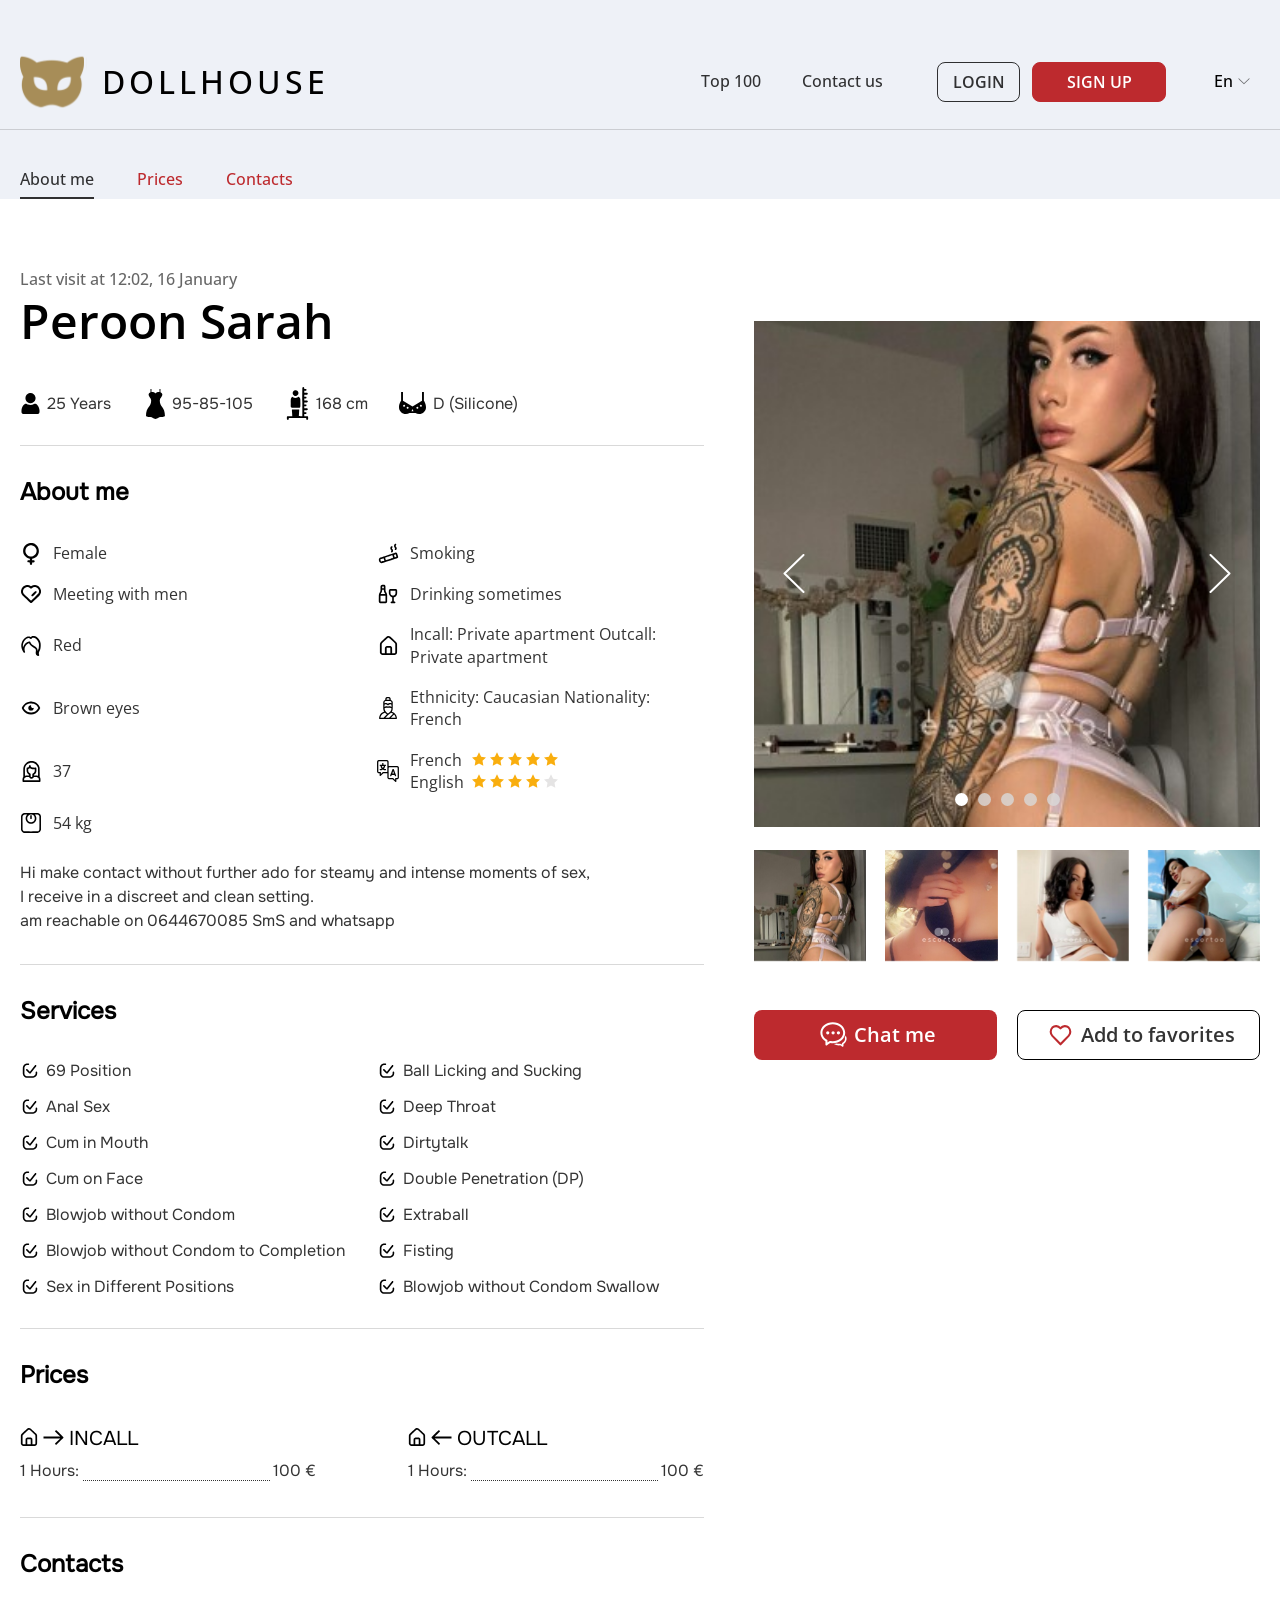
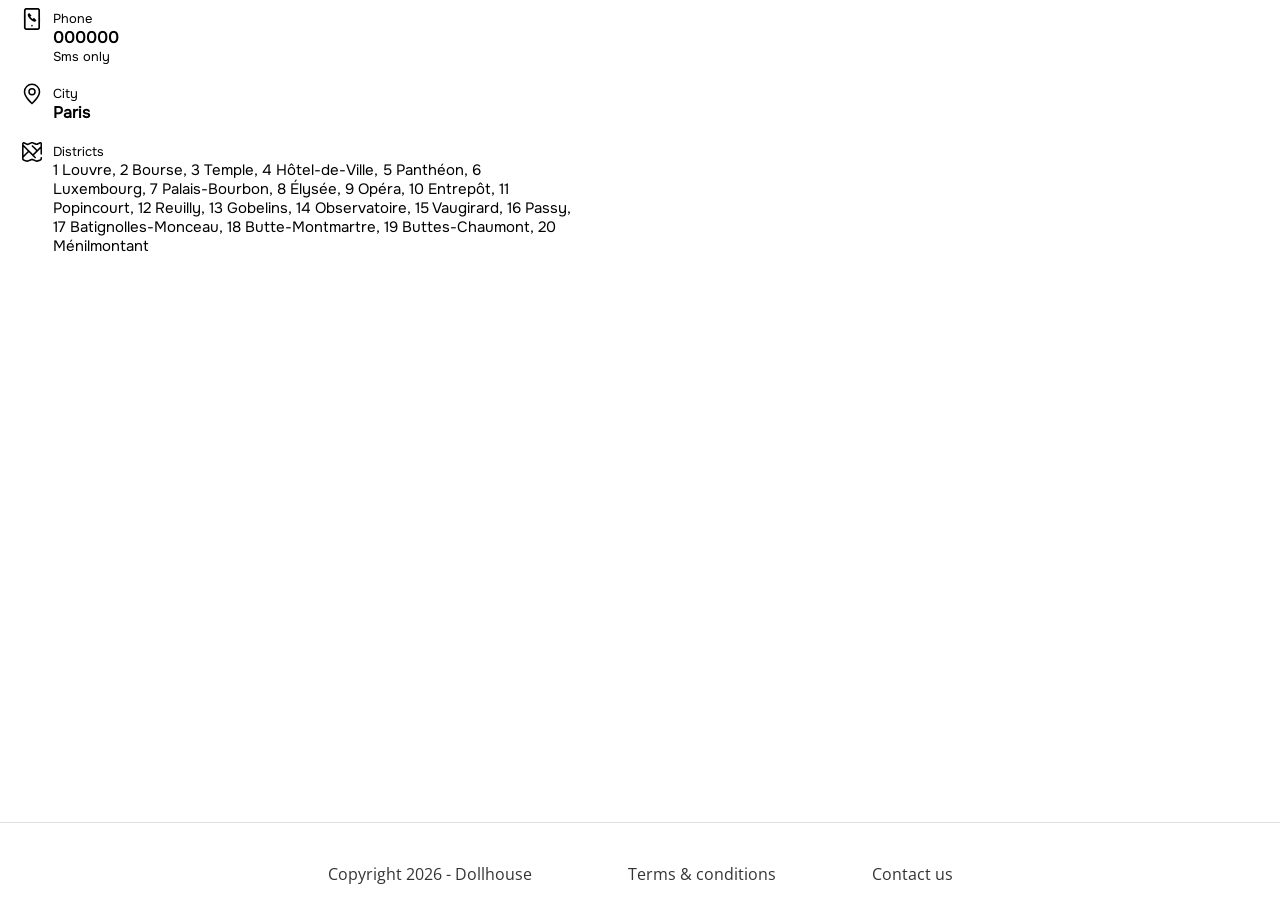
==== about-me.html @ db96c89e "Add files via upload" ====
<!DOCTYPE html>
<html lang="en">
<head>
   <meta charset="UTF-8">
   <meta http-equiv="X-UA-Compatible" content="IE=edge">
   <meta name="viewport" content="width=device-width, initial-scale=1.0">
   <link rel="stylesheet" href="files/noUiSlider/nouislider.min.css?_v=20260703215302">
   <link rel="stylesheet" href="files/swiper/css/swiper-bundle.min.css?_v=20260703215302">
   <link rel="stylesheet" href="files/fancybox/fancybox.css?_v=20260703215302">
   <link rel="stylesheet" href="css/style.min.css?_v=20260703215302">
   <!--<link rel="icon" type="image/svg+xml" href="favicon.svg">-->
   <title>About me - Doll House</title>
</head>

<body class="page-profile">
	<div class="wrapper">
		<header class="header">
	<div class="header__wrapper lock-padding">
		<div id="header-container" class="n_container header-container">
			<div class="header__blockLogo">
				<a href="/">
					<img src="images/svg/logo.svg" alt="Doll House">
				</a>
				<h1 class="name-site">Dollhouse</h1>
			</div>
			<div class="header__menu menu">
				<!--
					* повинен додаватися клас not-authorized якщо користувач не авторизований,
					* якщо авторизований блок з класом header__buttons повинен бути повністю відсутнім.
				-->
				<div class="menu__body not-authorized">
					<nav class="menu-topmenu-container">
						<ul class="menu__list">
							<li class="menu-item">
								<a href="#">Top 100</a>
							</li>
							<li class="menu-item">
								<a href="#">Contact us</a>
							</li>

							<!--
							<li class="menu-item menu-item-has-children">
								<a href="#">Demo</a>
								<span class="menu__arrow">
									<svg width="10" height="10" viewBox="0 0 24 24">
										<path d="M0 7.33l2.829-2.83 9.175 9.339 9.167-9.339 2.829 2.83-11.996 12.17z" fill="currentColor" />
									</svg>
								</span>
								<ul class="menu__sub-list">
									<li class="menu-item">
										<a href="#">Sub menu item 1</a>
									</li>
									<li class="menu-item current-menu-item current_page_item">
										<a href="#">Sub menu item 2</a>
									</li>
									<li class="menu-item">
										<a href="#">Sub menu item 3</a>
									</li>
									<li class="menu-item">
										<a href="#">Sub menu item 4</a>
									</li>
									<li class="menu-item">
										<a href="#">Sub menu item 5</a>
									</li>
									<li class="menu-item">
										<a href="#">Sub menu item - Dollhouse Dollhouse Dollhouse Dollhouse</a>
									</li>
								</ul>
							</li>
							-->
						
						</ul>
					</nav>
				</div>
			</div>
			<div class="header__right">
				<div data-da="menu__body, last, 1099" class="header__buttons hidden">
					<a href="#" class="header__btn login">Login</a>
					<a href="#" class="header__btn sing-up n_btn">SIGN UP</a>
				</div>
				<div class="language-selector">
					<button class="language-current" aria-haspopup="listbox">
						En
						<span class="arrow">
							<svg width="12" height="7" viewBox="0 0 12 7" fill="none" xmlns="http://www.w3.org/2000/svg">
								<path fill-rule="evenodd" clip-rule="evenodd" d="M12 0.833189L11.1564 0L5.9922 4.95143L5.4414 4.42319L5.4444 4.42611L0.856201 0.0269243L0 0.847529C1.2678 2.06362 4.8084 5.45835 5.9922 6.59293C6.8718 5.75023 6.0144 6.57204 12 0.833189Z" fill="black" fill-opacity="0.2"/>
								<path d="M11.2832 0.828125C6.69189 5.23018 6.42227 5.4874 5.99121 5.90039C4.70708 4.66948 2.06987 2.13969 0.72168 0.84668L0.855469 0.71875L5.09863 4.78711L5.64648 5.3125L5.99219 5.64453L6.33789 5.3125L11.1504 0.697266L11.2832 0.828125Z" stroke="black" stroke-opacity="0.2"/>
							</svg>
						</span>
					</button>
					<ul class="language-list" role="listbox">
						<li><a href="/en/" data-lang="en">En</a></li>
						<li><a href="/fr/" data-lang="fr">Fr</a></li>
						<li><a href="/uk/" data-lang="uk">Uk</a></li>
					</ul>
				</div>
				<button type="button" class="menu__icon">
					<span></span>
				</button>
			</div>
		</div>
	</div>
</header>
		<main class="main page-about-me">
         <div class="wrap-profile-menu">
   <div class="n_container full-hd">
      <nav class="profile-menu">
         <ul>
            <li class="menu-item current-menu-item current_page_item">
               <a href="#">About me</a>
            </li>
            <li class="menu-item">
               <a href="#">Prices</a>
            </li>
            <li class="menu-item">
               <a href="#">Contacts</a>
            </li>
         </ul>
      </nav>
   </div>
</div>

         <div class="n_container">

            <div class="about-me">
               <div class="about-me__items">
                  <div class="about-me__item">
                     <div class="about-me__wrap-slider">
                        <div id="big-slider" class="about-me__big-slider">
                           <div class="swiper-wrapper">
                              <a href="images/slide-1.jpg" class="swiper-slide fancybox-zoom-image">
                                 <img src="images/slide-1.jpg" loading="lazy" alt="">
                                 <div class="swiper-lazy-preloader"></div>
                              </a>
                              <a href="images/slide-2.jpg" class="swiper-slide fancybox-zoom-image">
                                 <img src="images/slide-2.jpg" loading="lazy" alt="">
                                 <div class="swiper-lazy-preloader"></div>
                              </a>
                              <a href="images/slide-3.jpg" class="swiper-slide fancybox-zoom-image">
                                 <img src="images/slide-3.jpg" loading="lazy" alt="">
                                 <div class="swiper-lazy-preloader"></div>
                              </a>
                              <a href="images/slide-4.jpg" class="swiper-slide fancybox-zoom-image">
                                 <img src="images/slide-4.jpg" loading="lazy" alt="">
                                 <div class="swiper-lazy-preloader"></div>
                              </a>
                              <a href="images/slide-5.jpg" class="swiper-slide fancybox-zoom-image">
                                 <img src="images/slide-5.jpg" loading="lazy" alt="">
                                 <div class="swiper-lazy-preloader"></div>
                              </a>
                           </div>
                           <div class="swiper-button-prev custom-swiper-btn">
                              <svg width="21" height="40" viewBox="0 0 21 40" fill="none" xmlns="http://www.w3.org/2000/svg">
                                 <path d="M20 1L1 19.5311L20 38.0623" stroke="white" stroke-width="2" stroke-linecap="round" stroke-linejoin="round"/>
                              </svg>
                           </div>
                           <div class="swiper-button-next custom-swiper-btn">
                              <svg width="21" height="40" viewBox="0 0 21 40" fill="none" xmlns="http://www.w3.org/2000/svg">
                                 <path d="M1 1L20 19.5311L1 38.0623" stroke="white" stroke-width="2" stroke-linecap="round" stroke-linejoin="round"/>
                              </svg>
                           </div>
                           <div id="swiper-pagination" class="swiper-pagination custom-swiper-pagination"></div>
                        </div>
                        <div id="small-slider" class="about-me__small-slider">
                           <div class="swiper-wrapper">
                              <div class="swiper-slide">
                                 <img src="images/slide-1.jpg" loading="lazy" alt="">
                                 <div class="swiper-lazy-preloader"></div>
                              </div>
                              <div class="swiper-slide">
                                 <img src="images/slide-2.jpg" loading="lazy" alt="">
                                 <div class="swiper-lazy-preloader"></div>
                              </div>
                              <div class="swiper-slide">
                                 <img src="images/slide-3.jpg" loading="lazy" alt="">
                                 <div class="swiper-lazy-preloader"></div>
                              </div>
                              <div class="swiper-slide">
                                 <img src="images/slide-4.jpg" loading="lazy" alt="">
                                 <div class="swiper-lazy-preloader"></div>
                              </div>
                              <div class="swiper-slide">
                                 <img src="images/slide-5.jpg" loading="lazy" alt="">
                                 <div class="swiper-lazy-preloader"></div>
                              </div>
                           </div>
                        </div>
                        <div class="about-me__wrap-buttons">
                           <a href="#" class="n_btn chat">
                              <div class="wrap-icon">
                                 <svg xmlns="http://www.w3.org/2000/svg" width="35" height="35" viewBox="0 0 24 24">
                                    <path d="M0 0h24v24H0z" fill="none" />
                                    <path fill="#FFFFFF" d="M12.252 18.506a10.4 10.4 0 0 0 1.875-.302a5.2 5.2 0 0 0 2.342.151a1 1 0 0 1 .094-.007c.279 0 .645.16 1.179.497v-.554a.54.54 0 0 1 .28-.472q.349-.197.645-.443c.778-.65 1.217-1.518 1.217-2.436c0-.303-.048-.605-.143-.893q.354-.651.564-1.359c.45.665.692 1.45.695 2.252c0 1.248-.588 2.412-1.607 3.263q-.256.213-.535.392v1.298c0 .446-.522.703-.89.437a14 14 0 0 0-1.08-.72a3 3 0 0 0-.332-.165a6.4 6.4 0 0 1-.935.069c-1.27 0-2.445-.377-3.37-1.008m-6.72-2.595C3.927 14.568 3 12.737 3 10.775c0-4.008 3.832-7.213 8.511-7.213c4.68 0 8.513 3.204 8.513 7.213c0 4.008-3.833 7.212-8.513 7.212q-.789 0-1.555-.12c-.22.051-1.102.568-2.372 1.483c-.46.332-1.112.012-1.112-.547V16.59a8 8 0 0 1-.94-.68m4.455.592q.058 0 .117.009q.69.114 1.407.115c3.953 0 7.116-2.645 7.116-5.852c0-3.206-3.163-5.851-7.115-5.851S4.395 7.57 4.395 10.775c0 1.55.74 3.01 2.046 4.103q.494.412 1.076.74a.68.68 0 0 1 .35.589v1.276c1.005-.665 1.666-.98 2.12-.98" />
                                    <path fill="#FFFFFF" d="M8.062 12a1.125 1.125 0 1 0 0-2.25a1.125 1.125 0 0 0 0 2.25m3.657 0a1.125 1.125 0 1 0 0-2.25a1.125 1.125 0 0 0 0 2.25m3.656 0a1.125 1.125 0 1 0 0-2.25a1.125 1.125 0 0 0 0 2.25" />
                                 </svg>
                              </div>
                              Chat me
                           </a>
                           <a href="#" class="favorites "><!-- favorites in-favorites -->
                              <div class="wrap-icon">
                                 <svg width="35" height="35" viewBox="0 -0.5 25 25" fill="none" xmlns="http://www.w3.org/2000/svg">
                                    <path fill-rule="evenodd" clip-rule="evenodd" d="M12.4997 18.9911L9.5767 15.9911L6.6767 12.9911C5.10777 11.3331 5.10777 8.73809 6.6767 7.08009C7.44494 6.34175 8.48548 5.95591 9.54937 6.01489C10.6133 6.07387 11.6048 6.57236 12.2867 7.39109L12.4997 7.60009L12.7107 7.38209C13.3926 6.56336 14.3841 6.06487 15.448 6.00589C16.5119 5.94691 17.5525 6.33275 18.3207 7.07109C19.8896 8.72909 19.8896 11.3241 18.3207 12.9821L15.4207 15.9821L12.4997 18.9911Z" stroke="#BD2A2E" stroke-width="1.5" stroke-linecap="round" stroke-linejoin="round"/>
                                 </svg>
                              </div>
                              <span class="add">Add to favorites</span>
                              <span class="in">In favorites</span>
                           </a>
                        </div>
                     </div>
                  </div>
                  <div class="about-me__item">
                     <time class="about-me__date" datetime="2026-01-16">Last visit at 12:02, 16 January</time>
                     <h2 class="about-me__title">Peroon Sarah</h2>
                     <ul class="about-me__parameters">
                        <li>
                           <span class="wrap-icon">
                              <svg xmlns="http://www.w3.org/2000/svg" width="21" height="21" viewBox="0 0 512.000000 512.000000" preserveAspectRatio="xMidYMid meet">
                                 <g transform="translate(0.000000,512.000000) scale(0.100000,-0.100000)" fill="#000000" stroke="none">
                                    <path d="M2375 5105 c-135 -21 -235 -53 -360 -115 -188 -94 -331 -212 -451 -375 -163 -221 -239 -457 -238 -740 1 -160 15 -248 61 -385 179 -539 718 -892 1281 -839 293 27 537 138 745 338 185 178 297 375 355 625 32 140 36 359 9 499 -116 588 -633 1012 -1227 1006 -52 -1 -131 -7 -175 -14z"/>
                                    <path d="M1315 2518 c-132 -25 -269 -128 -436 -327 -280 -334 -450 -724 -505 -1161 -20 -162 -19 -575 1 -655 34 -127 118 -237 238 -309 117 -70 3 -66 1949 -66 1928 0 1818 -3 1939 61 71 38 167 136 203 207 49 97 56 147 56 399 0 129 -5 277 -11 331 -54 505 -276 970 -634 1328 -127 127 -205 174 -326 194 -131 22 -240 -3 -384 -90 -428 -259 -994 -302 -1465 -113 -81 33 -110 47 -281 142 -115 62 -226 82 -344 59z"/>
                                 </g>
                              </svg>
                           </span>
                           25 Years
                        </li>
                        <li>
                           <span class="wrap-icon">
                              <svg width="19" height="30" viewBox="0 0 19 30" fill="none" xmlns="http://www.w3.org/2000/svg">
                                 <path d="M13.7729 11.4549C13.7729 9.27258 16.3638 7.49988 16.3638 5.79533C16.3638 4.73947 15.5931 3.82037 14.4549 3.34529V0H13.5005V3.06973C13.2365 3.02432 12.963 3.00006 12.6822 3.00006C11.3075 3.00006 10.1103 3.57228 9.47789 4.41908C8.84543 3.57234 7.64707 3.00006 6.27246 3.00006C5.99156 3.00006 5.71816 3.02432 5.4542 3.06973V0H4.49983V3.34523C3.36275 3.82031 2.5909 4.73941 2.5909 5.79527C2.5909 7.49982 5.18186 9.27252 5.18186 11.4548C5.18186 18.2727 0 17.5912 0 26.9999C0 26.9999 0.954434 28.0911 4.36359 28.0911C6.55014 28.0911 7.15934 29.9999 9.47789 29.9999C11.7954 29.9999 12.4045 28.0911 14.5911 28.0911C18.0003 28.0911 18.9547 26.9999 18.9547 26.9999C18.9547 17.5912 13.7729 18.2727 13.7729 11.4549Z" fill="black"/>
                              </svg>
                           </span>
                           95-85-105
                        </li>
                        <li>
                           <span class="wrap-icon">
                              <svg xmlns="http://www.w3.org/2000/svg" width="37" height="37" viewBox="0 0 512.000000 512.000000" preserveAspectRatio="xMidYMid meet">
                                 <g transform="translate(0.000000,512.000000) scale(0.100000,-0.100000)" fill="#000000" stroke="none">
                                    <path d="M3388 5099 c-23 -12 -46 -35 -58 -59 -20 -39 -20 -55 -20 -2240 l0 -2200 -270 0 c-254 0 -270 1 -270 18 0 10 14 231 30 492 17 261 30 482 30 492 0 17 -26 18 -570 18 -465 0 -570 -2 -570 -13 0 -7 13 -226 30 -487 16 -261 30 -484 30 -497 l0 -23 -360 0 c-342 0 -363 -1 -400 -20 -70 -36 -80 -70 -80 -280 0 -210 10 -244 80 -280 50 -25 90 -25 140 0 60 31 80 78 80 190 l0 90 1350 0 1350 0 0 -90 c0 -112 20 -159 80 -190 50 -25 90 -25 140 0 70 36 80 70 80 280 0 210 -10 244 -80 280 -36 18 -58 20 -280 20 l-240 0 0 160 0 160 118 0 c103 0 122 3 156 23 100 57 100 197 0 254 -34 20 -53 23 -156 23 l-118 0 0 150 0 150 218 0 c206 0 219 1 256 23 100 57 100 197 0 254 -37 22 -50 23 -256 23 l-218 0 0 150 0 150 118 0 c103 0 122 3 156 23 100 57 100 197 0 254 -34 20 -53 23 -156 23 l-118 0 0 150 0 150 218 0 c206 0 219 1 256 23 100 57 100 197 0 254 -37 22 -50 23 -256 23 l-218 0 0 150 0 150 118 0 c103 0 122 3 156 23 21 12 47 38 57 57 38 71 13 157 -57 197 -34 20 -53 23 -156 23 l-118 0 0 150 0 150 218 0 c206 0 219 1 256 23 100 57 100 197 0 254 -37 22 -50 23 -256 23 l-218 0 0 150 0 150 118 0 c103 0 122 3 156 23 21 12 47 38 57 57 38 71 13 157 -57 197 -34 20 -53 23 -156 23 l-118 0 0 90 c0 112 -20 159 -80 190 -49 25 -94 25 -142 -1z"/>
                                    <path d="M2155 4606 c-222 -55 -375 -283 -338 -501 33 -195 181 -344 372 -377 269 -46 521 168 521 442 0 288 -276 505 -555 436z"/>
                                    <path d="M1695 3557 c-34 -38 -74 -97 -101 -152 -81 -165 -78 -138 -82 -783 -3 -561 -2 -575 18 -616 13 -27 34 -50 59 -64 39 -22 39 -22 672 -22 l634 0 39 23 c79 45 76 22 76 645 0 604 -3 638 -59 772 -28 68 -85 156 -145 224 l-34 40 -34 -30 c-258 -226 -672 -229 -945 -8 l-41 34 -57 -63z"/>
                                 </g>
                              </svg>
                           </span>
                           168 cm
                        </li>
                        <li>
                           <span class="wrap-icon">
                              <svg width="27" height="23" viewBox="0 0 27 23" fill="none" xmlns="http://www.w3.org/2000/svg">
                                 <path d="M24.9552 8.73626L24.9071 8.66802V0H23.0233V8.87379L13.5 14.5282L3.97671 8.87379V0H2.09303V8.66797L2.04488 8.73621C1.96135 8.85465 0 11.676 0 15.2094C0 18.9987 3.08286 22.0815 6.87209 22.0815C8.20306 22.0815 9.4467 21.7007 10.5004 21.0429H16.4996C17.5533 21.7007 18.7969 22.0815 20.1279 22.0815C23.9172 22.0815 27 18.9986 27 15.2094C27.0001 11.676 25.0387 8.85465 24.9552 8.73626ZM6.02507 14.2731C5.74452 14.755 5.12342 14.9164 4.63779 14.6336C4.15215 14.3508 3.98594 13.731 4.26648 13.2491C4.54708 12.7672 5.16824 12.6058 5.65382 12.8886C6.13951 13.1714 6.30573 13.7913 6.02507 14.2731ZM9.5423 16.3212C9.2617 16.803 8.64054 16.9645 8.15497 16.6817C7.66933 16.3989 7.50311 15.7791 7.78377 15.2971C8.06437 14.8153 8.68542 14.6538 9.17111 14.9366C9.65668 15.2194 9.82285 15.8393 9.5423 16.3212ZM12.4924 19.1592C12.9434 18.5195 13.2877 17.7998 13.5 17.0259C13.7124 17.7998 14.0567 18.5195 14.5076 19.1592H12.4924ZM18.8451 16.6817C18.3595 16.9644 17.7383 16.8031 17.4577 16.3212C17.1771 15.8392 17.3434 15.2194 17.8289 14.9366C18.3145 14.6539 18.9357 14.8152 19.2163 15.2971C19.4969 15.779 19.3307 16.3988 18.8451 16.6817ZM22.3623 14.6337C21.8767 14.9164 21.2555 14.7551 20.975 14.2732C20.6943 13.7912 20.8606 13.1714 21.3462 12.8886C21.8318 12.6059 22.4529 12.7672 22.7335 13.2491C23.0141 13.7311 22.8479 14.351 22.3623 14.6337Z" fill="black"/>
                              </svg>
                           </span>
                           D (Silicone)
                        </li>
                     </ul>
                     <div class="about-me__block">
                        <h2 class="about-me__block-title">About me</h2>
                        <ul class="about-me__list">
                           <li>
                              <div class="wrap-icon">
                                 <svg xmlns="http://www.w3.org/2000/svg" width="22" height="22" viewBox="0 0 512.000000 512.000000" preserveAspectRatio="xMidYMid meet">
                                    <g transform="translate(0.000000,512.000000) scale(0.100000,-0.100000)" fill="#000000" stroke="none">
                                       <path d="M2360 5110 c-386 -48 -746 -210 -1023 -459 -180 -163 -311 -334 -417 -546 -312 -622 -253 -1337 157 -1907 116 -162 315 -350 489 -461 206 -133 418 -214 712 -273 22 -4 22 -6 22 -174 l0 -170 -178 0 c-225 0 -266 -10 -337 -83 -57 -58 -75 -105 -75 -189 0 -68 19 -116 67 -169 70 -78 91 -84 321 -87 l202 -3 0 -186 c0 -213 7 -245 63 -309 59 -67 107 -89 197 -89 90 0 138 22 197 89 56 64 63 96 63 309 l0 186 203 3 c231 3 251 9 324 92 44 50 63 101 63 171 0 77 -20 125 -75 182 -71 73 -112 83 -337 83 l-178 0 0 170 c0 168 0 170 23 174 299 60 510 142 719 279 293 191 538 477 674 786 339 773 131 1645 -521 2181 -228 187 -540 330 -833 381 -134 23 -404 33 -522 19z m480 -549 c455 -105 821 -437 964 -873 46 -143 60 -233 60 -398 1 -172 -11 -258 -56 -400 -65 -204 -163 -365 -323 -526 -150 -152 -300 -249 -493 -318 -264 -95 -600 -95 -864 0 -98 35 -217 96 -308 157 -94 63 -280 249 -343 344 -537 810 -63 1881 899 2033 96 15 366 4 464 -19z"/>
                                    </g>
                                 </svg>
                              </div>
                              Female
                           </li>
                           <li>
                              <div class="wrap-icon">
                                 <svg xmlns="http://www.w3.org/2000/svg" width="21" height="21" viewBox="0 0 512.000000 512.000000" preserveAspectRatio="xMidYMid meet">
                                    <g transform="translate(0.000000,512.000000) scale(0.100000,-0.100000)" fill="#000000" stroke="none">
                                       <path d="M4203 4911 c-121 -31 -236 -176 -278 -352 -17 -75 -20 -216 -4 -291 17 -85 83 -207 152 -285 73 -81 102 -125 110 -171 6 -27 2 -36 -20 -55 -43 -37 -61 -58 -78 -92 -37 -79 -4 -186 73 -240 38 -26 52 -30 110 -30 81 0 124 19 188 83 84 86 133 230 121 359 -13 136 -68 247 -193 390 -82 94 -98 149 -73 249 8 31 20 51 38 62 106 65 140 173 88 273 -40 76 -147 121 -234 100z"/>
                                       <path d="M3275 4338 c-162 -58 -289 -312 -271 -543 11 -151 61 -263 172 -386 69 -76 103 -136 104 -178 0 -16 -14 -36 -40 -59 -96 -81 -102 -201 -15 -288 73 -72 168 -79 269 -20 55 32 97 84 138 173 28 59 33 81 36 169 7 164 -40 284 -168 429 -86 98 -100 126 -100 204 0 72 20 126 48 135 33 11 90 82 102 127 14 52 6 101 -26 156 -43 75 -160 113 -249 81z"/>
                                       <path d="M4180 2756 c-58 -19 -890 -287 -1848 -596 -959 -308 -1769 -574 -1800 -589 -158 -80 -277 -233 -318 -408 -28 -120 -16 -241 40 -418 26 -82 64 -181 83 -218 113 -215 379 -352 618 -318 39 6 286 80 550 165 479 154 1691 544 2240 721 396 127 804 259 897 288 103 33 160 68 207 127 54 68 74 134 69 223 -3 59 -28 145 -132 462 -71 215 -136 406 -146 425 -26 51 -84 107 -143 137 -40 20 -70 27 -132 30 -70 3 -93 -1 -185 -31z m232 -682 c53 -164 97 -304 97 -310 1 -9 -417 -150 -424 -142 -5 6 -195 605 -195 616 0 6 44 25 98 42 53 16 144 46 202 65 58 19 109 33 115 31 5 -1 54 -137 107 -302z m-808 -246 c52 -161 96 -302 98 -313 3 -17 -86 -48 -872 -302 -481 -155 -880 -282 -886 -282 -9 -1 -205 588 -204 615 0 9 1724 572 1757 573 7 1 50 -117 107 -291z m-2164 -650 c45 -139 90 -280 100 -312 11 -33 19 -60 17 -61 -1 -1 -145 -48 -320 -104 -343 -109 -380 -116 -453 -80 -72 35 -98 74 -148 228 -25 77 -46 154 -46 172 0 77 49 163 113 196 31 16 620 210 644 212 7 1 45 -102 93 -251z"/>
                                    </g>
                                 </svg>
                              </div>
                              Smoking
                           </li>
                           <li>
                              <div class="wrap-icon">
                                 <svg xmlns="http://www.w3.org/2000/svg" width="20" height="20" viewBox="0 0 512.000000 512.000000" preserveAspectRatio="xMidYMid meet">
                                    <g transform="translate(0.000000,512.000000) scale(0.100000,-0.100000)" fill="#000000" stroke="none">
                                       <path d="M1489 4859 c-375 -31 -781 -239 -1043 -534 -214 -241 -342 -484 -412 -781 -26 -110 -28 -135 -29 -324 0 -224 9 -289 67 -465 55 -170 166 -367 298 -530 49 -60 2004 -1917 2054 -1951 86 -58 185 -58 272 0 42 29 1911 1774 2002 1870 194 205 327 444 393 705 28 109 29 122 29 357 0 205 -3 258 -19 332 -159 711 -776 1265 -1474 1321 -330 27 -679 -67 -971 -263 l-96 -64 -97 65 c-232 155 -474 241 -739 263 -70 5 -130 9 -133 9 -3 -1 -49 -5 -102 -10z m2189 -530 c439 -68 831 -450 924 -899 16 -77 19 -122 15 -235 -5 -169 -26 -257 -96 -400 -93 -190 -104 -202 -1066 -1108 -489 -460 -892 -837 -895 -837 -8 0 -1624 1520 -1726 1623 -146 149 -234 294 -290 483 -35 119 -44 308 -20 437 80 426 416 786 842 904 88 25 116 28 254 28 189 0 270 -19 435 -99 115 -56 201 -116 303 -210 74 -70 130 -96 202 -96 77 0 127 27 223 116 267 248 563 345 895 293z"/>
                                       <path d="M3651 3264 c-33 -12 -103 -73 -285 -243 -132 -125 -338 -318 -456 -429 -238 -224 -270 -265 -270 -354 0 -73 18 -123 63 -174 56 -64 107 -88 187 -89 51 0 76 5 112 25 28 15 231 198 507 458 510 481 506 477 506 592 -1 95 -40 161 -120 203 -54 27 -182 33 -244 11z"/>
                                    </g>
                                 </svg>
                              </div>
                              Meeting with men
                           </li>
                           <li>
                              <div class="wrap-icon">
                                 <svg xmlns="http://www.w3.org/2000/svg" width="20" height="20" viewBox="0 0 512.000000 512.000000" preserveAspectRatio="xMidYMid meet">
                                    <g transform="translate(0.000000,512.000000) scale(0.100000,-0.100000)" fill="#000000" stroke="none">
                                       <path d="M980 4896 c-145 -33 -257 -128 -312 -263 -22 -58 -23 -63 -28 -633 l-6 -575 -27 -98 c-28 -105 -84 -245 -128 -317 -15 -25 -50 -83 -77 -128 -95 -157 -160 -361 -182 -571 -13 -133 -14 -1653 0 -1735 30 -183 173 -326 356 -356 78 -13 1330 -13 1408 0 183 30 326 173 356 356 13 80 13 1587 0 1729 -6 61 -22 156 -35 212 -39 165 -83 262 -212 473 -54 89 -109 220 -140 337 l-27 98 -6 575 c-5 514 -8 580 -23 620 -58 149 -180 251 -331 279 -82 15 -516 13 -586 -3z m510 -631 l0 -215 -210 0 -210 0 0 215 0 215 210 0 210 0 0 -215z m8 -777 c24 -287 89 -471 255 -723 59 -90 97 -164 97 -191 0 -12 -85 -14 -570 -14 -314 0 -570 2 -570 4 0 14 90 192 120 236 139 208 210 417 232 688 l11 142 207 0 206 0 12 -142z m422 -2103 l0 -745 -640 0 -640 0 0 745 0 745 640 0 640 0 0 -745z"/>
                                       <path d="M3090 3824 c-157 -42 -279 -176 -309 -338 -14 -78 -14 -696 0 -823 27 -249 133 -467 310 -643 125 -124 290 -222 457 -270 l82 -24 0 -542 0 -542 -139 -4 c-137 -3 -140 -4 -182 -33 -24 -17 -57 -50 -74 -74 -63 -90 -28 -220 79 -286 l49 -30 477 0 477 0 49 30 c107 66 142 196 79 286 -17 24 -50 57 -74 74 -42 29 -45 30 -182 33 l-139 4 0 542 0 542 83 24 c288 82 548 305 673 575 90 195 107 328 102 815 -3 335 -5 358 -25 413 -43 115 -138 214 -250 258 l-58 24 -715 2 c-606 2 -723 0 -770 -13z m1390 -766 c0 -400 -5 -442 -69 -574 -72 -151 -206 -265 -376 -320 -101 -33 -253 -37 -355 -10 -229 62 -413 252 -464 483 -13 59 -16 137 -16 422 l0 351 640 0 640 0 0 -352z"/>
                                    </g>
                                 </svg>
                              </div>
                              Drinking sometimes
                           </li>
                           <li>
                              <div class="wrap-icon">
                                 <svg xmlns="http://www.w3.org/2000/svg" width="20" height="20" viewBox="0 0 512.000000 512.000000" preserveAspectRatio="xMidYMid meet">
                                    <g transform="translate(0.000000,512.000000) scale(0.100000,-0.100000)" fill="#000000" stroke="none">
                                       <path d="M2898 5109 c-77 -11 -142 -44 -179 -90 -16 -21 -66 -68 -110 -105 l-79 -66 -73 35 c-278 137 -605 153 -922 45 -226 -77 -448 -220 -668 -428 -414 -393 -672 -893 -769 -1492 -29 -180 -31 -555 -5 -728 50 -318 127 -555 278 -850 79 -155 279 -504 314 -547 54 -69 166 -93 244 -54 51 27 108 92 120 139 14 49 8 83 -36 202 -46 126 -79 277 -94 432 -42 418 110 863 410 1207 157 179 406 348 639 435 l92 34 46 -87 c216 -398 624 -777 1155 -1073 259 -144 451 -307 509 -429 59 -126 62 -268 14 -629 -30 -222 -28 -343 5 -472 89 -345 313 -564 596 -585 158 -11 249 42 276 161 12 54 11 60 -25 167 -52 159 -70 270 -63 404 9 170 40 272 146 484 154 305 237 543 270 771 68 464 77 946 25 1270 -104 640 -486 1246 -998 1579 -98 64 -275 150 -387 189 -216 76 -531 111 -731 81z m379 -433 c146 -26 339 -102 467 -184 407 -261 733 -772 820 -1287 25 -142 38 -377 32 -535 -9 -214 -35 -514 -52 -605 -17 -91 -77 -298 -124 -426 -25 -71 -132 -279 -174 -340 -8 -12 -11 24 -12 145 0 178 -13 252 -64 386 -93 239 -356 491 -692 661 -43 21 -124 69 -180 105 -459 295 -751 610 -888 953 -37 93 -75 143 -129 170 -65 33 -89 33 -226 -3 -740 -193 -1287 -716 -1501 -1435 -33 -109 -35 -107 -59 77 -71 538 97 1156 437 1605 90 119 268 298 381 383 116 88 288 175 403 203 242 61 460 23 655 -114 73 -52 89 -59 140 -63 92 -7 119 8 242 133 90 90 126 119 186 148 69 34 80 37 165 37 50 0 128 -6 173 -14z"/>
                                    </g>
                                 </svg>
                              </div>
                              Red
                           </li>
                           <li>
                              <div class="wrap-icon">
                                 <svg xmlns="http://www.w3.org/2000/svg" width="19" height="19" viewBox="0 0 512.000000 512.000000" preserveAspectRatio="xMidYMid meet">
                                    <g transform="translate(0.000000,512.000000) scale(0.100000,-0.100000)" fill="#000000" stroke="none">
                                       <path d="M2405 5105 c-133 -25 -274 -88 -375 -169 -120 -96 -1508 -1400 -1568 -1473 -97 -121 -167 -270 -204 -438 -10 -48 -13 -301 -13 -1230 l0 -1170 23 -79 c64 -222 228 -409 429 -491 142 -57 65 -55 1863 -55 1800 0 1721 -2 1864 56 153 62 295 194 370 344 86 171 81 92 81 1405 0 921 -3 1172 -13 1220 -38 171 -108 320 -210 444 -64 77 -1442 1372 -1562 1468 -186 147 -450 212 -685 168z m317 -513 c53 -26 181 -141 793 -712 402 -374 745 -699 764 -723 47 -59 79 -126 96 -202 13 -56 15 -216 13 -1177 l-3 -1113 -22 -41 c-28 -53 -91 -107 -142 -122 -25 -8 -145 -12 -359 -12 l-321 0 -4 717 c-4 794 -1 756 -71 898 -68 138 -195 247 -351 302 l-80 28 -435 3 c-292 2 -456 -1 -500 -8 -192 -33 -356 -152 -444 -319 -72 -138 -69 -106 -73 -904 l-4 -717 -321 0 c-214 0 -334 4 -359 12 -51 15 -114 69 -142 122 l-22 41 -3 1113 c-2 961 0 1121 13 1177 17 76 49 143 96 202 42 53 1460 1376 1512 1411 107 72 253 81 369 24z m266 -2662 c64 -39 62 -20 62 -765 l0 -675 -490 0 -490 0 0 675 c0 745 -2 726 62 765 32 19 49 20 428 20 379 0 396 -1 428 -20z"/>
                                    </g>
                                 </svg>
                              </div>
                              Incall: Private apartment Outcall: Private apartment
                           </li>
                           <li>
                              <div class="wrap-icon">
                                 <svg xmlns="http://www.w3.org/2000/svg" width="22" height="22" viewBox="0 0 512.000000 512.000000" preserveAspectRatio="xMidYMid meet">
                                    <g transform="translate(0.000000,512.000000) scale(0.100000,-0.100000)" fill="#000000" stroke="none">
                                       <path d="M2243 4034 c-659 -80 -1216 -429 -1593 -999 -79 -119 -189 -334 -217 -421 -16 -51 -16 -57 0 -108 28 -87 138 -302 217 -421 234 -354 538 -625 891 -794 316 -152 635 -221 1019 -221 387 0 700 68 1015 220 362 174 660 439 894 795 80 120 190 334 217 419 17 53 17 59 1 110 -28 87 -138 302 -217 421 -103 156 -201 274 -331 400 -355 343 -776 542 -1275 600 -158 18 -466 18 -621 -1z m477 -414 c156 -12 336 -46 471 -90 128 -41 354 -156 469 -237 221 -159 465 -452 567 -681 l23 -53 -29 -62 c-100 -208 -278 -438 -455 -585 -300 -249 -642 -383 -1059 -412 -665 -47 -1251 206 -1627 703 -63 83 -155 234 -186 304 l-24 53 24 53 c31 70 123 221 186 304 267 353 628 579 1068 669 195 39 365 49 572 34z"/>
                                       <path d="M2425 3184 c-306 -65 -524 -357 -502 -671 11 -153 74 -288 188 -402 77 -77 148 -122 251 -158 64 -23 89 -27 198 -27 109 0 134 4 198 27 103 36 174 81 251 158 116 116 177 251 188 412 3 48 3 87 0 87 -4 0 -40 -11 -81 -25 -152 -51 -302 -17 -423 97 -117 112 -162 292 -108 438 32 86 34 80 -31 79 -33 0 -90 -7 -129 -15z"/>
                                    </g>
                                 </svg>
                              </div>
                              Brown eyes
                           </li>
                           <li>
                              <div class="wrap-icon">
                                 <svg xmlns="http://www.w3.org/2000/svg" width="22" height="22" viewBox="0 0 512.000000 512.000000" preserveAspectRatio="xMidYMid meet">
                                    <g transform="translate(0.000000,512.000000) scale(0.100000,-0.100000)" fill="#000000" stroke="none">
                                       <path d="M2283 5105 c-165 -45 -295 -175 -339 -340 -8 -29 -14 -103 -14 -176 l0 -125 -72 -28 c-179 -70 -317 -213 -380 -395 l-23 -66 0 -820 c0 -820 0 -820 23 -925 33 -151 74 -268 143 -409 33 -67 59 -124 57 -125 -2 -1 -50 -17 -108 -35 -125 -40 -297 -126 -412 -207 -122 -85 -320 -288 -401 -409 -113 -172 -196 -365 -238 -555 -23 -110 -44 -317 -35 -364 8 -44 50 -94 93 -112 48 -21 3918 -21 3966 0 43 18 85 68 93 112 9 47 -12 254 -35 364 -105 478 -433 892 -874 1100 -99 46 -245 100 -273 100 -8 0 -14 2 -14 5 0 3 27 60 60 128 68 140 109 257 142 407 23 105 23 105 23 925 l0 820 -23 66 c-64 185 -209 333 -391 399 l-61 23 0 126 c0 73 -6 147 -14 176 -44 167 -175 296 -343 340 -78 20 -474 20 -550 0z m514 -306 c29 -14 52 -35 68 -63 22 -38 25 -54 25 -149 l0 -107 -330 0 -330 0 0 108 c0 129 18 171 89 209 42 22 54 23 239 23 178 0 200 -2 239 -21z m381 -653 c77 -36 143 -105 171 -182 17 -45 21 -78 21 -184 0 -72 -2 -130 -4 -130 -2 0 -23 7 -47 16 -124 44 -310 56 -444 29 -88 -19 -192 -59 -264 -104 l-52 -32 -27 19 c-47 34 -125 69 -212 97 -150 48 -359 45 -508 -6 -30 -10 -57 -19 -59 -19 -3 0 -3 66 -1 148 3 129 6 152 26 189 47 90 126 153 221 180 35 9 178 12 581 10 l535 -2 63 -29z m-986 -747 c81 -17 166 -60 237 -119 102 -85 160 -86 261 -1 172 143 399 172 593 75 93 -47 87 -25 87 -301 0 -133 -2 -243 -4 -243 -2 0 -46 20 -98 45 -134 63 -244 88 -393 87 -93 0 -138 -5 -200 -23 -100 -28 -130 -28 -230 0 -62 17 -108 23 -200 23 -149 1 -259 -23 -393 -87 -52 -25 -96 -45 -98 -45 -2 0 -4 110 -4 243 0 276 -6 254 88 301 105 53 237 70 354 45z m238 -791 c124 -44 137 -44 229 -9 196 76 318 64 557 -53 114 -55 154 -80 154 -93 0 -42 -31 -205 -55 -288 -35 -122 -131 -312 -209 -416 -95 -126 -232 -251 -386 -353 -74 -49 -142 -91 -152 -94 -19 -5 -164 85 -288 178 -41 32 -114 98 -162 148 -204 215 -330 485 -363 780 l-7 62 155 76 c231 113 346 126 527 62z m-514 -1209 c57 -61 211 -184 308 -247 l99 -64 -394 -394 -394 -394 -373 0 -372 0 6 42 c12 80 52 224 83 302 137 342 454 631 812 740 182 55 186 56 225 15z m1470 0 c86 -22 209 -73 300 -124 l67 -37 -469 -469 -469 -469 -430 0 -430 0 345 345 345 346 170 109 c159 101 320 225 390 299 33 36 43 36 181 0z m728 -524 c100 -149 161 -293 196 -464 11 -55 20 -102 20 -105 0 -3 -244 -6 -542 -6 l-543 0 370 370 370 371 38 -43 c20 -24 62 -79 91 -123z"/>
                                    </g>
                                 </svg>
                              </div>
                              Ethnicity: Caucasian Nationality: French
                           </li>
                           <li>
                              <div class="wrap-icon">
                                 <svg xmlns="http://www.w3.org/2000/svg" width="21" height="21" viewBox="0 0 512.000000 512.000000" preserveAspectRatio="xMidYMid meet">
                                    <g transform="translate(0.000000,512.000000) scale(0.100000,-0.100000)" fill="#000000" stroke="none">
                                       <path d="M2330 5106 c-457 -60 -860 -257 -1180 -577 -328 -327 -530 -752 -580 -1221 -6 -60 -10 -478 -10 -1102 l0 -1005 -46 -72 c-56 -85 -105 -205 -130 -314 -16 -69 -19 -123 -19 -380 0 -298 0 -300 24 -338 13 -21 42 -50 64 -65 l41 -27 2066 0 2066 0 41 27 c22 15 51 44 64 65 24 38 24 40 24 338 0 257 -3 312 -19 380 -24 105 -77 232 -131 317 l-44 67 -4 1073 c-3 1161 -1 1120 -58 1343 -174 682 -710 1237 -1377 1425 -246 70 -560 96 -792 66z m440 -400 c198 -27 349 -74 530 -167 401 -206 698 -580 811 -1021 46 -182 49 -241 49 -1147 0 -808 -1 -853 -17 -846 -172 66 -251 75 -644 75 l-339 0 0 73 0 73 85 58 c276 187 464 495 505 826 7 61 10 213 8 425 -3 327 -3 330 -27 368 -13 21 -42 50 -64 65 -39 26 -44 27 -151 22 -251 -11 -568 -4 -666 13 -206 38 -365 113 -430 203 -40 56 -48 81 -60 180 -11 99 -33 142 -93 182 -34 23 -52 27 -107 27 -55 0 -73 -4 -107 -27 -62 -41 -83 -83 -93 -185 -5 -49 -16 -108 -25 -133 -34 -96 -129 -191 -225 -225 -25 -9 -85 -20 -133 -25 -102 -10 -149 -34 -188 -97 -24 -37 -24 -42 -27 -343 -4 -331 4 -432 44 -582 69 -258 252 -518 472 -672 l82 -58 0 -84 0 -84 -339 0 c-393 0 -472 -9 -644 -75 -16 -7 -17 37 -17 831 0 508 4 874 10 929 43 374 198 694 464 961 357 356 846 525 1336 460z m-375 -1456 c211 -103 463 -150 806 -150 l159 0 0 -194 c0 -212 -11 -296 -54 -410 -70 -184 -228 -352 -402 -426 -27 -12 -62 -33 -77 -48 -61 -58 -62 -60 -67 -387 -5 -294 -5 -301 -29 -338 -13 -21 -42 -50 -64 -65 -34 -23 -52 -27 -107 -27 -55 0 -73 4 -107 27 -22 15 -51 44 -64 65 -24 37 -24 43 -29 349 l-5 311 -27 41 c-16 23 -49 53 -75 68 -27 15 -72 41 -102 58 -79 45 -220 188 -270 272 -54 92 -97 211 -111 309 -6 44 -10 160 -8 259 l3 178 55 17 c30 10 83 32 116 49 67 34 201 138 222 171 12 20 14 19 75 -30 34 -27 107 -72 162 -99z m-366 -2123 c47 -100 158 -210 261 -261 240 -117 504 -74 691 113 55 56 85 95 110 148 l34 72 351 0 c318 1 358 -1 428 -19 113 -29 190 -73 276 -160 134 -133 180 -258 180 -487 l0 -133 -1800 0 -1800 0 0 133 c0 229 46 354 180 487 85 86 163 131 272 160 65 17 111 19 428 19 l355 0 34 -72z"/>
                                    </g>
                                 </svg>
                              </div>
                              37
                           </li>
                           <li>
                              <div class="wrap-icon">
                                 <svg xmlns="http://www.w3.org/2000/svg" width="22" height="22" viewBox="0 0 512.000000 512.000000" preserveAspectRatio="xMidYMid meet">
                                    <g transform="translate(0.000000,512.000000) scale(0.100000,-0.100000)" fill="#000000" stroke="none">
                                       <path d="M355 5106 c-83 -20 -146 -56 -211 -120 -65 -66 -105 -137 -123 -224 -16 -75 -16 -2309 0 -2384 18 -87 58 -158 123 -223 99 -99 199 -135 371 -135 l95 0 0 -253 c0 -226 2 -256 19 -287 36 -69 132 -99 198 -63 17 10 178 149 358 308 l327 290 421 6 c232 3 434 9 449 14 l28 7 0 -505 c0 -334 4 -524 11 -559 36 -171 175 -310 347 -347 34 -7 192 -11 445 -11 l392 -1 335 -297 c184 -163 348 -303 363 -309 65 -30 154 2 188 67 17 31 19 61 19 287 l0 253 95 0 c172 0 271 36 370 135 65 65 105 136 124 223 16 74 16 2309 0 2384 -18 86 -58 158 -123 224 -68 68 -140 106 -231 124 -71 13 -1976 10 -2012 -4 l-23 -8 0 505 c0 334 -4 524 -11 559 -36 172 -181 316 -350 348 -80 15 -1931 12 -1994 -4z m1975 -306 c26 -13 47 -34 60 -60 20 -39 20 -56 20 -1170 0 -1114 0 -1131 -20 -1170 -13 -26 -34 -47 -60 -60 -37 -19 -58 -20 -470 -20 -378 0 -435 -2 -462 -16 -18 -9 -133 -106 -257 -216 l-226 -200 -5 163 c-6 188 -15 216 -80 249 -35 18 -59 20 -221 20 -169 0 -184 1 -221 22 -24 14 -48 38 -59 60 -18 36 -19 77 -19 1170 1 1274 -5 1175 76 1224 l39 24 933 0 c915 0 934 0 972 -20z m2400 -1400 c26 -13 47 -34 60 -60 20 -39 20 -56 20 -1171 l0 -1131 -22 -40 c-39 -70 -69 -78 -278 -78 -161 0 -185 -2 -220 -20 -65 -33 -74 -61 -80 -248 l-5 -164 -224 199 c-123 109 -237 206 -255 215 -28 15 -75 17 -465 18 -430 0 -434 0 -473 22 -24 14 -48 38 -59 60 -18 36 -19 77 -19 1170 1 1274 -5 1175 76 1224 l39 24 933 0 c915 0 934 0 972 -20z"/>
                                       <path d="M1288 4399 c-65 -34 -78 -75 -78 -239 l0 -140 -240 0 c-222 0 -244 -2 -280 -20 -45 -23 -80 -80 -80 -130 0 -82 74 -150 164 -150 44 0 45 -1 51 -37 31 -188 125 -393 252 -550 l34 -42 -80 -25 c-92 -29 -184 -46 -254 -46 -66 0 -122 -30 -147 -80 -56 -110 20 -220 152 -220 149 0 364 55 506 130 l74 38 71 -38 c137 -74 355 -130 505 -130 71 0 126 29 152 80 55 108 -20 220 -147 220 -71 0 -167 18 -255 47 l-78 26 33 41 c127 156 221 361 252 549 6 36 7 37 51 37 90 0 164 68 164 150 0 50 -35 107 -80 130 -36 18 -58 20 -280 20 l-240 0 0 140 c0 121 -3 146 -20 180 -37 73 -127 99 -202 59z m291 -748 c-34 -125 -104 -255 -189 -351 l-30 -34 -30 34 c-89 102 -154 222 -189 349 l-20 71 239 0 239 0 -20 -69z"/>
                                       <path d="M3682 2999 c-23 -12 -51 -34 -62 -49 -35 -49 -560 -1440 -560 -1483 0 -99 93 -167 189 -139 59 18 86 56 140 197 l49 130 322 0 323 0 49 -130 c28 -75 60 -141 75 -157 93 -97 253 -31 253 104 0 46 -532 1454 -562 1486 -30 33 -94 62 -138 62 -19 0 -54 -10 -78 -21z m274 -1016 l6 -23 -201 0 c-111 0 -201 3 -201 8 0 4 43 120 95 257 52 138 98 257 101 265 5 13 183 -440 200 -507z"/>
                                    </g>
                                 </svg>
                              </div>
                              French<br> English
                              <div class="wrap-block-stars">
                                 <div class="wrap-stars">
                                    <svg height="14" width="14" xmlns="http://www.w3.org/2000/svg" xmlns:xlink="http://www.w3.org/1999/xlink" viewBox="0 0 53.867 53.867" xml:space="preserve">
                                       <polygon style="fill:#F9AE0E;" points="26.934,1.318 35.256,18.182 53.867,20.887 40.4,34.013 43.579,52.549 26.934,43.798 10.288,52.549 13.467,34.013 0,20.887 18.611,18.182"/>
                                    </svg>
                                    <svg height="14" width="14" xmlns="http://www.w3.org/2000/svg" xmlns:xlink="http://www.w3.org/1999/xlink" viewBox="0 0 53.867 53.867" xml:space="preserve">
                                       <polygon style="fill:#F9AE0E;" points="26.934,1.318 35.256,18.182 53.867,20.887 40.4,34.013 43.579,52.549 26.934,43.798 10.288,52.549 13.467,34.013 0,20.887 18.611,18.182"/>
                                    </svg>
                                    <svg height="14" width="14" xmlns="http://www.w3.org/2000/svg" xmlns:xlink="http://www.w3.org/1999/xlink" viewBox="0 0 53.867 53.867" xml:space="preserve">
                                       <polygon style="fill:#F9AE0E;" points="26.934,1.318 35.256,18.182 53.867,20.887 40.4,34.013 43.579,52.549 26.934,43.798 10.288,52.549 13.467,34.013 0,20.887 18.611,18.182"/>
                                    </svg>
                                    <svg height="14" width="14" xmlns="http://www.w3.org/2000/svg" xmlns:xlink="http://www.w3.org/1999/xlink" viewBox="0 0 53.867 53.867" xml:space="preserve">
                                       <polygon style="fill:#F9AE0E;" points="26.934,1.318 35.256,18.182 53.867,20.887 40.4,34.013 43.579,52.549 26.934,43.798 10.288,52.549 13.467,34.013 0,20.887 18.611,18.182"/>
                                    </svg>
                                    <svg height="14" width="14" xmlns="http://www.w3.org/2000/svg" xmlns:xlink="http://www.w3.org/1999/xlink" viewBox="0 0 53.867 53.867" xml:space="preserve">
                                       <polygon style="fill:#F9AE0E;" points="26.934,1.318 35.256,18.182 53.867,20.887 40.4,34.013 43.579,52.549 26.934,43.798 10.288,52.549 13.467,34.013 0,20.887 18.611,18.182"/>
                                    </svg>
                                 </div>
                                 <div class="wrap-stars">
                                    <svg height="14" width="14" xmlns="http://www.w3.org/2000/svg" xmlns:xlink="http://www.w3.org/1999/xlink" viewBox="0 0 53.867 53.867" xml:space="preserve">
                                       <polygon style="fill:#F9AE0E;" points="26.934,1.318 35.256,18.182 53.867,20.887 40.4,34.013 43.579,52.549 26.934,43.798 10.288,52.549 13.467,34.013 0,20.887 18.611,18.182"/>
                                    </svg>
                                    <svg height="14" width="14" xmlns="http://www.w3.org/2000/svg" xmlns:xlink="http://www.w3.org/1999/xlink" viewBox="0 0 53.867 53.867" xml:space="preserve">
                                       <polygon style="fill:#F9AE0E;" points="26.934,1.318 35.256,18.182 53.867,20.887 40.4,34.013 43.579,52.549 26.934,43.798 10.288,52.549 13.467,34.013 0,20.887 18.611,18.182"/>
                                    </svg>
                                    <svg height="14" width="14" xmlns="http://www.w3.org/2000/svg" xmlns:xlink="http://www.w3.org/1999/xlink" viewBox="0 0 53.867 53.867" xml:space="preserve">
                                       <polygon style="fill:#F9AE0E;" points="26.934,1.318 35.256,18.182 53.867,20.887 40.4,34.013 43.579,52.549 26.934,43.798 10.288,52.549 13.467,34.013 0,20.887 18.611,18.182"/>
                                    </svg>
                                    <svg height="14" width="14" xmlns="http://www.w3.org/2000/svg" xmlns:xlink="http://www.w3.org/1999/xlink" viewBox="0 0 53.867 53.867" xml:space="preserve">
                                       <polygon style="fill:#F9AE0E;" points="26.934,1.318 35.256,18.182 53.867,20.887 40.4,34.013 43.579,52.549 26.934,43.798 10.288,52.549 13.467,34.013 0,20.887 18.611,18.182"/>
                                    </svg>
                                    <svg height="14" width="14" xmlns="http://www.w3.org/2000/svg" xmlns:xlink="http://www.w3.org/1999/xlink" viewBox="0 0 53.867 53.867" xml:space="preserve">
                                       <polygon style="fill:#E5E4E4" points="26.934,1.318 35.256,18.182 53.867,20.887 40.4,34.013 43.579,52.549 26.934,43.798 10.288,52.549 13.467,34.013 0,20.887 18.611,18.182"/>
                                    </svg>
                                 </div>
                              </div>
                           </li>
                           <li>
                              <div class="wrap-icon">
                                 <svg xmlns="http://www.w3.org/2000/svg" width="20" height="20" viewBox="0 0 512.000000 512.000000" preserveAspectRatio="xMidYMid meet">
                                    <g transform="translate(0.000000,512.000000) scale(0.100000,-0.100000)" fill="#000000" stroke="none">
                                       <path d="M845 5110 c-398 -61 -708 -343 -817 -741 l-23 -84 0 -1725 0 -1725 23 -85 c101 -365 361 -625 724 -722 l83 -23 1675 -3 c1190 -2 1698 0 1755 8 407 57 725 344 828 747 l22 88 0 1715 0 1715 -22 88 c-47 182 -139 345 -268 472 -125 124 -263 202 -450 257 l-80 23 -1700 1 c-935 1 -1722 -2 -1750 -6z m735 -395 c0 -2 -25 -33 -56 -67 -153 -171 -265 -395 -316 -631 -31 -146 -31 -408 0 -554 119 -551 544 -969 1099 -1080 132 -26 395 -24 530 5 551 118 969 544 1080 1099 24 121 24 385 0 506 -49 244 -165 481 -323 657 l-58 65 325 3 c367 3 416 -3 542 -65 90 -45 199 -152 245 -240 18 -34 41 -96 52 -139 20 -75 20 -117 20 -1714 0 -1597 0 -1639 -20 -1714 -28 -109 -74 -190 -155 -271 -81 -82 -160 -127 -271 -155 -75 -20 -117 -20 -1714 -20 -1597 0 -1639 0 -1714 20 -109 28 -190 74 -271 155 -82 81 -127 160 -155 271 -20 75 -20 117 -20 1714 0 1597 0 1639 20 1714 28 111 73 190 155 271 80 80 161 127 267 155 65 17 111 19 406 19 182 1 332 -1 332 -4z m1141 -10 c359 -63 649 -309 766 -650 176 -518 -110 -1083 -632 -1248 -347 -109 -714 -21 -975 233 -159 155 -247 322 -285 539 -74 418 145 846 530 1038 181 91 399 123 596 88z"/>
                                       <path d="M2475 4563 c-48 -25 -83 -63 -100 -107 -14 -35 -16 -95 -13 -411 3 -370 3 -370 27 -408 13 -21 42 -50 64 -65 34 -23 52 -27 107 -27 55 0 73 4 107 27 22 15 51 44 64 65 24 38 24 39 27 403 4 390 1 416 -45 470 -55 65 -167 91 -238 53z"/>
                                    </g>
                                 </svg>
                              </div>
                              54 kg
                           </li>
                        </ul>
                        <div class="about-me__text-under-list">
                           <p>Hi make contact without further ado for steamy and intense moments of sex,<br> I receive in a discreet and clean setting.<br> am reachable on 0644670085 SmS and whatsapp</p>
                        </div>
                     </div>
                     <div class="about-me__block">
                        <h2 class="about-me__block-title">Services</h2>
                        <ul class="about-me__list-services">
                           <li>69 Position</li>
                           <li>Ball Licking and Sucking</li>
                           <li>Anal Sex</li>
                           <li>Deep Throat</li>
                           <li>Cum in Mouth</li>
                           <li>Dirtytalk</li>
                           <li>Cum on Face</li>
                           <li>Double Penetration (DP)</li>
                           <li>Blowjob without Condom</li>
                           <li>Extraball</li>
                           <li>Blowjob without Condom to Completion</li>
                           <li>Fisting</li>
                           <li>Sex in Different Positions</li>
                           <li>Blowjob without Condom Swallow</li>
                        </ul>
                     </div>
                     <div class="about-me__block">
                        <h2 class="about-me__block-title">Prices</h2>
                        <div class="about-me__prices">
                           <div class="about-me__price">
                              <div class="about-me__price-top">
                                 <div class="wrap-icons">
                                    <div class="wrap-icon">
                                       <svg xmlns="http://www.w3.org/2000/svg" width="18" height="18" viewBox="0 0 512.000000 512.000000" preserveAspectRatio="xMidYMid meet">
                                          <g transform="translate(0.000000,512.000000) scale(0.100000,-0.100000)" fill="#000000" stroke="none">
                                             <path d="M2405 5105 c-133 -25 -274 -88 -375 -169 -120 -96 -1508 -1400 -1568 -1473 -97 -121 -167 -270 -204 -438 -10 -48 -13 -301 -13 -1230 l0 -1170 23 -79 c64 -222 228 -409 429 -491 142 -57 65 -55 1863 -55 1800 0 1721 -2 1864 56 153 62 295 194 370 344 86 171 81 92 81 1405 0 921 -3 1172 -13 1220 -38 171 -108 320 -210 444 -64 77 -1442 1372 -1562 1468 -186 147 -450 212 -685 168z m317 -513 c53 -26 181 -141 793 -712 402 -374 745 -699 764 -723 47 -59 79 -126 96 -202 13 -56 15 -216 13 -1177 l-3 -1113 -22 -41 c-28 -53 -91 -107 -142 -122 -25 -8 -145 -12 -359 -12 l-321 0 -4 717 c-4 794 -1 756 -71 898 -68 138 -195 247 -351 302 l-80 28 -435 3 c-292 2 -456 -1 -500 -8 -192 -33 -356 -152 -444 -319 -72 -138 -69 -106 -73 -904 l-4 -717 -321 0 c-214 0 -334 4 -359 12 -51 15 -114 69 -142 122 l-22 41 -3 1113 c-2 961 0 1121 13 1177 17 76 49 143 96 202 42 53 1460 1376 1512 1411 107 72 253 81 369 24z m266 -2662 c64 -39 62 -20 62 -765 l0 -675 -490 0 -490 0 0 675 c0 745 -2 726 62 765 32 19 49 20 428 20 379 0 396 -1 428 -20z"/>
                                          </g>
                                       </svg>
                                    </div>
                                    <div class="wrap-icon arrow">
                                       <svg xmlns="http://www.w3.org/2000/svg" width="25" height="25" viewBox="0 0 200.000000 200.000000" preserveAspectRatio="xMidYMid meet">
                                          <g transform="translate(0.000000,200.000000) scale(0.100000,-0.100000)" fill="#000000" stroke="none">
                                             <path d="M1156 1546 l-46 -54 215 -204 216 -203 -671 -3 -670 -2 0 -75 0 -75 672 -2 672 -3 -216 -205 c-165 -157 -213 -209 -207 -220 5 -8 26 -34 46 -57 l38 -41 290 275 c160 151 294 285 299 297 5 13 6 34 3 47 -5 20 -320 329 -548 537 l-46 42 -47 -54z"/>
                                          </g>
                                       </svg>
                                    </div>
                                 </div>
                                 Incall
                              </div>
                              <p>
                                 <span>1 Hours:</span>
                                 <span>100 €</span>
                              </p>
                           </div>
                           <div class="about-me__price">
                              <div class="about-me__price-top">
                                 <div class="wrap-icons">
                                    <div class="wrap-icon">
                                       <svg xmlns="http://www.w3.org/2000/svg" width="18" height="18" viewBox="0 0 512.000000 512.000000" preserveAspectRatio="xMidYMid meet">
                                          <g transform="translate(0.000000,512.000000) scale(0.100000,-0.100000)" fill="#000000" stroke="none">
                                             <path d="M2405 5105 c-133 -25 -274 -88 -375 -169 -120 -96 -1508 -1400 -1568 -1473 -97 -121 -167 -270 -204 -438 -10 -48 -13 -301 -13 -1230 l0 -1170 23 -79 c64 -222 228 -409 429 -491 142 -57 65 -55 1863 -55 1800 0 1721 -2 1864 56 153 62 295 194 370 344 86 171 81 92 81 1405 0 921 -3 1172 -13 1220 -38 171 -108 320 -210 444 -64 77 -1442 1372 -1562 1468 -186 147 -450 212 -685 168z m317 -513 c53 -26 181 -141 793 -712 402 -374 745 -699 764 -723 47 -59 79 -126 96 -202 13 -56 15 -216 13 -1177 l-3 -1113 -22 -41 c-28 -53 -91 -107 -142 -122 -25 -8 -145 -12 -359 -12 l-321 0 -4 717 c-4 794 -1 756 -71 898 -68 138 -195 247 -351 302 l-80 28 -435 3 c-292 2 -456 -1 -500 -8 -192 -33 -356 -152 -444 -319 -72 -138 -69 -106 -73 -904 l-4 -717 -321 0 c-214 0 -334 4 -359 12 -51 15 -114 69 -142 122 l-22 41 -3 1113 c-2 961 0 1121 13 1177 17 76 49 143 96 202 42 53 1460 1376 1512 1411 107 72 253 81 369 24z m266 -2662 c64 -39 62 -20 62 -765 l0 -675 -490 0 -490 0 0 675 c0 745 -2 726 62 765 32 19 49 20 428 20 379 0 396 -1 428 -20z"/>
                                          </g>
                                       </svg>
                                    </div>
                                    <div class="wrap-icon arrow">
                                       <svg style="transform:scale(-1,1);" xmlns="http://www.w3.org/2000/svg" width="25" height="25" viewBox="0 0 200.000000 200.000000" preserveAspectRatio="xMidYMid meet">
                                          <g transform="translate(0.000000,200.000000) scale(0.100000,-0.100000)" fill="#000000" stroke="none">
                                             <path d="M1156 1546 l-46 -54 215 -204 216 -203 -671 -3 -670 -2 0 -75 0 -75 672 -2 672 -3 -216 -205 c-165 -157 -213 -209 -207 -220 5 -8 26 -34 46 -57 l38 -41 290 275 c160 151 294 285 299 297 5 13 6 34 3 47 -5 20 -320 329 -548 537 l-46 42 -47 -54z"/>
                                          </g>
                                       </svg>
                                    </div>
                                 </div>
                                 outcall
                              </div>
                              <p>
                                 <span>1 Hours:</span>
                                 <span>100 €</span>
                              </p>
                           </div>
                        </div>
                     </div>
                     <div class="about-me__block block-contacts">
                        <h2 class="about-me__block-title">Contacts</h2>
                        <div class="about-me__contacts-columns">
                           <div class="about-me__contacts-column">
                              <div class="about-me__contacts-column-wrap-icon">
                                 <svg xmlns="http://www.w3.org/2000/svg" width="22" height="22" viewBox="0 0 512.000000 512.000000" preserveAspectRatio="xMidYMid meet">
                                    <g transform="translate(0.000000,512.000000) scale(0.100000,-0.100000)" fill="#000000" stroke="none">
                                       <path d="M1150 5104 c-221 -47 -408 -236 -455 -459 -22 -105 -22 -4065 0 -4170 47 -225 235 -413 460 -460 105 -22 2705 -22 2810 0 225 47 413 235 460 460 22 105 22 4065 0 4170 -47 225 -235 413 -460 460 -102 21 -2716 21 -2815 -1z m2796 -416 c21 -15 50 -44 64 -65 l25 -37 0 -2026 0 -2026 -25 -37 c-14 -21 -43 -50 -64 -65 l-39 -27 -1347 0 -1347 0 -39 27 c-21 15 -50 44 -64 65 l-25 37 -3 2004 c-1 1338 1 2017 8 2042 12 46 80 116 124 129 18 6 581 9 1362 8 l1331 -2 39 -27z"/>
                                       <path d="M1738 3813 c-159 -163 -173 -189 -172 -323 0 -70 7 -104 37 -192 88 -259 215 -451 485 -730 296 -306 507 -453 839 -585 107 -42 126 -47 203 -47 120 -1 153 18 323 183 l138 135 -293 293 -293 293 -95 -93 c-52 -51 -120 -116 -151 -145 l-55 -53 -65 51 c-85 67 -324 304 -412 408 l-70 83 146 147 147 147 -283 283 c-155 155 -285 282 -288 282 -2 0 -66 -62 -141 -137z"/>
                                       <path d="M2469 1172 c-43 -22 -59 -38 -82 -82 -25 -47 -28 -63 -23 -109 6 -6 45 -126 105 -158 124 -65 273 17 287 158 5 46 2 62 -23 109 -23 44 -39 60 -82 82 -68 36 -114 36 -182 0z"/>
                                    </g>
                                 </svg>
                              </div>
                              <div class="about-me__contacts-column-wrap-info">
                                 <p>Phone</p>
                                 <p><strong><a href="tel:000000">000000</a></strong></p>
                                 <p>Sms only</p>
                              </div>
                           </div>
                           <div class="about-me__contacts-column">
                              <div class="about-me__contacts-column-wrap-icon">
                                 <svg width="24" height="24" viewBox="0 0 1024 1024" xmlns="http://www.w3.org/2000/svg"><path fill="#000000" d="M800 416a288 288 0 1 0-576 0c0 118.144 94.528 272.128 288 456.576C705.472 688.128 800 534.144 800 416zM512 960C277.312 746.688 160 565.312 160 416a352 352 0 0 1 704 0c0 149.312-117.312 330.688-352 544z"/><path fill="#000000" d="M512 512a96 96 0 1 0 0-192 96 96 0 0 0 0 192zm0 64a160 160 0 1 1 0-320 160 160 0 0 1 0 320z"/></svg>
                              </div>
                              <div class="about-me__contacts-column-wrap-info">
                                 <p>City</p>
                                 <p><strong>Paris</strong></p>
                              </div>
                           </div>
                           <div class="about-me__contacts-column">
                              <div class="about-me__contacts-column-wrap-icon">
                                 <svg xmlns="http://www.w3.org/2000/svg" width="20" height="20" viewBox="0 0 512.000000 512.000000" preserveAspectRatio="xMidYMid meet">
                                    <g transform="translate(0.000000,512.000000) scale(0.100000,-0.100000)" fill="#000000" stroke="none">
                                       <path d="M254 5086 c-117 -56 -205 -164 -233 -287 -7 -29 -11 -724 -11 -2019 0 -2189 -4 -2044 67 -2189 49 -99 150 -202 248 -252 85 -44 863 -303 959 -320 78 -13 176 -7 255 17 30 9 262 102 515 207 327 135 476 192 511 195 47 4 80 -8 529 -198 274 -115 506 -207 545 -216 80 -17 147 -18 227 -3 67 12 835 285 933 331 78 37 192 143 241 224 68 113 79 166 80 372 0 164 -2 187 -20 222 -54 105 -207 132 -302 52 -54 -46 -68 -91 -68 -233 0 -69 -5 -141 -11 -160 -16 -47 -54 -96 -88 -114 -16 -8 -206 -79 -422 -157 -327 -118 -403 -143 -449 -143 -49 0 -105 21 -521 197 -257 109 -495 204 -530 213 -80 18 -174 19 -259 1 -36 -8 -279 -103 -540 -212 -440 -183 -479 -197 -535 -197 -86 1 -850 255 -897 299 -59 56 -68 91 -68 274 l0 165 670 670 670 670 762 -762 c420 -418 777 -768 795 -777 79 -40 202 -7 251 66 34 52 43 148 17 199 -10 19 -128 145 -263 282 l-247 247 833 833 832 832 0 -696 0 -696 23 -44 c31 -59 88 -98 154 -106 73 -8 152 30 188 91 l25 43 -2 1409 -3 1409 -27 58 c-35 75 -113 156 -191 198 -61 34 -63 34 -192 34 l-130 0 -385 -189 c-303 -148 -396 -190 -435 -193 -47 -5 -84 8 -516 180 -256 102 -483 190 -505 196 -50 14 -257 14 -309 0 -22 -6 -247 -99 -500 -207 -426 -182 -464 -197 -520 -197 -58 0 -68 4 -370 164 -171 90 -350 184 -399 208 -89 43 -90 43 -201 43 -105 0 -114 -2 -181 -34z m549 -546 c199 -104 389 -199 422 -211 49 -18 82 -22 180 -23 147 0 118 -10 690 235 384 164 436 184 485 184 48 0 109 -22 475 -169 531 -213 540 -216 650 -223 147 -9 199 9 626 217 205 99 378 179 386 176 10 -4 13 -76 13 -373 l0 -368 -418 -418 -417 -417 -545 546 c-300 300 -565 559 -589 575 -72 47 -179 38 -245 -20 -55 -48 -76 -163 -41 -231 9 -19 268 -287 576 -595 l559 -560 -415 -415 -415 -415 -1185 1185 -1185 1185 0 156 c0 149 3 169 22 169 5 0 172 -85 371 -190z m134 -2287 l-527 -528 0 1055 0 1055 527 -528 528 -527 -528 -527z"/>
                                    </g>
                                 </svg>
                              </div>
                              <div class="about-me__contacts-column-wrap-info">
                                 <p>Districts</p>
                                 <address>1 Louvre, 2 Bourse, 3 Temple, 4 Hôtel-de-Ville, 5 Panthéon, 6 Luxembourg, 7 Palais-Bourbon, 8 Élysée, 9 Opéra, 10 Entrepôt, 11 Popincourt, 12 Reuilly, 13 Gobelins, 14 Observatoire, 15 Vaugirard, 16 Passy, 17 Batignolles-Monceau, 18 Butte-Montmartre, 19 Buttes-Chaumont, 20 Ménilmontant</address>
                              </div>
                           </div>
                        </div>
                        <iframe src="https://www.google.com/maps/embed?pb=!1m18!1m12!1m3!1d42017.38560830729!2d2.2016606339219242!3d48.83748681006052!2m3!1f0!2f0!3f0!3m2!1i1024!2i768!4f13.1!3m3!1m2!1s0x47e67ae810af4761%3A0x40b82c3688b3e90!2zOTIxMDAg0JHRg9C70L7QvdGMLdCR0LjQudCw0L3QutGD0YAsINCk0YDQsNC90YbQuNGP!5e0!3m2!1sen!2sen!4v1782905865787!5m2!1sen!2sen" width="600" height="450" allowfullscreen="" loading="lazy" referrerpolicy="strict-origin-when-cross-origin"></iframe>
                     </div>
                  </div>
               </div>
            </div>

         </div>

		</main>
		<footer class="footer">
   <div class="n_container full-hd">
      <nav class="footer__nav first-no-link">
         <ul>
            <li class="menu-item no-link">Copyright 2026 - Dollhouse</li>
            <li class="menu-item">
               <a href="#">Terms & conditions</a>
            </li>
            <li class="menu-item">
               <a href="#">Contact us</a>
            </li>
         </ul>
      </nav>
   </div>
</footer>
	</div>

	<script src="files/swiper/js/swiper-bundle.min.js?_v=20260703215302"></script>
   <script src="files/swiper/js/init.js?_v=20260703215302"></script>
	
   <script src="js/script.min.js?_v=20260703215302"></script>

   <script src="files/fancybox/fancybox.umd.js?_v=20260703215302"></script>
   <script src="files/fancybox/fancybox.init.js?_v=20260703215302"></script>

</body>
</html>
---- files/noUiSlider/nouislider.min.css ----
.noUi-target,.noUi-target *{-webkit-touch-callout:none;-webkit-tap-highlight-color:transparent;-webkit-user-select:none;-ms-touch-action:none;touch-action:none;-ms-user-select:none;-moz-user-select:none;user-select:none;-moz-box-sizing:border-box;box-sizing:border-box}.noUi-target{position:relative}.noUi-base,.noUi-connects{width:100%;height:100%;position:relative;z-index:1}.noUi-connects{overflow:hidden;z-index:0}.noUi-connect,.noUi-origin{will-change:transform;position:absolute;z-index:1;top:0;right:0;height:100%;width:100%;-ms-transform-origin:0 0;-webkit-transform-origin:0 0;-webkit-transform-style:preserve-3d;transform-origin:0 0;transform-style:flat}.noUi-txt-dir-rtl.noUi-horizontal .noUi-origin{left:0;right:auto}.noUi-vertical .noUi-origin{top:-100%;width:0}.noUi-horizontal .noUi-origin{height:0}.noUi-handle{-webkit-backface-visibility:hidden;backface-visibility:hidden;position:absolute}.noUi-touch-area{height:100%;width:100%}.noUi-state-tap .noUi-connect,.noUi-state-tap .noUi-origin{-webkit-transition:transform .3s;transition:transform .3s}.noUi-state-drag *{cursor:inherit!important}.noUi-horizontal{height:18px}.noUi-horizontal .noUi-handle{width:34px;height:28px;right:-17px;top:-6px}.noUi-vertical{width:18px}.noUi-vertical .noUi-handle{width:28px;height:34px;right:-6px;bottom:-17px}.noUi-txt-dir-rtl.noUi-horizontal .noUi-handle{left:-17px;right:auto}.noUi-target{background:#FAFAFA;border-radius:4px;border:1px solid #D3D3D3;box-shadow:inset 0 1px 1px #F0F0F0,0 3px 6px -5px #BBB}.noUi-connects{border-radius:3px}.noUi-connect{background:#3FB8AF}.noUi-draggable{cursor:ew-resize}.noUi-vertical .noUi-draggable{cursor:ns-resize}.noUi-handle{border:1px solid #D9D9D9;border-radius:3px;background:#FFF;cursor:default;box-shadow:inset 0 0 1px #FFF,inset 0 1px 7px #EBEBEB,0 3px 6px -3px #BBB}.noUi-active{box-shadow:inset 0 0 1px #FFF,inset 0 1px 7px #DDD,0 3px 6px -3px #BBB}.noUi-handle:after,.noUi-handle:before{content:"";display:block;position:absolute;height:14px;width:1px;background:#E8E7E6;left:14px;top:6px}.noUi-handle:after{left:17px}.noUi-vertical .noUi-handle:after,.noUi-vertical .noUi-handle:before{width:14px;height:1px;left:6px;top:14px}.noUi-vertical .noUi-handle:after{top:17px}[disabled] .noUi-connect{background:#B8B8B8}[disabled] .noUi-handle,[disabled].noUi-handle,[disabled].noUi-target{cursor:not-allowed}.noUi-pips,.noUi-pips *{-moz-box-sizing:border-box;box-sizing:border-box}.noUi-pips{position:absolute;color:#999}.noUi-value{position:absolute;white-space:nowrap;text-align:center}.noUi-value-sub{color:#ccc;font-size:10px}.noUi-marker{position:absolute;background:#CCC}.noUi-marker-sub{background:#AAA}.noUi-marker-large{background:#AAA}.noUi-pips-horizontal{padding:10px 0;height:80px;top:100%;left:0;width:100%}.noUi-value-horizontal{-webkit-transform:translate(-50%,50%);transform:translate(-50%,50%)}.noUi-rtl .noUi-value-horizontal{-webkit-transform:translate(50%,50%);transform:translate(50%,50%)}.noUi-marker-horizontal.noUi-marker{margin-left:-1px;width:2px;height:5px}.noUi-marker-horizontal.noUi-marker-sub{height:10px}.noUi-marker-horizontal.noUi-marker-large{height:15px}.noUi-pips-vertical{padding:0 10px;height:100%;top:0;left:100%}.noUi-value-vertical{-webkit-transform:translate(0,-50%);transform:translate(0,-50%);padding-left:25px}.noUi-rtl .noUi-value-vertical{-webkit-transform:translate(0,50%);transform:translate(0,50%)}.noUi-marker-vertical.noUi-marker{width:5px;height:2px;margin-top:-1px}.noUi-marker-vertical.noUi-marker-sub{width:10px}.noUi-marker-vertical.noUi-marker-large{width:15px}.noUi-tooltip{display:block;position:absolute;border:1px solid #D9D9D9;border-radius:3px;background:#fff;color:#000;padding:5px;text-align:center;white-space:nowrap}.noUi-horizontal .noUi-tooltip{-webkit-transform:translate(-50%,0);transform:translate(-50%,0);left:50%;bottom:120%}.noUi-vertical .noUi-tooltip{-webkit-transform:translate(0,-50%);transform:translate(0,-50%);top:50%;right:120%}.noUi-horizontal .noUi-origin>.noUi-tooltip{-webkit-transform:translate(50%,0);transform:translate(50%,0);left:auto;bottom:10px}.noUi-vertical .noUi-origin>.noUi-tooltip{-webkit-transform:translate(0,-18px);transform:translate(0,-18px);top:auto;right:28px}
---- css/style.min.css ----
@charset "UTF-8";@font-face{font-family:"Open Sans";font-style:normal;font-weight:400;font-stretch:100%;font-display:swap;src:url(../files/fonts/OpenSans/400/cyrillic-ext.woff2) format("woff2");unicode-range:U+0460-052F,U+1C80-1C8A,U+20B4,U+2DE0-2DFF,U+A640-A69F,U+FE2E-FE2F}@font-face{font-family:"Open Sans";font-style:normal;font-weight:400;font-stretch:100%;font-display:swap;src:url(../files/fonts/OpenSans/400/cyrillic.woff2) format("woff2");unicode-range:U+0301,U+0400-045F,U+0490-0491,U+04B0-04B1,U+2116}@font-face{font-family:"Open Sans";font-style:normal;font-weight:400;font-stretch:100%;font-display:swap;src:url(../files/fonts/OpenSans/400/greek-ext.woff2) format("woff2");unicode-range:U+1F00-1FFF}@font-face{font-family:"Open Sans";font-style:normal;font-weight:400;font-stretch:100%;font-display:swap;src:url(../files/fonts/OpenSans/400/greek.woff2) format("woff2");unicode-range:U+0370-0377,U+037A-037F,U+0384-038A,U+038C,U+038E-03A1,U+03A3-03FF}@font-face{font-family:"Open Sans";font-style:normal;font-weight:400;font-stretch:100%;font-display:swap;src:url(../files/fonts/OpenSans/400/hebrew.woff2) format("woff2");unicode-range:U+0307-0308,U+0590-05FF,U+200C-2010,U+20AA,U+25CC,U+FB1D-FB4F}@font-face{font-family:"Open Sans";font-style:normal;font-weight:400;font-stretch:100%;font-display:swap;src:url(../files/fonts/OpenSans/400/math.woff2) format("woff2");unicode-range:U+0302-0303,U+0305,U+0307-0308,U+0310,U+0312,U+0315,U+031A,U+0326-0327,U+032C,U+032F-0330,U+0332-0333,U+0338,U+033A,U+0346,U+034D,U+0391-03A1,U+03A3-03A9,U+03B1-03C9,U+03D1,U+03D5-03D6,U+03F0-03F1,U+03F4-03F5,U+2016-2017,U+2034-2038,U+203C,U+2040,U+2043,U+2047,U+2050,U+2057,U+205F,U+2070-2071,U+2074-208E,U+2090-209C,U+20D0-20DC,U+20E1,U+20E5-20EF,U+2100-2112,U+2114-2115,U+2117-2121,U+2123-214F,U+2190,U+2192,U+2194-21AE,U+21B0-21E5,U+21F1-21F2,U+21F4-2211,U+2213-2214,U+2216-22FF,U+2308-230B,U+2310,U+2319,U+231C-2321,U+2336-237A,U+237C,U+2395,U+239B-23B7,U+23D0,U+23DC-23E1,U+2474-2475,U+25AF,U+25B3,U+25B7,U+25BD,U+25C1,U+25CA,U+25CC,U+25FB,U+266D-266F,U+27C0-27FF,U+2900-2AFF,U+2B0E-2B11,U+2B30-2B4C,U+2BFE,U+3030,U+FF5B,U+FF5D,U+1D400-1D7FF,U+1EE00-1EEFF}@font-face{font-family:"Open Sans";font-style:normal;font-weight:400;font-stretch:100%;font-display:swap;src:url(../files/fonts/OpenSans/400/symbols.woff2) format("woff2");unicode-range:U+0001-000C,U+000E-001F,U+007F-009F,U+20DD-20E0,U+20E2-20E4,U+2150-218F,U+2190,U+2192,U+2194-2199,U+21AF,U+21E6-21F0,U+21F3,U+2218-2219,U+2299,U+22C4-22C6,U+2300-243F,U+2440-244A,U+2460-24FF,U+25A0-27BF,U+2800-28FF,U+2921-2922,U+2981,U+29BF,U+29EB,U+2B00-2BFF,U+4DC0-4DFF,U+FFF9-FFFB,U+10140-1018E,U+10190-1019C,U+101A0,U+101D0-101FD,U+102E0-102FB,U+10E60-10E7E,U+1D2C0-1D2D3,U+1D2E0-1D37F,U+1F000-1F0FF,U+1F100-1F1AD,U+1F1E6-1F1FF,U+1F30D-1F30F,U+1F315,U+1F31C,U+1F31E,U+1F320-1F32C,U+1F336,U+1F378,U+1F37D,U+1F382,U+1F393-1F39F,U+1F3A7-1F3A8,U+1F3AC-1F3AF,U+1F3C2,U+1F3C4-1F3C6,U+1F3CA-1F3CE,U+1F3D4-1F3E0,U+1F3ED,U+1F3F1-1F3F3,U+1F3F5-1F3F7,U+1F408,U+1F415,U+1F41F,U+1F426,U+1F43F,U+1F441-1F442,U+1F444,U+1F446-1F449,U+1F44C-1F44E,U+1F453,U+1F46A,U+1F47D,U+1F4A3,U+1F4B0,U+1F4B3,U+1F4B9,U+1F4BB,U+1F4BF,U+1F4C8-1F4CB,U+1F4D6,U+1F4DA,U+1F4DF,U+1F4E3-1F4E6,U+1F4EA-1F4ED,U+1F4F7,U+1F4F9-1F4FB,U+1F4FD-1F4FE,U+1F503,U+1F507-1F50B,U+1F50D,U+1F512-1F513,U+1F53E-1F54A,U+1F54F-1F5FA,U+1F610,U+1F650-1F67F,U+1F687,U+1F68D,U+1F691,U+1F694,U+1F698,U+1F6AD,U+1F6B2,U+1F6B9-1F6BA,U+1F6BC,U+1F6C6-1F6CF,U+1F6D3-1F6D7,U+1F6E0-1F6EA,U+1F6F0-1F6F3,U+1F6F7-1F6FC,U+1F700-1F7FF,U+1F800-1F80B,U+1F810-1F847,U+1F850-1F859,U+1F860-1F887,U+1F890-1F8AD,U+1F8B0-1F8BB,U+1F8C0-1F8C1,U+1F900-1F90B,U+1F93B,U+1F946,U+1F984,U+1F996,U+1F9E9,U+1FA00-1FA6F,U+1FA70-1FA7C,U+1FA80-1FA89,U+1FA8F-1FAC6,U+1FACE-1FADC,U+1FADF-1FAE9,U+1FAF0-1FAF8,U+1FB00-1FBFF}@font-face{font-family:"Open Sans";font-style:normal;font-weight:400;font-stretch:100%;font-display:swap;src:url(../files/fonts/OpenSans/400/vietnamese.woff2) format("woff2");unicode-range:U+0102-0103,U+0110-0111,U+0128-0129,U+0168-0169,U+01A0-01A1,U+01AF-01B0,U+0300-0301,U+0303-0304,U+0308-0309,U+0323,U+0329,U+1EA0-1EF9,U+20AB}@font-face{font-family:"Open Sans";font-style:normal;font-weight:400;font-stretch:100%;font-display:swap;src:url(../files/fonts/OpenSans/400/latin-ext.woff2) format("woff2");unicode-range:U+0100-02BA,U+02BD-02C5,U+02C7-02CC,U+02CE-02D7,U+02DD-02FF,U+0304,U+0308,U+0329,U+1D00-1DBF,U+1E00-1E9F,U+1EF2-1EFF,U+2020,U+20A0-20AB,U+20AD-20C0,U+2113,U+2C60-2C7F,U+A720-A7FF}@font-face{font-family:"Open Sans";font-style:normal;font-weight:400;font-stretch:100%;font-display:swap;src:url(../files/fonts/OpenSans/400/latin.woff2) format("woff2");unicode-range:U+0000-00FF,U+0131,U+0152-0153,U+02BB-02BC,U+02C6,U+02DA,U+02DC,U+0304,U+0308,U+0329,U+2000-206F,U+20AC,U+2122,U+2191,U+2193,U+2212,U+2215,U+FEFF,U+FFFD}@font-face{font-family:"Open Sans";font-style:normal;font-weight:500;font-stretch:100%;font-display:swap;src:url(../files/fonts/OpenSans/500/cyrillic-ext.woff2) format("woff2");unicode-range:U+0460-052F,U+1C80-1C8A,U+20B4,U+2DE0-2DFF,U+A640-A69F,U+FE2E-FE2F}@font-face{font-family:"Open Sans";font-style:normal;font-weight:500;font-stretch:100%;font-display:swap;src:url(../files/fonts/OpenSans/500/cyrillic.woff2) format("woff2");unicode-range:U+0301,U+0400-045F,U+0490-0491,U+04B0-04B1,U+2116}@font-face{font-family:"Open Sans";font-style:normal;font-weight:500;font-stretch:100%;font-display:swap;src:url(../files/fonts/OpenSans/500/greek-ext.woff2) format("woff2");unicode-range:U+1F00-1FFF}@font-face{font-family:"Open Sans";font-style:normal;font-weight:500;font-stretch:100%;font-display:swap;src:url(../files/fonts/OpenSans/500/greek.woff2) format("woff2");unicode-range:U+0370-0377,U+037A-037F,U+0384-038A,U+038C,U+038E-03A1,U+03A3-03FF}@font-face{font-family:"Open Sans";font-style:normal;font-weight:500;font-stretch:100%;font-display:swap;src:url(../files/fonts/OpenSans/500/hebrew.woff2) format("woff2");unicode-range:U+0307-0308,U+0590-05FF,U+200C-2010,U+20AA,U+25CC,U+FB1D-FB4F}@font-face{font-family:"Open Sans";font-style:normal;font-weight:500;font-stretch:100%;font-display:swap;src:url(../files/fonts/OpenSans/500/math.woff2) format("woff2");unicode-range:U+0302-0303,U+0305,U+0307-0308,U+0310,U+0312,U+0315,U+031A,U+0326-0327,U+032C,U+032F-0330,U+0332-0333,U+0338,U+033A,U+0346,U+034D,U+0391-03A1,U+03A3-03A9,U+03B1-03C9,U+03D1,U+03D5-03D6,U+03F0-03F1,U+03F4-03F5,U+2016-2017,U+2034-2038,U+203C,U+2040,U+2043,U+2047,U+2050,U+2057,U+205F,U+2070-2071,U+2074-208E,U+2090-209C,U+20D0-20DC,U+20E1,U+20E5-20EF,U+2100-2112,U+2114-2115,U+2117-2121,U+2123-214F,U+2190,U+2192,U+2194-21AE,U+21B0-21E5,U+21F1-21F2,U+21F4-2211,U+2213-2214,U+2216-22FF,U+2308-230B,U+2310,U+2319,U+231C-2321,U+2336-237A,U+237C,U+2395,U+239B-23B7,U+23D0,U+23DC-23E1,U+2474-2475,U+25AF,U+25B3,U+25B7,U+25BD,U+25C1,U+25CA,U+25CC,U+25FB,U+266D-266F,U+27C0-27FF,U+2900-2AFF,U+2B0E-2B11,U+2B30-2B4C,U+2BFE,U+3030,U+FF5B,U+FF5D,U+1D400-1D7FF,U+1EE00-1EEFF}@font-face{font-family:"Open Sans";font-style:normal;font-weight:500;font-stretch:100%;font-display:swap;src:url(../files/fonts/OpenSans/500/symbols.woff2) format("woff2");unicode-range:U+0001-000C,U+000E-001F,U+007F-009F,U+20DD-20E0,U+20E2-20E4,U+2150-218F,U+2190,U+2192,U+2194-2199,U+21AF,U+21E6-21F0,U+21F3,U+2218-2219,U+2299,U+22C4-22C6,U+2300-243F,U+2440-244A,U+2460-24FF,U+25A0-27BF,U+2800-28FF,U+2921-2922,U+2981,U+29BF,U+29EB,U+2B00-2BFF,U+4DC0-4DFF,U+FFF9-FFFB,U+10140-1018E,U+10190-1019C,U+101A0,U+101D0-101FD,U+102E0-102FB,U+10E60-10E7E,U+1D2C0-1D2D3,U+1D2E0-1D37F,U+1F000-1F0FF,U+1F100-1F1AD,U+1F1E6-1F1FF,U+1F30D-1F30F,U+1F315,U+1F31C,U+1F31E,U+1F320-1F32C,U+1F336,U+1F378,U+1F37D,U+1F382,U+1F393-1F39F,U+1F3A7-1F3A8,U+1F3AC-1F3AF,U+1F3C2,U+1F3C4-1F3C6,U+1F3CA-1F3CE,U+1F3D4-1F3E0,U+1F3ED,U+1F3F1-1F3F3,U+1F3F5-1F3F7,U+1F408,U+1F415,U+1F41F,U+1F426,U+1F43F,U+1F441-1F442,U+1F444,U+1F446-1F449,U+1F44C-1F44E,U+1F453,U+1F46A,U+1F47D,U+1F4A3,U+1F4B0,U+1F4B3,U+1F4B9,U+1F4BB,U+1F4BF,U+1F4C8-1F4CB,U+1F4D6,U+1F4DA,U+1F4DF,U+1F4E3-1F4E6,U+1F4EA-1F4ED,U+1F4F7,U+1F4F9-1F4FB,U+1F4FD-1F4FE,U+1F503,U+1F507-1F50B,U+1F50D,U+1F512-1F513,U+1F53E-1F54A,U+1F54F-1F5FA,U+1F610,U+1F650-1F67F,U+1F687,U+1F68D,U+1F691,U+1F694,U+1F698,U+1F6AD,U+1F6B2,U+1F6B9-1F6BA,U+1F6BC,U+1F6C6-1F6CF,U+1F6D3-1F6D7,U+1F6E0-1F6EA,U+1F6F0-1F6F3,U+1F6F7-1F6FC,U+1F700-1F7FF,U+1F800-1F80B,U+1F810-1F847,U+1F850-1F859,U+1F860-1F887,U+1F890-1F8AD,U+1F8B0-1F8BB,U+1F8C0-1F8C1,U+1F900-1F90B,U+1F93B,U+1F946,U+1F984,U+1F996,U+1F9E9,U+1FA00-1FA6F,U+1FA70-1FA7C,U+1FA80-1FA89,U+1FA8F-1FAC6,U+1FACE-1FADC,U+1FADF-1FAE9,U+1FAF0-1FAF8,U+1FB00-1FBFF}@font-face{font-family:"Open Sans";font-style:normal;font-weight:500;font-stretch:100%;font-display:swap;src:url(../files/fonts/OpenSans/500/vietnamese.woff2) format("woff2");unicode-range:U+0102-0103,U+0110-0111,U+0128-0129,U+0168-0169,U+01A0-01A1,U+01AF-01B0,U+0300-0301,U+0303-0304,U+0308-0309,U+0323,U+0329,U+1EA0-1EF9,U+20AB}@font-face{font-family:"Open Sans";font-style:normal;font-weight:500;font-stretch:100%;font-display:swap;src:url(../files/fonts/OpenSans/500/latin-ext.woff2) format("woff2");unicode-range:U+0100-02BA,U+02BD-02C5,U+02C7-02CC,U+02CE-02D7,U+02DD-02FF,U+0304,U+0308,U+0329,U+1D00-1DBF,U+1E00-1E9F,U+1EF2-1EFF,U+2020,U+20A0-20AB,U+20AD-20C0,U+2113,U+2C60-2C7F,U+A720-A7FF}@font-face{font-family:"Open Sans";font-style:normal;font-weight:500;font-stretch:100%;font-display:swap;src:url(../files/fonts/OpenSans/500/latin.woff2) format("woff2");unicode-range:U+0000-00FF,U+0131,U+0152-0153,U+02BB-02BC,U+02C6,U+02DA,U+02DC,U+0304,U+0308,U+0329,U+2000-206F,U+20AC,U+2122,U+2191,U+2193,U+2212,U+2215,U+FEFF,U+FFFD}@font-face{font-family:"Open Sans";font-style:normal;font-weight:600;font-stretch:100%;font-display:swap;src:url(../files/fonts/OpenSans/600/cyrillic-ext.woff2) format("woff2");unicode-range:U+0460-052F,U+1C80-1C8A,U+20B4,U+2DE0-2DFF,U+A640-A69F,U+FE2E-FE2F}@font-face{font-family:"Open Sans";font-style:normal;font-weight:600;font-stretch:100%;font-display:swap;src:url(../files/fonts/OpenSans/600/cyrillic.woff2) format("woff2");unicode-range:U+0301,U+0400-045F,U+0490-0491,U+04B0-04B1,U+2116}@font-face{font-family:"Open Sans";font-style:normal;font-weight:600;font-stretch:100%;font-display:swap;src:url(../files/fonts/OpenSans/600/greek-ext.woff2) format("woff2");unicode-range:U+1F00-1FFF}@font-face{font-family:"Open Sans";font-style:normal;font-weight:600;font-stretch:100%;font-display:swap;src:url(../files/fonts/OpenSans/600/greek.woff2) format("woff2");unicode-range:U+0370-0377,U+037A-037F,U+0384-038A,U+038C,U+038E-03A1,U+03A3-03FF}@font-face{font-family:"Open Sans";font-style:normal;font-weight:600;font-stretch:100%;font-display:swap;src:url(../files/fonts/OpenSans/600/hebrew.woff2) format("woff2");unicode-range:U+0307-0308,U+0590-05FF,U+200C-2010,U+20AA,U+25CC,U+FB1D-FB4F}@font-face{font-family:"Open Sans";font-style:normal;font-weight:600;font-stretch:100%;font-display:swap;src:url(../files/fonts/OpenSans/600/math.woff2) format("woff2");unicode-range:U+0302-0303,U+0305,U+0307-0308,U+0310,U+0312,U+0315,U+031A,U+0326-0327,U+032C,U+032F-0330,U+0332-0333,U+0338,U+033A,U+0346,U+034D,U+0391-03A1,U+03A3-03A9,U+03B1-03C9,U+03D1,U+03D5-03D6,U+03F0-03F1,U+03F4-03F5,U+2016-2017,U+2034-2038,U+203C,U+2040,U+2043,U+2047,U+2050,U+2057,U+205F,U+2070-2071,U+2074-208E,U+2090-209C,U+20D0-20DC,U+20E1,U+20E5-20EF,U+2100-2112,U+2114-2115,U+2117-2121,U+2123-214F,U+2190,U+2192,U+2194-21AE,U+21B0-21E5,U+21F1-21F2,U+21F4-2211,U+2213-2214,U+2216-22FF,U+2308-230B,U+2310,U+2319,U+231C-2321,U+2336-237A,U+237C,U+2395,U+239B-23B7,U+23D0,U+23DC-23E1,U+2474-2475,U+25AF,U+25B3,U+25B7,U+25BD,U+25C1,U+25CA,U+25CC,U+25FB,U+266D-266F,U+27C0-27FF,U+2900-2AFF,U+2B0E-2B11,U+2B30-2B4C,U+2BFE,U+3030,U+FF5B,U+FF5D,U+1D400-1D7FF,U+1EE00-1EEFF}@font-face{font-family:"Open Sans";font-style:normal;font-weight:600;font-stretch:100%;font-display:swap;src:url(../files/fonts/OpenSans/600/symbols.woff2) format("woff2");unicode-range:U+0001-000C,U+000E-001F,U+007F-009F,U+20DD-20E0,U+20E2-20E4,U+2150-218F,U+2190,U+2192,U+2194-2199,U+21AF,U+21E6-21F0,U+21F3,U+2218-2219,U+2299,U+22C4-22C6,U+2300-243F,U+2440-244A,U+2460-24FF,U+25A0-27BF,U+2800-28FF,U+2921-2922,U+2981,U+29BF,U+29EB,U+2B00-2BFF,U+4DC0-4DFF,U+FFF9-FFFB,U+10140-1018E,U+10190-1019C,U+101A0,U+101D0-101FD,U+102E0-102FB,U+10E60-10E7E,U+1D2C0-1D2D3,U+1D2E0-1D37F,U+1F000-1F0FF,U+1F100-1F1AD,U+1F1E6-1F1FF,U+1F30D-1F30F,U+1F315,U+1F31C,U+1F31E,U+1F320-1F32C,U+1F336,U+1F378,U+1F37D,U+1F382,U+1F393-1F39F,U+1F3A7-1F3A8,U+1F3AC-1F3AF,U+1F3C2,U+1F3C4-1F3C6,U+1F3CA-1F3CE,U+1F3D4-1F3E0,U+1F3ED,U+1F3F1-1F3F3,U+1F3F5-1F3F7,U+1F408,U+1F415,U+1F41F,U+1F426,U+1F43F,U+1F441-1F442,U+1F444,U+1F446-1F449,U+1F44C-1F44E,U+1F453,U+1F46A,U+1F47D,U+1F4A3,U+1F4B0,U+1F4B3,U+1F4B9,U+1F4BB,U+1F4BF,U+1F4C8-1F4CB,U+1F4D6,U+1F4DA,U+1F4DF,U+1F4E3-1F4E6,U+1F4EA-1F4ED,U+1F4F7,U+1F4F9-1F4FB,U+1F4FD-1F4FE,U+1F503,U+1F507-1F50B,U+1F50D,U+1F512-1F513,U+1F53E-1F54A,U+1F54F-1F5FA,U+1F610,U+1F650-1F67F,U+1F687,U+1F68D,U+1F691,U+1F694,U+1F698,U+1F6AD,U+1F6B2,U+1F6B9-1F6BA,U+1F6BC,U+1F6C6-1F6CF,U+1F6D3-1F6D7,U+1F6E0-1F6EA,U+1F6F0-1F6F3,U+1F6F7-1F6FC,U+1F700-1F7FF,U+1F800-1F80B,U+1F810-1F847,U+1F850-1F859,U+1F860-1F887,U+1F890-1F8AD,U+1F8B0-1F8BB,U+1F8C0-1F8C1,U+1F900-1F90B,U+1F93B,U+1F946,U+1F984,U+1F996,U+1F9E9,U+1FA00-1FA6F,U+1FA70-1FA7C,U+1FA80-1FA89,U+1FA8F-1FAC6,U+1FACE-1FADC,U+1FADF-1FAE9,U+1FAF0-1FAF8,U+1FB00-1FBFF}@font-face{font-family:"Open Sans";font-style:normal;font-weight:600;font-stretch:100%;font-display:swap;src:url(../files/fonts/OpenSans/600/vietnamese.woff2) format("woff2");unicode-range:U+0102-0103,U+0110-0111,U+0128-0129,U+0168-0169,U+01A0-01A1,U+01AF-01B0,U+0300-0301,U+0303-0304,U+0308-0309,U+0323,U+0329,U+1EA0-1EF9,U+20AB}@font-face{font-family:"Open Sans";font-style:normal;font-weight:600;font-stretch:100%;font-display:swap;src:url(../files/fonts/OpenSans/600/latin-ext.woff2) format("woff2");unicode-range:U+0100-02BA,U+02BD-02C5,U+02C7-02CC,U+02CE-02D7,U+02DD-02FF,U+0304,U+0308,U+0329,U+1D00-1DBF,U+1E00-1E9F,U+1EF2-1EFF,U+2020,U+20A0-20AB,U+20AD-20C0,U+2113,U+2C60-2C7F,U+A720-A7FF}@font-face{font-family:"Open Sans";font-style:normal;font-weight:600;font-stretch:100%;font-display:swap;src:url(../files/fonts/OpenSans/600/latin.woff2) format("woff2");unicode-range:U+0000-00FF,U+0131,U+0152-0153,U+02BB-02BC,U+02C6,U+02DA,U+02DC,U+0304,U+0308,U+0329,U+2000-206F,U+20AC,U+2122,U+2191,U+2193,U+2212,U+2215,U+FEFF,U+FFFD}@font-face{font-family:"Open Sans";font-style:normal;font-weight:700;font-stretch:100%;font-display:swap;src:url(../files/fonts/OpenSans/700/cyrillic-ext.woff2) format("woff2");unicode-range:U+0460-052F,U+1C80-1C8A,U+20B4,U+2DE0-2DFF,U+A640-A69F,U+FE2E-FE2F}@font-face{font-family:"Open Sans";font-style:normal;font-weight:700;font-stretch:100%;font-display:swap;src:url(../files/fonts/OpenSans/700/cyrillic.woff2) format("woff2");unicode-range:U+0301,U+0400-045F,U+0490-0491,U+04B0-04B1,U+2116}@font-face{font-family:"Open Sans";font-style:normal;font-weight:700;font-stretch:100%;font-display:swap;src:url(../files/fonts/OpenSans/700/greek-ext.woff2) format("woff2");unicode-range:U+1F00-1FFF}@font-face{font-family:"Open Sans";font-style:normal;font-weight:700;font-stretch:100%;font-display:swap;src:url(../files/fonts/OpenSans/700/greek.woff2) format("woff2");unicode-range:U+0370-0377,U+037A-037F,U+0384-038A,U+038C,U+038E-03A1,U+03A3-03FF}@font-face{font-family:"Open Sans";font-style:normal;font-weight:700;font-stretch:100%;font-display:swap;src:url(../files/fonts/OpenSans/700/hebrew.woff2) format("woff2");unicode-range:U+0307-0308,U+0590-05FF,U+200C-2010,U+20AA,U+25CC,U+FB1D-FB4F}@font-face{font-family:"Open Sans";font-style:normal;font-weight:700;font-stretch:100%;font-display:swap;src:url(../files/fonts/OpenSans/700/math.woff2) format("woff2");unicode-range:U+0302-0303,U+0305,U+0307-0308,U+0310,U+0312,U+0315,U+031A,U+0326-0327,U+032C,U+032F-0330,U+0332-0333,U+0338,U+033A,U+0346,U+034D,U+0391-03A1,U+03A3-03A9,U+03B1-03C9,U+03D1,U+03D5-03D6,U+03F0-03F1,U+03F4-03F5,U+2016-2017,U+2034-2038,U+203C,U+2040,U+2043,U+2047,U+2050,U+2057,U+205F,U+2070-2071,U+2074-208E,U+2090-209C,U+20D0-20DC,U+20E1,U+20E5-20EF,U+2100-2112,U+2114-2115,U+2117-2121,U+2123-214F,U+2190,U+2192,U+2194-21AE,U+21B0-21E5,U+21F1-21F2,U+21F4-2211,U+2213-2214,U+2216-22FF,U+2308-230B,U+2310,U+2319,U+231C-2321,U+2336-237A,U+237C,U+2395,U+239B-23B7,U+23D0,U+23DC-23E1,U+2474-2475,U+25AF,U+25B3,U+25B7,U+25BD,U+25C1,U+25CA,U+25CC,U+25FB,U+266D-266F,U+27C0-27FF,U+2900-2AFF,U+2B0E-2B11,U+2B30-2B4C,U+2BFE,U+3030,U+FF5B,U+FF5D,U+1D400-1D7FF,U+1EE00-1EEFF}@font-face{font-family:"Open Sans";font-style:normal;font-weight:700;font-stretch:100%;font-display:swap;src:url(../files/fonts/OpenSans/700/symbols.woff2) format("woff2");unicode-range:U+0001-000C,U+000E-001F,U+007F-009F,U+20DD-20E0,U+20E2-20E4,U+2150-218F,U+2190,U+2192,U+2194-2199,U+21AF,U+21E6-21F0,U+21F3,U+2218-2219,U+2299,U+22C4-22C6,U+2300-243F,U+2440-244A,U+2460-24FF,U+25A0-27BF,U+2800-28FF,U+2921-2922,U+2981,U+29BF,U+29EB,U+2B00-2BFF,U+4DC0-4DFF,U+FFF9-FFFB,U+10140-1018E,U+10190-1019C,U+101A0,U+101D0-101FD,U+102E0-102FB,U+10E60-10E7E,U+1D2C0-1D2D3,U+1D2E0-1D37F,U+1F000-1F0FF,U+1F100-1F1AD,U+1F1E6-1F1FF,U+1F30D-1F30F,U+1F315,U+1F31C,U+1F31E,U+1F320-1F32C,U+1F336,U+1F378,U+1F37D,U+1F382,U+1F393-1F39F,U+1F3A7-1F3A8,U+1F3AC-1F3AF,U+1F3C2,U+1F3C4-1F3C6,U+1F3CA-1F3CE,U+1F3D4-1F3E0,U+1F3ED,U+1F3F1-1F3F3,U+1F3F5-1F3F7,U+1F408,U+1F415,U+1F41F,U+1F426,U+1F43F,U+1F441-1F442,U+1F444,U+1F446-1F449,U+1F44C-1F44E,U+1F453,U+1F46A,U+1F47D,U+1F4A3,U+1F4B0,U+1F4B3,U+1F4B9,U+1F4BB,U+1F4BF,U+1F4C8-1F4CB,U+1F4D6,U+1F4DA,U+1F4DF,U+1F4E3-1F4E6,U+1F4EA-1F4ED,U+1F4F7,U+1F4F9-1F4FB,U+1F4FD-1F4FE,U+1F503,U+1F507-1F50B,U+1F50D,U+1F512-1F513,U+1F53E-1F54A,U+1F54F-1F5FA,U+1F610,U+1F650-1F67F,U+1F687,U+1F68D,U+1F691,U+1F694,U+1F698,U+1F6AD,U+1F6B2,U+1F6B9-1F6BA,U+1F6BC,U+1F6C6-1F6CF,U+1F6D3-1F6D7,U+1F6E0-1F6EA,U+1F6F0-1F6F3,U+1F6F7-1F6FC,U+1F700-1F7FF,U+1F800-1F80B,U+1F810-1F847,U+1F850-1F859,U+1F860-1F887,U+1F890-1F8AD,U+1F8B0-1F8BB,U+1F8C0-1F8C1,U+1F900-1F90B,U+1F93B,U+1F946,U+1F984,U+1F996,U+1F9E9,U+1FA00-1FA6F,U+1FA70-1FA7C,U+1FA80-1FA89,U+1FA8F-1FAC6,U+1FACE-1FADC,U+1FADF-1FAE9,U+1FAF0-1FAF8,U+1FB00-1FBFF}@font-face{font-family:"Open Sans";font-style:normal;font-weight:700;font-stretch:100%;font-display:swap;src:url(../files/fonts/OpenSans/700/vietnamese.woff2) format("woff2");unicode-range:U+0102-0103,U+0110-0111,U+0128-0129,U+0168-0169,U+01A0-01A1,U+01AF-01B0,U+0300-0301,U+0303-0304,U+0308-0309,U+0323,U+0329,U+1EA0-1EF9,U+20AB}@font-face{font-family:"Open Sans";font-style:normal;font-weight:700;font-stretch:100%;font-display:swap;src:url(../files/fonts/OpenSans/700/latin-ext.woff2) format("woff2");unicode-range:U+0100-02BA,U+02BD-02C5,U+02C7-02CC,U+02CE-02D7,U+02DD-02FF,U+0304,U+0308,U+0329,U+1D00-1DBF,U+1E00-1E9F,U+1EF2-1EFF,U+2020,U+20A0-20AB,U+20AD-20C0,U+2113,U+2C60-2C7F,U+A720-A7FF}@font-face{font-family:"Open Sans";font-style:normal;font-weight:700;font-stretch:100%;font-display:swap;src:url(../files/fonts/OpenSans/700/latin.woff2) format("woff2");unicode-range:U+0000-00FF,U+0131,U+0152-0153,U+02BB-02BC,U+02C6,U+02DA,U+02DC,U+0304,U+0308,U+0329,U+2000-206F,U+20AC,U+2122,U+2191,U+2193,U+2212,U+2215,U+FEFF,U+FFFD}@font-face{font-family:"Open Sans";font-style:normal;font-weight:800;font-stretch:100%;font-display:swap;src:url(../files/fonts/OpenSans/800/cyrillic-ext.woff2) format("woff2");unicode-range:U+0460-052F,U+1C80-1C8A,U+20B4,U+2DE0-2DFF,U+A640-A69F,U+FE2E-FE2F}@font-face{font-family:"Open Sans";font-style:normal;font-weight:800;font-stretch:100%;font-display:swap;src:url(../files/fonts/OpenSans/800/cyrillic.woff2) format("woff2");unicode-range:U+0301,U+0400-045F,U+0490-0491,U+04B0-04B1,U+2116}@font-face{font-family:"Open Sans";font-style:normal;font-weight:800;font-stretch:100%;font-display:swap;src:url(../files/fonts/OpenSans/800/greek-ext.woff2) format("woff2");unicode-range:U+1F00-1FFF}@font-face{font-family:"Open Sans";font-style:normal;font-weight:800;font-stretch:100%;font-display:swap;src:url(../files/fonts/OpenSans/800/greek.woff2) format("woff2");unicode-range:U+0370-0377,U+037A-037F,U+0384-038A,U+038C,U+038E-03A1,U+03A3-03FF}@font-face{font-family:"Open Sans";font-style:normal;font-weight:800;font-stretch:100%;font-display:swap;src:url(../files/fonts/OpenSans/800/hebrew.woff2) format("woff2");unicode-range:U+0307-0308,U+0590-05FF,U+200C-2010,U+20AA,U+25CC,U+FB1D-FB4F}@font-face{font-family:"Open Sans";font-style:normal;font-weight:800;font-stretch:100%;font-display:swap;src:url(../files/fonts/OpenSans/800/math.woff2) format("woff2");unicode-range:U+0302-0303,U+0305,U+0307-0308,U+0310,U+0312,U+0315,U+031A,U+0326-0327,U+032C,U+032F-0330,U+0332-0333,U+0338,U+033A,U+0346,U+034D,U+0391-03A1,U+03A3-03A9,U+03B1-03C9,U+03D1,U+03D5-03D6,U+03F0-03F1,U+03F4-03F5,U+2016-2017,U+2034-2038,U+203C,U+2040,U+2043,U+2047,U+2050,U+2057,U+205F,U+2070-2071,U+2074-208E,U+2090-209C,U+20D0-20DC,U+20E1,U+20E5-20EF,U+2100-2112,U+2114-2115,U+2117-2121,U+2123-214F,U+2190,U+2192,U+2194-21AE,U+21B0-21E5,U+21F1-21F2,U+21F4-2211,U+2213-2214,U+2216-22FF,U+2308-230B,U+2310,U+2319,U+231C-2321,U+2336-237A,U+237C,U+2395,U+239B-23B7,U+23D0,U+23DC-23E1,U+2474-2475,U+25AF,U+25B3,U+25B7,U+25BD,U+25C1,U+25CA,U+25CC,U+25FB,U+266D-266F,U+27C0-27FF,U+2900-2AFF,U+2B0E-2B11,U+2B30-2B4C,U+2BFE,U+3030,U+FF5B,U+FF5D,U+1D400-1D7FF,U+1EE00-1EEFF}@font-face{font-family:"Open Sans";font-style:normal;font-weight:800;font-stretch:100%;font-display:swap;src:url(../files/fonts/OpenSans/800/symbols.woff2) format("woff2");unicode-range:U+0001-000C,U+000E-001F,U+007F-009F,U+20DD-20E0,U+20E2-20E4,U+2150-218F,U+2190,U+2192,U+2194-2199,U+21AF,U+21E6-21F0,U+21F3,U+2218-2219,U+2299,U+22C4-22C6,U+2300-243F,U+2440-244A,U+2460-24FF,U+25A0-27BF,U+2800-28FF,U+2921-2922,U+2981,U+29BF,U+29EB,U+2B00-2BFF,U+4DC0-4DFF,U+FFF9-FFFB,U+10140-1018E,U+10190-1019C,U+101A0,U+101D0-101FD,U+102E0-102FB,U+10E60-10E7E,U+1D2C0-1D2D3,U+1D2E0-1D37F,U+1F000-1F0FF,U+1F100-1F1AD,U+1F1E6-1F1FF,U+1F30D-1F30F,U+1F315,U+1F31C,U+1F31E,U+1F320-1F32C,U+1F336,U+1F378,U+1F37D,U+1F382,U+1F393-1F39F,U+1F3A7-1F3A8,U+1F3AC-1F3AF,U+1F3C2,U+1F3C4-1F3C6,U+1F3CA-1F3CE,U+1F3D4-1F3E0,U+1F3ED,U+1F3F1-1F3F3,U+1F3F5-1F3F7,U+1F408,U+1F415,U+1F41F,U+1F426,U+1F43F,U+1F441-1F442,U+1F444,U+1F446-1F449,U+1F44C-1F44E,U+1F453,U+1F46A,U+1F47D,U+1F4A3,U+1F4B0,U+1F4B3,U+1F4B9,U+1F4BB,U+1F4BF,U+1F4C8-1F4CB,U+1F4D6,U+1F4DA,U+1F4DF,U+1F4E3-1F4E6,U+1F4EA-1F4ED,U+1F4F7,U+1F4F9-1F4FB,U+1F4FD-1F4FE,U+1F503,U+1F507-1F50B,U+1F50D,U+1F512-1F513,U+1F53E-1F54A,U+1F54F-1F5FA,U+1F610,U+1F650-1F67F,U+1F687,U+1F68D,U+1F691,U+1F694,U+1F698,U+1F6AD,U+1F6B2,U+1F6B9-1F6BA,U+1F6BC,U+1F6C6-1F6CF,U+1F6D3-1F6D7,U+1F6E0-1F6EA,U+1F6F0-1F6F3,U+1F6F7-1F6FC,U+1F700-1F7FF,U+1F800-1F80B,U+1F810-1F847,U+1F850-1F859,U+1F860-1F887,U+1F890-1F8AD,U+1F8B0-1F8BB,U+1F8C0-1F8C1,U+1F900-1F90B,U+1F93B,U+1F946,U+1F984,U+1F996,U+1F9E9,U+1FA00-1FA6F,U+1FA70-1FA7C,U+1FA80-1FA89,U+1FA8F-1FAC6,U+1FACE-1FADC,U+1FADF-1FAE9,U+1FAF0-1FAF8,U+1FB00-1FBFF}@font-face{font-family:"Open Sans";font-style:normal;font-weight:800;font-stretch:100%;font-display:swap;src:url(../files/fonts/OpenSans/800/vietnamese.woff2) format("woff2");unicode-range:U+0102-0103,U+0110-0111,U+0128-0129,U+0168-0169,U+01A0-01A1,U+01AF-01B0,U+0300-0301,U+0303-0304,U+0308-0309,U+0323,U+0329,U+1EA0-1EF9,U+20AB}@font-face{font-family:"Open Sans";font-style:normal;font-weight:800;font-stretch:100%;font-display:swap;src:url(../files/fonts/OpenSans/800/latin-ext.woff2) format("woff2");unicode-range:U+0100-02BA,U+02BD-02C5,U+02C7-02CC,U+02CE-02D7,U+02DD-02FF,U+0304,U+0308,U+0329,U+1D00-1DBF,U+1E00-1E9F,U+1EF2-1EFF,U+2020,U+20A0-20AB,U+20AD-20C0,U+2113,U+2C60-2C7F,U+A720-A7FF}@font-face{font-family:"Open Sans";font-style:normal;font-weight:800;font-stretch:100%;font-display:swap;src:url(../files/fonts/OpenSans/800/latin.woff2) format("woff2");unicode-range:U+0000-00FF,U+0131,U+0152-0153,U+02BB-02BC,U+02C6,U+02DA,U+02DC,U+0304,U+0308,U+0329,U+2000-206F,U+20AC,U+2122,U+2191,U+2193,U+2212,U+2215,U+FEFF,U+FFFD}@font-face{font-family:Onest;font-style:normal;font-weight:400;font-display:swap;src:url(../files/fonts/Onest/400/cyrillic-ext.woff2) format("woff2");unicode-range:U+0460-052F,U+1C80-1C8A,U+20B4,U+2DE0-2DFF,U+A640-A69F,U+FE2E-FE2F}@font-face{font-family:Onest;font-style:normal;font-weight:400;font-display:swap;src:url(../files/fonts/Onest/400/cyrillic.woff2) format("woff2");unicode-range:U+0301,U+0400-045F,U+0490-0491,U+04B0-04B1,U+2116}@font-face{font-family:Onest;font-style:normal;font-weight:400;font-display:swap;src:url(../files/fonts/Onest/400/latin-ext.woff2) format("woff2");unicode-range:U+0100-02BA,U+02BD-02C5,U+02C7-02CC,U+02CE-02D7,U+02DD-02FF,U+0304,U+0308,U+0329,U+1D00-1DBF,U+1E00-1E9F,U+1EF2-1EFF,U+2020,U+20A0-20AB,U+20AD-20C0,U+2113,U+2C60-2C7F,U+A720-A7FF}@font-face{font-family:Onest;font-style:normal;font-weight:400;font-display:swap;src:url(../files/fonts/Onest/400/latin.woff2) format("woff2");unicode-range:U+0000-00FF,U+0131,U+0152-0153,U+02BB-02BC,U+02C6,U+02DA,U+02DC,U+0304,U+0308,U+0329,U+2000-206F,U+20AC,U+2122,U+2191,U+2193,U+2212,U+2215,U+FEFF,U+FFFD}*,::after,::before{box-sizing:border-box;margin:0;padding:0}button{background:0 0;border:none;cursor:pointer}img,picture{height:auto;max-width:100%;vertical-align:top}/*! normalize.css v8.0.1 | MIT License | github.com/necolas/normalize.css */html{line-height:1.15;-webkit-text-size-adjust:100%}body{margin:0}main{display:block}h1{font-size:2em;margin:.67em 0}hr{box-sizing:content-box;height:0;overflow:visible}pre{font-family:monospace,monospace;font-size:1em}a{background-color:transparent}abbr[title]{border-bottom:none;text-decoration:underline;-webkit-text-decoration:underline dotted;text-decoration:underline dotted}b,strong{font-weight:700}code,kbd,samp{font-family:monospace,monospace;font-size:1em}small{font-size:80%}sub,sup{font-size:75%;line-height:0;position:relative;vertical-align:baseline}sub{bottom:-.25em}sup{top:-.5em}img{border-style:none}button,input,optgroup,select,textarea{font-family:inherit;font-size:100%;line-height:1.15;margin:0}button,input{overflow:visible}button,select{text-transform:none}[type=button],[type=reset],[type=submit],button{-webkit-appearance:button}[type=button]::-moz-focus-inner,[type=reset]::-moz-focus-inner,[type=submit]::-moz-focus-inner,button::-moz-focus-inner{border-style:none;padding:0}[type=button]:-moz-focusring,[type=reset]:-moz-focusring,[type=submit]:-moz-focusring,button:-moz-focusring{outline:1px dotted ButtonText}fieldset{padding:.35em .75em .625em}legend{box-sizing:border-box;color:inherit;display:table;max-width:100%;padding:0;white-space:normal}progress{vertical-align:baseline}textarea{overflow:auto}[type=checkbox],[type=radio]{box-sizing:border-box;padding:0}[type=number]::-webkit-inner-spin-button,[type=number]::-webkit-outer-spin-button{height:auto}[type=search]{-webkit-appearance:textfield;outline-offset:-2px}[type=search]::-webkit-search-decoration{-webkit-appearance:none}::-webkit-file-upload-button{-webkit-appearance:button;font:inherit}details{display:block}summary{display:list-item}template{display:none}[hidden]{display:none}body,html{height:100%}html{scroll-behavior:smooth}.wrapper{display:flex;flex-direction:column;min-height:100vh;overflow:hidden}main.main{flex:1}body{background-color:#eef1f7;color:rgba(0,0,0,.8);font-family:"Open Sans",sans-serif;font-optical-sizing:auto;font-size:16px;font-weight:400;font-style:normal;font-variation-settings:"wdth" 100;line-height:140%;margin:0}body._lock{overflow:hidden}body ol li,body ul li{font-size:inherit;line-height:inherit}body strong{font-weight:700}.n_container,.n_container-no-sidebar{margin-left:auto;margin-right:auto;max-width:1528px;padding-left:20px;padding-right:20px}.n_container-no-sidebar.full-hd,.n_container.full-hd{max-width:1920px}h1,h2,h3,h4,h5,h6{color:#000;font-weight:700}a{color:#2d37ab}.n_sec-title{font-size:52px;font-weight:800;line-height:82px;margin:0;text-align:center}.n_btn{align-items:center;background-color:#bd2a2e;border-radius:8px;color:#f9f9f9;font-size:20px;font-weight:500;line-height:100%;height:50px;display:inline-flex;justify-content:center;padding:8px 12px;vertical-align:middle;text-decoration:none;transition:.3s ease 0s;text-align:center;width:157px}.n_btn:hover{background-color:#a22226}.custom-checkbox{display:block;margin-bottom:1em;padding-left:35px;position:relative;-webkit-user-select:none;-moz-user-select:none;user-select:none}.custom-checkbox__input{height:1px;position:absolute;overflow:hidden;width:1px}.custom-checkbox__box{background-color:#fff;border:1px solid #ccc;border-radius:5px;height:18px;margin-left:-35px;margin-top:1px;position:absolute;top:-2px;width:18px}.custom-checkbox__input:checked+.custom-checkbox__box{background-color:#e8a961;border:1px solid #e8a961;background-image:url("data:image/svg+xml;charset=UTF-8,%3csvg version='1.0' xmlns='http://www.w3.org/2000/svg' viewBox='0 0 1280.000000 1253.000000' preserveAspectRatio='xMidYMid meet'%3e%3cg transform='translate(0.000000,1253.000000) scale(0.100000,-0.100000)' fill='%23fff' stroke='none'%3e%3cpath d='M12000 12520 c-192 -27 -395 -98 -655 -230 -446 -225 -961 -590 -1620 -1149 -926 -785 -2158 -2000 -3466 -3416 -661 -717 -1389 -1537 -1913 -2157 -87 -104 -159 -188 -160 -188 -1 0 -67 34 -146 76 -255 134 -875 442 -1078 536 -849 391 -1441 595 -1912 659 -134 18 -368 13 -479 -10 -224 -48 -405 -181 -495 -366 -52 -104 -69 -183 -70 -310 -1 -105 1 -113 32 -177 29 -59 55 -87 235 -254 438 -407 919 -904 1273 -1315 792 -921 1625 -2167 2579 -3858 168 -297 234 -355 405 -355 66 0 96 5 132 21 113 51 158 111 238 313 135 341 398 964 565 1335 1285 2866 2820 5295 4654 7365 520 587 971 1049 1821 1866 665 640 790 788 844 1005 81 328 -187 601 -604 614 -63 2 -144 0 -180 -5z'/%3e%3c/g%3e%3c/svg%3e");background-size:65%;background-repeat:no-repeat;background-position:3px 3px}.language-selector{display:inline-block;position:relative;margin:0 0 0 38px}.language-current{align-items:center;background:0 0;border:none;cursor:pointer;display:flex;gap:4px;font-size:16px;font-weight:500;line-height:21px;padding:6px 10px;text-align:center;vertical-align:bottom}.language-current .arrow{align-items:center;display:flex;justify-content:center;height:8px;transition:transform .2s;width:13px}.language-current .arrow img,.language-current .arrow svg{max-height:100%;max-width:100%}.language-selector.active .arrow{transform:rotate(180deg)}.language-list{background-color:#fff;box-shadow:0 0 6px 0 rgba(0,0,0,.05);border-radius:8px;position:absolute;top:100%;left:50%;list-style:none;margin:6px 0 0 0;padding:12px 0;opacity:0;visibility:hidden;transform:translate(-50%,10px)!important;transition:all .2s;width:70px;z-index:100}.language-selector.active .language-list{opacity:1;visibility:visible;transform:translateY(0)}.language-list a{color:rgba(0,0,0,.8);display:block;font-size:16px;font-weight:500;line-height:21px;padding:8px 16px;text-decoration:none;text-align:center}.language-list a:hover{background-color:#f5f5f5}.hidden-native-select{display:none!important}.custom-select-wrapper{position:relative;-webkit-user-select:none;-moz-user-select:none;user-select:none;width:100%}.custom-select-trigger{align-items:center;background-color:#fff;border:1px solid #e7e7e7;border-radius:3px;cursor:pointer;color:rgba(0,0,0,.8);display:flex;height:27px;font-family:Onest,sans-serif;font-size:14px;font-weight:400;line-height:normal;padding:4px 35px 5px 19px;position:relative;overflow:hidden;text-overflow:ellipsis;display:-moz-box;display:-webkit-box;-webkit-line-clamp:1;-webkit-box-orient:vertical}.custom-select-trigger::after{background:url("data:image/svg+xml;charset=UTF-8,%3csvg width='11' height='7' viewBox='0 0 11 7' fill='none' xmlns='http://www.w3.org/2000/svg'%3e%3cpath fill-rule='evenodd' clip-rule='evenodd' d='M11 0.764575L10.2267 0L5.49285 4.54368L4.98795 4.05894L4.9907 4.06162L0.784851 0.024707L0 0.777734C1.16215 1.89368 4.4077 5.00885 5.49285 6.05C6.29915 5.2767 5.5132 6.03082 11 0.764575Z' fill='black' fill-opacity='0.8'/%3e%3c/svg%3e");background-repeat:no-repeat;background-position:center;background-size:cover;content:"";right:13px;height:7px;position:absolute;pointer-events:none;top:10px;width:11px;z-index:0}.custom-select-trigger.active{border-bottom-left-radius:0;border-bottom-right-radius:0}.custom-select-trigger.active::after{transform:scale(1,-1)}.custom-select-options{background-color:#fff;border:1px solid #e7e7e7;border-top:none;border-radius:0 0 3px 3px;color:#8e8585;display:none;left:0;list-style:none;position:absolute;top:100%;right:0;margin:0;padding:0;z-index:99}.custom-select-options li{color:rgba(0,0,0,.8);cursor:pointer;font-family:Onest,sans-serif;font-size:14px;font-weight:400;line-height:normal;margin:0!important;padding:6px 19px;transition:background .2s}.custom-select-options li.is-placeholder{display:none}.custom-select-options li:last-child{border-bottom-left-radius:3px;border-bottom-right-radius:3px}.custom-select-options li.is-selected,.custom-select-options li:hover{background-color:#f2f2f5}.wrap-lazy-load-image{position:relative}.wrap-lazy-load-image img,.wrap-lazy-load-image.img-loaded .sk-spinner-pulse{opacity:0}.wrap-lazy-load-image.img-loaded .sk-spinner-pulse{pointer-events:none}.wrap-lazy-load-image img{transition:.3s ease 0s}.wrap-lazy-load-image.img-loaded img{opacity:1}.sk-spinner-pulse{animation:sk-spinner-pulse 1s infinite ease-in-out;background-color:#7e7e7e;border-radius:100%;left:50%;height:50px;margin-left:-25px;margin-top:-25px;position:absolute;top:50%;width:50px}@keyframes sk-spinner-pulse{0%{transform:scale(0)}100%{opacity:0;transform:scale(1)}}.header{left:0;position:absolute;right:0;top:0;width:100%;z-index:102}.header .n_container{display:flex;justify-content:space-between;max-width:1920px}.header__wrapper{background-color:#eef1f7;left:0;padding-top:34px;position:absolute;top:0;width:100%;z-index:50}.header__wrapper::after{background-color:rgba(0,0,0,.15);content:"";display:block;height:1px;width:100%}.header-container{align-items:center;display:flex;height:95px;position:relative}.header__blockLogo,.header__btn-menu{position:relative;z-index:6}.header__blockLogo{align-items:center;display:flex}.header__blockLogo a{height:64px;min-width:70px;max-width:70px;z-index:11}.header__blockLogo img{max-height:100%;max-width:100%}.header__blockLogo .name-site{font-size:32px;font-weight:500;line-height:82px;letter-spacing:4px;margin:0 0 0 12px;text-align:left;text-transform:uppercase}.header__right{align-items:center;display:flex;padding-left:39px}.header__buttons{align-items:center;display:flex}.header__btn{align-items:center;border:1px solid rgba(0,0,0,.8);border-radius:8px;color:rgba(0,0,0,.8);display:flex;justify-content:center;height:40px;font-size:16px;font-weight:600;line-height:21px;padding:7px 12px 6px;text-align:center;text-transform:uppercase;text-decoration:none;transition:.3s ease 0s;width:83px}.header__btn:hover{background-color:#bd2a2e;border-color:#bd2a2e;color:#fff}.header__btn.sing-up{border:1px solid #bd2a2e;color:#fff;width:134px}.header__btn.sing-up:hover{border-color:#bd2a2e}.header__btn:not(:first-child){margin-left:12px}.header .menu{padding:0 15px 5px}.header .menu li{font-weight:500}.header .menu__icon{display:none;font-size:0}.header .menu__list>li{position:relative}.header .menu-item{position:relative}.header .menu__link,.header .menu__sub-link{transition:all .3s ease 0s}.header .menu__sub-list li{list-style:none}.header .menu__arrow{bottom:0;display:block;height:10px;font-size:0;overflow:hidden;margin-left:8px;position:relative;transition:.3s ease 0s;width:10px}body._touch .header .menu__list>li._active .menu__sub-list{top:calc(100% - 0px)}body._pc .header .menu__list>li:hover .menu__sub-list{opacity:1;pointer-events:all;transform:translate(-50%,0);visibility:visible}body._touch .header .menu__list{flex:1 1 auto}body._touch .header .menu__list>li._active .menu__arrow{transform:scale(1,-1)}.main.page-home{padding-top:100px}.filter-block{padding-bottom:79px;padding-top:51px}.filter-block__wrap-filter{align-items:center;display:flex;flex-wrap:wrap;justify-content:space-between}.filter-block .n_container{max-width:1920px}.filter-block__right{align-items:center;display:flex;margin-left:auto;padding-left:16px}.filter-block__right .filter-block__el:not(:first-child){margin-left:37px}.filter-block__right .filter-block__el.other-filters{padding-top:10px}.filter-block__filter{display:flex;margin-left:-7.5px;margin-right:-7.5px}.filter-block__filter li{align-items:center;cursor:pointer;display:flex;list-style:none;margin:0 7.5px;width:auto}.filter-block__filter li.selected .filter-block__block{opacity:1;pointer-events:all;visibility:visible}.filter-block__filter li .filter-block__block{opacity:0;pointer-events:none;transition:.2s ease 0s;visibility:hidden}.filter-block__el{background-color:#eef1f7;border:1px solid rgba(0,0,0,.15);border-radius:8px;color:rgba(0,0,0,.8);font-size:16px;font-weight:500;line-height:17px;height:40px;padding:5px 25px 6px;position:relative;text-align:center;text-decoration:none;vertical-align:middle;white-space:nowrap}.filter-block__el-header{align-items:center;justify-content:center;display:flex}.filter-block__el.map{align-items:center;display:flex}.filter-block__el.map .filter-block__el-wrap-icon{height:19px;flex:0 0 19px;width:19px;margin-right:12px}.filter-block__el.selected{background-color:#fff;border-color:#fff;box-shadow:0 0 6px 0 rgba(0,0,0,.05)}.filter-block__el-wrap-icon{align-items:center;height:21px;display:flex;justify-content:center;flex:0 0 21px;margin-right:6px;width:21px}.filter-block__el-wrap-icon img,.filter-block__el-wrap-icon svg{max-height:100%;max-width:100%;position:relative}.filter-block__checkboxs.one-column{width:222px;max-width:100%}.filter-block__checkboxs.two-column{display:flex;flex-wrap:wrap;margin:0 -15px;padding-bottom:16px!important;width:416px;max-width:100%}.filter-block__checkboxs.two-column .filter-block__wrap-checkbox{margin:15px!important;width:calc(50% - 30px)!important}.filter-block__checkboxs.two-column .filter-block__wrap-checkbox:first-child,.filter-block__checkboxs.two-column .filter-block__wrap-checkbox:nth-child(2){margin-top:0!important}.filter-block__checkboxs.two-column .filter-block__wrap-checkbox:last-child{margin-bottom:0!important}.filter-block__checkboxs.four-columns{display:flex;flex-wrap:wrap;margin:0 -15px;width:728px;max-width:100%}.filter-block__checkboxs.four-columns .filter-block__wrap-checkbox{margin:15px!important;width:calc(25% - 30px)!important}.filter-block__checkboxs.four-columns .filter-block__wrap-checkbox:first-child,.filter-block__checkboxs.four-columns .filter-block__wrap-checkbox:nth-child(2),.filter-block__checkboxs.four-columns .filter-block__wrap-checkbox:nth-child(3),.filter-block__checkboxs.four-columns .filter-block__wrap-checkbox:nth-child(4){margin-top:0!important}.filter-block__checkboxs.four-columns .filter-block__wrap-checkbox:last-child{margin-bottom:0!important}.filter-block__checkboxs.custom-checkboxs{padding-bottom:31px;padding-top:20px}.filter-block__checkboxs.custom-checkboxs .filter-block__wrap-checkbox{display:block;margin:30px 0;padding-left:24px;position:relative;text-align:left;width:100%}.filter-block__checkboxs.custom-checkboxs .filter-block__wrap-checkbox:first-child{margin-top:0}.filter-block__checkboxs.custom-checkboxs .filter-block__wrap-checkbox:last-child{margin-bottom:0}.filter-block__checkboxs.custom-checkboxs input[type=checkbox]{cursor:pointer;height:14px;left:0;margin-right:6px;position:absolute;top:3px;width:14px}.filter-block__checkboxs.custom-checkboxs input[type=checkbox]:checked::before{background-color:#6b6b6b;border-color:#6b6b6b}.filter-block__checkboxs.custom-checkboxs input[type=checkbox]:checked::after{opacity:1}.filter-block__checkboxs.custom-checkboxs input[type=checkbox]::before{background-color:#fff;border:1px solid #e7e7e7;border-radius:3px;content:"";display:block;height:16px;left:-1px;position:relative;top:-1px;width:16px}.filter-block__checkboxs.custom-checkboxs input[type=checkbox]::after{background-image:url("data:image/svg+xml;charset=UTF-8,%3csvg width='11' height='8' viewBox='0 0 11 8' fill='none' xmlns='http://www.w3.org/2000/svg'%3e%3cpath d='M9.91672 0.75L3.50004 7.16667L0.75 4.41667' stroke='white' stroke-width='1.5' stroke-linecap='round' stroke-linejoin='round'/%3e%3c/svg%3e");background-repeat:no-repeat;background-position:center;border-radius:1px;content:"";display:block;height:10px;left:2px;opacity:0;position:absolute;top:2px;width:10px}.filter-block__checkboxs label{cursor:pointer;font-size:14px;font-weight:400;line-height:normal;white-space:normal}.filter-block__block{background-color:#fff;border-radius:8px;box-shadow:0 0 6px 0 rgba(0,0,0,.05);cursor:default;left:0;padding:36px 29px 33px;position:absolute;top:60px;z-index:10}.filter-block__block.parameters{width:464px}.filter-block__block.parameters .filter-block__block-top{margin-bottom:26px}.filter-block__block.parameters .filter-block__checkboxs{display:flex;flex-wrap:wrap;margin:-10px -15px 0}.filter-block__block.parameters .filter-block__checkboxs .filter-block__wrap-checkbox{margin:6px 15px!important;width:calc(25% - 30px)!important}.filter-block__block-top{border-bottom:1px solid rgba(0,0,0,.15);padding-bottom:14px}.filter-block__block-title{font-size:20px;line-height:normal;letter-spacing:1px;text-align:left}.filter-block__block-content{box-sizing:border-box;max-height:310px;overflow-y:auto;margin-right:-20px;padding-left:2px;padding-right:20px}.filter-block__block-label{background-color:#eef1f7;border-radius:8px;font-size:16px;font-weight:500;line-height:normal;letter-spacing:.5px;padding:7px 22px 8px;text-align:left}.filter-block__block-bottom{align-items:center;border-top:1px solid rgba(0,0,0,.15);display:flex;justify-content:flex-end;padding-top:23px}.filter-block__block-bottom .n_btn{border:1px solid #bd2a2e;cursor:pointer;font-size:16px;font-weight:600;line-height:17px;height:40px;padding-bottom:8px;width:116px}.filter-block__block-bottom .n_btn:hover{border-color:#a22226}.filter-block__block-bottom .n_btn:not(:first-child){margin-left:17px}.filter-block__block-bottom .n_btn.reset{background:0 0;border:1px solid #bd2a2e;color:rgba(0,0,0,.8);width:87px}.filter-block__block-bottom .n_btn.reset:hover{background-color:#a22226;border-color:#a22226;color:#fff}.noUi-target.noUi-horizontal{background-color:#eef1f7;border:none;height:3px;margin-bottom:35px;margin-top:35px}.noUi-target.noUi-horizontal .noUi-connect{background-color:rgba(0,0,0,.8)}.noUi-target.noUi-horizontal .noUi-handle{background:rgba(0,0,0,.8)!important;border:3px solid #eef1f7;border-radius:100px;box-shadow:none;cursor:pointer;height:15px!important;right:-9px;top:-6px;width:15px!important}.noUi-target.noUi-horizontal .noUi-tooltip{background:0 0;border:none;font-size:12px;font-weight:500;line-height:normal;bottom:7px;text-align:center}.noUi-target.noUi-horizontal .noUi-handle:after,.noUi-target.noUi-horizontal .noUi-handle:before{display:none}.auestions,.block_bg-white{background-color:#fff}.block_bg-white{background-color:#fff}.block_bg-white:not(.without-indents){margin-top:83px;padding-bottom:83px;padding-top:100px}.aeh_services{padding-bottom:100px;overflow:hidden}.aeh_services__desc{margin:18px auto 0;max-width:896px}.aeh_services__desc p{font-size:20px;line-height:140%;letter-spacing:0;margin:0;text-align:center}.aeh_services__desc p p:not(:last-child){margin-bottom:22px}.aeh_services__items{margin-top:27px}.aeh_services__item{margin-bottom:20px}.aeh_services__item-name{font-size:24px;line-height:143%}.aeh_services__item-desc{font-size:16px;line-height:24px;margin:9px 0 0}.aeh_services__bottom p{font-size:20px;line-height:143%;margin:0;text-align:center}.aeh_services__bottom .n_btn{display:flex;margin:13px auto 0}.ae_services{background-color:#eef1f7;padding-bottom:80px;padding-top:100px}.ae_services__desc{padding-top:18px;text-align:center}.ae_services__desc p:not(:last-child){margin-bottom:22px}.ae_services__items{margin-top:37px}.ae_services__item{background-color:#fff;border-radius:10px;box-shadow:0 0 6px 0 rgba(0,0,0,.05);margin-bottom:10px;padding:30px 30px 12px}.ae_services__item-name{font-size:22px;font-weight:600;line-height:150%;margin:0}.ae_services__item-desc{margin-top:13px}.auestions{margin-top:83px;padding-bottom:51px;padding-top:100px}.auestions .n_container{max-width:1315px}.auestions__desc{padding-top:3px}.auestions__desc p{font-size:24px;font-weight:400;line-height:100%;margin:0;text-align:center}.auestions__desc p p:not(:last-child){margin-bottom:22px}.auestions__items{margin-top:48px}.auestions__item{margin-bottom:41px}.auestions__item-name{font-size:24px;line-height:133%;margin:0 0 10px}.block-info{padding-bottom:100px;padding-top:83px}.block-info__desc{margin:18px auto 0;max-width:1380px}.block-info__desc p{text-align:center}.block-info__desc p p:not(:last-child){margin-bottom:22px}.section-cards{padding-left:12px;padding-right:12px}.cards{display:flex;flex-wrap:wrap;margin:0 -8.5px}.cards__card{margin:0 8.5px 17px;width:calc(14.2857% - 17px)}.cards__card-wrap-img{display:block;height:100%;padding-bottom:145%;position:relative;width:100%}.cards__card-wrap-img img{left:0;height:100%;-o-object-fit:cover;object-fit:cover;position:absolute;pointer-events:none;top:0;width:100%}.page-profile{padding-top:140px}.page-profile .language-selector{margin:0}.page-profile__tiles{margin:50px 0 79px}.page-profile__tile{background-color:#fff;border:1px solid rgba(0,0,0,.15)}.page-profile__tile:not(.post-a-profile){padding:41px 33px 31px;overflow:hidden}.page-profile__tile.post-a-profile{padding:50px;padding-bottom:calc(30% - 8px);position:relative;order:1}.page-profile__tile.post-a-profile .page-profile__tile-content{align-items:center;left:0;display:flex;flex-direction:column;justify-content:center;position:absolute;top:50%;transform:translateY(-50%);width:100%}.page-profile__tile.post-a-profile .page-profile__tile-link-icon{align-items:center;display:flex;justify-content:center;height:75px;margin:0 0 40px;width:85px}.page-profile__tile.post-a-profile span{color:#000;font-family:Onest,sans-serif;font-size:32px;font-weight:400;line-height:24px;margin:0;text-align:center}.page-profile__tile-column:first-child .page-profile__tile-table td:nth-child(2){text-align:right}.page-profile__tile-wrap-img{background-color:#f3f3f3;padding-bottom:119%;position:relative;width:100%}.page-profile__tile-wrap-img img{left:0;height:100%;-o-object-fit:cover;object-fit:cover;position:absolute;pointer-events:none;top:0;width:100%}.page-profile__tile-name{color:#000;font-family:Onest,sans-serif;font-size:24px;font-weight:400;line-height:24px;text-decoration:underline}.page-profile__tile-id{font-family:Onest,sans-serif;font-size:16px;font-weight:400;line-height:24px;margin:15px 0 0}.page-profile__tile-table{margin:13px 0 0 -2px}.page-profile__tile-table caption{font-family:Onest,sans-serif;font-size:20px;font-weight:500;line-height:24px;margin:20px 0 12px;text-align:left}.page-profile__tile-table td{font-family:Onest,sans-serif;font-size:16px;font-weight:400;line-height:25px}.page-profile__tile-table td:first-child{padding-right:14px}.page-profile__tile-table td strong{color:#000;font-weight:500}.page-profile__tile-table tfoot td{padding-top:23px}.page-profile__tile-table tfoot td strong{color:#000;font-family:Onest,sans-serif;font-size:20px;font-weight:500;line-height:24px}.page-profile__tile-buttons{display:block;margin-top:13px;width:100%}.page-profile__tile-buttons li{list-style:none}.page-profile__tile-buttons li:not(:last-child){margin-bottom:11px}.page-profile__tile-buttons li.active a{border-color:#a78d58}.page-profile__tile-buttons li.active a:hover{color:#a78d58!important}.page-profile__tile-buttons li.remove{margin-top:17px}.page-profile__tile-buttons li.remove a{align-items:center;background-color:#bd2a2e;border-color:#bd2a2e;color:#f9f9f9;text-align:left}.page-profile__tile-buttons li.remove a:hover{background-color:#a22226;border-color:#a22226;color:#f9f9f9}.page-profile__tile-buttons li a{align-items:center;background-color:#fff;border:1px solid rgba(0,0,0,.6);border-radius:8px;color:rgba(0,0,0,.8);display:flex;justify-content:flex-start;font-size:16px;font-weight:600;line-height:19px;height:45.22px;padding-left:11px;padding-right:11px;transition:.3s ease 0s;text-decoration:none;width:100%}.page-profile__tile-buttons li a:hover{border-color:rgba(0,0,0,.3);color:rgba(0,0,0,.6)}.page-profile__tile-buttons li a:hover svg.fill path{fill:rgba(0,0,0,.6)}.page-profile__tile-buttons li a:hover svg.stroke path{stroke:rgba(0,0,0,.6)}.page-profile__tile-buttons li a .wrap-icon{align-items:center;display:flex;justify-content:center;height:30px;margin-right:11px;flex:0 0 26px;width:26px}.page-profile__tile-buttons li a .wrap-icon img,.page-profile__tile-buttons li a .wrap-icon svg{max-height:100%;max-width:100%}.page-profile__tile-buttons li a .wrap-icon img path,.page-profile__tile-buttons li a .wrap-icon svg path{transition:.3s ease 0s}.page-profile .footer{background-color:#fff;border-top:1px solid rgba(0,0,0,.12);padding-bottom:15px;padding-top:22px}.page-profile .footer__nav.first-no-link{transform:translateX(0)}.page-profile .footer__nav ul{margin:0}.page-profile .footer__nav li{color:rgba(0,0,0,.8)}.page-profile .footer__nav li.menu-item.current-menu-item a,.page-profile .footer__nav li.menu-item.current_page_item a,.page-profile .footer__nav li:hover a{color:#000}.page-profile .footer__nav li a{color:inherit}.main.my-forms{background-color:#fff}.wrap-profile-menu{background-color:#eef1f7;padding-top:21px}.wrap-profile-menu .wrap-message-and-balance{align-items:center;display:flex;margin-left:auto}.wrap-profile-menu .wrap-message-and-balance .wrap-message{align-items:center;display:flex;font-size:16px;font-weight:500;line-height:normal;margin:0;text-align:left}.wrap-profile-menu .wrap-message-and-balance .wrap-icon{height:17px;flex:0 0 22px;margin-right:9px;width:22px}.wrap-profile-menu .wrap-message-and-balance .wrap-icon img,.wrap-profile-menu .wrap-message-and-balance .wrap-icon svg{max-height:100%;max-width:100%}.wrap-profile-menu .wrap-message-and-balance .wrap-balance{margin-left:37px}.wrap-profile-menu .wrap-message-and-balance .wrap-balance p{color:rgba(0,0,0,.5);font-size:16px;font-weight:400;line-height:normal;margin:0;text-align:left}.wrap-profile-menu .wrap-message-and-balance .wrap-balance p strong{color:#000;font-weight:500}.profile-menu ul{display:flex}.profile-menu li{list-style:none}.profile-menu li:not(.white-space-wrap){white-space:nowrap}.profile-menu li:not(:last-child){margin-right:43px}.profile-menu li.menu-item{border-bottom:2px solid transparent;color:#bd2a2e;font-size:16px;font-weight:500;line-height:24px;padding-bottom:6px;padding-top:6px;transition:.3s ease 0s}.profile-menu li.menu-item.current-menu-item,.profile-menu li.menu-item.current_page_item{border-color:#303031;color:rgba(0,0,0,.8)}.profile-menu li.menu-item a{color:inherit;text-decoration:none}.main.page-about-me{background-color:#fff;padding-bottom:53px}.main.page-about-me .n_container{max-width:1602px}.about-me__item{width:100%}.about-me__wrap-slider{position:relative;overflow:hidden}.about-me__wrap-slider .swiper-slide{position:relative}.about-me__wrap-slider .swiper-slide img{left:0;height:100%;-o-object-fit:cover;object-fit:cover;-o-object-position:0 5%;object-position:0 5%;position:absolute;top:0;width:100%}.about-me__big-slider{position:relative}.about-me__big-slider .swiper-slide{padding-bottom:100%}.about-me__small-slider{margin-top:23px}.about-me__small-slider .swiper-slide{cursor:pointer;padding-bottom:22%}.about-me__wrap-buttons a{align-items:center;border-radius:8px;color:#fff;display:flex;justify-content:center;font-size:20px;font-weight:600;line-height:21px;height:50px;margin-left:10px;margin-right:10px;padding:7px 12px 8px;text-align:center;transition:.3s ease 0s;text-decoration:none;width:calc(50% - 20px)}.about-me__wrap-buttons a:not(.n_btn){border:1px solid #000;color:rgba(0,0,0,.8)}.about-me__wrap-buttons a:not(.n_btn):hover{background-color:#a22226;border-color:#a22226;color:#fff}.about-me__wrap-buttons a:not(.n_btn):hover svg path{fill:#fff;stroke:#fff}.about-me__wrap-buttons a img,.about-me__wrap-buttons a svg{margin-right:3px;position:relative;top:1px}.about-me__wrap-buttons a svg path{transition:.3s ease 0s}.about-me__wrap-buttons a.in-favorites span.add{display:none}.about-me__wrap-buttons a.in-favorites svg path{fill:#bd2a2e}.about-me__wrap-buttons a:not(.in-favorites) span.in{display:none}.about-me__date{color:rgba(0,0,0,.6);font-size:16px;font-weight:500;line-height:normal;margin:0;text-align:left}.about-me__title{font-size:48px;font-weight:600;line-height:normal;margin:-2px 0 0;text-align:left}.about-me__block{border-top:1px solid rgba(0,0,0,.15);padding-bottom:23px;padding-top:31px;width:100%}.about-me__block-title{font-family:Onest,sans-serif;font-size:24px;font-weight:600;line-height:normal;margin:0 0 12px}.about-me__block iframe{border:none;height:455px;vertical-align:top;width:100%}.about-me__parameters{display:flex;flex-wrap:wrap;margin:0 0 25px;overflow:hidden}.about-me__parameters li{align-items:center;display:flex;list-style:none;font-family:Onest,sans-serif;font-size:16px;line-height:24px;margin:34px 0 0 -6px}.about-me__parameters li:last-child .wrap-icon{margin-right:4px}.about-me__parameters li:nth-last-child(2) .wrap-icon{margin-right:2px}.about-me__parameters li .wrap-icon{align-items:center;display:flex;justify-content:center;height:33px;flex:0 0 33px;width:33px}.about-me__parameters li .wrap-icon img,.about-me__parameters li .wrap-icon svg{max-height:100%;max-width:100%}.about-me__list{align-items:center;display:flex;flex-wrap:wrap;margin:26px -15px 15px}.about-me__list li{align-items:center;display:flex;list-style:none;margin:9px 15px;padding-left:33px;position:relative;width:calc(50% - 30px)}.about-me__list li .wrap-icon{align-items:center;display:flex;justify-content:center;height:22px;flex:0 0 22px;left:0;position:absolute;transform:translateY(-50%);top:50%;width:22px}.about-me__list li .wrap-block-stars{padding-left:8px}.about-me__list li .wrap-block-stars .wrap-stars{margin:-1px 0}.about-me__text-under-list{padding-bottom:8px;padding-top:3px}.about-me__text-under-list p{font-family:Onest,sans-serif;font-size:16px;font-weight:400;line-height:24px;margin:0}.about-me__list-services{margin-top:32px}.about-me__list-services li{align-items:center;display:flex;list-style:none;font-family:Onest,sans-serif;font-size:16px;line-height:24px;margin:12px 0 13px;padding-left:26px;position:relative;width:100%}.about-me__list-services li::before{background:url("data:image/svg+xml;charset=UTF-8,%3csvg version='1.0' xmlns='http://www.w3.org/2000/svg' width='20' height='20' viewBox='0 0 512.000000 512.000000' preserveAspectRatio='xMidYMid meet'%3e%3cg transform='translate(0.000000,512.000000) scale(0.100000,-0.100000)' fill='%23000000' stroke='none'%3e%3cpath d='M1682 4485 c-498 -90 -883 -486 -951 -979 -15 -105 -15 -1601 0 -1699 76 -511 469 -906 979 -983 121 -18 1540 -21 1685 -3 244 30 471 139 651 311 147 141 241 289 304 475 45 135 60 257 60 483 0 169 -3 200 -19 235 -61 131 -222 165 -324 67 -59 -55 -61 -68 -68 -317 -4 -168 -10 -247 -22 -291 -73 -269 -286 -477 -557 -545 -44 -11 -209 -14 -860 -14 -748 0 -810 1 -870 18 -257 72 -452 261 -532 517 l-23 75 0 820 0 820 23 75 c66 209 198 367 387 461 130 64 163 70 425 78 226 6 237 7 280 31 146 82 133 300 -22 365 -48 20 -435 20 -546 0z'/%3e%3cpath d='M3930 4075 c-27 -8 -60 -30 -81 -52 -20 -21 -319 -402 -664 -848 -345 -445 -632 -814 -637 -820 -5 -6 -141 123 -351 332 -188 187 -356 348 -374 357 -63 31 -167 14 -221 -37 -69 -64 -83 -187 -29 -264 44 -63 718 -728 767 -756 140 -81 318 -69 448 29 28 22 1302 1649 1375 1758 105 154 -53 357 -233 301z'/%3e%3c/g%3e%3c/svg%3e");content:"";display:block;height:20px;left:0;position:absolute;transform:translateY(-50%);top:50%;width:20px}.about-me__prices{margin:37px 0 -12px}.about-me__price{margin:30px 0;max-width:71%}.about-me__price-top{align-items:center;color:#000;display:flex;font-family:Onest,sans-serif;font-size:20px;font-weight:500;line-height:20px;margin:0 0 10px;text-transform:uppercase}.about-me__price-top .wrap-icons{align-items:center;display:flex}.about-me__price-top .wrap-icons .wrap-icon{align-items:center;bottom:2px;display:flex;justify-content:center;height:18px;flex:0 0 18px;margin-right:3px;position:relative;width:18px}.about-me__price-top .wrap-icons .wrap-icon img,.about-me__price-top .wrap-icons .wrap-icon svg{max-height:100%;max-width:100%}.about-me__price-top .wrap-icons .wrap-icon.arrow{height:25px;flex:0 0 25px;width:25px}.about-me__price p{align-items:center;border-bottom:1px dotted rgba(0,0,0,.8);display:flex;justify-content:space-between;font-family:Onest,sans-serif;font-size:16px;line-height:18px;margin:0}.about-me__price p span{background-color:#fff;margin:-3px;padding:3px}.about-me__contacts-columns{margin:31px 0 35px}.about-me__contacts-column{display:flex;margin-bottom:20px}.about-me__contacts-column-wrap-icon{align-items:center;display:flex;justify-content:center;height:24px;flex:0 0 24px;margin-right:9px;width:24px}.about-me__contacts-column-wrap-icon img,.about-me__contacts-column-wrap-icon svg{bottom:3px;max-height:100%;max-width:100%;position:relative}.about-me__contacts-column-wrap-info p{color:#000;font-family:Onest,sans-serif;font-size:13px;line-height:normal;margin:0}.about-me__contacts-column-wrap-info p strong{font-size:16px;font-weight:700}.about-me__contacts-column-wrap-info p a{color:inherit;text-decoration:none}.about-me__contacts-column-wrap-info address{color:#000;font-style:normal;font-family:Onest,sans-serif;font-size:15px;font-weight:400;line-height:19px;margin-top:1px;max-width:520px}.custom-swiper-btn{align-items:center;display:flex;justify-content:center;height:40px;width:22px}.custom-swiper-btn::after{display:none}.custom-swiper-btn.swiper-button-next,.custom-swiper-btn.swiper-button-prev{margin:0;top:50%;transform:translateY(-50%)}.custom-swiper-btn.swiper-button-prev{left:29px}.custom-swiper-btn.swiper-button-next{right:29px}.custom-swiper-btn img,.custom-swiper-btn svg{max-height:100%;max-width:100%}.custom-swiper-pagination{bottom:11px!important;margin:0!important}.custom-swiper-pagination .swiper-pagination-bullet{background:rgba(217,217,217,.8);height:13px;opacity:1;margin:5px!important;transition:.3s ease 0s;width:13px}.custom-swiper-pagination .swiper-pagination-bullet-active,.custom-swiper-pagination .swiper-pagination-bullet:hover{background-color:#fff}.page-place-form form .n_container{max-width:1285px}.place-form__items{margin-bottom:95px;margin-top:30px}.place-form__block{background-color:rgba(238,241,247,.5);border:1px solid rgba(0,0,0,.15);border-radius:8px;margin-top:20px;padding:32px 28px 13px 38px}.place-form__block.block-gallery{padding:23px 70px 22px 43px}.place-form__block.block-prices-and-checkboxs .filter-block__checkboxs{display:flex;flex-wrap:wrap;margin:0 -13px 13px}.place-form__block.block-prices-and-checkboxs .filter-block__checkboxs .filter-block__wrap-checkbox{margin:9px 13px!important;width:auto}.place-form__block.block-prices-and-checkboxs .filter-block__checkboxs input{top:1px!important}.place-form__block.block-prices-and-checkboxs .filter-block__checkboxs label{font-size:16px;line-height:24px}.place-form__block-top p{font-family:Onest,sans-serif;font-size:16px;font-weight:400;line-height:24px;margin:0}.place-form__block-photos{margin-top:7px}.place-form__block-photos .profile-picture .choose-a-photo{height:auto;margin-left:1px;padding-bottom:93%;width:100%}.place-form__block-photos .gallery .choose-a-photo{height:auto;padding-bottom:calc(45% - 14px)}.place-form__block-photos h2{color:rgba(0,0,0,.8);font-family:Onest,sans-serif;font-size:16px;font-weight:400;line-height:24px;margin:0 0 7px;width:100%}.place-form__block-photos .wrap-choose-a-photo{display:flex;flex-wrap:wrap;margin-left:-4.5px;margin-right:-4.5px}.place-form__block-photos .choose-a-photo{margin:0 4.5px 7px;width:calc(50% - 9px)}.place-form__block-title{display:table;font-family:Onest,sans-serif;font-size:24px;font-weight:400;line-height:27px;margin:0}.place-form__block-title:after{background-color:rgba(0,0,0,.4);content:"";display:block;height:1px;margin-top:-2px;width:100%}.place-form__block ol,.place-form__block ul{list-style:none}.place-form__block ol li,.place-form__block ul li{margin:12px 0}.place-form__block-list-name{font-family:Onest,sans-serif;font-size:14px;font-weight:400;line-height:normal}.place-form__block-label{display:table;font-family:Onest,sans-serif;font-size:14px;font-weight:400;line-height:36px;margin:0}.place-form__block .filter-block__checkboxs{margin-top:-3px;padding-bottom:0;padding-top:0}.place-form__block .filter-block__checkboxs.four-column{display:flex;flex-wrap:wrap;margin-left:-10px;margin-right:-10px}.place-form__block.bottom{padding:13px 24px 19px 30px}.place-form__block-info-title{display:table;font-family:Onest,sans-serif;font-size:24px;font-weight:400;line-height:27px;margin:0 0 18px}.place-form__block-info-title::after{background-color:rgba(0,0,0,.4);content:"";display:block;height:1px;margin-top:3px;width:100%}.place-form__block-info p{font-family:Onest,sans-serif;font-size:14px;line-height:20px;margin:0}.place-form__block-info p strong{font-size:16px;font-weight:600}.place-form__block-info .n_btn{width:175px}.place-form__block-examination{background-color:#f3eeee;height:168px;position:relative;width:139px}.place-form__block-examination img{left:0;height:100%;-o-object-fit:cover;object-fit:cover;position:absolute;pointer-events:none;top:0;width:100%}.place-form__block-wrap-fields{display:flex;flex-wrap:wrap;margin:0 -10px 11px}.place-form__block-wrap-fields .place-form__block-wrap-field{margin-left:10px;margin-right:10px;width:calc(50% - 20px)}.place-form__block-wrap-fields .place-form__block-wrap-field:not(.no-mar-top){margin-top:10px}.place-form__block-wrap-fields .place-form__block-wrap-field.full-width{margin-left:10px;margin-right:10px;width:100%}.place-form__block-wrap-fields .place-form__block-wrap-field.icons{align-items:flex-end;display:flex;justify-content:flex-end}.place-form__block-wrap-fields .place-form__block-wrap-field label{display:table;font-family:Onest,sans-serif;font-size:16px;font-weight:400;line-height:22px;margin:0 0 5px}.place-form__block input,.place-form__block textarea{transition:.3s ease 0s}.place-form__block input:not([type=checkbox]){background-color:#fff;height:34px;padding-left:14px;padding-right:14px;width:100%}.place-form__block textarea{height:98px;margin-bottom:4px;margin-top:21px;resize:none;padding:12px 14px;width:100%}.place-form__block-wrap-icon{align-items:center;display:flex;justify-content:center;height:31px;width:31px}.place-form__block-wrap-icon:not(:first-child){margin-left:11px}.place-form__block-wrap-icon img,.place-form__block-wrap-icon svg{max-height:100%;max-width:100%}.place-form__block-wrap-lists{display:flex;flex-wrap:wrap;margin:10px -15px 5px;width:calc(100% + 30px)}.place-form__block-wrap-list{margin:0 15px 33px;width:calc(33.3333% - 30px)}.place-form__block-wrap-list .filter-block__checkboxs.custom-checkboxs li{margin:8px 0}.place-form__block-wrap-list .filter-block__checkboxs.custom-checkboxs li input[type=checkbox]{top:5px}.place-form__block-list{align-items:center;display:flex;flex-wrap:wrap;margin:31px 0 11px}.place-form__block-list li{margin:5px 0!important}.place-form__block-list-title{color:rgba(0,0,0,.8);font-family:Onest,sans-serif;font-size:16px;font-weight:600;line-height:normal;margin:0 0 13px}.place-form__block-list-name{padding:0 8px 1px 0;width:146px}.place-form__block-list-value{width:calc(100% - 146px)}.place-form__block-list-value input:not([type=checkbox]){background-color:rgba(238,241,247,.5);border:1px solid #e7e7e7;border-radius:3px;height:27px;color:rgba(0,0,0,.8);font-family:Onest,sans-serif;font-size:14px;font-weight:400;line-height:normal;margin:0!important;padding:0 19px}.place-form__block iframe{border:none;height:260px;margin:19px 0 6px;width:100%}.place-form__block-table{margin:-8px 0 5px}.place-form__block-table-title{font-family:Onest,sans-serif;font-size:16px;font-weight:500;line-height:24px;margin:0 0 6px}.place-form__block-table-col:nth-child(1){flex:0 0 342px;width:342px}.place-form__block-table-col:nth-child(2){width:calc(50% - 171px)}.place-form__block-table-col:nth-child(3){width:calc(50% - 171px)}.place-form__block-table-row{align-items:center;display:flex;margin:12px 0}.place-form__block-table-row-name{font-family:Onest,sans-serif;font-size:16px;font-weight:400;line-height:24px;margin:0;padding-right:12px;flex:0 0 159px;width:159px}.place-form__block-table-row-wrap-field{align-items:center;color:rgba(0,0,0,.4);display:flex;white-space:nowrap;font-family:Onest,sans-serif;font-size:14px;font-weight:400;line-height:20px;margin:0}.place-form__block .filter-block__checkboxs.custom-checkboxs input{background:0 0;border:none}.place-form__field{background-color:#f7f8fb;border:1px solid rgba(0,0,0,.15);border-radius:3px;color:rgba(0,0,0,.8);font-size:16px;font-weight:400;line-height:100%;margin:0}.place-form__field.price{background-color:#f6f8fb!important;height:36px;margin-right:5px;padding-left:8px;padding-right:8px;text-align:center;width:76px!important}.place-form__field.price::-webkit-inner-spin-button,.place-form__field.price::-webkit-outer-spin-button{-webkit-appearance:none;margin:0}.place-form__field.price[type=number]{-moz-appearance:textfield}.place-form__field::-moz-placeholder{color:rgba(0,0,0,.5)}.place-form__field::placeholder{color:rgba(0,0,0,.5)}.filter-block__checkboxs.custom-checkboxs.big-checkbox{display:flex;flex-wrap:wrap}.filter-block__checkboxs.custom-checkboxs.big-checkbox .filter-block__wrap-checkbox{padding-left:38px}.filter-block__checkboxs.custom-checkboxs.big-checkbox input[type=checkbox]{height:25px;top:-1px;width:25px}.filter-block__checkboxs.custom-checkboxs.big-checkbox input[type=checkbox]:not(:checked)::before{background-color:#f6f8fb}.filter-block__checkboxs.custom-checkboxs.big-checkbox input[type=checkbox]::after{background-size:67%;height:26px;left:0;top:-1px;width:26px}.filter-block__checkboxs.custom-checkboxs.big-checkbox input[type=checkbox]::before{height:27px;left:-1px;top:-1px;width:27px}.filter-block__checkboxs.custom-checkboxs.big-checkbox.four-column .filter-block__wrap-checkbox{margin:9px 10px!important;width:calc(25% - 20px)!important}.wrap-select-and-checkbox{align-items:center;display:flex}.wrap-select-and-checkbox .filter-block__checkboxs.custom-checkboxs{margin:0 0 0 14px}.wrap-select-and-checkbox .custom-select-trigger{width:71px}.choose-a-photo{align-items:center;background-color:rgba(255,255,255,.5);border:1px dashed rgba(0,0,0,.2);cursor:pointer;display:flex;flex-direction:column;justify-content:center;height:168px;padding:20px;position:relative;width:168px}.choose-a-photo__content{left:0;min-width:100%;position:absolute;pointer-events:none;transform:translate(0,-50%);top:50%;z-index:0}.choose-a-photo input{bottom:0;cursor:pointer;left:0;height:100%!important;opacity:0;position:absolute;right:0;top:0;width:100%!important}.choose-a-photo__wrap-icon{display:table;margin-left:auto;margin-right:auto}.choose-a-photo p{color:rgba(0,0,0,.6);font-family:Onest,sans-serif;font-size:11px;font-weight:400;line-height:16px;margin:6px 0 0;text-align:center}.choose-a-photo .choose-a-photo__preview{background-size:cover;background-repeat:no-repeat;background-position:center;bottom:0;cursor:default;left:0;height:100%;position:absolute;right:0;top:0;width:100%;z-index:1}.choose-a-photo .remove-photo-btn{align-items:center;background-color:#fff;border-radius:100px;box-shadow:0 0 6px 0 rgba(0,0,0,.15);color:red;cursor:pointer;height:100%;height:23px;display:flex;justify-content:center;font-family:Onest,sans-serif;font-size:25px;position:absolute;padding-top:1px;right:-8px;top:-8px;width:23px;z-index:2}.wrap-list-rows.row-limit .list-rows li{display:none}.wrap-list-rows.row-limit .list-rows li:nth-child(1),.wrap-list-rows.row-limit .list-rows li:nth-child(2),.wrap-list-rows.row-limit .list-rows li:nth-child(3),.wrap-list-rows.row-limit .list-rows li:nth-child(4),.wrap-list-rows.row-limit .list-rows li:nth-child(5),.wrap-list-rows.row-limit .list-rows li:nth-child(6),.wrap-list-rows.row-limit .list-rows li:nth-child(7){display:block}.btn-readmore{color:#a78d58;display:table;font-size:14px;line-height:normal;margin:0 0 0 24px;text-decoration:none}.wrap-list-rows.row-limit .btn-readmore .readmore{display:table}.wrap-list-rows.row-limit .btn-readmore .close{display:none}.wrap-list-rows .btn-readmore .readmore{display:none}.wrap-list-rows .btn-readmore .close{display:table}.footer{background-color:#000;color:rgba(255,255,255,.8);padding-bottom:68px;padding-top:102px;overflow:hidden}.footer__blockLogo{align-items:center;display:flex;justify-content:center;height:64px;margin:0 auto 38px;width:67px}.footer__blockLogo img{height:auto;max-height:100%;max-width:100%}.footer__block-text{margin:0 auto;max-width:1280px}.footer__block-text p{text-align:center}.footer__block-text p:not(:last-child){margin-bottom:8px}.footer__nav ol,.footer__nav ul{list-style:none;display:flex;justify-content:center;flex-wrap:wrap;margin:23px -24px 0}.footer__nav li{margin:18px 48px}.footer__nav li.no-link{pointer-events:none}.footer__nav li.menu-item.current-menu-item a,.footer__nav li.menu-item.current_page_item a,.footer__nav li:hover a{color:#fff}.footer__nav a{color:rgba(255,255,255,.8);font-size:16px;font-weight:400;line-height:100%;transition:.3s ease 0s;text-decoration:none}html.dark .ae_services,html.dark .custom-select-options li.is-selected,html.dark .custom-select-options li:hover,html.dark .filter-block__checkboxs.custom-checkboxs.big-checkbox input[type=checkbox]:not(:checked)::before,html.dark .header .menu__body,html.dark .header__wrapper,html.dark .noUi-connects,html.dark .page-profile__tile,html.dark .page-profile__tile-buttons li a,html.dark .place-form__block,html.dark .place-form__block textarea,html.dark .place-form__block-list-value input:not([type=checkbox]),html.dark .place-form__field.price,html.dark .wrap-profile-menu,html.dark body{background-color:#333!important}html.dark .filter-block__el{background-color:#333;border-color:rgba(255,255,255,.25);color:rgba(255,255,255,.7)}html.dark .filter-block__el.selected{background-color:#414246;border-color:#414246;color:rgba(255,255,255,.8)}html.dark .filter-block__el .filter-block__el-wrap-icon svg path{fill:rgba(255,255,255,.7)}html.dark .filter-block__el .filter-block__el-wrap-icon.stroke svg path{stroke:rgba(255,255,255,.7);fill:#333}html.dark .filter-block__el.selected .filter-block__el-wrap-icon svg path{fill:rgba(255,255,255,.8)}html.dark .filter-block__el.selected .filter-block__el-wrap-icon.stroke svg path{stroke:rgba(255,255,255,.8);fill:#414246}html.dark .header .menu__icon span,html.dark .header .menu__icon::after,html.dark .header .menu__icon::before{background-color:rgba(255,255,255,.7)}html.dark .header__wrapper::after{background-color:rgba(255,255,255,.15)}html.dark .about-me__price p span,html.dark .auestions,html.dark .block_bg-white,html.dark .main.my-forms,html.dark .main.page-about-me,html.dark .page-profile .footer{background-color:#000}html.dark .language-list a:hover{background-color:#222}html.dark .about-me__contacts-column-wrap-info address,html.dark .about-me__contacts-column-wrap-info p,html.dark .about-me__list li,html.dark .about-me__list-services li,html.dark .about-me__parameters li,html.dark .about-me__price p span,html.dark .about-me__text-under-list p,html.dark .about-me__wrap-buttons a:not(.n_btn),html.dark .ae_language-currentlanguage-currentservices__item-desc,html.dark .ae_services__desc,html.dark .aeh_services__bottom p,html.dark .aeh_services__desc p,html.dark .aeh_services__item-desc,html.dark .auestions__desc p,html.dark .auestions__item-desc,html.dark .block-info__desc p,html.dark .custom-select-options li,html.dark .custom-select-trigger,html.dark .footer__nav li.no-link,html.dark .language-current,html.dark .language-list a,html.dark .menu-item:not(.current-menu-item)>a,html.dark .menu-item:not(.current_page_item)>a,html.dark .my-forms .filter-block__checkboxs label,html.dark .page-profile__tile-buttons li a,html.dark .page-profile__tile-id,html.dark .page-profile__tile-table td,html.dark .place-form__block-info p,html.dark .place-form__block-info-title,html.dark .place-form__block-label,html.dark .place-form__block-list-name,html.dark .place-form__block-photos h2,html.dark .place-form__block-table-row-name,html.dark .place-form__block-title,html.dark .place-form__block-top p,html.dark .place-form__block-wrap-fields .place-form__block-wrap-field label,html.dark .wrap-profile-menu .wrap-message-and-balance .wrap-message{color:rgba(255,255,255,.8)!important}html.dark .language-current .arrow svg path{fill:rgba(255,255,255,.8);stroke:rgba(255,255,255,.8)}html.dark .menu__arrow svg path{fill:rgba(255,255,255,.8)}html.dark .about-me__contacts-column-wrap-icon svg path,html.dark .menu-item.menu-item-has-children.current-menu-item .menu__arrow svg path,html.dark .menu-item.menu-item-has-children.current_page_item .menu__arrow svg path,html.dark .menu-item:hover .menu__arrow svg path{fill:#fff!important}html.dark .about-me__contacts-column-wrap-info p strong,html.dark .about-me__price-top,html.dark .filter-block__block-label,html.dark .footer__block-text p,html.dark .menu-item .menu__sub-list .menu-item:hover a,html.dark .menu-item.current-menu-item>a,html.dark .menu-item.current_page_item>a,html.dark .menu-item:hover>a,html.dark .page-profile__tile-table caption,html.dark .page-profile__tile-table td strong,html.dark .page-profile__tile.post-a-profile span,html.dark .place-form__block-info p strong,html.dark .wrap-profile-menu .wrap-message-and-balance .wrap-balance p strong,html.dark h1,html.dark h2,html.dark h3,html.dark h4,html.dark h5,html.dark h6{color:#fff!important}html.dark .ae_services__item{background-color:#414246;box-shadow:none}html.dark .header__btn.login{border-color:rgba(255,255,255,.6);box-shadow:0 0 6px 0 rgba(0,0,0,.05);color:rgba(255,255,255,.7)}html.dark .header__btn.login:hover{border-color:#bd2a2e;color:#fff}html.dark .filter-block__block-bottom .n_btn,html.dark .noUi-target.noUi-horizontal .noUi-tooltip{color:rgba(255,255,255,.7)}html.dark .filter-block__block-bottom .n_btn{border-color:#bd2a2e}html.dark .filter-block__block-bottom .n_btn:hover{border-color:#a22226;color:#fff}html.dark .choose-a-photo,html.dark .filter-block__block-bottom,html.dark .filter-block__block-top{border-color:rgba(255,255,255,.2)}html.dark .filter-block__checkboxs.custom-checkboxs input[type=checkbox]::before{border-color:rgba(231,231,231,.2);background-color:#171717}html.dark .filter-block__checkboxs.custom-checkboxs input[type=checkbox]:checked::before{border-color:#333}html.dark .filter-block__block-label,html.dark .filter-block__checkboxs.custom-checkboxs input[type=checkbox]:checked::before{background-color:#333}html.dark .filter-block__block,html.dark .header .menu__sub-list::before,html.dark .language-list{background-color:#171717;box-shadow:0 0 6px 0 rgba(0,0,0,.05)}html.dark .noUi-target.noUi-horizontal .noUi-connect{background-color:#e7e7e7}html.dark .noUi-target.noUi-horizontal .noUi-handle{background:#e7e7e7!important;border-color:#171717}html.dark .profile-menu li.menu-item a{color:inherit!important}html.dark .profile-menu li.menu-item.current-menu-item,html.dark .profile-menu li.menu-item.current_page_item{border-color:#fff;color:#fff}html.dark .page-profile .footer,html.dark .page-profile__tile,html.dark .place-form__block,html.dark .place-form__block textarea{border-color:rgba(255,255,255,.15)}html.dark .page-profile__tile-link-icon svg path{stroke:rgba(255,255,255,.8)}html.dark .page-profile__tile-buttons li a{border-color:rgba(255,255,255,.8)}html.dark .page-profile__tile-buttons li a:hover{border-color:#fff;color:#fff!important}html.dark .page-profile__tile-buttons li a .wrap-icon svg.fill path{fill:#fff}html.dark .page-profile__tile-buttons li a .wrap-icon svg.stroke path{stroke:#fff}html.dark .page-profile__tile-buttons li a .wrap-icon svg path{transition:.3s ease 0s}html.dark .page-profile__tile-buttons li.active a{border-color:#a78d58}html.dark .page-profile__tile-buttons li.remove a{background-color:#bd2a2e;border-color:#bd2a2e;color:#fff!important}html.dark .page-profile__tile-buttons li.remove a:hover{background-color:#a22226;border-color:#a22226}html.dark .place-form__block-info-title::after,html.dark .place-form__block-title:after{background-color:rgba(255,255,255,.4)}html.dark .filter-block__checkboxs.custom-checkboxs.big-checkbox input[type=checkbox]:not(:checked)::before,html.dark .place-form__block-list-value input:not([type=checkbox]){border-color:#565656}html.dark .place-form__block input:not([type=checkbox]),html.dark .place-form__block textarea,html.dark .wrap-profile-menu .wrap-message-and-balance .wrap-balance p{color:rgba(255,255,255,.5)}html.dark .place-form__block input:not([type=checkbox])::-moz-placeholder,html.dark .place-form__block textarea::-moz-placeholder,html.dark .wrap-profile-menu .wrap-message-and-balance .wrap-balance p::-moz-placeholder{color:inherit}html.dark .place-form__block input:not([type=checkbox])::placeholder,html.dark .place-form__block textarea::placeholder,html.dark .wrap-profile-menu .wrap-message-and-balance .wrap-balance p::placeholder{color:inherit}html.dark .choose-a-photo,html.dark .choose-a-photo .remove-photo-btn,html.dark .custom-select-options,html.dark .custom-select-trigger,html.dark .filter-block__checkboxs.custom-checkboxs.big-checkbox input:checked::before,html.dark .place-form__block input:not([type=checkbox]){background-color:#1a1a1a}html.dark .custom-select-options,html.dark .custom-select-trigger,html.dark .filter-block__checkboxs.custom-checkboxs:not(.big-checkbox) input::before{border-color:#1a1a1a!important}html.dark .place-form__block-wrap-fields .place-form__block-wrap-field input::before,html.dark .place-form__field.price{border-color:rgba(255,255,255,.15)}html.dark .about-me__date,html.dark .choose-a-photo p{color:rgba(255,255,255,.6)}html.dark .place-form__block-table-row-wrap-field{color:rgba(255,255,255,.4)}html.dark .choose-a-photo__wrap-icon svg path{stroke:rgba(255,255,255,.9)}html.dark .custom-select-trigger::after{background:url("data:image/svg+xml;charset=UTF-8,%3csvg width='11' height='7' viewBox='0 0 11 7' fill='none' xmlns='http://www.w3.org/2000/svg'%3e%3cpath fill-rule='evenodd' clip-rule='evenodd' d='M11 0.764575L10.2267 0L5.49285 4.54368L4.98795 4.05894L4.9907 4.06162L0.784851 0.024707L0 0.777734C1.16215 1.89368 4.4077 5.00885 5.49285 6.05C6.29915 5.2767 5.5132 6.03082 11 0.764575Z' fill='white' fill-opacity='0.8'/%3e%3c/svg%3e")}html.dark .about-me__parameters li .wrap-icon svg path,html.dark .about-me__price-top .wrap-icons svg path{fill:#fff}html.dark .about-me__list li svg path{fill:#fefefe}html.dark .about-me__block{border-color:rgba(255,255,255,.25)}html.dark .about-me__price p{border-color:rgba(255,255,255,.8)}html.dark .about-me__block::before{background-color:rgba(255,255,255,.25)}html.dark .about-me__list-services li::before{background:url("data:image/svg+xml;charset=UTF-8,%3csvg version='1.0' xmlns='http://www.w3.org/2000/svg' width='20' height='20' viewBox='0 0 512.000000 512.000000' preserveAspectRatio='xMidYMid meet'%3e%3cg transform='translate(0.000000,512.000000) scale(0.100000,-0.100000)' fill='%23FFFFFF' stroke='none'%3e%3cpath d='M1682 4485 c-498 -90 -883 -486 -951 -979 -15 -105 -15 -1601 0 -1699 76 -511 469 -906 979 -983 121 -18 1540 -21 1685 -3 244 30 471 139 651 311 147 141 241 289 304 475 45 135 60 257 60 483 0 169 -3 200 -19 235 -61 131 -222 165 -324 67 -59 -55 -61 -68 -68 -317 -4 -168 -10 -247 -22 -291 -73 -269 -286 -477 -557 -545 -44 -11 -209 -14 -860 -14 -748 0 -810 1 -870 18 -257 72 -452 261 -532 517 l-23 75 0 820 0 820 23 75 c66 209 198 367 387 461 130 64 163 70 425 78 226 6 237 7 280 31 146 82 133 300 -22 365 -48 20 -435 20 -546 0z'/%3e%3cpath d='M3930 4075 c-27 -8 -60 -30 -81 -52 -20 -21 -319 -402 -664 -848 -345 -445 -632 -814 -637 -820 -5 -6 -141 123 -351 332 -188 187 -356 348 -374 357 -63 31 -167 14 -221 -37 -69 -64 -83 -187 -29 -264 44 -63 718 -728 767 -756 140 -81 318 -69 448 29 28 22 1302 1649 1375 1758 105 154 -53 357 -233 301z'/%3e%3c/g%3e%3c/svg%3e")}html.dark .about-me__wrap-buttons a:not(.n_btn){background-color:#414246;border-color:#414246}@media screen and (min-width:481px){.about-me__list-services{display:flex;flex-wrap:wrap;margin:27px -15px 0}.about-me__list-services li{margin:6px 15px;width:calc(50% - 30px)}}@media screen and (min-width:541px){.page-profile__tile-columns{display:flex;margin-left:-15px;margin-right:-15px;width:calc(100% + 30px)}.page-profile__tile-column{margin-left:15px;margin-right:15px;width:calc(50% - 30px)}.page-profile__tile-table.mobile{display:none}}@media screen and (min-width:576px){.ae_services__items{display:flex;flex-wrap:wrap;justify-content:center;margin:40px -10px 0}.ae_services__item{margin:0 10px 20px;width:calc(50% - 20px)}.about-me__parameters li:not(:last-child){margin-right:34px}.about-me__prices{display:flex;flex-wrap:wrap;justify-content:space-between;margin:17px -20px -7px}.about-me__price{max-width:420px;margin:20px;width:calc(50% - 40px)}}@media screen and (min-width:721px){.auestions__items{display:flex;flex-wrap:wrap;margin:67px -15px 0}.auestions__item{margin:0 15px 49px;width:calc(50% - 30px)}.section-cards{margin:0 auto;max-width:1920px;padding-left:20px;padding-right:20px}.about-me__wrap-buttons{display:flex;margin:35px -10px 0}.place-form__block-top{align-items:center;display:flex;flex-wrap:wrap}.place-form__block-top .wrap-text{width:calc(100% - 160px)}.place-form__block-top .wrap-button{display:flex;width:160px}.place-form__block-top .wrap-button .n_btn{margin-left:auto;width:149px}.place-form__block-photos{display:flex;flex-wrap:wrap;margin-left:-22.5px;margin-right:-22.5px}.place-form__block-photos .profile-picture{margin-left:22.5px;margin-right:22.5px;width:calc(50% - 45px)}.place-form__block-photos .gallery{margin-left:22.5px;margin-right:22.5px;width:calc(50% - 45px)}.place-form__block.bottom{display:flex;flex-wrap:wrap}.place-form__block.bottom .place-form__block-info{padding-left:32px;padding-right:32px;width:calc(100% - 168px - 139px)}.place-form__block.bottom .place-form__block-columns{padding-top:21px}.place-form__block-table{align-items:flex-start;display:flex;flex-wrap:wrap}.place-form__block-table-col:not(:nth-child(1)) .place-form__block-table-row-name:not(.title){display:none}}@media screen and (min-width:901px){.aeh_services__items{display:flex;flex-wrap:wrap;margin:46px -25px 0}.aeh_services__item{margin:0 25px 30px;width:calc(33.3333% - 50px)}}@media screen and (min-width:961px){.ae_services__item{width:calc(33.3333% - 20px)}.place-form__block.bottom .place-form__block-columns{display:flex;width:100%}.place-form__block.bottom .place-form__block-column{display:flex;flex-wrap:wrap;width:50%}.place-form__block.bottom .place-form__block-column .n_btn{margin-left:auto;min-width:150px}}@media screen and (min-width:992px){.aeh_services__items{margin:46px -35px 0}.aeh_services__item{margin:0 35px 34px;width:calc(33.3333% - 70px)}.page-profile__tiles{display:flex;flex-wrap:wrap;margin-left:-10px;margin-right:-10px}.page-profile__tile{display:flex;flex-wrap:wrap;margin:0 10px 20px;width:calc(50% - 20px)}}@media screen and (min-width:1025px){body::-webkit-scrollbar{width:9px}body::-webkit-scrollbar-track{background-color:rgba(0,0,0,.2)}body::-webkit-scrollbar-thumb{background-color:#eef1f7}.filter-block__block-content::-webkit-scrollbar{width:9px}.filter-block__block-content::-webkit-scrollbar-track{background-color:rgba(0,0,0,.2);border-radius:8px}.filter-block__block-content::-webkit-scrollbar-thumb{background-color:#eef1f7;border-radius:8px}.about-me__items{display:flex;flex-wrap:wrap;margin:69px 0 0}.about-me__item:first-child{order:1;width:calc(40% + 10px)}.about-me__item:nth-child(2){padding-right:50px;width:calc(60% - 10px)}.about-me__wrap-slider{padding-top:53px}.about-me__wrap-buttons{margin-top:49px}.about-me__block{max-width:720px}.about-me__block iframe{width:853px}.about-me__price{max-width:296px}.place-form__items{display:flex;flex-wrap:wrap;margin-left:-10px;margin-right:-10px}.place-form__aside{margin-left:10px;margin-right:10px;width:calc(38% - 26px)}.place-form__content{margin-left:10px;margin-right:10px;width:calc(62% - 14px)}.place-form__block.bottom{margin-left:10px;margin-right:10px}html.dark .filter-block__block-content::-webkit-scrollbar-track,html.dark body::-webkit-scrollbar-track{background-color:#414246}html.dark .filter-block__block-content::-webkit-scrollbar-thumb,html.dark body::-webkit-scrollbar-thumb{background-color:rgba(255,255,255,.45)}}@media screen and (min-width:1100px){.header__buttons{margin-right:38px}body._touch .header .menu__list>li{align-items:center;display:flex}body._touch .header .menu__list>li._active .menu__sub-list{opacity:1;pointer-events:all;transform:translate(-50%,0);visibility:visible}body._touch .header .menu__list>li._active .menu__arrow{top:2px!important}.wrap-profile-menu .n_container{display:flex}.wrap-profile-menu .wrap-message-and-balance{bottom:7px;position:relative;order:1}.place-form__block.bottom .place-form__block-info{padding-left:48px;padding-right:100px}.footer__nav.first-no-link{transform:translateX(-60px)}}@media (min-width:1100px){.header .menu__body-bottom,.header .menu__body-close-menu-btn{display:none}.header .menu{margin:0 0 -4px auto}.header .menu__list{display:flex;flex-wrap:wrap;justify-content:flex-end;width:auto}.header .menu__list>li{position:relative}.header .menu__list li{color:rgba(0,0,0,.8)}.header .menu__list li.current-menu-item,.header .menu__list li.current_page_item,.header .menu__list li:hover{color:#000}.header .menu__list li a{color:inherit!important;text-decoration:none;transition:.3s ease 0s}.header .menu__list>li{align-items:center;display:flex;font-size:16px;line-height:24px;margin-left:21px;margin-right:20px}.header .menu__list>li:first-child{margin-left:0}.header .menu__list>li:last-child{margin-right:0}.header .menu__list>li .menu__arrow{top:-2px}.header .menu__sub-list{border-top:25px solid transparent;left:50%;position:absolute;left:50%;top:100%;z-index:50;margin:0;padding:20px 25px;min-width:220px;opacity:0;visibility:hidden;transition:.3s ease 0s;transform:translate(-50%,20px)}.header .menu__sub-list::before{background-color:#fff;border-radius:8px;box-shadow:0 0 6px 0 rgba(0,0,0,.05);bottom:0;left:0;content:"";height:100%;position:absolute;right:0;top:0}.header .menu__sub-list li:not(:last-child){margin-bottom:13px}.header .menu__sub-list li:hover a{color:#000!important}.header .menu__sub-list li:hover.current-menu-item a,.header .menu__sub-list li:hover.current_page_item a{color:#000!important}}@media (min-width:1100px) and (any-hover:hover){.header .menu__list li:hover{color:#000}.header .menu__list li:hover a{color:inherit}.header .menu__list li:hover .menu__arrow{color:inherit;top:3px;transform:scale(1,-1)}}@media screen and (min-width:1201px){.ae_services__item{width:calc(25% - 20px)}}@media screen and (min-width:1281px){.about-me__item:nth-child(2){padding-right:78px}}@media screen and (min-width:1501px){.page-profile__tile{width:calc(33.3333% - 20px)}}@media screen and (min-width:1601px){.page-profile__tile-columns{display:flex;margin-left:-25px;margin-right:-25px;width:calc(100% + 50px)}.page-profile__tile-column{margin-left:25px;margin-right:25px;width:calc(50% - 50px)}}@media screen and (max-width:1400px){.filter-block__checkboxs.four-columns{width:533px}.filter-block__checkboxs.four-columns .filter-block__wrap-checkbox{width:calc(50% - 30px)!important}.filter-block__checkboxs.four-columns .filter-block__wrap-checkbox:nth-child(3),.filter-block__checkboxs.four-columns .filter-block__wrap-checkbox:nth-child(4){margin-top:15px!important}}@media screen and (max-width:1280px){.place-form__block{padding:25px 25px 20px}.place-form__block.block-gallery{padding:25px 25px 20px}.filter-block__checkboxs.custom-checkboxs.big-checkbox.four-column .filter-block__wrap-checkbox{width:calc(33.3333% - 20px)!important}}@media screen and (max-width:1200px){.filter-block__wrap-filter{flex-wrap:nowrap;padding-bottom:10px;overflow-x:auto;margin-left:-20px;margin-right:-20px;padding-left:20px;padding-right:20px}.filter-block__right .filter-block__el:not(:first-child){margin-left:16px}.filter-block__el{position:static}.filter-block__checkboxs.one-column{display:flex;flex-wrap:wrap;margin-left:-15px;margin-right:-15px;width:100%}.filter-block__checkboxs.one-column .filter-block__wrap-checkbox{margin:15px!important;width:calc(16.6666% - 30px)!important}.filter-block__checkboxs.two-column{width:100%}.filter-block__checkboxs.two-column .filter-block__wrap-checkbox{width:calc(16.6666% - 30px)!important}.filter-block__checkboxs.two-column .filter-block__wrap-checkbox{width:calc(16.6666% - 30px)!important}.filter-block__checkboxs.two-column .filter-block__wrap-checkbox:first-child,.filter-block__checkboxs.two-column .filter-block__wrap-checkbox:nth-child(2),.filter-block__checkboxs.two-column .filter-block__wrap-checkbox:nth-child(3),.filter-block__checkboxs.two-column .filter-block__wrap-checkbox:nth-child(4),.filter-block__checkboxs.two-column .filter-block__wrap-checkbox:nth-child(5),.filter-block__checkboxs.two-column .filter-block__wrap-checkbox:nth-child(6){margin-top:0!important}.filter-block__checkboxs.four-columns{width:100%}.filter-block__checkboxs.four-columns .filter-block__wrap-checkbox{width:calc(25% - 30px)!important}.filter-block__checkboxs.four-columns .filter-block__wrap-checkbox:nth-child(3),.filter-block__checkboxs.four-columns .filter-block__wrap-checkbox:nth-child(4){margin-top:0!important}.filter-block__block{left:20px;top:240px;width:calc(100% - 40px)}.filter-block__block.parameters{width:calc(100% - 40px)}}@media screen and (max-width:1100px){.cards__card{width:calc(20% - 17px)}.place-form__block.bottom{padding:22px 24px}.place-form__block-list-name{width:120px}.place-form__block-list-value{width:calc(100% - 120px)}.place-form__block-table-col:nth-child(1){flex:0 0 300px;width:300px}.place-form__block-table-col:nth-child(2){width:calc(50% - 150px)}.place-form__block-table-col:nth-child(3){width:calc(50% - 150px)}.place-form__block-table-row-name{flex:0 0 148px;width:148px}}@media screen and (max-width:1099px){.header__buttons{justify-content:center;padding-top:20px}.header__buttons.hidden{display:none}.header__btn.desktop{display:none}body._touch .header .menu__list>li._active .menu__sub-list{display:block}.wrap-profile-menu .wrap-message-and-balance{justify-content:flex-end;margin:0 0 35px}}@media (max-width:1099.98px){.header .menu__icon{display:block;height:28px;margin-left:40px;position:relative;flex:0 0 32px;z-index:5}.header .menu__icon span,.header .menu__icon::after,.header .menu__icon::before{background-color:rgba(0,0,0,.8);left:0;height:3px;position:absolute;transition:.2s;width:100%}.header .menu__icon::after,.header .menu__icon::before{content:""}.header .menu__icon::before{top:0}.header .menu__icon::after{bottom:0;left:auto;right:0;width:50%}.header .menu__icon span{font-size:0;transform:scale(1) translate(0,-50%);top:50%}.header .menu__icon._active span,.header .menu__icon._active::after,.header .menu__icon._active::before{width:100%}.header .menu__icon._active span{transform:scale(0) translate(0,-50%)}.header .menu__icon._active::before{transform:rotate(-45deg) translate(0,-70%);top:50%}.header .menu__icon._active::after{bottom:50%;transform:rotate(45deg) translate(0,70%)}.header .menu__body{background-color:#eef1f7;left:auto;height:calc(100dvh - 132px);flex-wrap:nowrap;flex-direction:column;position:fixed;right:-100%;transition:.3s ease 0s;top:132px;width:100%;z-index:5}.header .menu__body._active{right:0}.header .menu__body.not-authorized .menu-topmenu-container{height:calc(100dvh - 232px)}.header .menu-topmenu-container{box-sizing:border-box;display:flex;flex-direction:column;height:calc(100dvh - 132px);padding:40px 15px;overflow:auto}.header .menu__list{padding:0 15px 26px}.header .menu__list .menu-item a{position:relative}.header .menu__list>li{display:flex;flex-wrap:wrap}.header .menu__list>li:not(:last-child){margin-bottom:25px}.header .menu__list>li.current-menu-item,.header .menu__list>li.current_page_item{color:#000}.header .menu__list>li._active .menu__arrow{top:15px}.header .menu__list>li a{color:inherit}.header .menu__list li{color:rgba(0,0,0,.8);font-size:20px;line-height:36px;letter-spacing:1px;width:100%}.header .menu__list li a{text-decoration:none}.header .menu__sub-list{align-items:center;display:none;flex:1 1 100%;margin-top:35px;padding-left:30px;position:relative}.header .menu__sub-list li{font-size:19px}.header .menu__sub-list li.current-menu-item,.header .menu__sub-list li.current_page_item{color:#000}.header .menu__sub-list li:not(:last-child){margin-bottom:20px}.header .menu__arrow{height:15px;margin-left:10px;top:7px;width:14px}.header .menu__arrow svg{height:13px;width:13px}}@media screen and (max-width:1099.98px) and (max-width:720.98px){.header .menu__icon{height:15px;flex:0 0 20px;margin-left:10px}.header .menu__icon span,.header .menu__icon::after,.header .menu__icon::before{height:2px}.header .menu__body{height:calc(100dvh - 95px)!important;top:95px!important}.header .menu__body.not-authorized .menu-topmenu-container{height:calc(100dvh - 190px)}.header .menu-topmenu-container{height:calc(100dvh - 95px)!important;padding:30px 0 20px}.header .menu__list>li:not(:last-child){margin-bottom:12px}.header .menu__list>li._active .menu__arrow{top:11px}.header .menu__list li{font-size:16px;line-height:32px}.header .menu__sub-list{margin-top:20px;padding-left:20px}.header .menu__sub-list li{font-size:14px;line-height:22px}.header .menu__sub-list li:not(:last-child){margin-bottom:15px}}@media screen and (max-width:1099.98px) and (max-width:1024px){.header .menu__body{height:calc(100dvh - 115px);top:115px}.header .menu-topmenu-container{height:calc(100dvh - 115px)}}@media screen and (max-width:1024px){.header__wrapper{padding-top:15px}.filter-block{padding-bottom:59px;padding-top:32px}.page-profile{padding-top:121px}.about-me__item:nth-child(2){padding-top:70px}.about-me__wrap-slider{margin-left:-20px;margin-right:-20px;width:calc(100% + 40px)}.about-me__small-slider{padding-left:19px;padding-right:19px}.about-me__wrap-buttons{padding-left:19px;padding-right:19px}.place-form__block-photos .gallery .choose-a-photo{padding-bottom:calc(46% - 3px - 14px)}.place-form__block-list-name{width:146px}.place-form__block-list-value{width:calc(100% - 146px)}.place-form__block-table-col:nth-child(1){flex:0 0 380px;width:380px}.place-form__block-table-col:nth-child(2){width:calc(50% - 190px)}.place-form__block-table-col:nth-child(3){width:calc(50% - 190px)}.place-form__block-table-row-name{flex:0 0 159px;width:159px}.filter-block__checkboxs.custom-checkboxs.big-checkbox.four-column .filter-block__wrap-checkbox{width:calc(20% - 20px)!important}}@media screen and (max-width:991px){.page-profile__tile{margin-bottom:20px}.page-profile__tile.post-a-profile{padding-bottom:60%}.footer__nav ol,.footer__nav ul{margin:23px -15px 0}.footer__nav li{margin:18px 30px}}@media screen and (max-width:960px){.place-form__submit{display:flex;margin:15px auto 0;width:175px}}@media screen and (max-width:860px){.filter-block__checkboxs.one-column .filter-block__wrap-checkbox{width:calc(20% - 30px)!important}.place-form__block-table-col:nth-child(1){flex:0 0 320px;width:320px}.place-form__block-table-col:nth-child(2){width:calc(50% - 160px)}.place-form__block-table-col:nth-child(3){width:calc(50% - 160px)}}@media screen and (max-width:800.98px){.filter-block__checkboxs.two-column .filter-block__wrap-checkbox{width:calc(33.3333% - 30px)!important}.filter-block__checkboxs.two-column .filter-block__wrap-checkbox:nth-child(4),.filter-block__checkboxs.two-column .filter-block__wrap-checkbox:nth-child(5),.filter-block__checkboxs.two-column .filter-block__wrap-checkbox:nth-child(6){margin-top:15px!important}.filter-block__checkboxs.four-columns .filter-block__wrap-checkbox{width:calc(33.3333% - 30px)!important}.filter-block__checkboxs.four-columns .filter-block__wrap-checkbox:nth-child(4){margin-top:15px!important}.cards__card{width:calc(25% - 17px)}}@media screen and (max-width:768.98px){.filter-block__checkboxs.one-column .filter-block__wrap-checkbox{width:calc(25% - 30px)!important}.aeh_services__desc p{font-size:18px}.aeh_services__bottom p{font-size:18px;margin:0 auto;max-width:300px}.auestions__desc{padding-top:26px}.auestions__desc p{font-size:20px;line-height:22px}}@media screen and (max-width:720.98px){.n_container,.n_container-no-sidebar{padding-left:12px;padding-right:12px}.n_sec-title{font-size:36px;line-height:48px;letter-spacing:1.5px}.language-selector{margin-left:0}.language-current{font-size:20px}.language-list a{font-size:18px;padding:12px}.custom-select-trigger{padding:4px 32px 5px 17px}.custom-select-trigger::after{right:11px}.custom-select-options li{padding:6px 17px}.header__wrapper{padding-top:10px}.header__wrapper::after{left:12px;right:12px;position:relative;width:calc(100% - 24px)}.header-container{height:80px}.header__blockLogo a{height:51px;min-width:53px;max-width:53px}.header__blockLogo .name-site{font-size:24px;margin:0 0 0 10px}.header__right{padding-left:0}.filter-block{padding-bottom:11px;padding-top:22px}.filter-block__right{padding-left:5px}.filter-block__right .filter-block__el:not(:first-child){margin-left:5px}.filter-block__filter{margin-left:-2.5px;margin-right:-2.5px}.filter-block__filter li{margin:0 2.5px}.filter-block__el{padding:5px 20px 6px 19px}.filter-block__block{left:12px;top:183px;width:calc(100% - 24px)}.filter-block__block.parameters{width:calc(100% - 24px)}.page-profile{padding-top:93px}.page-profile__tiles{margin:34px 0 59px}.page-profile__tile{margin-bottom:15px}.page-profile__tile:not(.post-a-profile){padding:31px 36px 31px}.page-profile__tile.post-a-profile{height:613px;padding-bottom:0}.page-profile__tile-wrap-img{padding-bottom:121%}.page-profile__tile-table{margin:9px 0 0 -2px}.page-profile__tile-table.mobile td:nth-child(2){text-align:right}.page-profile__tile-table caption{margin:6px 0 4px}.page-profile__tile-table tfoot td{padding-top:15px}.wrap-profile-menu .wrap-message-and-balance{margin:0 0 18px}.wrap-profile-menu .wrap-message-and-balance .wrap-message{font-size:14px}.wrap-profile-menu .wrap-message-and-balance .wrap-icon{position:relative;top:1px}.wrap-profile-menu .wrap-message-and-balance .wrap-balance{margin-left:30px}.wrap-profile-menu .wrap-message-and-balance .wrap-balance p{font-size:14px}.profile-menu li:not(:last-child){margin-right:17px}.profile-menu li.menu-item{font-size:14px;line-height:16px}.main.page-about-me{padding-bottom:41px}.about-me__item:nth-child(2){padding-top:16px}.about-me__wrap-slider{margin-left:-12px;margin-right:-12px;width:calc(100% + 24px)}.about-me__big-slider .swiper-slide{padding-bottom:96%}.about-me__big-slider .custom-swiper-pagination{display:none}.about-me__small-slider{display:none}.about-me__wrap-buttons a:not(.n_btn){background:0 0!important;border:none!important;font-size:0;height:auto;padding:0;position:absolute;right:8px;top:13px;z-index:1;width:auto}.about-me__wrap-buttons a:not(.n_btn) svg path{stroke:#fff}.about-me__wrap-buttons a.n_btn{margin-left:auto;margin-right:auto;position:relative;transform:translateY(-50%);width:200px;z-index:1}.about-me__wrap-buttons a.in-favorites svg path{fill:#fff}.about-me__title{font-size:40px;margin:-10px 0 0}.about-me__block{border:none;padding-bottom:19px;padding-top:26px;position:relative}.about-me__block::before{background-color:rgba(0,0,0,.15);content:"";display:block;height:1px;left:-12px;position:absolute;top:0;width:calc(100% + 24px)}.about-me__block iframe{height:450px;margin-top:5px}.about-me__parameters{margin:19px 0 32px}.about-me__list{margin:23px -10px 20px}.about-me__list li{margin:9px 10px}.about-me__list li:nth-child(odd){width:calc(45% - 20px)}.about-me__list li:nth-child(even){width:calc(55% - 20px)}.about-me__text-under-list{padding-bottom:14px;padding-top:10px}.about-me__text-under-list p{font-size:15px}.about-me__contacts-column-wrap-info p strong{display:table;margin-bottom:10px;margin-top:10px}.about-me__contacts-column-wrap-info address{color:rgba(0,0,0,.8);margin-top:11px}.custom-swiper-btn{height:28px;width:18px}.custom-swiper-btn.swiper-button-prev{left:25px}.custom-swiper-btn.swiper-button-next{right:25px}.place-form__items{margin-bottom:49px}.place-form__block{padding:32px 20px 19px}.place-form__block.block-about{padding:27px 29px 19px 30px}.place-form__block.block-fields{padding:36px 27px 13px 30px}.place-form__block.block-gallery{padding:34px 30px 25px 31px}.place-form__block.block-lists{padding:32px 28px 0}.place-form__block.block-prices-and-checkboxs{padding:41px 12px 42px 28px}.place-form__block.block-prices-and-checkboxs .filter-block__checkboxs{margin:22px -10px 0}.place-form__block.block-prices-and-checkboxs .filter-block__checkboxs .filter-block__wrap-checkbox{margin:9px 10px!important;width:calc(33.3333% - 20px)}.place-form__block-top .n_btn{height:51px;margin-top:13px;width:167px}.place-form__block-photos{margin-top:26px}.place-form__block-photos .profile-picture .choose-a-photo{padding-bottom:95%}.place-form__block-photos h2{margin:0 0 6px}.place-form__block.bottom .choose-a-photo{height:168px;width:129px}.place-form__block.bottom .place-form__block-columns{padding-top:9px}.place-form__block-info{padding-top:22px}.place-form__block-info p{line-height:24px}.place-form__block-info p strong{font-size:14px}.place-form__block-examination{margin-top:28px}.place-form__block-wrap-fields .place-form__block-wrap-field:nth-child(1){width:calc(65% - 22px)}.place-form__block-wrap-fields .place-form__block-wrap-field:nth-child(2){width:calc(35% - 18px)}.place-form__block input:not([type=checkbox]){height:36px}.place-form__block textarea{margin-top:23px}.place-form__block-wrap-list{margin-bottom:27px}.place-form__block-wrap-list .filter-block__checkboxs.custom-checkboxs li{margin:10px 0}.place-form__block-table{margin-top:-15px}.place-form__block-table-title{margin:-6px 0 1px}.place-form__block-table-col:not(:nth-child(1)) .place-form__block-table-row-name.title{margin:8px 0 0 159px}.place-form__block-table-col:nth-child(1){flex:0 0 100%;width:100%}.place-form__block-table-col:nth-child(2){width:100%}.place-form__block-table-col:nth-child(3){width:100%}.place-form__block-table-row-name{font-size:14px;line-height:20px;flex:0 0 119px;width:119px}.place-form__block-table-row-wrap-field{white-space:wrap}.place-form__field.price{width:99px!important}.filter-block__checkboxs.custom-checkboxs.big-checkbox.four-column .filter-block__wrap-checkbox{width:calc(25% - 20px)!important}}@media screen and (max-width:720.98px) and (max-width:720.98px){.about-me__wrap-buttons a.n_btn svg{top:2px}.place-form__block-table-col:not(:nth-child(1)) .place-form__block-table-row-name.title{margin:8px 0 0 119px}}@media screen and (max-width:660.98px){.header .menu .menu-topmenu-container{position:relative}.filter-block__checkboxs.one-column .filter-block__wrap-checkbox{width:calc(33.3333% - 30px)!important}.filter-block__checkboxs.two-column .filter-block__wrap-checkbox{width:calc(50% - 30px)!important}.filter-block__checkboxs.two-column .filter-block__wrap-checkbox:nth-child(3){margin-top:15px!important}.filter-block__checkboxs.four-columns .filter-block__wrap-checkbox{width:calc(50% - 30px)!important}.filter-block__checkboxs.four-columns .filter-block__wrap-checkbox:nth-child(3){margin-top:15px!important}.cards__card{width:calc(33.3333% - 17px)}}@media screen and (max-width:600.98px){.place-form__block-wrap-list{width:calc(50% - 30px)}}@media screen and (max-width:575.98px){.filter-block__block.parameters .filter-block__checkboxs .filter-block__wrap-checkbox{width:calc(33.3333% - 30px)!important}.block_bg-white:not(.without-indents){margin-top:49px;padding-bottom:49px;padding-top:109px}.aeh_services{padding-bottom:60px}.aeh_services__desc{margin-top:20px}.aeh_services__desc p{font-size:16px}.aeh_services__item-desc{font-size:14px;line-height:20px}.aeh_services__bottom{padding-top:10px}.aeh_services__bottom p{font-size:16px;font-weight:600}.aeh_services__bottom .n_btn{margin-top:19px}.ae_services{padding-bottom:50px;padding-top:59px}.ae_services__desc{font-size:14px}.ae_services__desc p:not(:last-child){margin-bottom:16px}.auestions{margin-top:49px;padding-bottom:17px;padding-top:78px}.auestions .n_sec-title{text-align:left}.auestions__desc p{font-size:16px;text-align:left}.auestions__desc p p:not(:last-child){margin-bottom:16px}.auestions__item-name{font-size:20px;margin:0 0 8px}.auestions__item-desc{font-size:14px}.block-info{padding-bottom:60px;padding-top:93px}.block-info .n_sec-title{line-height:45px}.block-info__desc{margin-top:20px}.block-info__desc p p:not(:last-child){margin-bottom:16px}.page-profile .footer{padding-bottom:26px;padding-top:26px}.page-profile .footer__nav li{font-size:14px;margin:6px 0}.page-profile .footer__nav li a{font-size:inherit}.about-me__parameters{margin:19px -14px 32px;max-width:280px}.about-me__parameters li{margin:6px 8px 5px;width:calc(50% - 16px)}.place-form__block.block-prices-and-checkboxs .filter-block__checkboxs .filter-block__wrap-checkbox:nth-child(odd){width:calc(58% - 20px)}.place-form__block.block-prices-and-checkboxs .filter-block__checkboxs .filter-block__wrap-checkbox:nth-child(even){width:calc(42% - 20px)}.footer{padding-bottom:37px;padding-top:51px}.footer__blockLogo{margin-bottom:27px}.footer__block-text p{font-size:14px}.footer__block-text p:not(:last-child){margin-bottom:5px}.footer__nav ol,.footer__nav ul{align-items:center;flex-direction:column;margin:9px 0 0}.footer__nav li{margin:9px 0}}@media screen and (max-width:540.98px){.page-profile__tile-column:nth-child(2){padding-top:17px}.page-profile__tile-table.no-mobile{display:none}.page-profile__tile-buttons{margin-top:26px;width:222px}.filter-block__checkboxs.custom-checkboxs.big-checkbox.four-column .filter-block__wrap-checkbox{width:calc(33.3333% - 20px)!important}}@media screen and (max-width:480.98px){.cards{margin:0 -5.5px}.cards__card{margin:0 5.5px 11px;width:calc(50% - 11px)}}@media screen and (max-width:460.98px){.filter-block__checkboxs.one-column .filter-block__wrap-checkbox{width:calc(50% - 30px)!important}.filter-block__checkboxs.four-columns .filter-block__wrap-checkbox{width:calc(100% - 30px)!important}.filter-block__checkboxs.four-columns .filter-block__wrap-checkbox:nth-child(2){margin-top:15px!important}.filter-block__block.parameters .filter-block__checkboxs .filter-block__wrap-checkbox{width:calc(50% - 30px)!important}}@media screen and (max-width:390.98px){.header__blockLogo a{height:45px;min-width:47px;max-width:47px}.header__blockLogo .name-site{font-size:18px}}@media (any-hover:hover){.profile-menu li.menu-item:hover{border-color:#303031;color:rgba(0,0,0,.8)}html.dark .profile-menu li.menu-item:hover{border-color:#fff;color:#fff}}
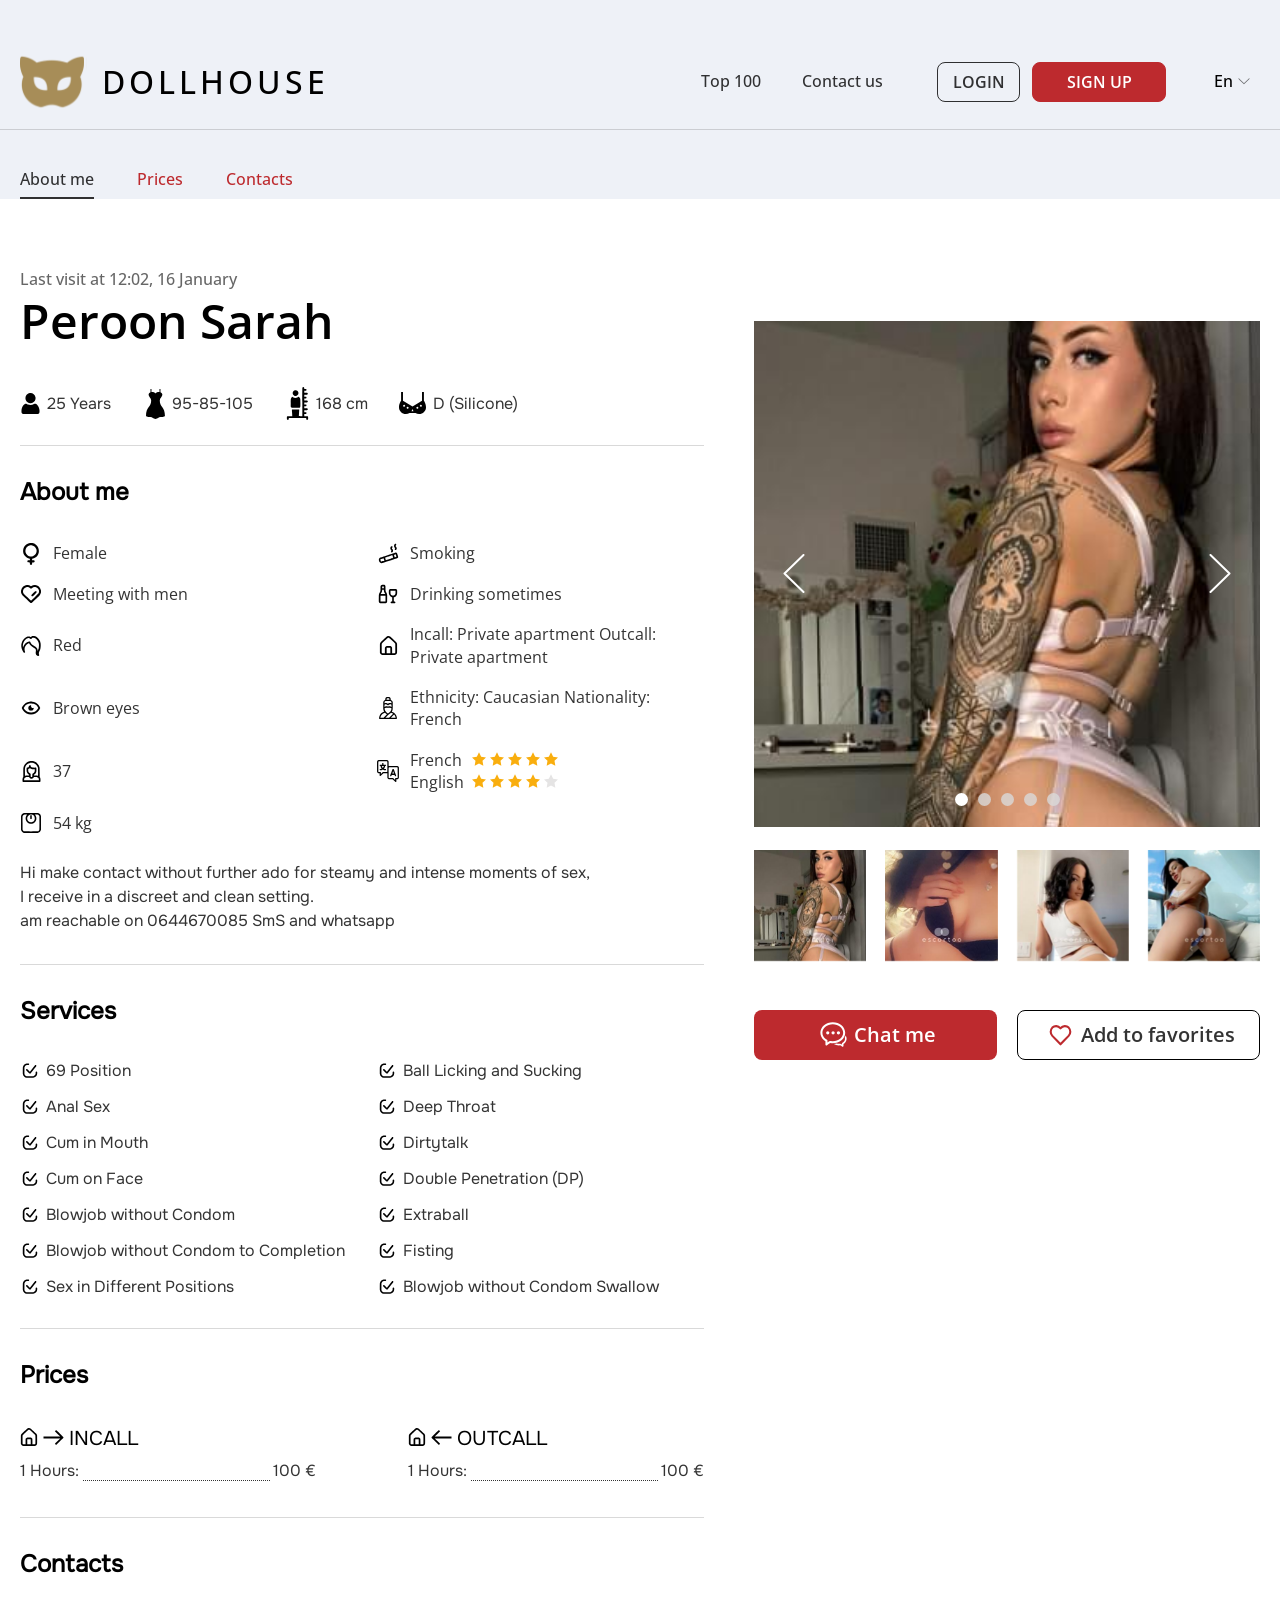
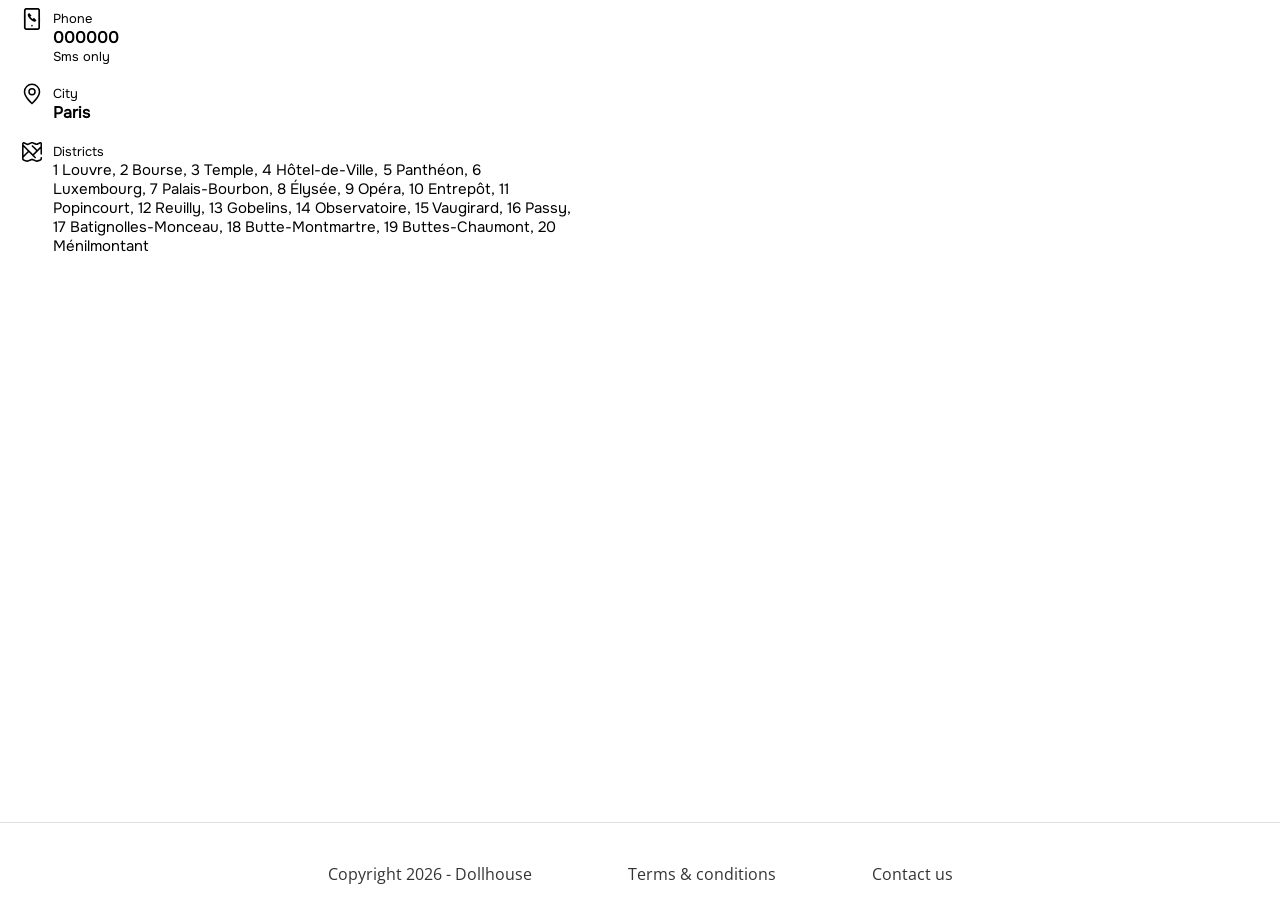
==== commit 61aa28ff: "Add files via upload" ====
--- a/about-me.html
+++ b/about-me.html
@@ -4,10 +4,10 @@
    <meta charset="UTF-8">
    <meta http-equiv="X-UA-Compatible" content="IE=edge">
    <meta name="viewport" content="width=device-width, initial-scale=1.0">
-   <link rel="stylesheet" href="files/noUiSlider/nouislider.min.css?_v=20260703215302">
-   <link rel="stylesheet" href="files/swiper/css/swiper-bundle.min.css?_v=20260703215302">
-   <link rel="stylesheet" href="files/fancybox/fancybox.css?_v=20260703215302">
-   <link rel="stylesheet" href="css/style.min.css?_v=20260703215302">
+   <link rel="stylesheet" href="files/noUiSlider/nouislider.min.css?_v=20260704201409">
+   <link rel="stylesheet" href="files/swiper/css/swiper-bundle.min.css?_v=20260704201409">
+   <link rel="stylesheet" href="files/fancybox/fancybox.css?_v=20260704201409">
+   <link rel="stylesheet" href="css/style.min.css?_v=20260704201409">
    <!--<link rel="icon" type="image/svg+xml" href="favicon.svg">-->
    <title>About me - Doll House</title>
 </head>
@@ -556,13 +556,13 @@
 </footer>
 	</div>
 
-	<script src="files/swiper/js/swiper-bundle.min.js?_v=20260703215302"></script>
-   <script src="files/swiper/js/init.js?_v=20260703215302"></script>
+	<script src="files/swiper/js/swiper-bundle.min.js?_v=20260704201409"></script>
+   <script src="files/swiper/js/init.js?_v=20260704201409"></script>
 	
-   <script src="js/script.min.js?_v=20260703215302"></script>
-
-   <script src="files/fancybox/fancybox.umd.js?_v=20260703215302"></script>
-   <script src="files/fancybox/fancybox.init.js?_v=20260703215302"></script>
+   <script src="js/script.min.js?_v=20260704201409"></script>
+
+   <script src="files/fancybox/fancybox.umd.js?_v=20260704201409"></script>
+   <script src="files/fancybox/fancybox.init.js?_v=20260704201409"></script>
 
 </body>
 </html>
--- a/css/style.min.css
+++ b/css/style.min.css
@@ -1 +1 @@
-@charset "UTF-8";@font-face{font-family:"Open Sans";font-style:normal;font-weight:400;font-stretch:100%;font-display:swap;src:url(../files/fonts/OpenSans/400/cyrillic-ext.woff2) format("woff2");unicode-range:U+0460-052F,U+1C80-1C8A,U+20B4,U+2DE0-2DFF,U+A640-A69F,U+FE2E-FE2F}@font-face{font-family:"Open Sans";font-style:normal;font-weight:400;font-stretch:100%;font-display:swap;src:url(../files/fonts/OpenSans/400/cyrillic.woff2) format("woff2");unicode-range:U+0301,U+0400-045F,U+0490-0491,U+04B0-04B1,U+2116}@font-face{font-family:"Open Sans";font-style:normal;font-weight:400;font-stretch:100%;font-display:swap;src:url(../files/fonts/OpenSans/400/greek-ext.woff2) format("woff2");unicode-range:U+1F00-1FFF}@font-face{font-family:"Open Sans";font-style:normal;font-weight:400;font-stretch:100%;font-display:swap;src:url(../files/fonts/OpenSans/400/greek.woff2) format("woff2");unicode-range:U+0370-0377,U+037A-037F,U+0384-038A,U+038C,U+038E-03A1,U+03A3-03FF}@font-face{font-family:"Open Sans";font-style:normal;font-weight:400;font-stretch:100%;font-display:swap;src:url(../files/fonts/OpenSans/400/hebrew.woff2) format("woff2");unicode-range:U+0307-0308,U+0590-05FF,U+200C-2010,U+20AA,U+25CC,U+FB1D-FB4F}@font-face{font-family:"Open Sans";font-style:normal;font-weight:400;font-stretch:100%;font-display:swap;src:url(../files/fonts/OpenSans/400/math.woff2) format("woff2");unicode-range:U+0302-0303,U+0305,U+0307-0308,U+0310,U+0312,U+0315,U+031A,U+0326-0327,U+032C,U+032F-0330,U+0332-0333,U+0338,U+033A,U+0346,U+034D,U+0391-03A1,U+03A3-03A9,U+03B1-03C9,U+03D1,U+03D5-03D6,U+03F0-03F1,U+03F4-03F5,U+2016-2017,U+2034-2038,U+203C,U+2040,U+2043,U+2047,U+2050,U+2057,U+205F,U+2070-2071,U+2074-208E,U+2090-209C,U+20D0-20DC,U+20E1,U+20E5-20EF,U+2100-2112,U+2114-2115,U+2117-2121,U+2123-214F,U+2190,U+2192,U+2194-21AE,U+21B0-21E5,U+21F1-21F2,U+21F4-2211,U+2213-2214,U+2216-22FF,U+2308-230B,U+2310,U+2319,U+231C-2321,U+2336-237A,U+237C,U+2395,U+239B-23B7,U+23D0,U+23DC-23E1,U+2474-2475,U+25AF,U+25B3,U+25B7,U+25BD,U+25C1,U+25CA,U+25CC,U+25FB,U+266D-266F,U+27C0-27FF,U+2900-2AFF,U+2B0E-2B11,U+2B30-2B4C,U+2BFE,U+3030,U+FF5B,U+FF5D,U+1D400-1D7FF,U+1EE00-1EEFF}@font-face{font-family:"Open Sans";font-style:normal;font-weight:400;font-stretch:100%;font-display:swap;src:url(../files/fonts/OpenSans/400/symbols.woff2) format("woff2");unicode-range:U+0001-000C,U+000E-001F,U+007F-009F,U+20DD-20E0,U+20E2-20E4,U+2150-218F,U+2190,U+2192,U+2194-2199,U+21AF,U+21E6-21F0,U+21F3,U+2218-2219,U+2299,U+22C4-22C6,U+2300-243F,U+2440-244A,U+2460-24FF,U+25A0-27BF,U+2800-28FF,U+2921-2922,U+2981,U+29BF,U+29EB,U+2B00-2BFF,U+4DC0-4DFF,U+FFF9-FFFB,U+10140-1018E,U+10190-1019C,U+101A0,U+101D0-101FD,U+102E0-102FB,U+10E60-10E7E,U+1D2C0-1D2D3,U+1D2E0-1D37F,U+1F000-1F0FF,U+1F100-1F1AD,U+1F1E6-1F1FF,U+1F30D-1F30F,U+1F315,U+1F31C,U+1F31E,U+1F320-1F32C,U+1F336,U+1F378,U+1F37D,U+1F382,U+1F393-1F39F,U+1F3A7-1F3A8,U+1F3AC-1F3AF,U+1F3C2,U+1F3C4-1F3C6,U+1F3CA-1F3CE,U+1F3D4-1F3E0,U+1F3ED,U+1F3F1-1F3F3,U+1F3F5-1F3F7,U+1F408,U+1F415,U+1F41F,U+1F426,U+1F43F,U+1F441-1F442,U+1F444,U+1F446-1F449,U+1F44C-1F44E,U+1F453,U+1F46A,U+1F47D,U+1F4A3,U+1F4B0,U+1F4B3,U+1F4B9,U+1F4BB,U+1F4BF,U+1F4C8-1F4CB,U+1F4D6,U+1F4DA,U+1F4DF,U+1F4E3-1F4E6,U+1F4EA-1F4ED,U+1F4F7,U+1F4F9-1F4FB,U+1F4FD-1F4FE,U+1F503,U+1F507-1F50B,U+1F50D,U+1F512-1F513,U+1F53E-1F54A,U+1F54F-1F5FA,U+1F610,U+1F650-1F67F,U+1F687,U+1F68D,U+1F691,U+1F694,U+1F698,U+1F6AD,U+1F6B2,U+1F6B9-1F6BA,U+1F6BC,U+1F6C6-1F6CF,U+1F6D3-1F6D7,U+1F6E0-1F6EA,U+1F6F0-1F6F3,U+1F6F7-1F6FC,U+1F700-1F7FF,U+1F800-1F80B,U+1F810-1F847,U+1F850-1F859,U+1F860-1F887,U+1F890-1F8AD,U+1F8B0-1F8BB,U+1F8C0-1F8C1,U+1F900-1F90B,U+1F93B,U+1F946,U+1F984,U+1F996,U+1F9E9,U+1FA00-1FA6F,U+1FA70-1FA7C,U+1FA80-1FA89,U+1FA8F-1FAC6,U+1FACE-1FADC,U+1FADF-1FAE9,U+1FAF0-1FAF8,U+1FB00-1FBFF}@font-face{font-family:"Open Sans";font-style:normal;font-weight:400;font-stretch:100%;font-display:swap;src:url(../files/fonts/OpenSans/400/vietnamese.woff2) format("woff2");unicode-range:U+0102-0103,U+0110-0111,U+0128-0129,U+0168-0169,U+01A0-01A1,U+01AF-01B0,U+0300-0301,U+0303-0304,U+0308-0309,U+0323,U+0329,U+1EA0-1EF9,U+20AB}@font-face{font-family:"Open Sans";font-style:normal;font-weight:400;font-stretch:100%;font-display:swap;src:url(../files/fonts/OpenSans/400/latin-ext.woff2) format("woff2");unicode-range:U+0100-02BA,U+02BD-02C5,U+02C7-02CC,U+02CE-02D7,U+02DD-02FF,U+0304,U+0308,U+0329,U+1D00-1DBF,U+1E00-1E9F,U+1EF2-1EFF,U+2020,U+20A0-20AB,U+20AD-20C0,U+2113,U+2C60-2C7F,U+A720-A7FF}@font-face{font-family:"Open Sans";font-style:normal;font-weight:400;font-stretch:100%;font-display:swap;src:url(../files/fonts/OpenSans/400/latin.woff2) format("woff2");unicode-range:U+0000-00FF,U+0131,U+0152-0153,U+02BB-02BC,U+02C6,U+02DA,U+02DC,U+0304,U+0308,U+0329,U+2000-206F,U+20AC,U+2122,U+2191,U+2193,U+2212,U+2215,U+FEFF,U+FFFD}@font-face{font-family:"Open Sans";font-style:normal;font-weight:500;font-stretch:100%;font-display:swap;src:url(../files/fonts/OpenSans/500/cyrillic-ext.woff2) format("woff2");unicode-range:U+0460-052F,U+1C80-1C8A,U+20B4,U+2DE0-2DFF,U+A640-A69F,U+FE2E-FE2F}@font-face{font-family:"Open Sans";font-style:normal;font-weight:500;font-stretch:100%;font-display:swap;src:url(../files/fonts/OpenSans/500/cyrillic.woff2) format("woff2");unicode-range:U+0301,U+0400-045F,U+0490-0491,U+04B0-04B1,U+2116}@font-face{font-family:"Open Sans";font-style:normal;font-weight:500;font-stretch:100%;font-display:swap;src:url(../files/fonts/OpenSans/500/greek-ext.woff2) format("woff2");unicode-range:U+1F00-1FFF}@font-face{font-family:"Open Sans";font-style:normal;font-weight:500;font-stretch:100%;font-display:swap;src:url(../files/fonts/OpenSans/500/greek.woff2) format("woff2");unicode-range:U+0370-0377,U+037A-037F,U+0384-038A,U+038C,U+038E-03A1,U+03A3-03FF}@font-face{font-family:"Open Sans";font-style:normal;font-weight:500;font-stretch:100%;font-display:swap;src:url(../files/fonts/OpenSans/500/hebrew.woff2) format("woff2");unicode-range:U+0307-0308,U+0590-05FF,U+200C-2010,U+20AA,U+25CC,U+FB1D-FB4F}@font-face{font-family:"Open Sans";font-style:normal;font-weight:500;font-stretch:100%;font-display:swap;src:url(../files/fonts/OpenSans/500/math.woff2) format("woff2");unicode-range:U+0302-0303,U+0305,U+0307-0308,U+0310,U+0312,U+0315,U+031A,U+0326-0327,U+032C,U+032F-0330,U+0332-0333,U+0338,U+033A,U+0346,U+034D,U+0391-03A1,U+03A3-03A9,U+03B1-03C9,U+03D1,U+03D5-03D6,U+03F0-03F1,U+03F4-03F5,U+2016-2017,U+2034-2038,U+203C,U+2040,U+2043,U+2047,U+2050,U+2057,U+205F,U+2070-2071,U+2074-208E,U+2090-209C,U+20D0-20DC,U+20E1,U+20E5-20EF,U+2100-2112,U+2114-2115,U+2117-2121,U+2123-214F,U+2190,U+2192,U+2194-21AE,U+21B0-21E5,U+21F1-21F2,U+21F4-2211,U+2213-2214,U+2216-22FF,U+2308-230B,U+2310,U+2319,U+231C-2321,U+2336-237A,U+237C,U+2395,U+239B-23B7,U+23D0,U+23DC-23E1,U+2474-2475,U+25AF,U+25B3,U+25B7,U+25BD,U+25C1,U+25CA,U+25CC,U+25FB,U+266D-266F,U+27C0-27FF,U+2900-2AFF,U+2B0E-2B11,U+2B30-2B4C,U+2BFE,U+3030,U+FF5B,U+FF5D,U+1D400-1D7FF,U+1EE00-1EEFF}@font-face{font-family:"Open Sans";font-style:normal;font-weight:500;font-stretch:100%;font-display:swap;src:url(../files/fonts/OpenSans/500/symbols.woff2) format("woff2");unicode-range:U+0001-000C,U+000E-001F,U+007F-009F,U+20DD-20E0,U+20E2-20E4,U+2150-218F,U+2190,U+2192,U+2194-2199,U+21AF,U+21E6-21F0,U+21F3,U+2218-2219,U+2299,U+22C4-22C6,U+2300-243F,U+2440-244A,U+2460-24FF,U+25A0-27BF,U+2800-28FF,U+2921-2922,U+2981,U+29BF,U+29EB,U+2B00-2BFF,U+4DC0-4DFF,U+FFF9-FFFB,U+10140-1018E,U+10190-1019C,U+101A0,U+101D0-101FD,U+102E0-102FB,U+10E60-10E7E,U+1D2C0-1D2D3,U+1D2E0-1D37F,U+1F000-1F0FF,U+1F100-1F1AD,U+1F1E6-1F1FF,U+1F30D-1F30F,U+1F315,U+1F31C,U+1F31E,U+1F320-1F32C,U+1F336,U+1F378,U+1F37D,U+1F382,U+1F393-1F39F,U+1F3A7-1F3A8,U+1F3AC-1F3AF,U+1F3C2,U+1F3C4-1F3C6,U+1F3CA-1F3CE,U+1F3D4-1F3E0,U+1F3ED,U+1F3F1-1F3F3,U+1F3F5-1F3F7,U+1F408,U+1F415,U+1F41F,U+1F426,U+1F43F,U+1F441-1F442,U+1F444,U+1F446-1F449,U+1F44C-1F44E,U+1F453,U+1F46A,U+1F47D,U+1F4A3,U+1F4B0,U+1F4B3,U+1F4B9,U+1F4BB,U+1F4BF,U+1F4C8-1F4CB,U+1F4D6,U+1F4DA,U+1F4DF,U+1F4E3-1F4E6,U+1F4EA-1F4ED,U+1F4F7,U+1F4F9-1F4FB,U+1F4FD-1F4FE,U+1F503,U+1F507-1F50B,U+1F50D,U+1F512-1F513,U+1F53E-1F54A,U+1F54F-1F5FA,U+1F610,U+1F650-1F67F,U+1F687,U+1F68D,U+1F691,U+1F694,U+1F698,U+1F6AD,U+1F6B2,U+1F6B9-1F6BA,U+1F6BC,U+1F6C6-1F6CF,U+1F6D3-1F6D7,U+1F6E0-1F6EA,U+1F6F0-1F6F3,U+1F6F7-1F6FC,U+1F700-1F7FF,U+1F800-1F80B,U+1F810-1F847,U+1F850-1F859,U+1F860-1F887,U+1F890-1F8AD,U+1F8B0-1F8BB,U+1F8C0-1F8C1,U+1F900-1F90B,U+1F93B,U+1F946,U+1F984,U+1F996,U+1F9E9,U+1FA00-1FA6F,U+1FA70-1FA7C,U+1FA80-1FA89,U+1FA8F-1FAC6,U+1FACE-1FADC,U+1FADF-1FAE9,U+1FAF0-1FAF8,U+1FB00-1FBFF}@font-face{font-family:"Open Sans";font-style:normal;font-weight:500;font-stretch:100%;font-display:swap;src:url(../files/fonts/OpenSans/500/vietnamese.woff2) format("woff2");unicode-range:U+0102-0103,U+0110-0111,U+0128-0129,U+0168-0169,U+01A0-01A1,U+01AF-01B0,U+0300-0301,U+0303-0304,U+0308-0309,U+0323,U+0329,U+1EA0-1EF9,U+20AB}@font-face{font-family:"Open Sans";font-style:normal;font-weight:500;font-stretch:100%;font-display:swap;src:url(../files/fonts/OpenSans/500/latin-ext.woff2) format("woff2");unicode-range:U+0100-02BA,U+02BD-02C5,U+02C7-02CC,U+02CE-02D7,U+02DD-02FF,U+0304,U+0308,U+0329,U+1D00-1DBF,U+1E00-1E9F,U+1EF2-1EFF,U+2020,U+20A0-20AB,U+20AD-20C0,U+2113,U+2C60-2C7F,U+A720-A7FF}@font-face{font-family:"Open Sans";font-style:normal;font-weight:500;font-stretch:100%;font-display:swap;src:url(../files/fonts/OpenSans/500/latin.woff2) format("woff2");unicode-range:U+0000-00FF,U+0131,U+0152-0153,U+02BB-02BC,U+02C6,U+02DA,U+02DC,U+0304,U+0308,U+0329,U+2000-206F,U+20AC,U+2122,U+2191,U+2193,U+2212,U+2215,U+FEFF,U+FFFD}@font-face{font-family:"Open Sans";font-style:normal;font-weight:600;font-stretch:100%;font-display:swap;src:url(../files/fonts/OpenSans/600/cyrillic-ext.woff2) format("woff2");unicode-range:U+0460-052F,U+1C80-1C8A,U+20B4,U+2DE0-2DFF,U+A640-A69F,U+FE2E-FE2F}@font-face{font-family:"Open Sans";font-style:normal;font-weight:600;font-stretch:100%;font-display:swap;src:url(../files/fonts/OpenSans/600/cyrillic.woff2) format("woff2");unicode-range:U+0301,U+0400-045F,U+0490-0491,U+04B0-04B1,U+2116}@font-face{font-family:"Open Sans";font-style:normal;font-weight:600;font-stretch:100%;font-display:swap;src:url(../files/fonts/OpenSans/600/greek-ext.woff2) format("woff2");unicode-range:U+1F00-1FFF}@font-face{font-family:"Open Sans";font-style:normal;font-weight:600;font-stretch:100%;font-display:swap;src:url(../files/fonts/OpenSans/600/greek.woff2) format("woff2");unicode-range:U+0370-0377,U+037A-037F,U+0384-038A,U+038C,U+038E-03A1,U+03A3-03FF}@font-face{font-family:"Open Sans";font-style:normal;font-weight:600;font-stretch:100%;font-display:swap;src:url(../files/fonts/OpenSans/600/hebrew.woff2) format("woff2");unicode-range:U+0307-0308,U+0590-05FF,U+200C-2010,U+20AA,U+25CC,U+FB1D-FB4F}@font-face{font-family:"Open Sans";font-style:normal;font-weight:600;font-stretch:100%;font-display:swap;src:url(../files/fonts/OpenSans/600/math.woff2) format("woff2");unicode-range:U+0302-0303,U+0305,U+0307-0308,U+0310,U+0312,U+0315,U+031A,U+0326-0327,U+032C,U+032F-0330,U+0332-0333,U+0338,U+033A,U+0346,U+034D,U+0391-03A1,U+03A3-03A9,U+03B1-03C9,U+03D1,U+03D5-03D6,U+03F0-03F1,U+03F4-03F5,U+2016-2017,U+2034-2038,U+203C,U+2040,U+2043,U+2047,U+2050,U+2057,U+205F,U+2070-2071,U+2074-208E,U+2090-209C,U+20D0-20DC,U+20E1,U+20E5-20EF,U+2100-2112,U+2114-2115,U+2117-2121,U+2123-214F,U+2190,U+2192,U+2194-21AE,U+21B0-21E5,U+21F1-21F2,U+21F4-2211,U+2213-2214,U+2216-22FF,U+2308-230B,U+2310,U+2319,U+231C-2321,U+2336-237A,U+237C,U+2395,U+239B-23B7,U+23D0,U+23DC-23E1,U+2474-2475,U+25AF,U+25B3,U+25B7,U+25BD,U+25C1,U+25CA,U+25CC,U+25FB,U+266D-266F,U+27C0-27FF,U+2900-2AFF,U+2B0E-2B11,U+2B30-2B4C,U+2BFE,U+3030,U+FF5B,U+FF5D,U+1D400-1D7FF,U+1EE00-1EEFF}@font-face{font-family:"Open Sans";font-style:normal;font-weight:600;font-stretch:100%;font-display:swap;src:url(../files/fonts/OpenSans/600/symbols.woff2) format("woff2");unicode-range:U+0001-000C,U+000E-001F,U+007F-009F,U+20DD-20E0,U+20E2-20E4,U+2150-218F,U+2190,U+2192,U+2194-2199,U+21AF,U+21E6-21F0,U+21F3,U+2218-2219,U+2299,U+22C4-22C6,U+2300-243F,U+2440-244A,U+2460-24FF,U+25A0-27BF,U+2800-28FF,U+2921-2922,U+2981,U+29BF,U+29EB,U+2B00-2BFF,U+4DC0-4DFF,U+FFF9-FFFB,U+10140-1018E,U+10190-1019C,U+101A0,U+101D0-101FD,U+102E0-102FB,U+10E60-10E7E,U+1D2C0-1D2D3,U+1D2E0-1D37F,U+1F000-1F0FF,U+1F100-1F1AD,U+1F1E6-1F1FF,U+1F30D-1F30F,U+1F315,U+1F31C,U+1F31E,U+1F320-1F32C,U+1F336,U+1F378,U+1F37D,U+1F382,U+1F393-1F39F,U+1F3A7-1F3A8,U+1F3AC-1F3AF,U+1F3C2,U+1F3C4-1F3C6,U+1F3CA-1F3CE,U+1F3D4-1F3E0,U+1F3ED,U+1F3F1-1F3F3,U+1F3F5-1F3F7,U+1F408,U+1F415,U+1F41F,U+1F426,U+1F43F,U+1F441-1F442,U+1F444,U+1F446-1F449,U+1F44C-1F44E,U+1F453,U+1F46A,U+1F47D,U+1F4A3,U+1F4B0,U+1F4B3,U+1F4B9,U+1F4BB,U+1F4BF,U+1F4C8-1F4CB,U+1F4D6,U+1F4DA,U+1F4DF,U+1F4E3-1F4E6,U+1F4EA-1F4ED,U+1F4F7,U+1F4F9-1F4FB,U+1F4FD-1F4FE,U+1F503,U+1F507-1F50B,U+1F50D,U+1F512-1F513,U+1F53E-1F54A,U+1F54F-1F5FA,U+1F610,U+1F650-1F67F,U+1F687,U+1F68D,U+1F691,U+1F694,U+1F698,U+1F6AD,U+1F6B2,U+1F6B9-1F6BA,U+1F6BC,U+1F6C6-1F6CF,U+1F6D3-1F6D7,U+1F6E0-1F6EA,U+1F6F0-1F6F3,U+1F6F7-1F6FC,U+1F700-1F7FF,U+1F800-1F80B,U+1F810-1F847,U+1F850-1F859,U+1F860-1F887,U+1F890-1F8AD,U+1F8B0-1F8BB,U+1F8C0-1F8C1,U+1F900-1F90B,U+1F93B,U+1F946,U+1F984,U+1F996,U+1F9E9,U+1FA00-1FA6F,U+1FA70-1FA7C,U+1FA80-1FA89,U+1FA8F-1FAC6,U+1FACE-1FADC,U+1FADF-1FAE9,U+1FAF0-1FAF8,U+1FB00-1FBFF}@font-face{font-family:"Open Sans";font-style:normal;font-weight:600;font-stretch:100%;font-display:swap;src:url(../files/fonts/OpenSans/600/vietnamese.woff2) format("woff2");unicode-range:U+0102-0103,U+0110-0111,U+0128-0129,U+0168-0169,U+01A0-01A1,U+01AF-01B0,U+0300-0301,U+0303-0304,U+0308-0309,U+0323,U+0329,U+1EA0-1EF9,U+20AB}@font-face{font-family:"Open Sans";font-style:normal;font-weight:600;font-stretch:100%;font-display:swap;src:url(../files/fonts/OpenSans/600/latin-ext.woff2) format("woff2");unicode-range:U+0100-02BA,U+02BD-02C5,U+02C7-02CC,U+02CE-02D7,U+02DD-02FF,U+0304,U+0308,U+0329,U+1D00-1DBF,U+1E00-1E9F,U+1EF2-1EFF,U+2020,U+20A0-20AB,U+20AD-20C0,U+2113,U+2C60-2C7F,U+A720-A7FF}@font-face{font-family:"Open Sans";font-style:normal;font-weight:600;font-stretch:100%;font-display:swap;src:url(../files/fonts/OpenSans/600/latin.woff2) format("woff2");unicode-range:U+0000-00FF,U+0131,U+0152-0153,U+02BB-02BC,U+02C6,U+02DA,U+02DC,U+0304,U+0308,U+0329,U+2000-206F,U+20AC,U+2122,U+2191,U+2193,U+2212,U+2215,U+FEFF,U+FFFD}@font-face{font-family:"Open Sans";font-style:normal;font-weight:700;font-stretch:100%;font-display:swap;src:url(../files/fonts/OpenSans/700/cyrillic-ext.woff2) format("woff2");unicode-range:U+0460-052F,U+1C80-1C8A,U+20B4,U+2DE0-2DFF,U+A640-A69F,U+FE2E-FE2F}@font-face{font-family:"Open Sans";font-style:normal;font-weight:700;font-stretch:100%;font-display:swap;src:url(../files/fonts/OpenSans/700/cyrillic.woff2) format("woff2");unicode-range:U+0301,U+0400-045F,U+0490-0491,U+04B0-04B1,U+2116}@font-face{font-family:"Open Sans";font-style:normal;font-weight:700;font-stretch:100%;font-display:swap;src:url(../files/fonts/OpenSans/700/greek-ext.woff2) format("woff2");unicode-range:U+1F00-1FFF}@font-face{font-family:"Open Sans";font-style:normal;font-weight:700;font-stretch:100%;font-display:swap;src:url(../files/fonts/OpenSans/700/greek.woff2) format("woff2");unicode-range:U+0370-0377,U+037A-037F,U+0384-038A,U+038C,U+038E-03A1,U+03A3-03FF}@font-face{font-family:"Open Sans";font-style:normal;font-weight:700;font-stretch:100%;font-display:swap;src:url(../files/fonts/OpenSans/700/hebrew.woff2) format("woff2");unicode-range:U+0307-0308,U+0590-05FF,U+200C-2010,U+20AA,U+25CC,U+FB1D-FB4F}@font-face{font-family:"Open Sans";font-style:normal;font-weight:700;font-stretch:100%;font-display:swap;src:url(../files/fonts/OpenSans/700/math.woff2) format("woff2");unicode-range:U+0302-0303,U+0305,U+0307-0308,U+0310,U+0312,U+0315,U+031A,U+0326-0327,U+032C,U+032F-0330,U+0332-0333,U+0338,U+033A,U+0346,U+034D,U+0391-03A1,U+03A3-03A9,U+03B1-03C9,U+03D1,U+03D5-03D6,U+03F0-03F1,U+03F4-03F5,U+2016-2017,U+2034-2038,U+203C,U+2040,U+2043,U+2047,U+2050,U+2057,U+205F,U+2070-2071,U+2074-208E,U+2090-209C,U+20D0-20DC,U+20E1,U+20E5-20EF,U+2100-2112,U+2114-2115,U+2117-2121,U+2123-214F,U+2190,U+2192,U+2194-21AE,U+21B0-21E5,U+21F1-21F2,U+21F4-2211,U+2213-2214,U+2216-22FF,U+2308-230B,U+2310,U+2319,U+231C-2321,U+2336-237A,U+237C,U+2395,U+239B-23B7,U+23D0,U+23DC-23E1,U+2474-2475,U+25AF,U+25B3,U+25B7,U+25BD,U+25C1,U+25CA,U+25CC,U+25FB,U+266D-266F,U+27C0-27FF,U+2900-2AFF,U+2B0E-2B11,U+2B30-2B4C,U+2BFE,U+3030,U+FF5B,U+FF5D,U+1D400-1D7FF,U+1EE00-1EEFF}@font-face{font-family:"Open Sans";font-style:normal;font-weight:700;font-stretch:100%;font-display:swap;src:url(../files/fonts/OpenSans/700/symbols.woff2) format("woff2");unicode-range:U+0001-000C,U+000E-001F,U+007F-009F,U+20DD-20E0,U+20E2-20E4,U+2150-218F,U+2190,U+2192,U+2194-2199,U+21AF,U+21E6-21F0,U+21F3,U+2218-2219,U+2299,U+22C4-22C6,U+2300-243F,U+2440-244A,U+2460-24FF,U+25A0-27BF,U+2800-28FF,U+2921-2922,U+2981,U+29BF,U+29EB,U+2B00-2BFF,U+4DC0-4DFF,U+FFF9-FFFB,U+10140-1018E,U+10190-1019C,U+101A0,U+101D0-101FD,U+102E0-102FB,U+10E60-10E7E,U+1D2C0-1D2D3,U+1D2E0-1D37F,U+1F000-1F0FF,U+1F100-1F1AD,U+1F1E6-1F1FF,U+1F30D-1F30F,U+1F315,U+1F31C,U+1F31E,U+1F320-1F32C,U+1F336,U+1F378,U+1F37D,U+1F382,U+1F393-1F39F,U+1F3A7-1F3A8,U+1F3AC-1F3AF,U+1F3C2,U+1F3C4-1F3C6,U+1F3CA-1F3CE,U+1F3D4-1F3E0,U+1F3ED,U+1F3F1-1F3F3,U+1F3F5-1F3F7,U+1F408,U+1F415,U+1F41F,U+1F426,U+1F43F,U+1F441-1F442,U+1F444,U+1F446-1F449,U+1F44C-1F44E,U+1F453,U+1F46A,U+1F47D,U+1F4A3,U+1F4B0,U+1F4B3,U+1F4B9,U+1F4BB,U+1F4BF,U+1F4C8-1F4CB,U+1F4D6,U+1F4DA,U+1F4DF,U+1F4E3-1F4E6,U+1F4EA-1F4ED,U+1F4F7,U+1F4F9-1F4FB,U+1F4FD-1F4FE,U+1F503,U+1F507-1F50B,U+1F50D,U+1F512-1F513,U+1F53E-1F54A,U+1F54F-1F5FA,U+1F610,U+1F650-1F67F,U+1F687,U+1F68D,U+1F691,U+1F694,U+1F698,U+1F6AD,U+1F6B2,U+1F6B9-1F6BA,U+1F6BC,U+1F6C6-1F6CF,U+1F6D3-1F6D7,U+1F6E0-1F6EA,U+1F6F0-1F6F3,U+1F6F7-1F6FC,U+1F700-1F7FF,U+1F800-1F80B,U+1F810-1F847,U+1F850-1F859,U+1F860-1F887,U+1F890-1F8AD,U+1F8B0-1F8BB,U+1F8C0-1F8C1,U+1F900-1F90B,U+1F93B,U+1F946,U+1F984,U+1F996,U+1F9E9,U+1FA00-1FA6F,U+1FA70-1FA7C,U+1FA80-1FA89,U+1FA8F-1FAC6,U+1FACE-1FADC,U+1FADF-1FAE9,U+1FAF0-1FAF8,U+1FB00-1FBFF}@font-face{font-family:"Open Sans";font-style:normal;font-weight:700;font-stretch:100%;font-display:swap;src:url(../files/fonts/OpenSans/700/vietnamese.woff2) format("woff2");unicode-range:U+0102-0103,U+0110-0111,U+0128-0129,U+0168-0169,U+01A0-01A1,U+01AF-01B0,U+0300-0301,U+0303-0304,U+0308-0309,U+0323,U+0329,U+1EA0-1EF9,U+20AB}@font-face{font-family:"Open Sans";font-style:normal;font-weight:700;font-stretch:100%;font-display:swap;src:url(../files/fonts/OpenSans/700/latin-ext.woff2) format("woff2");unicode-range:U+0100-02BA,U+02BD-02C5,U+02C7-02CC,U+02CE-02D7,U+02DD-02FF,U+0304,U+0308,U+0329,U+1D00-1DBF,U+1E00-1E9F,U+1EF2-1EFF,U+2020,U+20A0-20AB,U+20AD-20C0,U+2113,U+2C60-2C7F,U+A720-A7FF}@font-face{font-family:"Open Sans";font-style:normal;font-weight:700;font-stretch:100%;font-display:swap;src:url(../files/fonts/OpenSans/700/latin.woff2) format("woff2");unicode-range:U+0000-00FF,U+0131,U+0152-0153,U+02BB-02BC,U+02C6,U+02DA,U+02DC,U+0304,U+0308,U+0329,U+2000-206F,U+20AC,U+2122,U+2191,U+2193,U+2212,U+2215,U+FEFF,U+FFFD}@font-face{font-family:"Open Sans";font-style:normal;font-weight:800;font-stretch:100%;font-display:swap;src:url(../files/fonts/OpenSans/800/cyrillic-ext.woff2) format("woff2");unicode-range:U+0460-052F,U+1C80-1C8A,U+20B4,U+2DE0-2DFF,U+A640-A69F,U+FE2E-FE2F}@font-face{font-family:"Open Sans";font-style:normal;font-weight:800;font-stretch:100%;font-display:swap;src:url(../files/fonts/OpenSans/800/cyrillic.woff2) format("woff2");unicode-range:U+0301,U+0400-045F,U+0490-0491,U+04B0-04B1,U+2116}@font-face{font-family:"Open Sans";font-style:normal;font-weight:800;font-stretch:100%;font-display:swap;src:url(../files/fonts/OpenSans/800/greek-ext.woff2) format("woff2");unicode-range:U+1F00-1FFF}@font-face{font-family:"Open Sans";font-style:normal;font-weight:800;font-stretch:100%;font-display:swap;src:url(../files/fonts/OpenSans/800/greek.woff2) format("woff2");unicode-range:U+0370-0377,U+037A-037F,U+0384-038A,U+038C,U+038E-03A1,U+03A3-03FF}@font-face{font-family:"Open Sans";font-style:normal;font-weight:800;font-stretch:100%;font-display:swap;src:url(../files/fonts/OpenSans/800/hebrew.woff2) format("woff2");unicode-range:U+0307-0308,U+0590-05FF,U+200C-2010,U+20AA,U+25CC,U+FB1D-FB4F}@font-face{font-family:"Open Sans";font-style:normal;font-weight:800;font-stretch:100%;font-display:swap;src:url(../files/fonts/OpenSans/800/math.woff2) format("woff2");unicode-range:U+0302-0303,U+0305,U+0307-0308,U+0310,U+0312,U+0315,U+031A,U+0326-0327,U+032C,U+032F-0330,U+0332-0333,U+0338,U+033A,U+0346,U+034D,U+0391-03A1,U+03A3-03A9,U+03B1-03C9,U+03D1,U+03D5-03D6,U+03F0-03F1,U+03F4-03F5,U+2016-2017,U+2034-2038,U+203C,U+2040,U+2043,U+2047,U+2050,U+2057,U+205F,U+2070-2071,U+2074-208E,U+2090-209C,U+20D0-20DC,U+20E1,U+20E5-20EF,U+2100-2112,U+2114-2115,U+2117-2121,U+2123-214F,U+2190,U+2192,U+2194-21AE,U+21B0-21E5,U+21F1-21F2,U+21F4-2211,U+2213-2214,U+2216-22FF,U+2308-230B,U+2310,U+2319,U+231C-2321,U+2336-237A,U+237C,U+2395,U+239B-23B7,U+23D0,U+23DC-23E1,U+2474-2475,U+25AF,U+25B3,U+25B7,U+25BD,U+25C1,U+25CA,U+25CC,U+25FB,U+266D-266F,U+27C0-27FF,U+2900-2AFF,U+2B0E-2B11,U+2B30-2B4C,U+2BFE,U+3030,U+FF5B,U+FF5D,U+1D400-1D7FF,U+1EE00-1EEFF}@font-face{font-family:"Open Sans";font-style:normal;font-weight:800;font-stretch:100%;font-display:swap;src:url(../files/fonts/OpenSans/800/symbols.woff2) format("woff2");unicode-range:U+0001-000C,U+000E-001F,U+007F-009F,U+20DD-20E0,U+20E2-20E4,U+2150-218F,U+2190,U+2192,U+2194-2199,U+21AF,U+21E6-21F0,U+21F3,U+2218-2219,U+2299,U+22C4-22C6,U+2300-243F,U+2440-244A,U+2460-24FF,U+25A0-27BF,U+2800-28FF,U+2921-2922,U+2981,U+29BF,U+29EB,U+2B00-2BFF,U+4DC0-4DFF,U+FFF9-FFFB,U+10140-1018E,U+10190-1019C,U+101A0,U+101D0-101FD,U+102E0-102FB,U+10E60-10E7E,U+1D2C0-1D2D3,U+1D2E0-1D37F,U+1F000-1F0FF,U+1F100-1F1AD,U+1F1E6-1F1FF,U+1F30D-1F30F,U+1F315,U+1F31C,U+1F31E,U+1F320-1F32C,U+1F336,U+1F378,U+1F37D,U+1F382,U+1F393-1F39F,U+1F3A7-1F3A8,U+1F3AC-1F3AF,U+1F3C2,U+1F3C4-1F3C6,U+1F3CA-1F3CE,U+1F3D4-1F3E0,U+1F3ED,U+1F3F1-1F3F3,U+1F3F5-1F3F7,U+1F408,U+1F415,U+1F41F,U+1F426,U+1F43F,U+1F441-1F442,U+1F444,U+1F446-1F449,U+1F44C-1F44E,U+1F453,U+1F46A,U+1F47D,U+1F4A3,U+1F4B0,U+1F4B3,U+1F4B9,U+1F4BB,U+1F4BF,U+1F4C8-1F4CB,U+1F4D6,U+1F4DA,U+1F4DF,U+1F4E3-1F4E6,U+1F4EA-1F4ED,U+1F4F7,U+1F4F9-1F4FB,U+1F4FD-1F4FE,U+1F503,U+1F507-1F50B,U+1F50D,U+1F512-1F513,U+1F53E-1F54A,U+1F54F-1F5FA,U+1F610,U+1F650-1F67F,U+1F687,U+1F68D,U+1F691,U+1F694,U+1F698,U+1F6AD,U+1F6B2,U+1F6B9-1F6BA,U+1F6BC,U+1F6C6-1F6CF,U+1F6D3-1F6D7,U+1F6E0-1F6EA,U+1F6F0-1F6F3,U+1F6F7-1F6FC,U+1F700-1F7FF,U+1F800-1F80B,U+1F810-1F847,U+1F850-1F859,U+1F860-1F887,U+1F890-1F8AD,U+1F8B0-1F8BB,U+1F8C0-1F8C1,U+1F900-1F90B,U+1F93B,U+1F946,U+1F984,U+1F996,U+1F9E9,U+1FA00-1FA6F,U+1FA70-1FA7C,U+1FA80-1FA89,U+1FA8F-1FAC6,U+1FACE-1FADC,U+1FADF-1FAE9,U+1FAF0-1FAF8,U+1FB00-1FBFF}@font-face{font-family:"Open Sans";font-style:normal;font-weight:800;font-stretch:100%;font-display:swap;src:url(../files/fonts/OpenSans/800/vietnamese.woff2) format("woff2");unicode-range:U+0102-0103,U+0110-0111,U+0128-0129,U+0168-0169,U+01A0-01A1,U+01AF-01B0,U+0300-0301,U+0303-0304,U+0308-0309,U+0323,U+0329,U+1EA0-1EF9,U+20AB}@font-face{font-family:"Open Sans";font-style:normal;font-weight:800;font-stretch:100%;font-display:swap;src:url(../files/fonts/OpenSans/800/latin-ext.woff2) format("woff2");unicode-range:U+0100-02BA,U+02BD-02C5,U+02C7-02CC,U+02CE-02D7,U+02DD-02FF,U+0304,U+0308,U+0329,U+1D00-1DBF,U+1E00-1E9F,U+1EF2-1EFF,U+2020,U+20A0-20AB,U+20AD-20C0,U+2113,U+2C60-2C7F,U+A720-A7FF}@font-face{font-family:"Open Sans";font-style:normal;font-weight:800;font-stretch:100%;font-display:swap;src:url(../files/fonts/OpenSans/800/latin.woff2) format("woff2");unicode-range:U+0000-00FF,U+0131,U+0152-0153,U+02BB-02BC,U+02C6,U+02DA,U+02DC,U+0304,U+0308,U+0329,U+2000-206F,U+20AC,U+2122,U+2191,U+2193,U+2212,U+2215,U+FEFF,U+FFFD}@font-face{font-family:Onest;font-style:normal;font-weight:400;font-display:swap;src:url(../files/fonts/Onest/400/cyrillic-ext.woff2) format("woff2");unicode-range:U+0460-052F,U+1C80-1C8A,U+20B4,U+2DE0-2DFF,U+A640-A69F,U+FE2E-FE2F}@font-face{font-family:Onest;font-style:normal;font-weight:400;font-display:swap;src:url(../files/fonts/Onest/400/cyrillic.woff2) format("woff2");unicode-range:U+0301,U+0400-045F,U+0490-0491,U+04B0-04B1,U+2116}@font-face{font-family:Onest;font-style:normal;font-weight:400;font-display:swap;src:url(../files/fonts/Onest/400/latin-ext.woff2) format("woff2");unicode-range:U+0100-02BA,U+02BD-02C5,U+02C7-02CC,U+02CE-02D7,U+02DD-02FF,U+0304,U+0308,U+0329,U+1D00-1DBF,U+1E00-1E9F,U+1EF2-1EFF,U+2020,U+20A0-20AB,U+20AD-20C0,U+2113,U+2C60-2C7F,U+A720-A7FF}@font-face{font-family:Onest;font-style:normal;font-weight:400;font-display:swap;src:url(../files/fonts/Onest/400/latin.woff2) format("woff2");unicode-range:U+0000-00FF,U+0131,U+0152-0153,U+02BB-02BC,U+02C6,U+02DA,U+02DC,U+0304,U+0308,U+0329,U+2000-206F,U+20AC,U+2122,U+2191,U+2193,U+2212,U+2215,U+FEFF,U+FFFD}*,::after,::before{box-sizing:border-box;margin:0;padding:0}button{background:0 0;border:none;cursor:pointer}img,picture{height:auto;max-width:100%;vertical-align:top}/*! normalize.css v8.0.1 | MIT License | github.com/necolas/normalize.css */html{line-height:1.15;-webkit-text-size-adjust:100%}body{margin:0}main{display:block}h1{font-size:2em;margin:.67em 0}hr{box-sizing:content-box;height:0;overflow:visible}pre{font-family:monospace,monospace;font-size:1em}a{background-color:transparent}abbr[title]{border-bottom:none;text-decoration:underline;-webkit-text-decoration:underline dotted;text-decoration:underline dotted}b,strong{font-weight:700}code,kbd,samp{font-family:monospace,monospace;font-size:1em}small{font-size:80%}sub,sup{font-size:75%;line-height:0;position:relative;vertical-align:baseline}sub{bottom:-.25em}sup{top:-.5em}img{border-style:none}button,input,optgroup,select,textarea{font-family:inherit;font-size:100%;line-height:1.15;margin:0}button,input{overflow:visible}button,select{text-transform:none}[type=button],[type=reset],[type=submit],button{-webkit-appearance:button}[type=button]::-moz-focus-inner,[type=reset]::-moz-focus-inner,[type=submit]::-moz-focus-inner,button::-moz-focus-inner{border-style:none;padding:0}[type=button]:-moz-focusring,[type=reset]:-moz-focusring,[type=submit]:-moz-focusring,button:-moz-focusring{outline:1px dotted ButtonText}fieldset{padding:.35em .75em .625em}legend{box-sizing:border-box;color:inherit;display:table;max-width:100%;padding:0;white-space:normal}progress{vertical-align:baseline}textarea{overflow:auto}[type=checkbox],[type=radio]{box-sizing:border-box;padding:0}[type=number]::-webkit-inner-spin-button,[type=number]::-webkit-outer-spin-button{height:auto}[type=search]{-webkit-appearance:textfield;outline-offset:-2px}[type=search]::-webkit-search-decoration{-webkit-appearance:none}::-webkit-file-upload-button{-webkit-appearance:button;font:inherit}details{display:block}summary{display:list-item}template{display:none}[hidden]{display:none}body,html{height:100%}html{scroll-behavior:smooth}.wrapper{display:flex;flex-direction:column;min-height:100vh;overflow:hidden}main.main{flex:1}body{background-color:#eef1f7;color:rgba(0,0,0,.8);font-family:"Open Sans",sans-serif;font-optical-sizing:auto;font-size:16px;font-weight:400;font-style:normal;font-variation-settings:"wdth" 100;line-height:140%;margin:0}body._lock{overflow:hidden}body ol li,body ul li{font-size:inherit;line-height:inherit}body strong{font-weight:700}.n_container,.n_container-no-sidebar{margin-left:auto;margin-right:auto;max-width:1528px;padding-left:20px;padding-right:20px}.n_container-no-sidebar.full-hd,.n_container.full-hd{max-width:1920px}h1,h2,h3,h4,h5,h6{color:#000;font-weight:700}a{color:#2d37ab}.n_sec-title{font-size:52px;font-weight:800;line-height:82px;margin:0;text-align:center}.n_btn{align-items:center;background-color:#bd2a2e;border-radius:8px;color:#f9f9f9;font-size:20px;font-weight:500;line-height:100%;height:50px;display:inline-flex;justify-content:center;padding:8px 12px;vertical-align:middle;text-decoration:none;transition:.3s ease 0s;text-align:center;width:157px}.n_btn:hover{background-color:#a22226}.custom-checkbox{display:block;margin-bottom:1em;padding-left:35px;position:relative;-webkit-user-select:none;-moz-user-select:none;user-select:none}.custom-checkbox__input{height:1px;position:absolute;overflow:hidden;width:1px}.custom-checkbox__box{background-color:#fff;border:1px solid #ccc;border-radius:5px;height:18px;margin-left:-35px;margin-top:1px;position:absolute;top:-2px;width:18px}.custom-checkbox__input:checked+.custom-checkbox__box{background-color:#e8a961;border:1px solid #e8a961;background-image:url("data:image/svg+xml;charset=UTF-8,%3csvg version='1.0' xmlns='http://www.w3.org/2000/svg' viewBox='0 0 1280.000000 1253.000000' preserveAspectRatio='xMidYMid meet'%3e%3cg transform='translate(0.000000,1253.000000) scale(0.100000,-0.100000)' fill='%23fff' stroke='none'%3e%3cpath d='M12000 12520 c-192 -27 -395 -98 -655 -230 -446 -225 -961 -590 -1620 -1149 -926 -785 -2158 -2000 -3466 -3416 -661 -717 -1389 -1537 -1913 -2157 -87 -104 -159 -188 -160 -188 -1 0 -67 34 -146 76 -255 134 -875 442 -1078 536 -849 391 -1441 595 -1912 659 -134 18 -368 13 -479 -10 -224 -48 -405 -181 -495 -366 -52 -104 -69 -183 -70 -310 -1 -105 1 -113 32 -177 29 -59 55 -87 235 -254 438 -407 919 -904 1273 -1315 792 -921 1625 -2167 2579 -3858 168 -297 234 -355 405 -355 66 0 96 5 132 21 113 51 158 111 238 313 135 341 398 964 565 1335 1285 2866 2820 5295 4654 7365 520 587 971 1049 1821 1866 665 640 790 788 844 1005 81 328 -187 601 -604 614 -63 2 -144 0 -180 -5z'/%3e%3c/g%3e%3c/svg%3e");background-size:65%;background-repeat:no-repeat;background-position:3px 3px}.language-selector{display:inline-block;position:relative;margin:0 0 0 38px}.language-current{align-items:center;background:0 0;border:none;cursor:pointer;display:flex;gap:4px;font-size:16px;font-weight:500;line-height:21px;padding:6px 10px;text-align:center;vertical-align:bottom}.language-current .arrow{align-items:center;display:flex;justify-content:center;height:8px;transition:transform .2s;width:13px}.language-current .arrow img,.language-current .arrow svg{max-height:100%;max-width:100%}.language-selector.active .arrow{transform:rotate(180deg)}.language-list{background-color:#fff;box-shadow:0 0 6px 0 rgba(0,0,0,.05);border-radius:8px;position:absolute;top:100%;left:50%;list-style:none;margin:6px 0 0 0;padding:12px 0;opacity:0;visibility:hidden;transform:translate(-50%,10px)!important;transition:all .2s;width:70px;z-index:100}.language-selector.active .language-list{opacity:1;visibility:visible;transform:translateY(0)}.language-list a{color:rgba(0,0,0,.8);display:block;font-size:16px;font-weight:500;line-height:21px;padding:8px 16px;text-decoration:none;text-align:center}.language-list a:hover{background-color:#f5f5f5}.hidden-native-select{display:none!important}.custom-select-wrapper{position:relative;-webkit-user-select:none;-moz-user-select:none;user-select:none;width:100%}.custom-select-trigger{align-items:center;background-color:#fff;border:1px solid #e7e7e7;border-radius:3px;cursor:pointer;color:rgba(0,0,0,.8);display:flex;height:27px;font-family:Onest,sans-serif;font-size:14px;font-weight:400;line-height:normal;padding:4px 35px 5px 19px;position:relative;overflow:hidden;text-overflow:ellipsis;display:-moz-box;display:-webkit-box;-webkit-line-clamp:1;-webkit-box-orient:vertical}.custom-select-trigger::after{background:url("data:image/svg+xml;charset=UTF-8,%3csvg width='11' height='7' viewBox='0 0 11 7' fill='none' xmlns='http://www.w3.org/2000/svg'%3e%3cpath fill-rule='evenodd' clip-rule='evenodd' d='M11 0.764575L10.2267 0L5.49285 4.54368L4.98795 4.05894L4.9907 4.06162L0.784851 0.024707L0 0.777734C1.16215 1.89368 4.4077 5.00885 5.49285 6.05C6.29915 5.2767 5.5132 6.03082 11 0.764575Z' fill='black' fill-opacity='0.8'/%3e%3c/svg%3e");background-repeat:no-repeat;background-position:center;background-size:cover;content:"";right:13px;height:7px;position:absolute;pointer-events:none;top:10px;width:11px;z-index:0}.custom-select-trigger.active{border-bottom-left-radius:0;border-bottom-right-radius:0}.custom-select-trigger.active::after{transform:scale(1,-1)}.custom-select-options{background-color:#fff;border:1px solid #e7e7e7;border-top:none;border-radius:0 0 3px 3px;color:#8e8585;display:none;left:0;list-style:none;position:absolute;top:100%;right:0;margin:0;padding:0;z-index:99}.custom-select-options li{color:rgba(0,0,0,.8);cursor:pointer;font-family:Onest,sans-serif;font-size:14px;font-weight:400;line-height:normal;margin:0!important;padding:6px 19px;transition:background .2s}.custom-select-options li.is-placeholder{display:none}.custom-select-options li:last-child{border-bottom-left-radius:3px;border-bottom-right-radius:3px}.custom-select-options li.is-selected,.custom-select-options li:hover{background-color:#f2f2f5}.wrap-lazy-load-image{position:relative}.wrap-lazy-load-image img,.wrap-lazy-load-image.img-loaded .sk-spinner-pulse{opacity:0}.wrap-lazy-load-image.img-loaded .sk-spinner-pulse{pointer-events:none}.wrap-lazy-load-image img{transition:.3s ease 0s}.wrap-lazy-load-image.img-loaded img{opacity:1}.sk-spinner-pulse{animation:sk-spinner-pulse 1s infinite ease-in-out;background-color:#7e7e7e;border-radius:100%;left:50%;height:50px;margin-left:-25px;margin-top:-25px;position:absolute;top:50%;width:50px}@keyframes sk-spinner-pulse{0%{transform:scale(0)}100%{opacity:0;transform:scale(1)}}.header{left:0;position:absolute;right:0;top:0;width:100%;z-index:102}.header .n_container{display:flex;justify-content:space-between;max-width:1920px}.header__wrapper{background-color:#eef1f7;left:0;padding-top:34px;position:absolute;top:0;width:100%;z-index:50}.header__wrapper::after{background-color:rgba(0,0,0,.15);content:"";display:block;height:1px;width:100%}.header-container{align-items:center;display:flex;height:95px;position:relative}.header__blockLogo,.header__btn-menu{position:relative;z-index:6}.header__blockLogo{align-items:center;display:flex}.header__blockLogo a{height:64px;min-width:70px;max-width:70px;z-index:11}.header__blockLogo img{max-height:100%;max-width:100%}.header__blockLogo .name-site{font-size:32px;font-weight:500;line-height:82px;letter-spacing:4px;margin:0 0 0 12px;text-align:left;text-transform:uppercase}.header__right{align-items:center;display:flex;padding-left:39px}.header__buttons{align-items:center;display:flex}.header__btn{align-items:center;border:1px solid rgba(0,0,0,.8);border-radius:8px;color:rgba(0,0,0,.8);display:flex;justify-content:center;height:40px;font-size:16px;font-weight:600;line-height:21px;padding:7px 12px 6px;text-align:center;text-transform:uppercase;text-decoration:none;transition:.3s ease 0s;width:83px}.header__btn:hover{background-color:#bd2a2e;border-color:#bd2a2e;color:#fff}.header__btn.sing-up{border:1px solid #bd2a2e;color:#fff;width:134px}.header__btn.sing-up:hover{border-color:#bd2a2e}.header__btn:not(:first-child){margin-left:12px}.header .menu{padding:0 15px 5px}.header .menu li{font-weight:500}.header .menu__icon{display:none;font-size:0}.header .menu__list>li{position:relative}.header .menu-item{position:relative}.header .menu__link,.header .menu__sub-link{transition:all .3s ease 0s}.header .menu__sub-list li{list-style:none}.header .menu__arrow{bottom:0;display:block;height:10px;font-size:0;overflow:hidden;margin-left:8px;position:relative;transition:.3s ease 0s;width:10px}body._touch .header .menu__list>li._active .menu__sub-list{top:calc(100% - 0px)}body._pc .header .menu__list>li:hover .menu__sub-list{opacity:1;pointer-events:all;transform:translate(-50%,0);visibility:visible}body._touch .header .menu__list{flex:1 1 auto}body._touch .header .menu__list>li._active .menu__arrow{transform:scale(1,-1)}.main.page-home{padding-top:100px}.filter-block{padding-bottom:79px;padding-top:51px}.filter-block__wrap-filter{align-items:center;display:flex;flex-wrap:wrap;justify-content:space-between}.filter-block .n_container{max-width:1920px}.filter-block__right{align-items:center;display:flex;margin-left:auto;padding-left:16px}.filter-block__right .filter-block__el:not(:first-child){margin-left:37px}.filter-block__right .filter-block__el.other-filters{padding-top:10px}.filter-block__filter{display:flex;margin-left:-7.5px;margin-right:-7.5px}.filter-block__filter li{align-items:center;cursor:pointer;display:flex;list-style:none;margin:0 7.5px;width:auto}.filter-block__filter li.selected .filter-block__block{opacity:1;pointer-events:all;visibility:visible}.filter-block__filter li .filter-block__block{opacity:0;pointer-events:none;transition:.2s ease 0s;visibility:hidden}.filter-block__el{background-color:#eef1f7;border:1px solid rgba(0,0,0,.15);border-radius:8px;color:rgba(0,0,0,.8);font-size:16px;font-weight:500;line-height:17px;height:40px;padding:5px 25px 6px;position:relative;text-align:center;text-decoration:none;vertical-align:middle;white-space:nowrap}.filter-block__el-header{align-items:center;justify-content:center;display:flex}.filter-block__el.map{align-items:center;display:flex}.filter-block__el.map .filter-block__el-wrap-icon{height:19px;flex:0 0 19px;width:19px;margin-right:12px}.filter-block__el.selected{background-color:#fff;border-color:#fff;box-shadow:0 0 6px 0 rgba(0,0,0,.05)}.filter-block__el-wrap-icon{align-items:center;height:21px;display:flex;justify-content:center;flex:0 0 21px;margin-right:6px;width:21px}.filter-block__el-wrap-icon img,.filter-block__el-wrap-icon svg{max-height:100%;max-width:100%;position:relative}.filter-block__checkboxs.one-column{width:222px;max-width:100%}.filter-block__checkboxs.two-column{display:flex;flex-wrap:wrap;margin:0 -15px;padding-bottom:16px!important;width:416px;max-width:100%}.filter-block__checkboxs.two-column .filter-block__wrap-checkbox{margin:15px!important;width:calc(50% - 30px)!important}.filter-block__checkboxs.two-column .filter-block__wrap-checkbox:first-child,.filter-block__checkboxs.two-column .filter-block__wrap-checkbox:nth-child(2){margin-top:0!important}.filter-block__checkboxs.two-column .filter-block__wrap-checkbox:last-child{margin-bottom:0!important}.filter-block__checkboxs.four-columns{display:flex;flex-wrap:wrap;margin:0 -15px;width:728px;max-width:100%}.filter-block__checkboxs.four-columns .filter-block__wrap-checkbox{margin:15px!important;width:calc(25% - 30px)!important}.filter-block__checkboxs.four-columns .filter-block__wrap-checkbox:first-child,.filter-block__checkboxs.four-columns .filter-block__wrap-checkbox:nth-child(2),.filter-block__checkboxs.four-columns .filter-block__wrap-checkbox:nth-child(3),.filter-block__checkboxs.four-columns .filter-block__wrap-checkbox:nth-child(4){margin-top:0!important}.filter-block__checkboxs.four-columns .filter-block__wrap-checkbox:last-child{margin-bottom:0!important}.filter-block__checkboxs.custom-checkboxs{padding-bottom:31px;padding-top:20px}.filter-block__checkboxs.custom-checkboxs .filter-block__wrap-checkbox{display:block;margin:30px 0;padding-left:24px;position:relative;text-align:left;width:100%}.filter-block__checkboxs.custom-checkboxs .filter-block__wrap-checkbox:first-child{margin-top:0}.filter-block__checkboxs.custom-checkboxs .filter-block__wrap-checkbox:last-child{margin-bottom:0}.filter-block__checkboxs.custom-checkboxs input[type=checkbox]{cursor:pointer;height:14px;left:0;margin-right:6px;position:absolute;top:3px;width:14px}.filter-block__checkboxs.custom-checkboxs input[type=checkbox]:checked::before{background-color:#6b6b6b;border-color:#6b6b6b}.filter-block__checkboxs.custom-checkboxs input[type=checkbox]:checked::after{opacity:1}.filter-block__checkboxs.custom-checkboxs input[type=checkbox]::before{background-color:#fff;border:1px solid #e7e7e7;border-radius:3px;content:"";display:block;height:16px;left:-1px;position:relative;top:-1px;width:16px}.filter-block__checkboxs.custom-checkboxs input[type=checkbox]::after{background-image:url("data:image/svg+xml;charset=UTF-8,%3csvg width='11' height='8' viewBox='0 0 11 8' fill='none' xmlns='http://www.w3.org/2000/svg'%3e%3cpath d='M9.91672 0.75L3.50004 7.16667L0.75 4.41667' stroke='white' stroke-width='1.5' stroke-linecap='round' stroke-linejoin='round'/%3e%3c/svg%3e");background-repeat:no-repeat;background-position:center;border-radius:1px;content:"";display:block;height:10px;left:2px;opacity:0;position:absolute;top:2px;width:10px}.filter-block__checkboxs label{cursor:pointer;font-size:14px;font-weight:400;line-height:normal;white-space:normal}.filter-block__block{background-color:#fff;border-radius:8px;box-shadow:0 0 6px 0 rgba(0,0,0,.05);cursor:default;left:0;padding:36px 29px 33px;position:absolute;top:60px;z-index:10}.filter-block__block.parameters{width:464px}.filter-block__block.parameters .filter-block__block-top{margin-bottom:26px}.filter-block__block.parameters .filter-block__checkboxs{display:flex;flex-wrap:wrap;margin:-10px -15px 0}.filter-block__block.parameters .filter-block__checkboxs .filter-block__wrap-checkbox{margin:6px 15px!important;width:calc(25% - 30px)!important}.filter-block__block-top{border-bottom:1px solid rgba(0,0,0,.15);padding-bottom:14px}.filter-block__block-title{font-size:20px;line-height:normal;letter-spacing:1px;text-align:left}.filter-block__block-content{box-sizing:border-box;max-height:310px;overflow-y:auto;margin-right:-20px;padding-left:2px;padding-right:20px}.filter-block__block-label{background-color:#eef1f7;border-radius:8px;font-size:16px;font-weight:500;line-height:normal;letter-spacing:.5px;padding:7px 22px 8px;text-align:left}.filter-block__block-bottom{align-items:center;border-top:1px solid rgba(0,0,0,.15);display:flex;justify-content:flex-end;padding-top:23px}.filter-block__block-bottom .n_btn{border:1px solid #bd2a2e;cursor:pointer;font-size:16px;font-weight:600;line-height:17px;height:40px;padding-bottom:8px;width:116px}.filter-block__block-bottom .n_btn:hover{border-color:#a22226}.filter-block__block-bottom .n_btn:not(:first-child){margin-left:17px}.filter-block__block-bottom .n_btn.reset{background:0 0;border:1px solid #bd2a2e;color:rgba(0,0,0,.8);width:87px}.filter-block__block-bottom .n_btn.reset:hover{background-color:#a22226;border-color:#a22226;color:#fff}.noUi-target.noUi-horizontal{background-color:#eef1f7;border:none;height:3px;margin-bottom:35px;margin-top:35px}.noUi-target.noUi-horizontal .noUi-connect{background-color:rgba(0,0,0,.8)}.noUi-target.noUi-horizontal .noUi-handle{background:rgba(0,0,0,.8)!important;border:3px solid #eef1f7;border-radius:100px;box-shadow:none;cursor:pointer;height:15px!important;right:-9px;top:-6px;width:15px!important}.noUi-target.noUi-horizontal .noUi-tooltip{background:0 0;border:none;font-size:12px;font-weight:500;line-height:normal;bottom:7px;text-align:center}.noUi-target.noUi-horizontal .noUi-handle:after,.noUi-target.noUi-horizontal .noUi-handle:before{display:none}.auestions,.block_bg-white{background-color:#fff}.block_bg-white{background-color:#fff}.block_bg-white:not(.without-indents){margin-top:83px;padding-bottom:83px;padding-top:100px}.aeh_services{padding-bottom:100px;overflow:hidden}.aeh_services__desc{margin:18px auto 0;max-width:896px}.aeh_services__desc p{font-size:20px;line-height:140%;letter-spacing:0;margin:0;text-align:center}.aeh_services__desc p p:not(:last-child){margin-bottom:22px}.aeh_services__items{margin-top:27px}.aeh_services__item{margin-bottom:20px}.aeh_services__item-name{font-size:24px;line-height:143%}.aeh_services__item-desc{font-size:16px;line-height:24px;margin:9px 0 0}.aeh_services__bottom p{font-size:20px;line-height:143%;margin:0;text-align:center}.aeh_services__bottom .n_btn{display:flex;margin:13px auto 0}.ae_services{background-color:#eef1f7;padding-bottom:80px;padding-top:100px}.ae_services__desc{padding-top:18px;text-align:center}.ae_services__desc p:not(:last-child){margin-bottom:22px}.ae_services__items{margin-top:37px}.ae_services__item{background-color:#fff;border-radius:10px;box-shadow:0 0 6px 0 rgba(0,0,0,.05);margin-bottom:10px;padding:30px 30px 12px}.ae_services__item-name{font-size:22px;font-weight:600;line-height:150%;margin:0}.ae_services__item-desc{margin-top:13px}.auestions{margin-top:83px;padding-bottom:51px;padding-top:100px}.auestions .n_container{max-width:1315px}.auestions__desc{padding-top:3px}.auestions__desc p{font-size:24px;font-weight:400;line-height:100%;margin:0;text-align:center}.auestions__desc p p:not(:last-child){margin-bottom:22px}.auestions__items{margin-top:48px}.auestions__item{margin-bottom:41px}.auestions__item-name{font-size:24px;line-height:133%;margin:0 0 10px}.block-info{padding-bottom:100px;padding-top:83px}.block-info__desc{margin:18px auto 0;max-width:1380px}.block-info__desc p{text-align:center}.block-info__desc p p:not(:last-child){margin-bottom:22px}.section-cards{padding-left:12px;padding-right:12px}.cards{display:flex;flex-wrap:wrap;margin:0 -8.5px}.cards__card{margin:0 8.5px 17px;width:calc(14.2857% - 17px)}.cards__card-wrap-img{display:block;height:100%;padding-bottom:145%;position:relative;width:100%}.cards__card-wrap-img img{left:0;height:100%;-o-object-fit:cover;object-fit:cover;position:absolute;pointer-events:none;top:0;width:100%}.page-profile{padding-top:140px}.page-profile .language-selector{margin:0}.page-profile__tiles{margin:50px 0 79px}.page-profile__tile{background-color:#fff;border:1px solid rgba(0,0,0,.15)}.page-profile__tile:not(.post-a-profile){padding:41px 33px 31px;overflow:hidden}.page-profile__tile.post-a-profile{padding:50px;padding-bottom:calc(30% - 8px);position:relative;order:1}.page-profile__tile.post-a-profile .page-profile__tile-content{align-items:center;left:0;display:flex;flex-direction:column;justify-content:center;position:absolute;top:50%;transform:translateY(-50%);width:100%}.page-profile__tile.post-a-profile .page-profile__tile-link-icon{align-items:center;display:flex;justify-content:center;height:75px;margin:0 0 40px;width:85px}.page-profile__tile.post-a-profile span{color:#000;font-family:Onest,sans-serif;font-size:32px;font-weight:400;line-height:24px;margin:0;text-align:center}.page-profile__tile-column:first-child .page-profile__tile-table td:nth-child(2){text-align:right}.page-profile__tile-wrap-img{background-color:#f3f3f3;padding-bottom:119%;position:relative;width:100%}.page-profile__tile-wrap-img img{left:0;height:100%;-o-object-fit:cover;object-fit:cover;position:absolute;pointer-events:none;top:0;width:100%}.page-profile__tile-name{color:#000;font-family:Onest,sans-serif;font-size:24px;font-weight:400;line-height:24px;text-decoration:underline}.page-profile__tile-id{font-family:Onest,sans-serif;font-size:16px;font-weight:400;line-height:24px;margin:15px 0 0}.page-profile__tile-table{margin:13px 0 0 -2px}.page-profile__tile-table caption{font-family:Onest,sans-serif;font-size:20px;font-weight:500;line-height:24px;margin:20px 0 12px;text-align:left}.page-profile__tile-table td{font-family:Onest,sans-serif;font-size:16px;font-weight:400;line-height:25px}.page-profile__tile-table td:first-child{padding-right:14px}.page-profile__tile-table td strong{color:#000;font-weight:500}.page-profile__tile-table tfoot td{padding-top:23px}.page-profile__tile-table tfoot td strong{color:#000;font-family:Onest,sans-serif;font-size:20px;font-weight:500;line-height:24px}.page-profile__tile-buttons{display:block;margin-top:13px;width:100%}.page-profile__tile-buttons li{list-style:none}.page-profile__tile-buttons li:not(:last-child){margin-bottom:11px}.page-profile__tile-buttons li.active a{border-color:#a78d58}.page-profile__tile-buttons li.active a:hover{color:#a78d58!important}.page-profile__tile-buttons li.remove{margin-top:17px}.page-profile__tile-buttons li.remove a{align-items:center;background-color:#bd2a2e;border-color:#bd2a2e;color:#f9f9f9;text-align:left}.page-profile__tile-buttons li.remove a:hover{background-color:#a22226;border-color:#a22226;color:#f9f9f9}.page-profile__tile-buttons li a{align-items:center;background-color:#fff;border:1px solid rgba(0,0,0,.6);border-radius:8px;color:rgba(0,0,0,.8);display:flex;justify-content:flex-start;font-size:16px;font-weight:600;line-height:19px;height:45.22px;padding-left:11px;padding-right:11px;transition:.3s ease 0s;text-decoration:none;width:100%}.page-profile__tile-buttons li a:hover{border-color:rgba(0,0,0,.3);color:rgba(0,0,0,.6)}.page-profile__tile-buttons li a:hover svg.fill path{fill:rgba(0,0,0,.6)}.page-profile__tile-buttons li a:hover svg.stroke path{stroke:rgba(0,0,0,.6)}.page-profile__tile-buttons li a .wrap-icon{align-items:center;display:flex;justify-content:center;height:30px;margin-right:11px;flex:0 0 26px;width:26px}.page-profile__tile-buttons li a .wrap-icon img,.page-profile__tile-buttons li a .wrap-icon svg{max-height:100%;max-width:100%}.page-profile__tile-buttons li a .wrap-icon img path,.page-profile__tile-buttons li a .wrap-icon svg path{transition:.3s ease 0s}.page-profile .footer{background-color:#fff;border-top:1px solid rgba(0,0,0,.12);padding-bottom:15px;padding-top:22px}.page-profile .footer__nav.first-no-link{transform:translateX(0)}.page-profile .footer__nav ul{margin:0}.page-profile .footer__nav li{color:rgba(0,0,0,.8)}.page-profile .footer__nav li.menu-item.current-menu-item a,.page-profile .footer__nav li.menu-item.current_page_item a,.page-profile .footer__nav li:hover a{color:#000}.page-profile .footer__nav li a{color:inherit}.main.my-forms{background-color:#fff}.wrap-profile-menu{background-color:#eef1f7;padding-top:21px}.wrap-profile-menu .wrap-message-and-balance{align-items:center;display:flex;margin-left:auto}.wrap-profile-menu .wrap-message-and-balance .wrap-message{align-items:center;display:flex;font-size:16px;font-weight:500;line-height:normal;margin:0;text-align:left}.wrap-profile-menu .wrap-message-and-balance .wrap-icon{height:17px;flex:0 0 22px;margin-right:9px;width:22px}.wrap-profile-menu .wrap-message-and-balance .wrap-icon img,.wrap-profile-menu .wrap-message-and-balance .wrap-icon svg{max-height:100%;max-width:100%}.wrap-profile-menu .wrap-message-and-balance .wrap-balance{margin-left:37px}.wrap-profile-menu .wrap-message-and-balance .wrap-balance p{color:rgba(0,0,0,.5);font-size:16px;font-weight:400;line-height:normal;margin:0;text-align:left}.wrap-profile-menu .wrap-message-and-balance .wrap-balance p strong{color:#000;font-weight:500}.profile-menu ul{display:flex}.profile-menu li{list-style:none}.profile-menu li:not(.white-space-wrap){white-space:nowrap}.profile-menu li:not(:last-child){margin-right:43px}.profile-menu li.menu-item{border-bottom:2px solid transparent;color:#bd2a2e;font-size:16px;font-weight:500;line-height:24px;padding-bottom:6px;padding-top:6px;transition:.3s ease 0s}.profile-menu li.menu-item.current-menu-item,.profile-menu li.menu-item.current_page_item{border-color:#303031;color:rgba(0,0,0,.8)}.profile-menu li.menu-item a{color:inherit;text-decoration:none}.main.page-about-me{background-color:#fff;padding-bottom:53px}.main.page-about-me .n_container{max-width:1602px}.about-me__item{width:100%}.about-me__wrap-slider{position:relative;overflow:hidden}.about-me__wrap-slider .swiper-slide{position:relative}.about-me__wrap-slider .swiper-slide img{left:0;height:100%;-o-object-fit:cover;object-fit:cover;-o-object-position:0 5%;object-position:0 5%;position:absolute;top:0;width:100%}.about-me__big-slider{position:relative}.about-me__big-slider .swiper-slide{padding-bottom:100%}.about-me__small-slider{margin-top:23px}.about-me__small-slider .swiper-slide{cursor:pointer;padding-bottom:22%}.about-me__wrap-buttons a{align-items:center;border-radius:8px;color:#fff;display:flex;justify-content:center;font-size:20px;font-weight:600;line-height:21px;height:50px;margin-left:10px;margin-right:10px;padding:7px 12px 8px;text-align:center;transition:.3s ease 0s;text-decoration:none;width:calc(50% - 20px)}.about-me__wrap-buttons a:not(.n_btn){border:1px solid #000;color:rgba(0,0,0,.8)}.about-me__wrap-buttons a:not(.n_btn):hover{background-color:#a22226;border-color:#a22226;color:#fff}.about-me__wrap-buttons a:not(.n_btn):hover svg path{fill:#fff;stroke:#fff}.about-me__wrap-buttons a img,.about-me__wrap-buttons a svg{margin-right:3px;position:relative;top:1px}.about-me__wrap-buttons a svg path{transition:.3s ease 0s}.about-me__wrap-buttons a.in-favorites span.add{display:none}.about-me__wrap-buttons a.in-favorites svg path{fill:#bd2a2e}.about-me__wrap-buttons a:not(.in-favorites) span.in{display:none}.about-me__date{color:rgba(0,0,0,.6);font-size:16px;font-weight:500;line-height:normal;margin:0;text-align:left}.about-me__title{font-size:48px;font-weight:600;line-height:normal;margin:-2px 0 0;text-align:left}.about-me__block{border-top:1px solid rgba(0,0,0,.15);padding-bottom:23px;padding-top:31px;width:100%}.about-me__block-title{font-family:Onest,sans-serif;font-size:24px;font-weight:600;line-height:normal;margin:0 0 12px}.about-me__block iframe{border:none;height:455px;vertical-align:top;width:100%}.about-me__parameters{display:flex;flex-wrap:wrap;margin:0 0 25px;overflow:hidden}.about-me__parameters li{align-items:center;display:flex;list-style:none;font-family:Onest,sans-serif;font-size:16px;line-height:24px;margin:34px 0 0 -6px}.about-me__parameters li:last-child .wrap-icon{margin-right:4px}.about-me__parameters li:nth-last-child(2) .wrap-icon{margin-right:2px}.about-me__parameters li .wrap-icon{align-items:center;display:flex;justify-content:center;height:33px;flex:0 0 33px;width:33px}.about-me__parameters li .wrap-icon img,.about-me__parameters li .wrap-icon svg{max-height:100%;max-width:100%}.about-me__list{align-items:center;display:flex;flex-wrap:wrap;margin:26px -15px 15px}.about-me__list li{align-items:center;display:flex;list-style:none;margin:9px 15px;padding-left:33px;position:relative;width:calc(50% - 30px)}.about-me__list li .wrap-icon{align-items:center;display:flex;justify-content:center;height:22px;flex:0 0 22px;left:0;position:absolute;transform:translateY(-50%);top:50%;width:22px}.about-me__list li .wrap-block-stars{padding-left:8px}.about-me__list li .wrap-block-stars .wrap-stars{margin:-1px 0}.about-me__text-under-list{padding-bottom:8px;padding-top:3px}.about-me__text-under-list p{font-family:Onest,sans-serif;font-size:16px;font-weight:400;line-height:24px;margin:0}.about-me__list-services{margin-top:32px}.about-me__list-services li{align-items:center;display:flex;list-style:none;font-family:Onest,sans-serif;font-size:16px;line-height:24px;margin:12px 0 13px;padding-left:26px;position:relative;width:100%}.about-me__list-services li::before{background:url("data:image/svg+xml;charset=UTF-8,%3csvg version='1.0' xmlns='http://www.w3.org/2000/svg' width='20' height='20' viewBox='0 0 512.000000 512.000000' preserveAspectRatio='xMidYMid meet'%3e%3cg transform='translate(0.000000,512.000000) scale(0.100000,-0.100000)' fill='%23000000' stroke='none'%3e%3cpath d='M1682 4485 c-498 -90 -883 -486 -951 -979 -15 -105 -15 -1601 0 -1699 76 -511 469 -906 979 -983 121 -18 1540 -21 1685 -3 244 30 471 139 651 311 147 141 241 289 304 475 45 135 60 257 60 483 0 169 -3 200 -19 235 -61 131 -222 165 -324 67 -59 -55 -61 -68 -68 -317 -4 -168 -10 -247 -22 -291 -73 -269 -286 -477 -557 -545 -44 -11 -209 -14 -860 -14 -748 0 -810 1 -870 18 -257 72 -452 261 -532 517 l-23 75 0 820 0 820 23 75 c66 209 198 367 387 461 130 64 163 70 425 78 226 6 237 7 280 31 146 82 133 300 -22 365 -48 20 -435 20 -546 0z'/%3e%3cpath d='M3930 4075 c-27 -8 -60 -30 -81 -52 -20 -21 -319 -402 -664 -848 -345 -445 -632 -814 -637 -820 -5 -6 -141 123 -351 332 -188 187 -356 348 -374 357 -63 31 -167 14 -221 -37 -69 -64 -83 -187 -29 -264 44 -63 718 -728 767 -756 140 -81 318 -69 448 29 28 22 1302 1649 1375 1758 105 154 -53 357 -233 301z'/%3e%3c/g%3e%3c/svg%3e");content:"";display:block;height:20px;left:0;position:absolute;transform:translateY(-50%);top:50%;width:20px}.about-me__prices{margin:37px 0 -12px}.about-me__price{margin:30px 0;max-width:71%}.about-me__price-top{align-items:center;color:#000;display:flex;font-family:Onest,sans-serif;font-size:20px;font-weight:500;line-height:20px;margin:0 0 10px;text-transform:uppercase}.about-me__price-top .wrap-icons{align-items:center;display:flex}.about-me__price-top .wrap-icons .wrap-icon{align-items:center;bottom:2px;display:flex;justify-content:center;height:18px;flex:0 0 18px;margin-right:3px;position:relative;width:18px}.about-me__price-top .wrap-icons .wrap-icon img,.about-me__price-top .wrap-icons .wrap-icon svg{max-height:100%;max-width:100%}.about-me__price-top .wrap-icons .wrap-icon.arrow{height:25px;flex:0 0 25px;width:25px}.about-me__price p{align-items:center;border-bottom:1px dotted rgba(0,0,0,.8);display:flex;justify-content:space-between;font-family:Onest,sans-serif;font-size:16px;line-height:18px;margin:0}.about-me__price p span{background-color:#fff;margin:-3px;padding:3px}.about-me__contacts-columns{margin:31px 0 35px}.about-me__contacts-column{display:flex;margin-bottom:20px}.about-me__contacts-column-wrap-icon{align-items:center;display:flex;justify-content:center;height:24px;flex:0 0 24px;margin-right:9px;width:24px}.about-me__contacts-column-wrap-icon img,.about-me__contacts-column-wrap-icon svg{bottom:3px;max-height:100%;max-width:100%;position:relative}.about-me__contacts-column-wrap-info p{color:#000;font-family:Onest,sans-serif;font-size:13px;line-height:normal;margin:0}.about-me__contacts-column-wrap-info p strong{font-size:16px;font-weight:700}.about-me__contacts-column-wrap-info p a{color:inherit;text-decoration:none}.about-me__contacts-column-wrap-info address{color:#000;font-style:normal;font-family:Onest,sans-serif;font-size:15px;font-weight:400;line-height:19px;margin-top:1px;max-width:520px}.custom-swiper-btn{align-items:center;display:flex;justify-content:center;height:40px;width:22px}.custom-swiper-btn::after{display:none}.custom-swiper-btn.swiper-button-next,.custom-swiper-btn.swiper-button-prev{margin:0;top:50%;transform:translateY(-50%)}.custom-swiper-btn.swiper-button-prev{left:29px}.custom-swiper-btn.swiper-button-next{right:29px}.custom-swiper-btn img,.custom-swiper-btn svg{max-height:100%;max-width:100%}.custom-swiper-pagination{bottom:11px!important;margin:0!important}.custom-swiper-pagination .swiper-pagination-bullet{background:rgba(217,217,217,.8);height:13px;opacity:1;margin:5px!important;transition:.3s ease 0s;width:13px}.custom-swiper-pagination .swiper-pagination-bullet-active,.custom-swiper-pagination .swiper-pagination-bullet:hover{background-color:#fff}.page-place-form form .n_container{max-width:1285px}.place-form__items{margin-bottom:95px;margin-top:30px}.place-form__block{background-color:rgba(238,241,247,.5);border:1px solid rgba(0,0,0,.15);border-radius:8px;margin-top:20px;padding:32px 28px 13px 38px}.place-form__block.block-gallery{padding:23px 70px 22px 43px}.place-form__block.block-prices-and-checkboxs .filter-block__checkboxs{display:flex;flex-wrap:wrap;margin:0 -13px 13px}.place-form__block.block-prices-and-checkboxs .filter-block__checkboxs .filter-block__wrap-checkbox{margin:9px 13px!important;width:auto}.place-form__block.block-prices-and-checkboxs .filter-block__checkboxs input{top:1px!important}.place-form__block.block-prices-and-checkboxs .filter-block__checkboxs label{font-size:16px;line-height:24px}.place-form__block-top p{font-family:Onest,sans-serif;font-size:16px;font-weight:400;line-height:24px;margin:0}.place-form__block-photos{margin-top:7px}.place-form__block-photos .profile-picture .choose-a-photo{height:auto;margin-left:1px;padding-bottom:93%;width:100%}.place-form__block-photos .gallery .choose-a-photo{height:auto;padding-bottom:calc(45% - 14px)}.place-form__block-photos h2{color:rgba(0,0,0,.8);font-family:Onest,sans-serif;font-size:16px;font-weight:400;line-height:24px;margin:0 0 7px;width:100%}.place-form__block-photos .wrap-choose-a-photo{display:flex;flex-wrap:wrap;margin-left:-4.5px;margin-right:-4.5px}.place-form__block-photos .choose-a-photo{margin:0 4.5px 7px;width:calc(50% - 9px)}.place-form__block-title{display:table;font-family:Onest,sans-serif;font-size:24px;font-weight:400;line-height:27px;margin:0}.place-form__block-title:after{background-color:rgba(0,0,0,.4);content:"";display:block;height:1px;margin-top:-2px;width:100%}.place-form__block ol,.place-form__block ul{list-style:none}.place-form__block ol li,.place-form__block ul li{margin:12px 0}.place-form__block-list-name{font-family:Onest,sans-serif;font-size:14px;font-weight:400;line-height:normal}.place-form__block-label{display:table;font-family:Onest,sans-serif;font-size:14px;font-weight:400;line-height:36px;margin:0}.place-form__block .filter-block__checkboxs{margin-top:-3px;padding-bottom:0;padding-top:0}.place-form__block .filter-block__checkboxs.four-column{display:flex;flex-wrap:wrap;margin-left:-10px;margin-right:-10px}.place-form__block.bottom{padding:13px 24px 19px 30px}.place-form__block-info-title{display:table;font-family:Onest,sans-serif;font-size:24px;font-weight:400;line-height:27px;margin:0 0 18px}.place-form__block-info-title::after{background-color:rgba(0,0,0,.4);content:"";display:block;height:1px;margin-top:3px;width:100%}.place-form__block-info p{font-family:Onest,sans-serif;font-size:14px;line-height:20px;margin:0}.place-form__block-info p strong{font-size:16px;font-weight:600}.place-form__block-info .n_btn{width:175px}.place-form__block-examination{background-color:#f3eeee;height:168px;position:relative;width:139px}.place-form__block-examination img{left:0;height:100%;-o-object-fit:cover;object-fit:cover;position:absolute;pointer-events:none;top:0;width:100%}.place-form__block-wrap-fields{display:flex;flex-wrap:wrap;margin:0 -10px 11px}.place-form__block-wrap-fields .place-form__block-wrap-field{margin-left:10px;margin-right:10px;width:calc(50% - 20px)}.place-form__block-wrap-fields .place-form__block-wrap-field:not(.no-mar-top){margin-top:10px}.place-form__block-wrap-fields .place-form__block-wrap-field.full-width{margin-left:10px;margin-right:10px;width:100%}.place-form__block-wrap-fields .place-form__block-wrap-field.icons{align-items:flex-end;display:flex;justify-content:flex-end}.place-form__block-wrap-fields .place-form__block-wrap-field label{display:table;font-family:Onest,sans-serif;font-size:16px;font-weight:400;line-height:22px;margin:0 0 5px}.place-form__block input,.place-form__block textarea{transition:.3s ease 0s}.place-form__block input:not([type=checkbox]){background-color:#fff;height:34px;padding-left:14px;padding-right:14px;width:100%}.place-form__block textarea{height:98px;margin-bottom:4px;margin-top:21px;resize:none;padding:12px 14px;width:100%}.place-form__block-wrap-icon{align-items:center;display:flex;justify-content:center;height:31px;width:31px}.place-form__block-wrap-icon:not(:first-child){margin-left:11px}.place-form__block-wrap-icon img,.place-form__block-wrap-icon svg{max-height:100%;max-width:100%}.place-form__block-wrap-lists{display:flex;flex-wrap:wrap;margin:10px -15px 5px;width:calc(100% + 30px)}.place-form__block-wrap-list{margin:0 15px 33px;width:calc(33.3333% - 30px)}.place-form__block-wrap-list .filter-block__checkboxs.custom-checkboxs li{margin:8px 0}.place-form__block-wrap-list .filter-block__checkboxs.custom-checkboxs li input[type=checkbox]{top:5px}.place-form__block-list{align-items:center;display:flex;flex-wrap:wrap;margin:31px 0 11px}.place-form__block-list li{margin:5px 0!important}.place-form__block-list-title{color:rgba(0,0,0,.8);font-family:Onest,sans-serif;font-size:16px;font-weight:600;line-height:normal;margin:0 0 13px}.place-form__block-list-name{padding:0 8px 1px 0;width:146px}.place-form__block-list-value{width:calc(100% - 146px)}.place-form__block-list-value input:not([type=checkbox]){background-color:rgba(238,241,247,.5);border:1px solid #e7e7e7;border-radius:3px;height:27px;color:rgba(0,0,0,.8);font-family:Onest,sans-serif;font-size:14px;font-weight:400;line-height:normal;margin:0!important;padding:0 19px}.place-form__block iframe{border:none;height:260px;margin:19px 0 6px;width:100%}.place-form__block-table{margin:-8px 0 5px}.place-form__block-table-title{font-family:Onest,sans-serif;font-size:16px;font-weight:500;line-height:24px;margin:0 0 6px}.place-form__block-table-col:nth-child(1){flex:0 0 342px;width:342px}.place-form__block-table-col:nth-child(2){width:calc(50% - 171px)}.place-form__block-table-col:nth-child(3){width:calc(50% - 171px)}.place-form__block-table-row{align-items:center;display:flex;margin:12px 0}.place-form__block-table-row-name{font-family:Onest,sans-serif;font-size:16px;font-weight:400;line-height:24px;margin:0;padding-right:12px;flex:0 0 159px;width:159px}.place-form__block-table-row-wrap-field{align-items:center;color:rgba(0,0,0,.4);display:flex;white-space:nowrap;font-family:Onest,sans-serif;font-size:14px;font-weight:400;line-height:20px;margin:0}.place-form__block .filter-block__checkboxs.custom-checkboxs input{background:0 0;border:none}.place-form__field{background-color:#f7f8fb;border:1px solid rgba(0,0,0,.15);border-radius:3px;color:rgba(0,0,0,.8);font-size:16px;font-weight:400;line-height:100%;margin:0}.place-form__field.price{background-color:#f6f8fb!important;height:36px;margin-right:5px;padding-left:8px;padding-right:8px;text-align:center;width:76px!important}.place-form__field.price::-webkit-inner-spin-button,.place-form__field.price::-webkit-outer-spin-button{-webkit-appearance:none;margin:0}.place-form__field.price[type=number]{-moz-appearance:textfield}.place-form__field::-moz-placeholder{color:rgba(0,0,0,.5)}.place-form__field::placeholder{color:rgba(0,0,0,.5)}.filter-block__checkboxs.custom-checkboxs.big-checkbox{display:flex;flex-wrap:wrap}.filter-block__checkboxs.custom-checkboxs.big-checkbox .filter-block__wrap-checkbox{padding-left:38px}.filter-block__checkboxs.custom-checkboxs.big-checkbox input[type=checkbox]{height:25px;top:-1px;width:25px}.filter-block__checkboxs.custom-checkboxs.big-checkbox input[type=checkbox]:not(:checked)::before{background-color:#f6f8fb}.filter-block__checkboxs.custom-checkboxs.big-checkbox input[type=checkbox]::after{background-size:67%;height:26px;left:0;top:-1px;width:26px}.filter-block__checkboxs.custom-checkboxs.big-checkbox input[type=checkbox]::before{height:27px;left:-1px;top:-1px;width:27px}.filter-block__checkboxs.custom-checkboxs.big-checkbox.four-column .filter-block__wrap-checkbox{margin:9px 10px!important;width:calc(25% - 20px)!important}.wrap-select-and-checkbox{align-items:center;display:flex}.wrap-select-and-checkbox .filter-block__checkboxs.custom-checkboxs{margin:0 0 0 14px}.wrap-select-and-checkbox .custom-select-trigger{width:71px}.choose-a-photo{align-items:center;background-color:rgba(255,255,255,.5);border:1px dashed rgba(0,0,0,.2);cursor:pointer;display:flex;flex-direction:column;justify-content:center;height:168px;padding:20px;position:relative;width:168px}.choose-a-photo__content{left:0;min-width:100%;position:absolute;pointer-events:none;transform:translate(0,-50%);top:50%;z-index:0}.choose-a-photo input{bottom:0;cursor:pointer;left:0;height:100%!important;opacity:0;position:absolute;right:0;top:0;width:100%!important}.choose-a-photo__wrap-icon{display:table;margin-left:auto;margin-right:auto}.choose-a-photo p{color:rgba(0,0,0,.6);font-family:Onest,sans-serif;font-size:11px;font-weight:400;line-height:16px;margin:6px 0 0;text-align:center}.choose-a-photo .choose-a-photo__preview{background-size:cover;background-repeat:no-repeat;background-position:center;bottom:0;cursor:default;left:0;height:100%;position:absolute;right:0;top:0;width:100%;z-index:1}.choose-a-photo .remove-photo-btn{align-items:center;background-color:#fff;border-radius:100px;box-shadow:0 0 6px 0 rgba(0,0,0,.15);color:red;cursor:pointer;height:100%;height:23px;display:flex;justify-content:center;font-family:Onest,sans-serif;font-size:25px;position:absolute;padding-top:1px;right:-8px;top:-8px;width:23px;z-index:2}.wrap-list-rows.row-limit .list-rows li{display:none}.wrap-list-rows.row-limit .list-rows li:nth-child(1),.wrap-list-rows.row-limit .list-rows li:nth-child(2),.wrap-list-rows.row-limit .list-rows li:nth-child(3),.wrap-list-rows.row-limit .list-rows li:nth-child(4),.wrap-list-rows.row-limit .list-rows li:nth-child(5),.wrap-list-rows.row-limit .list-rows li:nth-child(6),.wrap-list-rows.row-limit .list-rows li:nth-child(7){display:block}.btn-readmore{color:#a78d58;display:table;font-size:14px;line-height:normal;margin:0 0 0 24px;text-decoration:none}.wrap-list-rows.row-limit .btn-readmore .readmore{display:table}.wrap-list-rows.row-limit .btn-readmore .close{display:none}.wrap-list-rows .btn-readmore .readmore{display:none}.wrap-list-rows .btn-readmore .close{display:table}.footer{background-color:#000;color:rgba(255,255,255,.8);padding-bottom:68px;padding-top:102px;overflow:hidden}.footer__blockLogo{align-items:center;display:flex;justify-content:center;height:64px;margin:0 auto 38px;width:67px}.footer__blockLogo img{height:auto;max-height:100%;max-width:100%}.footer__block-text{margin:0 auto;max-width:1280px}.footer__block-text p{text-align:center}.footer__block-text p:not(:last-child){margin-bottom:8px}.footer__nav ol,.footer__nav ul{list-style:none;display:flex;justify-content:center;flex-wrap:wrap;margin:23px -24px 0}.footer__nav li{margin:18px 48px}.footer__nav li.no-link{pointer-events:none}.footer__nav li.menu-item.current-menu-item a,.footer__nav li.menu-item.current_page_item a,.footer__nav li:hover a{color:#fff}.footer__nav a{color:rgba(255,255,255,.8);font-size:16px;font-weight:400;line-height:100%;transition:.3s ease 0s;text-decoration:none}html.dark .ae_services,html.dark .custom-select-options li.is-selected,html.dark .custom-select-options li:hover,html.dark .filter-block__checkboxs.custom-checkboxs.big-checkbox input[type=checkbox]:not(:checked)::before,html.dark .header .menu__body,html.dark .header__wrapper,html.dark .noUi-connects,html.dark .page-profile__tile,html.dark .page-profile__tile-buttons li a,html.dark .place-form__block,html.dark .place-form__block textarea,html.dark .place-form__block-list-value input:not([type=checkbox]),html.dark .place-form__field.price,html.dark .wrap-profile-menu,html.dark body{background-color:#333!important}html.dark .filter-block__el{background-color:#333;border-color:rgba(255,255,255,.25);color:rgba(255,255,255,.7)}html.dark .filter-block__el.selected{background-color:#414246;border-color:#414246;color:rgba(255,255,255,.8)}html.dark .filter-block__el .filter-block__el-wrap-icon svg path{fill:rgba(255,255,255,.7)}html.dark .filter-block__el .filter-block__el-wrap-icon.stroke svg path{stroke:rgba(255,255,255,.7);fill:#333}html.dark .filter-block__el.selected .filter-block__el-wrap-icon svg path{fill:rgba(255,255,255,.8)}html.dark .filter-block__el.selected .filter-block__el-wrap-icon.stroke svg path{stroke:rgba(255,255,255,.8);fill:#414246}html.dark .header .menu__icon span,html.dark .header .menu__icon::after,html.dark .header .menu__icon::before{background-color:rgba(255,255,255,.7)}html.dark .header__wrapper::after{background-color:rgba(255,255,255,.15)}html.dark .about-me__price p span,html.dark .auestions,html.dark .block_bg-white,html.dark .main.my-forms,html.dark .main.page-about-me,html.dark .page-profile .footer{background-color:#000}html.dark .language-list a:hover{background-color:#222}html.dark .about-me__contacts-column-wrap-info address,html.dark .about-me__contacts-column-wrap-info p,html.dark .about-me__list li,html.dark .about-me__list-services li,html.dark .about-me__parameters li,html.dark .about-me__price p span,html.dark .about-me__text-under-list p,html.dark .about-me__wrap-buttons a:not(.n_btn),html.dark .ae_language-currentlanguage-currentservices__item-desc,html.dark .ae_services__desc,html.dark .aeh_services__bottom p,html.dark .aeh_services__desc p,html.dark .aeh_services__item-desc,html.dark .auestions__desc p,html.dark .auestions__item-desc,html.dark .block-info__desc p,html.dark .custom-select-options li,html.dark .custom-select-trigger,html.dark .footer__nav li.no-link,html.dark .language-current,html.dark .language-list a,html.dark .menu-item:not(.current-menu-item)>a,html.dark .menu-item:not(.current_page_item)>a,html.dark .my-forms .filter-block__checkboxs label,html.dark .page-profile__tile-buttons li a,html.dark .page-profile__tile-id,html.dark .page-profile__tile-table td,html.dark .place-form__block-info p,html.dark .place-form__block-info-title,html.dark .place-form__block-label,html.dark .place-form__block-list-name,html.dark .place-form__block-photos h2,html.dark .place-form__block-table-row-name,html.dark .place-form__block-title,html.dark .place-form__block-top p,html.dark .place-form__block-wrap-fields .place-form__block-wrap-field label,html.dark .wrap-profile-menu .wrap-message-and-balance .wrap-message{color:rgba(255,255,255,.8)!important}html.dark .language-current .arrow svg path{fill:rgba(255,255,255,.8);stroke:rgba(255,255,255,.8)}html.dark .menu__arrow svg path{fill:rgba(255,255,255,.8)}html.dark .about-me__contacts-column-wrap-icon svg path,html.dark .menu-item.menu-item-has-children.current-menu-item .menu__arrow svg path,html.dark .menu-item.menu-item-has-children.current_page_item .menu__arrow svg path,html.dark .menu-item:hover .menu__arrow svg path{fill:#fff!important}html.dark .about-me__contacts-column-wrap-info p strong,html.dark .about-me__price-top,html.dark .filter-block__block-label,html.dark .footer__block-text p,html.dark .menu-item .menu__sub-list .menu-item:hover a,html.dark .menu-item.current-menu-item>a,html.dark .menu-item.current_page_item>a,html.dark .menu-item:hover>a,html.dark .page-profile__tile-table caption,html.dark .page-profile__tile-table td strong,html.dark .page-profile__tile.post-a-profile span,html.dark .place-form__block-info p strong,html.dark .wrap-profile-menu .wrap-message-and-balance .wrap-balance p strong,html.dark h1,html.dark h2,html.dark h3,html.dark h4,html.dark h5,html.dark h6{color:#fff!important}html.dark .ae_services__item{background-color:#414246;box-shadow:none}html.dark .header__btn.login{border-color:rgba(255,255,255,.6);box-shadow:0 0 6px 0 rgba(0,0,0,.05);color:rgba(255,255,255,.7)}html.dark .header__btn.login:hover{border-color:#bd2a2e;color:#fff}html.dark .filter-block__block-bottom .n_btn,html.dark .noUi-target.noUi-horizontal .noUi-tooltip{color:rgba(255,255,255,.7)}html.dark .filter-block__block-bottom .n_btn{border-color:#bd2a2e}html.dark .filter-block__block-bottom .n_btn:hover{border-color:#a22226;color:#fff}html.dark .choose-a-photo,html.dark .filter-block__block-bottom,html.dark .filter-block__block-top{border-color:rgba(255,255,255,.2)}html.dark .filter-block__checkboxs.custom-checkboxs input[type=checkbox]::before{border-color:rgba(231,231,231,.2);background-color:#171717}html.dark .filter-block__checkboxs.custom-checkboxs input[type=checkbox]:checked::before{border-color:#333}html.dark .filter-block__block-label,html.dark .filter-block__checkboxs.custom-checkboxs input[type=checkbox]:checked::before{background-color:#333}html.dark .filter-block__block,html.dark .header .menu__sub-list::before,html.dark .language-list{background-color:#171717;box-shadow:0 0 6px 0 rgba(0,0,0,.05)}html.dark .noUi-target.noUi-horizontal .noUi-connect{background-color:#e7e7e7}html.dark .noUi-target.noUi-horizontal .noUi-handle{background:#e7e7e7!important;border-color:#171717}html.dark .profile-menu li.menu-item a{color:inherit!important}html.dark .profile-menu li.menu-item.current-menu-item,html.dark .profile-menu li.menu-item.current_page_item{border-color:#fff;color:#fff}html.dark .page-profile .footer,html.dark .page-profile__tile,html.dark .place-form__block,html.dark .place-form__block textarea{border-color:rgba(255,255,255,.15)}html.dark .page-profile__tile-link-icon svg path{stroke:rgba(255,255,255,.8)}html.dark .page-profile__tile-buttons li a{border-color:rgba(255,255,255,.8)}html.dark .page-profile__tile-buttons li a:hover{border-color:#fff;color:#fff!important}html.dark .page-profile__tile-buttons li a .wrap-icon svg.fill path{fill:#fff}html.dark .page-profile__tile-buttons li a .wrap-icon svg.stroke path{stroke:#fff}html.dark .page-profile__tile-buttons li a .wrap-icon svg path{transition:.3s ease 0s}html.dark .page-profile__tile-buttons li.active a{border-color:#a78d58}html.dark .page-profile__tile-buttons li.remove a{background-color:#bd2a2e;border-color:#bd2a2e;color:#fff!important}html.dark .page-profile__tile-buttons li.remove a:hover{background-color:#a22226;border-color:#a22226}html.dark .place-form__block-info-title::after,html.dark .place-form__block-title:after{background-color:rgba(255,255,255,.4)}html.dark .filter-block__checkboxs.custom-checkboxs.big-checkbox input[type=checkbox]:not(:checked)::before,html.dark .place-form__block-list-value input:not([type=checkbox]){border-color:#565656}html.dark .place-form__block input:not([type=checkbox]),html.dark .place-form__block textarea,html.dark .wrap-profile-menu .wrap-message-and-balance .wrap-balance p{color:rgba(255,255,255,.5)}html.dark .place-form__block input:not([type=checkbox])::-moz-placeholder,html.dark .place-form__block textarea::-moz-placeholder,html.dark .wrap-profile-menu .wrap-message-and-balance .wrap-balance p::-moz-placeholder{color:inherit}html.dark .place-form__block input:not([type=checkbox])::placeholder,html.dark .place-form__block textarea::placeholder,html.dark .wrap-profile-menu .wrap-message-and-balance .wrap-balance p::placeholder{color:inherit}html.dark .choose-a-photo,html.dark .choose-a-photo .remove-photo-btn,html.dark .custom-select-options,html.dark .custom-select-trigger,html.dark .filter-block__checkboxs.custom-checkboxs.big-checkbox input:checked::before,html.dark .place-form__block input:not([type=checkbox]){background-color:#1a1a1a}html.dark .custom-select-options,html.dark .custom-select-trigger,html.dark .filter-block__checkboxs.custom-checkboxs:not(.big-checkbox) input::before{border-color:#1a1a1a!important}html.dark .place-form__block-wrap-fields .place-form__block-wrap-field input::before,html.dark .place-form__field.price{border-color:rgba(255,255,255,.15)}html.dark .about-me__date,html.dark .choose-a-photo p{color:rgba(255,255,255,.6)}html.dark .place-form__block-table-row-wrap-field{color:rgba(255,255,255,.4)}html.dark .choose-a-photo__wrap-icon svg path{stroke:rgba(255,255,255,.9)}html.dark .custom-select-trigger::after{background:url("data:image/svg+xml;charset=UTF-8,%3csvg width='11' height='7' viewBox='0 0 11 7' fill='none' xmlns='http://www.w3.org/2000/svg'%3e%3cpath fill-rule='evenodd' clip-rule='evenodd' d='M11 0.764575L10.2267 0L5.49285 4.54368L4.98795 4.05894L4.9907 4.06162L0.784851 0.024707L0 0.777734C1.16215 1.89368 4.4077 5.00885 5.49285 6.05C6.29915 5.2767 5.5132 6.03082 11 0.764575Z' fill='white' fill-opacity='0.8'/%3e%3c/svg%3e")}html.dark .about-me__parameters li .wrap-icon svg path,html.dark .about-me__price-top .wrap-icons svg path{fill:#fff}html.dark .about-me__list li svg path{fill:#fefefe}html.dark .about-me__block{border-color:rgba(255,255,255,.25)}html.dark .about-me__price p{border-color:rgba(255,255,255,.8)}html.dark .about-me__block::before{background-color:rgba(255,255,255,.25)}html.dark .about-me__list-services li::before{background:url("data:image/svg+xml;charset=UTF-8,%3csvg version='1.0' xmlns='http://www.w3.org/2000/svg' width='20' height='20' viewBox='0 0 512.000000 512.000000' preserveAspectRatio='xMidYMid meet'%3e%3cg transform='translate(0.000000,512.000000) scale(0.100000,-0.100000)' fill='%23FFFFFF' stroke='none'%3e%3cpath d='M1682 4485 c-498 -90 -883 -486 -951 -979 -15 -105 -15 -1601 0 -1699 76 -511 469 -906 979 -983 121 -18 1540 -21 1685 -3 244 30 471 139 651 311 147 141 241 289 304 475 45 135 60 257 60 483 0 169 -3 200 -19 235 -61 131 -222 165 -324 67 -59 -55 -61 -68 -68 -317 -4 -168 -10 -247 -22 -291 -73 -269 -286 -477 -557 -545 -44 -11 -209 -14 -860 -14 -748 0 -810 1 -870 18 -257 72 -452 261 -532 517 l-23 75 0 820 0 820 23 75 c66 209 198 367 387 461 130 64 163 70 425 78 226 6 237 7 280 31 146 82 133 300 -22 365 -48 20 -435 20 -546 0z'/%3e%3cpath d='M3930 4075 c-27 -8 -60 -30 -81 -52 -20 -21 -319 -402 -664 -848 -345 -445 -632 -814 -637 -820 -5 -6 -141 123 -351 332 -188 187 -356 348 -374 357 -63 31 -167 14 -221 -37 -69 -64 -83 -187 -29 -264 44 -63 718 -728 767 -756 140 -81 318 -69 448 29 28 22 1302 1649 1375 1758 105 154 -53 357 -233 301z'/%3e%3c/g%3e%3c/svg%3e")}html.dark .about-me__wrap-buttons a:not(.n_btn){background-color:#414246;border-color:#414246}@media screen and (min-width:481px){.about-me__list-services{display:flex;flex-wrap:wrap;margin:27px -15px 0}.about-me__list-services li{margin:6px 15px;width:calc(50% - 30px)}}@media screen and (min-width:541px){.page-profile__tile-columns{display:flex;margin-left:-15px;margin-right:-15px;width:calc(100% + 30px)}.page-profile__tile-column{margin-left:15px;margin-right:15px;width:calc(50% - 30px)}.page-profile__tile-table.mobile{display:none}}@media screen and (min-width:576px){.ae_services__items{display:flex;flex-wrap:wrap;justify-content:center;margin:40px -10px 0}.ae_services__item{margin:0 10px 20px;width:calc(50% - 20px)}.about-me__parameters li:not(:last-child){margin-right:34px}.about-me__prices{display:flex;flex-wrap:wrap;justify-content:space-between;margin:17px -20px -7px}.about-me__price{max-width:420px;margin:20px;width:calc(50% - 40px)}}@media screen and (min-width:721px){.auestions__items{display:flex;flex-wrap:wrap;margin:67px -15px 0}.auestions__item{margin:0 15px 49px;width:calc(50% - 30px)}.section-cards{margin:0 auto;max-width:1920px;padding-left:20px;padding-right:20px}.about-me__wrap-buttons{display:flex;margin:35px -10px 0}.place-form__block-top{align-items:center;display:flex;flex-wrap:wrap}.place-form__block-top .wrap-text{width:calc(100% - 160px)}.place-form__block-top .wrap-button{display:flex;width:160px}.place-form__block-top .wrap-button .n_btn{margin-left:auto;width:149px}.place-form__block-photos{display:flex;flex-wrap:wrap;margin-left:-22.5px;margin-right:-22.5px}.place-form__block-photos .profile-picture{margin-left:22.5px;margin-right:22.5px;width:calc(50% - 45px)}.place-form__block-photos .gallery{margin-left:22.5px;margin-right:22.5px;width:calc(50% - 45px)}.place-form__block.bottom{display:flex;flex-wrap:wrap}.place-form__block.bottom .place-form__block-info{padding-left:32px;padding-right:32px;width:calc(100% - 168px - 139px)}.place-form__block.bottom .place-form__block-columns{padding-top:21px}.place-form__block-table{align-items:flex-start;display:flex;flex-wrap:wrap}.place-form__block-table-col:not(:nth-child(1)) .place-form__block-table-row-name:not(.title){display:none}}@media screen and (min-width:901px){.aeh_services__items{display:flex;flex-wrap:wrap;margin:46px -25px 0}.aeh_services__item{margin:0 25px 30px;width:calc(33.3333% - 50px)}}@media screen and (min-width:961px){.ae_services__item{width:calc(33.3333% - 20px)}.place-form__block.bottom .place-form__block-columns{display:flex;width:100%}.place-form__block.bottom .place-form__block-column{display:flex;flex-wrap:wrap;width:50%}.place-form__block.bottom .place-form__block-column .n_btn{margin-left:auto;min-width:150px}}@media screen and (min-width:992px){.aeh_services__items{margin:46px -35px 0}.aeh_services__item{margin:0 35px 34px;width:calc(33.3333% - 70px)}.page-profile__tiles{display:flex;flex-wrap:wrap;margin-left:-10px;margin-right:-10px}.page-profile__tile{display:flex;flex-wrap:wrap;margin:0 10px 20px;width:calc(50% - 20px)}}@media screen and (min-width:1025px){body::-webkit-scrollbar{width:9px}body::-webkit-scrollbar-track{background-color:rgba(0,0,0,.2)}body::-webkit-scrollbar-thumb{background-color:#eef1f7}.filter-block__block-content::-webkit-scrollbar{width:9px}.filter-block__block-content::-webkit-scrollbar-track{background-color:rgba(0,0,0,.2);border-radius:8px}.filter-block__block-content::-webkit-scrollbar-thumb{background-color:#eef1f7;border-radius:8px}.about-me__items{display:flex;flex-wrap:wrap;margin:69px 0 0}.about-me__item:first-child{order:1;width:calc(40% + 10px)}.about-me__item:nth-child(2){padding-right:50px;width:calc(60% - 10px)}.about-me__wrap-slider{padding-top:53px}.about-me__wrap-buttons{margin-top:49px}.about-me__block{max-width:720px}.about-me__block iframe{width:853px}.about-me__price{max-width:296px}.place-form__items{display:flex;flex-wrap:wrap;margin-left:-10px;margin-right:-10px}.place-form__aside{margin-left:10px;margin-right:10px;width:calc(38% - 26px)}.place-form__content{margin-left:10px;margin-right:10px;width:calc(62% - 14px)}.place-form__block.bottom{margin-left:10px;margin-right:10px}html.dark .filter-block__block-content::-webkit-scrollbar-track,html.dark body::-webkit-scrollbar-track{background-color:#414246}html.dark .filter-block__block-content::-webkit-scrollbar-thumb,html.dark body::-webkit-scrollbar-thumb{background-color:rgba(255,255,255,.45)}}@media screen and (min-width:1100px){.header__buttons{margin-right:38px}body._touch .header .menu__list>li{align-items:center;display:flex}body._touch .header .menu__list>li._active .menu__sub-list{opacity:1;pointer-events:all;transform:translate(-50%,0);visibility:visible}body._touch .header .menu__list>li._active .menu__arrow{top:2px!important}.wrap-profile-menu .n_container{display:flex}.wrap-profile-menu .wrap-message-and-balance{bottom:7px;position:relative;order:1}.place-form__block.bottom .place-form__block-info{padding-left:48px;padding-right:100px}.footer__nav.first-no-link{transform:translateX(-60px)}}@media (min-width:1100px){.header .menu__body-bottom,.header .menu__body-close-menu-btn{display:none}.header .menu{margin:0 0 -4px auto}.header .menu__list{display:flex;flex-wrap:wrap;justify-content:flex-end;width:auto}.header .menu__list>li{position:relative}.header .menu__list li{color:rgba(0,0,0,.8)}.header .menu__list li.current-menu-item,.header .menu__list li.current_page_item,.header .menu__list li:hover{color:#000}.header .menu__list li a{color:inherit!important;text-decoration:none;transition:.3s ease 0s}.header .menu__list>li{align-items:center;display:flex;font-size:16px;line-height:24px;margin-left:21px;margin-right:20px}.header .menu__list>li:first-child{margin-left:0}.header .menu__list>li:last-child{margin-right:0}.header .menu__list>li .menu__arrow{top:-2px}.header .menu__sub-list{border-top:25px solid transparent;left:50%;position:absolute;left:50%;top:100%;z-index:50;margin:0;padding:20px 25px;min-width:220px;opacity:0;visibility:hidden;transition:.3s ease 0s;transform:translate(-50%,20px)}.header .menu__sub-list::before{background-color:#fff;border-radius:8px;box-shadow:0 0 6px 0 rgba(0,0,0,.05);bottom:0;left:0;content:"";height:100%;position:absolute;right:0;top:0}.header .menu__sub-list li:not(:last-child){margin-bottom:13px}.header .menu__sub-list li:hover a{color:#000!important}.header .menu__sub-list li:hover.current-menu-item a,.header .menu__sub-list li:hover.current_page_item a{color:#000!important}}@media (min-width:1100px) and (any-hover:hover){.header .menu__list li:hover{color:#000}.header .menu__list li:hover a{color:inherit}.header .menu__list li:hover .menu__arrow{color:inherit;top:3px;transform:scale(1,-1)}}@media screen and (min-width:1201px){.ae_services__item{width:calc(25% - 20px)}}@media screen and (min-width:1281px){.about-me__item:nth-child(2){padding-right:78px}}@media screen and (min-width:1501px){.page-profile__tile{width:calc(33.3333% - 20px)}}@media screen and (min-width:1601px){.page-profile__tile-columns{display:flex;margin-left:-25px;margin-right:-25px;width:calc(100% + 50px)}.page-profile__tile-column{margin-left:25px;margin-right:25px;width:calc(50% - 50px)}}@media screen and (max-width:1400px){.filter-block__checkboxs.four-columns{width:533px}.filter-block__checkboxs.four-columns .filter-block__wrap-checkbox{width:calc(50% - 30px)!important}.filter-block__checkboxs.four-columns .filter-block__wrap-checkbox:nth-child(3),.filter-block__checkboxs.four-columns .filter-block__wrap-checkbox:nth-child(4){margin-top:15px!important}}@media screen and (max-width:1280px){.place-form__block{padding:25px 25px 20px}.place-form__block.block-gallery{padding:25px 25px 20px}.filter-block__checkboxs.custom-checkboxs.big-checkbox.four-column .filter-block__wrap-checkbox{width:calc(33.3333% - 20px)!important}}@media screen and (max-width:1200px){.filter-block__wrap-filter{flex-wrap:nowrap;padding-bottom:10px;overflow-x:auto;margin-left:-20px;margin-right:-20px;padding-left:20px;padding-right:20px}.filter-block__right .filter-block__el:not(:first-child){margin-left:16px}.filter-block__el{position:static}.filter-block__checkboxs.one-column{display:flex;flex-wrap:wrap;margin-left:-15px;margin-right:-15px;width:100%}.filter-block__checkboxs.one-column .filter-block__wrap-checkbox{margin:15px!important;width:calc(16.6666% - 30px)!important}.filter-block__checkboxs.two-column{width:100%}.filter-block__checkboxs.two-column .filter-block__wrap-checkbox{width:calc(16.6666% - 30px)!important}.filter-block__checkboxs.two-column .filter-block__wrap-checkbox{width:calc(16.6666% - 30px)!important}.filter-block__checkboxs.two-column .filter-block__wrap-checkbox:first-child,.filter-block__checkboxs.two-column .filter-block__wrap-checkbox:nth-child(2),.filter-block__checkboxs.two-column .filter-block__wrap-checkbox:nth-child(3),.filter-block__checkboxs.two-column .filter-block__wrap-checkbox:nth-child(4),.filter-block__checkboxs.two-column .filter-block__wrap-checkbox:nth-child(5),.filter-block__checkboxs.two-column .filter-block__wrap-checkbox:nth-child(6){margin-top:0!important}.filter-block__checkboxs.four-columns{width:100%}.filter-block__checkboxs.four-columns .filter-block__wrap-checkbox{width:calc(25% - 30px)!important}.filter-block__checkboxs.four-columns .filter-block__wrap-checkbox:nth-child(3),.filter-block__checkboxs.four-columns .filter-block__wrap-checkbox:nth-child(4){margin-top:0!important}.filter-block__block{left:20px;top:240px;width:calc(100% - 40px)}.filter-block__block.parameters{width:calc(100% - 40px)}}@media screen and (max-width:1100px){.cards__card{width:calc(20% - 17px)}.place-form__block.bottom{padding:22px 24px}.place-form__block-list-name{width:120px}.place-form__block-list-value{width:calc(100% - 120px)}.place-form__block-table-col:nth-child(1){flex:0 0 300px;width:300px}.place-form__block-table-col:nth-child(2){width:calc(50% - 150px)}.place-form__block-table-col:nth-child(3){width:calc(50% - 150px)}.place-form__block-table-row-name{flex:0 0 148px;width:148px}}@media screen and (max-width:1099px){.header__buttons{justify-content:center;padding-top:20px}.header__buttons.hidden{display:none}.header__btn.desktop{display:none}body._touch .header .menu__list>li._active .menu__sub-list{display:block}.wrap-profile-menu .wrap-message-and-balance{justify-content:flex-end;margin:0 0 35px}}@media (max-width:1099.98px){.header .menu__icon{display:block;height:28px;margin-left:40px;position:relative;flex:0 0 32px;z-index:5}.header .menu__icon span,.header .menu__icon::after,.header .menu__icon::before{background-color:rgba(0,0,0,.8);left:0;height:3px;position:absolute;transition:.2s;width:100%}.header .menu__icon::after,.header .menu__icon::before{content:""}.header .menu__icon::before{top:0}.header .menu__icon::after{bottom:0;left:auto;right:0;width:50%}.header .menu__icon span{font-size:0;transform:scale(1) translate(0,-50%);top:50%}.header .menu__icon._active span,.header .menu__icon._active::after,.header .menu__icon._active::before{width:100%}.header .menu__icon._active span{transform:scale(0) translate(0,-50%)}.header .menu__icon._active::before{transform:rotate(-45deg) translate(0,-70%);top:50%}.header .menu__icon._active::after{bottom:50%;transform:rotate(45deg) translate(0,70%)}.header .menu__body{background-color:#eef1f7;left:auto;height:calc(100dvh - 132px);flex-wrap:nowrap;flex-direction:column;position:fixed;right:-100%;transition:.3s ease 0s;top:132px;width:100%;z-index:5}.header .menu__body._active{right:0}.header .menu__body.not-authorized .menu-topmenu-container{height:calc(100dvh - 232px)}.header .menu-topmenu-container{box-sizing:border-box;display:flex;flex-direction:column;height:calc(100dvh - 132px);padding:40px 15px;overflow:auto}.header .menu__list{padding:0 15px 26px}.header .menu__list .menu-item a{position:relative}.header .menu__list>li{display:flex;flex-wrap:wrap}.header .menu__list>li:not(:last-child){margin-bottom:25px}.header .menu__list>li.current-menu-item,.header .menu__list>li.current_page_item{color:#000}.header .menu__list>li._active .menu__arrow{top:15px}.header .menu__list>li a{color:inherit}.header .menu__list li{color:rgba(0,0,0,.8);font-size:20px;line-height:36px;letter-spacing:1px;width:100%}.header .menu__list li a{text-decoration:none}.header .menu__sub-list{align-items:center;display:none;flex:1 1 100%;margin-top:35px;padding-left:30px;position:relative}.header .menu__sub-list li{font-size:19px}.header .menu__sub-list li.current-menu-item,.header .menu__sub-list li.current_page_item{color:#000}.header .menu__sub-list li:not(:last-child){margin-bottom:20px}.header .menu__arrow{height:15px;margin-left:10px;top:7px;width:14px}.header .menu__arrow svg{height:13px;width:13px}}@media screen and (max-width:1099.98px) and (max-width:720.98px){.header .menu__icon{height:15px;flex:0 0 20px;margin-left:10px}.header .menu__icon span,.header .menu__icon::after,.header .menu__icon::before{height:2px}.header .menu__body{height:calc(100dvh - 95px)!important;top:95px!important}.header .menu__body.not-authorized .menu-topmenu-container{height:calc(100dvh - 190px)}.header .menu-topmenu-container{height:calc(100dvh - 95px)!important;padding:30px 0 20px}.header .menu__list>li:not(:last-child){margin-bottom:12px}.header .menu__list>li._active .menu__arrow{top:11px}.header .menu__list li{font-size:16px;line-height:32px}.header .menu__sub-list{margin-top:20px;padding-left:20px}.header .menu__sub-list li{font-size:14px;line-height:22px}.header .menu__sub-list li:not(:last-child){margin-bottom:15px}}@media screen and (max-width:1099.98px) and (max-width:1024px){.header .menu__body{height:calc(100dvh - 115px);top:115px}.header .menu-topmenu-container{height:calc(100dvh - 115px)}}@media screen and (max-width:1024px){.header__wrapper{padding-top:15px}.filter-block{padding-bottom:59px;padding-top:32px}.page-profile{padding-top:121px}.about-me__item:nth-child(2){padding-top:70px}.about-me__wrap-slider{margin-left:-20px;margin-right:-20px;width:calc(100% + 40px)}.about-me__small-slider{padding-left:19px;padding-right:19px}.about-me__wrap-buttons{padding-left:19px;padding-right:19px}.place-form__block-photos .gallery .choose-a-photo{padding-bottom:calc(46% - 3px - 14px)}.place-form__block-list-name{width:146px}.place-form__block-list-value{width:calc(100% - 146px)}.place-form__block-table-col:nth-child(1){flex:0 0 380px;width:380px}.place-form__block-table-col:nth-child(2){width:calc(50% - 190px)}.place-form__block-table-col:nth-child(3){width:calc(50% - 190px)}.place-form__block-table-row-name{flex:0 0 159px;width:159px}.filter-block__checkboxs.custom-checkboxs.big-checkbox.four-column .filter-block__wrap-checkbox{width:calc(20% - 20px)!important}}@media screen and (max-width:991px){.page-profile__tile{margin-bottom:20px}.page-profile__tile.post-a-profile{padding-bottom:60%}.footer__nav ol,.footer__nav ul{margin:23px -15px 0}.footer__nav li{margin:18px 30px}}@media screen and (max-width:960px){.place-form__submit{display:flex;margin:15px auto 0;width:175px}}@media screen and (max-width:860px){.filter-block__checkboxs.one-column .filter-block__wrap-checkbox{width:calc(20% - 30px)!important}.place-form__block-table-col:nth-child(1){flex:0 0 320px;width:320px}.place-form__block-table-col:nth-child(2){width:calc(50% - 160px)}.place-form__block-table-col:nth-child(3){width:calc(50% - 160px)}}@media screen and (max-width:800.98px){.filter-block__checkboxs.two-column .filter-block__wrap-checkbox{width:calc(33.3333% - 30px)!important}.filter-block__checkboxs.two-column .filter-block__wrap-checkbox:nth-child(4),.filter-block__checkboxs.two-column .filter-block__wrap-checkbox:nth-child(5),.filter-block__checkboxs.two-column .filter-block__wrap-checkbox:nth-child(6){margin-top:15px!important}.filter-block__checkboxs.four-columns .filter-block__wrap-checkbox{width:calc(33.3333% - 30px)!important}.filter-block__checkboxs.four-columns .filter-block__wrap-checkbox:nth-child(4){margin-top:15px!important}.cards__card{width:calc(25% - 17px)}}@media screen and (max-width:768.98px){.filter-block__checkboxs.one-column .filter-block__wrap-checkbox{width:calc(25% - 30px)!important}.aeh_services__desc p{font-size:18px}.aeh_services__bottom p{font-size:18px;margin:0 auto;max-width:300px}.auestions__desc{padding-top:26px}.auestions__desc p{font-size:20px;line-height:22px}}@media screen and (max-width:720.98px){.n_container,.n_container-no-sidebar{padding-left:12px;padding-right:12px}.n_sec-title{font-size:36px;line-height:48px;letter-spacing:1.5px}.language-selector{margin-left:0}.language-current{font-size:20px}.language-list a{font-size:18px;padding:12px}.custom-select-trigger{padding:4px 32px 5px 17px}.custom-select-trigger::after{right:11px}.custom-select-options li{padding:6px 17px}.header__wrapper{padding-top:10px}.header__wrapper::after{left:12px;right:12px;position:relative;width:calc(100% - 24px)}.header-container{height:80px}.header__blockLogo a{height:51px;min-width:53px;max-width:53px}.header__blockLogo .name-site{font-size:24px;margin:0 0 0 10px}.header__right{padding-left:0}.filter-block{padding-bottom:11px;padding-top:22px}.filter-block__right{padding-left:5px}.filter-block__right .filter-block__el:not(:first-child){margin-left:5px}.filter-block__filter{margin-left:-2.5px;margin-right:-2.5px}.filter-block__filter li{margin:0 2.5px}.filter-block__el{padding:5px 20px 6px 19px}.filter-block__block{left:12px;top:183px;width:calc(100% - 24px)}.filter-block__block.parameters{width:calc(100% - 24px)}.page-profile{padding-top:93px}.page-profile__tiles{margin:34px 0 59px}.page-profile__tile{margin-bottom:15px}.page-profile__tile:not(.post-a-profile){padding:31px 36px 31px}.page-profile__tile.post-a-profile{height:613px;padding-bottom:0}.page-profile__tile-wrap-img{padding-bottom:121%}.page-profile__tile-table{margin:9px 0 0 -2px}.page-profile__tile-table.mobile td:nth-child(2){text-align:right}.page-profile__tile-table caption{margin:6px 0 4px}.page-profile__tile-table tfoot td{padding-top:15px}.wrap-profile-menu .wrap-message-and-balance{margin:0 0 18px}.wrap-profile-menu .wrap-message-and-balance .wrap-message{font-size:14px}.wrap-profile-menu .wrap-message-and-balance .wrap-icon{position:relative;top:1px}.wrap-profile-menu .wrap-message-and-balance .wrap-balance{margin-left:30px}.wrap-profile-menu .wrap-message-and-balance .wrap-balance p{font-size:14px}.profile-menu li:not(:last-child){margin-right:17px}.profile-menu li.menu-item{font-size:14px;line-height:16px}.main.page-about-me{padding-bottom:41px}.about-me__item:nth-child(2){padding-top:16px}.about-me__wrap-slider{margin-left:-12px;margin-right:-12px;width:calc(100% + 24px)}.about-me__big-slider .swiper-slide{padding-bottom:96%}.about-me__big-slider .custom-swiper-pagination{display:none}.about-me__small-slider{display:none}.about-me__wrap-buttons a:not(.n_btn){background:0 0!important;border:none!important;font-size:0;height:auto;padding:0;position:absolute;right:8px;top:13px;z-index:1;width:auto}.about-me__wrap-buttons a:not(.n_btn) svg path{stroke:#fff}.about-me__wrap-buttons a.n_btn{margin-left:auto;margin-right:auto;position:relative;transform:translateY(-50%);width:200px;z-index:1}.about-me__wrap-buttons a.in-favorites svg path{fill:#fff}.about-me__title{font-size:40px;margin:-10px 0 0}.about-me__block{border:none;padding-bottom:19px;padding-top:26px;position:relative}.about-me__block::before{background-color:rgba(0,0,0,.15);content:"";display:block;height:1px;left:-12px;position:absolute;top:0;width:calc(100% + 24px)}.about-me__block iframe{height:450px;margin-top:5px}.about-me__parameters{margin:19px 0 32px}.about-me__list{margin:23px -10px 20px}.about-me__list li{margin:9px 10px}.about-me__list li:nth-child(odd){width:calc(45% - 20px)}.about-me__list li:nth-child(even){width:calc(55% - 20px)}.about-me__text-under-list{padding-bottom:14px;padding-top:10px}.about-me__text-under-list p{font-size:15px}.about-me__contacts-column-wrap-info p strong{display:table;margin-bottom:10px;margin-top:10px}.about-me__contacts-column-wrap-info address{color:rgba(0,0,0,.8);margin-top:11px}.custom-swiper-btn{height:28px;width:18px}.custom-swiper-btn.swiper-button-prev{left:25px}.custom-swiper-btn.swiper-button-next{right:25px}.place-form__items{margin-bottom:49px}.place-form__block{padding:32px 20px 19px}.place-form__block.block-about{padding:27px 29px 19px 30px}.place-form__block.block-fields{padding:36px 27px 13px 30px}.place-form__block.block-gallery{padding:34px 30px 25px 31px}.place-form__block.block-lists{padding:32px 28px 0}.place-form__block.block-prices-and-checkboxs{padding:41px 12px 42px 28px}.place-form__block.block-prices-and-checkboxs .filter-block__checkboxs{margin:22px -10px 0}.place-form__block.block-prices-and-checkboxs .filter-block__checkboxs .filter-block__wrap-checkbox{margin:9px 10px!important;width:calc(33.3333% - 20px)}.place-form__block-top .n_btn{height:51px;margin-top:13px;width:167px}.place-form__block-photos{margin-top:26px}.place-form__block-photos .profile-picture .choose-a-photo{padding-bottom:95%}.place-form__block-photos h2{margin:0 0 6px}.place-form__block.bottom .choose-a-photo{height:168px;width:129px}.place-form__block.bottom .place-form__block-columns{padding-top:9px}.place-form__block-info{padding-top:22px}.place-form__block-info p{line-height:24px}.place-form__block-info p strong{font-size:14px}.place-form__block-examination{margin-top:28px}.place-form__block-wrap-fields .place-form__block-wrap-field:nth-child(1){width:calc(65% - 22px)}.place-form__block-wrap-fields .place-form__block-wrap-field:nth-child(2){width:calc(35% - 18px)}.place-form__block input:not([type=checkbox]){height:36px}.place-form__block textarea{margin-top:23px}.place-form__block-wrap-list{margin-bottom:27px}.place-form__block-wrap-list .filter-block__checkboxs.custom-checkboxs li{margin:10px 0}.place-form__block-table{margin-top:-15px}.place-form__block-table-title{margin:-6px 0 1px}.place-form__block-table-col:not(:nth-child(1)) .place-form__block-table-row-name.title{margin:8px 0 0 159px}.place-form__block-table-col:nth-child(1){flex:0 0 100%;width:100%}.place-form__block-table-col:nth-child(2){width:100%}.place-form__block-table-col:nth-child(3){width:100%}.place-form__block-table-row-name{font-size:14px;line-height:20px;flex:0 0 119px;width:119px}.place-form__block-table-row-wrap-field{white-space:wrap}.place-form__field.price{width:99px!important}.filter-block__checkboxs.custom-checkboxs.big-checkbox.four-column .filter-block__wrap-checkbox{width:calc(25% - 20px)!important}}@media screen and (max-width:720.98px) and (max-width:720.98px){.about-me__wrap-buttons a.n_btn svg{top:2px}.place-form__block-table-col:not(:nth-child(1)) .place-form__block-table-row-name.title{margin:8px 0 0 119px}}@media screen and (max-width:660.98px){.header .menu .menu-topmenu-container{position:relative}.filter-block__checkboxs.one-column .filter-block__wrap-checkbox{width:calc(33.3333% - 30px)!important}.filter-block__checkboxs.two-column .filter-block__wrap-checkbox{width:calc(50% - 30px)!important}.filter-block__checkboxs.two-column .filter-block__wrap-checkbox:nth-child(3){margin-top:15px!important}.filter-block__checkboxs.four-columns .filter-block__wrap-checkbox{width:calc(50% - 30px)!important}.filter-block__checkboxs.four-columns .filter-block__wrap-checkbox:nth-child(3){margin-top:15px!important}.cards__card{width:calc(33.3333% - 17px)}}@media screen and (max-width:600.98px){.place-form__block-wrap-list{width:calc(50% - 30px)}}@media screen and (max-width:575.98px){.filter-block__block.parameters .filter-block__checkboxs .filter-block__wrap-checkbox{width:calc(33.3333% - 30px)!important}.block_bg-white:not(.without-indents){margin-top:49px;padding-bottom:49px;padding-top:109px}.aeh_services{padding-bottom:60px}.aeh_services__desc{margin-top:20px}.aeh_services__desc p{font-size:16px}.aeh_services__item-desc{font-size:14px;line-height:20px}.aeh_services__bottom{padding-top:10px}.aeh_services__bottom p{font-size:16px;font-weight:600}.aeh_services__bottom .n_btn{margin-top:19px}.ae_services{padding-bottom:50px;padding-top:59px}.ae_services__desc{font-size:14px}.ae_services__desc p:not(:last-child){margin-bottom:16px}.auestions{margin-top:49px;padding-bottom:17px;padding-top:78px}.auestions .n_sec-title{text-align:left}.auestions__desc p{font-size:16px;text-align:left}.auestions__desc p p:not(:last-child){margin-bottom:16px}.auestions__item-name{font-size:20px;margin:0 0 8px}.auestions__item-desc{font-size:14px}.block-info{padding-bottom:60px;padding-top:93px}.block-info .n_sec-title{line-height:45px}.block-info__desc{margin-top:20px}.block-info__desc p p:not(:last-child){margin-bottom:16px}.page-profile .footer{padding-bottom:26px;padding-top:26px}.page-profile .footer__nav li{font-size:14px;margin:6px 0}.page-profile .footer__nav li a{font-size:inherit}.about-me__parameters{margin:19px -14px 32px;max-width:280px}.about-me__parameters li{margin:6px 8px 5px;width:calc(50% - 16px)}.place-form__block.block-prices-and-checkboxs .filter-block__checkboxs .filter-block__wrap-checkbox:nth-child(odd){width:calc(58% - 20px)}.place-form__block.block-prices-and-checkboxs .filter-block__checkboxs .filter-block__wrap-checkbox:nth-child(even){width:calc(42% - 20px)}.footer{padding-bottom:37px;padding-top:51px}.footer__blockLogo{margin-bottom:27px}.footer__block-text p{font-size:14px}.footer__block-text p:not(:last-child){margin-bottom:5px}.footer__nav ol,.footer__nav ul{align-items:center;flex-direction:column;margin:9px 0 0}.footer__nav li{margin:9px 0}}@media screen and (max-width:540.98px){.page-profile__tile-column:nth-child(2){padding-top:17px}.page-profile__tile-table.no-mobile{display:none}.page-profile__tile-buttons{margin-top:26px;width:222px}.filter-block__checkboxs.custom-checkboxs.big-checkbox.four-column .filter-block__wrap-checkbox{width:calc(33.3333% - 20px)!important}}@media screen and (max-width:480.98px){.cards{margin:0 -5.5px}.cards__card{margin:0 5.5px 11px;width:calc(50% - 11px)}}@media screen and (max-width:460.98px){.filter-block__checkboxs.one-column .filter-block__wrap-checkbox{width:calc(50% - 30px)!important}.filter-block__checkboxs.four-columns .filter-block__wrap-checkbox{width:calc(100% - 30px)!important}.filter-block__checkboxs.four-columns .filter-block__wrap-checkbox:nth-child(2){margin-top:15px!important}.filter-block__block.parameters .filter-block__checkboxs .filter-block__wrap-checkbox{width:calc(50% - 30px)!important}}@media screen and (max-width:390.98px){.header__blockLogo a{height:45px;min-width:47px;max-width:47px}.header__blockLogo .name-site{font-size:18px}}@media (any-hover:hover){.profile-menu li.menu-item:hover{border-color:#303031;color:rgba(0,0,0,.8)}html.dark .profile-menu li.menu-item:hover{border-color:#fff;color:#fff}}+@charset "UTF-8";@font-face{font-family:"Open Sans";font-style:normal;font-weight:400;font-stretch:100%;font-display:swap;src:url(../files/fonts/OpenSans/400/cyrillic-ext.woff2) format("woff2");unicode-range:U+0460-052F,U+1C80-1C8A,U+20B4,U+2DE0-2DFF,U+A640-A69F,U+FE2E-FE2F}@font-face{font-family:"Open Sans";font-style:normal;font-weight:400;font-stretch:100%;font-display:swap;src:url(../files/fonts/OpenSans/400/cyrillic.woff2) format("woff2");unicode-range:U+0301,U+0400-045F,U+0490-0491,U+04B0-04B1,U+2116}@font-face{font-family:"Open Sans";font-style:normal;font-weight:400;font-stretch:100%;font-display:swap;src:url(../files/fonts/OpenSans/400/greek-ext.woff2) format("woff2");unicode-range:U+1F00-1FFF}@font-face{font-family:"Open Sans";font-style:normal;font-weight:400;font-stretch:100%;font-display:swap;src:url(../files/fonts/OpenSans/400/greek.woff2) format("woff2");unicode-range:U+0370-0377,U+037A-037F,U+0384-038A,U+038C,U+038E-03A1,U+03A3-03FF}@font-face{font-family:"Open Sans";font-style:normal;font-weight:400;font-stretch:100%;font-display:swap;src:url(../files/fonts/OpenSans/400/hebrew.woff2) format("woff2");unicode-range:U+0307-0308,U+0590-05FF,U+200C-2010,U+20AA,U+25CC,U+FB1D-FB4F}@font-face{font-family:"Open Sans";font-style:normal;font-weight:400;font-stretch:100%;font-display:swap;src:url(../files/fonts/OpenSans/400/math.woff2) format("woff2");unicode-range:U+0302-0303,U+0305,U+0307-0308,U+0310,U+0312,U+0315,U+031A,U+0326-0327,U+032C,U+032F-0330,U+0332-0333,U+0338,U+033A,U+0346,U+034D,U+0391-03A1,U+03A3-03A9,U+03B1-03C9,U+03D1,U+03D5-03D6,U+03F0-03F1,U+03F4-03F5,U+2016-2017,U+2034-2038,U+203C,U+2040,U+2043,U+2047,U+2050,U+2057,U+205F,U+2070-2071,U+2074-208E,U+2090-209C,U+20D0-20DC,U+20E1,U+20E5-20EF,U+2100-2112,U+2114-2115,U+2117-2121,U+2123-214F,U+2190,U+2192,U+2194-21AE,U+21B0-21E5,U+21F1-21F2,U+21F4-2211,U+2213-2214,U+2216-22FF,U+2308-230B,U+2310,U+2319,U+231C-2321,U+2336-237A,U+237C,U+2395,U+239B-23B7,U+23D0,U+23DC-23E1,U+2474-2475,U+25AF,U+25B3,U+25B7,U+25BD,U+25C1,U+25CA,U+25CC,U+25FB,U+266D-266F,U+27C0-27FF,U+2900-2AFF,U+2B0E-2B11,U+2B30-2B4C,U+2BFE,U+3030,U+FF5B,U+FF5D,U+1D400-1D7FF,U+1EE00-1EEFF}@font-face{font-family:"Open Sans";font-style:normal;font-weight:400;font-stretch:100%;font-display:swap;src:url(../files/fonts/OpenSans/400/symbols.woff2) format("woff2");unicode-range:U+0001-000C,U+000E-001F,U+007F-009F,U+20DD-20E0,U+20E2-20E4,U+2150-218F,U+2190,U+2192,U+2194-2199,U+21AF,U+21E6-21F0,U+21F3,U+2218-2219,U+2299,U+22C4-22C6,U+2300-243F,U+2440-244A,U+2460-24FF,U+25A0-27BF,U+2800-28FF,U+2921-2922,U+2981,U+29BF,U+29EB,U+2B00-2BFF,U+4DC0-4DFF,U+FFF9-FFFB,U+10140-1018E,U+10190-1019C,U+101A0,U+101D0-101FD,U+102E0-102FB,U+10E60-10E7E,U+1D2C0-1D2D3,U+1D2E0-1D37F,U+1F000-1F0FF,U+1F100-1F1AD,U+1F1E6-1F1FF,U+1F30D-1F30F,U+1F315,U+1F31C,U+1F31E,U+1F320-1F32C,U+1F336,U+1F378,U+1F37D,U+1F382,U+1F393-1F39F,U+1F3A7-1F3A8,U+1F3AC-1F3AF,U+1F3C2,U+1F3C4-1F3C6,U+1F3CA-1F3CE,U+1F3D4-1F3E0,U+1F3ED,U+1F3F1-1F3F3,U+1F3F5-1F3F7,U+1F408,U+1F415,U+1F41F,U+1F426,U+1F43F,U+1F441-1F442,U+1F444,U+1F446-1F449,U+1F44C-1F44E,U+1F453,U+1F46A,U+1F47D,U+1F4A3,U+1F4B0,U+1F4B3,U+1F4B9,U+1F4BB,U+1F4BF,U+1F4C8-1F4CB,U+1F4D6,U+1F4DA,U+1F4DF,U+1F4E3-1F4E6,U+1F4EA-1F4ED,U+1F4F7,U+1F4F9-1F4FB,U+1F4FD-1F4FE,U+1F503,U+1F507-1F50B,U+1F50D,U+1F512-1F513,U+1F53E-1F54A,U+1F54F-1F5FA,U+1F610,U+1F650-1F67F,U+1F687,U+1F68D,U+1F691,U+1F694,U+1F698,U+1F6AD,U+1F6B2,U+1F6B9-1F6BA,U+1F6BC,U+1F6C6-1F6CF,U+1F6D3-1F6D7,U+1F6E0-1F6EA,U+1F6F0-1F6F3,U+1F6F7-1F6FC,U+1F700-1F7FF,U+1F800-1F80B,U+1F810-1F847,U+1F850-1F859,U+1F860-1F887,U+1F890-1F8AD,U+1F8B0-1F8BB,U+1F8C0-1F8C1,U+1F900-1F90B,U+1F93B,U+1F946,U+1F984,U+1F996,U+1F9E9,U+1FA00-1FA6F,U+1FA70-1FA7C,U+1FA80-1FA89,U+1FA8F-1FAC6,U+1FACE-1FADC,U+1FADF-1FAE9,U+1FAF0-1FAF8,U+1FB00-1FBFF}@font-face{font-family:"Open Sans";font-style:normal;font-weight:400;font-stretch:100%;font-display:swap;src:url(../files/fonts/OpenSans/400/vietnamese.woff2) format("woff2");unicode-range:U+0102-0103,U+0110-0111,U+0128-0129,U+0168-0169,U+01A0-01A1,U+01AF-01B0,U+0300-0301,U+0303-0304,U+0308-0309,U+0323,U+0329,U+1EA0-1EF9,U+20AB}@font-face{font-family:"Open Sans";font-style:normal;font-weight:400;font-stretch:100%;font-display:swap;src:url(../files/fonts/OpenSans/400/latin-ext.woff2) format("woff2");unicode-range:U+0100-02BA,U+02BD-02C5,U+02C7-02CC,U+02CE-02D7,U+02DD-02FF,U+0304,U+0308,U+0329,U+1D00-1DBF,U+1E00-1E9F,U+1EF2-1EFF,U+2020,U+20A0-20AB,U+20AD-20C0,U+2113,U+2C60-2C7F,U+A720-A7FF}@font-face{font-family:"Open Sans";font-style:normal;font-weight:400;font-stretch:100%;font-display:swap;src:url(../files/fonts/OpenSans/400/latin.woff2) format("woff2");unicode-range:U+0000-00FF,U+0131,U+0152-0153,U+02BB-02BC,U+02C6,U+02DA,U+02DC,U+0304,U+0308,U+0329,U+2000-206F,U+20AC,U+2122,U+2191,U+2193,U+2212,U+2215,U+FEFF,U+FFFD}@font-face{font-family:"Open Sans";font-style:normal;font-weight:500;font-stretch:100%;font-display:swap;src:url(../files/fonts/OpenSans/500/cyrillic-ext.woff2) format("woff2");unicode-range:U+0460-052F,U+1C80-1C8A,U+20B4,U+2DE0-2DFF,U+A640-A69F,U+FE2E-FE2F}@font-face{font-family:"Open Sans";font-style:normal;font-weight:500;font-stretch:100%;font-display:swap;src:url(../files/fonts/OpenSans/500/cyrillic.woff2) format("woff2");unicode-range:U+0301,U+0400-045F,U+0490-0491,U+04B0-04B1,U+2116}@font-face{font-family:"Open Sans";font-style:normal;font-weight:500;font-stretch:100%;font-display:swap;src:url(../files/fonts/OpenSans/500/greek-ext.woff2) format("woff2");unicode-range:U+1F00-1FFF}@font-face{font-family:"Open Sans";font-style:normal;font-weight:500;font-stretch:100%;font-display:swap;src:url(../files/fonts/OpenSans/500/greek.woff2) format("woff2");unicode-range:U+0370-0377,U+037A-037F,U+0384-038A,U+038C,U+038E-03A1,U+03A3-03FF}@font-face{font-family:"Open Sans";font-style:normal;font-weight:500;font-stretch:100%;font-display:swap;src:url(../files/fonts/OpenSans/500/hebrew.woff2) format("woff2");unicode-range:U+0307-0308,U+0590-05FF,U+200C-2010,U+20AA,U+25CC,U+FB1D-FB4F}@font-face{font-family:"Open Sans";font-style:normal;font-weight:500;font-stretch:100%;font-display:swap;src:url(../files/fonts/OpenSans/500/math.woff2) format("woff2");unicode-range:U+0302-0303,U+0305,U+0307-0308,U+0310,U+0312,U+0315,U+031A,U+0326-0327,U+032C,U+032F-0330,U+0332-0333,U+0338,U+033A,U+0346,U+034D,U+0391-03A1,U+03A3-03A9,U+03B1-03C9,U+03D1,U+03D5-03D6,U+03F0-03F1,U+03F4-03F5,U+2016-2017,U+2034-2038,U+203C,U+2040,U+2043,U+2047,U+2050,U+2057,U+205F,U+2070-2071,U+2074-208E,U+2090-209C,U+20D0-20DC,U+20E1,U+20E5-20EF,U+2100-2112,U+2114-2115,U+2117-2121,U+2123-214F,U+2190,U+2192,U+2194-21AE,U+21B0-21E5,U+21F1-21F2,U+21F4-2211,U+2213-2214,U+2216-22FF,U+2308-230B,U+2310,U+2319,U+231C-2321,U+2336-237A,U+237C,U+2395,U+239B-23B7,U+23D0,U+23DC-23E1,U+2474-2475,U+25AF,U+25B3,U+25B7,U+25BD,U+25C1,U+25CA,U+25CC,U+25FB,U+266D-266F,U+27C0-27FF,U+2900-2AFF,U+2B0E-2B11,U+2B30-2B4C,U+2BFE,U+3030,U+FF5B,U+FF5D,U+1D400-1D7FF,U+1EE00-1EEFF}@font-face{font-family:"Open Sans";font-style:normal;font-weight:500;font-stretch:100%;font-display:swap;src:url(../files/fonts/OpenSans/500/symbols.woff2) format("woff2");unicode-range:U+0001-000C,U+000E-001F,U+007F-009F,U+20DD-20E0,U+20E2-20E4,U+2150-218F,U+2190,U+2192,U+2194-2199,U+21AF,U+21E6-21F0,U+21F3,U+2218-2219,U+2299,U+22C4-22C6,U+2300-243F,U+2440-244A,U+2460-24FF,U+25A0-27BF,U+2800-28FF,U+2921-2922,U+2981,U+29BF,U+29EB,U+2B00-2BFF,U+4DC0-4DFF,U+FFF9-FFFB,U+10140-1018E,U+10190-1019C,U+101A0,U+101D0-101FD,U+102E0-102FB,U+10E60-10E7E,U+1D2C0-1D2D3,U+1D2E0-1D37F,U+1F000-1F0FF,U+1F100-1F1AD,U+1F1E6-1F1FF,U+1F30D-1F30F,U+1F315,U+1F31C,U+1F31E,U+1F320-1F32C,U+1F336,U+1F378,U+1F37D,U+1F382,U+1F393-1F39F,U+1F3A7-1F3A8,U+1F3AC-1F3AF,U+1F3C2,U+1F3C4-1F3C6,U+1F3CA-1F3CE,U+1F3D4-1F3E0,U+1F3ED,U+1F3F1-1F3F3,U+1F3F5-1F3F7,U+1F408,U+1F415,U+1F41F,U+1F426,U+1F43F,U+1F441-1F442,U+1F444,U+1F446-1F449,U+1F44C-1F44E,U+1F453,U+1F46A,U+1F47D,U+1F4A3,U+1F4B0,U+1F4B3,U+1F4B9,U+1F4BB,U+1F4BF,U+1F4C8-1F4CB,U+1F4D6,U+1F4DA,U+1F4DF,U+1F4E3-1F4E6,U+1F4EA-1F4ED,U+1F4F7,U+1F4F9-1F4FB,U+1F4FD-1F4FE,U+1F503,U+1F507-1F50B,U+1F50D,U+1F512-1F513,U+1F53E-1F54A,U+1F54F-1F5FA,U+1F610,U+1F650-1F67F,U+1F687,U+1F68D,U+1F691,U+1F694,U+1F698,U+1F6AD,U+1F6B2,U+1F6B9-1F6BA,U+1F6BC,U+1F6C6-1F6CF,U+1F6D3-1F6D7,U+1F6E0-1F6EA,U+1F6F0-1F6F3,U+1F6F7-1F6FC,U+1F700-1F7FF,U+1F800-1F80B,U+1F810-1F847,U+1F850-1F859,U+1F860-1F887,U+1F890-1F8AD,U+1F8B0-1F8BB,U+1F8C0-1F8C1,U+1F900-1F90B,U+1F93B,U+1F946,U+1F984,U+1F996,U+1F9E9,U+1FA00-1FA6F,U+1FA70-1FA7C,U+1FA80-1FA89,U+1FA8F-1FAC6,U+1FACE-1FADC,U+1FADF-1FAE9,U+1FAF0-1FAF8,U+1FB00-1FBFF}@font-face{font-family:"Open Sans";font-style:normal;font-weight:500;font-stretch:100%;font-display:swap;src:url(../files/fonts/OpenSans/500/vietnamese.woff2) format("woff2");unicode-range:U+0102-0103,U+0110-0111,U+0128-0129,U+0168-0169,U+01A0-01A1,U+01AF-01B0,U+0300-0301,U+0303-0304,U+0308-0309,U+0323,U+0329,U+1EA0-1EF9,U+20AB}@font-face{font-family:"Open Sans";font-style:normal;font-weight:500;font-stretch:100%;font-display:swap;src:url(../files/fonts/OpenSans/500/latin-ext.woff2) format("woff2");unicode-range:U+0100-02BA,U+02BD-02C5,U+02C7-02CC,U+02CE-02D7,U+02DD-02FF,U+0304,U+0308,U+0329,U+1D00-1DBF,U+1E00-1E9F,U+1EF2-1EFF,U+2020,U+20A0-20AB,U+20AD-20C0,U+2113,U+2C60-2C7F,U+A720-A7FF}@font-face{font-family:"Open Sans";font-style:normal;font-weight:500;font-stretch:100%;font-display:swap;src:url(../files/fonts/OpenSans/500/latin.woff2) format("woff2");unicode-range:U+0000-00FF,U+0131,U+0152-0153,U+02BB-02BC,U+02C6,U+02DA,U+02DC,U+0304,U+0308,U+0329,U+2000-206F,U+20AC,U+2122,U+2191,U+2193,U+2212,U+2215,U+FEFF,U+FFFD}@font-face{font-family:"Open Sans";font-style:normal;font-weight:600;font-stretch:100%;font-display:swap;src:url(../files/fonts/OpenSans/600/cyrillic-ext.woff2) format("woff2");unicode-range:U+0460-052F,U+1C80-1C8A,U+20B4,U+2DE0-2DFF,U+A640-A69F,U+FE2E-FE2F}@font-face{font-family:"Open Sans";font-style:normal;font-weight:600;font-stretch:100%;font-display:swap;src:url(../files/fonts/OpenSans/600/cyrillic.woff2) format("woff2");unicode-range:U+0301,U+0400-045F,U+0490-0491,U+04B0-04B1,U+2116}@font-face{font-family:"Open Sans";font-style:normal;font-weight:600;font-stretch:100%;font-display:swap;src:url(../files/fonts/OpenSans/600/greek-ext.woff2) format("woff2");unicode-range:U+1F00-1FFF}@font-face{font-family:"Open Sans";font-style:normal;font-weight:600;font-stretch:100%;font-display:swap;src:url(../files/fonts/OpenSans/600/greek.woff2) format("woff2");unicode-range:U+0370-0377,U+037A-037F,U+0384-038A,U+038C,U+038E-03A1,U+03A3-03FF}@font-face{font-family:"Open Sans";font-style:normal;font-weight:600;font-stretch:100%;font-display:swap;src:url(../files/fonts/OpenSans/600/hebrew.woff2) format("woff2");unicode-range:U+0307-0308,U+0590-05FF,U+200C-2010,U+20AA,U+25CC,U+FB1D-FB4F}@font-face{font-family:"Open Sans";font-style:normal;font-weight:600;font-stretch:100%;font-display:swap;src:url(../files/fonts/OpenSans/600/math.woff2) format("woff2");unicode-range:U+0302-0303,U+0305,U+0307-0308,U+0310,U+0312,U+0315,U+031A,U+0326-0327,U+032C,U+032F-0330,U+0332-0333,U+0338,U+033A,U+0346,U+034D,U+0391-03A1,U+03A3-03A9,U+03B1-03C9,U+03D1,U+03D5-03D6,U+03F0-03F1,U+03F4-03F5,U+2016-2017,U+2034-2038,U+203C,U+2040,U+2043,U+2047,U+2050,U+2057,U+205F,U+2070-2071,U+2074-208E,U+2090-209C,U+20D0-20DC,U+20E1,U+20E5-20EF,U+2100-2112,U+2114-2115,U+2117-2121,U+2123-214F,U+2190,U+2192,U+2194-21AE,U+21B0-21E5,U+21F1-21F2,U+21F4-2211,U+2213-2214,U+2216-22FF,U+2308-230B,U+2310,U+2319,U+231C-2321,U+2336-237A,U+237C,U+2395,U+239B-23B7,U+23D0,U+23DC-23E1,U+2474-2475,U+25AF,U+25B3,U+25B7,U+25BD,U+25C1,U+25CA,U+25CC,U+25FB,U+266D-266F,U+27C0-27FF,U+2900-2AFF,U+2B0E-2B11,U+2B30-2B4C,U+2BFE,U+3030,U+FF5B,U+FF5D,U+1D400-1D7FF,U+1EE00-1EEFF}@font-face{font-family:"Open Sans";font-style:normal;font-weight:600;font-stretch:100%;font-display:swap;src:url(../files/fonts/OpenSans/600/symbols.woff2) format("woff2");unicode-range:U+0001-000C,U+000E-001F,U+007F-009F,U+20DD-20E0,U+20E2-20E4,U+2150-218F,U+2190,U+2192,U+2194-2199,U+21AF,U+21E6-21F0,U+21F3,U+2218-2219,U+2299,U+22C4-22C6,U+2300-243F,U+2440-244A,U+2460-24FF,U+25A0-27BF,U+2800-28FF,U+2921-2922,U+2981,U+29BF,U+29EB,U+2B00-2BFF,U+4DC0-4DFF,U+FFF9-FFFB,U+10140-1018E,U+10190-1019C,U+101A0,U+101D0-101FD,U+102E0-102FB,U+10E60-10E7E,U+1D2C0-1D2D3,U+1D2E0-1D37F,U+1F000-1F0FF,U+1F100-1F1AD,U+1F1E6-1F1FF,U+1F30D-1F30F,U+1F315,U+1F31C,U+1F31E,U+1F320-1F32C,U+1F336,U+1F378,U+1F37D,U+1F382,U+1F393-1F39F,U+1F3A7-1F3A8,U+1F3AC-1F3AF,U+1F3C2,U+1F3C4-1F3C6,U+1F3CA-1F3CE,U+1F3D4-1F3E0,U+1F3ED,U+1F3F1-1F3F3,U+1F3F5-1F3F7,U+1F408,U+1F415,U+1F41F,U+1F426,U+1F43F,U+1F441-1F442,U+1F444,U+1F446-1F449,U+1F44C-1F44E,U+1F453,U+1F46A,U+1F47D,U+1F4A3,U+1F4B0,U+1F4B3,U+1F4B9,U+1F4BB,U+1F4BF,U+1F4C8-1F4CB,U+1F4D6,U+1F4DA,U+1F4DF,U+1F4E3-1F4E6,U+1F4EA-1F4ED,U+1F4F7,U+1F4F9-1F4FB,U+1F4FD-1F4FE,U+1F503,U+1F507-1F50B,U+1F50D,U+1F512-1F513,U+1F53E-1F54A,U+1F54F-1F5FA,U+1F610,U+1F650-1F67F,U+1F687,U+1F68D,U+1F691,U+1F694,U+1F698,U+1F6AD,U+1F6B2,U+1F6B9-1F6BA,U+1F6BC,U+1F6C6-1F6CF,U+1F6D3-1F6D7,U+1F6E0-1F6EA,U+1F6F0-1F6F3,U+1F6F7-1F6FC,U+1F700-1F7FF,U+1F800-1F80B,U+1F810-1F847,U+1F850-1F859,U+1F860-1F887,U+1F890-1F8AD,U+1F8B0-1F8BB,U+1F8C0-1F8C1,U+1F900-1F90B,U+1F93B,U+1F946,U+1F984,U+1F996,U+1F9E9,U+1FA00-1FA6F,U+1FA70-1FA7C,U+1FA80-1FA89,U+1FA8F-1FAC6,U+1FACE-1FADC,U+1FADF-1FAE9,U+1FAF0-1FAF8,U+1FB00-1FBFF}@font-face{font-family:"Open Sans";font-style:normal;font-weight:600;font-stretch:100%;font-display:swap;src:url(../files/fonts/OpenSans/600/vietnamese.woff2) format("woff2");unicode-range:U+0102-0103,U+0110-0111,U+0128-0129,U+0168-0169,U+01A0-01A1,U+01AF-01B0,U+0300-0301,U+0303-0304,U+0308-0309,U+0323,U+0329,U+1EA0-1EF9,U+20AB}@font-face{font-family:"Open Sans";font-style:normal;font-weight:600;font-stretch:100%;font-display:swap;src:url(../files/fonts/OpenSans/600/latin-ext.woff2) format("woff2");unicode-range:U+0100-02BA,U+02BD-02C5,U+02C7-02CC,U+02CE-02D7,U+02DD-02FF,U+0304,U+0308,U+0329,U+1D00-1DBF,U+1E00-1E9F,U+1EF2-1EFF,U+2020,U+20A0-20AB,U+20AD-20C0,U+2113,U+2C60-2C7F,U+A720-A7FF}@font-face{font-family:"Open Sans";font-style:normal;font-weight:600;font-stretch:100%;font-display:swap;src:url(../files/fonts/OpenSans/600/latin.woff2) format("woff2");unicode-range:U+0000-00FF,U+0131,U+0152-0153,U+02BB-02BC,U+02C6,U+02DA,U+02DC,U+0304,U+0308,U+0329,U+2000-206F,U+20AC,U+2122,U+2191,U+2193,U+2212,U+2215,U+FEFF,U+FFFD}@font-face{font-family:"Open Sans";font-style:normal;font-weight:700;font-stretch:100%;font-display:swap;src:url(../files/fonts/OpenSans/700/cyrillic-ext.woff2) format("woff2");unicode-range:U+0460-052F,U+1C80-1C8A,U+20B4,U+2DE0-2DFF,U+A640-A69F,U+FE2E-FE2F}@font-face{font-family:"Open Sans";font-style:normal;font-weight:700;font-stretch:100%;font-display:swap;src:url(../files/fonts/OpenSans/700/cyrillic.woff2) format("woff2");unicode-range:U+0301,U+0400-045F,U+0490-0491,U+04B0-04B1,U+2116}@font-face{font-family:"Open Sans";font-style:normal;font-weight:700;font-stretch:100%;font-display:swap;src:url(../files/fonts/OpenSans/700/greek-ext.woff2) format("woff2");unicode-range:U+1F00-1FFF}@font-face{font-family:"Open Sans";font-style:normal;font-weight:700;font-stretch:100%;font-display:swap;src:url(../files/fonts/OpenSans/700/greek.woff2) format("woff2");unicode-range:U+0370-0377,U+037A-037F,U+0384-038A,U+038C,U+038E-03A1,U+03A3-03FF}@font-face{font-family:"Open Sans";font-style:normal;font-weight:700;font-stretch:100%;font-display:swap;src:url(../files/fonts/OpenSans/700/hebrew.woff2) format("woff2");unicode-range:U+0307-0308,U+0590-05FF,U+200C-2010,U+20AA,U+25CC,U+FB1D-FB4F}@font-face{font-family:"Open Sans";font-style:normal;font-weight:700;font-stretch:100%;font-display:swap;src:url(../files/fonts/OpenSans/700/math.woff2) format("woff2");unicode-range:U+0302-0303,U+0305,U+0307-0308,U+0310,U+0312,U+0315,U+031A,U+0326-0327,U+032C,U+032F-0330,U+0332-0333,U+0338,U+033A,U+0346,U+034D,U+0391-03A1,U+03A3-03A9,U+03B1-03C9,U+03D1,U+03D5-03D6,U+03F0-03F1,U+03F4-03F5,U+2016-2017,U+2034-2038,U+203C,U+2040,U+2043,U+2047,U+2050,U+2057,U+205F,U+2070-2071,U+2074-208E,U+2090-209C,U+20D0-20DC,U+20E1,U+20E5-20EF,U+2100-2112,U+2114-2115,U+2117-2121,U+2123-214F,U+2190,U+2192,U+2194-21AE,U+21B0-21E5,U+21F1-21F2,U+21F4-2211,U+2213-2214,U+2216-22FF,U+2308-230B,U+2310,U+2319,U+231C-2321,U+2336-237A,U+237C,U+2395,U+239B-23B7,U+23D0,U+23DC-23E1,U+2474-2475,U+25AF,U+25B3,U+25B7,U+25BD,U+25C1,U+25CA,U+25CC,U+25FB,U+266D-266F,U+27C0-27FF,U+2900-2AFF,U+2B0E-2B11,U+2B30-2B4C,U+2BFE,U+3030,U+FF5B,U+FF5D,U+1D400-1D7FF,U+1EE00-1EEFF}@font-face{font-family:"Open Sans";font-style:normal;font-weight:700;font-stretch:100%;font-display:swap;src:url(../files/fonts/OpenSans/700/symbols.woff2) format("woff2");unicode-range:U+0001-000C,U+000E-001F,U+007F-009F,U+20DD-20E0,U+20E2-20E4,U+2150-218F,U+2190,U+2192,U+2194-2199,U+21AF,U+21E6-21F0,U+21F3,U+2218-2219,U+2299,U+22C4-22C6,U+2300-243F,U+2440-244A,U+2460-24FF,U+25A0-27BF,U+2800-28FF,U+2921-2922,U+2981,U+29BF,U+29EB,U+2B00-2BFF,U+4DC0-4DFF,U+FFF9-FFFB,U+10140-1018E,U+10190-1019C,U+101A0,U+101D0-101FD,U+102E0-102FB,U+10E60-10E7E,U+1D2C0-1D2D3,U+1D2E0-1D37F,U+1F000-1F0FF,U+1F100-1F1AD,U+1F1E6-1F1FF,U+1F30D-1F30F,U+1F315,U+1F31C,U+1F31E,U+1F320-1F32C,U+1F336,U+1F378,U+1F37D,U+1F382,U+1F393-1F39F,U+1F3A7-1F3A8,U+1F3AC-1F3AF,U+1F3C2,U+1F3C4-1F3C6,U+1F3CA-1F3CE,U+1F3D4-1F3E0,U+1F3ED,U+1F3F1-1F3F3,U+1F3F5-1F3F7,U+1F408,U+1F415,U+1F41F,U+1F426,U+1F43F,U+1F441-1F442,U+1F444,U+1F446-1F449,U+1F44C-1F44E,U+1F453,U+1F46A,U+1F47D,U+1F4A3,U+1F4B0,U+1F4B3,U+1F4B9,U+1F4BB,U+1F4BF,U+1F4C8-1F4CB,U+1F4D6,U+1F4DA,U+1F4DF,U+1F4E3-1F4E6,U+1F4EA-1F4ED,U+1F4F7,U+1F4F9-1F4FB,U+1F4FD-1F4FE,U+1F503,U+1F507-1F50B,U+1F50D,U+1F512-1F513,U+1F53E-1F54A,U+1F54F-1F5FA,U+1F610,U+1F650-1F67F,U+1F687,U+1F68D,U+1F691,U+1F694,U+1F698,U+1F6AD,U+1F6B2,U+1F6B9-1F6BA,U+1F6BC,U+1F6C6-1F6CF,U+1F6D3-1F6D7,U+1F6E0-1F6EA,U+1F6F0-1F6F3,U+1F6F7-1F6FC,U+1F700-1F7FF,U+1F800-1F80B,U+1F810-1F847,U+1F850-1F859,U+1F860-1F887,U+1F890-1F8AD,U+1F8B0-1F8BB,U+1F8C0-1F8C1,U+1F900-1F90B,U+1F93B,U+1F946,U+1F984,U+1F996,U+1F9E9,U+1FA00-1FA6F,U+1FA70-1FA7C,U+1FA80-1FA89,U+1FA8F-1FAC6,U+1FACE-1FADC,U+1FADF-1FAE9,U+1FAF0-1FAF8,U+1FB00-1FBFF}@font-face{font-family:"Open Sans";font-style:normal;font-weight:700;font-stretch:100%;font-display:swap;src:url(../files/fonts/OpenSans/700/vietnamese.woff2) format("woff2");unicode-range:U+0102-0103,U+0110-0111,U+0128-0129,U+0168-0169,U+01A0-01A1,U+01AF-01B0,U+0300-0301,U+0303-0304,U+0308-0309,U+0323,U+0329,U+1EA0-1EF9,U+20AB}@font-face{font-family:"Open Sans";font-style:normal;font-weight:700;font-stretch:100%;font-display:swap;src:url(../files/fonts/OpenSans/700/latin-ext.woff2) format("woff2");unicode-range:U+0100-02BA,U+02BD-02C5,U+02C7-02CC,U+02CE-02D7,U+02DD-02FF,U+0304,U+0308,U+0329,U+1D00-1DBF,U+1E00-1E9F,U+1EF2-1EFF,U+2020,U+20A0-20AB,U+20AD-20C0,U+2113,U+2C60-2C7F,U+A720-A7FF}@font-face{font-family:"Open Sans";font-style:normal;font-weight:700;font-stretch:100%;font-display:swap;src:url(../files/fonts/OpenSans/700/latin.woff2) format("woff2");unicode-range:U+0000-00FF,U+0131,U+0152-0153,U+02BB-02BC,U+02C6,U+02DA,U+02DC,U+0304,U+0308,U+0329,U+2000-206F,U+20AC,U+2122,U+2191,U+2193,U+2212,U+2215,U+FEFF,U+FFFD}@font-face{font-family:"Open Sans";font-style:normal;font-weight:800;font-stretch:100%;font-display:swap;src:url(../files/fonts/OpenSans/800/cyrillic-ext.woff2) format("woff2");unicode-range:U+0460-052F,U+1C80-1C8A,U+20B4,U+2DE0-2DFF,U+A640-A69F,U+FE2E-FE2F}@font-face{font-family:"Open Sans";font-style:normal;font-weight:800;font-stretch:100%;font-display:swap;src:url(../files/fonts/OpenSans/800/cyrillic.woff2) format("woff2");unicode-range:U+0301,U+0400-045F,U+0490-0491,U+04B0-04B1,U+2116}@font-face{font-family:"Open Sans";font-style:normal;font-weight:800;font-stretch:100%;font-display:swap;src:url(../files/fonts/OpenSans/800/greek-ext.woff2) format("woff2");unicode-range:U+1F00-1FFF}@font-face{font-family:"Open Sans";font-style:normal;font-weight:800;font-stretch:100%;font-display:swap;src:url(../files/fonts/OpenSans/800/greek.woff2) format("woff2");unicode-range:U+0370-0377,U+037A-037F,U+0384-038A,U+038C,U+038E-03A1,U+03A3-03FF}@font-face{font-family:"Open Sans";font-style:normal;font-weight:800;font-stretch:100%;font-display:swap;src:url(../files/fonts/OpenSans/800/hebrew.woff2) format("woff2");unicode-range:U+0307-0308,U+0590-05FF,U+200C-2010,U+20AA,U+25CC,U+FB1D-FB4F}@font-face{font-family:"Open Sans";font-style:normal;font-weight:800;font-stretch:100%;font-display:swap;src:url(../files/fonts/OpenSans/800/math.woff2) format("woff2");unicode-range:U+0302-0303,U+0305,U+0307-0308,U+0310,U+0312,U+0315,U+031A,U+0326-0327,U+032C,U+032F-0330,U+0332-0333,U+0338,U+033A,U+0346,U+034D,U+0391-03A1,U+03A3-03A9,U+03B1-03C9,U+03D1,U+03D5-03D6,U+03F0-03F1,U+03F4-03F5,U+2016-2017,U+2034-2038,U+203C,U+2040,U+2043,U+2047,U+2050,U+2057,U+205F,U+2070-2071,U+2074-208E,U+2090-209C,U+20D0-20DC,U+20E1,U+20E5-20EF,U+2100-2112,U+2114-2115,U+2117-2121,U+2123-214F,U+2190,U+2192,U+2194-21AE,U+21B0-21E5,U+21F1-21F2,U+21F4-2211,U+2213-2214,U+2216-22FF,U+2308-230B,U+2310,U+2319,U+231C-2321,U+2336-237A,U+237C,U+2395,U+239B-23B7,U+23D0,U+23DC-23E1,U+2474-2475,U+25AF,U+25B3,U+25B7,U+25BD,U+25C1,U+25CA,U+25CC,U+25FB,U+266D-266F,U+27C0-27FF,U+2900-2AFF,U+2B0E-2B11,U+2B30-2B4C,U+2BFE,U+3030,U+FF5B,U+FF5D,U+1D400-1D7FF,U+1EE00-1EEFF}@font-face{font-family:"Open Sans";font-style:normal;font-weight:800;font-stretch:100%;font-display:swap;src:url(../files/fonts/OpenSans/800/symbols.woff2) format("woff2");unicode-range:U+0001-000C,U+000E-001F,U+007F-009F,U+20DD-20E0,U+20E2-20E4,U+2150-218F,U+2190,U+2192,U+2194-2199,U+21AF,U+21E6-21F0,U+21F3,U+2218-2219,U+2299,U+22C4-22C6,U+2300-243F,U+2440-244A,U+2460-24FF,U+25A0-27BF,U+2800-28FF,U+2921-2922,U+2981,U+29BF,U+29EB,U+2B00-2BFF,U+4DC0-4DFF,U+FFF9-FFFB,U+10140-1018E,U+10190-1019C,U+101A0,U+101D0-101FD,U+102E0-102FB,U+10E60-10E7E,U+1D2C0-1D2D3,U+1D2E0-1D37F,U+1F000-1F0FF,U+1F100-1F1AD,U+1F1E6-1F1FF,U+1F30D-1F30F,U+1F315,U+1F31C,U+1F31E,U+1F320-1F32C,U+1F336,U+1F378,U+1F37D,U+1F382,U+1F393-1F39F,U+1F3A7-1F3A8,U+1F3AC-1F3AF,U+1F3C2,U+1F3C4-1F3C6,U+1F3CA-1F3CE,U+1F3D4-1F3E0,U+1F3ED,U+1F3F1-1F3F3,U+1F3F5-1F3F7,U+1F408,U+1F415,U+1F41F,U+1F426,U+1F43F,U+1F441-1F442,U+1F444,U+1F446-1F449,U+1F44C-1F44E,U+1F453,U+1F46A,U+1F47D,U+1F4A3,U+1F4B0,U+1F4B3,U+1F4B9,U+1F4BB,U+1F4BF,U+1F4C8-1F4CB,U+1F4D6,U+1F4DA,U+1F4DF,U+1F4E3-1F4E6,U+1F4EA-1F4ED,U+1F4F7,U+1F4F9-1F4FB,U+1F4FD-1F4FE,U+1F503,U+1F507-1F50B,U+1F50D,U+1F512-1F513,U+1F53E-1F54A,U+1F54F-1F5FA,U+1F610,U+1F650-1F67F,U+1F687,U+1F68D,U+1F691,U+1F694,U+1F698,U+1F6AD,U+1F6B2,U+1F6B9-1F6BA,U+1F6BC,U+1F6C6-1F6CF,U+1F6D3-1F6D7,U+1F6E0-1F6EA,U+1F6F0-1F6F3,U+1F6F7-1F6FC,U+1F700-1F7FF,U+1F800-1F80B,U+1F810-1F847,U+1F850-1F859,U+1F860-1F887,U+1F890-1F8AD,U+1F8B0-1F8BB,U+1F8C0-1F8C1,U+1F900-1F90B,U+1F93B,U+1F946,U+1F984,U+1F996,U+1F9E9,U+1FA00-1FA6F,U+1FA70-1FA7C,U+1FA80-1FA89,U+1FA8F-1FAC6,U+1FACE-1FADC,U+1FADF-1FAE9,U+1FAF0-1FAF8,U+1FB00-1FBFF}@font-face{font-family:"Open Sans";font-style:normal;font-weight:800;font-stretch:100%;font-display:swap;src:url(../files/fonts/OpenSans/800/vietnamese.woff2) format("woff2");unicode-range:U+0102-0103,U+0110-0111,U+0128-0129,U+0168-0169,U+01A0-01A1,U+01AF-01B0,U+0300-0301,U+0303-0304,U+0308-0309,U+0323,U+0329,U+1EA0-1EF9,U+20AB}@font-face{font-family:"Open Sans";font-style:normal;font-weight:800;font-stretch:100%;font-display:swap;src:url(../files/fonts/OpenSans/800/latin-ext.woff2) format("woff2");unicode-range:U+0100-02BA,U+02BD-02C5,U+02C7-02CC,U+02CE-02D7,U+02DD-02FF,U+0304,U+0308,U+0329,U+1D00-1DBF,U+1E00-1E9F,U+1EF2-1EFF,U+2020,U+20A0-20AB,U+20AD-20C0,U+2113,U+2C60-2C7F,U+A720-A7FF}@font-face{font-family:"Open Sans";font-style:normal;font-weight:800;font-stretch:100%;font-display:swap;src:url(../files/fonts/OpenSans/800/latin.woff2) format("woff2");unicode-range:U+0000-00FF,U+0131,U+0152-0153,U+02BB-02BC,U+02C6,U+02DA,U+02DC,U+0304,U+0308,U+0329,U+2000-206F,U+20AC,U+2122,U+2191,U+2193,U+2212,U+2215,U+FEFF,U+FFFD}@font-face{font-family:Onest;font-style:normal;font-weight:400;font-display:swap;src:url(../files/fonts/Onest/400/cyrillic-ext.woff2) format("woff2");unicode-range:U+0460-052F,U+1C80-1C8A,U+20B4,U+2DE0-2DFF,U+A640-A69F,U+FE2E-FE2F}@font-face{font-family:Onest;font-style:normal;font-weight:400;font-display:swap;src:url(../files/fonts/Onest/400/cyrillic.woff2) format("woff2");unicode-range:U+0301,U+0400-045F,U+0490-0491,U+04B0-04B1,U+2116}@font-face{font-family:Onest;font-style:normal;font-weight:400;font-display:swap;src:url(../files/fonts/Onest/400/latin-ext.woff2) format("woff2");unicode-range:U+0100-02BA,U+02BD-02C5,U+02C7-02CC,U+02CE-02D7,U+02DD-02FF,U+0304,U+0308,U+0329,U+1D00-1DBF,U+1E00-1E9F,U+1EF2-1EFF,U+2020,U+20A0-20AB,U+20AD-20C0,U+2113,U+2C60-2C7F,U+A720-A7FF}@font-face{font-family:Onest;font-style:normal;font-weight:400;font-display:swap;src:url(../files/fonts/Onest/400/latin.woff2) format("woff2");unicode-range:U+0000-00FF,U+0131,U+0152-0153,U+02BB-02BC,U+02C6,U+02DA,U+02DC,U+0304,U+0308,U+0329,U+2000-206F,U+20AC,U+2122,U+2191,U+2193,U+2212,U+2215,U+FEFF,U+FFFD}*,::after,::before{box-sizing:border-box;margin:0;padding:0}button{background:0 0;border:none;cursor:pointer}img,picture{height:auto;max-width:100%;vertical-align:top}/*! normalize.css v8.0.1 | MIT License | github.com/necolas/normalize.css */html{line-height:1.15;-webkit-text-size-adjust:100%}body{margin:0}main{display:block}h1{font-size:2em;margin:.67em 0}hr{box-sizing:content-box;height:0;overflow:visible}pre{font-family:monospace,monospace;font-size:1em}a{background-color:transparent}abbr[title]{border-bottom:none;text-decoration:underline;-webkit-text-decoration:underline dotted;text-decoration:underline dotted}b,strong{font-weight:700}code,kbd,samp{font-family:monospace,monospace;font-size:1em}small{font-size:80%}sub,sup{font-size:75%;line-height:0;position:relative;vertical-align:baseline}sub{bottom:-.25em}sup{top:-.5em}img{border-style:none}button,input,optgroup,select,textarea{font-family:inherit;font-size:100%;line-height:1.15;margin:0}button,input{overflow:visible}button,select{text-transform:none}[type=button],[type=reset],[type=submit],button{-webkit-appearance:button}[type=button]::-moz-focus-inner,[type=reset]::-moz-focus-inner,[type=submit]::-moz-focus-inner,button::-moz-focus-inner{border-style:none;padding:0}[type=button]:-moz-focusring,[type=reset]:-moz-focusring,[type=submit]:-moz-focusring,button:-moz-focusring{outline:1px dotted ButtonText}fieldset{padding:.35em .75em .625em}legend{box-sizing:border-box;color:inherit;display:table;max-width:100%;padding:0;white-space:normal}progress{vertical-align:baseline}textarea{overflow:auto}[type=checkbox],[type=radio]{box-sizing:border-box;padding:0}[type=number]::-webkit-inner-spin-button,[type=number]::-webkit-outer-spin-button{height:auto}[type=search]{-webkit-appearance:textfield;outline-offset:-2px}[type=search]::-webkit-search-decoration{-webkit-appearance:none}::-webkit-file-upload-button{-webkit-appearance:button;font:inherit}details{display:block}summary{display:list-item}template{display:none}[hidden]{display:none}body,html{height:100%}html{scroll-behavior:smooth}.wrapper{display:flex;flex-direction:column;min-height:calc(100vh - 140px);overflow:hidden}main.main{flex:1}body{background-color:#eef1f7;color:rgba(0,0,0,.8);font-family:"Open Sans",sans-serif;font-optical-sizing:auto;font-size:16px;font-weight:400;font-style:normal;font-variation-settings:"wdth" 100;line-height:140%;margin:0}body._lock{overflow:hidden}body ol li,body ul li{font-size:inherit;line-height:inherit}body strong{font-weight:700}.n_container,.n_container-no-sidebar{margin-left:auto;margin-right:auto;max-width:1528px;padding-left:20px;padding-right:20px}.n_container-no-sidebar.full-hd,.n_container.full-hd{max-width:1920px}h1,h2,h3,h4,h5,h6{color:#000;font-weight:700}a{color:#2d37ab}.n_sec-title{font-size:52px;font-weight:800;line-height:82px;margin:0;text-align:center}.n_btn{align-items:center;background-color:#bd2a2e;border-radius:8px;color:#f9f9f9;font-size:20px;font-weight:500;line-height:100%;height:50px;display:inline-flex;justify-content:center;padding:8px 12px;vertical-align:middle;text-decoration:none;transition:.3s ease 0s;text-align:center;width:157px}.n_btn:hover{background-color:#a22226}.custom-checkbox{display:block;margin-bottom:1em;padding-left:35px;position:relative;-webkit-user-select:none;-moz-user-select:none;user-select:none}.custom-checkbox__input{height:1px;position:absolute;overflow:hidden;width:1px}.custom-checkbox__box{background-color:#fff;border:1px solid #ccc;border-radius:5px;height:18px;margin-left:-35px;margin-top:1px;position:absolute;top:-2px;width:18px}.custom-checkbox__input:checked+.custom-checkbox__box{background-color:#e8a961;border:1px solid #e8a961;background-image:url("data:image/svg+xml;charset=UTF-8,%3csvg version='1.0' xmlns='http://www.w3.org/2000/svg' viewBox='0 0 1280.000000 1253.000000' preserveAspectRatio='xMidYMid meet'%3e%3cg transform='translate(0.000000,1253.000000) scale(0.100000,-0.100000)' fill='%23fff' stroke='none'%3e%3cpath d='M12000 12520 c-192 -27 -395 -98 -655 -230 -446 -225 -961 -590 -1620 -1149 -926 -785 -2158 -2000 -3466 -3416 -661 -717 -1389 -1537 -1913 -2157 -87 -104 -159 -188 -160 -188 -1 0 -67 34 -146 76 -255 134 -875 442 -1078 536 -849 391 -1441 595 -1912 659 -134 18 -368 13 -479 -10 -224 -48 -405 -181 -495 -366 -52 -104 -69 -183 -70 -310 -1 -105 1 -113 32 -177 29 -59 55 -87 235 -254 438 -407 919 -904 1273 -1315 792 -921 1625 -2167 2579 -3858 168 -297 234 -355 405 -355 66 0 96 5 132 21 113 51 158 111 238 313 135 341 398 964 565 1335 1285 2866 2820 5295 4654 7365 520 587 971 1049 1821 1866 665 640 790 788 844 1005 81 328 -187 601 -604 614 -63 2 -144 0 -180 -5z'/%3e%3c/g%3e%3c/svg%3e");background-size:65%;background-repeat:no-repeat;background-position:3px 3px}.language-selector{display:inline-block;position:relative;margin:0 0 0 38px}.language-current{align-items:center;background:0 0;border:none;cursor:pointer;display:flex;gap:4px;font-size:16px;font-weight:500;line-height:21px;padding:6px 10px;text-align:center;vertical-align:bottom}.language-current .arrow{align-items:center;display:flex;justify-content:center;height:8px;transition:transform .2s;width:13px}.language-current .arrow img,.language-current .arrow svg{max-height:100%;max-width:100%}.language-selector.active .arrow{transform:rotate(180deg)}.language-list{background-color:#fff;box-shadow:0 0 6px 0 rgba(0,0,0,.05);border-radius:8px;position:absolute;top:100%;left:50%;list-style:none;margin:6px 0 0 0;padding:12px 0;opacity:0;visibility:hidden;transform:translate(-50%,10px)!important;transition:all .2s;width:70px;z-index:100}.language-selector.active .language-list{opacity:1;visibility:visible;transform:translateY(0)}.language-list a{color:rgba(0,0,0,.8);display:block;font-size:16px;font-weight:500;line-height:21px;padding:8px 16px;text-decoration:none;text-align:center}.language-list a:hover{background-color:#f5f5f5}.hidden-native-select{display:none!important}.custom-select-wrapper{position:relative;-webkit-user-select:none;-moz-user-select:none;user-select:none;width:100%}.custom-select-trigger{align-items:center;background-color:#fff;border:1px solid #e7e7e7;border-radius:3px;cursor:pointer;color:rgba(0,0,0,.8);display:flex;height:27px;font-family:Onest,sans-serif;font-size:14px;font-weight:400;line-height:normal;padding:4px 35px 5px 19px;position:relative;overflow:hidden;text-overflow:ellipsis;display:-moz-box;display:-webkit-box;-webkit-line-clamp:1;-webkit-box-orient:vertical}.custom-select-trigger::after{background:url("data:image/svg+xml;charset=UTF-8,%3csvg width='11' height='7' viewBox='0 0 11 7' fill='none' xmlns='http://www.w3.org/2000/svg'%3e%3cpath fill-rule='evenodd' clip-rule='evenodd' d='M11 0.764575L10.2267 0L5.49285 4.54368L4.98795 4.05894L4.9907 4.06162L0.784851 0.024707L0 0.777734C1.16215 1.89368 4.4077 5.00885 5.49285 6.05C6.29915 5.2767 5.5132 6.03082 11 0.764575Z' fill='black' fill-opacity='0.8'/%3e%3c/svg%3e");background-repeat:no-repeat;background-position:center;background-size:cover;content:"";right:13px;height:7px;position:absolute;pointer-events:none;top:10px;width:11px;z-index:0}.custom-select-trigger.active{border-bottom-left-radius:0;border-bottom-right-radius:0}.custom-select-trigger.active::after{transform:scale(1,-1)}.custom-select-options{background-color:#fff;border:1px solid #e7e7e7;border-top:none;border-radius:0 0 3px 3px;color:#8e8585;display:none;left:0;list-style:none;position:absolute;top:100%;right:0;margin:0;padding:0;z-index:99}.custom-select-options li{color:rgba(0,0,0,.8);cursor:pointer;font-family:Onest,sans-serif;font-size:14px;font-weight:400;line-height:normal;margin:0!important;padding:6px 19px;transition:background .2s}.custom-select-options li.is-placeholder{display:none}.custom-select-options li:last-child{border-bottom-left-radius:3px;border-bottom-right-radius:3px}.custom-select-options li.is-selected,.custom-select-options li:hover{background-color:#f2f2f5}.wrap-lazy-load-image{position:relative}.wrap-lazy-load-image img,.wrap-lazy-load-image.img-loaded .sk-spinner-pulse{opacity:0}.wrap-lazy-load-image.img-loaded .sk-spinner-pulse{pointer-events:none}.wrap-lazy-load-image img{transition:.3s ease 0s}.wrap-lazy-load-image.img-loaded img{opacity:1}.sk-spinner-pulse{animation:sk-spinner-pulse 1s infinite ease-in-out;background-color:#7e7e7e;border-radius:100%;left:50%;height:50px;margin-left:-25px;margin-top:-25px;position:absolute;top:50%;width:50px}@keyframes sk-spinner-pulse{0%{transform:scale(0)}100%{opacity:0;transform:scale(1)}}.header{left:0;position:absolute;right:0;top:0;width:100%;z-index:102}.header .n_container{display:flex;justify-content:space-between;max-width:1920px}.header__wrapper{background-color:#eef1f7;left:0;padding-top:34px;position:absolute;top:0;width:100%;z-index:50}.header__wrapper::after{background-color:rgba(0,0,0,.15);content:"";display:block;height:1px;width:100%}.header-container{align-items:center;display:flex;height:95px;position:relative}.header__blockLogo,.header__btn-menu{position:relative;z-index:6}.header__blockLogo{align-items:center;display:flex}.header__blockLogo a{height:64px;min-width:70px;max-width:70px;z-index:11}.header__blockLogo img{max-height:100%;max-width:100%}.header__blockLogo .name-site{font-size:32px;font-weight:500;line-height:82px;letter-spacing:4px;margin:0 0 0 12px;text-align:left;text-transform:uppercase}.header__right{align-items:center;display:flex;padding-left:39px}.header__buttons{align-items:center;display:flex}.header__btn{align-items:center;border:1px solid rgba(0,0,0,.8);border-radius:8px;color:rgba(0,0,0,.8);display:flex;justify-content:center;height:40px;font-size:16px;font-weight:600;line-height:21px;padding:7px 12px 6px;text-align:center;text-transform:uppercase;text-decoration:none;transition:.3s ease 0s;width:83px}.header__btn:hover{background-color:#bd2a2e;border-color:#bd2a2e;color:#fff}.header__btn.sing-up{border:1px solid #bd2a2e;color:#fff;width:134px}.header__btn.sing-up:hover{border-color:#bd2a2e}.header__btn:not(:first-child){margin-left:12px}.header .menu{padding:0 15px 5px}.header .menu li{font-weight:500}.header .menu__icon{display:none;font-size:0}.header .menu__list>li{position:relative}.header .menu-item{position:relative}.header .menu__link,.header .menu__sub-link{transition:all .3s ease 0s}.header .menu__sub-list li{list-style:none}.header .menu__arrow{bottom:0;display:block;height:10px;font-size:0;overflow:hidden;margin-left:8px;position:relative;transition:.3s ease 0s;width:10px}body._touch .header .menu__list>li._active .menu__sub-list{top:calc(100% - 0px)}body._pc .header .menu__list>li:hover .menu__sub-list{opacity:1;pointer-events:all;transform:translate(-50%,0);visibility:visible}body._touch .header .menu__list{flex:1 1 auto}body._touch .header .menu__list>li._active .menu__arrow{transform:scale(1,-1)}.main.page-home{padding-top:100px}.filter-block{padding-bottom:79px;padding-top:51px}.filter-block__wrap-filter{align-items:center;display:flex;flex-wrap:wrap;justify-content:space-between}.filter-block .n_container{max-width:1920px}.filter-block__right{align-items:center;display:flex;margin-left:auto;padding-left:16px}.filter-block__right .filter-block__el:not(:first-child){margin-left:37px}.filter-block__right .filter-block__el.other-filters{padding-top:10px}.filter-block__filter{display:flex;margin-left:-7.5px;margin-right:-7.5px}.filter-block__filter li{align-items:center;cursor:pointer;display:flex;list-style:none;margin:0 7.5px;width:auto}.filter-block__filter li.selected .filter-block__block{opacity:1;pointer-events:all;visibility:visible}.filter-block__filter li .filter-block__block{opacity:0;pointer-events:none;transition:.2s ease 0s;visibility:hidden}.filter-block__el{background-color:#eef1f7;border:1px solid rgba(0,0,0,.15);border-radius:8px;color:rgba(0,0,0,.8);font-size:16px;font-weight:500;line-height:17px;height:40px;padding:5px 25px 6px;position:relative;text-align:center;text-decoration:none;vertical-align:middle;white-space:nowrap}.filter-block__el-header{align-items:center;justify-content:center;display:flex}.filter-block__el.map{align-items:center;display:flex}.filter-block__el.map .filter-block__el-wrap-icon{height:19px;flex:0 0 19px;width:19px;margin-right:12px}.filter-block__el.selected{background-color:#fff;border-color:#fff;box-shadow:0 0 6px 0 rgba(0,0,0,.05)}.filter-block__el-wrap-icon{align-items:center;height:21px;display:flex;justify-content:center;flex:0 0 21px;margin-right:6px;width:21px}.filter-block__el-wrap-icon img,.filter-block__el-wrap-icon svg{max-height:100%;max-width:100%;position:relative}.filter-block__checkboxs.one-column{width:222px;max-width:100%}.filter-block__checkboxs.two-column{display:flex;flex-wrap:wrap;margin:0 -15px;padding-bottom:16px!important;width:416px;max-width:100%}.filter-block__checkboxs.two-column .filter-block__wrap-checkbox{margin:15px!important;width:calc(50% - 30px)!important}.filter-block__checkboxs.two-column .filter-block__wrap-checkbox:first-child,.filter-block__checkboxs.two-column .filter-block__wrap-checkbox:nth-child(2){margin-top:0!important}.filter-block__checkboxs.two-column .filter-block__wrap-checkbox:last-child{margin-bottom:0!important}.filter-block__checkboxs.four-columns{display:flex;flex-wrap:wrap;margin:0 -15px;width:728px;max-width:100%}.filter-block__checkboxs.four-columns .filter-block__wrap-checkbox{margin:15px!important;width:calc(25% - 30px)!important}.filter-block__checkboxs.four-columns .filter-block__wrap-checkbox:first-child,.filter-block__checkboxs.four-columns .filter-block__wrap-checkbox:nth-child(2),.filter-block__checkboxs.four-columns .filter-block__wrap-checkbox:nth-child(3),.filter-block__checkboxs.four-columns .filter-block__wrap-checkbox:nth-child(4){margin-top:0!important}.filter-block__checkboxs.four-columns .filter-block__wrap-checkbox:last-child{margin-bottom:0!important}.filter-block__checkboxs.custom-checkboxs{padding-bottom:31px;padding-top:20px}.filter-block__checkboxs.custom-checkboxs .filter-block__wrap-checkbox{display:block;margin:30px 0;padding-left:24px;position:relative;text-align:left;width:100%}.filter-block__checkboxs.custom-checkboxs .filter-block__wrap-checkbox:first-child{margin-top:0}.filter-block__checkboxs.custom-checkboxs .filter-block__wrap-checkbox:last-child{margin-bottom:0}.filter-block__checkboxs.custom-checkboxs input[type=checkbox]{cursor:pointer;height:14px;left:0;margin-right:6px;position:absolute;top:3px;width:14px}.filter-block__checkboxs.custom-checkboxs input[type=checkbox]:checked::before{background-color:#6b6b6b;border-color:#6b6b6b}.filter-block__checkboxs.custom-checkboxs input[type=checkbox]:checked::after{opacity:1}.filter-block__checkboxs.custom-checkboxs input[type=checkbox]::before{background-color:#fff;border:1px solid #e7e7e7;border-radius:3px;content:"";display:block;height:16px;left:-1px;position:relative;top:-1px;width:16px}.filter-block__checkboxs.custom-checkboxs input[type=checkbox]::after{background-image:url("data:image/svg+xml;charset=UTF-8,%3csvg width='11' height='8' viewBox='0 0 11 8' fill='none' xmlns='http://www.w3.org/2000/svg'%3e%3cpath d='M9.91672 0.75L3.50004 7.16667L0.75 4.41667' stroke='white' stroke-width='1.5' stroke-linecap='round' stroke-linejoin='round'/%3e%3c/svg%3e");background-repeat:no-repeat;background-position:center;border-radius:1px;content:"";display:block;height:10px;left:2px;opacity:0;position:absolute;top:2px;width:10px}.filter-block__checkboxs label{cursor:pointer;font-size:14px;font-weight:400;line-height:normal;white-space:normal}.filter-block__block{background-color:#fff;border-radius:8px;box-shadow:0 0 6px 0 rgba(0,0,0,.05);cursor:default;left:0;padding:36px 29px 33px;position:absolute;top:60px;z-index:10}.filter-block__block.parameters{width:464px}.filter-block__block.parameters .filter-block__block-top{margin-bottom:26px}.filter-block__block.parameters .filter-block__checkboxs{display:flex;flex-wrap:wrap;margin:-10px -15px 0}.filter-block__block.parameters .filter-block__checkboxs .filter-block__wrap-checkbox{margin:6px 15px!important;width:calc(25% - 30px)!important}.filter-block__block-top{border-bottom:1px solid rgba(0,0,0,.15);padding-bottom:14px}.filter-block__block-title{font-size:20px;line-height:normal;letter-spacing:1px;text-align:left}.filter-block__block-content{box-sizing:border-box;max-height:310px;overflow-y:auto;margin-right:-20px;padding-left:2px;padding-right:20px}.filter-block__block-label{background-color:#eef1f7;border-radius:8px;font-size:16px;font-weight:500;line-height:normal;letter-spacing:.5px;padding:7px 22px 8px;text-align:left}.filter-block__block-bottom{align-items:center;border-top:1px solid rgba(0,0,0,.15);display:flex;justify-content:flex-end;padding-top:23px}.filter-block__block-bottom .n_btn{border:1px solid #bd2a2e;cursor:pointer;font-size:16px;font-weight:600;line-height:17px;height:40px;padding-bottom:8px;width:116px}.filter-block__block-bottom .n_btn:hover{border-color:#a22226}.filter-block__block-bottom .n_btn:not(:first-child){margin-left:17px}.filter-block__block-bottom .n_btn.reset{background:0 0;border:1px solid #bd2a2e;color:rgba(0,0,0,.8);width:87px}.filter-block__block-bottom .n_btn.reset:hover{background-color:#a22226;border-color:#a22226;color:#fff}.noUi-target.noUi-horizontal{background-color:#eef1f7;border:none;height:3px;margin-bottom:35px;margin-top:35px}.noUi-target.noUi-horizontal .noUi-connect{background-color:rgba(0,0,0,.8)}.noUi-target.noUi-horizontal .noUi-handle{background:rgba(0,0,0,.8)!important;border:3px solid #eef1f7;border-radius:100px;box-shadow:none;cursor:pointer;height:15px!important;right:-9px;top:-6px;width:15px!important}.noUi-target.noUi-horizontal .noUi-tooltip{background:0 0;border:none;font-size:12px;font-weight:500;line-height:normal;bottom:7px;text-align:center}.noUi-target.noUi-horizontal .noUi-handle:after,.noUi-target.noUi-horizontal .noUi-handle:before{display:none}.auestions,.block_bg-white{background-color:#fff}.block_bg-white{background-color:#fff}.block_bg-white:not(.without-indents){margin-top:83px;padding-bottom:83px;padding-top:100px}.aeh_services{padding-bottom:100px;overflow:hidden}.aeh_services__desc{margin:18px auto 0;max-width:896px}.aeh_services__desc p{font-size:20px;line-height:140%;letter-spacing:0;margin:0;text-align:center}.aeh_services__desc p p:not(:last-child){margin-bottom:22px}.aeh_services__items{margin-top:27px}.aeh_services__item{margin-bottom:20px}.aeh_services__item-name{font-size:24px;line-height:143%}.aeh_services__item-desc{font-size:16px;line-height:24px;margin:9px 0 0}.aeh_services__bottom p{font-size:20px;line-height:143%;margin:0;text-align:center}.aeh_services__bottom .n_btn{display:flex;margin:13px auto 0}.ae_services{background-color:#eef1f7;padding-bottom:80px;padding-top:100px}.ae_services__desc{padding-top:18px;text-align:center}.ae_services__desc p:not(:last-child){margin-bottom:22px}.ae_services__items{margin-top:37px}.ae_services__item{background-color:#fff;border-radius:10px;box-shadow:0 0 6px 0 rgba(0,0,0,.05);margin-bottom:10px;padding:30px 30px 12px}.ae_services__item-name{font-size:22px;font-weight:600;line-height:150%;margin:0}.ae_services__item-desc{margin-top:13px}.auestions{margin-top:83px;padding-bottom:51px;padding-top:100px}.auestions .n_container{max-width:1315px}.auestions__desc{padding-top:3px}.auestions__desc p{font-size:24px;font-weight:400;line-height:100%;margin:0;text-align:center}.auestions__desc p p:not(:last-child){margin-bottom:22px}.auestions__items{margin-top:48px}.auestions__item{margin-bottom:41px}.auestions__item-name{font-size:24px;line-height:133%;margin:0 0 10px}.block-info{padding-bottom:100px;padding-top:83px}.block-info__desc{margin:18px auto 0;max-width:1380px}.block-info__desc p{text-align:center}.block-info__desc p p:not(:last-child){margin-bottom:22px}.section-cards{padding-left:12px;padding-right:12px}.cards{display:flex;flex-wrap:wrap;margin:0 -8.5px}.cards__card{margin:0 8.5px 17px;width:calc(14.2857% - 17px)}.cards__card-wrap-img{display:block;height:100%;padding-bottom:145%;position:relative;width:100%}.cards__card-wrap-img img{left:0;height:100%;-o-object-fit:cover;object-fit:cover;position:absolute;pointer-events:none;top:0;width:100%}.page-profile{padding-top:140px}.page-profile .language-selector{margin:0}.page-profile__tiles{margin:50px 0 79px}.page-profile__tile{background-color:#fff;border:1px solid rgba(0,0,0,.15)}.page-profile__tile:not(.post-a-profile){padding:41px 33px 31px;overflow:hidden}.page-profile__tile.post-a-profile{padding:50px;padding-bottom:calc(30% - 8px);position:relative;order:1}.page-profile__tile.post-a-profile .page-profile__tile-content{align-items:center;left:0;display:flex;flex-direction:column;justify-content:center;position:absolute;top:50%;transform:translateY(-50%);width:100%}.page-profile__tile.post-a-profile .page-profile__tile-link-icon{align-items:center;display:flex;justify-content:center;height:75px;margin:0 0 40px;width:85px}.page-profile__tile.post-a-profile span{color:#000;font-family:Onest,sans-serif;font-size:32px;font-weight:400;line-height:24px;margin:0;text-align:center}.page-profile__tile-column:first-child .page-profile__tile-table td:nth-child(2){text-align:right}.page-profile__tile-wrap-img{background-color:#f3f3f3;padding-bottom:119%;position:relative;width:100%}.page-profile__tile-wrap-img img{left:0;height:100%;-o-object-fit:cover;object-fit:cover;position:absolute;pointer-events:none;top:0;width:100%}.page-profile__tile-name{color:#000;font-family:Onest,sans-serif;font-size:24px;font-weight:400;line-height:24px;text-decoration:underline}.page-profile__tile-id{font-family:Onest,sans-serif;font-size:16px;font-weight:400;line-height:24px;margin:15px 0 0}.page-profile__tile-table{margin:13px 0 0 -2px}.page-profile__tile-table caption{font-family:Onest,sans-serif;font-size:20px;font-weight:500;line-height:24px;margin:20px 0 12px;text-align:left}.page-profile__tile-table td{font-family:Onest,sans-serif;font-size:16px;font-weight:400;line-height:25px}.page-profile__tile-table td:first-child{padding-right:14px}.page-profile__tile-table td strong{color:#000;font-weight:500}.page-profile__tile-table tfoot td{padding-top:23px}.page-profile__tile-table tfoot td strong{color:#000;font-family:Onest,sans-serif;font-size:20px;font-weight:500;line-height:24px}.page-profile__tile-buttons{display:block;margin-top:13px;width:100%}.page-profile__tile-buttons li{list-style:none}.page-profile__tile-buttons li:not(:last-child){margin-bottom:11px}.page-profile__tile-buttons li.active a{border-color:#a78d58}.page-profile__tile-buttons li.active a:hover{color:#a78d58!important}.page-profile__tile-buttons li.remove{margin-top:17px}.page-profile__tile-buttons li.remove a{align-items:center;background-color:#bd2a2e;border-color:#bd2a2e;color:#f9f9f9;text-align:left}.page-profile__tile-buttons li.remove a:hover{background-color:#a22226;border-color:#a22226;color:#f9f9f9}.page-profile__tile-buttons li a{align-items:center;background-color:#fff;border:1px solid rgba(0,0,0,.6);border-radius:8px;color:rgba(0,0,0,.8);display:flex;justify-content:flex-start;font-size:16px;font-weight:600;line-height:19px;height:45.22px;padding-left:11px;padding-right:11px;transition:.3s ease 0s;text-decoration:none;width:100%}.page-profile__tile-buttons li a:hover{border-color:rgba(0,0,0,.3);color:rgba(0,0,0,.6)}.page-profile__tile-buttons li a:hover svg.fill path{fill:rgba(0,0,0,.6)}.page-profile__tile-buttons li a:hover svg.stroke path{stroke:rgba(0,0,0,.6)}.page-profile__tile-buttons li a .wrap-icon{align-items:center;display:flex;justify-content:center;height:30px;margin-right:11px;flex:0 0 26px;width:26px}.page-profile__tile-buttons li a .wrap-icon img,.page-profile__tile-buttons li a .wrap-icon svg{max-height:100%;max-width:100%}.page-profile__tile-buttons li a .wrap-icon img path,.page-profile__tile-buttons li a .wrap-icon svg path{transition:.3s ease 0s}.page-profile .footer{background-color:#fff;border-top:1px solid rgba(0,0,0,.12);padding-bottom:15px;padding-top:22px}.page-profile .footer__nav.first-no-link{transform:translateX(0)}.page-profile .footer__nav ul{margin:0}.page-profile .footer__nav li{color:rgba(0,0,0,.8)}.page-profile .footer__nav li.menu-item.current-menu-item a,.page-profile .footer__nav li.menu-item.current_page_item a,.page-profile .footer__nav li:hover a{color:#000}.page-profile .footer__nav li a{color:inherit}.main.my-forms,.main.profile{background-color:#fff}.wrap-profile-menu{background-color:#eef1f7;padding-top:21px}.wrap-profile-menu .wrap-message-and-balance{align-items:center;display:flex;margin-left:auto}.wrap-profile-menu .wrap-message-and-balance .wrap-message{align-items:center;display:flex;font-size:16px;font-weight:500;line-height:normal;margin:0;text-align:left}.wrap-profile-menu .wrap-message-and-balance .wrap-icon{height:17px;flex:0 0 22px;margin-right:9px;width:22px}.wrap-profile-menu .wrap-message-and-balance .wrap-icon img,.wrap-profile-menu .wrap-message-and-balance .wrap-icon svg{max-height:100%;max-width:100%}.wrap-profile-menu .wrap-message-and-balance .wrap-balance{margin-left:37px}.wrap-profile-menu .wrap-message-and-balance .wrap-balance p{color:rgba(0,0,0,.5);font-size:16px;font-weight:400;line-height:normal;margin:0;text-align:left}.wrap-profile-menu .wrap-message-and-balance .wrap-balance p strong{color:#000;font-weight:500}.profile-menu ul{display:flex}.profile-menu li{list-style:none}.profile-menu li:not(.white-space-wrap){white-space:nowrap}.profile-menu li:not(:last-child){margin-right:43px}.profile-menu li.menu-item{border-bottom:2px solid transparent;color:#bd2a2e;font-size:16px;font-weight:500;line-height:24px;padding-bottom:6px;padding-top:6px;transition:.3s ease 0s}.profile-menu li.menu-item.current-menu-item,.profile-menu li.menu-item.current_page_item{border-color:#303031;color:rgba(0,0,0,.8)}.profile-menu li.menu-item a{color:inherit;text-decoration:none}.profile__content{padding-bottom:59px;padding-top:37px}.profile__form{background-color:#fff;border:1px solid rgba(0,0,0,.15);border-radius:8px;max-width:420px;margin:0 auto;padding:20px 28px 32px}.profile__form-title{border-bottom:1px solid rgba(0,0,0,.4);color:rgba(0,0,0,.8);display:table;font-family:Onest,sans-serif;font-size:24px;font-weight:400;line-height:normal;margin:0 0 19px}.profile__form-desc{padding-bottom:10px}.profile__form-desc p{font-family:Onest,sans-serif;font-size:16px;font-weight:400;line-height:22px;margin:0}.profile__form-desc p:not(:last-child){margin-bottom:8px}.profile__form label{display:table;font-family:Onest,sans-serif;font-size:16px;font-weight:400;line-height:22px;margin:10px 0 5px}.profile__form input{background-color:#fff;border:1px solid #e7e7e7;border-radius:3px;color:rgba(0,0,0,.8);font-size:16px;font-weight:400;line-height:100%;height:36px;margin:0;padding-left:14px;padding-right:14px;width:220px}.profile__form input::-moz-placeholder{color:inherit}.profile__form input::placeholder{color:inherit}.profile__form .wrap-change-pass{padding-top:9px}.profile__form .wrap-change-pass a{color:rgba(0,0,0,.8);font-family:Onest,sans-serif;font-size:16px;font-weight:400;line-height:22px;text-decoration:underline}.profile__form .n_btn{margin-top:23px;width:118px}.main.page-about-me{background-color:#fff;padding-bottom:53px}.main.page-about-me .n_container{max-width:1602px}.about-me__item{width:100%}.about-me__wrap-slider{position:relative;overflow:hidden}.about-me__wrap-slider .swiper-slide{position:relative}.about-me__wrap-slider .swiper-slide img{left:0;height:100%;-o-object-fit:cover;object-fit:cover;-o-object-position:0 5%;object-position:0 5%;position:absolute;top:0;width:100%}.about-me__big-slider{position:relative}.about-me__big-slider .swiper-slide{padding-bottom:100%}.about-me__small-slider{margin-top:23px}.about-me__small-slider .swiper-slide{cursor:pointer;padding-bottom:22%}.about-me__wrap-buttons a{align-items:center;border-radius:8px;color:#fff;display:flex;justify-content:center;font-size:20px;font-weight:600;line-height:21px;height:50px;margin-left:10px;margin-right:10px;padding:7px 12px 8px;text-align:center;transition:.3s ease 0s;text-decoration:none;width:calc(50% - 20px)}.about-me__wrap-buttons a:not(.n_btn){border:1px solid #000;color:rgba(0,0,0,.8)}.about-me__wrap-buttons a:not(.n_btn):hover{background-color:#a22226;border-color:#a22226;color:#fff}.about-me__wrap-buttons a:not(.n_btn):hover svg path{fill:#fff;stroke:#fff}.about-me__wrap-buttons a img,.about-me__wrap-buttons a svg{margin-right:3px;position:relative;top:1px}.about-me__wrap-buttons a svg path{transition:.3s ease 0s}.about-me__wrap-buttons a.in-favorites span.add{display:none}.about-me__wrap-buttons a.in-favorites svg path{fill:#bd2a2e}.about-me__wrap-buttons a:not(.in-favorites) span.in{display:none}.about-me__date{color:rgba(0,0,0,.6);font-size:16px;font-weight:500;line-height:normal;margin:0;text-align:left}.about-me__title{font-size:48px;font-weight:600;line-height:normal;margin:-2px 0 0;text-align:left}.about-me__block{border-top:1px solid rgba(0,0,0,.15);padding-bottom:23px;padding-top:31px;width:100%}.about-me__block-title{font-family:Onest,sans-serif;font-size:24px;font-weight:600;line-height:normal;margin:0 0 12px}.about-me__block iframe{border:none;height:455px;vertical-align:top;width:100%}.about-me__parameters{display:flex;flex-wrap:wrap;margin:0 0 25px;overflow:hidden}.about-me__parameters li{align-items:center;display:flex;list-style:none;font-family:Onest,sans-serif;font-size:16px;line-height:24px;margin:34px 0 0 -6px}.about-me__parameters li:last-child .wrap-icon{margin-right:4px}.about-me__parameters li:nth-last-child(2) .wrap-icon{margin-right:2px}.about-me__parameters li .wrap-icon{align-items:center;display:flex;justify-content:center;height:33px;flex:0 0 33px;width:33px}.about-me__parameters li .wrap-icon img,.about-me__parameters li .wrap-icon svg{max-height:100%;max-width:100%}.about-me__list{align-items:center;display:flex;flex-wrap:wrap;margin:26px -15px 15px}.about-me__list li{align-items:center;display:flex;list-style:none;margin:9px 15px;padding-left:33px;position:relative;width:calc(50% - 30px)}.about-me__list li .wrap-icon{align-items:center;display:flex;justify-content:center;height:22px;flex:0 0 22px;left:0;position:absolute;transform:translateY(-50%);top:50%;width:22px}.about-me__list li .wrap-block-stars{padding-left:8px}.about-me__list li .wrap-block-stars .wrap-stars{margin:-1px 0}.about-me__text-under-list{padding-bottom:8px;padding-top:3px}.about-me__text-under-list p{font-family:Onest,sans-serif;font-size:16px;font-weight:400;line-height:24px;margin:0}.about-me__list-services{margin-top:32px}.about-me__list-services li{align-items:center;display:flex;list-style:none;font-family:Onest,sans-serif;font-size:16px;line-height:24px;margin:12px 0 13px;padding-left:26px;position:relative;width:100%}.about-me__list-services li::before{background:url("data:image/svg+xml;charset=UTF-8,%3csvg version='1.0' xmlns='http://www.w3.org/2000/svg' width='20' height='20' viewBox='0 0 512.000000 512.000000' preserveAspectRatio='xMidYMid meet'%3e%3cg transform='translate(0.000000,512.000000) scale(0.100000,-0.100000)' fill='%23000000' stroke='none'%3e%3cpath d='M1682 4485 c-498 -90 -883 -486 -951 -979 -15 -105 -15 -1601 0 -1699 76 -511 469 -906 979 -983 121 -18 1540 -21 1685 -3 244 30 471 139 651 311 147 141 241 289 304 475 45 135 60 257 60 483 0 169 -3 200 -19 235 -61 131 -222 165 -324 67 -59 -55 -61 -68 -68 -317 -4 -168 -10 -247 -22 -291 -73 -269 -286 -477 -557 -545 -44 -11 -209 -14 -860 -14 -748 0 -810 1 -870 18 -257 72 -452 261 -532 517 l-23 75 0 820 0 820 23 75 c66 209 198 367 387 461 130 64 163 70 425 78 226 6 237 7 280 31 146 82 133 300 -22 365 -48 20 -435 20 -546 0z'/%3e%3cpath d='M3930 4075 c-27 -8 -60 -30 -81 -52 -20 -21 -319 -402 -664 -848 -345 -445 -632 -814 -637 -820 -5 -6 -141 123 -351 332 -188 187 -356 348 -374 357 -63 31 -167 14 -221 -37 -69 -64 -83 -187 -29 -264 44 -63 718 -728 767 -756 140 -81 318 -69 448 29 28 22 1302 1649 1375 1758 105 154 -53 357 -233 301z'/%3e%3c/g%3e%3c/svg%3e");content:"";display:block;height:20px;left:0;position:absolute;transform:translateY(-50%);top:50%;width:20px}.about-me__prices{margin:37px 0 -12px}.about-me__price{margin:30px 0;max-width:71%}.about-me__price-top{align-items:center;color:#000;display:flex;font-family:Onest,sans-serif;font-size:20px;font-weight:500;line-height:20px;margin:0 0 10px;text-transform:uppercase}.about-me__price-top .wrap-icons{align-items:center;display:flex}.about-me__price-top .wrap-icons .wrap-icon{align-items:center;bottom:2px;display:flex;justify-content:center;height:18px;flex:0 0 18px;margin-right:3px;position:relative;width:18px}.about-me__price-top .wrap-icons .wrap-icon img,.about-me__price-top .wrap-icons .wrap-icon svg{max-height:100%;max-width:100%}.about-me__price-top .wrap-icons .wrap-icon.arrow{height:25px;flex:0 0 25px;width:25px}.about-me__price p{align-items:center;border-bottom:1px dotted rgba(0,0,0,.8);display:flex;justify-content:space-between;font-family:Onest,sans-serif;font-size:16px;line-height:18px;margin:0}.about-me__price p span{background-color:#fff;margin:-3px;padding:3px}.about-me__contacts-columns{margin:31px 0 35px}.about-me__contacts-column{display:flex;margin-bottom:20px}.about-me__contacts-column-wrap-icon{align-items:center;display:flex;justify-content:center;height:24px;flex:0 0 24px;margin-right:9px;width:24px}.about-me__contacts-column-wrap-icon img,.about-me__contacts-column-wrap-icon svg{bottom:3px;max-height:100%;max-width:100%;position:relative}.about-me__contacts-column-wrap-info p{color:#000;font-family:Onest,sans-serif;font-size:13px;line-height:normal;margin:0}.about-me__contacts-column-wrap-info p strong{font-size:16px;font-weight:700}.about-me__contacts-column-wrap-info p a{color:inherit;text-decoration:none}.about-me__contacts-column-wrap-info address{color:#000;font-style:normal;font-family:Onest,sans-serif;font-size:15px;font-weight:400;line-height:19px;margin-top:1px;max-width:520px}.custom-swiper-btn{align-items:center;display:flex;justify-content:center;height:40px;width:22px}.custom-swiper-btn::after{display:none}.custom-swiper-btn.swiper-button-next,.custom-swiper-btn.swiper-button-prev{margin:0;top:50%;transform:translateY(-50%)}.custom-swiper-btn.swiper-button-prev{left:29px}.custom-swiper-btn.swiper-button-next{right:29px}.custom-swiper-btn img,.custom-swiper-btn svg{max-height:100%;max-width:100%}.custom-swiper-pagination{bottom:11px!important;margin:0!important}.custom-swiper-pagination .swiper-pagination-bullet{background:rgba(217,217,217,.8);height:13px;opacity:1;margin:5px!important;transition:.3s ease 0s;width:13px}.custom-swiper-pagination .swiper-pagination-bullet-active,.custom-swiper-pagination .swiper-pagination-bullet:hover{background-color:#fff}.page-place-form form .n_container{max-width:1285px}.place-form__items{margin-bottom:95px;margin-top:30px}.place-form__block{background-color:rgba(238,241,247,.5);border:1px solid rgba(0,0,0,.15);border-radius:8px;margin-top:20px;padding:32px 28px 13px 38px}.place-form__block.block-gallery{padding:23px 70px 22px 43px}.place-form__block.block-prices-and-checkboxs .filter-block__checkboxs{display:flex;flex-wrap:wrap;margin:0 -13px 13px}.place-form__block.block-prices-and-checkboxs .filter-block__checkboxs .filter-block__wrap-checkbox{margin:9px 13px!important;width:auto}.place-form__block.block-prices-and-checkboxs .filter-block__checkboxs input{top:1px!important}.place-form__block.block-prices-and-checkboxs .filter-block__checkboxs label{font-size:16px;line-height:24px}.place-form__block-top p{font-family:Onest,sans-serif;font-size:16px;font-weight:400;line-height:24px;margin:0}.place-form__block-photos{margin-top:7px}.place-form__block-photos .profile-picture .choose-a-photo{height:auto;margin-left:1px;padding-bottom:93%;width:100%}.place-form__block-photos .gallery .choose-a-photo{height:auto;padding-bottom:calc(45% - 14px)}.place-form__block-photos h2{color:rgba(0,0,0,.8);font-family:Onest,sans-serif;font-size:16px;font-weight:400;line-height:24px;margin:0 0 7px;width:100%}.place-form__block-photos .wrap-choose-a-photo{display:flex;flex-wrap:wrap;margin-left:-4.5px;margin-right:-4.5px}.place-form__block-photos .choose-a-photo{margin:0 4.5px 7px;width:calc(50% - 9px)}.place-form__block-title{display:table;font-family:Onest,sans-serif;font-size:24px;font-weight:400;line-height:27px;margin:0}.place-form__block-title:after{background-color:rgba(0,0,0,.4);content:"";display:block;height:1px;margin-top:-2px;width:100%}.place-form__block ol,.place-form__block ul{list-style:none}.place-form__block ol li,.place-form__block ul li{margin:12px 0}.place-form__block-list-name{font-family:Onest,sans-serif;font-size:14px;font-weight:400;line-height:normal}.place-form__block-label{display:table;font-family:Onest,sans-serif;font-size:14px;font-weight:400;line-height:36px;margin:0}.place-form__block .filter-block__checkboxs{margin-top:-3px;padding-bottom:0;padding-top:0}.place-form__block .filter-block__checkboxs.four-column{display:flex;flex-wrap:wrap;margin-left:-10px;margin-right:-10px}.place-form__block.bottom{padding:13px 24px 19px 30px}.place-form__block-info-title{display:table;font-family:Onest,sans-serif;font-size:24px;font-weight:400;line-height:27px;margin:0 0 18px}.place-form__block-info-title::after{background-color:rgba(0,0,0,.4);content:"";display:block;height:1px;margin-top:3px;width:100%}.place-form__block-info p{font-family:Onest,sans-serif;font-size:14px;line-height:20px;margin:0}.place-form__block-info p strong{font-size:16px;font-weight:600}.place-form__block-info .n_btn{width:175px}.place-form__block-examination{background-color:#f3eeee;height:168px;position:relative;width:139px}.place-form__block-examination img{left:0;height:100%;-o-object-fit:cover;object-fit:cover;position:absolute;pointer-events:none;top:0;width:100%}.place-form__block-wrap-fields{display:flex;flex-wrap:wrap;margin:0 -10px 11px}.place-form__block-wrap-fields .place-form__block-wrap-field{margin-left:10px;margin-right:10px;width:calc(50% - 20px)}.place-form__block-wrap-fields .place-form__block-wrap-field:not(.no-mar-top){margin-top:10px}.place-form__block-wrap-fields .place-form__block-wrap-field.full-width{margin-left:10px;margin-right:10px;width:100%}.place-form__block-wrap-fields .place-form__block-wrap-field.icons{align-items:flex-end;display:flex;justify-content:flex-end}.place-form__block-wrap-fields .place-form__block-wrap-field label{display:table;font-family:Onest,sans-serif;font-size:16px;font-weight:400;line-height:22px;margin:0 0 5px}.place-form__block input,.place-form__block textarea{transition:.3s ease 0s}.place-form__block input:not([type=checkbox]){background-color:#fff;height:34px;padding-left:14px;padding-right:14px;width:100%}.place-form__block textarea{height:98px;margin-bottom:4px;margin-top:21px;resize:none;padding:12px 14px;width:100%}.place-form__block-wrap-icon{align-items:center;display:flex;justify-content:center;height:31px;width:31px}.place-form__block-wrap-icon:not(:first-child){margin-left:11px}.place-form__block-wrap-icon img,.place-form__block-wrap-icon svg{max-height:100%;max-width:100%}.place-form__block-wrap-lists{display:flex;flex-wrap:wrap;margin:10px -15px 5px;width:calc(100% + 30px)}.place-form__block-wrap-list{margin:0 15px 33px;width:calc(33.3333% - 30px)}.place-form__block-wrap-list .filter-block__checkboxs.custom-checkboxs li{margin:8px 0}.place-form__block-wrap-list .filter-block__checkboxs.custom-checkboxs li input[type=checkbox]{top:5px}.place-form__block-list{align-items:center;display:flex;flex-wrap:wrap;margin:31px 0 11px}.place-form__block-list li{margin:5px 0!important}.place-form__block-list-title{color:rgba(0,0,0,.8);font-family:Onest,sans-serif;font-size:16px;font-weight:600;line-height:normal;margin:0 0 13px}.place-form__block-list-name{padding:0 8px 1px 0;width:146px}.place-form__block-list-value{width:calc(100% - 146px)}.place-form__block-list-value input:not([type=checkbox]){background-color:rgba(238,241,247,.5);border:1px solid #e7e7e7;border-radius:3px;height:27px;color:rgba(0,0,0,.8);font-family:Onest,sans-serif;font-size:14px;font-weight:400;line-height:normal;margin:0!important;padding:0 19px}.place-form__block iframe{border:none;height:260px;margin:19px 0 6px;width:100%}.place-form__block-table{margin:-8px 0 5px}.place-form__block-table-title{font-family:Onest,sans-serif;font-size:16px;font-weight:500;line-height:24px;margin:0 0 6px}.place-form__block-table-col:nth-child(1){flex:0 0 342px;width:342px}.place-form__block-table-col:nth-child(2){width:calc(50% - 171px)}.place-form__block-table-col:nth-child(3){width:calc(50% - 171px)}.place-form__block-table-row{align-items:center;display:flex;margin:12px 0}.place-form__block-table-row-name{font-family:Onest,sans-serif;font-size:16px;font-weight:400;line-height:24px;margin:0;padding-right:12px;flex:0 0 159px;width:159px}.place-form__block-table-row-wrap-field{align-items:center;color:rgba(0,0,0,.4);display:flex;white-space:nowrap;font-family:Onest,sans-serif;font-size:14px;font-weight:400;line-height:20px;margin:0}.place-form__block .filter-block__checkboxs.custom-checkboxs input{background:0 0;border:none}.place-form__field{background-color:#f7f8fb;border:1px solid rgba(0,0,0,.15);border-radius:3px;color:rgba(0,0,0,.8);font-size:16px;font-weight:400;line-height:100%;margin:0}.place-form__field.price{background-color:#f6f8fb!important;height:36px;margin-right:5px;padding-left:8px;padding-right:8px;text-align:center;width:76px!important}.place-form__field.price::-webkit-inner-spin-button,.place-form__field.price::-webkit-outer-spin-button{-webkit-appearance:none;margin:0}.place-form__field.price[type=number]{-moz-appearance:textfield}.place-form__field::-moz-placeholder{color:rgba(0,0,0,.5)}.place-form__field::placeholder{color:rgba(0,0,0,.5)}.filter-block__checkboxs.custom-checkboxs.big-checkbox{display:flex;flex-wrap:wrap}.filter-block__checkboxs.custom-checkboxs.big-checkbox .filter-block__wrap-checkbox{padding-left:38px}.filter-block__checkboxs.custom-checkboxs.big-checkbox input[type=checkbox]{height:25px;top:-1px;width:25px}.filter-block__checkboxs.custom-checkboxs.big-checkbox input[type=checkbox]:not(:checked)::before{background-color:#f6f8fb}.filter-block__checkboxs.custom-checkboxs.big-checkbox input[type=checkbox]::after{background-size:67%;height:26px;left:0;top:-1px;width:26px}.filter-block__checkboxs.custom-checkboxs.big-checkbox input[type=checkbox]::before{height:27px;left:-1px;top:-1px;width:27px}.filter-block__checkboxs.custom-checkboxs.big-checkbox.four-column .filter-block__wrap-checkbox{margin:9px 10px!important;width:calc(25% - 20px)!important}.wrap-select-and-checkbox{align-items:center;display:flex}.wrap-select-and-checkbox .filter-block__checkboxs.custom-checkboxs{margin:0 0 0 14px}.wrap-select-and-checkbox .custom-select-trigger{width:71px}.choose-a-photo{align-items:center;background-color:rgba(255,255,255,.5);border:1px dashed rgba(0,0,0,.2);cursor:pointer;display:flex;flex-direction:column;justify-content:center;height:168px;padding:20px;position:relative;width:168px}.choose-a-photo__content{left:0;min-width:100%;position:absolute;pointer-events:none;transform:translate(0,-50%);top:50%;z-index:0}.choose-a-photo input{bottom:0;cursor:pointer;left:0;height:100%!important;opacity:0;position:absolute;right:0;top:0;width:100%!important}.choose-a-photo__wrap-icon{display:table;margin-left:auto;margin-right:auto}.choose-a-photo p{color:rgba(0,0,0,.6);font-family:Onest,sans-serif;font-size:11px;font-weight:400;line-height:16px;margin:6px 0 0;text-align:center}.choose-a-photo .choose-a-photo__preview{background-size:cover;background-repeat:no-repeat;background-position:center;bottom:0;cursor:default;left:0;height:100%;position:absolute;right:0;top:0;width:100%;z-index:1}.choose-a-photo .remove-photo-btn{align-items:center;background-color:#fff;border-radius:100px;box-shadow:0 0 6px 0 rgba(0,0,0,.15);color:red;cursor:pointer;height:100%;height:23px;display:flex;justify-content:center;font-family:Onest,sans-serif;font-size:25px;position:absolute;padding-top:1px;right:-8px;top:-8px;width:23px;z-index:2}.wrap-list-rows.row-limit .list-rows li{display:none}.wrap-list-rows.row-limit .list-rows li:nth-child(1),.wrap-list-rows.row-limit .list-rows li:nth-child(2),.wrap-list-rows.row-limit .list-rows li:nth-child(3),.wrap-list-rows.row-limit .list-rows li:nth-child(4),.wrap-list-rows.row-limit .list-rows li:nth-child(5),.wrap-list-rows.row-limit .list-rows li:nth-child(6),.wrap-list-rows.row-limit .list-rows li:nth-child(7){display:block}.btn-readmore{color:#a78d58;display:table;font-size:14px;line-height:normal;margin:0 0 0 24px;text-decoration:none}.wrap-list-rows.row-limit .btn-readmore .readmore{display:table}.wrap-list-rows.row-limit .btn-readmore .close{display:none}.wrap-list-rows .btn-readmore .readmore{display:none}.wrap-list-rows .btn-readmore .close{display:table}.main.price{background-color:#fff}.price__content{padding-bottom:59px;padding-top:54px}.price__title{font-size:24px;font-weight:600;line-height:normal;margin:0;text-align:center}.price__table{background-color:#fff;border:1px solid rgba(0,0,0,.15);border-radius:8px;border-collapse:separate;border-spacing:10px 4px;margin:19px auto 0;padding:21px 28px 25px}.price__table .spacer-row{height:5px}.price__table .spacer-row td{background:0 0!important;padding:0}.price__table td,.price__table th{text-align:center}.price__table th{border-bottom:1px solid #999;font-family:Onest,sans-serif;font-size:16px;font-weight:400;line-height:normal;padding-bottom:3px}.price__table td{background-color:rgba(238,241,247,.5);border-radius:5px;font-family:Onest,sans-serif;font-size:14px;font-weight:400;line-height:normal;padding:10px 16px}.price__table td strong{font-weight:800}.main.fill-up-account{background-color:#fff}.fill-up-account__content{padding-bottom:80px;padding-top:47px}.tabs{border:1px solid rgba(0,0,0,.15);border-radius:8px;margin-left:auto;margin-right:auto;width:480px;max-width:100%}.tabs__wrap-tab{border-bottom:1px solid rgba(0,0,0,.12);display:flex}.tabs.tabs--big-active{width:578px;max-width:100%}.tabs .tab{background-color:#f6f8fb;color:rgba(0,0,0,.5);cursor:pointer;display:flex;justify-content:center;font-size:20px;line-height:normal;padding:9px 20px 10px;text-align:center}.tabs .tab:first-child{border-top-left-radius:8px}.tabs .tab:last-child{border-top-right-radius:8px}.tabs .tab:not(:first-child){border-left:1px solid rgba(0,0,0,.12)}.tabs .tab.small-width{width:118px}.tabs .tab.big-width{width:calc(100% - 118px)}.tabs .tab.tab-active{background-color:#fff;color:#000;font-weight:600;pointer-events:none}.tabs .tab__title{color:rgba(0,0,0,.8);display:table;font-family:Onest,sans-serif;font-size:20px;font-weight:400;line-height:normal;margin:0}.tabs .tab__title::after{background-color:#999;content:"";display:block;height:1px;margin-top:1px;width:115%}.tabs .tabContent{background-color:#fff;border-radius:0 0 8px 8px;height:0;opacity:0;pointer-events:none;transition:opacity 0s ease 0s;visibility:hidden}.tabs .tabContent.content-active{height:auto;padding:23px 29px 15px;pointer-events:all;opacity:1;transition:opacity .1s ease 0s;visibility:visible}.tabs .tabContent.content-active p{font-family:Onest,sans-serif;font-size:16px;line-height:27px;margin:20px 0 0}.tabs .tabContent.content-active .filter-block__checkboxs{padding-bottom:9px;padding-top:9px}.tabs .tabContent.content-active .filter-block__checkboxs .filter-block__wrap-checkbox{margin:0 0 10px;padding-left:33px}.tabs .tabContent.content-active .filter-block__checkboxs .filter-block__wrap-checkbox input{top:4px}.tabs .tabContent.content-active .filter-block__checkboxs .filter-block__wrap-checkbox label{color:#000}.tabs__items{margin-bottom:28px;margin-top:11px}.tabs__item{width:100%}.tabs__item:first-child .tabs__column:nth-child(1){width:calc(55% - 30px)}.tabs__item:first-child .tabs__column:nth-child(1) input,.tabs__item:first-child .tabs__column:nth-child(1) label{text-align:left}.tabs__item:first-child .tabs__column:nth-child(2){width:calc(45% - 30px)}.tabs__columns{display:flex;flex-wrap:wrap;margin-left:-10px;margin-right:-10px}.tabs__column{margin-left:10px;margin-right:10px;width:calc(50% - 20px)}.tabs__column.questionnaire input{border-bottom:2px solid #000}.tabs__column.amount .wrap-field{align-items:flex-end;display:flex;color:#000;font-family:Onest,sans-serif;font-size:20px;font-weight:400;line-height:normal;width:65px}.tabs__column.amount::after{background-color:#000;content:"";display:block;height:2px;left:0;position:relative;width:56px}.tabs__column label{color:#000;display:block;font-family:Onest,sans-serif;font-size:20px;font-weight:400;line-height:normal}.tabs__column input{background:0 0;border:none;border-radius:0;color:#000;font-family:Onest,sans-serif;font-size:20px;font-weight:400;line-height:normal;outline:0;margin-top:10px;text-align:center;width:100%}.tabs__column input::-moz-placeholder{color:inherit}.tabs__column input::placeholder{color:inherit}.tabs .n_btn{margin:7px 0 0 0}.input-wrapper{position:relative;width:90px}.input-wrapper input{opacity:0}.input-wrapper .cells-container{align-items:center;bottom:25px;display:flex;gap:2px;position:relative;pointer-events:none}.input-wrapper .cell,.input-wrapper .colon{color:#000;font-family:Onest,sans-serif;font-size:20px;font-weight:400;line-height:normal}.input-wrapper .cell{align-items:center;border-bottom:2px solid #000;display:flex;justify-content:center;height:27px;flex:0 0 24px;position:relative;width:24px}.input-wrapper .colon{margin-top:-4px}.cell.focused::after{animation:blink 1s infinite;color:#000;content:"|";position:absolute;right:9px}@keyframes blink{50%{opacity:0}}.footer{background-color:#000;color:rgba(255,255,255,.8);padding-bottom:68px;padding-top:102px;overflow:hidden}.footer__blockLogo{align-items:center;display:flex;justify-content:center;height:64px;margin:0 auto 38px;width:67px}.footer__blockLogo img{height:auto;max-height:100%;max-width:100%}.footer__block-text{margin:0 auto;max-width:1280px}.footer__block-text p{text-align:center}.footer__block-text p:not(:last-child){margin-bottom:8px}.footer__nav ol,.footer__nav ul{list-style:none;display:flex;justify-content:center;flex-wrap:wrap;margin:23px -24px 0}.footer__nav li{margin:18px 48px}.footer__nav li.no-link{pointer-events:none}.footer__nav li.menu-item.current-menu-item a,.footer__nav li.menu-item.current_page_item a,.footer__nav li:hover a{color:#fff}.footer__nav a{color:rgba(255,255,255,.8);font-size:16px;font-weight:400;line-height:100%;transition:.3s ease 0s;text-decoration:none}html.dark .ae_services,html.dark .custom-select-options li.is-selected,html.dark .custom-select-options li:hover,html.dark .filter-block__block-label,html.dark .filter-block__checkboxs.custom-checkboxs input[type=checkbox]:checked::before,html.dark .filter-block__checkboxs.custom-checkboxs.big-checkbox input[type=checkbox]:not(:checked)::before,html.dark .header .menu__body,html.dark .header__wrapper,html.dark .noUi-connects,html.dark .page-profile__tile,html.dark .page-profile__tile-buttons li a,html.dark .place-form__block,html.dark .place-form__block textarea,html.dark .place-form__block-list-value input:not([type=checkbox]),html.dark .place-form__field.price,html.dark .price__table,html.dark .profile__form,html.dark .profile__form input,html.dark .tabContent.content-active,html.dark .tabs .filter-block__checkboxs.custom-checkboxs input:not(:checked)::before,html.dark .tabs .tab.tab-active,html.dark .wrap-profile-menu,html.dark body{background-color:#333!important}html.dark .filter-block__el{background-color:#333;border-color:rgba(255,255,255,.25);color:rgba(255,255,255,.7)}html.dark .filter-block__el.selected{background-color:#414246;border-color:#414246;color:rgba(255,255,255,.8)}html.dark .filter-block__el .filter-block__el-wrap-icon svg path{fill:rgba(255,255,255,.7)}html.dark .filter-block__el .filter-block__el-wrap-icon.stroke svg path{stroke:rgba(255,255,255,.7);fill:#333}html.dark .filter-block__el.selected .filter-block__el-wrap-icon svg path{fill:rgba(255,255,255,.8)}html.dark .filter-block__el.selected .filter-block__el-wrap-icon.stroke svg path{stroke:rgba(255,255,255,.8);fill:#414246}html.dark .header .menu__icon span,html.dark .header .menu__icon::after,html.dark .header .menu__icon::before{background-color:rgba(255,255,255,.7)}html.dark .header__wrapper::after{background-color:rgba(255,255,255,.15)}html.dark .about-me__price p span,html.dark .auestions,html.dark .block_bg-white,html.dark .main.fill-up-account,html.dark .main.my-forms,html.dark .main.page-about-me,html.dark .main.price,html.dark .main.profile,html.dark .page-profile .footer{background-color:#000}html.dark .language-list a:hover{background-color:#222}html.dark .about-me__contacts-column-wrap-info address,html.dark .about-me__contacts-column-wrap-info p,html.dark .about-me__list li,html.dark .about-me__list-services li,html.dark .about-me__parameters li,html.dark .about-me__price p span,html.dark .about-me__text-under-list p,html.dark .about-me__wrap-buttons a:not(.n_btn),html.dark .ae_language-currentlanguage-currentservices__item-desc,html.dark .ae_services__desc,html.dark .aeh_services__bottom p,html.dark .aeh_services__desc p,html.dark .aeh_services__item-desc,html.dark .auestions__desc p,html.dark .auestions__item-desc,html.dark .block-info__desc p,html.dark .cell.focused::after,html.dark .custom-select-options li,html.dark .custom-select-trigger,html.dark .footer__nav li.no-link,html.dark .input-wrapper .cell,html.dark .input-wrapper .colon,html.dark .language-current,html.dark .language-list a,html.dark .menu-item:not(.current-menu-item)>a,html.dark .menu-item:not(.current_page_item)>a,html.dark .my-forms .filter-block__checkboxs label,html.dark .page-profile__tile-buttons li a,html.dark .page-profile__tile-id,html.dark .page-profile__tile-table td,html.dark .place-form__block-info p,html.dark .place-form__block-info-title,html.dark .place-form__block-label,html.dark .place-form__block-list-name,html.dark .place-form__block-photos h2,html.dark .place-form__block-table-row-name,html.dark .place-form__block-title,html.dark .place-form__block-top p,html.dark .place-form__block-wrap-fields .place-form__block-wrap-field label,html.dark .price__table td,html.dark .price__table th,html.dark .profile__form .wrap-change-pass a,html.dark .profile__form label,html.dark .profile__form-desc p,html.dark .tabs .tabContent.content-active p,html.dark .tabs .tab__title,html.dark .tabs__column input,html.dark .tabs__column.amount .wrap-field,html.dark .wrap-profile-menu .wrap-message-and-balance .wrap-message{color:rgba(255,255,255,.8)!important}html.dark .language-current .arrow svg path{fill:rgba(255,255,255,.8);stroke:rgba(255,255,255,.8)}html.dark .menu__arrow svg path{fill:rgba(255,255,255,.8)}html.dark .about-me__contacts-column-wrap-icon svg path,html.dark .menu-item.menu-item-has-children.current-menu-item .menu__arrow svg path,html.dark .menu-item.menu-item-has-children.current_page_item .menu__arrow svg path,html.dark .menu-item:hover .menu__arrow svg path{fill:#fff!important}html.dark .about-me__contacts-column-wrap-info p strong,html.dark .about-me__price-top,html.dark .filter-block__block-label,html.dark .footer__block-text p,html.dark .menu-item .menu__sub-list .menu-item:hover a,html.dark .menu-item.current-menu-item>a,html.dark .menu-item.current_page_item>a,html.dark .menu-item:hover>a,html.dark .page-profile__tile-table caption,html.dark .page-profile__tile-table td strong,html.dark .page-profile__tile.post-a-profile span,html.dark .place-form__block-info p strong,html.dark .price__table td strong,html.dark .tabs .tab.tab-active,html.dark .tabs .tabContent.content-active .filter-block__checkboxs .filter-block__wrap-checkbox label,html.dark .tabs__column label,html.dark .wrap-profile-menu .wrap-message-and-balance .wrap-balance p strong,html.dark h1,html.dark h2,html.dark h3,html.dark h4,html.dark h5,html.dark h6{color:#fff!important}html.dark .ae_services__item{background-color:#414246;box-shadow:none}html.dark .header__btn.login{border-color:rgba(255,255,255,.6);box-shadow:0 0 6px 0 rgba(0,0,0,.05);color:rgba(255,255,255,.7)}html.dark .header__btn.login:hover{border-color:#bd2a2e;color:#fff}html.dark .filter-block__block-bottom .n_btn,html.dark .noUi-target.noUi-horizontal .noUi-tooltip{color:rgba(255,255,255,.7)}html.dark .filter-block__block-bottom .n_btn{border-color:#bd2a2e}html.dark .filter-block__block-bottom .n_btn:hover{border-color:#a22226;color:#fff}html.dark .choose-a-photo,html.dark .filter-block__block-bottom,html.dark .filter-block__block-top{border-color:rgba(255,255,255,.2)}html.dark .filter-block__checkboxs.custom-checkboxs input[type=checkbox]::before{border-color:rgba(231,231,231,.2);background-color:#171717}html.dark .filter-block__checkboxs.custom-checkboxs input[type=checkbox]:checked::before{border-color:#333}html.dark .filter-block__block,html.dark .header .menu__sub-list::before,html.dark .language-list{background-color:#171717;box-shadow:0 0 6px 0 rgba(0,0,0,.05)}html.dark .noUi-target.noUi-horizontal .noUi-connect{background-color:#e7e7e7}html.dark .noUi-target.noUi-horizontal .noUi-handle{background:#e7e7e7!important;border-color:#171717}html.dark .profile-menu li.menu-item a{color:inherit!important}html.dark .profile-menu li.menu-item.current-menu-item,html.dark .profile-menu li.menu-item.current_page_item{border-color:#fff;color:#fff}html.dark .page-profile .footer,html.dark .page-profile__tile,html.dark .place-form__block,html.dark .place-form__block textarea,html.dark .price__table,html.dark .profile__form,html.dark .profile__form input{border-color:rgba(255,255,255,.15)}html.dark .page-profile__tile-link-icon svg path{stroke:rgba(255,255,255,.8)}html.dark .page-profile__tile-buttons li a{border-color:rgba(255,255,255,.8)}html.dark .page-profile__tile-buttons li a:hover{border-color:#fff;color:#fff!important}html.dark .page-profile__tile-buttons li a .wrap-icon svg.fill path{fill:#fff}html.dark .page-profile__tile-buttons li a .wrap-icon svg.stroke path{stroke:#fff}html.dark .page-profile__tile-buttons li a .wrap-icon svg path{transition:.3s ease 0s}html.dark .page-profile__tile-buttons li.active a{border-color:#a78d58}html.dark .page-profile__tile-buttons li.remove a{background-color:#bd2a2e;border-color:#bd2a2e;color:#fff!important}html.dark .page-profile__tile-buttons li.remove a:hover{background-color:#a22226;border-color:#a22226}html.dark .place-form__block-info-title::after,html.dark .place-form__block-title:after{background-color:rgba(255,255,255,.4)}html.dark .filter-block__checkboxs.custom-checkboxs.big-checkbox input[type=checkbox]:not(:checked)::before,html.dark .place-form__block-list-value input:not([type=checkbox]){border-color:#565656}html.dark .place-form__block input:not([type=checkbox]),html.dark .place-form__block textarea,html.dark .tabs .tab,html.dark .wrap-profile-menu .wrap-message-and-balance .wrap-balance p{color:rgba(255,255,255,.5)}html.dark .place-form__block input:not([type=checkbox])::-moz-placeholder,html.dark .place-form__block textarea::-moz-placeholder,html.dark .tabs .tab::-moz-placeholder,html.dark .wrap-profile-menu .wrap-message-and-balance .wrap-balance p::-moz-placeholder{color:inherit}html.dark .place-form__block input:not([type=checkbox])::placeholder,html.dark .place-form__block textarea::placeholder,html.dark .tabs .tab::placeholder,html.dark .wrap-profile-menu .wrap-message-and-balance .wrap-balance p::placeholder{color:inherit}html.dark .choose-a-photo,html.dark .choose-a-photo .remove-photo-btn,html.dark .custom-select-options,html.dark .custom-select-trigger,html.dark .filter-block__checkboxs.custom-checkboxs.big-checkbox input:checked::before,html.dark .place-form__block input:not([type=checkbox]),html.dark .tabs .tab{background-color:#1a1a1a}html.dark .custom-select-options,html.dark .custom-select-trigger,html.dark .filter-block__checkboxs.custom-checkboxs:not(.big-checkbox) input::before{border-color:#1a1a1a!important}html.dark .place-form__block-wrap-fields .place-form__block-wrap-field input::before,html.dark .place-form__field.price{border-color:rgba(255,255,255,.15)}html.dark .about-me__date,html.dark .choose-a-photo p{color:rgba(255,255,255,.6)}html.dark .place-form__block-table-row-wrap-field{color:rgba(255,255,255,.4)}html.dark .choose-a-photo__wrap-icon svg path{stroke:rgba(255,255,255,.9)}html.dark .custom-select-trigger::after{background:url("data:image/svg+xml;charset=UTF-8,%3csvg width='11' height='7' viewBox='0 0 11 7' fill='none' xmlns='http://www.w3.org/2000/svg'%3e%3cpath fill-rule='evenodd' clip-rule='evenodd' d='M11 0.764575L10.2267 0L5.49285 4.54368L4.98795 4.05894L4.9907 4.06162L0.784851 0.024707L0 0.777734C1.16215 1.89368 4.4077 5.00885 5.49285 6.05C6.29915 5.2767 5.5132 6.03082 11 0.764575Z' fill='white' fill-opacity='0.8'/%3e%3c/svg%3e")}html.dark .about-me__parameters li .wrap-icon svg path,html.dark .about-me__price-top .wrap-icons svg path{fill:#fff}html.dark .about-me__list li svg path{fill:#fefefe}html.dark .about-me__block{border-color:rgba(255,255,255,.25)}html.dark .about-me__price p{border-color:rgba(255,255,255,.8)}html.dark .about-me__block::before{background-color:rgba(255,255,255,.25)}html.dark .about-me__list-services li::before{background:url("data:image/svg+xml;charset=UTF-8,%3csvg version='1.0' xmlns='http://www.w3.org/2000/svg' width='20' height='20' viewBox='0 0 512.000000 512.000000' preserveAspectRatio='xMidYMid meet'%3e%3cg transform='translate(0.000000,512.000000) scale(0.100000,-0.100000)' fill='%23FFFFFF' stroke='none'%3e%3cpath d='M1682 4485 c-498 -90 -883 -486 -951 -979 -15 -105 -15 -1601 0 -1699 76 -511 469 -906 979 -983 121 -18 1540 -21 1685 -3 244 30 471 139 651 311 147 141 241 289 304 475 45 135 60 257 60 483 0 169 -3 200 -19 235 -61 131 -222 165 -324 67 -59 -55 -61 -68 -68 -317 -4 -168 -10 -247 -22 -291 -73 -269 -286 -477 -557 -545 -44 -11 -209 -14 -860 -14 -748 0 -810 1 -870 18 -257 72 -452 261 -532 517 l-23 75 0 820 0 820 23 75 c66 209 198 367 387 461 130 64 163 70 425 78 226 6 237 7 280 31 146 82 133 300 -22 365 -48 20 -435 20 -546 0z'/%3e%3cpath d='M3930 4075 c-27 -8 -60 -30 -81 -52 -20 -21 -319 -402 -664 -848 -345 -445 -632 -814 -637 -820 -5 -6 -141 123 -351 332 -188 187 -356 348 -374 357 -63 31 -167 14 -221 -37 -69 -64 -83 -187 -29 -264 44 -63 718 -728 767 -756 140 -81 318 -69 448 29 28 22 1302 1649 1375 1758 105 154 -53 357 -233 301z'/%3e%3c/g%3e%3c/svg%3e")}html.dark .about-me__wrap-buttons a:not(.n_btn){background-color:#414246;border-color:#414246}html.dark .price__table th{border-color:rgba(0,0,0,.4)}html.dark .price__table td{background-color:rgba(26,26,26,.5)}html.dark .tabs .tab,html.dark .tabs__wrap-tab{border:none!important}html.dark .tabs .tabContent.content-active{border:1px solid rgba(255,255,255,.15)}html.dark .tabs .filter-block__checkboxs.custom-checkboxs input:not(:checked)::before{border-color:rgba(231,231,231,.6)!important}html.dark .tabs .filter-block__checkboxs.custom-checkboxs input:checked::before{background-color:#6b6b6b!important;border-color:#6b6b6b!important}html.dark .input-wrapper .cell,html.dark .tabs__column.questionnaire input{border-bottom:2px solid rgba(255,255,255,.8)}html.dark .tabs__column.amount::after{background-color:rgba(255,255,255,.8)}html.dark .profile__form-title{border-color:rgba(255,255,255,.4)}html.dark .profile__form input{color:rgba(255,255,255,.5)}@media screen and (min-width:481px){.about-me__list-services{display:flex;flex-wrap:wrap;margin:27px -15px 0}.about-me__list-services li{margin:6px 15px;width:calc(50% - 30px)}}@media screen and (min-width:541px){.page-profile__tile-columns{display:flex;margin-left:-15px;margin-right:-15px;width:calc(100% + 30px)}.page-profile__tile-column{margin-left:15px;margin-right:15px;width:calc(50% - 30px)}.page-profile__tile-table.mobile{display:none}}@media screen and (min-width:576px){.ae_services__items{display:flex;flex-wrap:wrap;justify-content:center;margin:40px -10px 0}.ae_services__item{margin:0 10px 20px;width:calc(50% - 20px)}.about-me__parameters li:not(:last-child){margin-right:34px}.about-me__prices{display:flex;flex-wrap:wrap;justify-content:space-between;margin:17px -20px -7px}.about-me__price{max-width:420px;margin:20px;width:calc(50% - 40px)}.tabs .tabContent.content-active .filter-block__checkboxs .filter-block__wrap-checkbox label{font-size:16px}.tabs__items{display:flex;flex-wrap:wrap;margin-bottom:23px;margin-top:15px}.tabs__item:nth-child(1){width:55%}.tabs__item:nth-child(2){width:45%}.tabs__column.amount .wrap-field{margin-left:auto;margin-right:auto}.tabs__column.amount::after{left:-8px;margin-left:auto;margin-right:auto}.tabs__column label{text-align:center}.input-wrapper{margin-left:auto;margin-right:auto}}@media screen and (min-width:721px){.auestions__items{display:flex;flex-wrap:wrap;margin:67px -15px 0}.auestions__item{margin:0 15px 49px;width:calc(50% - 30px)}.section-cards{margin:0 auto;max-width:1920px;padding-left:20px;padding-right:20px}.about-me__wrap-buttons{display:flex;margin:35px -10px 0}.place-form__block-top{align-items:center;display:flex;flex-wrap:wrap}.place-form__block-top .wrap-text{width:calc(100% - 160px)}.place-form__block-top .wrap-button{display:flex;width:160px}.place-form__block-top .wrap-button .n_btn{margin-left:auto;width:149px}.place-form__block-photos{display:flex;flex-wrap:wrap;margin-left:-22.5px;margin-right:-22.5px}.place-form__block-photos .profile-picture{margin-left:22.5px;margin-right:22.5px;width:calc(50% - 45px)}.place-form__block-photos .gallery{margin-left:22.5px;margin-right:22.5px;width:calc(50% - 45px)}.place-form__block.bottom{display:flex;flex-wrap:wrap}.place-form__block.bottom .place-form__block-info{padding-left:32px;padding-right:32px;width:calc(100% - 168px - 139px)}.place-form__block.bottom .place-form__block-columns{padding-top:21px}.place-form__block-table{align-items:flex-start;display:flex;flex-wrap:wrap}.place-form__block-table-col:not(:nth-child(1)) .place-form__block-table-row-name:not(.title){display:none}}@media screen and (min-width:901px){.aeh_services__items{display:flex;flex-wrap:wrap;margin:46px -25px 0}.aeh_services__item{margin:0 25px 30px;width:calc(33.3333% - 50px)}}@media screen and (min-width:961px){.ae_services__item{width:calc(33.3333% - 20px)}.place-form__block.bottom .place-form__block-columns{display:flex;width:100%}.place-form__block.bottom .place-form__block-column{display:flex;flex-wrap:wrap;width:50%}.place-form__block.bottom .place-form__block-column .n_btn{margin-left:auto;min-width:150px}}@media screen and (min-width:992px){.aeh_services__items{margin:46px -35px 0}.aeh_services__item{margin:0 35px 34px;width:calc(33.3333% - 70px)}.page-profile__tiles{display:flex;flex-wrap:wrap;margin-left:-10px;margin-right:-10px}.page-profile__tile{display:flex;flex-wrap:wrap;margin:0 10px 20px;width:calc(50% - 20px)}}@media screen and (min-width:1025px){body::-webkit-scrollbar{width:9px}body::-webkit-scrollbar-track{background-color:rgba(0,0,0,.2)}body::-webkit-scrollbar-thumb{background-color:#eef1f7}.filter-block__block-content::-webkit-scrollbar{width:9px}.filter-block__block-content::-webkit-scrollbar-track{background-color:rgba(0,0,0,.2);border-radius:8px}.filter-block__block-content::-webkit-scrollbar-thumb{background-color:#eef1f7;border-radius:8px}.about-me__items{display:flex;flex-wrap:wrap;margin:69px 0 0}.about-me__item:first-child{order:1;width:calc(40% + 10px)}.about-me__item:nth-child(2){padding-right:50px;width:calc(60% - 10px)}.about-me__wrap-slider{padding-top:53px}.about-me__wrap-buttons{margin-top:49px}.about-me__block{max-width:720px}.about-me__block iframe{width:853px}.about-me__price{max-width:296px}.place-form__items{display:flex;flex-wrap:wrap;margin-left:-10px;margin-right:-10px}.place-form__aside{margin-left:10px;margin-right:10px;width:calc(38% - 26px)}.place-form__content{margin-left:10px;margin-right:10px;width:calc(62% - 14px)}.place-form__block.bottom{margin-left:10px;margin-right:10px}html.dark .filter-block__block-content::-webkit-scrollbar-track,html.dark body::-webkit-scrollbar-track{background-color:#414246}html.dark .filter-block__block-content::-webkit-scrollbar-thumb,html.dark body::-webkit-scrollbar-thumb{background-color:rgba(255,255,255,.45)}}@media screen and (min-width:1100px){.header__buttons{margin-right:38px}body._touch .header .menu__list>li{align-items:center;display:flex}body._touch .header .menu__list>li._active .menu__sub-list{opacity:1;pointer-events:all;transform:translate(-50%,0);visibility:visible}body._touch .header .menu__list>li._active .menu__arrow{top:2px!important}.wrap-profile-menu .n_container{display:flex}.wrap-profile-menu .wrap-message-and-balance{bottom:7px;position:relative;order:1}.place-form__block.bottom .place-form__block-info{padding-left:48px;padding-right:100px}.footer__nav.first-no-link{transform:translateX(-60px)}}@media (min-width:1100px){.header .menu__body-bottom,.header .menu__body-close-menu-btn{display:none}.header .menu{margin:0 0 -4px auto}.header .menu__list{display:flex;flex-wrap:wrap;justify-content:flex-end;width:auto}.header .menu__list>li{position:relative}.header .menu__list li{color:rgba(0,0,0,.8)}.header .menu__list li.current-menu-item,.header .menu__list li.current_page_item,.header .menu__list li:hover{color:#000}.header .menu__list li a{color:inherit!important;text-decoration:none;transition:.3s ease 0s}.header .menu__list>li{align-items:center;display:flex;font-size:16px;line-height:24px;margin-left:21px;margin-right:20px}.header .menu__list>li:first-child{margin-left:0}.header .menu__list>li:last-child{margin-right:0}.header .menu__list>li .menu__arrow{top:-2px}.header .menu__sub-list{border-top:25px solid transparent;left:50%;position:absolute;left:50%;top:100%;z-index:50;margin:0;padding:20px 25px;min-width:220px;opacity:0;visibility:hidden;transition:.3s ease 0s;transform:translate(-50%,20px)}.header .menu__sub-list::before{background-color:#fff;border-radius:8px;box-shadow:0 0 6px 0 rgba(0,0,0,.05);bottom:0;left:0;content:"";height:100%;position:absolute;right:0;top:0}.header .menu__sub-list li:not(:last-child){margin-bottom:13px}.header .menu__sub-list li:hover a{color:#000!important}.header .menu__sub-list li:hover.current-menu-item a,.header .menu__sub-list li:hover.current_page_item a{color:#000!important}}@media (min-width:1100px) and (any-hover:hover){.header .menu__list li:hover{color:#000}.header .menu__list li:hover a{color:inherit}.header .menu__list li:hover .menu__arrow{color:inherit;top:3px;transform:scale(1,-1)}}@media screen and (min-width:1201px){.ae_services__item{width:calc(25% - 20px)}}@media screen and (min-width:1281px){.about-me__item:nth-child(2){padding-right:78px}}@media screen and (min-width:1501px){.page-profile__tile{width:calc(33.3333% - 20px)}}@media screen and (min-width:1601px){.page-profile__tile-columns{display:flex;margin-left:-25px;margin-right:-25px;width:calc(100% + 50px)}.page-profile__tile-column{margin-left:25px;margin-right:25px;width:calc(50% - 50px)}}@media screen and (max-width:1400px){.filter-block__checkboxs.four-columns{width:533px}.filter-block__checkboxs.four-columns .filter-block__wrap-checkbox{width:calc(50% - 30px)!important}.filter-block__checkboxs.four-columns .filter-block__wrap-checkbox:nth-child(3),.filter-block__checkboxs.four-columns .filter-block__wrap-checkbox:nth-child(4){margin-top:15px!important}}@media screen and (max-width:1280px){.place-form__block{padding:25px 25px 20px}.place-form__block.block-gallery{padding:25px 25px 20px}.filter-block__checkboxs.custom-checkboxs.big-checkbox.four-column .filter-block__wrap-checkbox{width:calc(33.3333% - 20px)!important}}@media screen and (max-width:1200px){.filter-block__wrap-filter{flex-wrap:nowrap;padding-bottom:10px;overflow-x:auto;margin-left:-20px;margin-right:-20px;padding-left:20px;padding-right:20px}.filter-block__right .filter-block__el:not(:first-child){margin-left:16px}.filter-block__el{position:static}.filter-block__checkboxs.one-column{display:flex;flex-wrap:wrap;margin-left:-15px;margin-right:-15px;width:100%}.filter-block__checkboxs.one-column .filter-block__wrap-checkbox{margin:15px!important;width:calc(16.6666% - 30px)!important}.filter-block__checkboxs.two-column{width:100%}.filter-block__checkboxs.two-column .filter-block__wrap-checkbox{width:calc(16.6666% - 30px)!important}.filter-block__checkboxs.two-column .filter-block__wrap-checkbox{width:calc(16.6666% - 30px)!important}.filter-block__checkboxs.two-column .filter-block__wrap-checkbox:first-child,.filter-block__checkboxs.two-column .filter-block__wrap-checkbox:nth-child(2),.filter-block__checkboxs.two-column .filter-block__wrap-checkbox:nth-child(3),.filter-block__checkboxs.two-column .filter-block__wrap-checkbox:nth-child(4),.filter-block__checkboxs.two-column .filter-block__wrap-checkbox:nth-child(5),.filter-block__checkboxs.two-column .filter-block__wrap-checkbox:nth-child(6){margin-top:0!important}.filter-block__checkboxs.four-columns{width:100%}.filter-block__checkboxs.four-columns .filter-block__wrap-checkbox{width:calc(25% - 30px)!important}.filter-block__checkboxs.four-columns .filter-block__wrap-checkbox:nth-child(3),.filter-block__checkboxs.four-columns .filter-block__wrap-checkbox:nth-child(4){margin-top:0!important}.filter-block__block{left:20px;top:240px;width:calc(100% - 40px)}.filter-block__block.parameters{width:calc(100% - 40px)}}@media screen and (max-width:1100px){.cards__card{width:calc(20% - 17px)}.place-form__block.bottom{padding:22px 24px}.place-form__block-list-name{width:120px}.place-form__block-list-value{width:calc(100% - 120px)}.place-form__block-table-col:nth-child(1){flex:0 0 300px;width:300px}.place-form__block-table-col:nth-child(2){width:calc(50% - 150px)}.place-form__block-table-col:nth-child(3){width:calc(50% - 150px)}.place-form__block-table-row-name{flex:0 0 148px;width:148px}}@media screen and (max-width:1099px){.header__buttons{justify-content:center;padding-top:20px}.header__buttons.hidden{display:none}.header__btn.desktop{display:none}body._touch .header .menu__list>li._active .menu__sub-list{display:block}.wrap-profile-menu .wrap-message-and-balance{justify-content:flex-end;margin:0 0 35px}}@media (max-width:1099.98px){.header .menu__icon{display:block;height:28px;margin-left:40px;position:relative;flex:0 0 32px;z-index:5}.header .menu__icon span,.header .menu__icon::after,.header .menu__icon::before{background-color:rgba(0,0,0,.8);left:0;height:3px;position:absolute;transition:.2s;width:100%}.header .menu__icon::after,.header .menu__icon::before{content:""}.header .menu__icon::before{top:0}.header .menu__icon::after{bottom:0;left:auto;right:0;width:50%}.header .menu__icon span{font-size:0;transform:scale(1) translate(0,-50%);top:50%}.header .menu__icon._active span,.header .menu__icon._active::after,.header .menu__icon._active::before{width:100%}.header .menu__icon._active span{transform:scale(0) translate(0,-50%)}.header .menu__icon._active::before{transform:rotate(-45deg) translate(0,-70%);top:50%}.header .menu__icon._active::after{bottom:50%;transform:rotate(45deg) translate(0,70%)}.header .menu__body{background-color:#eef1f7;left:auto;height:calc(100dvh - 132px);flex-wrap:nowrap;flex-direction:column;position:fixed;right:-100%;transition:.3s ease 0s;top:132px;width:100%;z-index:5}.header .menu__body._active{right:0}.header .menu__body.not-authorized .menu-topmenu-container{height:calc(100dvh - 232px)}.header .menu-topmenu-container{box-sizing:border-box;display:flex;flex-direction:column;height:calc(100dvh - 132px);padding:40px 15px;overflow:auto}.header .menu__list{padding:0 15px 26px}.header .menu__list .menu-item a{position:relative}.header .menu__list>li{display:flex;flex-wrap:wrap}.header .menu__list>li:not(:last-child){margin-bottom:25px}.header .menu__list>li.current-menu-item,.header .menu__list>li.current_page_item{color:#000}.header .menu__list>li._active .menu__arrow{top:15px}.header .menu__list>li a{color:inherit}.header .menu__list li{color:rgba(0,0,0,.8);font-size:20px;line-height:36px;letter-spacing:1px;width:100%}.header .menu__list li a{text-decoration:none}.header .menu__sub-list{align-items:center;display:none;flex:1 1 100%;margin-top:35px;padding-left:30px;position:relative}.header .menu__sub-list li{font-size:19px}.header .menu__sub-list li.current-menu-item,.header .menu__sub-list li.current_page_item{color:#000}.header .menu__sub-list li:not(:last-child){margin-bottom:20px}.header .menu__arrow{height:15px;margin-left:10px;top:7px;width:14px}.header .menu__arrow svg{height:13px;width:13px}}@media screen and (max-width:1099.98px) and (max-width:720.98px){.header .menu__icon{height:15px;flex:0 0 20px;margin-left:10px}.header .menu__icon span,.header .menu__icon::after,.header .menu__icon::before{height:2px}.header .menu__body{height:calc(100dvh - 95px)!important;top:95px!important}.header .menu__body.not-authorized .menu-topmenu-container{height:calc(100dvh - 190px)}.header .menu-topmenu-container{height:calc(100dvh - 95px)!important;padding:30px 0 20px}.header .menu__list>li:not(:last-child){margin-bottom:12px}.header .menu__list>li._active .menu__arrow{top:11px}.header .menu__list li{font-size:16px;line-height:32px}.header .menu__sub-list{margin-top:20px;padding-left:20px}.header .menu__sub-list li{font-size:14px;line-height:22px}.header .menu__sub-list li:not(:last-child){margin-bottom:15px}}@media screen and (max-width:1099.98px) and (max-width:1024px){.header .menu__body{height:calc(100dvh - 115px);top:115px}.header .menu-topmenu-container{height:calc(100dvh - 115px)}}@media screen and (max-width:1024px){.wrapper{min-height:calc(100vh - 121px)}.header__wrapper{padding-top:15px}.filter-block{padding-bottom:59px;padding-top:32px}.page-profile{padding-top:121px}.about-me__item:nth-child(2){padding-top:70px}.about-me__wrap-slider{margin-left:-20px;margin-right:-20px;width:calc(100% + 40px)}.about-me__small-slider{padding-left:19px;padding-right:19px}.about-me__wrap-buttons{padding-left:19px;padding-right:19px}.place-form__block-photos .gallery .choose-a-photo{padding-bottom:calc(46% - 3px - 14px)}.place-form__block-list-name{width:146px}.place-form__block-list-value{width:calc(100% - 146px)}.place-form__block-table-col:nth-child(1){flex:0 0 380px;width:380px}.place-form__block-table-col:nth-child(2){width:calc(50% - 190px)}.place-form__block-table-col:nth-child(3){width:calc(50% - 190px)}.place-form__block-table-row-name{flex:0 0 159px;width:159px}.filter-block__checkboxs.custom-checkboxs.big-checkbox.four-column .filter-block__wrap-checkbox{width:calc(20% - 20px)!important}}@media screen and (max-width:991px){.page-profile__tile{margin-bottom:20px}.page-profile__tile.post-a-profile{padding-bottom:60%}.footer__nav ol,.footer__nav ul{margin:23px -15px 0}.footer__nav li{margin:18px 30px}}@media screen and (max-width:960px){.place-form__submit{display:flex;margin:15px auto 0;width:175px}}@media screen and (max-width:860px){.filter-block__checkboxs.one-column .filter-block__wrap-checkbox{width:calc(20% - 30px)!important}.place-form__block-table-col:nth-child(1){flex:0 0 320px;width:320px}.place-form__block-table-col:nth-child(2){width:calc(50% - 160px)}.place-form__block-table-col:nth-child(3){width:calc(50% - 160px)}}@media screen and (max-width:800.98px){.filter-block__checkboxs.two-column .filter-block__wrap-checkbox{width:calc(33.3333% - 30px)!important}.filter-block__checkboxs.two-column .filter-block__wrap-checkbox:nth-child(4),.filter-block__checkboxs.two-column .filter-block__wrap-checkbox:nth-child(5),.filter-block__checkboxs.two-column .filter-block__wrap-checkbox:nth-child(6){margin-top:15px!important}.filter-block__checkboxs.four-columns .filter-block__wrap-checkbox{width:calc(33.3333% - 30px)!important}.filter-block__checkboxs.four-columns .filter-block__wrap-checkbox:nth-child(4){margin-top:15px!important}.cards__card{width:calc(25% - 17px)}}@media screen and (max-width:768.98px){.filter-block__checkboxs.one-column .filter-block__wrap-checkbox{width:calc(25% - 30px)!important}.aeh_services__desc p{font-size:18px}.aeh_services__bottom p{font-size:18px;margin:0 auto;max-width:300px}.auestions__desc{padding-top:26px}.auestions__desc p{font-size:20px;line-height:22px}}@media screen and (max-width:720.98px){.wrapper{min-height:calc(100vh - 93px)}.n_container,.n_container-no-sidebar{padding-left:12px;padding-right:12px}.n_sec-title{font-size:36px;line-height:48px;letter-spacing:1.5px}.language-selector{margin-left:0}.language-current{font-size:20px}.language-list a{font-size:18px;padding:12px}.custom-select-trigger{padding:4px 32px 5px 17px}.custom-select-trigger::after{right:11px}.custom-select-options li{padding:6px 17px}.header__wrapper{padding-top:10px}.header__wrapper::after{left:12px;right:12px;position:relative;width:calc(100% - 24px)}.header-container{height:80px}.header__blockLogo a{height:51px;min-width:53px;max-width:53px}.header__blockLogo .name-site{font-size:24px;margin:0 0 0 10px}.header__right{padding-left:0}.filter-block{padding-bottom:11px;padding-top:22px}.filter-block__right{padding-left:5px}.filter-block__right .filter-block__el:not(:first-child){margin-left:5px}.filter-block__filter{margin-left:-2.5px;margin-right:-2.5px}.filter-block__filter li{margin:0 2.5px}.filter-block__el{padding:5px 20px 6px 19px}.filter-block__block{left:12px;top:183px;width:calc(100% - 24px)}.filter-block__block.parameters{width:calc(100% - 24px)}.page-profile{padding-top:93px}.page-profile__tiles{margin:34px 0 59px}.page-profile__tile{margin-bottom:15px}.page-profile__tile:not(.post-a-profile){padding:31px 36px 31px}.page-profile__tile.post-a-profile{height:613px;padding-bottom:0}.page-profile__tile-wrap-img{padding-bottom:121%}.page-profile__tile-table{margin:9px 0 0 -2px}.page-profile__tile-table.mobile td:nth-child(2){text-align:right}.page-profile__tile-table caption{margin:6px 0 4px}.page-profile__tile-table tfoot td{padding-top:15px}.wrap-profile-menu .wrap-message-and-balance{margin:0 0 18px}.wrap-profile-menu .wrap-message-and-balance .wrap-message{font-size:14px}.wrap-profile-menu .wrap-message-and-balance .wrap-icon{position:relative;top:1px}.wrap-profile-menu .wrap-message-and-balance .wrap-balance{margin-left:30px}.wrap-profile-menu .wrap-message-and-balance .wrap-balance p{font-size:14px}.profile-menu li:not(:last-child){margin-right:17px}.profile-menu li.menu-item{font-size:14px;line-height:16px}.profile__content{padding-bottom:59px;padding-top:40px}.main.page-about-me{padding-bottom:41px}.about-me__item:nth-child(2){padding-top:16px}.about-me__wrap-slider{margin-left:-12px;margin-right:-12px;width:calc(100% + 24px)}.about-me__big-slider .swiper-slide{padding-bottom:96%}.about-me__big-slider .custom-swiper-pagination{display:none}.about-me__small-slider{display:none}.about-me__wrap-buttons a:not(.n_btn){background:0 0!important;border:none!important;font-size:0;height:auto;padding:0;position:absolute;right:8px;top:13px;z-index:1;width:auto}.about-me__wrap-buttons a:not(.n_btn) svg path{stroke:#fff}.about-me__wrap-buttons a.n_btn{margin-left:auto;margin-right:auto;position:relative;transform:translateY(-50%);width:200px;z-index:1}.about-me__wrap-buttons a.in-favorites svg path{fill:#fff}.about-me__title{font-size:40px;margin:-10px 0 0}.about-me__block{border:none;padding-bottom:19px;padding-top:26px;position:relative}.about-me__block::before{background-color:rgba(0,0,0,.15);content:"";display:block;height:1px;left:-12px;position:absolute;top:0;width:calc(100% + 24px)}.about-me__block iframe{height:450px;margin-top:5px}.about-me__parameters{margin:19px 0 32px}.about-me__list{margin:23px -10px 20px}.about-me__list li{margin:9px 10px}.about-me__list li:nth-child(odd){width:calc(45% - 20px)}.about-me__list li:nth-child(even){width:calc(55% - 20px)}.about-me__text-under-list{padding-bottom:14px;padding-top:10px}.about-me__text-under-list p{font-size:15px}.about-me__contacts-column-wrap-info p strong{display:table;margin-bottom:10px;margin-top:10px}.about-me__contacts-column-wrap-info address{color:rgba(0,0,0,.8);margin-top:11px}.custom-swiper-btn{height:28px;width:18px}.custom-swiper-btn.swiper-button-prev{left:25px}.custom-swiper-btn.swiper-button-next{right:25px}.place-form__items{margin-bottom:49px}.place-form__block{padding:32px 20px 19px}.place-form__block.block-about{padding:27px 29px 19px 30px}.place-form__block.block-fields{padding:36px 27px 13px 30px}.place-form__block.block-gallery{padding:34px 30px 25px 31px}.place-form__block.block-lists{padding:32px 28px 0}.place-form__block.block-prices-and-checkboxs{padding:41px 12px 42px 28px}.place-form__block.block-prices-and-checkboxs .filter-block__checkboxs{margin:22px -10px 0}.place-form__block.block-prices-and-checkboxs .filter-block__checkboxs .filter-block__wrap-checkbox{margin:9px 10px!important;width:calc(33.3333% - 20px)}.place-form__block-top .n_btn{height:51px;margin-top:13px;width:167px}.place-form__block-photos{margin-top:26px}.place-form__block-photos .profile-picture .choose-a-photo{padding-bottom:95%}.place-form__block-photos h2{margin:0 0 6px}.place-form__block.bottom .choose-a-photo{height:168px;width:129px}.place-form__block.bottom .place-form__block-columns{padding-top:9px}.place-form__block-info{padding-top:22px}.place-form__block-info p{line-height:24px}.place-form__block-info p strong{font-size:14px}.place-form__block-examination{margin-top:28px}.place-form__block-wrap-fields .place-form__block-wrap-field:nth-child(1){width:calc(65% - 22px)}.place-form__block-wrap-fields .place-form__block-wrap-field:nth-child(2){width:calc(35% - 18px)}.place-form__block input:not([type=checkbox]){height:36px}.place-form__block textarea{margin-top:23px}.place-form__block-wrap-list{margin-bottom:27px}.place-form__block-wrap-list .filter-block__checkboxs.custom-checkboxs li{margin:10px 0}.place-form__block-table{margin-top:-15px}.place-form__block-table-title{margin:-6px 0 1px}.place-form__block-table-col:not(:nth-child(1)) .place-form__block-table-row-name.title{margin:8px 0 0 159px}.place-form__block-table-col:nth-child(1){flex:0 0 100%;width:100%}.place-form__block-table-col:nth-child(2){width:100%}.place-form__block-table-col:nth-child(3){width:100%}.place-form__block-table-row-name{font-size:14px;line-height:20px;flex:0 0 119px;width:119px}.place-form__block-table-row-wrap-field{white-space:wrap}.place-form__field.price{width:99px!important}.filter-block__checkboxs.custom-checkboxs.big-checkbox.four-column .filter-block__wrap-checkbox{width:calc(25% - 20px)!important}.price__content{padding-top:34px}.fill-up-account__content{padding-bottom:59px;padding-top:37px}}@media screen and (max-width:720.98px) and (max-width:720.98px){.about-me__wrap-buttons a.n_btn svg{top:2px}.place-form__block-table-col:not(:nth-child(1)) .place-form__block-table-row-name.title{margin:8px 0 0 119px}}@media screen and (max-width:660.98px){.header .menu .menu-topmenu-container{position:relative}.filter-block__checkboxs.one-column .filter-block__wrap-checkbox{width:calc(33.3333% - 30px)!important}.filter-block__checkboxs.two-column .filter-block__wrap-checkbox{width:calc(50% - 30px)!important}.filter-block__checkboxs.two-column .filter-block__wrap-checkbox:nth-child(3){margin-top:15px!important}.filter-block__checkboxs.four-columns .filter-block__wrap-checkbox{width:calc(50% - 30px)!important}.filter-block__checkboxs.four-columns .filter-block__wrap-checkbox:nth-child(3){margin-top:15px!important}.cards__card{width:calc(33.3333% - 17px)}}@media screen and (max-width:600.98px){.place-form__block-wrap-list{width:calc(50% - 30px)}}@media screen and (max-width:575.98px){.filter-block__block.parameters .filter-block__checkboxs .filter-block__wrap-checkbox{width:calc(33.3333% - 30px)!important}.block_bg-white:not(.without-indents){margin-top:49px;padding-bottom:49px;padding-top:109px}.aeh_services{padding-bottom:60px}.aeh_services__desc{margin-top:20px}.aeh_services__desc p{font-size:16px}.aeh_services__item-desc{font-size:14px;line-height:20px}.aeh_services__bottom{padding-top:10px}.aeh_services__bottom p{font-size:16px;font-weight:600}.aeh_services__bottom .n_btn{margin-top:19px}.ae_services{padding-bottom:50px;padding-top:59px}.ae_services__desc{font-size:14px}.ae_services__desc p:not(:last-child){margin-bottom:16px}.auestions{margin-top:49px;padding-bottom:17px;padding-top:78px}.auestions .n_sec-title{text-align:left}.auestions__desc p{font-size:16px;text-align:left}.auestions__desc p p:not(:last-child){margin-bottom:16px}.auestions__item-name{font-size:20px;margin:0 0 8px}.auestions__item-desc{font-size:14px}.block-info{padding-bottom:60px;padding-top:93px}.block-info .n_sec-title{line-height:45px}.block-info__desc{margin-top:20px}.block-info__desc p p:not(:last-child){margin-bottom:16px}.page-profile .footer{padding-bottom:26px;padding-top:26px}.page-profile .footer__nav li{font-size:14px;margin:6px 0}.page-profile .footer__nav li a{font-size:inherit}.about-me__parameters{margin:19px -14px 32px;max-width:280px}.about-me__parameters li{margin:6px 8px 5px;width:calc(50% - 16px)}.place-form__block.block-prices-and-checkboxs .filter-block__checkboxs .filter-block__wrap-checkbox:nth-child(odd){width:calc(58% - 20px)}.place-form__block.block-prices-and-checkboxs .filter-block__checkboxs .filter-block__wrap-checkbox:nth-child(even){width:calc(42% - 20px)}.price__table{padding:24px 25px 21px}.price__table td{padding-left:14px;padding-right:14px}.tabs .tab__title::after{width:100%}.tabs .tabContent.content-active{padding:33px 28px 9px}.tabs .tabContent.content-active p{font-size:14px;line-height:24px;margin:17px 0 10px}.tabs .tabContent.content-active .filter-block__checkboxs .filter-block__wrap-checkbox input{top:5px}.tabs__item:nth-child(2){margin-top:17px}.tabs__columns{margin-left:-26px;margin-right:-26px}.tabs__column{margin-left:26px;margin-right:26px;width:calc(50% - 52px)!important}.tabs__column input{margin-top:2px}.tabs .n_btn{width:118px}.footer{padding-bottom:37px;padding-top:51px}.footer__blockLogo{margin-bottom:27px}.footer__block-text p{font-size:14px}.footer__block-text p:not(:last-child){margin-bottom:5px}.footer__nav ol,.footer__nav ul{align-items:center;flex-direction:column;margin:9px 0 0}.footer__nav li{margin:9px 0}}@media screen and (max-width:540.98px){.page-profile__tile-column:nth-child(2){padding-top:17px}.page-profile__tile-table.no-mobile{display:none}.page-profile__tile-buttons{margin-top:26px;width:222px}.filter-block__checkboxs.custom-checkboxs.big-checkbox.four-column .filter-block__wrap-checkbox{width:calc(33.3333% - 20px)!important}}@media screen and (max-width:480.98px){.cards{margin:0 -5.5px}.cards__card{margin:0 5.5px 11px;width:calc(50% - 11px)}}@media screen and (max-width:460.98px){.filter-block__checkboxs.one-column .filter-block__wrap-checkbox{width:calc(50% - 30px)!important}.filter-block__checkboxs.four-columns .filter-block__wrap-checkbox{width:calc(100% - 30px)!important}.filter-block__checkboxs.four-columns .filter-block__wrap-checkbox:nth-child(2){margin-top:15px!important}.filter-block__block.parameters .filter-block__checkboxs .filter-block__wrap-checkbox{width:calc(50% - 30px)!important}}@media screen and (max-width:400.98px){.price__table{padding-left:15px;padding-right:15px;width:100%}.price__table td{padding-left:12px;padding-right:12px}}@media screen and (max-width:390.98px){.header__blockLogo a{height:45px;min-width:47px;max-width:47px}.header__blockLogo .name-site{font-size:18px}}@media (any-hover:hover){.profile-menu li.menu-item:hover{border-color:#303031;color:rgba(0,0,0,.8)}html.dark .profile-menu li.menu-item:hover{border-color:#fff;color:#fff}}
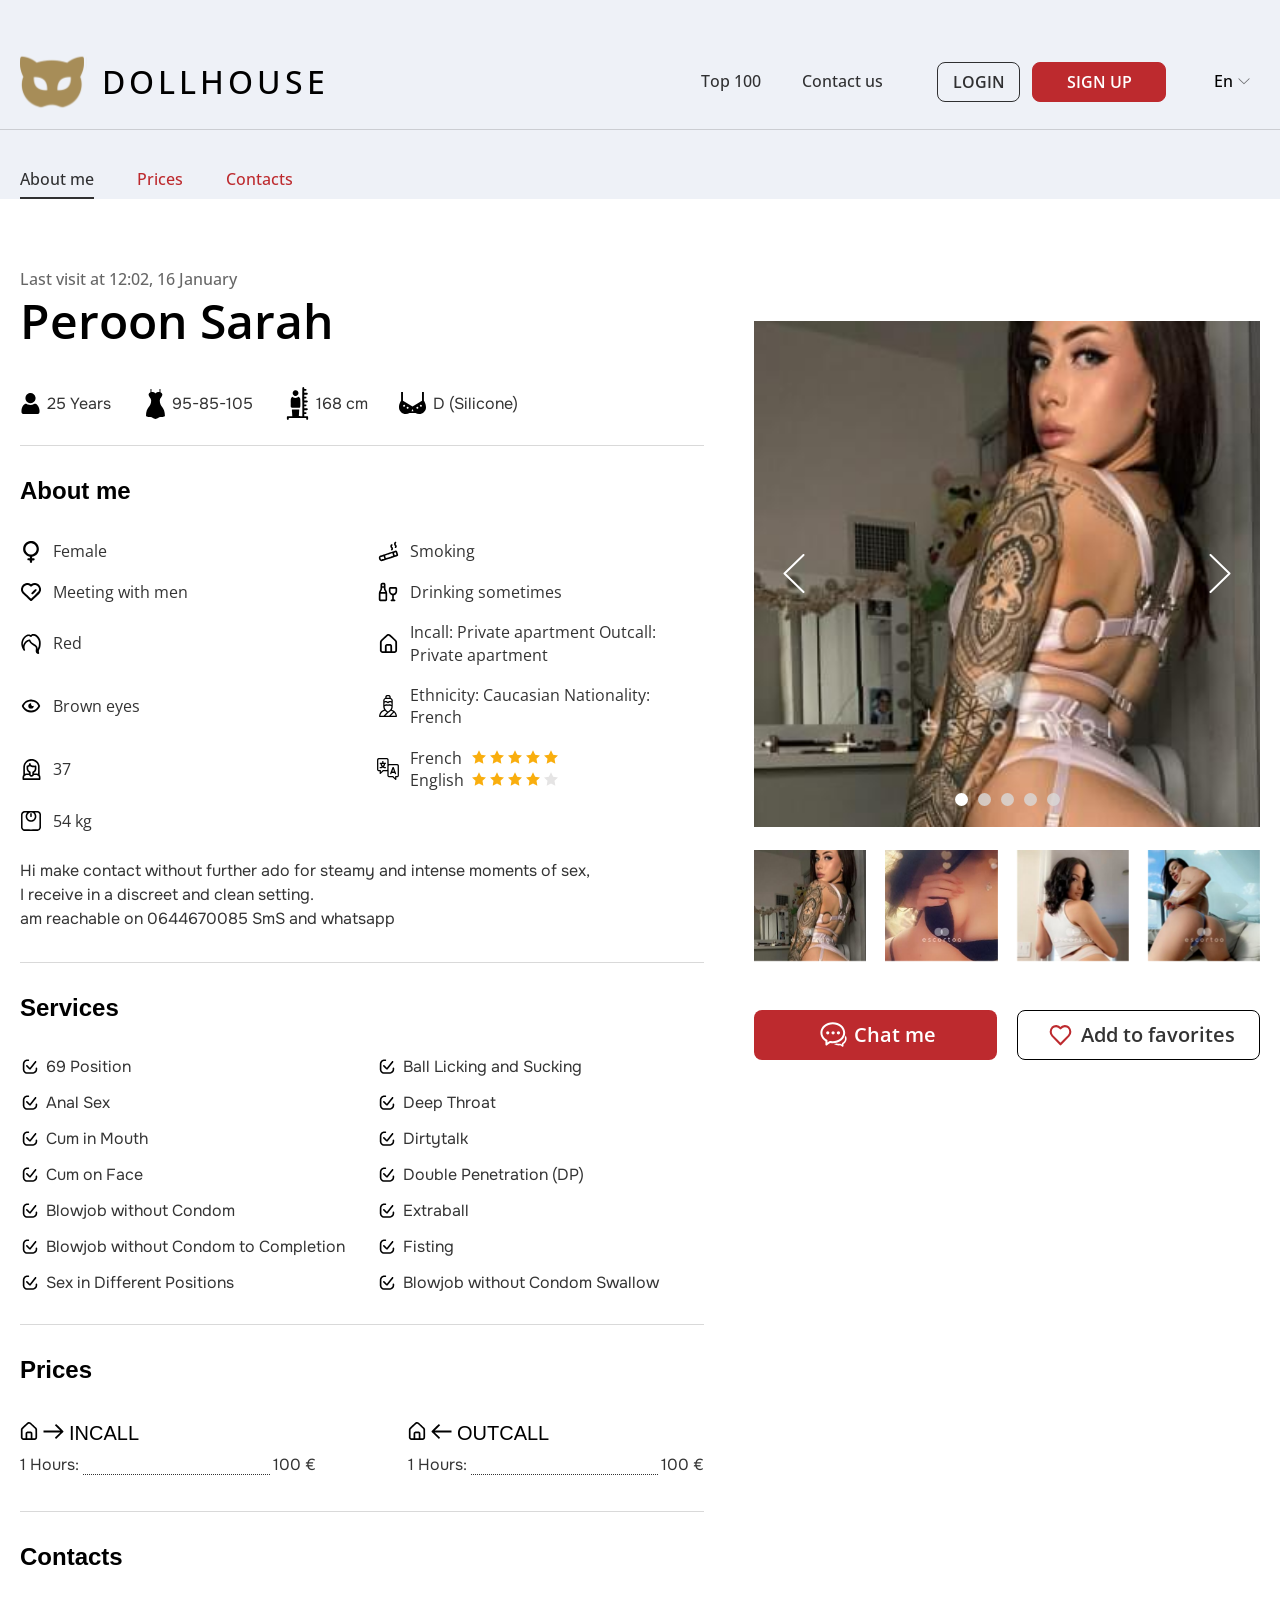
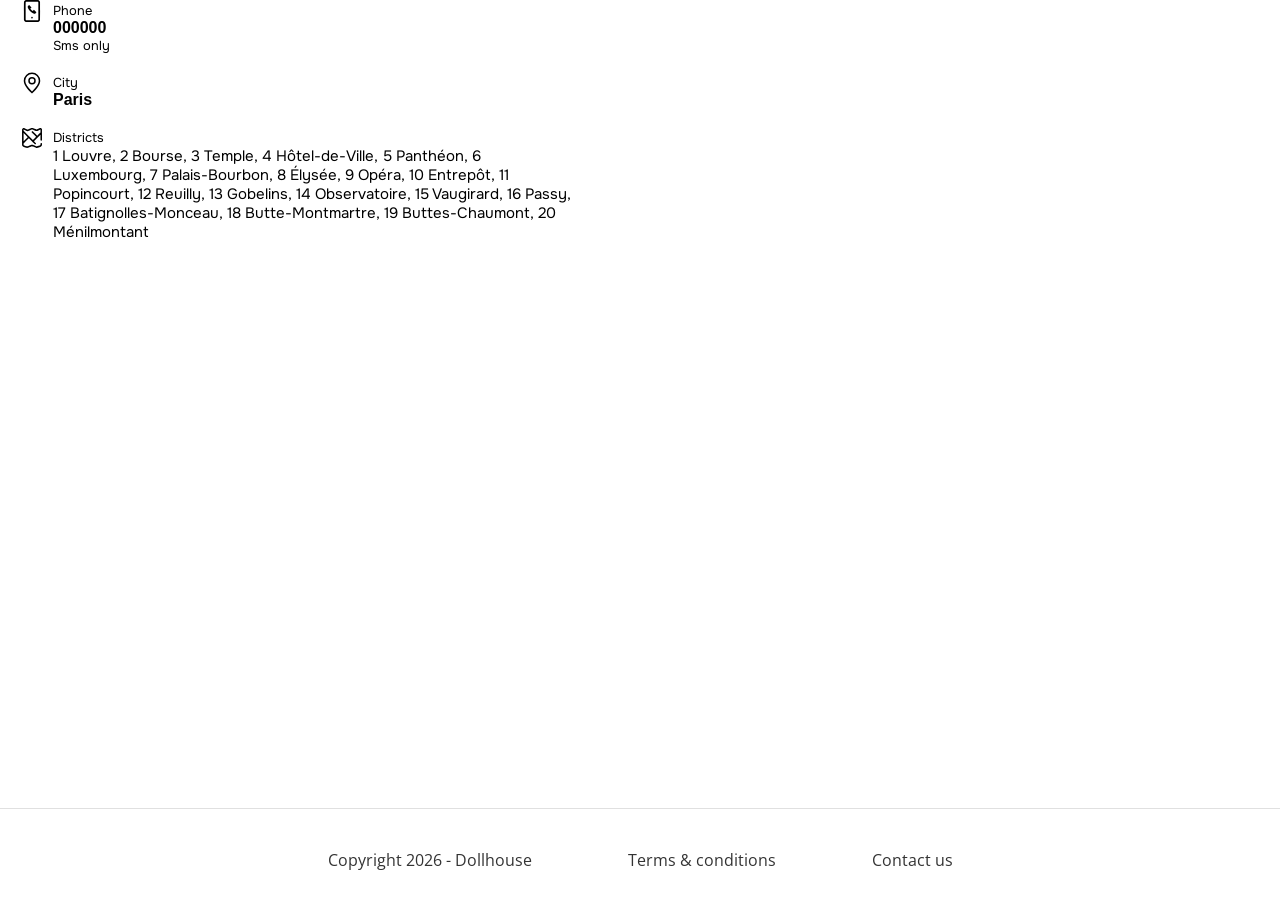
==== commit 97f78764: "Add files via upload" ====
--- a/about-me.html
+++ b/about-me.html
@@ -4,10 +4,11 @@
    <meta charset="UTF-8">
    <meta http-equiv="X-UA-Compatible" content="IE=edge">
    <meta name="viewport" content="width=device-width, initial-scale=1.0">
-   <link rel="stylesheet" href="files/noUiSlider/nouislider.min.css?_v=20260704201409">
-   <link rel="stylesheet" href="files/swiper/css/swiper-bundle.min.css?_v=20260704201409">
-   <link rel="stylesheet" href="files/fancybox/fancybox.css?_v=20260704201409">
-   <link rel="stylesheet" href="css/style.min.css?_v=20260704201409">
+   <script src="files/js/dark-mode.js?_v=20260719203044"></script>
+   <link rel="stylesheet" href="files/noUiSlider/nouislider.min.css?_v=20260719203044">
+   <link rel="stylesheet" href="files/swiper/css/swiper-bundle.min.css?_v=20260719203044">
+   <link rel="stylesheet" href="files/fancybox/fancybox.css?_v=20260719203044">
+   <link rel="stylesheet" href="css/style.min.css?_v=20260719203044">
    <!--<link rel="icon" type="image/svg+xml" href="favicon.svg">-->
    <title>About me - Doll House</title>
 </head>
@@ -35,7 +36,7 @@
 								<a href="#">Top 100</a>
 							</li>
 							<li class="menu-item">
-								<a href="#">Contact us</a>
+								<a href="#contact-us" class="popup-link">Contact us</a>
 							</li>
 
 							<!--
@@ -75,8 +76,8 @@
 			</div>
 			<div class="header__right">
 				<div data-da="menu__body, last, 1099" class="header__buttons hidden">
-					<a href="#" class="header__btn login">Login</a>
-					<a href="#" class="header__btn sing-up n_btn">SIGN UP</a>
+					<a href="#login" class="header__btn popup-link login">Login</a>
+					<a href="#sign-up" class="header__btn sing-up popup-link n_btn">SIGN UP</a>
 				</div>
 				<div class="language-selector">
 					<button class="language-current" aria-haspopup="listbox">
@@ -113,7 +114,7 @@
                <a href="#">Prices</a>
             </li>
             <li class="menu-item">
-               <a href="#">Contacts</a>
+               <a href="#contact-us" class="popup-link">Contacts</a>
             </li>
          </ul>
       </nav>
@@ -123,7 +124,8 @@
          <div class="n_container">
 
             <div class="about-me">
-               <div class="about-me__items">
+
+               <div id="about-me-items" class="about-me__items">
                   <div class="about-me__item">
                      <div class="about-me__wrap-slider">
                         <div id="big-slider" class="about-me__big-slider">
@@ -186,7 +188,7 @@
                            </div>
                         </div>
                         <div class="about-me__wrap-buttons">
-                           <a href="#" class="n_btn chat">
+                           <a href="#" class="n_btn chat open-contact-block">
                               <div class="wrap-icon">
                                  <svg xmlns="http://www.w3.org/2000/svg" width="35" height="35" viewBox="0 0 24 24">
                                     <path d="M0 0h24v24H0z" fill="none" />
@@ -534,11 +536,81 @@
                      </div>
                   </div>
                </div>
+
+               <div id="about-me-contact-block" class="about-me__contact-block hidden">
+                  <div class="about-me__contact-block-left">
+                     <div class="about-me__contact-block-wrap-image">
+                        <div class="about-me__contact-block-image">
+                           <img class="photo" src="images/slide-1.jpg" alt="">
+                           <div class="about-me__contact-block-wrap-icons">
+                              <div class="about-me__contact-block-wrap-icon">
+                                 <img src="images/svg/about-me-contact-icon-top100.svg" alt="">
+                              </div>
+                              <div class="about-me__contact-block-wrap-icon">
+                                 <img src="images/svg/about-me-contact-icon-vip.svg" alt="">
+                              </div>
+                              <div class="about-me__contact-block-wrap-icon">
+                                 <img src="images/svg/about-me-contact-icon-silver.svg" alt="">
+                              </div>
+                              <div class="about-me__contact-block-wrap-icon">
+                                 <img src="images/svg/about-me-contact-icon-100p-real.svg" alt="">
+                              </div>
+                           </div>
+                        </div>
+                        <a id="about-me-close-contact-block" href="#" class="about-me__close-contact-block n_btn">
+                           <svg width="20" height="20" viewBox="0 0 20 20" fill="none" xmlns="http://www.w3.org/2000/svg">
+                              <path d="M17.0711 15.3033L4.69672 2.92896L2.92895 4.69672L15.3033 17.0711L17.0711 15.3033Z" fill="white"/>
+                              <path d="M15.3033 2.92898L2.92896 15.3033L4.69672 17.0711L17.0711 4.69674L15.3033 2.92898Z" fill="white"/>
+                           </svg>
+                           Close
+                        </a>
+                     </div>
+                  </div>
+                  <div class="about-me__contact-block-right">
+                     <div class="about-me__contact-right-block">
+                        <h2 class="about-me__contact-block-title">Phone</h2>
+                        <div class="about-me__contact-block-culumns">
+                           <div class="about-me__contact-block-culumn">
+                              <a href="tel:+380644663210" class="phone">06 44 66 32 10</a>
+                           </div>
+                           <div class="about-me__contact-block-culumn">
+                              <ul>
+                                 <li>
+                                    <a href="#">
+                                       <div class="wrap-icon">
+                                          <img src="images/svg/about-me-contact-icon-sms.svg" alt="">
+                                       </div>
+                                       SMS
+                                    </a>
+                                 </li>
+                                 <li>
+                                    <a href="#">
+                                       <div class="wrap-icon">
+                                          <img src="images/svg/about-me-contact-icon-whatsapp.svg" alt="">
+                                       </div>
+                                       WhatsApp
+                                    </a>
+                                 </li>
+                              </ul>
+                           </div>
+                        </div>
+                     </div>
+                     <div class="about-me__contact-right-block">
+                        <h2 class="about-me__contact-block-title">Private message</h2>
+                        <form class="about-me__contact-block-form">
+                           <textarea placeholder="Enter your text"></textarea>
+                           <button type="submit" class="n_btn">Send</button>
+                        </form>
+                     </div>
+                  </div>
+               </div>
+
             </div>
 
          </div>
 
 		</main>
+
 		<footer class="footer">
    <div class="n_container full-hd">
       <nav class="footer__nav first-no-link">
@@ -554,15 +626,121 @@
       </nav>
    </div>
 </footer>
+
+<div id="contact-us" class="popup contact-form-popup">
+   <div class="popup__body">
+      <div class="popup__content">
+         <a href="" class="popup__close close-popup">
+            <svg width="20" height="20" viewBox="0 0 20 20" fill="none" xmlns="http://www.w3.org/2000/svg">
+               <path d="M17.0711 15.3033L4.69678 2.92896L2.92901 4.69672L15.3034 17.0711L17.0711 15.3033Z" fill="black" fill-opacity="0.8"/>
+               <path d="M15.3031 2.92892L2.92871 15.3033L4.69648 17.0711L17.0708 4.69668L15.3031 2.92892Z" fill="black" fill-opacity="0.8"/>
+            </svg>
+         </a>
+         <h2 class="popup__title">Contacts</h2>
+         <form class="popup__form contact">
+            <div class="contact-form-popup__wrap-fields">
+               <div class="contact-form-popup__wrap-field">
+                  <label for="your-name">Your Name*</label>
+                  <input type="text" placeholder="Your Name" id="your-name">
+               </div>
+               <div class="contact-form-popup__wrap-field">
+                  <label for="email">Email*</label>
+                  <input type="text" placeholder="example.com" id="email">
+               </div>
+            </div>
+            <div class="contact-form-popup__wrap-field">
+               <label for="subject">Subject*</label>
+               <input type="text" placeholder="Subject" id="subject">
+            </div>
+            <div class="contact-form-popup__wrap-field">
+               <label for="body">Body*</label>
+               <textarea id="body" placeholder="Your message" class="contact-form-popup__textarea"></textarea>
+            </div>
+            <button type="submit" class="contact-form-popup__submit n_btn">Send</button>
+         </form>
+      </div>
+   </div>
+</div>
 	</div>
 
-	<script src="files/swiper/js/swiper-bundle.min.js?_v=20260704201409"></script>
-   <script src="files/swiper/js/init.js?_v=20260704201409"></script>
+   <div class="wrap-bottom-icons">
+      <div class="n_container">
+         <div class="wrap-bottom-icons__columns">
+            <a class="wrap-bottom-icons__column bg-color-whatsapp" href="#">
+               <svg width="29" height="29" viewBox="0 0 24 24" xmlns="http://www.w3.org/2000/svg">
+                  <path fill-rule="nonzero" d="M7.253 18.494l.724.423A7.953 7.953 0 0 0 12 20a8 8 0 1 0-8-8c0 1.436.377 2.813 1.084 4.024l.422.724-.653 2.401 2.4-.655zM2.004 22l1.352-4.968A9.954 9.954 0 0 1 2 12C2 6.477 6.477 2 12 2s10 4.477 10 10-4.477 10-10 10a9.954 9.954 0 0 1-5.03-1.355L2.004 22zM8.391 7.308c.134-.01.269-.01.403-.004.054.004.108.01.162.016.159.018.334.115.393.249.298.676.588 1.357.868 2.04.062.152.025.347-.093.537a4.38 4.38 0 0 1-.263.372c-.113.145-.356.411-.356.411s-.099.118-.061.265c.014.056.06.137.102.205l.059.095c.256.427.6.86 1.02 1.268.12.116.237.235.363.346.468.413.998.75 1.57 1l.005.002c.085.037.128.057.252.11.062.026.126.049.191.066a.35.35 0 0 0 .367-.13c.724-.877.79-.934.796-.934v.002a.482.482 0 0 1 .378-.127c.06.004.121.015.177.04.531.243 1.4.622 1.4.622l.582.261c.098.047.187.158.19.265.004.067.01.175-.013.373-.032.259-.11.57-.188.733a1.155 1.155 0 0 1-.21.302 2.378 2.378 0 0 1-.33.288 3.71 3.71 0 0 1-.125.09 5.024 5.024 0 0 1-.383.22 1.99 1.99 0 0 1-.833.23c-.185.01-.37.024-.556.014-.008 0-.568-.087-.568-.087a9.448 9.448 0 0 1-3.84-2.046c-.226-.199-.435-.413-.649-.626-.89-.885-1.562-1.84-1.97-2.742A3.47 3.47 0 0 1 6.9 9.62a2.729 2.729 0 0 1 .564-1.68c.073-.094.142-.192.261-.305.127-.12.207-.184.294-.228a.961.961 0 0 1 .371-.1z" fill="#FFFFFF"/>
+               </svg>
+               <span>WhatsApp</span>
+            </a>
+            <a class="wrap-bottom-icons__column bg-color-viber" href="#">
+               <svg width="30" height="30" viewBox="0 0 24 24" xmlns="http://www.w3.org/2000/svg" fill="none">
+                  <path d="M12.743 13.455s.356.03.547-.206l.374-.47c.18-.232.614-.38 1.04-.144a11.005 11.005 0 0 1 .928.593c.282.207.86.69.862.69.276.233.34.574.152.934l-.002.008a3.896 3.896 0 0 1-.777.957l-.007.005q-.401.335-.789.381a.522.522 0 0 1-.115.008 1.05 1.05 0 0 1-.335-.052l-.009-.012c-.398-.113-1.062-.394-2.169-1.004a12.917 12.917 0 0 1-1.822-1.204 9.553 9.553 0 0 1-.82-.727l-.027-.027-.028-.028-.028-.027-.027-.028a9.553 9.553 0 0 1-.727-.82A12.93 12.93 0 0 1 7.76 10.46c-.61-1.107-.891-1.77-1.004-2.17l-.012-.008a1.05 1.05 0 0 1-.051-.335.506.506 0 0 1 .007-.115q.048-.387.382-.79l.005-.007a3.888 3.888 0 0 1 .957-.777l.007-.001c.36-.188.702-.124.934.15.002.001.484.58.69.862a11.005 11.005 0 0 1 .593.929c.237.425.089.86-.144 1.04l-.47.373c-.237.192-.206.548-.206.548s.696 2.633 3.295 3.296zm-.878-7.875a.253.253 0 0 0-.256.252.253.253 0 0 0 .252.254c1.353.01 2.454.447 3.356 1.326.894.872 1.351 2.057 1.363 3.611a.253.253 0 0 0 .254.252.253.253 0 0 0 .252-.255c-.013-1.654-.517-2.996-1.516-3.97-.99-.965-2.242-1.46-3.705-1.47Zm.463 1.313a.253.253 0 0 0-.271.234.253.253 0 0 0 .234.271c.966.071 1.682.387 2.205.957.524.573.773 1.27.754 2.141a.253.253 0 0 0 .248.258.253.253 0 0 0 .258-.246c.021-.978-.276-1.827-.887-2.494-.617-.674-1.48-1.044-2.54-1.121Zm.379 1.357a.253.253 0 0 0-.266.24.253.253 0 0 0 .239.266c.436.023.73.146.93.351.198.206.32.516.343.971a.253.253 0 0 0 .264.24.253.253 0 0 0 .24-.263c-.027-.537-.18-.984-.484-1.3-.305-.314-.743-.478-1.266-.505Zm6.636-4.3c-.497-.458-2.506-1.916-6.98-1.936 0 0-5.275-.318-7.847 2.041-1.431 1.432-1.935 3.527-1.988 6.125-.053 2.597-.122 7.465 4.57 8.785h.005L7.1 20.98s-.03.815.507.981c.65.202 1.03-.418 1.65-1.086.341-.367.811-.905 1.165-1.317 3.21.27 5.678-.347 5.958-.439.648-.21 4.315-.68 4.91-5.547.616-5.017-.297-8.19-1.947-9.621Zm.544 9.262c-.504 4.064-3.478 4.32-4.026 4.496-.233.075-2.401.614-5.127.436 0 0-2.031 2.45-2.666 3.088-.099.1-.215.14-.293.12-.11-.027-.14-.156-.138-.345l.017-3.347s-.002 0 0 0c-3.97-1.102-3.738-5.246-3.693-7.415.045-2.17.453-3.947 1.664-5.143C7.8 3.132 12.28 3.426 12.28 3.426c3.784.017 5.598 1.157 6.018 1.538 1.396 1.196 2.108 4.056 1.588 8.247z" fill="#FFFFFF" stroke-width="0.0300125"/>
+               </svg>
+               <span>Viber</span>
+            </a>
+            <a class="wrap-bottom-icons__column bg-color-sms open-contact-block" href="#">
+               <svg style="margin-bottom:-1px;" width="30" height="30" viewBox="0 0 24 24" fill="none" xmlns="http://www.w3.org/2000/svg">
+                  <path d="M12 3C5.11765 3 3 4.64706 3 10C3 13.7383 4.0328 15.6692 7 16.4939V21L11.0124 16.9876C11.3301 16.996 11.6592 17 12 17C18.8824 17 21 15.3529 21 10C21 4.64706 18.8824 3 12 3Z" fill="#FFFFFF" stroke="#FFFFFF" stroke-width="1.5" stroke-linecap="round" stroke-linejoin="round"/>
+               </svg>
+               <span>Sms</span>
+            </a>
+            <a class="wrap-bottom-icons__column bg-color-call" href="#">
+               <svg style="margin-bottom:3px;margin-top:4px;" width="22" height="22" viewBox="0 0 15 15" xmlns="http://www.w3.org/2000/svg">
+                  <g transform="translate(-103.000000, -7321.000000)">
+                     <g transform="translate(56.000000, 160.000000)">
+                        <path fill="#FFFFFF" d="M61.7302966,7173.99596 C61.2672966,7175.40296 59.4532966,7176.10496 58.1572966,7175.98796 C56.3872966,7175.82796 54.4612966,7174.88896 52.9992966,7173.85496 C50.8502966,7172.33496 48.8372966,7169.98396 47.6642966,7167.48896 C46.8352966,7165.72596 46.6492966,7163.55796 47.8822966,7161.95096 C48.3382966,7161.35696 48.8312966,7161.03996 49.5722966,7161.00296 C50.6002966,7160.95296 50.7442966,7161.54096 51.0972966,7162.45696 C51.3602966,7163.14196 51.7112966,7163.84096 51.9072966,7164.55096 C52.2742966,7165.87596 50.9912966,7165.93096 50.8292966,7167.01396 C50.7282966,7167.69696 51.5562966,7168.61296 51.9302966,7169.09996 C52.6632966,7170.05396 53.5442966,7170.87696 54.5382966,7171.50296 C55.1072966,7171.86196 56.0262966,7172.50896 56.6782966,7172.15196 C57.6822966,7171.60196 57.5872966,7169.90896 58.9912966,7170.48196 C59.7182966,7170.77796 60.4222966,7171.20496 61.1162966,7171.57896 C62.1892966,7172.15596 62.1392966,7172.75396 61.7302966,7173.99596 C61.4242966,7174.92396 62.0362966,7173.06796 61.7302966,7173.99596"></path>
+                     </g>
+                  </g>
+               </svg>
+               <span>Call me</span>
+            </a>
+         </div>
+      </div>
+   </div>
+
+	<script src="files/swiper/js/swiper-bundle.min.js?_v=20260719203044"></script>
+   <script src="files/swiper/js/init.js?_v=20260719203044"></script>
 	
-   <script src="js/script.min.js?_v=20260704201409"></script>
-
-   <script src="files/fancybox/fancybox.umd.js?_v=20260704201409"></script>
-   <script src="files/fancybox/fancybox.init.js?_v=20260704201409"></script>
+   <script src="js/script.min.js?_v=20260719203044"></script>
+
+   <script src="files/fancybox/fancybox.umd.js?_v=20260719203044"></script>
+   <script src="files/fancybox/fancybox.init.js?_v=20260719203044"></script>
+   
+   <script>
+      document.addEventListener('DOMContentLoaded', function () {
+         const contactBlock = document.getElementById('about-me-contact-block');
+         const itemsBlock = document.getElementById('about-me-items');
+
+         const openButtons = document.querySelectorAll('.open-contact-block');
+         const closeButton = document.getElementById('about-me-close-contact-block');
+
+         function showContactBlock(e) {
+            if (e) e.preventDefault();
+            if (!contactBlock || !itemsBlock) return;
+
+            contactBlock.classList.remove('hidden');
+            itemsBlock.classList.add('hidden');
+         }
+
+         function hideContactBlock(e) {
+            if (e) e.preventDefault();
+            if (!contactBlock || !itemsBlock) return;
+
+            contactBlock.classList.add('hidden');
+            itemsBlock.classList.remove('hidden');
+         }
+
+         if (openButtons.length) {
+            openButtons.forEach(function (btn) {
+               btn.addEventListener('click', showContactBlock);
+            });
+         }
+
+         if (closeButton) {
+            closeButton.addEventListener('click', hideContactBlock);
+         }
+      });
+   </script>
 
 </body>
 </html>
--- a/css/style.min.css
+++ b/css/style.min.css
@@ -1 +1 @@
-@charset "UTF-8";@font-face{font-family:"Open Sans";font-style:normal;font-weight:400;font-stretch:100%;font-display:swap;src:url(../files/fonts/OpenSans/400/cyrillic-ext.woff2) format("woff2");unicode-range:U+0460-052F,U+1C80-1C8A,U+20B4,U+2DE0-2DFF,U+A640-A69F,U+FE2E-FE2F}@font-face{font-family:"Open Sans";font-style:normal;font-weight:400;font-stretch:100%;font-display:swap;src:url(../files/fonts/OpenSans/400/cyrillic.woff2) format("woff2");unicode-range:U+0301,U+0400-045F,U+0490-0491,U+04B0-04B1,U+2116}@font-face{font-family:"Open Sans";font-style:normal;font-weight:400;font-stretch:100%;font-display:swap;src:url(../files/fonts/OpenSans/400/greek-ext.woff2) format("woff2");unicode-range:U+1F00-1FFF}@font-face{font-family:"Open Sans";font-style:normal;font-weight:400;font-stretch:100%;font-display:swap;src:url(../files/fonts/OpenSans/400/greek.woff2) format("woff2");unicode-range:U+0370-0377,U+037A-037F,U+0384-038A,U+038C,U+038E-03A1,U+03A3-03FF}@font-face{font-family:"Open Sans";font-style:normal;font-weight:400;font-stretch:100%;font-display:swap;src:url(../files/fonts/OpenSans/400/hebrew.woff2) format("woff2");unicode-range:U+0307-0308,U+0590-05FF,U+200C-2010,U+20AA,U+25CC,U+FB1D-FB4F}@font-face{font-family:"Open Sans";font-style:normal;font-weight:400;font-stretch:100%;font-display:swap;src:url(../files/fonts/OpenSans/400/math.woff2) format("woff2");unicode-range:U+0302-0303,U+0305,U+0307-0308,U+0310,U+0312,U+0315,U+031A,U+0326-0327,U+032C,U+032F-0330,U+0332-0333,U+0338,U+033A,U+0346,U+034D,U+0391-03A1,U+03A3-03A9,U+03B1-03C9,U+03D1,U+03D5-03D6,U+03F0-03F1,U+03F4-03F5,U+2016-2017,U+2034-2038,U+203C,U+2040,U+2043,U+2047,U+2050,U+2057,U+205F,U+2070-2071,U+2074-208E,U+2090-209C,U+20D0-20DC,U+20E1,U+20E5-20EF,U+2100-2112,U+2114-2115,U+2117-2121,U+2123-214F,U+2190,U+2192,U+2194-21AE,U+21B0-21E5,U+21F1-21F2,U+21F4-2211,U+2213-2214,U+2216-22FF,U+2308-230B,U+2310,U+2319,U+231C-2321,U+2336-237A,U+237C,U+2395,U+239B-23B7,U+23D0,U+23DC-23E1,U+2474-2475,U+25AF,U+25B3,U+25B7,U+25BD,U+25C1,U+25CA,U+25CC,U+25FB,U+266D-266F,U+27C0-27FF,U+2900-2AFF,U+2B0E-2B11,U+2B30-2B4C,U+2BFE,U+3030,U+FF5B,U+FF5D,U+1D400-1D7FF,U+1EE00-1EEFF}@font-face{font-family:"Open Sans";font-style:normal;font-weight:400;font-stretch:100%;font-display:swap;src:url(../files/fonts/OpenSans/400/symbols.woff2) format("woff2");unicode-range:U+0001-000C,U+000E-001F,U+007F-009F,U+20DD-20E0,U+20E2-20E4,U+2150-218F,U+2190,U+2192,U+2194-2199,U+21AF,U+21E6-21F0,U+21F3,U+2218-2219,U+2299,U+22C4-22C6,U+2300-243F,U+2440-244A,U+2460-24FF,U+25A0-27BF,U+2800-28FF,U+2921-2922,U+2981,U+29BF,U+29EB,U+2B00-2BFF,U+4DC0-4DFF,U+FFF9-FFFB,U+10140-1018E,U+10190-1019C,U+101A0,U+101D0-101FD,U+102E0-102FB,U+10E60-10E7E,U+1D2C0-1D2D3,U+1D2E0-1D37F,U+1F000-1F0FF,U+1F100-1F1AD,U+1F1E6-1F1FF,U+1F30D-1F30F,U+1F315,U+1F31C,U+1F31E,U+1F320-1F32C,U+1F336,U+1F378,U+1F37D,U+1F382,U+1F393-1F39F,U+1F3A7-1F3A8,U+1F3AC-1F3AF,U+1F3C2,U+1F3C4-1F3C6,U+1F3CA-1F3CE,U+1F3D4-1F3E0,U+1F3ED,U+1F3F1-1F3F3,U+1F3F5-1F3F7,U+1F408,U+1F415,U+1F41F,U+1F426,U+1F43F,U+1F441-1F442,U+1F444,U+1F446-1F449,U+1F44C-1F44E,U+1F453,U+1F46A,U+1F47D,U+1F4A3,U+1F4B0,U+1F4B3,U+1F4B9,U+1F4BB,U+1F4BF,U+1F4C8-1F4CB,U+1F4D6,U+1F4DA,U+1F4DF,U+1F4E3-1F4E6,U+1F4EA-1F4ED,U+1F4F7,U+1F4F9-1F4FB,U+1F4FD-1F4FE,U+1F503,U+1F507-1F50B,U+1F50D,U+1F512-1F513,U+1F53E-1F54A,U+1F54F-1F5FA,U+1F610,U+1F650-1F67F,U+1F687,U+1F68D,U+1F691,U+1F694,U+1F698,U+1F6AD,U+1F6B2,U+1F6B9-1F6BA,U+1F6BC,U+1F6C6-1F6CF,U+1F6D3-1F6D7,U+1F6E0-1F6EA,U+1F6F0-1F6F3,U+1F6F7-1F6FC,U+1F700-1F7FF,U+1F800-1F80B,U+1F810-1F847,U+1F850-1F859,U+1F860-1F887,U+1F890-1F8AD,U+1F8B0-1F8BB,U+1F8C0-1F8C1,U+1F900-1F90B,U+1F93B,U+1F946,U+1F984,U+1F996,U+1F9E9,U+1FA00-1FA6F,U+1FA70-1FA7C,U+1FA80-1FA89,U+1FA8F-1FAC6,U+1FACE-1FADC,U+1FADF-1FAE9,U+1FAF0-1FAF8,U+1FB00-1FBFF}@font-face{font-family:"Open Sans";font-style:normal;font-weight:400;font-stretch:100%;font-display:swap;src:url(../files/fonts/OpenSans/400/vietnamese.woff2) format("woff2");unicode-range:U+0102-0103,U+0110-0111,U+0128-0129,U+0168-0169,U+01A0-01A1,U+01AF-01B0,U+0300-0301,U+0303-0304,U+0308-0309,U+0323,U+0329,U+1EA0-1EF9,U+20AB}@font-face{font-family:"Open Sans";font-style:normal;font-weight:400;font-stretch:100%;font-display:swap;src:url(../files/fonts/OpenSans/400/latin-ext.woff2) format("woff2");unicode-range:U+0100-02BA,U+02BD-02C5,U+02C7-02CC,U+02CE-02D7,U+02DD-02FF,U+0304,U+0308,U+0329,U+1D00-1DBF,U+1E00-1E9F,U+1EF2-1EFF,U+2020,U+20A0-20AB,U+20AD-20C0,U+2113,U+2C60-2C7F,U+A720-A7FF}@font-face{font-family:"Open Sans";font-style:normal;font-weight:400;font-stretch:100%;font-display:swap;src:url(../files/fonts/OpenSans/400/latin.woff2) format("woff2");unicode-range:U+0000-00FF,U+0131,U+0152-0153,U+02BB-02BC,U+02C6,U+02DA,U+02DC,U+0304,U+0308,U+0329,U+2000-206F,U+20AC,U+2122,U+2191,U+2193,U+2212,U+2215,U+FEFF,U+FFFD}@font-face{font-family:"Open Sans";font-style:normal;font-weight:500;font-stretch:100%;font-display:swap;src:url(../files/fonts/OpenSans/500/cyrillic-ext.woff2) format("woff2");unicode-range:U+0460-052F,U+1C80-1C8A,U+20B4,U+2DE0-2DFF,U+A640-A69F,U+FE2E-FE2F}@font-face{font-family:"Open Sans";font-style:normal;font-weight:500;font-stretch:100%;font-display:swap;src:url(../files/fonts/OpenSans/500/cyrillic.woff2) format("woff2");unicode-range:U+0301,U+0400-045F,U+0490-0491,U+04B0-04B1,U+2116}@font-face{font-family:"Open Sans";font-style:normal;font-weight:500;font-stretch:100%;font-display:swap;src:url(../files/fonts/OpenSans/500/greek-ext.woff2) format("woff2");unicode-range:U+1F00-1FFF}@font-face{font-family:"Open Sans";font-style:normal;font-weight:500;font-stretch:100%;font-display:swap;src:url(../files/fonts/OpenSans/500/greek.woff2) format("woff2");unicode-range:U+0370-0377,U+037A-037F,U+0384-038A,U+038C,U+038E-03A1,U+03A3-03FF}@font-face{font-family:"Open Sans";font-style:normal;font-weight:500;font-stretch:100%;font-display:swap;src:url(../files/fonts/OpenSans/500/hebrew.woff2) format("woff2");unicode-range:U+0307-0308,U+0590-05FF,U+200C-2010,U+20AA,U+25CC,U+FB1D-FB4F}@font-face{font-family:"Open Sans";font-style:normal;font-weight:500;font-stretch:100%;font-display:swap;src:url(../files/fonts/OpenSans/500/math.woff2) format("woff2");unicode-range:U+0302-0303,U+0305,U+0307-0308,U+0310,U+0312,U+0315,U+031A,U+0326-0327,U+032C,U+032F-0330,U+0332-0333,U+0338,U+033A,U+0346,U+034D,U+0391-03A1,U+03A3-03A9,U+03B1-03C9,U+03D1,U+03D5-03D6,U+03F0-03F1,U+03F4-03F5,U+2016-2017,U+2034-2038,U+203C,U+2040,U+2043,U+2047,U+2050,U+2057,U+205F,U+2070-2071,U+2074-208E,U+2090-209C,U+20D0-20DC,U+20E1,U+20E5-20EF,U+2100-2112,U+2114-2115,U+2117-2121,U+2123-214F,U+2190,U+2192,U+2194-21AE,U+21B0-21E5,U+21F1-21F2,U+21F4-2211,U+2213-2214,U+2216-22FF,U+2308-230B,U+2310,U+2319,U+231C-2321,U+2336-237A,U+237C,U+2395,U+239B-23B7,U+23D0,U+23DC-23E1,U+2474-2475,U+25AF,U+25B3,U+25B7,U+25BD,U+25C1,U+25CA,U+25CC,U+25FB,U+266D-266F,U+27C0-27FF,U+2900-2AFF,U+2B0E-2B11,U+2B30-2B4C,U+2BFE,U+3030,U+FF5B,U+FF5D,U+1D400-1D7FF,U+1EE00-1EEFF}@font-face{font-family:"Open Sans";font-style:normal;font-weight:500;font-stretch:100%;font-display:swap;src:url(../files/fonts/OpenSans/500/symbols.woff2) format("woff2");unicode-range:U+0001-000C,U+000E-001F,U+007F-009F,U+20DD-20E0,U+20E2-20E4,U+2150-218F,U+2190,U+2192,U+2194-2199,U+21AF,U+21E6-21F0,U+21F3,U+2218-2219,U+2299,U+22C4-22C6,U+2300-243F,U+2440-244A,U+2460-24FF,U+25A0-27BF,U+2800-28FF,U+2921-2922,U+2981,U+29BF,U+29EB,U+2B00-2BFF,U+4DC0-4DFF,U+FFF9-FFFB,U+10140-1018E,U+10190-1019C,U+101A0,U+101D0-101FD,U+102E0-102FB,U+10E60-10E7E,U+1D2C0-1D2D3,U+1D2E0-1D37F,U+1F000-1F0FF,U+1F100-1F1AD,U+1F1E6-1F1FF,U+1F30D-1F30F,U+1F315,U+1F31C,U+1F31E,U+1F320-1F32C,U+1F336,U+1F378,U+1F37D,U+1F382,U+1F393-1F39F,U+1F3A7-1F3A8,U+1F3AC-1F3AF,U+1F3C2,U+1F3C4-1F3C6,U+1F3CA-1F3CE,U+1F3D4-1F3E0,U+1F3ED,U+1F3F1-1F3F3,U+1F3F5-1F3F7,U+1F408,U+1F415,U+1F41F,U+1F426,U+1F43F,U+1F441-1F442,U+1F444,U+1F446-1F449,U+1F44C-1F44E,U+1F453,U+1F46A,U+1F47D,U+1F4A3,U+1F4B0,U+1F4B3,U+1F4B9,U+1F4BB,U+1F4BF,U+1F4C8-1F4CB,U+1F4D6,U+1F4DA,U+1F4DF,U+1F4E3-1F4E6,U+1F4EA-1F4ED,U+1F4F7,U+1F4F9-1F4FB,U+1F4FD-1F4FE,U+1F503,U+1F507-1F50B,U+1F50D,U+1F512-1F513,U+1F53E-1F54A,U+1F54F-1F5FA,U+1F610,U+1F650-1F67F,U+1F687,U+1F68D,U+1F691,U+1F694,U+1F698,U+1F6AD,U+1F6B2,U+1F6B9-1F6BA,U+1F6BC,U+1F6C6-1F6CF,U+1F6D3-1F6D7,U+1F6E0-1F6EA,U+1F6F0-1F6F3,U+1F6F7-1F6FC,U+1F700-1F7FF,U+1F800-1F80B,U+1F810-1F847,U+1F850-1F859,U+1F860-1F887,U+1F890-1F8AD,U+1F8B0-1F8BB,U+1F8C0-1F8C1,U+1F900-1F90B,U+1F93B,U+1F946,U+1F984,U+1F996,U+1F9E9,U+1FA00-1FA6F,U+1FA70-1FA7C,U+1FA80-1FA89,U+1FA8F-1FAC6,U+1FACE-1FADC,U+1FADF-1FAE9,U+1FAF0-1FAF8,U+1FB00-1FBFF}@font-face{font-family:"Open Sans";font-style:normal;font-weight:500;font-stretch:100%;font-display:swap;src:url(../files/fonts/OpenSans/500/vietnamese.woff2) format("woff2");unicode-range:U+0102-0103,U+0110-0111,U+0128-0129,U+0168-0169,U+01A0-01A1,U+01AF-01B0,U+0300-0301,U+0303-0304,U+0308-0309,U+0323,U+0329,U+1EA0-1EF9,U+20AB}@font-face{font-family:"Open Sans";font-style:normal;font-weight:500;font-stretch:100%;font-display:swap;src:url(../files/fonts/OpenSans/500/latin-ext.woff2) format("woff2");unicode-range:U+0100-02BA,U+02BD-02C5,U+02C7-02CC,U+02CE-02D7,U+02DD-02FF,U+0304,U+0308,U+0329,U+1D00-1DBF,U+1E00-1E9F,U+1EF2-1EFF,U+2020,U+20A0-20AB,U+20AD-20C0,U+2113,U+2C60-2C7F,U+A720-A7FF}@font-face{font-family:"Open Sans";font-style:normal;font-weight:500;font-stretch:100%;font-display:swap;src:url(../files/fonts/OpenSans/500/latin.woff2) format("woff2");unicode-range:U+0000-00FF,U+0131,U+0152-0153,U+02BB-02BC,U+02C6,U+02DA,U+02DC,U+0304,U+0308,U+0329,U+2000-206F,U+20AC,U+2122,U+2191,U+2193,U+2212,U+2215,U+FEFF,U+FFFD}@font-face{font-family:"Open Sans";font-style:normal;font-weight:600;font-stretch:100%;font-display:swap;src:url(../files/fonts/OpenSans/600/cyrillic-ext.woff2) format("woff2");unicode-range:U+0460-052F,U+1C80-1C8A,U+20B4,U+2DE0-2DFF,U+A640-A69F,U+FE2E-FE2F}@font-face{font-family:"Open Sans";font-style:normal;font-weight:600;font-stretch:100%;font-display:swap;src:url(../files/fonts/OpenSans/600/cyrillic.woff2) format("woff2");unicode-range:U+0301,U+0400-045F,U+0490-0491,U+04B0-04B1,U+2116}@font-face{font-family:"Open Sans";font-style:normal;font-weight:600;font-stretch:100%;font-display:swap;src:url(../files/fonts/OpenSans/600/greek-ext.woff2) format("woff2");unicode-range:U+1F00-1FFF}@font-face{font-family:"Open Sans";font-style:normal;font-weight:600;font-stretch:100%;font-display:swap;src:url(../files/fonts/OpenSans/600/greek.woff2) format("woff2");unicode-range:U+0370-0377,U+037A-037F,U+0384-038A,U+038C,U+038E-03A1,U+03A3-03FF}@font-face{font-family:"Open Sans";font-style:normal;font-weight:600;font-stretch:100%;font-display:swap;src:url(../files/fonts/OpenSans/600/hebrew.woff2) format("woff2");unicode-range:U+0307-0308,U+0590-05FF,U+200C-2010,U+20AA,U+25CC,U+FB1D-FB4F}@font-face{font-family:"Open Sans";font-style:normal;font-weight:600;font-stretch:100%;font-display:swap;src:url(../files/fonts/OpenSans/600/math.woff2) format("woff2");unicode-range:U+0302-0303,U+0305,U+0307-0308,U+0310,U+0312,U+0315,U+031A,U+0326-0327,U+032C,U+032F-0330,U+0332-0333,U+0338,U+033A,U+0346,U+034D,U+0391-03A1,U+03A3-03A9,U+03B1-03C9,U+03D1,U+03D5-03D6,U+03F0-03F1,U+03F4-03F5,U+2016-2017,U+2034-2038,U+203C,U+2040,U+2043,U+2047,U+2050,U+2057,U+205F,U+2070-2071,U+2074-208E,U+2090-209C,U+20D0-20DC,U+20E1,U+20E5-20EF,U+2100-2112,U+2114-2115,U+2117-2121,U+2123-214F,U+2190,U+2192,U+2194-21AE,U+21B0-21E5,U+21F1-21F2,U+21F4-2211,U+2213-2214,U+2216-22FF,U+2308-230B,U+2310,U+2319,U+231C-2321,U+2336-237A,U+237C,U+2395,U+239B-23B7,U+23D0,U+23DC-23E1,U+2474-2475,U+25AF,U+25B3,U+25B7,U+25BD,U+25C1,U+25CA,U+25CC,U+25FB,U+266D-266F,U+27C0-27FF,U+2900-2AFF,U+2B0E-2B11,U+2B30-2B4C,U+2BFE,U+3030,U+FF5B,U+FF5D,U+1D400-1D7FF,U+1EE00-1EEFF}@font-face{font-family:"Open Sans";font-style:normal;font-weight:600;font-stretch:100%;font-display:swap;src:url(../files/fonts/OpenSans/600/symbols.woff2) format("woff2");unicode-range:U+0001-000C,U+000E-001F,U+007F-009F,U+20DD-20E0,U+20E2-20E4,U+2150-218F,U+2190,U+2192,U+2194-2199,U+21AF,U+21E6-21F0,U+21F3,U+2218-2219,U+2299,U+22C4-22C6,U+2300-243F,U+2440-244A,U+2460-24FF,U+25A0-27BF,U+2800-28FF,U+2921-2922,U+2981,U+29BF,U+29EB,U+2B00-2BFF,U+4DC0-4DFF,U+FFF9-FFFB,U+10140-1018E,U+10190-1019C,U+101A0,U+101D0-101FD,U+102E0-102FB,U+10E60-10E7E,U+1D2C0-1D2D3,U+1D2E0-1D37F,U+1F000-1F0FF,U+1F100-1F1AD,U+1F1E6-1F1FF,U+1F30D-1F30F,U+1F315,U+1F31C,U+1F31E,U+1F320-1F32C,U+1F336,U+1F378,U+1F37D,U+1F382,U+1F393-1F39F,U+1F3A7-1F3A8,U+1F3AC-1F3AF,U+1F3C2,U+1F3C4-1F3C6,U+1F3CA-1F3CE,U+1F3D4-1F3E0,U+1F3ED,U+1F3F1-1F3F3,U+1F3F5-1F3F7,U+1F408,U+1F415,U+1F41F,U+1F426,U+1F43F,U+1F441-1F442,U+1F444,U+1F446-1F449,U+1F44C-1F44E,U+1F453,U+1F46A,U+1F47D,U+1F4A3,U+1F4B0,U+1F4B3,U+1F4B9,U+1F4BB,U+1F4BF,U+1F4C8-1F4CB,U+1F4D6,U+1F4DA,U+1F4DF,U+1F4E3-1F4E6,U+1F4EA-1F4ED,U+1F4F7,U+1F4F9-1F4FB,U+1F4FD-1F4FE,U+1F503,U+1F507-1F50B,U+1F50D,U+1F512-1F513,U+1F53E-1F54A,U+1F54F-1F5FA,U+1F610,U+1F650-1F67F,U+1F687,U+1F68D,U+1F691,U+1F694,U+1F698,U+1F6AD,U+1F6B2,U+1F6B9-1F6BA,U+1F6BC,U+1F6C6-1F6CF,U+1F6D3-1F6D7,U+1F6E0-1F6EA,U+1F6F0-1F6F3,U+1F6F7-1F6FC,U+1F700-1F7FF,U+1F800-1F80B,U+1F810-1F847,U+1F850-1F859,U+1F860-1F887,U+1F890-1F8AD,U+1F8B0-1F8BB,U+1F8C0-1F8C1,U+1F900-1F90B,U+1F93B,U+1F946,U+1F984,U+1F996,U+1F9E9,U+1FA00-1FA6F,U+1FA70-1FA7C,U+1FA80-1FA89,U+1FA8F-1FAC6,U+1FACE-1FADC,U+1FADF-1FAE9,U+1FAF0-1FAF8,U+1FB00-1FBFF}@font-face{font-family:"Open Sans";font-style:normal;font-weight:600;font-stretch:100%;font-display:swap;src:url(../files/fonts/OpenSans/600/vietnamese.woff2) format("woff2");unicode-range:U+0102-0103,U+0110-0111,U+0128-0129,U+0168-0169,U+01A0-01A1,U+01AF-01B0,U+0300-0301,U+0303-0304,U+0308-0309,U+0323,U+0329,U+1EA0-1EF9,U+20AB}@font-face{font-family:"Open Sans";font-style:normal;font-weight:600;font-stretch:100%;font-display:swap;src:url(../files/fonts/OpenSans/600/latin-ext.woff2) format("woff2");unicode-range:U+0100-02BA,U+02BD-02C5,U+02C7-02CC,U+02CE-02D7,U+02DD-02FF,U+0304,U+0308,U+0329,U+1D00-1DBF,U+1E00-1E9F,U+1EF2-1EFF,U+2020,U+20A0-20AB,U+20AD-20C0,U+2113,U+2C60-2C7F,U+A720-A7FF}@font-face{font-family:"Open Sans";font-style:normal;font-weight:600;font-stretch:100%;font-display:swap;src:url(../files/fonts/OpenSans/600/latin.woff2) format("woff2");unicode-range:U+0000-00FF,U+0131,U+0152-0153,U+02BB-02BC,U+02C6,U+02DA,U+02DC,U+0304,U+0308,U+0329,U+2000-206F,U+20AC,U+2122,U+2191,U+2193,U+2212,U+2215,U+FEFF,U+FFFD}@font-face{font-family:"Open Sans";font-style:normal;font-weight:700;font-stretch:100%;font-display:swap;src:url(../files/fonts/OpenSans/700/cyrillic-ext.woff2) format("woff2");unicode-range:U+0460-052F,U+1C80-1C8A,U+20B4,U+2DE0-2DFF,U+A640-A69F,U+FE2E-FE2F}@font-face{font-family:"Open Sans";font-style:normal;font-weight:700;font-stretch:100%;font-display:swap;src:url(../files/fonts/OpenSans/700/cyrillic.woff2) format("woff2");unicode-range:U+0301,U+0400-045F,U+0490-0491,U+04B0-04B1,U+2116}@font-face{font-family:"Open Sans";font-style:normal;font-weight:700;font-stretch:100%;font-display:swap;src:url(../files/fonts/OpenSans/700/greek-ext.woff2) format("woff2");unicode-range:U+1F00-1FFF}@font-face{font-family:"Open Sans";font-style:normal;font-weight:700;font-stretch:100%;font-display:swap;src:url(../files/fonts/OpenSans/700/greek.woff2) format("woff2");unicode-range:U+0370-0377,U+037A-037F,U+0384-038A,U+038C,U+038E-03A1,U+03A3-03FF}@font-face{font-family:"Open Sans";font-style:normal;font-weight:700;font-stretch:100%;font-display:swap;src:url(../files/fonts/OpenSans/700/hebrew.woff2) format("woff2");unicode-range:U+0307-0308,U+0590-05FF,U+200C-2010,U+20AA,U+25CC,U+FB1D-FB4F}@font-face{font-family:"Open Sans";font-style:normal;font-weight:700;font-stretch:100%;font-display:swap;src:url(../files/fonts/OpenSans/700/math.woff2) format("woff2");unicode-range:U+0302-0303,U+0305,U+0307-0308,U+0310,U+0312,U+0315,U+031A,U+0326-0327,U+032C,U+032F-0330,U+0332-0333,U+0338,U+033A,U+0346,U+034D,U+0391-03A1,U+03A3-03A9,U+03B1-03C9,U+03D1,U+03D5-03D6,U+03F0-03F1,U+03F4-03F5,U+2016-2017,U+2034-2038,U+203C,U+2040,U+2043,U+2047,U+2050,U+2057,U+205F,U+2070-2071,U+2074-208E,U+2090-209C,U+20D0-20DC,U+20E1,U+20E5-20EF,U+2100-2112,U+2114-2115,U+2117-2121,U+2123-214F,U+2190,U+2192,U+2194-21AE,U+21B0-21E5,U+21F1-21F2,U+21F4-2211,U+2213-2214,U+2216-22FF,U+2308-230B,U+2310,U+2319,U+231C-2321,U+2336-237A,U+237C,U+2395,U+239B-23B7,U+23D0,U+23DC-23E1,U+2474-2475,U+25AF,U+25B3,U+25B7,U+25BD,U+25C1,U+25CA,U+25CC,U+25FB,U+266D-266F,U+27C0-27FF,U+2900-2AFF,U+2B0E-2B11,U+2B30-2B4C,U+2BFE,U+3030,U+FF5B,U+FF5D,U+1D400-1D7FF,U+1EE00-1EEFF}@font-face{font-family:"Open Sans";font-style:normal;font-weight:700;font-stretch:100%;font-display:swap;src:url(../files/fonts/OpenSans/700/symbols.woff2) format("woff2");unicode-range:U+0001-000C,U+000E-001F,U+007F-009F,U+20DD-20E0,U+20E2-20E4,U+2150-218F,U+2190,U+2192,U+2194-2199,U+21AF,U+21E6-21F0,U+21F3,U+2218-2219,U+2299,U+22C4-22C6,U+2300-243F,U+2440-244A,U+2460-24FF,U+25A0-27BF,U+2800-28FF,U+2921-2922,U+2981,U+29BF,U+29EB,U+2B00-2BFF,U+4DC0-4DFF,U+FFF9-FFFB,U+10140-1018E,U+10190-1019C,U+101A0,U+101D0-101FD,U+102E0-102FB,U+10E60-10E7E,U+1D2C0-1D2D3,U+1D2E0-1D37F,U+1F000-1F0FF,U+1F100-1F1AD,U+1F1E6-1F1FF,U+1F30D-1F30F,U+1F315,U+1F31C,U+1F31E,U+1F320-1F32C,U+1F336,U+1F378,U+1F37D,U+1F382,U+1F393-1F39F,U+1F3A7-1F3A8,U+1F3AC-1F3AF,U+1F3C2,U+1F3C4-1F3C6,U+1F3CA-1F3CE,U+1F3D4-1F3E0,U+1F3ED,U+1F3F1-1F3F3,U+1F3F5-1F3F7,U+1F408,U+1F415,U+1F41F,U+1F426,U+1F43F,U+1F441-1F442,U+1F444,U+1F446-1F449,U+1F44C-1F44E,U+1F453,U+1F46A,U+1F47D,U+1F4A3,U+1F4B0,U+1F4B3,U+1F4B9,U+1F4BB,U+1F4BF,U+1F4C8-1F4CB,U+1F4D6,U+1F4DA,U+1F4DF,U+1F4E3-1F4E6,U+1F4EA-1F4ED,U+1F4F7,U+1F4F9-1F4FB,U+1F4FD-1F4FE,U+1F503,U+1F507-1F50B,U+1F50D,U+1F512-1F513,U+1F53E-1F54A,U+1F54F-1F5FA,U+1F610,U+1F650-1F67F,U+1F687,U+1F68D,U+1F691,U+1F694,U+1F698,U+1F6AD,U+1F6B2,U+1F6B9-1F6BA,U+1F6BC,U+1F6C6-1F6CF,U+1F6D3-1F6D7,U+1F6E0-1F6EA,U+1F6F0-1F6F3,U+1F6F7-1F6FC,U+1F700-1F7FF,U+1F800-1F80B,U+1F810-1F847,U+1F850-1F859,U+1F860-1F887,U+1F890-1F8AD,U+1F8B0-1F8BB,U+1F8C0-1F8C1,U+1F900-1F90B,U+1F93B,U+1F946,U+1F984,U+1F996,U+1F9E9,U+1FA00-1FA6F,U+1FA70-1FA7C,U+1FA80-1FA89,U+1FA8F-1FAC6,U+1FACE-1FADC,U+1FADF-1FAE9,U+1FAF0-1FAF8,U+1FB00-1FBFF}@font-face{font-family:"Open Sans";font-style:normal;font-weight:700;font-stretch:100%;font-display:swap;src:url(../files/fonts/OpenSans/700/vietnamese.woff2) format("woff2");unicode-range:U+0102-0103,U+0110-0111,U+0128-0129,U+0168-0169,U+01A0-01A1,U+01AF-01B0,U+0300-0301,U+0303-0304,U+0308-0309,U+0323,U+0329,U+1EA0-1EF9,U+20AB}@font-face{font-family:"Open Sans";font-style:normal;font-weight:700;font-stretch:100%;font-display:swap;src:url(../files/fonts/OpenSans/700/latin-ext.woff2) format("woff2");unicode-range:U+0100-02BA,U+02BD-02C5,U+02C7-02CC,U+02CE-02D7,U+02DD-02FF,U+0304,U+0308,U+0329,U+1D00-1DBF,U+1E00-1E9F,U+1EF2-1EFF,U+2020,U+20A0-20AB,U+20AD-20C0,U+2113,U+2C60-2C7F,U+A720-A7FF}@font-face{font-family:"Open Sans";font-style:normal;font-weight:700;font-stretch:100%;font-display:swap;src:url(../files/fonts/OpenSans/700/latin.woff2) format("woff2");unicode-range:U+0000-00FF,U+0131,U+0152-0153,U+02BB-02BC,U+02C6,U+02DA,U+02DC,U+0304,U+0308,U+0329,U+2000-206F,U+20AC,U+2122,U+2191,U+2193,U+2212,U+2215,U+FEFF,U+FFFD}@font-face{font-family:"Open Sans";font-style:normal;font-weight:800;font-stretch:100%;font-display:swap;src:url(../files/fonts/OpenSans/800/cyrillic-ext.woff2) format("woff2");unicode-range:U+0460-052F,U+1C80-1C8A,U+20B4,U+2DE0-2DFF,U+A640-A69F,U+FE2E-FE2F}@font-face{font-family:"Open Sans";font-style:normal;font-weight:800;font-stretch:100%;font-display:swap;src:url(../files/fonts/OpenSans/800/cyrillic.woff2) format("woff2");unicode-range:U+0301,U+0400-045F,U+0490-0491,U+04B0-04B1,U+2116}@font-face{font-family:"Open Sans";font-style:normal;font-weight:800;font-stretch:100%;font-display:swap;src:url(../files/fonts/OpenSans/800/greek-ext.woff2) format("woff2");unicode-range:U+1F00-1FFF}@font-face{font-family:"Open Sans";font-style:normal;font-weight:800;font-stretch:100%;font-display:swap;src:url(../files/fonts/OpenSans/800/greek.woff2) format("woff2");unicode-range:U+0370-0377,U+037A-037F,U+0384-038A,U+038C,U+038E-03A1,U+03A3-03FF}@font-face{font-family:"Open Sans";font-style:normal;font-weight:800;font-stretch:100%;font-display:swap;src:url(../files/fonts/OpenSans/800/hebrew.woff2) format("woff2");unicode-range:U+0307-0308,U+0590-05FF,U+200C-2010,U+20AA,U+25CC,U+FB1D-FB4F}@font-face{font-family:"Open Sans";font-style:normal;font-weight:800;font-stretch:100%;font-display:swap;src:url(../files/fonts/OpenSans/800/math.woff2) format("woff2");unicode-range:U+0302-0303,U+0305,U+0307-0308,U+0310,U+0312,U+0315,U+031A,U+0326-0327,U+032C,U+032F-0330,U+0332-0333,U+0338,U+033A,U+0346,U+034D,U+0391-03A1,U+03A3-03A9,U+03B1-03C9,U+03D1,U+03D5-03D6,U+03F0-03F1,U+03F4-03F5,U+2016-2017,U+2034-2038,U+203C,U+2040,U+2043,U+2047,U+2050,U+2057,U+205F,U+2070-2071,U+2074-208E,U+2090-209C,U+20D0-20DC,U+20E1,U+20E5-20EF,U+2100-2112,U+2114-2115,U+2117-2121,U+2123-214F,U+2190,U+2192,U+2194-21AE,U+21B0-21E5,U+21F1-21F2,U+21F4-2211,U+2213-2214,U+2216-22FF,U+2308-230B,U+2310,U+2319,U+231C-2321,U+2336-237A,U+237C,U+2395,U+239B-23B7,U+23D0,U+23DC-23E1,U+2474-2475,U+25AF,U+25B3,U+25B7,U+25BD,U+25C1,U+25CA,U+25CC,U+25FB,U+266D-266F,U+27C0-27FF,U+2900-2AFF,U+2B0E-2B11,U+2B30-2B4C,U+2BFE,U+3030,U+FF5B,U+FF5D,U+1D400-1D7FF,U+1EE00-1EEFF}@font-face{font-family:"Open Sans";font-style:normal;font-weight:800;font-stretch:100%;font-display:swap;src:url(../files/fonts/OpenSans/800/symbols.woff2) format("woff2");unicode-range:U+0001-000C,U+000E-001F,U+007F-009F,U+20DD-20E0,U+20E2-20E4,U+2150-218F,U+2190,U+2192,U+2194-2199,U+21AF,U+21E6-21F0,U+21F3,U+2218-2219,U+2299,U+22C4-22C6,U+2300-243F,U+2440-244A,U+2460-24FF,U+25A0-27BF,U+2800-28FF,U+2921-2922,U+2981,U+29BF,U+29EB,U+2B00-2BFF,U+4DC0-4DFF,U+FFF9-FFFB,U+10140-1018E,U+10190-1019C,U+101A0,U+101D0-101FD,U+102E0-102FB,U+10E60-10E7E,U+1D2C0-1D2D3,U+1D2E0-1D37F,U+1F000-1F0FF,U+1F100-1F1AD,U+1F1E6-1F1FF,U+1F30D-1F30F,U+1F315,U+1F31C,U+1F31E,U+1F320-1F32C,U+1F336,U+1F378,U+1F37D,U+1F382,U+1F393-1F39F,U+1F3A7-1F3A8,U+1F3AC-1F3AF,U+1F3C2,U+1F3C4-1F3C6,U+1F3CA-1F3CE,U+1F3D4-1F3E0,U+1F3ED,U+1F3F1-1F3F3,U+1F3F5-1F3F7,U+1F408,U+1F415,U+1F41F,U+1F426,U+1F43F,U+1F441-1F442,U+1F444,U+1F446-1F449,U+1F44C-1F44E,U+1F453,U+1F46A,U+1F47D,U+1F4A3,U+1F4B0,U+1F4B3,U+1F4B9,U+1F4BB,U+1F4BF,U+1F4C8-1F4CB,U+1F4D6,U+1F4DA,U+1F4DF,U+1F4E3-1F4E6,U+1F4EA-1F4ED,U+1F4F7,U+1F4F9-1F4FB,U+1F4FD-1F4FE,U+1F503,U+1F507-1F50B,U+1F50D,U+1F512-1F513,U+1F53E-1F54A,U+1F54F-1F5FA,U+1F610,U+1F650-1F67F,U+1F687,U+1F68D,U+1F691,U+1F694,U+1F698,U+1F6AD,U+1F6B2,U+1F6B9-1F6BA,U+1F6BC,U+1F6C6-1F6CF,U+1F6D3-1F6D7,U+1F6E0-1F6EA,U+1F6F0-1F6F3,U+1F6F7-1F6FC,U+1F700-1F7FF,U+1F800-1F80B,U+1F810-1F847,U+1F850-1F859,U+1F860-1F887,U+1F890-1F8AD,U+1F8B0-1F8BB,U+1F8C0-1F8C1,U+1F900-1F90B,U+1F93B,U+1F946,U+1F984,U+1F996,U+1F9E9,U+1FA00-1FA6F,U+1FA70-1FA7C,U+1FA80-1FA89,U+1FA8F-1FAC6,U+1FACE-1FADC,U+1FADF-1FAE9,U+1FAF0-1FAF8,U+1FB00-1FBFF}@font-face{font-family:"Open Sans";font-style:normal;font-weight:800;font-stretch:100%;font-display:swap;src:url(../files/fonts/OpenSans/800/vietnamese.woff2) format("woff2");unicode-range:U+0102-0103,U+0110-0111,U+0128-0129,U+0168-0169,U+01A0-01A1,U+01AF-01B0,U+0300-0301,U+0303-0304,U+0308-0309,U+0323,U+0329,U+1EA0-1EF9,U+20AB}@font-face{font-family:"Open Sans";font-style:normal;font-weight:800;font-stretch:100%;font-display:swap;src:url(../files/fonts/OpenSans/800/latin-ext.woff2) format("woff2");unicode-range:U+0100-02BA,U+02BD-02C5,U+02C7-02CC,U+02CE-02D7,U+02DD-02FF,U+0304,U+0308,U+0329,U+1D00-1DBF,U+1E00-1E9F,U+1EF2-1EFF,U+2020,U+20A0-20AB,U+20AD-20C0,U+2113,U+2C60-2C7F,U+A720-A7FF}@font-face{font-family:"Open Sans";font-style:normal;font-weight:800;font-stretch:100%;font-display:swap;src:url(../files/fonts/OpenSans/800/latin.woff2) format("woff2");unicode-range:U+0000-00FF,U+0131,U+0152-0153,U+02BB-02BC,U+02C6,U+02DA,U+02DC,U+0304,U+0308,U+0329,U+2000-206F,U+20AC,U+2122,U+2191,U+2193,U+2212,U+2215,U+FEFF,U+FFFD}@font-face{font-family:Onest;font-style:normal;font-weight:400;font-display:swap;src:url(../files/fonts/Onest/400/cyrillic-ext.woff2) format("woff2");unicode-range:U+0460-052F,U+1C80-1C8A,U+20B4,U+2DE0-2DFF,U+A640-A69F,U+FE2E-FE2F}@font-face{font-family:Onest;font-style:normal;font-weight:400;font-display:swap;src:url(../files/fonts/Onest/400/cyrillic.woff2) format("woff2");unicode-range:U+0301,U+0400-045F,U+0490-0491,U+04B0-04B1,U+2116}@font-face{font-family:Onest;font-style:normal;font-weight:400;font-display:swap;src:url(../files/fonts/Onest/400/latin-ext.woff2) format("woff2");unicode-range:U+0100-02BA,U+02BD-02C5,U+02C7-02CC,U+02CE-02D7,U+02DD-02FF,U+0304,U+0308,U+0329,U+1D00-1DBF,U+1E00-1E9F,U+1EF2-1EFF,U+2020,U+20A0-20AB,U+20AD-20C0,U+2113,U+2C60-2C7F,U+A720-A7FF}@font-face{font-family:Onest;font-style:normal;font-weight:400;font-display:swap;src:url(../files/fonts/Onest/400/latin.woff2) format("woff2");unicode-range:U+0000-00FF,U+0131,U+0152-0153,U+02BB-02BC,U+02C6,U+02DA,U+02DC,U+0304,U+0308,U+0329,U+2000-206F,U+20AC,U+2122,U+2191,U+2193,U+2212,U+2215,U+FEFF,U+FFFD}*,::after,::before{box-sizing:border-box;margin:0;padding:0}button{background:0 0;border:none;cursor:pointer}img,picture{height:auto;max-width:100%;vertical-align:top}/*! normalize.css v8.0.1 | MIT License | github.com/necolas/normalize.css */html{line-height:1.15;-webkit-text-size-adjust:100%}body{margin:0}main{display:block}h1{font-size:2em;margin:.67em 0}hr{box-sizing:content-box;height:0;overflow:visible}pre{font-family:monospace,monospace;font-size:1em}a{background-color:transparent}abbr[title]{border-bottom:none;text-decoration:underline;-webkit-text-decoration:underline dotted;text-decoration:underline dotted}b,strong{font-weight:700}code,kbd,samp{font-family:monospace,monospace;font-size:1em}small{font-size:80%}sub,sup{font-size:75%;line-height:0;position:relative;vertical-align:baseline}sub{bottom:-.25em}sup{top:-.5em}img{border-style:none}button,input,optgroup,select,textarea{font-family:inherit;font-size:100%;line-height:1.15;margin:0}button,input{overflow:visible}button,select{text-transform:none}[type=button],[type=reset],[type=submit],button{-webkit-appearance:button}[type=button]::-moz-focus-inner,[type=reset]::-moz-focus-inner,[type=submit]::-moz-focus-inner,button::-moz-focus-inner{border-style:none;padding:0}[type=button]:-moz-focusring,[type=reset]:-moz-focusring,[type=submit]:-moz-focusring,button:-moz-focusring{outline:1px dotted ButtonText}fieldset{padding:.35em .75em .625em}legend{box-sizing:border-box;color:inherit;display:table;max-width:100%;padding:0;white-space:normal}progress{vertical-align:baseline}textarea{overflow:auto}[type=checkbox],[type=radio]{box-sizing:border-box;padding:0}[type=number]::-webkit-inner-spin-button,[type=number]::-webkit-outer-spin-button{height:auto}[type=search]{-webkit-appearance:textfield;outline-offset:-2px}[type=search]::-webkit-search-decoration{-webkit-appearance:none}::-webkit-file-upload-button{-webkit-appearance:button;font:inherit}details{display:block}summary{display:list-item}template{display:none}[hidden]{display:none}body,html{height:100%}html{scroll-behavior:smooth}.wrapper{display:flex;flex-direction:column;min-height:calc(100vh - 140px);overflow:hidden}main.main{flex:1}body{background-color:#eef1f7;color:rgba(0,0,0,.8);font-family:"Open Sans",sans-serif;font-optical-sizing:auto;font-size:16px;font-weight:400;font-style:normal;font-variation-settings:"wdth" 100;line-height:140%;margin:0}body._lock{overflow:hidden}body ol li,body ul li{font-size:inherit;line-height:inherit}body strong{font-weight:700}.n_container,.n_container-no-sidebar{margin-left:auto;margin-right:auto;max-width:1528px;padding-left:20px;padding-right:20px}.n_container-no-sidebar.full-hd,.n_container.full-hd{max-width:1920px}h1,h2,h3,h4,h5,h6{color:#000;font-weight:700}a{color:#2d37ab}.n_sec-title{font-size:52px;font-weight:800;line-height:82px;margin:0;text-align:center}.n_btn{align-items:center;background-color:#bd2a2e;border-radius:8px;color:#f9f9f9;font-size:20px;font-weight:500;line-height:100%;height:50px;display:inline-flex;justify-content:center;padding:8px 12px;vertical-align:middle;text-decoration:none;transition:.3s ease 0s;text-align:center;width:157px}.n_btn:hover{background-color:#a22226}.custom-checkbox{display:block;margin-bottom:1em;padding-left:35px;position:relative;-webkit-user-select:none;-moz-user-select:none;user-select:none}.custom-checkbox__input{height:1px;position:absolute;overflow:hidden;width:1px}.custom-checkbox__box{background-color:#fff;border:1px solid #ccc;border-radius:5px;height:18px;margin-left:-35px;margin-top:1px;position:absolute;top:-2px;width:18px}.custom-checkbox__input:checked+.custom-checkbox__box{background-color:#e8a961;border:1px solid #e8a961;background-image:url("data:image/svg+xml;charset=UTF-8,%3csvg version='1.0' xmlns='http://www.w3.org/2000/svg' viewBox='0 0 1280.000000 1253.000000' preserveAspectRatio='xMidYMid meet'%3e%3cg transform='translate(0.000000,1253.000000) scale(0.100000,-0.100000)' fill='%23fff' stroke='none'%3e%3cpath d='M12000 12520 c-192 -27 -395 -98 -655 -230 -446 -225 -961 -590 -1620 -1149 -926 -785 -2158 -2000 -3466 -3416 -661 -717 -1389 -1537 -1913 -2157 -87 -104 -159 -188 -160 -188 -1 0 -67 34 -146 76 -255 134 -875 442 -1078 536 -849 391 -1441 595 -1912 659 -134 18 -368 13 -479 -10 -224 -48 -405 -181 -495 -366 -52 -104 -69 -183 -70 -310 -1 -105 1 -113 32 -177 29 -59 55 -87 235 -254 438 -407 919 -904 1273 -1315 792 -921 1625 -2167 2579 -3858 168 -297 234 -355 405 -355 66 0 96 5 132 21 113 51 158 111 238 313 135 341 398 964 565 1335 1285 2866 2820 5295 4654 7365 520 587 971 1049 1821 1866 665 640 790 788 844 1005 81 328 -187 601 -604 614 -63 2 -144 0 -180 -5z'/%3e%3c/g%3e%3c/svg%3e");background-size:65%;background-repeat:no-repeat;background-position:3px 3px}.language-selector{display:inline-block;position:relative;margin:0 0 0 38px}.language-current{align-items:center;background:0 0;border:none;cursor:pointer;display:flex;gap:4px;font-size:16px;font-weight:500;line-height:21px;padding:6px 10px;text-align:center;vertical-align:bottom}.language-current .arrow{align-items:center;display:flex;justify-content:center;height:8px;transition:transform .2s;width:13px}.language-current .arrow img,.language-current .arrow svg{max-height:100%;max-width:100%}.language-selector.active .arrow{transform:rotate(180deg)}.language-list{background-color:#fff;box-shadow:0 0 6px 0 rgba(0,0,0,.05);border-radius:8px;position:absolute;top:100%;left:50%;list-style:none;margin:6px 0 0 0;padding:12px 0;opacity:0;visibility:hidden;transform:translate(-50%,10px)!important;transition:all .2s;width:70px;z-index:100}.language-selector.active .language-list{opacity:1;visibility:visible;transform:translateY(0)}.language-list a{color:rgba(0,0,0,.8);display:block;font-size:16px;font-weight:500;line-height:21px;padding:8px 16px;text-decoration:none;text-align:center}.language-list a:hover{background-color:#f5f5f5}.hidden-native-select{display:none!important}.custom-select-wrapper{position:relative;-webkit-user-select:none;-moz-user-select:none;user-select:none;width:100%}.custom-select-trigger{align-items:center;background-color:#fff;border:1px solid #e7e7e7;border-radius:3px;cursor:pointer;color:rgba(0,0,0,.8);display:flex;height:27px;font-family:Onest,sans-serif;font-size:14px;font-weight:400;line-height:normal;padding:4px 35px 5px 19px;position:relative;overflow:hidden;text-overflow:ellipsis;display:-moz-box;display:-webkit-box;-webkit-line-clamp:1;-webkit-box-orient:vertical}.custom-select-trigger::after{background:url("data:image/svg+xml;charset=UTF-8,%3csvg width='11' height='7' viewBox='0 0 11 7' fill='none' xmlns='http://www.w3.org/2000/svg'%3e%3cpath fill-rule='evenodd' clip-rule='evenodd' d='M11 0.764575L10.2267 0L5.49285 4.54368L4.98795 4.05894L4.9907 4.06162L0.784851 0.024707L0 0.777734C1.16215 1.89368 4.4077 5.00885 5.49285 6.05C6.29915 5.2767 5.5132 6.03082 11 0.764575Z' fill='black' fill-opacity='0.8'/%3e%3c/svg%3e");background-repeat:no-repeat;background-position:center;background-size:cover;content:"";right:13px;height:7px;position:absolute;pointer-events:none;top:10px;width:11px;z-index:0}.custom-select-trigger.active{border-bottom-left-radius:0;border-bottom-right-radius:0}.custom-select-trigger.active::after{transform:scale(1,-1)}.custom-select-options{background-color:#fff;border:1px solid #e7e7e7;border-top:none;border-radius:0 0 3px 3px;color:#8e8585;display:none;left:0;list-style:none;position:absolute;top:100%;right:0;margin:0;padding:0;z-index:99}.custom-select-options li{color:rgba(0,0,0,.8);cursor:pointer;font-family:Onest,sans-serif;font-size:14px;font-weight:400;line-height:normal;margin:0!important;padding:6px 19px;transition:background .2s}.custom-select-options li.is-placeholder{display:none}.custom-select-options li:last-child{border-bottom-left-radius:3px;border-bottom-right-radius:3px}.custom-select-options li.is-selected,.custom-select-options li:hover{background-color:#f2f2f5}.wrap-lazy-load-image{position:relative}.wrap-lazy-load-image img,.wrap-lazy-load-image.img-loaded .sk-spinner-pulse{opacity:0}.wrap-lazy-load-image.img-loaded .sk-spinner-pulse{pointer-events:none}.wrap-lazy-load-image img{transition:.3s ease 0s}.wrap-lazy-load-image.img-loaded img{opacity:1}.sk-spinner-pulse{animation:sk-spinner-pulse 1s infinite ease-in-out;background-color:#7e7e7e;border-radius:100%;left:50%;height:50px;margin-left:-25px;margin-top:-25px;position:absolute;top:50%;width:50px}@keyframes sk-spinner-pulse{0%{transform:scale(0)}100%{opacity:0;transform:scale(1)}}.header{left:0;position:absolute;right:0;top:0;width:100%;z-index:102}.header .n_container{display:flex;justify-content:space-between;max-width:1920px}.header__wrapper{background-color:#eef1f7;left:0;padding-top:34px;position:absolute;top:0;width:100%;z-index:50}.header__wrapper::after{background-color:rgba(0,0,0,.15);content:"";display:block;height:1px;width:100%}.header-container{align-items:center;display:flex;height:95px;position:relative}.header__blockLogo,.header__btn-menu{position:relative;z-index:6}.header__blockLogo{align-items:center;display:flex}.header__blockLogo a{height:64px;min-width:70px;max-width:70px;z-index:11}.header__blockLogo img{max-height:100%;max-width:100%}.header__blockLogo .name-site{font-size:32px;font-weight:500;line-height:82px;letter-spacing:4px;margin:0 0 0 12px;text-align:left;text-transform:uppercase}.header__right{align-items:center;display:flex;padding-left:39px}.header__buttons{align-items:center;display:flex}.header__btn{align-items:center;border:1px solid rgba(0,0,0,.8);border-radius:8px;color:rgba(0,0,0,.8);display:flex;justify-content:center;height:40px;font-size:16px;font-weight:600;line-height:21px;padding:7px 12px 6px;text-align:center;text-transform:uppercase;text-decoration:none;transition:.3s ease 0s;width:83px}.header__btn:hover{background-color:#bd2a2e;border-color:#bd2a2e;color:#fff}.header__btn.sing-up{border:1px solid #bd2a2e;color:#fff;width:134px}.header__btn.sing-up:hover{border-color:#bd2a2e}.header__btn:not(:first-child){margin-left:12px}.header .menu{padding:0 15px 5px}.header .menu li{font-weight:500}.header .menu__icon{display:none;font-size:0}.header .menu__list>li{position:relative}.header .menu-item{position:relative}.header .menu__link,.header .menu__sub-link{transition:all .3s ease 0s}.header .menu__sub-list li{list-style:none}.header .menu__arrow{bottom:0;display:block;height:10px;font-size:0;overflow:hidden;margin-left:8px;position:relative;transition:.3s ease 0s;width:10px}body._touch .header .menu__list>li._active .menu__sub-list{top:calc(100% - 0px)}body._pc .header .menu__list>li:hover .menu__sub-list{opacity:1;pointer-events:all;transform:translate(-50%,0);visibility:visible}body._touch .header .menu__list{flex:1 1 auto}body._touch .header .menu__list>li._active .menu__arrow{transform:scale(1,-1)}.main.page-home{padding-top:100px}.filter-block{padding-bottom:79px;padding-top:51px}.filter-block__wrap-filter{align-items:center;display:flex;flex-wrap:wrap;justify-content:space-between}.filter-block .n_container{max-width:1920px}.filter-block__right{align-items:center;display:flex;margin-left:auto;padding-left:16px}.filter-block__right .filter-block__el:not(:first-child){margin-left:37px}.filter-block__right .filter-block__el.other-filters{padding-top:10px}.filter-block__filter{display:flex;margin-left:-7.5px;margin-right:-7.5px}.filter-block__filter li{align-items:center;cursor:pointer;display:flex;list-style:none;margin:0 7.5px;width:auto}.filter-block__filter li.selected .filter-block__block{opacity:1;pointer-events:all;visibility:visible}.filter-block__filter li .filter-block__block{opacity:0;pointer-events:none;transition:.2s ease 0s;visibility:hidden}.filter-block__el{background-color:#eef1f7;border:1px solid rgba(0,0,0,.15);border-radius:8px;color:rgba(0,0,0,.8);font-size:16px;font-weight:500;line-height:17px;height:40px;padding:5px 25px 6px;position:relative;text-align:center;text-decoration:none;vertical-align:middle;white-space:nowrap}.filter-block__el-header{align-items:center;justify-content:center;display:flex}.filter-block__el.map{align-items:center;display:flex}.filter-block__el.map .filter-block__el-wrap-icon{height:19px;flex:0 0 19px;width:19px;margin-right:12px}.filter-block__el.selected{background-color:#fff;border-color:#fff;box-shadow:0 0 6px 0 rgba(0,0,0,.05)}.filter-block__el-wrap-icon{align-items:center;height:21px;display:flex;justify-content:center;flex:0 0 21px;margin-right:6px;width:21px}.filter-block__el-wrap-icon img,.filter-block__el-wrap-icon svg{max-height:100%;max-width:100%;position:relative}.filter-block__checkboxs.one-column{width:222px;max-width:100%}.filter-block__checkboxs.two-column{display:flex;flex-wrap:wrap;margin:0 -15px;padding-bottom:16px!important;width:416px;max-width:100%}.filter-block__checkboxs.two-column .filter-block__wrap-checkbox{margin:15px!important;width:calc(50% - 30px)!important}.filter-block__checkboxs.two-column .filter-block__wrap-checkbox:first-child,.filter-block__checkboxs.two-column .filter-block__wrap-checkbox:nth-child(2){margin-top:0!important}.filter-block__checkboxs.two-column .filter-block__wrap-checkbox:last-child{margin-bottom:0!important}.filter-block__checkboxs.four-columns{display:flex;flex-wrap:wrap;margin:0 -15px;width:728px;max-width:100%}.filter-block__checkboxs.four-columns .filter-block__wrap-checkbox{margin:15px!important;width:calc(25% - 30px)!important}.filter-block__checkboxs.four-columns .filter-block__wrap-checkbox:first-child,.filter-block__checkboxs.four-columns .filter-block__wrap-checkbox:nth-child(2),.filter-block__checkboxs.four-columns .filter-block__wrap-checkbox:nth-child(3),.filter-block__checkboxs.four-columns .filter-block__wrap-checkbox:nth-child(4){margin-top:0!important}.filter-block__checkboxs.four-columns .filter-block__wrap-checkbox:last-child{margin-bottom:0!important}.filter-block__checkboxs.custom-checkboxs{padding-bottom:31px;padding-top:20px}.filter-block__checkboxs.custom-checkboxs .filter-block__wrap-checkbox{display:block;margin:30px 0;padding-left:24px;position:relative;text-align:left;width:100%}.filter-block__checkboxs.custom-checkboxs .filter-block__wrap-checkbox:first-child{margin-top:0}.filter-block__checkboxs.custom-checkboxs .filter-block__wrap-checkbox:last-child{margin-bottom:0}.filter-block__checkboxs.custom-checkboxs input[type=checkbox]{cursor:pointer;height:14px;left:0;margin-right:6px;position:absolute;top:3px;width:14px}.filter-block__checkboxs.custom-checkboxs input[type=checkbox]:checked::before{background-color:#6b6b6b;border-color:#6b6b6b}.filter-block__checkboxs.custom-checkboxs input[type=checkbox]:checked::after{opacity:1}.filter-block__checkboxs.custom-checkboxs input[type=checkbox]::before{background-color:#fff;border:1px solid #e7e7e7;border-radius:3px;content:"";display:block;height:16px;left:-1px;position:relative;top:-1px;width:16px}.filter-block__checkboxs.custom-checkboxs input[type=checkbox]::after{background-image:url("data:image/svg+xml;charset=UTF-8,%3csvg width='11' height='8' viewBox='0 0 11 8' fill='none' xmlns='http://www.w3.org/2000/svg'%3e%3cpath d='M9.91672 0.75L3.50004 7.16667L0.75 4.41667' stroke='white' stroke-width='1.5' stroke-linecap='round' stroke-linejoin='round'/%3e%3c/svg%3e");background-repeat:no-repeat;background-position:center;border-radius:1px;content:"";display:block;height:10px;left:2px;opacity:0;position:absolute;top:2px;width:10px}.filter-block__checkboxs label{cursor:pointer;font-size:14px;font-weight:400;line-height:normal;white-space:normal}.filter-block__block{background-color:#fff;border-radius:8px;box-shadow:0 0 6px 0 rgba(0,0,0,.05);cursor:default;left:0;padding:36px 29px 33px;position:absolute;top:60px;z-index:10}.filter-block__block.parameters{width:464px}.filter-block__block.parameters .filter-block__block-top{margin-bottom:26px}.filter-block__block.parameters .filter-block__checkboxs{display:flex;flex-wrap:wrap;margin:-10px -15px 0}.filter-block__block.parameters .filter-block__checkboxs .filter-block__wrap-checkbox{margin:6px 15px!important;width:calc(25% - 30px)!important}.filter-block__block-top{border-bottom:1px solid rgba(0,0,0,.15);padding-bottom:14px}.filter-block__block-title{font-size:20px;line-height:normal;letter-spacing:1px;text-align:left}.filter-block__block-content{box-sizing:border-box;max-height:310px;overflow-y:auto;margin-right:-20px;padding-left:2px;padding-right:20px}.filter-block__block-label{background-color:#eef1f7;border-radius:8px;font-size:16px;font-weight:500;line-height:normal;letter-spacing:.5px;padding:7px 22px 8px;text-align:left}.filter-block__block-bottom{align-items:center;border-top:1px solid rgba(0,0,0,.15);display:flex;justify-content:flex-end;padding-top:23px}.filter-block__block-bottom .n_btn{border:1px solid #bd2a2e;cursor:pointer;font-size:16px;font-weight:600;line-height:17px;height:40px;padding-bottom:8px;width:116px}.filter-block__block-bottom .n_btn:hover{border-color:#a22226}.filter-block__block-bottom .n_btn:not(:first-child){margin-left:17px}.filter-block__block-bottom .n_btn.reset{background:0 0;border:1px solid #bd2a2e;color:rgba(0,0,0,.8);width:87px}.filter-block__block-bottom .n_btn.reset:hover{background-color:#a22226;border-color:#a22226;color:#fff}.noUi-target.noUi-horizontal{background-color:#eef1f7;border:none;height:3px;margin-bottom:35px;margin-top:35px}.noUi-target.noUi-horizontal .noUi-connect{background-color:rgba(0,0,0,.8)}.noUi-target.noUi-horizontal .noUi-handle{background:rgba(0,0,0,.8)!important;border:3px solid #eef1f7;border-radius:100px;box-shadow:none;cursor:pointer;height:15px!important;right:-9px;top:-6px;width:15px!important}.noUi-target.noUi-horizontal .noUi-tooltip{background:0 0;border:none;font-size:12px;font-weight:500;line-height:normal;bottom:7px;text-align:center}.noUi-target.noUi-horizontal .noUi-handle:after,.noUi-target.noUi-horizontal .noUi-handle:before{display:none}.auestions,.block_bg-white{background-color:#fff}.block_bg-white{background-color:#fff}.block_bg-white:not(.without-indents){margin-top:83px;padding-bottom:83px;padding-top:100px}.aeh_services{padding-bottom:100px;overflow:hidden}.aeh_services__desc{margin:18px auto 0;max-width:896px}.aeh_services__desc p{font-size:20px;line-height:140%;letter-spacing:0;margin:0;text-align:center}.aeh_services__desc p p:not(:last-child){margin-bottom:22px}.aeh_services__items{margin-top:27px}.aeh_services__item{margin-bottom:20px}.aeh_services__item-name{font-size:24px;line-height:143%}.aeh_services__item-desc{font-size:16px;line-height:24px;margin:9px 0 0}.aeh_services__bottom p{font-size:20px;line-height:143%;margin:0;text-align:center}.aeh_services__bottom .n_btn{display:flex;margin:13px auto 0}.ae_services{background-color:#eef1f7;padding-bottom:80px;padding-top:100px}.ae_services__desc{padding-top:18px;text-align:center}.ae_services__desc p:not(:last-child){margin-bottom:22px}.ae_services__items{margin-top:37px}.ae_services__item{background-color:#fff;border-radius:10px;box-shadow:0 0 6px 0 rgba(0,0,0,.05);margin-bottom:10px;padding:30px 30px 12px}.ae_services__item-name{font-size:22px;font-weight:600;line-height:150%;margin:0}.ae_services__item-desc{margin-top:13px}.auestions{margin-top:83px;padding-bottom:51px;padding-top:100px}.auestions .n_container{max-width:1315px}.auestions__desc{padding-top:3px}.auestions__desc p{font-size:24px;font-weight:400;line-height:100%;margin:0;text-align:center}.auestions__desc p p:not(:last-child){margin-bottom:22px}.auestions__items{margin-top:48px}.auestions__item{margin-bottom:41px}.auestions__item-name{font-size:24px;line-height:133%;margin:0 0 10px}.block-info{padding-bottom:100px;padding-top:83px}.block-info__desc{margin:18px auto 0;max-width:1380px}.block-info__desc p{text-align:center}.block-info__desc p p:not(:last-child){margin-bottom:22px}.section-cards{padding-left:12px;padding-right:12px}.cards{display:flex;flex-wrap:wrap;margin:0 -8.5px}.cards__card{margin:0 8.5px 17px;width:calc(14.2857% - 17px)}.cards__card-wrap-img{display:block;height:100%;padding-bottom:145%;position:relative;width:100%}.cards__card-wrap-img img{left:0;height:100%;-o-object-fit:cover;object-fit:cover;position:absolute;pointer-events:none;top:0;width:100%}.page-profile{padding-top:140px}.page-profile .language-selector{margin:0}.page-profile__tiles{margin:50px 0 79px}.page-profile__tile{background-color:#fff;border:1px solid rgba(0,0,0,.15)}.page-profile__tile:not(.post-a-profile){padding:41px 33px 31px;overflow:hidden}.page-profile__tile.post-a-profile{padding:50px;padding-bottom:calc(30% - 8px);position:relative;order:1}.page-profile__tile.post-a-profile .page-profile__tile-content{align-items:center;left:0;display:flex;flex-direction:column;justify-content:center;position:absolute;top:50%;transform:translateY(-50%);width:100%}.page-profile__tile.post-a-profile .page-profile__tile-link-icon{align-items:center;display:flex;justify-content:center;height:75px;margin:0 0 40px;width:85px}.page-profile__tile.post-a-profile span{color:#000;font-family:Onest,sans-serif;font-size:32px;font-weight:400;line-height:24px;margin:0;text-align:center}.page-profile__tile-column:first-child .page-profile__tile-table td:nth-child(2){text-align:right}.page-profile__tile-wrap-img{background-color:#f3f3f3;padding-bottom:119%;position:relative;width:100%}.page-profile__tile-wrap-img img{left:0;height:100%;-o-object-fit:cover;object-fit:cover;position:absolute;pointer-events:none;top:0;width:100%}.page-profile__tile-name{color:#000;font-family:Onest,sans-serif;font-size:24px;font-weight:400;line-height:24px;text-decoration:underline}.page-profile__tile-id{font-family:Onest,sans-serif;font-size:16px;font-weight:400;line-height:24px;margin:15px 0 0}.page-profile__tile-table{margin:13px 0 0 -2px}.page-profile__tile-table caption{font-family:Onest,sans-serif;font-size:20px;font-weight:500;line-height:24px;margin:20px 0 12px;text-align:left}.page-profile__tile-table td{font-family:Onest,sans-serif;font-size:16px;font-weight:400;line-height:25px}.page-profile__tile-table td:first-child{padding-right:14px}.page-profile__tile-table td strong{color:#000;font-weight:500}.page-profile__tile-table tfoot td{padding-top:23px}.page-profile__tile-table tfoot td strong{color:#000;font-family:Onest,sans-serif;font-size:20px;font-weight:500;line-height:24px}.page-profile__tile-buttons{display:block;margin-top:13px;width:100%}.page-profile__tile-buttons li{list-style:none}.page-profile__tile-buttons li:not(:last-child){margin-bottom:11px}.page-profile__tile-buttons li.active a{border-color:#a78d58}.page-profile__tile-buttons li.active a:hover{color:#a78d58!important}.page-profile__tile-buttons li.remove{margin-top:17px}.page-profile__tile-buttons li.remove a{align-items:center;background-color:#bd2a2e;border-color:#bd2a2e;color:#f9f9f9;text-align:left}.page-profile__tile-buttons li.remove a:hover{background-color:#a22226;border-color:#a22226;color:#f9f9f9}.page-profile__tile-buttons li a{align-items:center;background-color:#fff;border:1px solid rgba(0,0,0,.6);border-radius:8px;color:rgba(0,0,0,.8);display:flex;justify-content:flex-start;font-size:16px;font-weight:600;line-height:19px;height:45.22px;padding-left:11px;padding-right:11px;transition:.3s ease 0s;text-decoration:none;width:100%}.page-profile__tile-buttons li a:hover{border-color:rgba(0,0,0,.3);color:rgba(0,0,0,.6)}.page-profile__tile-buttons li a:hover svg.fill path{fill:rgba(0,0,0,.6)}.page-profile__tile-buttons li a:hover svg.stroke path{stroke:rgba(0,0,0,.6)}.page-profile__tile-buttons li a .wrap-icon{align-items:center;display:flex;justify-content:center;height:30px;margin-right:11px;flex:0 0 26px;width:26px}.page-profile__tile-buttons li a .wrap-icon img,.page-profile__tile-buttons li a .wrap-icon svg{max-height:100%;max-width:100%}.page-profile__tile-buttons li a .wrap-icon img path,.page-profile__tile-buttons li a .wrap-icon svg path{transition:.3s ease 0s}.page-profile .footer{background-color:#fff;border-top:1px solid rgba(0,0,0,.12);padding-bottom:15px;padding-top:22px}.page-profile .footer__nav.first-no-link{transform:translateX(0)}.page-profile .footer__nav ul{margin:0}.page-profile .footer__nav li{color:rgba(0,0,0,.8)}.page-profile .footer__nav li.menu-item.current-menu-item a,.page-profile .footer__nav li.menu-item.current_page_item a,.page-profile .footer__nav li:hover a{color:#000}.page-profile .footer__nav li a{color:inherit}.main.my-forms,.main.profile{background-color:#fff}.wrap-profile-menu{background-color:#eef1f7;padding-top:21px}.wrap-profile-menu .wrap-message-and-balance{align-items:center;display:flex;margin-left:auto}.wrap-profile-menu .wrap-message-and-balance .wrap-message{align-items:center;display:flex;font-size:16px;font-weight:500;line-height:normal;margin:0;text-align:left}.wrap-profile-menu .wrap-message-and-balance .wrap-icon{height:17px;flex:0 0 22px;margin-right:9px;width:22px}.wrap-profile-menu .wrap-message-and-balance .wrap-icon img,.wrap-profile-menu .wrap-message-and-balance .wrap-icon svg{max-height:100%;max-width:100%}.wrap-profile-menu .wrap-message-and-balance .wrap-balance{margin-left:37px}.wrap-profile-menu .wrap-message-and-balance .wrap-balance p{color:rgba(0,0,0,.5);font-size:16px;font-weight:400;line-height:normal;margin:0;text-align:left}.wrap-profile-menu .wrap-message-and-balance .wrap-balance p strong{color:#000;font-weight:500}.profile-menu ul{display:flex}.profile-menu li{list-style:none}.profile-menu li:not(.white-space-wrap){white-space:nowrap}.profile-menu li:not(:last-child){margin-right:43px}.profile-menu li.menu-item{border-bottom:2px solid transparent;color:#bd2a2e;font-size:16px;font-weight:500;line-height:24px;padding-bottom:6px;padding-top:6px;transition:.3s ease 0s}.profile-menu li.menu-item.current-menu-item,.profile-menu li.menu-item.current_page_item{border-color:#303031;color:rgba(0,0,0,.8)}.profile-menu li.menu-item a{color:inherit;text-decoration:none}.profile__content{padding-bottom:59px;padding-top:37px}.profile__form{background-color:#fff;border:1px solid rgba(0,0,0,.15);border-radius:8px;max-width:420px;margin:0 auto;padding:20px 28px 32px}.profile__form-title{border-bottom:1px solid rgba(0,0,0,.4);color:rgba(0,0,0,.8);display:table;font-family:Onest,sans-serif;font-size:24px;font-weight:400;line-height:normal;margin:0 0 19px}.profile__form-desc{padding-bottom:10px}.profile__form-desc p{font-family:Onest,sans-serif;font-size:16px;font-weight:400;line-height:22px;margin:0}.profile__form-desc p:not(:last-child){margin-bottom:8px}.profile__form label{display:table;font-family:Onest,sans-serif;font-size:16px;font-weight:400;line-height:22px;margin:10px 0 5px}.profile__form input{background-color:#fff;border:1px solid #e7e7e7;border-radius:3px;color:rgba(0,0,0,.8);font-size:16px;font-weight:400;line-height:100%;height:36px;margin:0;padding-left:14px;padding-right:14px;width:220px}.profile__form input::-moz-placeholder{color:inherit}.profile__form input::placeholder{color:inherit}.profile__form .wrap-change-pass{padding-top:9px}.profile__form .wrap-change-pass a{color:rgba(0,0,0,.8);font-family:Onest,sans-serif;font-size:16px;font-weight:400;line-height:22px;text-decoration:underline}.profile__form .n_btn{margin-top:23px;width:118px}.main.page-about-me{background-color:#fff;padding-bottom:53px}.main.page-about-me .n_container{max-width:1602px}.about-me__item{width:100%}.about-me__wrap-slider{position:relative;overflow:hidden}.about-me__wrap-slider .swiper-slide{position:relative}.about-me__wrap-slider .swiper-slide img{left:0;height:100%;-o-object-fit:cover;object-fit:cover;-o-object-position:0 5%;object-position:0 5%;position:absolute;top:0;width:100%}.about-me__big-slider{position:relative}.about-me__big-slider .swiper-slide{padding-bottom:100%}.about-me__small-slider{margin-top:23px}.about-me__small-slider .swiper-slide{cursor:pointer;padding-bottom:22%}.about-me__wrap-buttons a{align-items:center;border-radius:8px;color:#fff;display:flex;justify-content:center;font-size:20px;font-weight:600;line-height:21px;height:50px;margin-left:10px;margin-right:10px;padding:7px 12px 8px;text-align:center;transition:.3s ease 0s;text-decoration:none;width:calc(50% - 20px)}.about-me__wrap-buttons a:not(.n_btn){border:1px solid #000;color:rgba(0,0,0,.8)}.about-me__wrap-buttons a:not(.n_btn):hover{background-color:#a22226;border-color:#a22226;color:#fff}.about-me__wrap-buttons a:not(.n_btn):hover svg path{fill:#fff;stroke:#fff}.about-me__wrap-buttons a img,.about-me__wrap-buttons a svg{margin-right:3px;position:relative;top:1px}.about-me__wrap-buttons a svg path{transition:.3s ease 0s}.about-me__wrap-buttons a.in-favorites span.add{display:none}.about-me__wrap-buttons a.in-favorites svg path{fill:#bd2a2e}.about-me__wrap-buttons a:not(.in-favorites) span.in{display:none}.about-me__date{color:rgba(0,0,0,.6);font-size:16px;font-weight:500;line-height:normal;margin:0;text-align:left}.about-me__title{font-size:48px;font-weight:600;line-height:normal;margin:-2px 0 0;text-align:left}.about-me__block{border-top:1px solid rgba(0,0,0,.15);padding-bottom:23px;padding-top:31px;width:100%}.about-me__block-title{font-family:Onest,sans-serif;font-size:24px;font-weight:600;line-height:normal;margin:0 0 12px}.about-me__block iframe{border:none;height:455px;vertical-align:top;width:100%}.about-me__parameters{display:flex;flex-wrap:wrap;margin:0 0 25px;overflow:hidden}.about-me__parameters li{align-items:center;display:flex;list-style:none;font-family:Onest,sans-serif;font-size:16px;line-height:24px;margin:34px 0 0 -6px}.about-me__parameters li:last-child .wrap-icon{margin-right:4px}.about-me__parameters li:nth-last-child(2) .wrap-icon{margin-right:2px}.about-me__parameters li .wrap-icon{align-items:center;display:flex;justify-content:center;height:33px;flex:0 0 33px;width:33px}.about-me__parameters li .wrap-icon img,.about-me__parameters li .wrap-icon svg{max-height:100%;max-width:100%}.about-me__list{align-items:center;display:flex;flex-wrap:wrap;margin:26px -15px 15px}.about-me__list li{align-items:center;display:flex;list-style:none;margin:9px 15px;padding-left:33px;position:relative;width:calc(50% - 30px)}.about-me__list li .wrap-icon{align-items:center;display:flex;justify-content:center;height:22px;flex:0 0 22px;left:0;position:absolute;transform:translateY(-50%);top:50%;width:22px}.about-me__list li .wrap-block-stars{padding-left:8px}.about-me__list li .wrap-block-stars .wrap-stars{margin:-1px 0}.about-me__text-under-list{padding-bottom:8px;padding-top:3px}.about-me__text-under-list p{font-family:Onest,sans-serif;font-size:16px;font-weight:400;line-height:24px;margin:0}.about-me__list-services{margin-top:32px}.about-me__list-services li{align-items:center;display:flex;list-style:none;font-family:Onest,sans-serif;font-size:16px;line-height:24px;margin:12px 0 13px;padding-left:26px;position:relative;width:100%}.about-me__list-services li::before{background:url("data:image/svg+xml;charset=UTF-8,%3csvg version='1.0' xmlns='http://www.w3.org/2000/svg' width='20' height='20' viewBox='0 0 512.000000 512.000000' preserveAspectRatio='xMidYMid meet'%3e%3cg transform='translate(0.000000,512.000000) scale(0.100000,-0.100000)' fill='%23000000' stroke='none'%3e%3cpath d='M1682 4485 c-498 -90 -883 -486 -951 -979 -15 -105 -15 -1601 0 -1699 76 -511 469 -906 979 -983 121 -18 1540 -21 1685 -3 244 30 471 139 651 311 147 141 241 289 304 475 45 135 60 257 60 483 0 169 -3 200 -19 235 -61 131 -222 165 -324 67 -59 -55 -61 -68 -68 -317 -4 -168 -10 -247 -22 -291 -73 -269 -286 -477 -557 -545 -44 -11 -209 -14 -860 -14 -748 0 -810 1 -870 18 -257 72 -452 261 -532 517 l-23 75 0 820 0 820 23 75 c66 209 198 367 387 461 130 64 163 70 425 78 226 6 237 7 280 31 146 82 133 300 -22 365 -48 20 -435 20 -546 0z'/%3e%3cpath d='M3930 4075 c-27 -8 -60 -30 -81 -52 -20 -21 -319 -402 -664 -848 -345 -445 -632 -814 -637 -820 -5 -6 -141 123 -351 332 -188 187 -356 348 -374 357 -63 31 -167 14 -221 -37 -69 -64 -83 -187 -29 -264 44 -63 718 -728 767 -756 140 -81 318 -69 448 29 28 22 1302 1649 1375 1758 105 154 -53 357 -233 301z'/%3e%3c/g%3e%3c/svg%3e");content:"";display:block;height:20px;left:0;position:absolute;transform:translateY(-50%);top:50%;width:20px}.about-me__prices{margin:37px 0 -12px}.about-me__price{margin:30px 0;max-width:71%}.about-me__price-top{align-items:center;color:#000;display:flex;font-family:Onest,sans-serif;font-size:20px;font-weight:500;line-height:20px;margin:0 0 10px;text-transform:uppercase}.about-me__price-top .wrap-icons{align-items:center;display:flex}.about-me__price-top .wrap-icons .wrap-icon{align-items:center;bottom:2px;display:flex;justify-content:center;height:18px;flex:0 0 18px;margin-right:3px;position:relative;width:18px}.about-me__price-top .wrap-icons .wrap-icon img,.about-me__price-top .wrap-icons .wrap-icon svg{max-height:100%;max-width:100%}.about-me__price-top .wrap-icons .wrap-icon.arrow{height:25px;flex:0 0 25px;width:25px}.about-me__price p{align-items:center;border-bottom:1px dotted rgba(0,0,0,.8);display:flex;justify-content:space-between;font-family:Onest,sans-serif;font-size:16px;line-height:18px;margin:0}.about-me__price p span{background-color:#fff;margin:-3px;padding:3px}.about-me__contacts-columns{margin:31px 0 35px}.about-me__contacts-column{display:flex;margin-bottom:20px}.about-me__contacts-column-wrap-icon{align-items:center;display:flex;justify-content:center;height:24px;flex:0 0 24px;margin-right:9px;width:24px}.about-me__contacts-column-wrap-icon img,.about-me__contacts-column-wrap-icon svg{bottom:3px;max-height:100%;max-width:100%;position:relative}.about-me__contacts-column-wrap-info p{color:#000;font-family:Onest,sans-serif;font-size:13px;line-height:normal;margin:0}.about-me__contacts-column-wrap-info p strong{font-size:16px;font-weight:700}.about-me__contacts-column-wrap-info p a{color:inherit;text-decoration:none}.about-me__contacts-column-wrap-info address{color:#000;font-style:normal;font-family:Onest,sans-serif;font-size:15px;font-weight:400;line-height:19px;margin-top:1px;max-width:520px}.custom-swiper-btn{align-items:center;display:flex;justify-content:center;height:40px;width:22px}.custom-swiper-btn::after{display:none}.custom-swiper-btn.swiper-button-next,.custom-swiper-btn.swiper-button-prev{margin:0;top:50%;transform:translateY(-50%)}.custom-swiper-btn.swiper-button-prev{left:29px}.custom-swiper-btn.swiper-button-next{right:29px}.custom-swiper-btn img,.custom-swiper-btn svg{max-height:100%;max-width:100%}.custom-swiper-pagination{bottom:11px!important;margin:0!important}.custom-swiper-pagination .swiper-pagination-bullet{background:rgba(217,217,217,.8);height:13px;opacity:1;margin:5px!important;transition:.3s ease 0s;width:13px}.custom-swiper-pagination .swiper-pagination-bullet-active,.custom-swiper-pagination .swiper-pagination-bullet:hover{background-color:#fff}.page-place-form form .n_container{max-width:1285px}.place-form__items{margin-bottom:95px;margin-top:30px}.place-form__block{background-color:rgba(238,241,247,.5);border:1px solid rgba(0,0,0,.15);border-radius:8px;margin-top:20px;padding:32px 28px 13px 38px}.place-form__block.block-gallery{padding:23px 70px 22px 43px}.place-form__block.block-prices-and-checkboxs .filter-block__checkboxs{display:flex;flex-wrap:wrap;margin:0 -13px 13px}.place-form__block.block-prices-and-checkboxs .filter-block__checkboxs .filter-block__wrap-checkbox{margin:9px 13px!important;width:auto}.place-form__block.block-prices-and-checkboxs .filter-block__checkboxs input{top:1px!important}.place-form__block.block-prices-and-checkboxs .filter-block__checkboxs label{font-size:16px;line-height:24px}.place-form__block-top p{font-family:Onest,sans-serif;font-size:16px;font-weight:400;line-height:24px;margin:0}.place-form__block-photos{margin-top:7px}.place-form__block-photos .profile-picture .choose-a-photo{height:auto;margin-left:1px;padding-bottom:93%;width:100%}.place-form__block-photos .gallery .choose-a-photo{height:auto;padding-bottom:calc(45% - 14px)}.place-form__block-photos h2{color:rgba(0,0,0,.8);font-family:Onest,sans-serif;font-size:16px;font-weight:400;line-height:24px;margin:0 0 7px;width:100%}.place-form__block-photos .wrap-choose-a-photo{display:flex;flex-wrap:wrap;margin-left:-4.5px;margin-right:-4.5px}.place-form__block-photos .choose-a-photo{margin:0 4.5px 7px;width:calc(50% - 9px)}.place-form__block-title{display:table;font-family:Onest,sans-serif;font-size:24px;font-weight:400;line-height:27px;margin:0}.place-form__block-title:after{background-color:rgba(0,0,0,.4);content:"";display:block;height:1px;margin-top:-2px;width:100%}.place-form__block ol,.place-form__block ul{list-style:none}.place-form__block ol li,.place-form__block ul li{margin:12px 0}.place-form__block-list-name{font-family:Onest,sans-serif;font-size:14px;font-weight:400;line-height:normal}.place-form__block-label{display:table;font-family:Onest,sans-serif;font-size:14px;font-weight:400;line-height:36px;margin:0}.place-form__block .filter-block__checkboxs{margin-top:-3px;padding-bottom:0;padding-top:0}.place-form__block .filter-block__checkboxs.four-column{display:flex;flex-wrap:wrap;margin-left:-10px;margin-right:-10px}.place-form__block.bottom{padding:13px 24px 19px 30px}.place-form__block-info-title{display:table;font-family:Onest,sans-serif;font-size:24px;font-weight:400;line-height:27px;margin:0 0 18px}.place-form__block-info-title::after{background-color:rgba(0,0,0,.4);content:"";display:block;height:1px;margin-top:3px;width:100%}.place-form__block-info p{font-family:Onest,sans-serif;font-size:14px;line-height:20px;margin:0}.place-form__block-info p strong{font-size:16px;font-weight:600}.place-form__block-info .n_btn{width:175px}.place-form__block-examination{background-color:#f3eeee;height:168px;position:relative;width:139px}.place-form__block-examination img{left:0;height:100%;-o-object-fit:cover;object-fit:cover;position:absolute;pointer-events:none;top:0;width:100%}.place-form__block-wrap-fields{display:flex;flex-wrap:wrap;margin:0 -10px 11px}.place-form__block-wrap-fields .place-form__block-wrap-field{margin-left:10px;margin-right:10px;width:calc(50% - 20px)}.place-form__block-wrap-fields .place-form__block-wrap-field:not(.no-mar-top){margin-top:10px}.place-form__block-wrap-fields .place-form__block-wrap-field.full-width{margin-left:10px;margin-right:10px;width:100%}.place-form__block-wrap-fields .place-form__block-wrap-field.icons{align-items:flex-end;display:flex;justify-content:flex-end}.place-form__block-wrap-fields .place-form__block-wrap-field label{display:table;font-family:Onest,sans-serif;font-size:16px;font-weight:400;line-height:22px;margin:0 0 5px}.place-form__block input,.place-form__block textarea{transition:.3s ease 0s}.place-form__block input:not([type=checkbox]){background-color:#fff;height:34px;padding-left:14px;padding-right:14px;width:100%}.place-form__block textarea{height:98px;margin-bottom:4px;margin-top:21px;resize:none;padding:12px 14px;width:100%}.place-form__block-wrap-icon{align-items:center;display:flex;justify-content:center;height:31px;width:31px}.place-form__block-wrap-icon:not(:first-child){margin-left:11px}.place-form__block-wrap-icon img,.place-form__block-wrap-icon svg{max-height:100%;max-width:100%}.place-form__block-wrap-lists{display:flex;flex-wrap:wrap;margin:10px -15px 5px;width:calc(100% + 30px)}.place-form__block-wrap-list{margin:0 15px 33px;width:calc(33.3333% - 30px)}.place-form__block-wrap-list .filter-block__checkboxs.custom-checkboxs li{margin:8px 0}.place-form__block-wrap-list .filter-block__checkboxs.custom-checkboxs li input[type=checkbox]{top:5px}.place-form__block-list{align-items:center;display:flex;flex-wrap:wrap;margin:31px 0 11px}.place-form__block-list li{margin:5px 0!important}.place-form__block-list-title{color:rgba(0,0,0,.8);font-family:Onest,sans-serif;font-size:16px;font-weight:600;line-height:normal;margin:0 0 13px}.place-form__block-list-name{padding:0 8px 1px 0;width:146px}.place-form__block-list-value{width:calc(100% - 146px)}.place-form__block-list-value input:not([type=checkbox]){background-color:rgba(238,241,247,.5);border:1px solid #e7e7e7;border-radius:3px;height:27px;color:rgba(0,0,0,.8);font-family:Onest,sans-serif;font-size:14px;font-weight:400;line-height:normal;margin:0!important;padding:0 19px}.place-form__block iframe{border:none;height:260px;margin:19px 0 6px;width:100%}.place-form__block-table{margin:-8px 0 5px}.place-form__block-table-title{font-family:Onest,sans-serif;font-size:16px;font-weight:500;line-height:24px;margin:0 0 6px}.place-form__block-table-col:nth-child(1){flex:0 0 342px;width:342px}.place-form__block-table-col:nth-child(2){width:calc(50% - 171px)}.place-form__block-table-col:nth-child(3){width:calc(50% - 171px)}.place-form__block-table-row{align-items:center;display:flex;margin:12px 0}.place-form__block-table-row-name{font-family:Onest,sans-serif;font-size:16px;font-weight:400;line-height:24px;margin:0;padding-right:12px;flex:0 0 159px;width:159px}.place-form__block-table-row-wrap-field{align-items:center;color:rgba(0,0,0,.4);display:flex;white-space:nowrap;font-family:Onest,sans-serif;font-size:14px;font-weight:400;line-height:20px;margin:0}.place-form__block .filter-block__checkboxs.custom-checkboxs input{background:0 0;border:none}.place-form__field{background-color:#f7f8fb;border:1px solid rgba(0,0,0,.15);border-radius:3px;color:rgba(0,0,0,.8);font-size:16px;font-weight:400;line-height:100%;margin:0}.place-form__field.price{background-color:#f6f8fb!important;height:36px;margin-right:5px;padding-left:8px;padding-right:8px;text-align:center;width:76px!important}.place-form__field.price::-webkit-inner-spin-button,.place-form__field.price::-webkit-outer-spin-button{-webkit-appearance:none;margin:0}.place-form__field.price[type=number]{-moz-appearance:textfield}.place-form__field::-moz-placeholder{color:rgba(0,0,0,.5)}.place-form__field::placeholder{color:rgba(0,0,0,.5)}.filter-block__checkboxs.custom-checkboxs.big-checkbox{display:flex;flex-wrap:wrap}.filter-block__checkboxs.custom-checkboxs.big-checkbox .filter-block__wrap-checkbox{padding-left:38px}.filter-block__checkboxs.custom-checkboxs.big-checkbox input[type=checkbox]{height:25px;top:-1px;width:25px}.filter-block__checkboxs.custom-checkboxs.big-checkbox input[type=checkbox]:not(:checked)::before{background-color:#f6f8fb}.filter-block__checkboxs.custom-checkboxs.big-checkbox input[type=checkbox]::after{background-size:67%;height:26px;left:0;top:-1px;width:26px}.filter-block__checkboxs.custom-checkboxs.big-checkbox input[type=checkbox]::before{height:27px;left:-1px;top:-1px;width:27px}.filter-block__checkboxs.custom-checkboxs.big-checkbox.four-column .filter-block__wrap-checkbox{margin:9px 10px!important;width:calc(25% - 20px)!important}.wrap-select-and-checkbox{align-items:center;display:flex}.wrap-select-and-checkbox .filter-block__checkboxs.custom-checkboxs{margin:0 0 0 14px}.wrap-select-and-checkbox .custom-select-trigger{width:71px}.choose-a-photo{align-items:center;background-color:rgba(255,255,255,.5);border:1px dashed rgba(0,0,0,.2);cursor:pointer;display:flex;flex-direction:column;justify-content:center;height:168px;padding:20px;position:relative;width:168px}.choose-a-photo__content{left:0;min-width:100%;position:absolute;pointer-events:none;transform:translate(0,-50%);top:50%;z-index:0}.choose-a-photo input{bottom:0;cursor:pointer;left:0;height:100%!important;opacity:0;position:absolute;right:0;top:0;width:100%!important}.choose-a-photo__wrap-icon{display:table;margin-left:auto;margin-right:auto}.choose-a-photo p{color:rgba(0,0,0,.6);font-family:Onest,sans-serif;font-size:11px;font-weight:400;line-height:16px;margin:6px 0 0;text-align:center}.choose-a-photo .choose-a-photo__preview{background-size:cover;background-repeat:no-repeat;background-position:center;bottom:0;cursor:default;left:0;height:100%;position:absolute;right:0;top:0;width:100%;z-index:1}.choose-a-photo .remove-photo-btn{align-items:center;background-color:#fff;border-radius:100px;box-shadow:0 0 6px 0 rgba(0,0,0,.15);color:red;cursor:pointer;height:100%;height:23px;display:flex;justify-content:center;font-family:Onest,sans-serif;font-size:25px;position:absolute;padding-top:1px;right:-8px;top:-8px;width:23px;z-index:2}.wrap-list-rows.row-limit .list-rows li{display:none}.wrap-list-rows.row-limit .list-rows li:nth-child(1),.wrap-list-rows.row-limit .list-rows li:nth-child(2),.wrap-list-rows.row-limit .list-rows li:nth-child(3),.wrap-list-rows.row-limit .list-rows li:nth-child(4),.wrap-list-rows.row-limit .list-rows li:nth-child(5),.wrap-list-rows.row-limit .list-rows li:nth-child(6),.wrap-list-rows.row-limit .list-rows li:nth-child(7){display:block}.btn-readmore{color:#a78d58;display:table;font-size:14px;line-height:normal;margin:0 0 0 24px;text-decoration:none}.wrap-list-rows.row-limit .btn-readmore .readmore{display:table}.wrap-list-rows.row-limit .btn-readmore .close{display:none}.wrap-list-rows .btn-readmore .readmore{display:none}.wrap-list-rows .btn-readmore .close{display:table}.main.price{background-color:#fff}.price__content{padding-bottom:59px;padding-top:54px}.price__title{font-size:24px;font-weight:600;line-height:normal;margin:0;text-align:center}.price__table{background-color:#fff;border:1px solid rgba(0,0,0,.15);border-radius:8px;border-collapse:separate;border-spacing:10px 4px;margin:19px auto 0;padding:21px 28px 25px}.price__table .spacer-row{height:5px}.price__table .spacer-row td{background:0 0!important;padding:0}.price__table td,.price__table th{text-align:center}.price__table th{border-bottom:1px solid #999;font-family:Onest,sans-serif;font-size:16px;font-weight:400;line-height:normal;padding-bottom:3px}.price__table td{background-color:rgba(238,241,247,.5);border-radius:5px;font-family:Onest,sans-serif;font-size:14px;font-weight:400;line-height:normal;padding:10px 16px}.price__table td strong{font-weight:800}.main.fill-up-account{background-color:#fff}.fill-up-account__content{padding-bottom:80px;padding-top:47px}.tabs{border:1px solid rgba(0,0,0,.15);border-radius:8px;margin-left:auto;margin-right:auto;width:480px;max-width:100%}.tabs__wrap-tab{border-bottom:1px solid rgba(0,0,0,.12);display:flex}.tabs.tabs--big-active{width:578px;max-width:100%}.tabs .tab{background-color:#f6f8fb;color:rgba(0,0,0,.5);cursor:pointer;display:flex;justify-content:center;font-size:20px;line-height:normal;padding:9px 20px 10px;text-align:center}.tabs .tab:first-child{border-top-left-radius:8px}.tabs .tab:last-child{border-top-right-radius:8px}.tabs .tab:not(:first-child){border-left:1px solid rgba(0,0,0,.12)}.tabs .tab.small-width{width:118px}.tabs .tab.big-width{width:calc(100% - 118px)}.tabs .tab.tab-active{background-color:#fff;color:#000;font-weight:600;pointer-events:none}.tabs .tab__title{color:rgba(0,0,0,.8);display:table;font-family:Onest,sans-serif;font-size:20px;font-weight:400;line-height:normal;margin:0}.tabs .tab__title::after{background-color:#999;content:"";display:block;height:1px;margin-top:1px;width:115%}.tabs .tabContent{background-color:#fff;border-radius:0 0 8px 8px;height:0;opacity:0;pointer-events:none;transition:opacity 0s ease 0s;visibility:hidden}.tabs .tabContent.content-active{height:auto;padding:23px 29px 15px;pointer-events:all;opacity:1;transition:opacity .1s ease 0s;visibility:visible}.tabs .tabContent.content-active p{font-family:Onest,sans-serif;font-size:16px;line-height:27px;margin:20px 0 0}.tabs .tabContent.content-active .filter-block__checkboxs{padding-bottom:9px;padding-top:9px}.tabs .tabContent.content-active .filter-block__checkboxs .filter-block__wrap-checkbox{margin:0 0 10px;padding-left:33px}.tabs .tabContent.content-active .filter-block__checkboxs .filter-block__wrap-checkbox input{top:4px}.tabs .tabContent.content-active .filter-block__checkboxs .filter-block__wrap-checkbox label{color:#000}.tabs__items{margin-bottom:28px;margin-top:11px}.tabs__item{width:100%}.tabs__item:first-child .tabs__column:nth-child(1){width:calc(55% - 30px)}.tabs__item:first-child .tabs__column:nth-child(1) input,.tabs__item:first-child .tabs__column:nth-child(1) label{text-align:left}.tabs__item:first-child .tabs__column:nth-child(2){width:calc(45% - 30px)}.tabs__columns{display:flex;flex-wrap:wrap;margin-left:-10px;margin-right:-10px}.tabs__column{margin-left:10px;margin-right:10px;width:calc(50% - 20px)}.tabs__column.questionnaire input{border-bottom:2px solid #000}.tabs__column.amount .wrap-field{align-items:flex-end;display:flex;color:#000;font-family:Onest,sans-serif;font-size:20px;font-weight:400;line-height:normal;width:65px}.tabs__column.amount::after{background-color:#000;content:"";display:block;height:2px;left:0;position:relative;width:56px}.tabs__column label{color:#000;display:block;font-family:Onest,sans-serif;font-size:20px;font-weight:400;line-height:normal}.tabs__column input{background:0 0;border:none;border-radius:0;color:#000;font-family:Onest,sans-serif;font-size:20px;font-weight:400;line-height:normal;outline:0;margin-top:10px;text-align:center;width:100%}.tabs__column input::-moz-placeholder{color:inherit}.tabs__column input::placeholder{color:inherit}.tabs .n_btn{margin:7px 0 0 0}.input-wrapper{position:relative;width:90px}.input-wrapper input{opacity:0}.input-wrapper .cells-container{align-items:center;bottom:25px;display:flex;gap:2px;position:relative;pointer-events:none}.input-wrapper .cell,.input-wrapper .colon{color:#000;font-family:Onest,sans-serif;font-size:20px;font-weight:400;line-height:normal}.input-wrapper .cell{align-items:center;border-bottom:2px solid #000;display:flex;justify-content:center;height:27px;flex:0 0 24px;position:relative;width:24px}.input-wrapper .colon{margin-top:-4px}.cell.focused::after{animation:blink 1s infinite;color:#000;content:"|";position:absolute;right:9px}@keyframes blink{50%{opacity:0}}.footer{background-color:#000;color:rgba(255,255,255,.8);padding-bottom:68px;padding-top:102px;overflow:hidden}.footer__blockLogo{align-items:center;display:flex;justify-content:center;height:64px;margin:0 auto 38px;width:67px}.footer__blockLogo img{height:auto;max-height:100%;max-width:100%}.footer__block-text{margin:0 auto;max-width:1280px}.footer__block-text p{text-align:center}.footer__block-text p:not(:last-child){margin-bottom:8px}.footer__nav ol,.footer__nav ul{list-style:none;display:flex;justify-content:center;flex-wrap:wrap;margin:23px -24px 0}.footer__nav li{margin:18px 48px}.footer__nav li.no-link{pointer-events:none}.footer__nav li.menu-item.current-menu-item a,.footer__nav li.menu-item.current_page_item a,.footer__nav li:hover a{color:#fff}.footer__nav a{color:rgba(255,255,255,.8);font-size:16px;font-weight:400;line-height:100%;transition:.3s ease 0s;text-decoration:none}html.dark .ae_services,html.dark .custom-select-options li.is-selected,html.dark .custom-select-options li:hover,html.dark .filter-block__block-label,html.dark .filter-block__checkboxs.custom-checkboxs input[type=checkbox]:checked::before,html.dark .filter-block__checkboxs.custom-checkboxs.big-checkbox input[type=checkbox]:not(:checked)::before,html.dark .header .menu__body,html.dark .header__wrapper,html.dark .noUi-connects,html.dark .page-profile__tile,html.dark .page-profile__tile-buttons li a,html.dark .place-form__block,html.dark .place-form__block textarea,html.dark .place-form__block-list-value input:not([type=checkbox]),html.dark .place-form__field.price,html.dark .price__table,html.dark .profile__form,html.dark .profile__form input,html.dark .tabContent.content-active,html.dark .tabs .filter-block__checkboxs.custom-checkboxs input:not(:checked)::before,html.dark .tabs .tab.tab-active,html.dark .wrap-profile-menu,html.dark body{background-color:#333!important}html.dark .filter-block__el{background-color:#333;border-color:rgba(255,255,255,.25);color:rgba(255,255,255,.7)}html.dark .filter-block__el.selected{background-color:#414246;border-color:#414246;color:rgba(255,255,255,.8)}html.dark .filter-block__el .filter-block__el-wrap-icon svg path{fill:rgba(255,255,255,.7)}html.dark .filter-block__el .filter-block__el-wrap-icon.stroke svg path{stroke:rgba(255,255,255,.7);fill:#333}html.dark .filter-block__el.selected .filter-block__el-wrap-icon svg path{fill:rgba(255,255,255,.8)}html.dark .filter-block__el.selected .filter-block__el-wrap-icon.stroke svg path{stroke:rgba(255,255,255,.8);fill:#414246}html.dark .header .menu__icon span,html.dark .header .menu__icon::after,html.dark .header .menu__icon::before{background-color:rgba(255,255,255,.7)}html.dark .header__wrapper::after{background-color:rgba(255,255,255,.15)}html.dark .about-me__price p span,html.dark .auestions,html.dark .block_bg-white,html.dark .main.fill-up-account,html.dark .main.my-forms,html.dark .main.page-about-me,html.dark .main.price,html.dark .main.profile,html.dark .page-profile .footer{background-color:#000}html.dark .language-list a:hover{background-color:#222}html.dark .about-me__contacts-column-wrap-info address,html.dark .about-me__contacts-column-wrap-info p,html.dark .about-me__list li,html.dark .about-me__list-services li,html.dark .about-me__parameters li,html.dark .about-me__price p span,html.dark .about-me__text-under-list p,html.dark .about-me__wrap-buttons a:not(.n_btn),html.dark .ae_language-currentlanguage-currentservices__item-desc,html.dark .ae_services__desc,html.dark .aeh_services__bottom p,html.dark .aeh_services__desc p,html.dark .aeh_services__item-desc,html.dark .auestions__desc p,html.dark .auestions__item-desc,html.dark .block-info__desc p,html.dark .cell.focused::after,html.dark .custom-select-options li,html.dark .custom-select-trigger,html.dark .footer__nav li.no-link,html.dark .input-wrapper .cell,html.dark .input-wrapper .colon,html.dark .language-current,html.dark .language-list a,html.dark .menu-item:not(.current-menu-item)>a,html.dark .menu-item:not(.current_page_item)>a,html.dark .my-forms .filter-block__checkboxs label,html.dark .page-profile__tile-buttons li a,html.dark .page-profile__tile-id,html.dark .page-profile__tile-table td,html.dark .place-form__block-info p,html.dark .place-form__block-info-title,html.dark .place-form__block-label,html.dark .place-form__block-list-name,html.dark .place-form__block-photos h2,html.dark .place-form__block-table-row-name,html.dark .place-form__block-title,html.dark .place-form__block-top p,html.dark .place-form__block-wrap-fields .place-form__block-wrap-field label,html.dark .price__table td,html.dark .price__table th,html.dark .profile__form .wrap-change-pass a,html.dark .profile__form label,html.dark .profile__form-desc p,html.dark .tabs .tabContent.content-active p,html.dark .tabs .tab__title,html.dark .tabs__column input,html.dark .tabs__column.amount .wrap-field,html.dark .wrap-profile-menu .wrap-message-and-balance .wrap-message{color:rgba(255,255,255,.8)!important}html.dark .language-current .arrow svg path{fill:rgba(255,255,255,.8);stroke:rgba(255,255,255,.8)}html.dark .menu__arrow svg path{fill:rgba(255,255,255,.8)}html.dark .about-me__contacts-column-wrap-icon svg path,html.dark .menu-item.menu-item-has-children.current-menu-item .menu__arrow svg path,html.dark .menu-item.menu-item-has-children.current_page_item .menu__arrow svg path,html.dark .menu-item:hover .menu__arrow svg path{fill:#fff!important}html.dark .about-me__contacts-column-wrap-info p strong,html.dark .about-me__price-top,html.dark .filter-block__block-label,html.dark .footer__block-text p,html.dark .menu-item .menu__sub-list .menu-item:hover a,html.dark .menu-item.current-menu-item>a,html.dark .menu-item.current_page_item>a,html.dark .menu-item:hover>a,html.dark .page-profile__tile-table caption,html.dark .page-profile__tile-table td strong,html.dark .page-profile__tile.post-a-profile span,html.dark .place-form__block-info p strong,html.dark .price__table td strong,html.dark .tabs .tab.tab-active,html.dark .tabs .tabContent.content-active .filter-block__checkboxs .filter-block__wrap-checkbox label,html.dark .tabs__column label,html.dark .wrap-profile-menu .wrap-message-and-balance .wrap-balance p strong,html.dark h1,html.dark h2,html.dark h3,html.dark h4,html.dark h5,html.dark h6{color:#fff!important}html.dark .ae_services__item{background-color:#414246;box-shadow:none}html.dark .header__btn.login{border-color:rgba(255,255,255,.6);box-shadow:0 0 6px 0 rgba(0,0,0,.05);color:rgba(255,255,255,.7)}html.dark .header__btn.login:hover{border-color:#bd2a2e;color:#fff}html.dark .filter-block__block-bottom .n_btn,html.dark .noUi-target.noUi-horizontal .noUi-tooltip{color:rgba(255,255,255,.7)}html.dark .filter-block__block-bottom .n_btn{border-color:#bd2a2e}html.dark .filter-block__block-bottom .n_btn:hover{border-color:#a22226;color:#fff}html.dark .choose-a-photo,html.dark .filter-block__block-bottom,html.dark .filter-block__block-top{border-color:rgba(255,255,255,.2)}html.dark .filter-block__checkboxs.custom-checkboxs input[type=checkbox]::before{border-color:rgba(231,231,231,.2);background-color:#171717}html.dark .filter-block__checkboxs.custom-checkboxs input[type=checkbox]:checked::before{border-color:#333}html.dark .filter-block__block,html.dark .header .menu__sub-list::before,html.dark .language-list{background-color:#171717;box-shadow:0 0 6px 0 rgba(0,0,0,.05)}html.dark .noUi-target.noUi-horizontal .noUi-connect{background-color:#e7e7e7}html.dark .noUi-target.noUi-horizontal .noUi-handle{background:#e7e7e7!important;border-color:#171717}html.dark .profile-menu li.menu-item a{color:inherit!important}html.dark .profile-menu li.menu-item.current-menu-item,html.dark .profile-menu li.menu-item.current_page_item{border-color:#fff;color:#fff}html.dark .page-profile .footer,html.dark .page-profile__tile,html.dark .place-form__block,html.dark .place-form__block textarea,html.dark .price__table,html.dark .profile__form,html.dark .profile__form input{border-color:rgba(255,255,255,.15)}html.dark .page-profile__tile-link-icon svg path{stroke:rgba(255,255,255,.8)}html.dark .page-profile__tile-buttons li a{border-color:rgba(255,255,255,.8)}html.dark .page-profile__tile-buttons li a:hover{border-color:#fff;color:#fff!important}html.dark .page-profile__tile-buttons li a .wrap-icon svg.fill path{fill:#fff}html.dark .page-profile__tile-buttons li a .wrap-icon svg.stroke path{stroke:#fff}html.dark .page-profile__tile-buttons li a .wrap-icon svg path{transition:.3s ease 0s}html.dark .page-profile__tile-buttons li.active a{border-color:#a78d58}html.dark .page-profile__tile-buttons li.remove a{background-color:#bd2a2e;border-color:#bd2a2e;color:#fff!important}html.dark .page-profile__tile-buttons li.remove a:hover{background-color:#a22226;border-color:#a22226}html.dark .place-form__block-info-title::after,html.dark .place-form__block-title:after{background-color:rgba(255,255,255,.4)}html.dark .filter-block__checkboxs.custom-checkboxs.big-checkbox input[type=checkbox]:not(:checked)::before,html.dark .place-form__block-list-value input:not([type=checkbox]){border-color:#565656}html.dark .place-form__block input:not([type=checkbox]),html.dark .place-form__block textarea,html.dark .tabs .tab,html.dark .wrap-profile-menu .wrap-message-and-balance .wrap-balance p{color:rgba(255,255,255,.5)}html.dark .place-form__block input:not([type=checkbox])::-moz-placeholder,html.dark .place-form__block textarea::-moz-placeholder,html.dark .tabs .tab::-moz-placeholder,html.dark .wrap-profile-menu .wrap-message-and-balance .wrap-balance p::-moz-placeholder{color:inherit}html.dark .place-form__block input:not([type=checkbox])::placeholder,html.dark .place-form__block textarea::placeholder,html.dark .tabs .tab::placeholder,html.dark .wrap-profile-menu .wrap-message-and-balance .wrap-balance p::placeholder{color:inherit}html.dark .choose-a-photo,html.dark .choose-a-photo .remove-photo-btn,html.dark .custom-select-options,html.dark .custom-select-trigger,html.dark .filter-block__checkboxs.custom-checkboxs.big-checkbox input:checked::before,html.dark .place-form__block input:not([type=checkbox]),html.dark .tabs .tab{background-color:#1a1a1a}html.dark .custom-select-options,html.dark .custom-select-trigger,html.dark .filter-block__checkboxs.custom-checkboxs:not(.big-checkbox) input::before{border-color:#1a1a1a!important}html.dark .place-form__block-wrap-fields .place-form__block-wrap-field input::before,html.dark .place-form__field.price{border-color:rgba(255,255,255,.15)}html.dark .about-me__date,html.dark .choose-a-photo p{color:rgba(255,255,255,.6)}html.dark .place-form__block-table-row-wrap-field{color:rgba(255,255,255,.4)}html.dark .choose-a-photo__wrap-icon svg path{stroke:rgba(255,255,255,.9)}html.dark .custom-select-trigger::after{background:url("data:image/svg+xml;charset=UTF-8,%3csvg width='11' height='7' viewBox='0 0 11 7' fill='none' xmlns='http://www.w3.org/2000/svg'%3e%3cpath fill-rule='evenodd' clip-rule='evenodd' d='M11 0.764575L10.2267 0L5.49285 4.54368L4.98795 4.05894L4.9907 4.06162L0.784851 0.024707L0 0.777734C1.16215 1.89368 4.4077 5.00885 5.49285 6.05C6.29915 5.2767 5.5132 6.03082 11 0.764575Z' fill='white' fill-opacity='0.8'/%3e%3c/svg%3e")}html.dark .about-me__parameters li .wrap-icon svg path,html.dark .about-me__price-top .wrap-icons svg path{fill:#fff}html.dark .about-me__list li svg path{fill:#fefefe}html.dark .about-me__block{border-color:rgba(255,255,255,.25)}html.dark .about-me__price p{border-color:rgba(255,255,255,.8)}html.dark .about-me__block::before{background-color:rgba(255,255,255,.25)}html.dark .about-me__list-services li::before{background:url("data:image/svg+xml;charset=UTF-8,%3csvg version='1.0' xmlns='http://www.w3.org/2000/svg' width='20' height='20' viewBox='0 0 512.000000 512.000000' preserveAspectRatio='xMidYMid meet'%3e%3cg transform='translate(0.000000,512.000000) scale(0.100000,-0.100000)' fill='%23FFFFFF' stroke='none'%3e%3cpath d='M1682 4485 c-498 -90 -883 -486 -951 -979 -15 -105 -15 -1601 0 -1699 76 -511 469 -906 979 -983 121 -18 1540 -21 1685 -3 244 30 471 139 651 311 147 141 241 289 304 475 45 135 60 257 60 483 0 169 -3 200 -19 235 -61 131 -222 165 -324 67 -59 -55 -61 -68 -68 -317 -4 -168 -10 -247 -22 -291 -73 -269 -286 -477 -557 -545 -44 -11 -209 -14 -860 -14 -748 0 -810 1 -870 18 -257 72 -452 261 -532 517 l-23 75 0 820 0 820 23 75 c66 209 198 367 387 461 130 64 163 70 425 78 226 6 237 7 280 31 146 82 133 300 -22 365 -48 20 -435 20 -546 0z'/%3e%3cpath d='M3930 4075 c-27 -8 -60 -30 -81 -52 -20 -21 -319 -402 -664 -848 -345 -445 -632 -814 -637 -820 -5 -6 -141 123 -351 332 -188 187 -356 348 -374 357 -63 31 -167 14 -221 -37 -69 -64 -83 -187 -29 -264 44 -63 718 -728 767 -756 140 -81 318 -69 448 29 28 22 1302 1649 1375 1758 105 154 -53 357 -233 301z'/%3e%3c/g%3e%3c/svg%3e")}html.dark .about-me__wrap-buttons a:not(.n_btn){background-color:#414246;border-color:#414246}html.dark .price__table th{border-color:rgba(0,0,0,.4)}html.dark .price__table td{background-color:rgba(26,26,26,.5)}html.dark .tabs .tab,html.dark .tabs__wrap-tab{border:none!important}html.dark .tabs .tabContent.content-active{border:1px solid rgba(255,255,255,.15)}html.dark .tabs .filter-block__checkboxs.custom-checkboxs input:not(:checked)::before{border-color:rgba(231,231,231,.6)!important}html.dark .tabs .filter-block__checkboxs.custom-checkboxs input:checked::before{background-color:#6b6b6b!important;border-color:#6b6b6b!important}html.dark .input-wrapper .cell,html.dark .tabs__column.questionnaire input{border-bottom:2px solid rgba(255,255,255,.8)}html.dark .tabs__column.amount::after{background-color:rgba(255,255,255,.8)}html.dark .profile__form-title{border-color:rgba(255,255,255,.4)}html.dark .profile__form input{color:rgba(255,255,255,.5)}@media screen and (min-width:481px){.about-me__list-services{display:flex;flex-wrap:wrap;margin:27px -15px 0}.about-me__list-services li{margin:6px 15px;width:calc(50% - 30px)}}@media screen and (min-width:541px){.page-profile__tile-columns{display:flex;margin-left:-15px;margin-right:-15px;width:calc(100% + 30px)}.page-profile__tile-column{margin-left:15px;margin-right:15px;width:calc(50% - 30px)}.page-profile__tile-table.mobile{display:none}}@media screen and (min-width:576px){.ae_services__items{display:flex;flex-wrap:wrap;justify-content:center;margin:40px -10px 0}.ae_services__item{margin:0 10px 20px;width:calc(50% - 20px)}.about-me__parameters li:not(:last-child){margin-right:34px}.about-me__prices{display:flex;flex-wrap:wrap;justify-content:space-between;margin:17px -20px -7px}.about-me__price{max-width:420px;margin:20px;width:calc(50% - 40px)}.tabs .tabContent.content-active .filter-block__checkboxs .filter-block__wrap-checkbox label{font-size:16px}.tabs__items{display:flex;flex-wrap:wrap;margin-bottom:23px;margin-top:15px}.tabs__item:nth-child(1){width:55%}.tabs__item:nth-child(2){width:45%}.tabs__column.amount .wrap-field{margin-left:auto;margin-right:auto}.tabs__column.amount::after{left:-8px;margin-left:auto;margin-right:auto}.tabs__column label{text-align:center}.input-wrapper{margin-left:auto;margin-right:auto}}@media screen and (min-width:721px){.auestions__items{display:flex;flex-wrap:wrap;margin:67px -15px 0}.auestions__item{margin:0 15px 49px;width:calc(50% - 30px)}.section-cards{margin:0 auto;max-width:1920px;padding-left:20px;padding-right:20px}.about-me__wrap-buttons{display:flex;margin:35px -10px 0}.place-form__block-top{align-items:center;display:flex;flex-wrap:wrap}.place-form__block-top .wrap-text{width:calc(100% - 160px)}.place-form__block-top .wrap-button{display:flex;width:160px}.place-form__block-top .wrap-button .n_btn{margin-left:auto;width:149px}.place-form__block-photos{display:flex;flex-wrap:wrap;margin-left:-22.5px;margin-right:-22.5px}.place-form__block-photos .profile-picture{margin-left:22.5px;margin-right:22.5px;width:calc(50% - 45px)}.place-form__block-photos .gallery{margin-left:22.5px;margin-right:22.5px;width:calc(50% - 45px)}.place-form__block.bottom{display:flex;flex-wrap:wrap}.place-form__block.bottom .place-form__block-info{padding-left:32px;padding-right:32px;width:calc(100% - 168px - 139px)}.place-form__block.bottom .place-form__block-columns{padding-top:21px}.place-form__block-table{align-items:flex-start;display:flex;flex-wrap:wrap}.place-form__block-table-col:not(:nth-child(1)) .place-form__block-table-row-name:not(.title){display:none}}@media screen and (min-width:901px){.aeh_services__items{display:flex;flex-wrap:wrap;margin:46px -25px 0}.aeh_services__item{margin:0 25px 30px;width:calc(33.3333% - 50px)}}@media screen and (min-width:961px){.ae_services__item{width:calc(33.3333% - 20px)}.place-form__block.bottom .place-form__block-columns{display:flex;width:100%}.place-form__block.bottom .place-form__block-column{display:flex;flex-wrap:wrap;width:50%}.place-form__block.bottom .place-form__block-column .n_btn{margin-left:auto;min-width:150px}}@media screen and (min-width:992px){.aeh_services__items{margin:46px -35px 0}.aeh_services__item{margin:0 35px 34px;width:calc(33.3333% - 70px)}.page-profile__tiles{display:flex;flex-wrap:wrap;margin-left:-10px;margin-right:-10px}.page-profile__tile{display:flex;flex-wrap:wrap;margin:0 10px 20px;width:calc(50% - 20px)}}@media screen and (min-width:1025px){body::-webkit-scrollbar{width:9px}body::-webkit-scrollbar-track{background-color:rgba(0,0,0,.2)}body::-webkit-scrollbar-thumb{background-color:#eef1f7}.filter-block__block-content::-webkit-scrollbar{width:9px}.filter-block__block-content::-webkit-scrollbar-track{background-color:rgba(0,0,0,.2);border-radius:8px}.filter-block__block-content::-webkit-scrollbar-thumb{background-color:#eef1f7;border-radius:8px}.about-me__items{display:flex;flex-wrap:wrap;margin:69px 0 0}.about-me__item:first-child{order:1;width:calc(40% + 10px)}.about-me__item:nth-child(2){padding-right:50px;width:calc(60% - 10px)}.about-me__wrap-slider{padding-top:53px}.about-me__wrap-buttons{margin-top:49px}.about-me__block{max-width:720px}.about-me__block iframe{width:853px}.about-me__price{max-width:296px}.place-form__items{display:flex;flex-wrap:wrap;margin-left:-10px;margin-right:-10px}.place-form__aside{margin-left:10px;margin-right:10px;width:calc(38% - 26px)}.place-form__content{margin-left:10px;margin-right:10px;width:calc(62% - 14px)}.place-form__block.bottom{margin-left:10px;margin-right:10px}html.dark .filter-block__block-content::-webkit-scrollbar-track,html.dark body::-webkit-scrollbar-track{background-color:#414246}html.dark .filter-block__block-content::-webkit-scrollbar-thumb,html.dark body::-webkit-scrollbar-thumb{background-color:rgba(255,255,255,.45)}}@media screen and (min-width:1100px){.header__buttons{margin-right:38px}body._touch .header .menu__list>li{align-items:center;display:flex}body._touch .header .menu__list>li._active .menu__sub-list{opacity:1;pointer-events:all;transform:translate(-50%,0);visibility:visible}body._touch .header .menu__list>li._active .menu__arrow{top:2px!important}.wrap-profile-menu .n_container{display:flex}.wrap-profile-menu .wrap-message-and-balance{bottom:7px;position:relative;order:1}.place-form__block.bottom .place-form__block-info{padding-left:48px;padding-right:100px}.footer__nav.first-no-link{transform:translateX(-60px)}}@media (min-width:1100px){.header .menu__body-bottom,.header .menu__body-close-menu-btn{display:none}.header .menu{margin:0 0 -4px auto}.header .menu__list{display:flex;flex-wrap:wrap;justify-content:flex-end;width:auto}.header .menu__list>li{position:relative}.header .menu__list li{color:rgba(0,0,0,.8)}.header .menu__list li.current-menu-item,.header .menu__list li.current_page_item,.header .menu__list li:hover{color:#000}.header .menu__list li a{color:inherit!important;text-decoration:none;transition:.3s ease 0s}.header .menu__list>li{align-items:center;display:flex;font-size:16px;line-height:24px;margin-left:21px;margin-right:20px}.header .menu__list>li:first-child{margin-left:0}.header .menu__list>li:last-child{margin-right:0}.header .menu__list>li .menu__arrow{top:-2px}.header .menu__sub-list{border-top:25px solid transparent;left:50%;position:absolute;left:50%;top:100%;z-index:50;margin:0;padding:20px 25px;min-width:220px;opacity:0;visibility:hidden;transition:.3s ease 0s;transform:translate(-50%,20px)}.header .menu__sub-list::before{background-color:#fff;border-radius:8px;box-shadow:0 0 6px 0 rgba(0,0,0,.05);bottom:0;left:0;content:"";height:100%;position:absolute;right:0;top:0}.header .menu__sub-list li:not(:last-child){margin-bottom:13px}.header .menu__sub-list li:hover a{color:#000!important}.header .menu__sub-list li:hover.current-menu-item a,.header .menu__sub-list li:hover.current_page_item a{color:#000!important}}@media (min-width:1100px) and (any-hover:hover){.header .menu__list li:hover{color:#000}.header .menu__list li:hover a{color:inherit}.header .menu__list li:hover .menu__arrow{color:inherit;top:3px;transform:scale(1,-1)}}@media screen and (min-width:1201px){.ae_services__item{width:calc(25% - 20px)}}@media screen and (min-width:1281px){.about-me__item:nth-child(2){padding-right:78px}}@media screen and (min-width:1501px){.page-profile__tile{width:calc(33.3333% - 20px)}}@media screen and (min-width:1601px){.page-profile__tile-columns{display:flex;margin-left:-25px;margin-right:-25px;width:calc(100% + 50px)}.page-profile__tile-column{margin-left:25px;margin-right:25px;width:calc(50% - 50px)}}@media screen and (max-width:1400px){.filter-block__checkboxs.four-columns{width:533px}.filter-block__checkboxs.four-columns .filter-block__wrap-checkbox{width:calc(50% - 30px)!important}.filter-block__checkboxs.four-columns .filter-block__wrap-checkbox:nth-child(3),.filter-block__checkboxs.four-columns .filter-block__wrap-checkbox:nth-child(4){margin-top:15px!important}}@media screen and (max-width:1280px){.place-form__block{padding:25px 25px 20px}.place-form__block.block-gallery{padding:25px 25px 20px}.filter-block__checkboxs.custom-checkboxs.big-checkbox.four-column .filter-block__wrap-checkbox{width:calc(33.3333% - 20px)!important}}@media screen and (max-width:1200px){.filter-block__wrap-filter{flex-wrap:nowrap;padding-bottom:10px;overflow-x:auto;margin-left:-20px;margin-right:-20px;padding-left:20px;padding-right:20px}.filter-block__right .filter-block__el:not(:first-child){margin-left:16px}.filter-block__el{position:static}.filter-block__checkboxs.one-column{display:flex;flex-wrap:wrap;margin-left:-15px;margin-right:-15px;width:100%}.filter-block__checkboxs.one-column .filter-block__wrap-checkbox{margin:15px!important;width:calc(16.6666% - 30px)!important}.filter-block__checkboxs.two-column{width:100%}.filter-block__checkboxs.two-column .filter-block__wrap-checkbox{width:calc(16.6666% - 30px)!important}.filter-block__checkboxs.two-column .filter-block__wrap-checkbox{width:calc(16.6666% - 30px)!important}.filter-block__checkboxs.two-column .filter-block__wrap-checkbox:first-child,.filter-block__checkboxs.two-column .filter-block__wrap-checkbox:nth-child(2),.filter-block__checkboxs.two-column .filter-block__wrap-checkbox:nth-child(3),.filter-block__checkboxs.two-column .filter-block__wrap-checkbox:nth-child(4),.filter-block__checkboxs.two-column .filter-block__wrap-checkbox:nth-child(5),.filter-block__checkboxs.two-column .filter-block__wrap-checkbox:nth-child(6){margin-top:0!important}.filter-block__checkboxs.four-columns{width:100%}.filter-block__checkboxs.four-columns .filter-block__wrap-checkbox{width:calc(25% - 30px)!important}.filter-block__checkboxs.four-columns .filter-block__wrap-checkbox:nth-child(3),.filter-block__checkboxs.four-columns .filter-block__wrap-checkbox:nth-child(4){margin-top:0!important}.filter-block__block{left:20px;top:240px;width:calc(100% - 40px)}.filter-block__block.parameters{width:calc(100% - 40px)}}@media screen and (max-width:1100px){.cards__card{width:calc(20% - 17px)}.place-form__block.bottom{padding:22px 24px}.place-form__block-list-name{width:120px}.place-form__block-list-value{width:calc(100% - 120px)}.place-form__block-table-col:nth-child(1){flex:0 0 300px;width:300px}.place-form__block-table-col:nth-child(2){width:calc(50% - 150px)}.place-form__block-table-col:nth-child(3){width:calc(50% - 150px)}.place-form__block-table-row-name{flex:0 0 148px;width:148px}}@media screen and (max-width:1099px){.header__buttons{justify-content:center;padding-top:20px}.header__buttons.hidden{display:none}.header__btn.desktop{display:none}body._touch .header .menu__list>li._active .menu__sub-list{display:block}.wrap-profile-menu .wrap-message-and-balance{justify-content:flex-end;margin:0 0 35px}}@media (max-width:1099.98px){.header .menu__icon{display:block;height:28px;margin-left:40px;position:relative;flex:0 0 32px;z-index:5}.header .menu__icon span,.header .menu__icon::after,.header .menu__icon::before{background-color:rgba(0,0,0,.8);left:0;height:3px;position:absolute;transition:.2s;width:100%}.header .menu__icon::after,.header .menu__icon::before{content:""}.header .menu__icon::before{top:0}.header .menu__icon::after{bottom:0;left:auto;right:0;width:50%}.header .menu__icon span{font-size:0;transform:scale(1) translate(0,-50%);top:50%}.header .menu__icon._active span,.header .menu__icon._active::after,.header .menu__icon._active::before{width:100%}.header .menu__icon._active span{transform:scale(0) translate(0,-50%)}.header .menu__icon._active::before{transform:rotate(-45deg) translate(0,-70%);top:50%}.header .menu__icon._active::after{bottom:50%;transform:rotate(45deg) translate(0,70%)}.header .menu__body{background-color:#eef1f7;left:auto;height:calc(100dvh - 132px);flex-wrap:nowrap;flex-direction:column;position:fixed;right:-100%;transition:.3s ease 0s;top:132px;width:100%;z-index:5}.header .menu__body._active{right:0}.header .menu__body.not-authorized .menu-topmenu-container{height:calc(100dvh - 232px)}.header .menu-topmenu-container{box-sizing:border-box;display:flex;flex-direction:column;height:calc(100dvh - 132px);padding:40px 15px;overflow:auto}.header .menu__list{padding:0 15px 26px}.header .menu__list .menu-item a{position:relative}.header .menu__list>li{display:flex;flex-wrap:wrap}.header .menu__list>li:not(:last-child){margin-bottom:25px}.header .menu__list>li.current-menu-item,.header .menu__list>li.current_page_item{color:#000}.header .menu__list>li._active .menu__arrow{top:15px}.header .menu__list>li a{color:inherit}.header .menu__list li{color:rgba(0,0,0,.8);font-size:20px;line-height:36px;letter-spacing:1px;width:100%}.header .menu__list li a{text-decoration:none}.header .menu__sub-list{align-items:center;display:none;flex:1 1 100%;margin-top:35px;padding-left:30px;position:relative}.header .menu__sub-list li{font-size:19px}.header .menu__sub-list li.current-menu-item,.header .menu__sub-list li.current_page_item{color:#000}.header .menu__sub-list li:not(:last-child){margin-bottom:20px}.header .menu__arrow{height:15px;margin-left:10px;top:7px;width:14px}.header .menu__arrow svg{height:13px;width:13px}}@media screen and (max-width:1099.98px) and (max-width:720.98px){.header .menu__icon{height:15px;flex:0 0 20px;margin-left:10px}.header .menu__icon span,.header .menu__icon::after,.header .menu__icon::before{height:2px}.header .menu__body{height:calc(100dvh - 95px)!important;top:95px!important}.header .menu__body.not-authorized .menu-topmenu-container{height:calc(100dvh - 190px)}.header .menu-topmenu-container{height:calc(100dvh - 95px)!important;padding:30px 0 20px}.header .menu__list>li:not(:last-child){margin-bottom:12px}.header .menu__list>li._active .menu__arrow{top:11px}.header .menu__list li{font-size:16px;line-height:32px}.header .menu__sub-list{margin-top:20px;padding-left:20px}.header .menu__sub-list li{font-size:14px;line-height:22px}.header .menu__sub-list li:not(:last-child){margin-bottom:15px}}@media screen and (max-width:1099.98px) and (max-width:1024px){.header .menu__body{height:calc(100dvh - 115px);top:115px}.header .menu-topmenu-container{height:calc(100dvh - 115px)}}@media screen and (max-width:1024px){.wrapper{min-height:calc(100vh - 121px)}.header__wrapper{padding-top:15px}.filter-block{padding-bottom:59px;padding-top:32px}.page-profile{padding-top:121px}.about-me__item:nth-child(2){padding-top:70px}.about-me__wrap-slider{margin-left:-20px;margin-right:-20px;width:calc(100% + 40px)}.about-me__small-slider{padding-left:19px;padding-right:19px}.about-me__wrap-buttons{padding-left:19px;padding-right:19px}.place-form__block-photos .gallery .choose-a-photo{padding-bottom:calc(46% - 3px - 14px)}.place-form__block-list-name{width:146px}.place-form__block-list-value{width:calc(100% - 146px)}.place-form__block-table-col:nth-child(1){flex:0 0 380px;width:380px}.place-form__block-table-col:nth-child(2){width:calc(50% - 190px)}.place-form__block-table-col:nth-child(3){width:calc(50% - 190px)}.place-form__block-table-row-name{flex:0 0 159px;width:159px}.filter-block__checkboxs.custom-checkboxs.big-checkbox.four-column .filter-block__wrap-checkbox{width:calc(20% - 20px)!important}}@media screen and (max-width:991px){.page-profile__tile{margin-bottom:20px}.page-profile__tile.post-a-profile{padding-bottom:60%}.footer__nav ol,.footer__nav ul{margin:23px -15px 0}.footer__nav li{margin:18px 30px}}@media screen and (max-width:960px){.place-form__submit{display:flex;margin:15px auto 0;width:175px}}@media screen and (max-width:860px){.filter-block__checkboxs.one-column .filter-block__wrap-checkbox{width:calc(20% - 30px)!important}.place-form__block-table-col:nth-child(1){flex:0 0 320px;width:320px}.place-form__block-table-col:nth-child(2){width:calc(50% - 160px)}.place-form__block-table-col:nth-child(3){width:calc(50% - 160px)}}@media screen and (max-width:800.98px){.filter-block__checkboxs.two-column .filter-block__wrap-checkbox{width:calc(33.3333% - 30px)!important}.filter-block__checkboxs.two-column .filter-block__wrap-checkbox:nth-child(4),.filter-block__checkboxs.two-column .filter-block__wrap-checkbox:nth-child(5),.filter-block__checkboxs.two-column .filter-block__wrap-checkbox:nth-child(6){margin-top:15px!important}.filter-block__checkboxs.four-columns .filter-block__wrap-checkbox{width:calc(33.3333% - 30px)!important}.filter-block__checkboxs.four-columns .filter-block__wrap-checkbox:nth-child(4){margin-top:15px!important}.cards__card{width:calc(25% - 17px)}}@media screen and (max-width:768.98px){.filter-block__checkboxs.one-column .filter-block__wrap-checkbox{width:calc(25% - 30px)!important}.aeh_services__desc p{font-size:18px}.aeh_services__bottom p{font-size:18px;margin:0 auto;max-width:300px}.auestions__desc{padding-top:26px}.auestions__desc p{font-size:20px;line-height:22px}}@media screen and (max-width:720.98px){.wrapper{min-height:calc(100vh - 93px)}.n_container,.n_container-no-sidebar{padding-left:12px;padding-right:12px}.n_sec-title{font-size:36px;line-height:48px;letter-spacing:1.5px}.language-selector{margin-left:0}.language-current{font-size:20px}.language-list a{font-size:18px;padding:12px}.custom-select-trigger{padding:4px 32px 5px 17px}.custom-select-trigger::after{right:11px}.custom-select-options li{padding:6px 17px}.header__wrapper{padding-top:10px}.header__wrapper::after{left:12px;right:12px;position:relative;width:calc(100% - 24px)}.header-container{height:80px}.header__blockLogo a{height:51px;min-width:53px;max-width:53px}.header__blockLogo .name-site{font-size:24px;margin:0 0 0 10px}.header__right{padding-left:0}.filter-block{padding-bottom:11px;padding-top:22px}.filter-block__right{padding-left:5px}.filter-block__right .filter-block__el:not(:first-child){margin-left:5px}.filter-block__filter{margin-left:-2.5px;margin-right:-2.5px}.filter-block__filter li{margin:0 2.5px}.filter-block__el{padding:5px 20px 6px 19px}.filter-block__block{left:12px;top:183px;width:calc(100% - 24px)}.filter-block__block.parameters{width:calc(100% - 24px)}.page-profile{padding-top:93px}.page-profile__tiles{margin:34px 0 59px}.page-profile__tile{margin-bottom:15px}.page-profile__tile:not(.post-a-profile){padding:31px 36px 31px}.page-profile__tile.post-a-profile{height:613px;padding-bottom:0}.page-profile__tile-wrap-img{padding-bottom:121%}.page-profile__tile-table{margin:9px 0 0 -2px}.page-profile__tile-table.mobile td:nth-child(2){text-align:right}.page-profile__tile-table caption{margin:6px 0 4px}.page-profile__tile-table tfoot td{padding-top:15px}.wrap-profile-menu .wrap-message-and-balance{margin:0 0 18px}.wrap-profile-menu .wrap-message-and-balance .wrap-message{font-size:14px}.wrap-profile-menu .wrap-message-and-balance .wrap-icon{position:relative;top:1px}.wrap-profile-menu .wrap-message-and-balance .wrap-balance{margin-left:30px}.wrap-profile-menu .wrap-message-and-balance .wrap-balance p{font-size:14px}.profile-menu li:not(:last-child){margin-right:17px}.profile-menu li.menu-item{font-size:14px;line-height:16px}.profile__content{padding-bottom:59px;padding-top:40px}.main.page-about-me{padding-bottom:41px}.about-me__item:nth-child(2){padding-top:16px}.about-me__wrap-slider{margin-left:-12px;margin-right:-12px;width:calc(100% + 24px)}.about-me__big-slider .swiper-slide{padding-bottom:96%}.about-me__big-slider .custom-swiper-pagination{display:none}.about-me__small-slider{display:none}.about-me__wrap-buttons a:not(.n_btn){background:0 0!important;border:none!important;font-size:0;height:auto;padding:0;position:absolute;right:8px;top:13px;z-index:1;width:auto}.about-me__wrap-buttons a:not(.n_btn) svg path{stroke:#fff}.about-me__wrap-buttons a.n_btn{margin-left:auto;margin-right:auto;position:relative;transform:translateY(-50%);width:200px;z-index:1}.about-me__wrap-buttons a.in-favorites svg path{fill:#fff}.about-me__title{font-size:40px;margin:-10px 0 0}.about-me__block{border:none;padding-bottom:19px;padding-top:26px;position:relative}.about-me__block::before{background-color:rgba(0,0,0,.15);content:"";display:block;height:1px;left:-12px;position:absolute;top:0;width:calc(100% + 24px)}.about-me__block iframe{height:450px;margin-top:5px}.about-me__parameters{margin:19px 0 32px}.about-me__list{margin:23px -10px 20px}.about-me__list li{margin:9px 10px}.about-me__list li:nth-child(odd){width:calc(45% - 20px)}.about-me__list li:nth-child(even){width:calc(55% - 20px)}.about-me__text-under-list{padding-bottom:14px;padding-top:10px}.about-me__text-under-list p{font-size:15px}.about-me__contacts-column-wrap-info p strong{display:table;margin-bottom:10px;margin-top:10px}.about-me__contacts-column-wrap-info address{color:rgba(0,0,0,.8);margin-top:11px}.custom-swiper-btn{height:28px;width:18px}.custom-swiper-btn.swiper-button-prev{left:25px}.custom-swiper-btn.swiper-button-next{right:25px}.place-form__items{margin-bottom:49px}.place-form__block{padding:32px 20px 19px}.place-form__block.block-about{padding:27px 29px 19px 30px}.place-form__block.block-fields{padding:36px 27px 13px 30px}.place-form__block.block-gallery{padding:34px 30px 25px 31px}.place-form__block.block-lists{padding:32px 28px 0}.place-form__block.block-prices-and-checkboxs{padding:41px 12px 42px 28px}.place-form__block.block-prices-and-checkboxs .filter-block__checkboxs{margin:22px -10px 0}.place-form__block.block-prices-and-checkboxs .filter-block__checkboxs .filter-block__wrap-checkbox{margin:9px 10px!important;width:calc(33.3333% - 20px)}.place-form__block-top .n_btn{height:51px;margin-top:13px;width:167px}.place-form__block-photos{margin-top:26px}.place-form__block-photos .profile-picture .choose-a-photo{padding-bottom:95%}.place-form__block-photos h2{margin:0 0 6px}.place-form__block.bottom .choose-a-photo{height:168px;width:129px}.place-form__block.bottom .place-form__block-columns{padding-top:9px}.place-form__block-info{padding-top:22px}.place-form__block-info p{line-height:24px}.place-form__block-info p strong{font-size:14px}.place-form__block-examination{margin-top:28px}.place-form__block-wrap-fields .place-form__block-wrap-field:nth-child(1){width:calc(65% - 22px)}.place-form__block-wrap-fields .place-form__block-wrap-field:nth-child(2){width:calc(35% - 18px)}.place-form__block input:not([type=checkbox]){height:36px}.place-form__block textarea{margin-top:23px}.place-form__block-wrap-list{margin-bottom:27px}.place-form__block-wrap-list .filter-block__checkboxs.custom-checkboxs li{margin:10px 0}.place-form__block-table{margin-top:-15px}.place-form__block-table-title{margin:-6px 0 1px}.place-form__block-table-col:not(:nth-child(1)) .place-form__block-table-row-name.title{margin:8px 0 0 159px}.place-form__block-table-col:nth-child(1){flex:0 0 100%;width:100%}.place-form__block-table-col:nth-child(2){width:100%}.place-form__block-table-col:nth-child(3){width:100%}.place-form__block-table-row-name{font-size:14px;line-height:20px;flex:0 0 119px;width:119px}.place-form__block-table-row-wrap-field{white-space:wrap}.place-form__field.price{width:99px!important}.filter-block__checkboxs.custom-checkboxs.big-checkbox.four-column .filter-block__wrap-checkbox{width:calc(25% - 20px)!important}.price__content{padding-top:34px}.fill-up-account__content{padding-bottom:59px;padding-top:37px}}@media screen and (max-width:720.98px) and (max-width:720.98px){.about-me__wrap-buttons a.n_btn svg{top:2px}.place-form__block-table-col:not(:nth-child(1)) .place-form__block-table-row-name.title{margin:8px 0 0 119px}}@media screen and (max-width:660.98px){.header .menu .menu-topmenu-container{position:relative}.filter-block__checkboxs.one-column .filter-block__wrap-checkbox{width:calc(33.3333% - 30px)!important}.filter-block__checkboxs.two-column .filter-block__wrap-checkbox{width:calc(50% - 30px)!important}.filter-block__checkboxs.two-column .filter-block__wrap-checkbox:nth-child(3){margin-top:15px!important}.filter-block__checkboxs.four-columns .filter-block__wrap-checkbox{width:calc(50% - 30px)!important}.filter-block__checkboxs.four-columns .filter-block__wrap-checkbox:nth-child(3){margin-top:15px!important}.cards__card{width:calc(33.3333% - 17px)}}@media screen and (max-width:600.98px){.place-form__block-wrap-list{width:calc(50% - 30px)}}@media screen and (max-width:575.98px){.filter-block__block.parameters .filter-block__checkboxs .filter-block__wrap-checkbox{width:calc(33.3333% - 30px)!important}.block_bg-white:not(.without-indents){margin-top:49px;padding-bottom:49px;padding-top:109px}.aeh_services{padding-bottom:60px}.aeh_services__desc{margin-top:20px}.aeh_services__desc p{font-size:16px}.aeh_services__item-desc{font-size:14px;line-height:20px}.aeh_services__bottom{padding-top:10px}.aeh_services__bottom p{font-size:16px;font-weight:600}.aeh_services__bottom .n_btn{margin-top:19px}.ae_services{padding-bottom:50px;padding-top:59px}.ae_services__desc{font-size:14px}.ae_services__desc p:not(:last-child){margin-bottom:16px}.auestions{margin-top:49px;padding-bottom:17px;padding-top:78px}.auestions .n_sec-title{text-align:left}.auestions__desc p{font-size:16px;text-align:left}.auestions__desc p p:not(:last-child){margin-bottom:16px}.auestions__item-name{font-size:20px;margin:0 0 8px}.auestions__item-desc{font-size:14px}.block-info{padding-bottom:60px;padding-top:93px}.block-info .n_sec-title{line-height:45px}.block-info__desc{margin-top:20px}.block-info__desc p p:not(:last-child){margin-bottom:16px}.page-profile .footer{padding-bottom:26px;padding-top:26px}.page-profile .footer__nav li{font-size:14px;margin:6px 0}.page-profile .footer__nav li a{font-size:inherit}.about-me__parameters{margin:19px -14px 32px;max-width:280px}.about-me__parameters li{margin:6px 8px 5px;width:calc(50% - 16px)}.place-form__block.block-prices-and-checkboxs .filter-block__checkboxs .filter-block__wrap-checkbox:nth-child(odd){width:calc(58% - 20px)}.place-form__block.block-prices-and-checkboxs .filter-block__checkboxs .filter-block__wrap-checkbox:nth-child(even){width:calc(42% - 20px)}.price__table{padding:24px 25px 21px}.price__table td{padding-left:14px;padding-right:14px}.tabs .tab__title::after{width:100%}.tabs .tabContent.content-active{padding:33px 28px 9px}.tabs .tabContent.content-active p{font-size:14px;line-height:24px;margin:17px 0 10px}.tabs .tabContent.content-active .filter-block__checkboxs .filter-block__wrap-checkbox input{top:5px}.tabs__item:nth-child(2){margin-top:17px}.tabs__columns{margin-left:-26px;margin-right:-26px}.tabs__column{margin-left:26px;margin-right:26px;width:calc(50% - 52px)!important}.tabs__column input{margin-top:2px}.tabs .n_btn{width:118px}.footer{padding-bottom:37px;padding-top:51px}.footer__blockLogo{margin-bottom:27px}.footer__block-text p{font-size:14px}.footer__block-text p:not(:last-child){margin-bottom:5px}.footer__nav ol,.footer__nav ul{align-items:center;flex-direction:column;margin:9px 0 0}.footer__nav li{margin:9px 0}}@media screen and (max-width:540.98px){.page-profile__tile-column:nth-child(2){padding-top:17px}.page-profile__tile-table.no-mobile{display:none}.page-profile__tile-buttons{margin-top:26px;width:222px}.filter-block__checkboxs.custom-checkboxs.big-checkbox.four-column .filter-block__wrap-checkbox{width:calc(33.3333% - 20px)!important}}@media screen and (max-width:480.98px){.cards{margin:0 -5.5px}.cards__card{margin:0 5.5px 11px;width:calc(50% - 11px)}}@media screen and (max-width:460.98px){.filter-block__checkboxs.one-column .filter-block__wrap-checkbox{width:calc(50% - 30px)!important}.filter-block__checkboxs.four-columns .filter-block__wrap-checkbox{width:calc(100% - 30px)!important}.filter-block__checkboxs.four-columns .filter-block__wrap-checkbox:nth-child(2){margin-top:15px!important}.filter-block__block.parameters .filter-block__checkboxs .filter-block__wrap-checkbox{width:calc(50% - 30px)!important}}@media screen and (max-width:400.98px){.price__table{padding-left:15px;padding-right:15px;width:100%}.price__table td{padding-left:12px;padding-right:12px}}@media screen and (max-width:390.98px){.header__blockLogo a{height:45px;min-width:47px;max-width:47px}.header__blockLogo .name-site{font-size:18px}}@media (any-hover:hover){.profile-menu li.menu-item:hover{border-color:#303031;color:rgba(0,0,0,.8)}html.dark .profile-menu li.menu-item:hover{border-color:#fff;color:#fff}}+@charset "UTF-8";@font-face{font-family:"Open Sans";font-style:normal;font-weight:400;font-stretch:100%;font-display:swap;src:url(../files/fonts/OpenSans/400/cyrillic-ext.woff2) format("woff2");unicode-range:U+0460-052F,U+1C80-1C8A,U+20B4,U+2DE0-2DFF,U+A640-A69F,U+FE2E-FE2F}@font-face{font-family:"Open Sans";font-style:normal;font-weight:400;font-stretch:100%;font-display:swap;src:url(../files/fonts/OpenSans/400/cyrillic.woff2) format("woff2");unicode-range:U+0301,U+0400-045F,U+0490-0491,U+04B0-04B1,U+2116}@font-face{font-family:"Open Sans";font-style:normal;font-weight:400;font-stretch:100%;font-display:swap;src:url(../files/fonts/OpenSans/400/greek-ext.woff2) format("woff2");unicode-range:U+1F00-1FFF}@font-face{font-family:"Open Sans";font-style:normal;font-weight:400;font-stretch:100%;font-display:swap;src:url(../files/fonts/OpenSans/400/greek.woff2) format("woff2");unicode-range:U+0370-0377,U+037A-037F,U+0384-038A,U+038C,U+038E-03A1,U+03A3-03FF}@font-face{font-family:"Open Sans";font-style:normal;font-weight:400;font-stretch:100%;font-display:swap;src:url(../files/fonts/OpenSans/400/hebrew.woff2) format("woff2");unicode-range:U+0307-0308,U+0590-05FF,U+200C-2010,U+20AA,U+25CC,U+FB1D-FB4F}@font-face{font-family:"Open Sans";font-style:normal;font-weight:400;font-stretch:100%;font-display:swap;src:url(../files/fonts/OpenSans/400/math.woff2) format("woff2");unicode-range:U+0302-0303,U+0305,U+0307-0308,U+0310,U+0312,U+0315,U+031A,U+0326-0327,U+032C,U+032F-0330,U+0332-0333,U+0338,U+033A,U+0346,U+034D,U+0391-03A1,U+03A3-03A9,U+03B1-03C9,U+03D1,U+03D5-03D6,U+03F0-03F1,U+03F4-03F5,U+2016-2017,U+2034-2038,U+203C,U+2040,U+2043,U+2047,U+2050,U+2057,U+205F,U+2070-2071,U+2074-208E,U+2090-209C,U+20D0-20DC,U+20E1,U+20E5-20EF,U+2100-2112,U+2114-2115,U+2117-2121,U+2123-214F,U+2190,U+2192,U+2194-21AE,U+21B0-21E5,U+21F1-21F2,U+21F4-2211,U+2213-2214,U+2216-22FF,U+2308-230B,U+2310,U+2319,U+231C-2321,U+2336-237A,U+237C,U+2395,U+239B-23B7,U+23D0,U+23DC-23E1,U+2474-2475,U+25AF,U+25B3,U+25B7,U+25BD,U+25C1,U+25CA,U+25CC,U+25FB,U+266D-266F,U+27C0-27FF,U+2900-2AFF,U+2B0E-2B11,U+2B30-2B4C,U+2BFE,U+3030,U+FF5B,U+FF5D,U+1D400-1D7FF,U+1EE00-1EEFF}@font-face{font-family:"Open Sans";font-style:normal;font-weight:400;font-stretch:100%;font-display:swap;src:url(../files/fonts/OpenSans/400/symbols.woff2) format("woff2");unicode-range:U+0001-000C,U+000E-001F,U+007F-009F,U+20DD-20E0,U+20E2-20E4,U+2150-218F,U+2190,U+2192,U+2194-2199,U+21AF,U+21E6-21F0,U+21F3,U+2218-2219,U+2299,U+22C4-22C6,U+2300-243F,U+2440-244A,U+2460-24FF,U+25A0-27BF,U+2800-28FF,U+2921-2922,U+2981,U+29BF,U+29EB,U+2B00-2BFF,U+4DC0-4DFF,U+FFF9-FFFB,U+10140-1018E,U+10190-1019C,U+101A0,U+101D0-101FD,U+102E0-102FB,U+10E60-10E7E,U+1D2C0-1D2D3,U+1D2E0-1D37F,U+1F000-1F0FF,U+1F100-1F1AD,U+1F1E6-1F1FF,U+1F30D-1F30F,U+1F315,U+1F31C,U+1F31E,U+1F320-1F32C,U+1F336,U+1F378,U+1F37D,U+1F382,U+1F393-1F39F,U+1F3A7-1F3A8,U+1F3AC-1F3AF,U+1F3C2,U+1F3C4-1F3C6,U+1F3CA-1F3CE,U+1F3D4-1F3E0,U+1F3ED,U+1F3F1-1F3F3,U+1F3F5-1F3F7,U+1F408,U+1F415,U+1F41F,U+1F426,U+1F43F,U+1F441-1F442,U+1F444,U+1F446-1F449,U+1F44C-1F44E,U+1F453,U+1F46A,U+1F47D,U+1F4A3,U+1F4B0,U+1F4B3,U+1F4B9,U+1F4BB,U+1F4BF,U+1F4C8-1F4CB,U+1F4D6,U+1F4DA,U+1F4DF,U+1F4E3-1F4E6,U+1F4EA-1F4ED,U+1F4F7,U+1F4F9-1F4FB,U+1F4FD-1F4FE,U+1F503,U+1F507-1F50B,U+1F50D,U+1F512-1F513,U+1F53E-1F54A,U+1F54F-1F5FA,U+1F610,U+1F650-1F67F,U+1F687,U+1F68D,U+1F691,U+1F694,U+1F698,U+1F6AD,U+1F6B2,U+1F6B9-1F6BA,U+1F6BC,U+1F6C6-1F6CF,U+1F6D3-1F6D7,U+1F6E0-1F6EA,U+1F6F0-1F6F3,U+1F6F7-1F6FC,U+1F700-1F7FF,U+1F800-1F80B,U+1F810-1F847,U+1F850-1F859,U+1F860-1F887,U+1F890-1F8AD,U+1F8B0-1F8BB,U+1F8C0-1F8C1,U+1F900-1F90B,U+1F93B,U+1F946,U+1F984,U+1F996,U+1F9E9,U+1FA00-1FA6F,U+1FA70-1FA7C,U+1FA80-1FA89,U+1FA8F-1FAC6,U+1FACE-1FADC,U+1FADF-1FAE9,U+1FAF0-1FAF8,U+1FB00-1FBFF}@font-face{font-family:"Open Sans";font-style:normal;font-weight:400;font-stretch:100%;font-display:swap;src:url(../files/fonts/OpenSans/400/vietnamese.woff2) format("woff2");unicode-range:U+0102-0103,U+0110-0111,U+0128-0129,U+0168-0169,U+01A0-01A1,U+01AF-01B0,U+0300-0301,U+0303-0304,U+0308-0309,U+0323,U+0329,U+1EA0-1EF9,U+20AB}@font-face{font-family:"Open Sans";font-style:normal;font-weight:400;font-stretch:100%;font-display:swap;src:url(../files/fonts/OpenSans/400/latin-ext.woff2) format("woff2");unicode-range:U+0100-02BA,U+02BD-02C5,U+02C7-02CC,U+02CE-02D7,U+02DD-02FF,U+0304,U+0308,U+0329,U+1D00-1DBF,U+1E00-1E9F,U+1EF2-1EFF,U+2020,U+20A0-20AB,U+20AD-20C0,U+2113,U+2C60-2C7F,U+A720-A7FF}@font-face{font-family:"Open Sans";font-style:normal;font-weight:400;font-stretch:100%;font-display:swap;src:url(../files/fonts/OpenSans/400/latin.woff2) format("woff2");unicode-range:U+0000-00FF,U+0131,U+0152-0153,U+02BB-02BC,U+02C6,U+02DA,U+02DC,U+0304,U+0308,U+0329,U+2000-206F,U+20AC,U+2122,U+2191,U+2193,U+2212,U+2215,U+FEFF,U+FFFD}@font-face{font-family:"Open Sans";font-style:normal;font-weight:500;font-stretch:100%;font-display:swap;src:url(../files/fonts/OpenSans/500/cyrillic-ext.woff2) format("woff2");unicode-range:U+0460-052F,U+1C80-1C8A,U+20B4,U+2DE0-2DFF,U+A640-A69F,U+FE2E-FE2F}@font-face{font-family:"Open Sans";font-style:normal;font-weight:500;font-stretch:100%;font-display:swap;src:url(../files/fonts/OpenSans/500/cyrillic.woff2) format("woff2");unicode-range:U+0301,U+0400-045F,U+0490-0491,U+04B0-04B1,U+2116}@font-face{font-family:"Open Sans";font-style:normal;font-weight:500;font-stretch:100%;font-display:swap;src:url(../files/fonts/OpenSans/500/greek-ext.woff2) format("woff2");unicode-range:U+1F00-1FFF}@font-face{font-family:"Open Sans";font-style:normal;font-weight:500;font-stretch:100%;font-display:swap;src:url(../files/fonts/OpenSans/500/greek.woff2) format("woff2");unicode-range:U+0370-0377,U+037A-037F,U+0384-038A,U+038C,U+038E-03A1,U+03A3-03FF}@font-face{font-family:"Open Sans";font-style:normal;font-weight:500;font-stretch:100%;font-display:swap;src:url(../files/fonts/OpenSans/500/hebrew.woff2) format("woff2");unicode-range:U+0307-0308,U+0590-05FF,U+200C-2010,U+20AA,U+25CC,U+FB1D-FB4F}@font-face{font-family:"Open Sans";font-style:normal;font-weight:500;font-stretch:100%;font-display:swap;src:url(../files/fonts/OpenSans/500/math.woff2) format("woff2");unicode-range:U+0302-0303,U+0305,U+0307-0308,U+0310,U+0312,U+0315,U+031A,U+0326-0327,U+032C,U+032F-0330,U+0332-0333,U+0338,U+033A,U+0346,U+034D,U+0391-03A1,U+03A3-03A9,U+03B1-03C9,U+03D1,U+03D5-03D6,U+03F0-03F1,U+03F4-03F5,U+2016-2017,U+2034-2038,U+203C,U+2040,U+2043,U+2047,U+2050,U+2057,U+205F,U+2070-2071,U+2074-208E,U+2090-209C,U+20D0-20DC,U+20E1,U+20E5-20EF,U+2100-2112,U+2114-2115,U+2117-2121,U+2123-214F,U+2190,U+2192,U+2194-21AE,U+21B0-21E5,U+21F1-21F2,U+21F4-2211,U+2213-2214,U+2216-22FF,U+2308-230B,U+2310,U+2319,U+231C-2321,U+2336-237A,U+237C,U+2395,U+239B-23B7,U+23D0,U+23DC-23E1,U+2474-2475,U+25AF,U+25B3,U+25B7,U+25BD,U+25C1,U+25CA,U+25CC,U+25FB,U+266D-266F,U+27C0-27FF,U+2900-2AFF,U+2B0E-2B11,U+2B30-2B4C,U+2BFE,U+3030,U+FF5B,U+FF5D,U+1D400-1D7FF,U+1EE00-1EEFF}@font-face{font-family:"Open Sans";font-style:normal;font-weight:500;font-stretch:100%;font-display:swap;src:url(../files/fonts/OpenSans/500/symbols.woff2) format("woff2");unicode-range:U+0001-000C,U+000E-001F,U+007F-009F,U+20DD-20E0,U+20E2-20E4,U+2150-218F,U+2190,U+2192,U+2194-2199,U+21AF,U+21E6-21F0,U+21F3,U+2218-2219,U+2299,U+22C4-22C6,U+2300-243F,U+2440-244A,U+2460-24FF,U+25A0-27BF,U+2800-28FF,U+2921-2922,U+2981,U+29BF,U+29EB,U+2B00-2BFF,U+4DC0-4DFF,U+FFF9-FFFB,U+10140-1018E,U+10190-1019C,U+101A0,U+101D0-101FD,U+102E0-102FB,U+10E60-10E7E,U+1D2C0-1D2D3,U+1D2E0-1D37F,U+1F000-1F0FF,U+1F100-1F1AD,U+1F1E6-1F1FF,U+1F30D-1F30F,U+1F315,U+1F31C,U+1F31E,U+1F320-1F32C,U+1F336,U+1F378,U+1F37D,U+1F382,U+1F393-1F39F,U+1F3A7-1F3A8,U+1F3AC-1F3AF,U+1F3C2,U+1F3C4-1F3C6,U+1F3CA-1F3CE,U+1F3D4-1F3E0,U+1F3ED,U+1F3F1-1F3F3,U+1F3F5-1F3F7,U+1F408,U+1F415,U+1F41F,U+1F426,U+1F43F,U+1F441-1F442,U+1F444,U+1F446-1F449,U+1F44C-1F44E,U+1F453,U+1F46A,U+1F47D,U+1F4A3,U+1F4B0,U+1F4B3,U+1F4B9,U+1F4BB,U+1F4BF,U+1F4C8-1F4CB,U+1F4D6,U+1F4DA,U+1F4DF,U+1F4E3-1F4E6,U+1F4EA-1F4ED,U+1F4F7,U+1F4F9-1F4FB,U+1F4FD-1F4FE,U+1F503,U+1F507-1F50B,U+1F50D,U+1F512-1F513,U+1F53E-1F54A,U+1F54F-1F5FA,U+1F610,U+1F650-1F67F,U+1F687,U+1F68D,U+1F691,U+1F694,U+1F698,U+1F6AD,U+1F6B2,U+1F6B9-1F6BA,U+1F6BC,U+1F6C6-1F6CF,U+1F6D3-1F6D7,U+1F6E0-1F6EA,U+1F6F0-1F6F3,U+1F6F7-1F6FC,U+1F700-1F7FF,U+1F800-1F80B,U+1F810-1F847,U+1F850-1F859,U+1F860-1F887,U+1F890-1F8AD,U+1F8B0-1F8BB,U+1F8C0-1F8C1,U+1F900-1F90B,U+1F93B,U+1F946,U+1F984,U+1F996,U+1F9E9,U+1FA00-1FA6F,U+1FA70-1FA7C,U+1FA80-1FA89,U+1FA8F-1FAC6,U+1FACE-1FADC,U+1FADF-1FAE9,U+1FAF0-1FAF8,U+1FB00-1FBFF}@font-face{font-family:"Open Sans";font-style:normal;font-weight:500;font-stretch:100%;font-display:swap;src:url(../files/fonts/OpenSans/500/vietnamese.woff2) format("woff2");unicode-range:U+0102-0103,U+0110-0111,U+0128-0129,U+0168-0169,U+01A0-01A1,U+01AF-01B0,U+0300-0301,U+0303-0304,U+0308-0309,U+0323,U+0329,U+1EA0-1EF9,U+20AB}@font-face{font-family:"Open Sans";font-style:normal;font-weight:500;font-stretch:100%;font-display:swap;src:url(../files/fonts/OpenSans/500/latin-ext.woff2) format("woff2");unicode-range:U+0100-02BA,U+02BD-02C5,U+02C7-02CC,U+02CE-02D7,U+02DD-02FF,U+0304,U+0308,U+0329,U+1D00-1DBF,U+1E00-1E9F,U+1EF2-1EFF,U+2020,U+20A0-20AB,U+20AD-20C0,U+2113,U+2C60-2C7F,U+A720-A7FF}@font-face{font-family:"Open Sans";font-style:normal;font-weight:500;font-stretch:100%;font-display:swap;src:url(../files/fonts/OpenSans/500/latin.woff2) format("woff2");unicode-range:U+0000-00FF,U+0131,U+0152-0153,U+02BB-02BC,U+02C6,U+02DA,U+02DC,U+0304,U+0308,U+0329,U+2000-206F,U+20AC,U+2122,U+2191,U+2193,U+2212,U+2215,U+FEFF,U+FFFD}@font-face{font-family:"Open Sans";font-style:normal;font-weight:600;font-stretch:100%;font-display:swap;src:url(../files/fonts/OpenSans/600/cyrillic-ext.woff2) format("woff2");unicode-range:U+0460-052F,U+1C80-1C8A,U+20B4,U+2DE0-2DFF,U+A640-A69F,U+FE2E-FE2F}@font-face{font-family:"Open Sans";font-style:normal;font-weight:600;font-stretch:100%;font-display:swap;src:url(../files/fonts/OpenSans/600/cyrillic.woff2) format("woff2");unicode-range:U+0301,U+0400-045F,U+0490-0491,U+04B0-04B1,U+2116}@font-face{font-family:"Open Sans";font-style:normal;font-weight:600;font-stretch:100%;font-display:swap;src:url(../files/fonts/OpenSans/600/greek-ext.woff2) format("woff2");unicode-range:U+1F00-1FFF}@font-face{font-family:"Open Sans";font-style:normal;font-weight:600;font-stretch:100%;font-display:swap;src:url(../files/fonts/OpenSans/600/greek.woff2) format("woff2");unicode-range:U+0370-0377,U+037A-037F,U+0384-038A,U+038C,U+038E-03A1,U+03A3-03FF}@font-face{font-family:"Open Sans";font-style:normal;font-weight:600;font-stretch:100%;font-display:swap;src:url(../files/fonts/OpenSans/600/hebrew.woff2) format("woff2");unicode-range:U+0307-0308,U+0590-05FF,U+200C-2010,U+20AA,U+25CC,U+FB1D-FB4F}@font-face{font-family:"Open Sans";font-style:normal;font-weight:600;font-stretch:100%;font-display:swap;src:url(../files/fonts/OpenSans/600/math.woff2) format("woff2");unicode-range:U+0302-0303,U+0305,U+0307-0308,U+0310,U+0312,U+0315,U+031A,U+0326-0327,U+032C,U+032F-0330,U+0332-0333,U+0338,U+033A,U+0346,U+034D,U+0391-03A1,U+03A3-03A9,U+03B1-03C9,U+03D1,U+03D5-03D6,U+03F0-03F1,U+03F4-03F5,U+2016-2017,U+2034-2038,U+203C,U+2040,U+2043,U+2047,U+2050,U+2057,U+205F,U+2070-2071,U+2074-208E,U+2090-209C,U+20D0-20DC,U+20E1,U+20E5-20EF,U+2100-2112,U+2114-2115,U+2117-2121,U+2123-214F,U+2190,U+2192,U+2194-21AE,U+21B0-21E5,U+21F1-21F2,U+21F4-2211,U+2213-2214,U+2216-22FF,U+2308-230B,U+2310,U+2319,U+231C-2321,U+2336-237A,U+237C,U+2395,U+239B-23B7,U+23D0,U+23DC-23E1,U+2474-2475,U+25AF,U+25B3,U+25B7,U+25BD,U+25C1,U+25CA,U+25CC,U+25FB,U+266D-266F,U+27C0-27FF,U+2900-2AFF,U+2B0E-2B11,U+2B30-2B4C,U+2BFE,U+3030,U+FF5B,U+FF5D,U+1D400-1D7FF,U+1EE00-1EEFF}@font-face{font-family:"Open Sans";font-style:normal;font-weight:600;font-stretch:100%;font-display:swap;src:url(../files/fonts/OpenSans/600/symbols.woff2) format("woff2");unicode-range:U+0001-000C,U+000E-001F,U+007F-009F,U+20DD-20E0,U+20E2-20E4,U+2150-218F,U+2190,U+2192,U+2194-2199,U+21AF,U+21E6-21F0,U+21F3,U+2218-2219,U+2299,U+22C4-22C6,U+2300-243F,U+2440-244A,U+2460-24FF,U+25A0-27BF,U+2800-28FF,U+2921-2922,U+2981,U+29BF,U+29EB,U+2B00-2BFF,U+4DC0-4DFF,U+FFF9-FFFB,U+10140-1018E,U+10190-1019C,U+101A0,U+101D0-101FD,U+102E0-102FB,U+10E60-10E7E,U+1D2C0-1D2D3,U+1D2E0-1D37F,U+1F000-1F0FF,U+1F100-1F1AD,U+1F1E6-1F1FF,U+1F30D-1F30F,U+1F315,U+1F31C,U+1F31E,U+1F320-1F32C,U+1F336,U+1F378,U+1F37D,U+1F382,U+1F393-1F39F,U+1F3A7-1F3A8,U+1F3AC-1F3AF,U+1F3C2,U+1F3C4-1F3C6,U+1F3CA-1F3CE,U+1F3D4-1F3E0,U+1F3ED,U+1F3F1-1F3F3,U+1F3F5-1F3F7,U+1F408,U+1F415,U+1F41F,U+1F426,U+1F43F,U+1F441-1F442,U+1F444,U+1F446-1F449,U+1F44C-1F44E,U+1F453,U+1F46A,U+1F47D,U+1F4A3,U+1F4B0,U+1F4B3,U+1F4B9,U+1F4BB,U+1F4BF,U+1F4C8-1F4CB,U+1F4D6,U+1F4DA,U+1F4DF,U+1F4E3-1F4E6,U+1F4EA-1F4ED,U+1F4F7,U+1F4F9-1F4FB,U+1F4FD-1F4FE,U+1F503,U+1F507-1F50B,U+1F50D,U+1F512-1F513,U+1F53E-1F54A,U+1F54F-1F5FA,U+1F610,U+1F650-1F67F,U+1F687,U+1F68D,U+1F691,U+1F694,U+1F698,U+1F6AD,U+1F6B2,U+1F6B9-1F6BA,U+1F6BC,U+1F6C6-1F6CF,U+1F6D3-1F6D7,U+1F6E0-1F6EA,U+1F6F0-1F6F3,U+1F6F7-1F6FC,U+1F700-1F7FF,U+1F800-1F80B,U+1F810-1F847,U+1F850-1F859,U+1F860-1F887,U+1F890-1F8AD,U+1F8B0-1F8BB,U+1F8C0-1F8C1,U+1F900-1F90B,U+1F93B,U+1F946,U+1F984,U+1F996,U+1F9E9,U+1FA00-1FA6F,U+1FA70-1FA7C,U+1FA80-1FA89,U+1FA8F-1FAC6,U+1FACE-1FADC,U+1FADF-1FAE9,U+1FAF0-1FAF8,U+1FB00-1FBFF}@font-face{font-family:"Open Sans";font-style:normal;font-weight:600;font-stretch:100%;font-display:swap;src:url(../files/fonts/OpenSans/600/vietnamese.woff2) format("woff2");unicode-range:U+0102-0103,U+0110-0111,U+0128-0129,U+0168-0169,U+01A0-01A1,U+01AF-01B0,U+0300-0301,U+0303-0304,U+0308-0309,U+0323,U+0329,U+1EA0-1EF9,U+20AB}@font-face{font-family:"Open Sans";font-style:normal;font-weight:600;font-stretch:100%;font-display:swap;src:url(../files/fonts/OpenSans/600/latin-ext.woff2) format("woff2");unicode-range:U+0100-02BA,U+02BD-02C5,U+02C7-02CC,U+02CE-02D7,U+02DD-02FF,U+0304,U+0308,U+0329,U+1D00-1DBF,U+1E00-1E9F,U+1EF2-1EFF,U+2020,U+20A0-20AB,U+20AD-20C0,U+2113,U+2C60-2C7F,U+A720-A7FF}@font-face{font-family:"Open Sans";font-style:normal;font-weight:600;font-stretch:100%;font-display:swap;src:url(../files/fonts/OpenSans/600/latin.woff2) format("woff2");unicode-range:U+0000-00FF,U+0131,U+0152-0153,U+02BB-02BC,U+02C6,U+02DA,U+02DC,U+0304,U+0308,U+0329,U+2000-206F,U+20AC,U+2122,U+2191,U+2193,U+2212,U+2215,U+FEFF,U+FFFD}@font-face{font-family:"Open Sans";font-style:normal;font-weight:700;font-stretch:100%;font-display:swap;src:url(../files/fonts/OpenSans/700/cyrillic-ext.woff2) format("woff2");unicode-range:U+0460-052F,U+1C80-1C8A,U+20B4,U+2DE0-2DFF,U+A640-A69F,U+FE2E-FE2F}@font-face{font-family:"Open Sans";font-style:normal;font-weight:700;font-stretch:100%;font-display:swap;src:url(../files/fonts/OpenSans/700/cyrillic.woff2) format("woff2");unicode-range:U+0301,U+0400-045F,U+0490-0491,U+04B0-04B1,U+2116}@font-face{font-family:"Open Sans";font-style:normal;font-weight:700;font-stretch:100%;font-display:swap;src:url(../files/fonts/OpenSans/700/greek-ext.woff2) format("woff2");unicode-range:U+1F00-1FFF}@font-face{font-family:"Open Sans";font-style:normal;font-weight:700;font-stretch:100%;font-display:swap;src:url(../files/fonts/OpenSans/700/greek.woff2) format("woff2");unicode-range:U+0370-0377,U+037A-037F,U+0384-038A,U+038C,U+038E-03A1,U+03A3-03FF}@font-face{font-family:"Open Sans";font-style:normal;font-weight:700;font-stretch:100%;font-display:swap;src:url(../files/fonts/OpenSans/700/hebrew.woff2) format("woff2");unicode-range:U+0307-0308,U+0590-05FF,U+200C-2010,U+20AA,U+25CC,U+FB1D-FB4F}@font-face{font-family:"Open Sans";font-style:normal;font-weight:700;font-stretch:100%;font-display:swap;src:url(../files/fonts/OpenSans/700/math.woff2) format("woff2");unicode-range:U+0302-0303,U+0305,U+0307-0308,U+0310,U+0312,U+0315,U+031A,U+0326-0327,U+032C,U+032F-0330,U+0332-0333,U+0338,U+033A,U+0346,U+034D,U+0391-03A1,U+03A3-03A9,U+03B1-03C9,U+03D1,U+03D5-03D6,U+03F0-03F1,U+03F4-03F5,U+2016-2017,U+2034-2038,U+203C,U+2040,U+2043,U+2047,U+2050,U+2057,U+205F,U+2070-2071,U+2074-208E,U+2090-209C,U+20D0-20DC,U+20E1,U+20E5-20EF,U+2100-2112,U+2114-2115,U+2117-2121,U+2123-214F,U+2190,U+2192,U+2194-21AE,U+21B0-21E5,U+21F1-21F2,U+21F4-2211,U+2213-2214,U+2216-22FF,U+2308-230B,U+2310,U+2319,U+231C-2321,U+2336-237A,U+237C,U+2395,U+239B-23B7,U+23D0,U+23DC-23E1,U+2474-2475,U+25AF,U+25B3,U+25B7,U+25BD,U+25C1,U+25CA,U+25CC,U+25FB,U+266D-266F,U+27C0-27FF,U+2900-2AFF,U+2B0E-2B11,U+2B30-2B4C,U+2BFE,U+3030,U+FF5B,U+FF5D,U+1D400-1D7FF,U+1EE00-1EEFF}@font-face{font-family:"Open Sans";font-style:normal;font-weight:700;font-stretch:100%;font-display:swap;src:url(../files/fonts/OpenSans/700/symbols.woff2) format("woff2");unicode-range:U+0001-000C,U+000E-001F,U+007F-009F,U+20DD-20E0,U+20E2-20E4,U+2150-218F,U+2190,U+2192,U+2194-2199,U+21AF,U+21E6-21F0,U+21F3,U+2218-2219,U+2299,U+22C4-22C6,U+2300-243F,U+2440-244A,U+2460-24FF,U+25A0-27BF,U+2800-28FF,U+2921-2922,U+2981,U+29BF,U+29EB,U+2B00-2BFF,U+4DC0-4DFF,U+FFF9-FFFB,U+10140-1018E,U+10190-1019C,U+101A0,U+101D0-101FD,U+102E0-102FB,U+10E60-10E7E,U+1D2C0-1D2D3,U+1D2E0-1D37F,U+1F000-1F0FF,U+1F100-1F1AD,U+1F1E6-1F1FF,U+1F30D-1F30F,U+1F315,U+1F31C,U+1F31E,U+1F320-1F32C,U+1F336,U+1F378,U+1F37D,U+1F382,U+1F393-1F39F,U+1F3A7-1F3A8,U+1F3AC-1F3AF,U+1F3C2,U+1F3C4-1F3C6,U+1F3CA-1F3CE,U+1F3D4-1F3E0,U+1F3ED,U+1F3F1-1F3F3,U+1F3F5-1F3F7,U+1F408,U+1F415,U+1F41F,U+1F426,U+1F43F,U+1F441-1F442,U+1F444,U+1F446-1F449,U+1F44C-1F44E,U+1F453,U+1F46A,U+1F47D,U+1F4A3,U+1F4B0,U+1F4B3,U+1F4B9,U+1F4BB,U+1F4BF,U+1F4C8-1F4CB,U+1F4D6,U+1F4DA,U+1F4DF,U+1F4E3-1F4E6,U+1F4EA-1F4ED,U+1F4F7,U+1F4F9-1F4FB,U+1F4FD-1F4FE,U+1F503,U+1F507-1F50B,U+1F50D,U+1F512-1F513,U+1F53E-1F54A,U+1F54F-1F5FA,U+1F610,U+1F650-1F67F,U+1F687,U+1F68D,U+1F691,U+1F694,U+1F698,U+1F6AD,U+1F6B2,U+1F6B9-1F6BA,U+1F6BC,U+1F6C6-1F6CF,U+1F6D3-1F6D7,U+1F6E0-1F6EA,U+1F6F0-1F6F3,U+1F6F7-1F6FC,U+1F700-1F7FF,U+1F800-1F80B,U+1F810-1F847,U+1F850-1F859,U+1F860-1F887,U+1F890-1F8AD,U+1F8B0-1F8BB,U+1F8C0-1F8C1,U+1F900-1F90B,U+1F93B,U+1F946,U+1F984,U+1F996,U+1F9E9,U+1FA00-1FA6F,U+1FA70-1FA7C,U+1FA80-1FA89,U+1FA8F-1FAC6,U+1FACE-1FADC,U+1FADF-1FAE9,U+1FAF0-1FAF8,U+1FB00-1FBFF}@font-face{font-family:"Open Sans";font-style:normal;font-weight:700;font-stretch:100%;font-display:swap;src:url(../files/fonts/OpenSans/700/vietnamese.woff2) format("woff2");unicode-range:U+0102-0103,U+0110-0111,U+0128-0129,U+0168-0169,U+01A0-01A1,U+01AF-01B0,U+0300-0301,U+0303-0304,U+0308-0309,U+0323,U+0329,U+1EA0-1EF9,U+20AB}@font-face{font-family:"Open Sans";font-style:normal;font-weight:700;font-stretch:100%;font-display:swap;src:url(../files/fonts/OpenSans/700/latin-ext.woff2) format("woff2");unicode-range:U+0100-02BA,U+02BD-02C5,U+02C7-02CC,U+02CE-02D7,U+02DD-02FF,U+0304,U+0308,U+0329,U+1D00-1DBF,U+1E00-1E9F,U+1EF2-1EFF,U+2020,U+20A0-20AB,U+20AD-20C0,U+2113,U+2C60-2C7F,U+A720-A7FF}@font-face{font-family:"Open Sans";font-style:normal;font-weight:700;font-stretch:100%;font-display:swap;src:url(../files/fonts/OpenSans/700/latin.woff2) format("woff2");unicode-range:U+0000-00FF,U+0131,U+0152-0153,U+02BB-02BC,U+02C6,U+02DA,U+02DC,U+0304,U+0308,U+0329,U+2000-206F,U+20AC,U+2122,U+2191,U+2193,U+2212,U+2215,U+FEFF,U+FFFD}@font-face{font-family:"Open Sans";font-style:normal;font-weight:800;font-stretch:100%;font-display:swap;src:url(../files/fonts/OpenSans/800/cyrillic-ext.woff2) format("woff2");unicode-range:U+0460-052F,U+1C80-1C8A,U+20B4,U+2DE0-2DFF,U+A640-A69F,U+FE2E-FE2F}@font-face{font-family:"Open Sans";font-style:normal;font-weight:800;font-stretch:100%;font-display:swap;src:url(../files/fonts/OpenSans/800/cyrillic.woff2) format("woff2");unicode-range:U+0301,U+0400-045F,U+0490-0491,U+04B0-04B1,U+2116}@font-face{font-family:"Open Sans";font-style:normal;font-weight:800;font-stretch:100%;font-display:swap;src:url(../files/fonts/OpenSans/800/greek-ext.woff2) format("woff2");unicode-range:U+1F00-1FFF}@font-face{font-family:"Open Sans";font-style:normal;font-weight:800;font-stretch:100%;font-display:swap;src:url(../files/fonts/OpenSans/800/greek.woff2) format("woff2");unicode-range:U+0370-0377,U+037A-037F,U+0384-038A,U+038C,U+038E-03A1,U+03A3-03FF}@font-face{font-family:"Open Sans";font-style:normal;font-weight:800;font-stretch:100%;font-display:swap;src:url(../files/fonts/OpenSans/800/hebrew.woff2) format("woff2");unicode-range:U+0307-0308,U+0590-05FF,U+200C-2010,U+20AA,U+25CC,U+FB1D-FB4F}@font-face{font-family:"Open Sans";font-style:normal;font-weight:800;font-stretch:100%;font-display:swap;src:url(../files/fonts/OpenSans/800/math.woff2) format("woff2");unicode-range:U+0302-0303,U+0305,U+0307-0308,U+0310,U+0312,U+0315,U+031A,U+0326-0327,U+032C,U+032F-0330,U+0332-0333,U+0338,U+033A,U+0346,U+034D,U+0391-03A1,U+03A3-03A9,U+03B1-03C9,U+03D1,U+03D5-03D6,U+03F0-03F1,U+03F4-03F5,U+2016-2017,U+2034-2038,U+203C,U+2040,U+2043,U+2047,U+2050,U+2057,U+205F,U+2070-2071,U+2074-208E,U+2090-209C,U+20D0-20DC,U+20E1,U+20E5-20EF,U+2100-2112,U+2114-2115,U+2117-2121,U+2123-214F,U+2190,U+2192,U+2194-21AE,U+21B0-21E5,U+21F1-21F2,U+21F4-2211,U+2213-2214,U+2216-22FF,U+2308-230B,U+2310,U+2319,U+231C-2321,U+2336-237A,U+237C,U+2395,U+239B-23B7,U+23D0,U+23DC-23E1,U+2474-2475,U+25AF,U+25B3,U+25B7,U+25BD,U+25C1,U+25CA,U+25CC,U+25FB,U+266D-266F,U+27C0-27FF,U+2900-2AFF,U+2B0E-2B11,U+2B30-2B4C,U+2BFE,U+3030,U+FF5B,U+FF5D,U+1D400-1D7FF,U+1EE00-1EEFF}@font-face{font-family:"Open Sans";font-style:normal;font-weight:800;font-stretch:100%;font-display:swap;src:url(../files/fonts/OpenSans/800/symbols.woff2) format("woff2");unicode-range:U+0001-000C,U+000E-001F,U+007F-009F,U+20DD-20E0,U+20E2-20E4,U+2150-218F,U+2190,U+2192,U+2194-2199,U+21AF,U+21E6-21F0,U+21F3,U+2218-2219,U+2299,U+22C4-22C6,U+2300-243F,U+2440-244A,U+2460-24FF,U+25A0-27BF,U+2800-28FF,U+2921-2922,U+2981,U+29BF,U+29EB,U+2B00-2BFF,U+4DC0-4DFF,U+FFF9-FFFB,U+10140-1018E,U+10190-1019C,U+101A0,U+101D0-101FD,U+102E0-102FB,U+10E60-10E7E,U+1D2C0-1D2D3,U+1D2E0-1D37F,U+1F000-1F0FF,U+1F100-1F1AD,U+1F1E6-1F1FF,U+1F30D-1F30F,U+1F315,U+1F31C,U+1F31E,U+1F320-1F32C,U+1F336,U+1F378,U+1F37D,U+1F382,U+1F393-1F39F,U+1F3A7-1F3A8,U+1F3AC-1F3AF,U+1F3C2,U+1F3C4-1F3C6,U+1F3CA-1F3CE,U+1F3D4-1F3E0,U+1F3ED,U+1F3F1-1F3F3,U+1F3F5-1F3F7,U+1F408,U+1F415,U+1F41F,U+1F426,U+1F43F,U+1F441-1F442,U+1F444,U+1F446-1F449,U+1F44C-1F44E,U+1F453,U+1F46A,U+1F47D,U+1F4A3,U+1F4B0,U+1F4B3,U+1F4B9,U+1F4BB,U+1F4BF,U+1F4C8-1F4CB,U+1F4D6,U+1F4DA,U+1F4DF,U+1F4E3-1F4E6,U+1F4EA-1F4ED,U+1F4F7,U+1F4F9-1F4FB,U+1F4FD-1F4FE,U+1F503,U+1F507-1F50B,U+1F50D,U+1F512-1F513,U+1F53E-1F54A,U+1F54F-1F5FA,U+1F610,U+1F650-1F67F,U+1F687,U+1F68D,U+1F691,U+1F694,U+1F698,U+1F6AD,U+1F6B2,U+1F6B9-1F6BA,U+1F6BC,U+1F6C6-1F6CF,U+1F6D3-1F6D7,U+1F6E0-1F6EA,U+1F6F0-1F6F3,U+1F6F7-1F6FC,U+1F700-1F7FF,U+1F800-1F80B,U+1F810-1F847,U+1F850-1F859,U+1F860-1F887,U+1F890-1F8AD,U+1F8B0-1F8BB,U+1F8C0-1F8C1,U+1F900-1F90B,U+1F93B,U+1F946,U+1F984,U+1F996,U+1F9E9,U+1FA00-1FA6F,U+1FA70-1FA7C,U+1FA80-1FA89,U+1FA8F-1FAC6,U+1FACE-1FADC,U+1FADF-1FAE9,U+1FAF0-1FAF8,U+1FB00-1FBFF}@font-face{font-family:"Open Sans";font-style:normal;font-weight:800;font-stretch:100%;font-display:swap;src:url(../files/fonts/OpenSans/800/vietnamese.woff2) format("woff2");unicode-range:U+0102-0103,U+0110-0111,U+0128-0129,U+0168-0169,U+01A0-01A1,U+01AF-01B0,U+0300-0301,U+0303-0304,U+0308-0309,U+0323,U+0329,U+1EA0-1EF9,U+20AB}@font-face{font-family:"Open Sans";font-style:normal;font-weight:800;font-stretch:100%;font-display:swap;src:url(../files/fonts/OpenSans/800/latin-ext.woff2) format("woff2");unicode-range:U+0100-02BA,U+02BD-02C5,U+02C7-02CC,U+02CE-02D7,U+02DD-02FF,U+0304,U+0308,U+0329,U+1D00-1DBF,U+1E00-1E9F,U+1EF2-1EFF,U+2020,U+20A0-20AB,U+20AD-20C0,U+2113,U+2C60-2C7F,U+A720-A7FF}@font-face{font-family:"Open Sans";font-style:normal;font-weight:800;font-stretch:100%;font-display:swap;src:url(../files/fonts/OpenSans/800/latin.woff2) format("woff2");unicode-range:U+0000-00FF,U+0131,U+0152-0153,U+02BB-02BC,U+02C6,U+02DA,U+02DC,U+0304,U+0308,U+0329,U+2000-206F,U+20AC,U+2122,U+2191,U+2193,U+2212,U+2215,U+FEFF,U+FFFD}@font-face{font-family:Onest;font-style:normal;font-weight:400;font-display:swap;src:url(../files/fonts/Onest/400/cyrillic-ext.woff2) format("woff2");unicode-range:U+0460-052F,U+1C80-1C8A,U+20B4,U+2DE0-2DFF,U+A640-A69F,U+FE2E-FE2F}@font-face{font-family:Onest;font-style:normal;font-weight:400;font-display:swap;src:url(../files/fonts/Onest/400/cyrillic.woff2) format("woff2");unicode-range:U+0301,U+0400-045F,U+0490-0491,U+04B0-04B1,U+2116}@font-face{font-family:Onest;font-style:normal;font-weight:400;font-display:swap;src:url(../files/fonts/Onest/400/latin-ext.woff2) format("woff2");unicode-range:U+0100-02BA,U+02BD-02C5,U+02C7-02CC,U+02CE-02D7,U+02DD-02FF,U+0304,U+0308,U+0329,U+1D00-1DBF,U+1E00-1E9F,U+1EF2-1EFF,U+2020,U+20A0-20AB,U+20AD-20C0,U+2113,U+2C60-2C7F,U+A720-A7FF}@font-face{font-family:Onest;font-style:normal;font-weight:400;font-display:swap;src:url(../files/fonts/Onest/400/latin.woff2) format("woff2");unicode-range:U+0000-00FF,U+0131,U+0152-0153,U+02BB-02BC,U+02C6,U+02DA,U+02DC,U+0304,U+0308,U+0329,U+2000-206F,U+20AC,U+2122,U+2191,U+2193,U+2212,U+2215,U+FEFF,U+FFFD}@font-face{font-family:Onest;font-style:normal;font-weight:500;font-display:swap;src:url(../files/fonts/Onest/500/cyrillic-ext.woff2) format("woff2");unicode-range:U+0460-052F,U+1C80-1C8A,U+20B4,U+2DE0-2DFF,U+A640-A69F,U+FE2E-FE2F}@font-face{font-family:Onest;font-style:normal;font-weight:500;font-display:swap;src:url(../files/fonts/Onest/500/cyrillic.woff2) format("woff2");unicode-range:U+0301,U+0400-045F,U+0490-0491,U+04B0-04B1,U+2116}@font-face{font-family:Onest;font-style:normal;font-weight:500;font-display:swap;src:url(../files/fonts/Onest/500/latin-ext.woff2) format("woff2");unicode-range:U+0100-02BA,U+02BD-02C5,U+02C7-02CC,U+02CE-02D7,U+02DD-02FF,U+0304,U+0308,U+0329,U+1D00-1DBF,U+1E00-1E9F,U+1EF2-1EFF,U+2020,U+20A0-20AB,U+20AD-20C0,U+2113,U+2C60-2C7F,U+A720-A7FF}@font-face{font-family:Onest;font-style:normal;font-weight:500;font-display:swap;src:url(../files/fonts/Onest/500/latin.woff2) format("woff2");unicode-range:U+0000-00FF,U+0131,U+0152-0153,U+02BB-02BC,U+02C6,U+02DA,U+02DC,U+0304,U+0308,U+0329,U+2000-206F,U+20AC,U+2122,U+2191,U+2193,U+2212,U+2215,U+FEFF,U+FFFD}@font-face{font-family:Onest;font-style:normal;font-weight:600;font-display:swap;src:url(../files/fonts/Onest/600/cyrillic-ext.woff2) format("woff2");unicode-range:U+0460-052F,U+1C80-1C8A,U+20B4,U+2DE0-2DFF,U+A640-A69F,U+FE2E-FE2F}@font-face{font-family:Onest;font-style:normal;font-weight:600;font-display:swap;src:url(../files/fonts/Onest/600/cyrillic.woff2) format("woff2");unicode-range:U+0301,U+0400-045F,U+0490-0491,U+04B0-04B1,U+2116}@font-face{font-family:Onest;font-style:normal;font-weight:600;font-display:swap;src:url(../files/fonts/Onest/600/latin-ext.woff2) format("woff2");unicode-range:U+0100-02BA,U+02BD-02C5,U+02C7-02CC,U+02CE-02D7,U+02DD-02FF,U+0304,U+0308,U+0329,U+1D00-1DBF,U+1E00-1E9F,U+1EF2-1EFF,U+2020,U+20A0-20AB,U+20AD-20C0,U+2113,U+2C60-2C7F,U+A720-A7FF}@font-face{font-family:Onest;font-style:normal;font-weight:600;font-display:swap;src:url(../files/fonts/Onest/600/latin.woff2) format("woff2");unicode-range:U+0000-00FF,U+0131,U+0152-0153,U+02BB-02BC,U+02C6,U+02DA,U+02DC,U+0304,U+0308,U+0329,U+2000-206F,U+20AC,U+2122,U+2191,U+2193,U+2212,U+2215,U+FEFF,U+FFFD}*,::after,::before{box-sizing:border-box;margin:0;padding:0}button{background:0 0;border:none;cursor:pointer}img,picture{height:auto;max-width:100%;vertical-align:top}/*! normalize.css v8.0.1 | MIT License | github.com/necolas/normalize.css */html{line-height:1.15;-webkit-text-size-adjust:100%}body{margin:0}main{display:block}h1{font-size:2em;margin:.67em 0}hr{box-sizing:content-box;height:0;overflow:visible}pre{font-family:monospace,monospace;font-size:1em}a{background-color:transparent}abbr[title]{border-bottom:none;text-decoration:underline;-webkit-text-decoration:underline dotted;text-decoration:underline dotted}b,strong{font-weight:700}code,kbd,samp{font-family:monospace,monospace;font-size:1em}small{font-size:80%}sub,sup{font-size:75%;line-height:0;position:relative;vertical-align:baseline}sub{bottom:-.25em}sup{top:-.5em}img{border-style:none}button,input,optgroup,select,textarea{font-family:inherit;font-size:100%;line-height:1.15;margin:0}button,input{overflow:visible}button,select{text-transform:none}[type=button],[type=reset],[type=submit],button{-webkit-appearance:button}[type=button]::-moz-focus-inner,[type=reset]::-moz-focus-inner,[type=submit]::-moz-focus-inner,button::-moz-focus-inner{border-style:none;padding:0}[type=button]:-moz-focusring,[type=reset]:-moz-focusring,[type=submit]:-moz-focusring,button:-moz-focusring{outline:1px dotted ButtonText}fieldset{padding:.35em .75em .625em}legend{box-sizing:border-box;color:inherit;display:table;max-width:100%;padding:0;white-space:normal}progress{vertical-align:baseline}textarea{overflow:auto}[type=checkbox],[type=radio]{box-sizing:border-box;padding:0}[type=number]::-webkit-inner-spin-button,[type=number]::-webkit-outer-spin-button{height:auto}[type=search]{-webkit-appearance:textfield;outline-offset:-2px}[type=search]::-webkit-search-decoration{-webkit-appearance:none}::-webkit-file-upload-button{-webkit-appearance:button;font:inherit}details{display:block}summary{display:list-item}template{display:none}[hidden]{display:none}body,html{height:100%}html{scroll-behavior:smooth}.wrapper{display:flex;flex-direction:column;min-height:calc(100vh - 140px);overflow:hidden}main.main{flex:1}body{background-color:#eef1f7;color:rgba(0,0,0,.8);font-family:"Open Sans",sans-serif;font-optical-sizing:auto;font-size:16px;font-weight:400;font-style:normal;font-variation-settings:"wdth" 100;line-height:140%;margin:0}body._lock{overflow:hidden}body ol li,body ul li{font-size:inherit;line-height:inherit}body strong{font-weight:700}.n_container,.n_container-no-sidebar{margin-left:auto;margin-right:auto;max-width:1528px;padding-left:20px;padding-right:20px}.n_container-no-sidebar.full-hd,.n_container.full-hd{max-width:1920px}h1,h2,h3,h4,h5,h6{color:#000;font-weight:700}a{color:#2d37ab}.n_sec-title{font-size:52px;font-weight:800;line-height:82px;margin:0;text-align:center}.n_btn{align-items:center;background-color:#bd2a2e;border-radius:8px;color:#f9f9f9;font-size:20px;font-weight:500;line-height:100%;height:50px;display:inline-flex;justify-content:center;padding:8px 12px;vertical-align:middle;text-decoration:none;transition:.3s ease 0s;text-align:center;width:157px}.n_btn:hover{background-color:#a22226}.custom-checkbox{display:block;margin-bottom:1em;padding-left:35px;position:relative;-webkit-user-select:none;-moz-user-select:none;user-select:none}.custom-checkbox__input{height:1px;position:absolute;overflow:hidden;width:1px}.custom-checkbox__box{background-color:#fff;border:1px solid #ccc;border-radius:5px;height:18px;margin-left:-35px;margin-top:1px;position:absolute;top:-2px;width:18px}.custom-checkbox__input:checked+.custom-checkbox__box{background-color:#e8a961;border:1px solid #e8a961;background-image:url("data:image/svg+xml;charset=UTF-8,%3csvg version='1.0' xmlns='http://www.w3.org/2000/svg' viewBox='0 0 1280.000000 1253.000000' preserveAspectRatio='xMidYMid meet'%3e%3cg transform='translate(0.000000,1253.000000) scale(0.100000,-0.100000)' fill='%23fff' stroke='none'%3e%3cpath d='M12000 12520 c-192 -27 -395 -98 -655 -230 -446 -225 -961 -590 -1620 -1149 -926 -785 -2158 -2000 -3466 -3416 -661 -717 -1389 -1537 -1913 -2157 -87 -104 -159 -188 -160 -188 -1 0 -67 34 -146 76 -255 134 -875 442 -1078 536 -849 391 -1441 595 -1912 659 -134 18 -368 13 -479 -10 -224 -48 -405 -181 -495 -366 -52 -104 -69 -183 -70 -310 -1 -105 1 -113 32 -177 29 -59 55 -87 235 -254 438 -407 919 -904 1273 -1315 792 -921 1625 -2167 2579 -3858 168 -297 234 -355 405 -355 66 0 96 5 132 21 113 51 158 111 238 313 135 341 398 964 565 1335 1285 2866 2820 5295 4654 7365 520 587 971 1049 1821 1866 665 640 790 788 844 1005 81 328 -187 601 -604 614 -63 2 -144 0 -180 -5z'/%3e%3c/g%3e%3c/svg%3e");background-size:65%;background-repeat:no-repeat;background-position:3px 3px}.language-selector{display:inline-block;position:relative;margin:0 0 0 38px}.language-current{align-items:center;background:0 0;border:none;cursor:pointer;display:flex;gap:4px;font-size:16px;font-weight:500;line-height:21px;padding:6px 10px;text-align:center;vertical-align:bottom}.language-current .arrow{align-items:center;display:flex;justify-content:center;height:8px;transition:transform .2s;width:13px}.language-current .arrow img,.language-current .arrow svg{max-height:100%;max-width:100%}.language-selector.active .arrow{transform:rotate(180deg)}.language-list{background-color:#fff;box-shadow:0 0 6px 0 rgba(0,0,0,.05);border-radius:8px;position:absolute;top:100%;left:50%;list-style:none;margin:6px 0 0 0;padding:12px 0;opacity:0;visibility:hidden;transform:translate(-50%,10px)!important;transition:all .2s;width:70px;z-index:100}.language-selector.active .language-list{opacity:1;visibility:visible;transform:translateY(0)}.language-list a{color:rgba(0,0,0,.8);display:block;font-size:16px;font-weight:500;line-height:21px;padding:8px 16px;text-decoration:none;text-align:center}.language-list a:hover{background-color:#f5f5f5}.hidden-native-select{display:none!important}.custom-select-wrapper{position:relative;-webkit-user-select:none;-moz-user-select:none;user-select:none;width:100%}.custom-select-trigger{align-items:center;background-color:#fff;border:1px solid #e7e7e7;border-radius:3px;cursor:pointer;color:rgba(0,0,0,.8);display:flex;height:27px;font-family:Onest,sans-serif;font-size:14px;font-weight:400;line-height:normal;padding:4px 35px 5px 19px;position:relative;overflow:hidden;text-overflow:ellipsis;display:-moz-box;display:-webkit-box;-webkit-line-clamp:1;-webkit-box-orient:vertical}.custom-select-trigger::after{background:url("data:image/svg+xml;charset=UTF-8,%3csvg width='11' height='7' viewBox='0 0 11 7' fill='none' xmlns='http://www.w3.org/2000/svg'%3e%3cpath fill-rule='evenodd' clip-rule='evenodd' d='M11 0.764575L10.2267 0L5.49285 4.54368L4.98795 4.05894L4.9907 4.06162L0.784851 0.024707L0 0.777734C1.16215 1.89368 4.4077 5.00885 5.49285 6.05C6.29915 5.2767 5.5132 6.03082 11 0.764575Z' fill='black' fill-opacity='0.8'/%3e%3c/svg%3e");background-repeat:no-repeat;background-position:center;background-size:cover;content:"";right:13px;height:7px;position:absolute;pointer-events:none;top:10px;width:11px;z-index:0}.custom-select-trigger.active{border-bottom-left-radius:0;border-bottom-right-radius:0}.custom-select-trigger.active::after{transform:scale(1,-1)}.custom-select-options{background-color:#fff;border:1px solid #e7e7e7;border-top:none;border-radius:0 0 3px 3px;color:#8e8585;display:none;left:0;list-style:none;position:absolute;top:100%;right:0;margin:0;padding:0;z-index:99}.custom-select-options li{color:rgba(0,0,0,.8);cursor:pointer;font-family:Onest,sans-serif;font-size:14px;font-weight:400;line-height:normal;margin:0!important;padding:6px 19px;transition:background .2s}.custom-select-options li.is-placeholder{display:none}.custom-select-options li:last-child{border-bottom-left-radius:3px;border-bottom-right-radius:3px}.custom-select-options li.is-selected,.custom-select-options li:hover{background-color:#f2f2f5}.wrap-lazy-load-image{position:relative}.wrap-lazy-load-image img,.wrap-lazy-load-image.img-loaded .sk-spinner-pulse{opacity:0}.wrap-lazy-load-image.img-loaded .sk-spinner-pulse{pointer-events:none}.wrap-lazy-load-image img{transition:.3s ease 0s}.wrap-lazy-load-image.img-loaded img{opacity:1}.sk-spinner-pulse{animation:sk-spinner-pulse 1s infinite ease-in-out;background-color:#7e7e7e;border-radius:100%;left:50%;height:50px;margin-left:-25px;margin-top:-25px;position:absolute;top:50%;width:50px}@keyframes sk-spinner-pulse{0%{transform:scale(0)}100%{opacity:0;transform:scale(1)}}body.lock{overflow:hidden}.popup{background-color:rgba(18,18,18,.2);height:100%;left:0;opacity:0;position:fixed;transition:all .6s ease 0s;top:0;overflow-y:auto;overflow-x:hidden;visibility:hidden;width:100%;z-index:201}.popup.open{opacity:1;visibility:visible}.popup__body{align-items:center;display:flex;justify-content:center;min-height:100vh;padding:60px 20px}.popup__content{background-color:#fff;box-shadow:0 0 6px 0 rgba(0,0,0,.05);border-radius:8px;padding:27px 29px 33px;width:340px;max-width:100%}.popup__content-image{padding:0!important}.popup__content-image img{max-width:100%;vertical-align:top}.popup__content p{font-size:12px;font-weight:500;line-height:normal;margin:8px 0 0;text-align:center}.popup__content p a{color:#bd2a2e;text-decoration:none}.popup__close{align-items:center;background-color:rgba(55,62,214,.3);height:48px;display:flex;justify-content:center;position:absolute;right:100px;text-decoration:none;top:90px;width:48px}.popup-video .popup__content{height:392px;width:695px;position:relative}.popup-video .popup__content iframe{left:0;height:100%;-o-object-fit:cover;object-fit:cover;position:absolute;top:0;width:100%}.popup__title{border-bottom:1px solid rgba(0,0,0,.15);font-size:20px;line-height:normal;letter-spacing:.6px;margin:0 0 22px;padding-bottom:14px;text-align:left}.popup__form.contact label{display:table;margin-bottom:3px;margin-top:7px}.popup__form.contact .n_btn{display:table;margin:30px 0 0 auto;width:109px}.popup__form input,.popup__form textarea{border:1px solid #e7e7e7;border-radius:3px;color:rgba(0,0,0,.5);height:36px;font-size:14px;line-height:normal;margin-bottom:5px;margin-top:5px;padding-left:12px;padding-right:12px;width:100%}.popup__form textarea{height:132px;resize:none;padding-bottom:3px;padding-top:3px}.popup__form .wrap-input-password{position:relative}.popup__form .icon-close-password,.popup__form .icon-password,.popup__form .icon-show-password{height:24px;position:absolute;right:5px;top:5px;width:24px}.popup__form .icon-close-password{right:6px;transform:scale(1,-1)}.popup__form .icon-password{cursor:pointer;z-index:1}.popup__form .icon-password svg.icon-show-password{display:none;transform:translateX(-1px)}.popup__form .icon-password.show-password svg.icon-close-password{display:none}.popup__form .icon-password.show-password svg.icon-show-password{display:block}.popup__form-forgot-pass{color:#bd2a2e;font-size:12px;font-weight:500;line-height:normal;margin:0;text-decoration:none}.popup__form-block-security{display:flex;justify-content:center;margin-top:8px}.popup__form-block-security img{height:31px;width:auto}.popup__form .n_btn{font-size:16px;font-weight:700;height:40px;margin-top:18px;width:100%}.popup.notification .popup__content{background-color:#292322;color:#fff;padding:70px 262px 160px 77px;position:relative;width:994px;max-width:100%}.popup.notification .popup__content::before{background-color:rgba(0,0,0,.4);bottom:0;content:"";left:0;position:absolute;right:0;top:0;z-index:1}.popup.notification .popup__content .about-me__list-services{margin:12px 0 0;position:relative;z-index:1}.popup.notification .popup__content .about-me__list-services li{color:rgba(255,255,255,.7);font-size:20px;line-height:24px;margin:6px 0;padding-left:29px;width:100%}.popup.notification .popup__content .about-me__list-services li::before{background:url("data:image/svg+xml;charset=UTF-8,%3csvg version='1.0' xmlns='http://www.w3.org/2000/svg' width='20' height='20' viewBox='0 0 512.000000 512.000000' preserveAspectRatio='xMidYMid meet'%3e%3cg transform='translate(0.000000,512.000000) scale(0.100000,-0.100000)' fill='%23FFFFFF' stroke='none'%3e%3cpath d='M1682 4485 c-498 -90 -883 -486 -951 -979 -15 -105 -15 -1601 0 -1699 76 -511 469 -906 979 -983 121 -18 1540 -21 1685 -3 244 30 471 139 651 311 147 141 241 289 304 475 45 135 60 257 60 483 0 169 -3 200 -19 235 -61 131 -222 165 -324 67 -59 -55 -61 -68 -68 -317 -4 -168 -10 -247 -22 -291 -73 -269 -286 -477 -557 -545 -44 -11 -209 -14 -860 -14 -748 0 -810 1 -870 18 -257 72 -452 261 -532 517 l-23 75 0 820 0 820 23 75 c66 209 198 367 387 461 130 64 163 70 425 78 226 6 237 7 280 31 146 82 133 300 -22 365 -48 20 -435 20 -546 0z'/%3e%3cpath d='M3930 4075 c-27 -8 -60 -30 -81 -52 -20 -21 -319 -402 -664 -848 -345 -445 -632 -814 -637 -820 -5 -6 -141 123 -351 332 -188 187 -356 348 -374 357 -63 31 -167 14 -221 -37 -69 -64 -83 -187 -29 -264 44 -63 718 -728 767 -756 140 -81 318 -69 448 29 28 22 1302 1649 1375 1758 105 154 -53 357 -233 301z'/%3e%3c/g%3e%3c/svg%3e");transform:translate(0,0);top:1px}.popup-notification__top{align-items:center;display:flex;margin-bottom:50px;position:relative;z-index:1}.popup-notification__top .wrap-logo{align-items:center;display:flex;justify-content:center;height:64px;flex:0 0 67px;width:67px}.popup-notification__top .wrap-logo img,.popup-notification__top .wrap-logo svg{max-height:100%;max-width:100%}.popup-notification__top p{font-size:32px;font-weight:500;line-height:normal;letter-spacing:2px;margin:0 0 0 16px;text-align:left;text-transform:uppercase;position:relative;z-index:1}.popup-notification__title{color:#fff;font-size:42px;font-weight:700;line-height:normal;margin:0;position:relative;z-index:1}.popup-notification__desc{color:rgba(255,255,255,.7);font-size:16px!important;font-weight:400!important;line-height:24px!important;margin:16px 0 0!important;text-align:left!important;position:relative;z-index:1}.popup-notification__subtitle{color:#fff;font-family:Onest,sans-serif;font-size:24px;font-weight:700;line-height:100%;margin:34px 0 0;position:relative;z-index:1}.popup-notification__buttons{display:flex;margin-top:69px;position:relative;z-index:1}.popup-notification__buttons a{font-family:"Open Sans",sans-serif;font-size:20px;font-weight:500;line-height:normal;text-align:center;height:60px;padding-bottom:3px;padding-top:2px;width:199px}.popup-notification__buttons a.leave{align-items:center;background-color:rgba(0,0,0,.2);border:1px solid rgba(255,255,255,.25);border-radius:8px;color:#fff;display:flex;justify-content:center;margin-left:20px;padding-left:16px;padding-right:16px;text-decoration:none;text-align:center}.popup-notification__bg{height:100%;-o-object-fit:cover;object-fit:cover;position:absolute;pointer-events:none;right:0;top:0;width:100%;z-index:0}.contact-form-popup .popup__content{box-shadow:0 0 6px 0 rgba(0,0,0,.05);padding:37px 50px 37px;position:relative;width:580px}.contact-form-popup .popup__content .popup__title{margin:0 0 15px;padding-right:30px}.contact-form-popup .popup__content .popup__close{background:0 0;height:20px;right:50px;top:42px;width:20px}.header{left:0;position:absolute;right:0;top:0;width:100%;z-index:102}.header .n_container{display:flex;justify-content:space-between;max-width:1920px}.header__wrapper{background-color:#eef1f7;left:0;padding-top:34px;position:absolute;top:0;width:100%;z-index:50}.header__wrapper::after{background-color:rgba(0,0,0,.15);content:"";display:block;height:1px;width:100%}.header-container{align-items:center;display:flex;height:95px;position:relative}.header__blockLogo,.header__btn-menu{position:relative;z-index:6}.header__blockLogo{align-items:center;display:flex}.header__blockLogo a{height:64px;min-width:70px;max-width:70px;z-index:11}.header__blockLogo img{max-height:100%;max-width:100%}.header__blockLogo .name-site{font-size:32px;font-weight:500;line-height:82px;letter-spacing:4px;margin:0 0 0 12px;text-align:left;text-transform:uppercase}.header__right{align-items:center;display:flex;padding-left:39px}.header__buttons{align-items:center;display:flex}.header__btn{align-items:center;border:1px solid rgba(0,0,0,.8);border-radius:8px;color:rgba(0,0,0,.8);display:flex;justify-content:center;height:40px;font-size:16px;font-weight:600;line-height:21px;padding:7px 12px 6px;text-align:center;text-transform:uppercase;text-decoration:none;transition:.3s ease 0s;width:83px}.header__btn:hover{background-color:#bd2a2e;border-color:#bd2a2e;color:#fff}.header__btn.sing-up{border:1px solid #bd2a2e;color:#fff;width:134px}.header__btn.sing-up:hover{border-color:#bd2a2e}.header__btn:not(:first-child){margin-left:12px}.header .menu{padding:0 15px 5px}.header .menu li{font-weight:500}.header .menu__icon{display:none;font-size:0}.header .menu__list>li{position:relative}.header .menu-item{position:relative}.header .menu__link,.header .menu__sub-link{transition:all .3s ease 0s}.header .menu__sub-list li{list-style:none}.header .menu__arrow{bottom:0;display:block;height:10px;font-size:0;overflow:hidden;margin-left:8px;position:relative;transition:.3s ease 0s;width:10px}body._touch .header .menu__list>li._active .menu__sub-list{top:calc(100% - 0px)}body._pc .header .menu__list>li:hover .menu__sub-list{opacity:1;pointer-events:all;transform:translate(-50%,0);visibility:visible}body._touch .header .menu__list{flex:1 1 auto}body._touch .header .menu__list>li._active .menu__arrow{transform:scale(1,-1)}.main.page-home{padding-top:100px}.filter-block{padding-bottom:79px;padding-top:51px}.filter-block__wrap-filter{align-items:center;display:flex;flex-wrap:wrap;justify-content:space-between}.filter-block .n_container{max-width:1920px}.filter-block__right{align-items:center;display:flex;margin-left:auto;padding-left:16px}.filter-block__right .filter-block__el:not(:first-child){margin-left:37px}.filter-block__right .filter-block__el.other-filters{padding-top:10px}.filter-block__filter{display:flex;margin-left:-7.5px;margin-right:-7.5px}.filter-block__filter li{align-items:center;cursor:pointer;display:flex;list-style:none;margin:0 7.5px;width:auto}.filter-block__filter li.selected .filter-block__block{opacity:1;pointer-events:all;visibility:visible}.filter-block__filter li .filter-block__block{opacity:0;pointer-events:none;transition:.2s ease 0s;visibility:hidden}.filter-block__el{background-color:#eef1f7;border:1px solid rgba(0,0,0,.15);border-radius:8px;color:rgba(0,0,0,.8);font-size:16px;font-weight:500;line-height:17px;height:40px;padding:5px 25px 6px;position:relative;text-align:center;text-decoration:none;vertical-align:middle;white-space:nowrap}.filter-block__el-header{align-items:center;justify-content:center;display:flex}.filter-block__el.map{align-items:center;display:flex}.filter-block__el.map .filter-block__el-wrap-icon{height:19px;flex:0 0 19px;width:19px;margin-right:12px}.filter-block__el.selected{background-color:#fff;border-color:#fff;box-shadow:0 0 6px 0 rgba(0,0,0,.05)}.filter-block__el-wrap-icon{align-items:center;height:21px;display:flex;justify-content:center;flex:0 0 21px;margin-right:6px;width:21px}.filter-block__el-wrap-icon img,.filter-block__el-wrap-icon svg{max-height:100%;max-width:100%;position:relative}.filter-block__checkboxs.one-column{width:222px;max-width:100%}.filter-block__checkboxs.two-column{display:flex;flex-wrap:wrap;margin:0 -15px;padding-bottom:16px!important;width:416px;max-width:100%}.filter-block__checkboxs.two-column .filter-block__wrap-checkbox{margin:15px!important;width:calc(50% - 30px)!important}.filter-block__checkboxs.two-column .filter-block__wrap-checkbox:first-child,.filter-block__checkboxs.two-column .filter-block__wrap-checkbox:nth-child(2){margin-top:0!important}.filter-block__checkboxs.two-column .filter-block__wrap-checkbox:last-child{margin-bottom:0!important}.filter-block__checkboxs.four-columns{display:flex;flex-wrap:wrap;margin:0 -15px;width:728px;max-width:100%}.filter-block__checkboxs.four-columns .filter-block__wrap-checkbox{margin:15px!important;width:calc(25% - 30px)!important}.filter-block__checkboxs.four-columns .filter-block__wrap-checkbox:first-child,.filter-block__checkboxs.four-columns .filter-block__wrap-checkbox:nth-child(2),.filter-block__checkboxs.four-columns .filter-block__wrap-checkbox:nth-child(3),.filter-block__checkboxs.four-columns .filter-block__wrap-checkbox:nth-child(4){margin-top:0!important}.filter-block__checkboxs.four-columns .filter-block__wrap-checkbox:last-child{margin-bottom:0!important}.filter-block__checkboxs.custom-checkboxs{padding-bottom:31px;padding-top:20px}.filter-block__checkboxs.custom-checkboxs .filter-block__wrap-checkbox{display:block;margin:30px 0;padding-left:24px;position:relative;text-align:left;width:100%}.filter-block__checkboxs.custom-checkboxs .filter-block__wrap-checkbox:first-child{margin-top:0}.filter-block__checkboxs.custom-checkboxs .filter-block__wrap-checkbox:last-child{margin-bottom:0}.filter-block__checkboxs.custom-checkboxs input[type=checkbox]{cursor:pointer;height:14px;left:0;margin-right:6px;position:absolute;top:3px;width:14px}.filter-block__checkboxs.custom-checkboxs input[type=checkbox]:checked::before{background-color:#6b6b6b;border-color:#6b6b6b}.filter-block__checkboxs.custom-checkboxs input[type=checkbox]:checked::after{opacity:1}.filter-block__checkboxs.custom-checkboxs input[type=checkbox]::before{background-color:#fff;border:1px solid #e7e7e7;border-radius:3px;content:"";display:block;height:16px;left:-1px;position:relative;top:-1px;width:16px}.filter-block__checkboxs.custom-checkboxs input[type=checkbox]::after{background-image:url("data:image/svg+xml;charset=UTF-8,%3csvg width='11' height='8' viewBox='0 0 11 8' fill='none' xmlns='http://www.w3.org/2000/svg'%3e%3cpath d='M9.91672 0.75L3.50004 7.16667L0.75 4.41667' stroke='white' stroke-width='1.5' stroke-linecap='round' stroke-linejoin='round'/%3e%3c/svg%3e");background-repeat:no-repeat;background-position:center;border-radius:1px;content:"";display:block;height:10px;left:2px;opacity:0;position:absolute;top:2px;width:10px}.filter-block__checkboxs label{cursor:pointer;font-size:14px;font-weight:400;line-height:normal;white-space:normal}.filter-block__block{background-color:#fff;border-radius:8px;box-shadow:0 0 6px 0 rgba(0,0,0,.05);cursor:default;left:0;padding:36px 29px 33px;position:absolute;top:60px;z-index:10}.filter-block__block.parameters{width:464px}.filter-block__block.parameters .filter-block__block-top{margin-bottom:26px}.filter-block__block.parameters .filter-block__checkboxs{display:flex;flex-wrap:wrap;margin:-10px -15px 0}.filter-block__block.parameters .filter-block__checkboxs .filter-block__wrap-checkbox{margin:6px 15px!important;width:calc(25% - 30px)!important}.filter-block__block-top{border-bottom:1px solid rgba(0,0,0,.15);padding-bottom:14px}.filter-block__block-title{font-size:20px;line-height:normal;letter-spacing:1px;text-align:left}.filter-block__block-content{box-sizing:border-box;max-height:310px;overflow-y:auto;margin-right:-20px;padding-left:2px;padding-right:20px}.filter-block__block-label{background-color:#eef1f7;border-radius:8px;font-size:16px;font-weight:500;line-height:normal;letter-spacing:.5px;padding:7px 22px 8px;text-align:left}.filter-block__block-bottom{align-items:center;border-top:1px solid rgba(0,0,0,.15);display:flex;justify-content:flex-end;padding-top:23px}.filter-block__block-bottom .n_btn{border:1px solid #bd2a2e;cursor:pointer;font-size:16px;font-weight:600;line-height:17px;height:40px;padding-bottom:8px;width:116px}.filter-block__block-bottom .n_btn:hover{border-color:#a22226}.filter-block__block-bottom .n_btn:not(:first-child){margin-left:17px}.filter-block__block-bottom .n_btn.reset{background:0 0;border:1px solid #bd2a2e;color:rgba(0,0,0,.8);width:87px}.filter-block__block-bottom .n_btn.reset:hover{background-color:#a22226;border-color:#a22226;color:#fff}.noUi-target.noUi-horizontal{background-color:#eef1f7;border:none;height:3px;margin-bottom:35px;margin-top:35px}.noUi-target.noUi-horizontal .noUi-connect{background-color:rgba(0,0,0,.8)}.noUi-target.noUi-horizontal .noUi-handle{background:rgba(0,0,0,.8)!important;border:3px solid #eef1f7;border-radius:100px;box-shadow:none;cursor:pointer;height:15px!important;right:-9px;top:-6px;width:15px!important}.noUi-target.noUi-horizontal .noUi-tooltip{background:0 0;border:none;font-size:12px;font-weight:500;line-height:normal;bottom:7px;text-align:center}.noUi-target.noUi-horizontal .noUi-handle:after,.noUi-target.noUi-horizontal .noUi-handle:before{display:none}.auestions,.block_bg-white{background-color:#fff}.block_bg-white{background-color:#fff}.block_bg-white:not(.without-indents){margin-top:83px;padding-bottom:83px;padding-top:100px}.aeh_services{padding-bottom:100px;overflow:hidden}.aeh_services__desc{margin:18px auto 0;max-width:896px}.aeh_services__desc p{font-size:20px;line-height:140%;letter-spacing:0;margin:0;text-align:center}.aeh_services__desc p p:not(:last-child){margin-bottom:22px}.aeh_services__items{margin-top:27px}.aeh_services__item{margin-bottom:20px}.aeh_services__item-name{font-size:24px;line-height:143%}.aeh_services__item-desc{font-size:16px;line-height:24px;margin:9px 0 0}.aeh_services__bottom p{font-size:20px;line-height:143%;margin:0;text-align:center}.aeh_services__bottom .n_btn{display:flex;margin:13px auto 0}.ae_services{background-color:#eef1f7;padding-bottom:80px;padding-top:100px}.ae_services__desc{padding-top:18px;text-align:center}.ae_services__desc p:not(:last-child){margin-bottom:22px}.ae_services__items{margin-top:37px}.ae_services__item{background-color:#fff;border-radius:10px;box-shadow:0 0 6px 0 rgba(0,0,0,.05);margin-bottom:10px;padding:30px 30px 12px}.ae_services__item-name{font-size:22px;font-weight:600;line-height:150%;margin:0}.ae_services__item-desc{margin-top:13px}.auestions{margin-top:83px;padding-bottom:51px;padding-top:100px}.auestions .n_container{max-width:1315px}.auestions__desc{padding-top:3px}.auestions__desc p{font-size:24px;font-weight:400;line-height:100%;margin:0;text-align:center}.auestions__desc p p:not(:last-child){margin-bottom:22px}.auestions__items{margin-top:48px}.auestions__item{margin-bottom:41px}.auestions__item-name{font-size:24px;line-height:133%;margin:0 0 10px}.block-info{padding-bottom:100px;padding-top:83px}.block-info__desc{margin:18px auto 0;max-width:1380px}.block-info__desc p{text-align:center}.block-info__desc p p:not(:last-child){margin-bottom:22px}.section-cards{padding-left:12px;padding-right:12px}.cards{display:flex;flex-wrap:wrap;margin:0 -8.5px}.cards__card{margin:0 8.5px 17px;width:calc(14.2857% - 17px)}.cards__card-wrap-img{display:block;height:100%;padding-bottom:145%;position:relative;width:100%}.cards__card-wrap-img img{left:0;height:100%;-o-object-fit:cover;object-fit:cover;position:absolute;pointer-events:none;top:0;width:100%}.page-profile{padding-top:140px}.page-profile .language-selector{margin:0}.page-profile__tiles{margin:50px 0 79px}.page-profile__tile{background-color:#fff;border:1px solid rgba(0,0,0,.15)}.page-profile__tile:not(.post-a-profile){padding:41px 33px 31px;overflow:hidden}.page-profile__tile.post-a-profile{padding:50px;padding-bottom:calc(30% - 8px);position:relative;order:1}.page-profile__tile.post-a-profile .page-profile__tile-content{align-items:center;left:0;display:flex;flex-direction:column;justify-content:center;position:absolute;top:50%;transform:translateY(-50%);width:100%}.page-profile__tile.post-a-profile .page-profile__tile-link-icon{align-items:center;display:flex;justify-content:center;height:75px;margin:0 0 40px;width:85px}.page-profile__tile.post-a-profile span{color:#000;font-family:Onest,sans-serif;font-size:32px;font-weight:400;line-height:24px;margin:0;text-align:center}.page-profile__tile-column:first-child .page-profile__tile-table td:nth-child(2){text-align:right}.page-profile__tile-wrap-img{background-color:#f3f3f3;padding-bottom:119%;position:relative;width:100%}.page-profile__tile-wrap-img img{left:0;height:100%;-o-object-fit:cover;object-fit:cover;position:absolute;pointer-events:none;top:0;width:100%}.page-profile__tile-name{color:#000;font-family:Onest,sans-serif;font-size:24px;font-weight:400;line-height:24px;text-decoration:underline}.page-profile__tile-id{font-family:Onest,sans-serif;font-size:16px;font-weight:400;line-height:24px;margin:15px 0 0}.page-profile__tile-table{margin:13px 0 0 -2px}.page-profile__tile-table caption{font-family:Onest,sans-serif;font-size:20px;font-weight:500;line-height:24px;margin:20px 0 12px;text-align:left}.page-profile__tile-table td{font-family:Onest,sans-serif;font-size:16px;font-weight:400;line-height:25px}.page-profile__tile-table td:first-child{padding-right:14px}.page-profile__tile-table td strong{color:#000;font-weight:500}.page-profile__tile-table tfoot td{padding-top:23px}.page-profile__tile-table tfoot td strong{color:#000;font-family:Onest,sans-serif;font-size:20px;font-weight:500;line-height:24px}.page-profile__tile-buttons{display:block;margin-top:13px;width:100%}.page-profile__tile-buttons li{list-style:none}.page-profile__tile-buttons li:not(:last-child){margin-bottom:11px}.page-profile__tile-buttons li.active a{border-color:#a78d58}.page-profile__tile-buttons li.active a:hover{color:#a78d58!important}.page-profile__tile-buttons li.remove{margin-top:17px}.page-profile__tile-buttons li.remove a{align-items:center;background-color:#bd2a2e;border-color:#bd2a2e;color:#f9f9f9;text-align:left}.page-profile__tile-buttons li.remove a:hover{background-color:#a22226;border-color:#a22226;color:#f9f9f9}.page-profile__tile-buttons li a{align-items:center;background-color:#fff;border:1px solid rgba(0,0,0,.6);border-radius:8px;color:rgba(0,0,0,.8);display:flex;justify-content:flex-start;font-size:16px;font-weight:600;line-height:19px;height:45.22px;padding-left:11px;padding-right:11px;transition:.3s ease 0s;text-decoration:none;width:100%}.page-profile__tile-buttons li a:hover{border-color:rgba(0,0,0,.3);color:rgba(0,0,0,.6)}.page-profile__tile-buttons li a:hover svg.fill path{fill:rgba(0,0,0,.6)}.page-profile__tile-buttons li a:hover svg.stroke path{stroke:rgba(0,0,0,.6)}.page-profile__tile-buttons li a .wrap-icon{align-items:center;display:flex;justify-content:center;height:30px;margin-right:11px;flex:0 0 26px;width:26px}.page-profile__tile-buttons li a .wrap-icon img,.page-profile__tile-buttons li a .wrap-icon svg{max-height:100%;max-width:100%}.page-profile__tile-buttons li a .wrap-icon img path,.page-profile__tile-buttons li a .wrap-icon svg path{transition:.3s ease 0s}.page-profile .footer{background-color:#fff;border-top:1px solid rgba(0,0,0,.12);padding-bottom:15px;padding-top:22px}.page-profile .footer__nav.first-no-link{transform:translateX(0)}.page-profile .footer__nav ul{margin:0}.page-profile .footer__nav li{color:rgba(0,0,0,.8)}.page-profile .footer__nav li.menu-item.current-menu-item a,.page-profile .footer__nav li.menu-item.current_page_item a,.page-profile .footer__nav li:hover a{color:#000}.page-profile .footer__nav li a{color:inherit}.main.my-forms,.main.profile{background-color:#fff}.wrap-profile-menu{background-color:#eef1f7;padding-top:21px}.wrap-profile-menu .wrap-message-and-balance{align-items:center;display:flex;margin-left:auto}.wrap-profile-menu .wrap-message-and-balance .wrap-message{align-items:center;display:flex;font-size:16px;font-weight:500;line-height:normal;margin:0;text-align:left}.wrap-profile-menu .wrap-message-and-balance .wrap-icon{height:17px;flex:0 0 22px;margin-right:9px;width:22px}.wrap-profile-menu .wrap-message-and-balance .wrap-icon img,.wrap-profile-menu .wrap-message-and-balance .wrap-icon svg{max-height:100%;max-width:100%}.wrap-profile-menu .wrap-message-and-balance .wrap-balance{margin-left:37px}.wrap-profile-menu .wrap-message-and-balance .wrap-balance p{color:rgba(0,0,0,.5);font-size:16px;font-weight:400;line-height:normal;margin:0;text-align:left}.wrap-profile-menu .wrap-message-and-balance .wrap-balance p strong{color:#000;font-weight:500}.profile-menu ul{display:flex}.profile-menu li{list-style:none}.profile-menu li:not(.white-space-wrap){white-space:nowrap}.profile-menu li:not(:last-child){margin-right:43px}.profile-menu li.menu-item{border-bottom:2px solid transparent;color:#bd2a2e;font-size:16px;font-weight:500;line-height:24px;padding-bottom:6px;padding-top:6px;transition:.3s ease 0s}.profile-menu li.menu-item.current-menu-item,.profile-menu li.menu-item.current_page_item{border-color:#303031;color:rgba(0,0,0,.8)}.profile-menu li.menu-item a{color:inherit;text-decoration:none}.profile__content{padding-bottom:59px;padding-top:37px}.profile__form{background-color:#fff;border:1px solid rgba(0,0,0,.15);border-radius:8px;max-width:420px;margin:0 auto;padding:20px 28px 32px}.profile__form-title{border-bottom:1px solid rgba(0,0,0,.4);color:rgba(0,0,0,.8);display:table;font-family:Onest,sans-serif;font-size:24px;font-weight:400;line-height:normal;margin:0 0 19px}.profile__form-desc{padding-bottom:10px}.profile__form-desc p{font-family:Onest,sans-serif;font-size:16px;font-weight:400;line-height:22px;margin:0}.profile__form-desc p:not(:last-child){margin-bottom:8px}.profile__form label{display:table;font-family:Onest,sans-serif;font-size:16px;font-weight:400;line-height:22px;margin:10px 0 5px}.profile__form input{background-color:#fff;border:1px solid #e7e7e7;border-radius:3px;color:rgba(0,0,0,.8);font-size:16px;font-weight:400;line-height:100%;height:36px;margin:0;padding-left:14px;padding-right:14px;width:220px}.profile__form input::-moz-placeholder{color:inherit}.profile__form input::placeholder{color:inherit}.profile__form .wrap-change-pass{padding-top:9px}.profile__form .wrap-change-pass a{color:rgba(0,0,0,.8);font-family:Onest,sans-serif;font-size:16px;font-weight:400;line-height:22px;text-decoration:underline}.profile__form .n_btn{margin-top:23px;width:118px}.main.page-about-me{background-color:#fff;padding-bottom:53px}.main.page-about-me .n_container{max-width:1602px}.about-me__contact-block.hidden,.about-me__items.hidden{display:none}.about-me__contact-block{max-width:1406px;margin-left:auto;margin-right:auto;padding-bottom:26px}.about-me__item{width:100%}.about-me__wrap-slider{position:relative;overflow:hidden}.about-me__wrap-slider .swiper-slide{position:relative}.about-me__wrap-slider .swiper-slide img{left:0;height:100%;-o-object-fit:cover;object-fit:cover;-o-object-position:0 5%;object-position:0 5%;position:absolute;top:0;width:100%}.about-me__big-slider{position:relative}.about-me__big-slider .swiper-slide{padding-bottom:100%}.about-me__small-slider{margin-top:23px}.about-me__small-slider .swiper-slide{cursor:pointer;padding-bottom:22%}.about-me__wrap-buttons a{align-items:center;border-radius:8px;color:#fff;display:flex;justify-content:center;font-size:20px;font-weight:600;line-height:21px;height:50px;margin-left:10px;margin-right:10px;padding:7px 12px 8px;text-align:center;transition:.3s ease 0s;text-decoration:none;width:calc(50% - 20px)}.about-me__wrap-buttons a:not(.n_btn){border:1px solid #000;color:rgba(0,0,0,.8)}.about-me__wrap-buttons a:not(.n_btn):hover{background-color:#a22226;border-color:#a22226;color:#fff}.about-me__wrap-buttons a:not(.n_btn):hover svg path{fill:#fff;stroke:#fff}.about-me__wrap-buttons a img,.about-me__wrap-buttons a svg{margin-right:3px;position:relative;top:1px}.about-me__wrap-buttons a svg path{transition:.3s ease 0s}.about-me__wrap-buttons a.in-favorites span.add{display:none}.about-me__wrap-buttons a.in-favorites svg path{fill:#bd2a2e}.about-me__wrap-buttons a:not(.in-favorites) span.in{display:none}.about-me__date{color:rgba(0,0,0,.6);font-size:16px;font-weight:500;line-height:normal;margin:0;text-align:left}.about-me__title{font-size:48px;font-weight:600;line-height:normal;margin:-2px 0 0;text-align:left}.about-me__block{border-top:1px solid rgba(0,0,0,.15);padding-bottom:23px;padding-top:31px;width:100%}.about-me__block-title{font-family:Onest,sans-serif;font-size:24px;font-weight:600;line-height:normal;margin:0 0 12px}.about-me__block iframe{border:none;height:455px;vertical-align:top;width:100%}.about-me__parameters{display:flex;flex-wrap:wrap;margin:0 0 25px;overflow:hidden}.about-me__parameters li{align-items:center;display:flex;list-style:none;font-family:Onest,sans-serif;font-size:16px;line-height:24px;margin:34px 0 0 -6px}.about-me__parameters li:last-child .wrap-icon{margin-right:4px}.about-me__parameters li:nth-last-child(2) .wrap-icon{margin-right:2px}.about-me__parameters li .wrap-icon{align-items:center;display:flex;justify-content:center;height:33px;flex:0 0 33px;width:33px}.about-me__parameters li .wrap-icon img,.about-me__parameters li .wrap-icon svg{max-height:100%;max-width:100%}.about-me__list{align-items:center;display:flex;flex-wrap:wrap;margin:26px -15px 15px}.about-me__list li{align-items:center;display:flex;list-style:none;margin:9px 15px;padding-left:33px;position:relative;width:calc(50% - 30px)}.about-me__list li .wrap-icon{align-items:center;display:flex;justify-content:center;height:22px;flex:0 0 22px;left:0;position:absolute;transform:translateY(-50%);top:50%;width:22px}.about-me__list li .wrap-block-stars{padding-left:8px}.about-me__list li .wrap-block-stars .wrap-stars{margin:-1px 0}.about-me__text-under-list{padding-bottom:8px;padding-top:3px}.about-me__text-under-list p{font-family:Onest,sans-serif;font-size:16px;font-weight:400;line-height:24px;margin:0}.about-me__list-services{margin-top:32px}.about-me__list-services li{align-items:center;display:flex;list-style:none;font-family:Onest,sans-serif;font-size:16px;line-height:24px;margin:12px 0 13px;padding-left:26px;position:relative;width:100%}.about-me__list-services li::before{background:url("data:image/svg+xml;charset=UTF-8,%3csvg version='1.0' xmlns='http://www.w3.org/2000/svg' width='20' height='20' viewBox='0 0 512.000000 512.000000' preserveAspectRatio='xMidYMid meet'%3e%3cg transform='translate(0.000000,512.000000) scale(0.100000,-0.100000)' fill='%23000000' stroke='none'%3e%3cpath d='M1682 4485 c-498 -90 -883 -486 -951 -979 -15 -105 -15 -1601 0 -1699 76 -511 469 -906 979 -983 121 -18 1540 -21 1685 -3 244 30 471 139 651 311 147 141 241 289 304 475 45 135 60 257 60 483 0 169 -3 200 -19 235 -61 131 -222 165 -324 67 -59 -55 -61 -68 -68 -317 -4 -168 -10 -247 -22 -291 -73 -269 -286 -477 -557 -545 -44 -11 -209 -14 -860 -14 -748 0 -810 1 -870 18 -257 72 -452 261 -532 517 l-23 75 0 820 0 820 23 75 c66 209 198 367 387 461 130 64 163 70 425 78 226 6 237 7 280 31 146 82 133 300 -22 365 -48 20 -435 20 -546 0z'/%3e%3cpath d='M3930 4075 c-27 -8 -60 -30 -81 -52 -20 -21 -319 -402 -664 -848 -345 -445 -632 -814 -637 -820 -5 -6 -141 123 -351 332 -188 187 -356 348 -374 357 -63 31 -167 14 -221 -37 -69 -64 -83 -187 -29 -264 44 -63 718 -728 767 -756 140 -81 318 -69 448 29 28 22 1302 1649 1375 1758 105 154 -53 357 -233 301z'/%3e%3c/g%3e%3c/svg%3e");content:"";display:block;height:20px;left:0;position:absolute;transform:translateY(-50%);top:50%;width:20px}.about-me__prices{margin:37px 0 -12px}.about-me__price{margin:30px 0;max-width:71%}.about-me__price-top{align-items:center;color:#000;display:flex;font-family:Onest,sans-serif;font-size:20px;font-weight:500;line-height:20px;margin:0 0 10px;text-transform:uppercase}.about-me__price-top .wrap-icons{align-items:center;display:flex}.about-me__price-top .wrap-icons .wrap-icon{align-items:center;bottom:2px;display:flex;justify-content:center;height:18px;flex:0 0 18px;margin-right:3px;position:relative;width:18px}.about-me__price-top .wrap-icons .wrap-icon img,.about-me__price-top .wrap-icons .wrap-icon svg{max-height:100%;max-width:100%}.about-me__price-top .wrap-icons .wrap-icon.arrow{height:25px;flex:0 0 25px;width:25px}.about-me__price p{align-items:center;border-bottom:1px dotted rgba(0,0,0,.8);display:flex;justify-content:space-between;font-family:Onest,sans-serif;font-size:16px;line-height:18px;margin:0}.about-me__price p span{background-color:#fff;margin:-3px;padding:3px}.about-me__contacts-columns{margin:31px 0 35px}.about-me__contacts-column{display:flex;margin-bottom:20px}.about-me__contacts-column-wrap-icon{align-items:center;display:flex;justify-content:center;height:24px;flex:0 0 24px;margin-right:9px;width:24px}.about-me__contacts-column-wrap-icon img,.about-me__contacts-column-wrap-icon svg{bottom:3px;max-height:100%;max-width:100%;position:relative}.about-me__contacts-column-wrap-info p{color:#000;font-family:Onest,sans-serif;font-size:13px;line-height:normal;margin:0}.about-me__contacts-column-wrap-info p strong{font-size:16px;font-weight:700}.about-me__contacts-column-wrap-info p a{color:inherit;text-decoration:none}.about-me__contacts-column-wrap-info address{color:#000;font-style:normal;font-family:Onest,sans-serif;font-size:15px;font-weight:400;line-height:19px;margin-top:1px;max-width:520px}.about-me__contact-block-wrap-image{width:633px;max-width:100%}.about-me__contact-block-image{background-color:#d9d9d9;padding-bottom:100%;position:relative;width:100%}.about-me__contact-block-image img{left:0;height:100%;-o-object-fit:cover;object-fit:cover;-o-object-position:top;object-position:top;position:absolute;pointer-events:none;top:0;width:100%;z-index:0}.about-me__contact-block-wrap-icons{left:45px;position:absolute;top:46px;z-index:2}.about-me__contact-block-wrap-icon{align-items:center;display:flex;justify-content:center;height:70px;position:relative;width:70px}.about-me__contact-block-wrap-icon img,.about-me__contact-block-wrap-icon svg{height:auto;max-height:100%;max-width:100%;width:auto}.about-me__contact-right-block{max-width:1180px}.about-me__contact-right-block:not(:first-child){margin-top:70px}.about-me__contact-block-title{border-bottom:1px solid rgba(0,0,0,.15);display:table;font-family:Onest,sans-serif;font-size:24px;font-weight:600;line-height:100%;margin:0 0 30px;padding-bottom:3px}.about-me__contact-block-culumn ul{align-items:center;display:flex;padding-left:13px}.about-me__contact-block-culumn ul li{list-style:none;margin-left:30px}.about-me__contact-block-culumn ul li:first-child .wrap-icon{position:relative;top:2px}.about-me__contact-block-culumn ul li .wrap-icon{margin-right:8px}.about-me__contact-block-culumn ul li a{color:rgba(0,0,0,.8);font-family:Onest,sans-serif;font-size:20px;font-weight:500;line-height:100%}.about-me__contact-block-culumn a{align-items:center;display:flex;text-decoration:none}.about-me__contact-block-culumn a.phone{background-color:#eef1f7;border-radius:8px;color:rgba(0,0,0,.8);display:table;font-size:27px;font-weight:700;line-height:normal;letter-spacing:1px;padding:14px 20px;text-align:center;width:274px;max-width:100%}.about-me__contact-block-form textarea{border:1px solid rgba(0,0,0,.15);border-radius:3px;color:rgba(0,0,0,.5);font-size:16px;font-weight:400;line-height:100%;height:120px;resize:none;padding:12px 21px;width:100%}.about-me__contact-block-form textarea::-moz-placeholder{color:inherit}.about-me__contact-block-form textarea::placeholder{color:inherit}.about-me__contact-block-form .n_btn{margin-top:15px;width:118px}.about-me__close-contact-block{display:flex;margin:10px auto 0;width:178px}.about-me__close-contact-block svg{margin-right:7px}.custom-swiper-btn{align-items:center;display:flex;justify-content:center;height:40px;width:22px}.custom-swiper-btn::after{display:none}.custom-swiper-btn.swiper-button-next,.custom-swiper-btn.swiper-button-prev{margin:0;top:50%;transform:translateY(-50%)}.custom-swiper-btn.swiper-button-prev{left:29px}.custom-swiper-btn.swiper-button-next{right:29px}.custom-swiper-btn img,.custom-swiper-btn svg{max-height:100%;max-width:100%}.custom-swiper-pagination{bottom:11px!important;margin:0!important}.custom-swiper-pagination .swiper-pagination-bullet{background:rgba(217,217,217,.8);height:13px;opacity:1;margin:5px!important;transition:.3s ease 0s;width:13px}.custom-swiper-pagination .swiper-pagination-bullet-active,.custom-swiper-pagination .swiper-pagination-bullet:hover{background-color:#fff}.wrap-bottom-icons{bottom:12px;left:0;position:fixed;right:0;z-index:20}.wrap-bottom-icons__columns{background-color:rgba(0,0,0,.8);border-radius:12px;display:flex;gap:5px;justify-content:center;margin-left:auto;margin-right:auto;padding:5px;width:360px;max-width:100%}.wrap-bottom-icons__column{border-radius:8px;display:flex;flex-direction:column;padding:8px 4px;text-decoration:none;width:25%}.wrap-bottom-icons__column.bg-color-whatsapp{background-color:#25d366}.wrap-bottom-icons__column.bg-color-viber{background-color:#665cac}.wrap-bottom-icons__column.bg-color-sms{background-color:#2fe03c}.wrap-bottom-icons__column.bg-color-call{background:linear-gradient(to right,#37a9ff,#10c9ff)!important}.wrap-bottom-icons__column img,.wrap-bottom-icons__column svg{display:table;margin:0 auto 0}.wrap-bottom-icons__column span{color:#fff;font-size:14px;text-align:center}.page-place-form form .n_container{max-width:1285px}.place-form__items{margin-bottom:95px;margin-top:30px}.place-form__block{background-color:rgba(238,241,247,.5);border:1px solid rgba(0,0,0,.15);border-radius:8px;margin-top:20px;padding:32px 28px 13px 38px}.place-form__block.block-gallery{padding:23px 70px 22px 43px}.place-form__block.block-prices-and-checkboxs .filter-block__checkboxs{display:flex;flex-wrap:wrap;margin:0 -13px 13px}.place-form__block.block-prices-and-checkboxs .filter-block__checkboxs .filter-block__wrap-checkbox{margin:9px 13px!important;width:auto}.place-form__block.block-prices-and-checkboxs .filter-block__checkboxs input{top:1px!important}.place-form__block.block-prices-and-checkboxs .filter-block__checkboxs label{font-size:16px;line-height:24px}.place-form__block-top p{font-family:Onest,sans-serif;font-size:16px;font-weight:400;line-height:24px;margin:0}.place-form__block-photos{margin-top:7px}.place-form__block-photos .profile-picture .choose-a-photo{height:auto;margin-left:1px;padding-bottom:93%;width:100%}.place-form__block-photos .gallery .choose-a-photo{height:auto;padding-bottom:calc(45% - 14px)}.place-form__block-photos h2{color:rgba(0,0,0,.8);font-family:Onest,sans-serif;font-size:16px;font-weight:400;line-height:24px;margin:0 0 7px;width:100%}.place-form__block-photos .wrap-choose-a-photo{display:flex;flex-wrap:wrap;margin-left:-4.5px;margin-right:-4.5px}.place-form__block-photos .choose-a-photo{margin:0 4.5px 7px;width:calc(50% - 9px)}.place-form__block-title{display:table;font-family:Onest,sans-serif;font-size:24px;font-weight:400;line-height:27px;margin:0}.place-form__block-title:after{background-color:rgba(0,0,0,.4);content:"";display:block;height:1px;margin-top:-2px;width:100%}.place-form__block ol,.place-form__block ul{list-style:none}.place-form__block ol li,.place-form__block ul li{margin:12px 0}.place-form__block-list-name{font-family:Onest,sans-serif;font-size:14px;font-weight:400;line-height:normal}.place-form__block-label{display:table;font-family:Onest,sans-serif;font-size:14px;font-weight:400;line-height:36px;margin:0}.place-form__block .filter-block__checkboxs{margin-top:-3px;padding-bottom:0;padding-top:0}.place-form__block .filter-block__checkboxs.four-column{display:flex;flex-wrap:wrap;margin-left:-10px;margin-right:-10px}.place-form__block.bottom{padding:13px 24px 19px 30px}.place-form__block-info-title{display:table;font-family:Onest,sans-serif;font-size:24px;font-weight:400;line-height:27px;margin:0 0 18px}.place-form__block-info-title::after{background-color:rgba(0,0,0,.4);content:"";display:block;height:1px;margin-top:3px;width:100%}.place-form__block-info p{font-family:Onest,sans-serif;font-size:14px;line-height:20px;margin:0}.place-form__block-info p strong{font-size:16px;font-weight:600}.place-form__block-info .n_btn{width:175px}.place-form__block-examination{background-color:#f3eeee;height:168px;position:relative;width:139px}.place-form__block-examination img{left:0;height:100%;-o-object-fit:cover;object-fit:cover;position:absolute;pointer-events:none;top:0;width:100%}.place-form__block-wrap-fields{display:flex;flex-wrap:wrap;margin:0 -10px 11px}.place-form__block-wrap-fields .place-form__block-wrap-field{margin-left:10px;margin-right:10px;width:calc(50% - 20px)}.place-form__block-wrap-fields .place-form__block-wrap-field:not(.no-mar-top){margin-top:10px}.place-form__block-wrap-fields .place-form__block-wrap-field.full-width{margin-left:10px;margin-right:10px;width:100%}.place-form__block-wrap-fields .place-form__block-wrap-field.icons{align-items:flex-end;display:flex;justify-content:flex-end}.place-form__block-wrap-fields .place-form__block-wrap-field label{display:table;font-family:Onest,sans-serif;font-size:16px;font-weight:400;line-height:22px;margin:0 0 5px}.place-form__block input,.place-form__block textarea{transition:.3s ease 0s}.place-form__block input:not([type=checkbox]){background-color:#fff;height:34px;padding-left:14px;padding-right:14px;width:100%}.place-form__block textarea{height:98px;margin-bottom:4px;margin-top:21px;resize:none;padding:12px 14px;width:100%}.place-form__block-wrap-icon{align-items:center;display:flex;justify-content:center;height:31px;width:31px}.place-form__block-wrap-icon:not(:first-child){margin-left:11px}.place-form__block-wrap-icon img,.place-form__block-wrap-icon svg{max-height:100%;max-width:100%}.place-form__block-wrap-lists{display:flex;flex-wrap:wrap;margin:10px -15px 5px;width:calc(100% + 30px)}.place-form__block-wrap-list{margin:0 15px 33px;width:calc(33.3333% - 30px)}.place-form__block-wrap-list .filter-block__checkboxs.custom-checkboxs li{margin:8px 0}.place-form__block-wrap-list .filter-block__checkboxs.custom-checkboxs li input[type=checkbox]{top:5px}.place-form__block-list{align-items:center;display:flex;flex-wrap:wrap;margin:31px 0 11px}.place-form__block-list li{margin:5px 0!important}.place-form__block-list-title{color:rgba(0,0,0,.8);font-family:Onest,sans-serif;font-size:16px;font-weight:600;line-height:normal;margin:0 0 13px}.place-form__block-list-name{padding:0 8px 1px 0;width:146px}.place-form__block-list-value{width:calc(100% - 146px)}.place-form__block-list-value input:not([type=checkbox]){background-color:rgba(238,241,247,.5);border:1px solid #e7e7e7;border-radius:3px;height:27px;color:rgba(0,0,0,.8);font-family:Onest,sans-serif;font-size:14px;font-weight:400;line-height:normal;margin:0!important;padding:0 19px}.place-form__block iframe{border:none;height:260px;margin:19px 0 6px;width:100%}.place-form__block-table{margin:-8px 0 5px}.place-form__block-table-title{font-family:Onest,sans-serif;font-size:16px;font-weight:500;line-height:24px;margin:0 0 6px}.place-form__block-table-col:nth-child(1){flex:0 0 342px;width:342px}.place-form__block-table-col:nth-child(2){width:calc(50% - 171px)}.place-form__block-table-col:nth-child(3){width:calc(50% - 171px)}.place-form__block-table-row{align-items:center;display:flex;margin:12px 0}.place-form__block-table-row-name{font-family:Onest,sans-serif;font-size:16px;font-weight:400;line-height:24px;margin:0;padding-right:12px;flex:0 0 159px;width:159px}.place-form__block-table-row-wrap-field{align-items:center;color:rgba(0,0,0,.4);display:flex;white-space:nowrap;font-family:Onest,sans-serif;font-size:14px;font-weight:400;line-height:20px;margin:0}.place-form__block .filter-block__checkboxs.custom-checkboxs input{background:0 0;border:none}.place-form__field{background-color:#f7f8fb;border:1px solid rgba(0,0,0,.15);border-radius:3px;color:rgba(0,0,0,.8);font-size:16px;font-weight:400;line-height:100%;margin:0}.place-form__field.price{background-color:#f6f8fb!important;height:36px;margin-right:5px;padding-left:8px;padding-right:8px;text-align:center;width:76px!important}.place-form__field.price::-webkit-inner-spin-button,.place-form__field.price::-webkit-outer-spin-button{-webkit-appearance:none;margin:0}.place-form__field.price[type=number]{-moz-appearance:textfield}.place-form__field::-moz-placeholder{color:rgba(0,0,0,.5)}.place-form__field::placeholder{color:rgba(0,0,0,.5)}.filter-block__checkboxs.custom-checkboxs.big-checkbox{display:flex;flex-wrap:wrap}.filter-block__checkboxs.custom-checkboxs.big-checkbox .filter-block__wrap-checkbox{padding-left:38px}.filter-block__checkboxs.custom-checkboxs.big-checkbox input[type=checkbox]{height:25px;top:-1px;width:25px}.filter-block__checkboxs.custom-checkboxs.big-checkbox input[type=checkbox]:not(:checked)::before{background-color:#f6f8fb}.filter-block__checkboxs.custom-checkboxs.big-checkbox input[type=checkbox]::after{background-size:67%;height:26px;left:0;top:-1px;width:26px}.filter-block__checkboxs.custom-checkboxs.big-checkbox input[type=checkbox]::before{height:27px;left:-1px;top:-1px;width:27px}.filter-block__checkboxs.custom-checkboxs.big-checkbox.four-column .filter-block__wrap-checkbox{margin:9px 10px!important;width:calc(25% - 20px)!important}.wrap-select-and-checkbox{align-items:center;display:flex}.wrap-select-and-checkbox .filter-block__checkboxs.custom-checkboxs{margin:0 0 0 14px}.wrap-select-and-checkbox .custom-select-trigger{width:71px}.choose-a-photo{align-items:center;background-color:rgba(255,255,255,.5);border:1px dashed rgba(0,0,0,.2);cursor:pointer;display:flex;flex-direction:column;justify-content:center;height:168px;padding:20px;position:relative;width:168px}.choose-a-photo__content{left:0;min-width:100%;position:absolute;pointer-events:none;transform:translate(0,-50%);top:50%;z-index:0}.choose-a-photo input{bottom:0;cursor:pointer;left:0;height:100%!important;opacity:0;position:absolute;right:0;top:0;width:100%!important}.choose-a-photo__wrap-icon{display:table;margin-left:auto;margin-right:auto}.choose-a-photo p{color:rgba(0,0,0,.6);font-family:Onest,sans-serif;font-size:11px;font-weight:400;line-height:16px;margin:6px 0 0;text-align:center}.choose-a-photo .choose-a-photo__preview{background-size:cover;background-repeat:no-repeat;background-position:center;bottom:0;cursor:default;left:0;height:100%;position:absolute;right:0;top:0;width:100%;z-index:1}.choose-a-photo .remove-photo-btn{align-items:center;background-color:#fff;border-radius:100px;box-shadow:0 0 6px 0 rgba(0,0,0,.15);color:red;cursor:pointer;height:100%;height:23px;display:flex;justify-content:center;font-family:Onest,sans-serif;font-size:25px;position:absolute;padding-top:1px;right:-8px;top:-8px;width:23px;z-index:2}.wrap-list-rows.row-limit .list-rows li{display:none}.wrap-list-rows.row-limit .list-rows li:nth-child(1),.wrap-list-rows.row-limit .list-rows li:nth-child(2),.wrap-list-rows.row-limit .list-rows li:nth-child(3),.wrap-list-rows.row-limit .list-rows li:nth-child(4),.wrap-list-rows.row-limit .list-rows li:nth-child(5),.wrap-list-rows.row-limit .list-rows li:nth-child(6),.wrap-list-rows.row-limit .list-rows li:nth-child(7){display:block}.btn-readmore{color:#a78d58;display:table;font-size:14px;line-height:normal;margin:0 0 0 24px;text-decoration:none}.wrap-list-rows.row-limit .btn-readmore .readmore{display:table}.wrap-list-rows.row-limit .btn-readmore .close{display:none}.wrap-list-rows .btn-readmore .readmore{display:none}.wrap-list-rows .btn-readmore .close{display:table}.main.price{background-color:#fff}.price__content{padding-bottom:59px;padding-top:54px}.price__title{font-size:24px;font-weight:600;line-height:normal;margin:0;text-align:center}.price__table{background-color:#fff;border:1px solid rgba(0,0,0,.15);border-radius:8px;border-collapse:separate;border-spacing:10px 4px;margin:19px auto 0;padding:21px 28px 25px}.price__table .spacer-row{height:5px}.price__table .spacer-row td{background:0 0!important;padding:0}.price__table td,.price__table th{text-align:center}.price__table th{border-bottom:1px solid #999;font-family:Onest,sans-serif;font-size:16px;font-weight:400;line-height:normal;padding-bottom:3px}.price__table td{background-color:rgba(238,241,247,.5);border-radius:5px;font-family:Onest,sans-serif;font-size:14px;font-weight:400;line-height:normal;padding:10px 16px}.price__table td strong{font-weight:800}.main.fill-up-account{background-color:#fff}.fill-up-account__content{padding-bottom:80px;padding-top:47px}.tabs{border:1px solid rgba(0,0,0,.15);border-radius:8px;margin-left:auto;margin-right:auto;width:480px;max-width:100%}.tabs__wrap-tab{border-bottom:1px solid rgba(0,0,0,.12);display:flex}.tabs.tabs--big-active{width:578px;max-width:100%}.tabs .tab{background-color:#f6f8fb;color:rgba(0,0,0,.5);cursor:pointer;display:flex;justify-content:center;font-size:20px;line-height:normal;padding:9px 20px 10px;text-align:center}.tabs .tab:first-child{border-top-left-radius:8px}.tabs .tab:last-child{border-top-right-radius:8px}.tabs .tab:not(:first-child){border-left:1px solid rgba(0,0,0,.12)}.tabs .tab.small-width{width:118px}.tabs .tab.big-width{width:calc(100% - 118px)}.tabs .tab.tab-active{background-color:#fff;color:#000;font-weight:600;pointer-events:none}.tabs .tab__title{color:rgba(0,0,0,.8);display:table;font-family:Onest,sans-serif;font-size:20px;font-weight:400;line-height:normal;margin:0}.tabs .tab__title::after{background-color:#999;content:"";display:block;height:1px;margin-top:1px;width:115%}.tabs .tabContent{background-color:#fff;border-radius:0 0 8px 8px;height:0;opacity:0;pointer-events:none;transition:opacity 0s ease 0s;visibility:hidden}.tabs .tabContent.content-active{height:auto;padding:23px 29px 15px;pointer-events:all;opacity:1;transition:opacity .1s ease 0s;visibility:visible}.tabs .tabContent.content-active p{font-family:Onest,sans-serif;font-size:16px;line-height:27px;margin:20px 0 0}.tabs .tabContent.content-active .filter-block__checkboxs{padding-bottom:9px;padding-top:9px}.tabs .tabContent.content-active .filter-block__checkboxs .filter-block__wrap-checkbox{margin:0 0 10px;padding-left:33px}.tabs .tabContent.content-active .filter-block__checkboxs .filter-block__wrap-checkbox input{top:4px}.tabs .tabContent.content-active .filter-block__checkboxs .filter-block__wrap-checkbox label{color:#000}.tabs__items{margin-bottom:28px;margin-top:11px}.tabs__item{width:100%}.tabs__item:first-child .tabs__column:nth-child(1){width:calc(55% - 30px)}.tabs__item:first-child .tabs__column:nth-child(1) input,.tabs__item:first-child .tabs__column:nth-child(1) label{text-align:left}.tabs__item:first-child .tabs__column:nth-child(2){width:calc(45% - 30px)}.tabs__columns{display:flex;flex-wrap:wrap;margin-left:-10px;margin-right:-10px}.tabs__column{margin-left:10px;margin-right:10px;width:calc(50% - 20px)}.tabs__column.questionnaire input{border-bottom:2px solid #000}.tabs__column.amount .wrap-field{align-items:flex-end;display:flex;color:#000;font-family:Onest,sans-serif;font-size:20px;font-weight:400;line-height:normal;width:65px}.tabs__column.amount::after{background-color:#000;content:"";display:block;height:2px;left:0;position:relative;width:56px}.tabs__column label{color:#000;display:block;font-family:Onest,sans-serif;font-size:20px;font-weight:400;line-height:normal}.tabs__column input{background:0 0;border:none;border-radius:0;color:#000;font-family:Onest,sans-serif;font-size:20px;font-weight:400;line-height:normal;outline:0;margin-top:10px;text-align:center;width:100%}.tabs__column input::-moz-placeholder{color:inherit}.tabs__column input::placeholder{color:inherit}.tabs .n_btn{margin:7px 0 0 0}.input-wrapper{position:relative;width:90px}.input-wrapper input{opacity:0}.input-wrapper .cells-container{align-items:center;bottom:25px;display:flex;gap:2px;position:relative;pointer-events:none}.input-wrapper .cell,.input-wrapper .colon{color:#000;font-family:Onest,sans-serif;font-size:20px;font-weight:400;line-height:normal}.input-wrapper .cell{align-items:center;border-bottom:2px solid #000;display:flex;justify-content:center;height:27px;flex:0 0 24px;position:relative;width:24px}.input-wrapper .colon{margin-top:-4px}.cell.focused::after{animation:blink 1s infinite;color:#000;content:"|";position:absolute;right:9px}@keyframes blink{50%{opacity:0}}.footer{background-color:#000;color:rgba(255,255,255,.8);padding-bottom:68px;padding-top:102px;overflow:hidden}.footer__blockLogo{align-items:center;display:flex;justify-content:center;height:64px;margin:0 auto 38px;width:67px}.footer__blockLogo img{height:auto;max-height:100%;max-width:100%}.footer__block-text{margin:0 auto;max-width:1280px}.footer__block-text p{text-align:center}.footer__block-text p:not(:last-child){margin-bottom:8px}.footer__nav ol,.footer__nav ul{list-style:none;display:flex;justify-content:center;flex-wrap:wrap;margin:23px -24px 0}.footer__nav li{margin:18px 48px}.footer__nav li.no-link{pointer-events:none}.footer__nav li.menu-item.current-menu-item a,.footer__nav li.menu-item.current_page_item a,.footer__nav li:hover a{color:#fff}.footer__nav a{color:rgba(255,255,255,.8);font-size:16px;font-weight:400;line-height:100%;transition:.3s ease 0s;text-decoration:none}html.dark .about-me__contact-block-culumn a.phone,html.dark .ae_services,html.dark .custom-select-options li.is-selected,html.dark .custom-select-options li:hover,html.dark .filter-block__block-label,html.dark .filter-block__checkboxs.custom-checkboxs input[type=checkbox]:checked::before,html.dark .filter-block__checkboxs.custom-checkboxs.big-checkbox input[type=checkbox]:not(:checked)::before,html.dark .header .menu__body,html.dark .header__wrapper,html.dark .noUi-connects,html.dark .page-profile__tile,html.dark .page-profile__tile-buttons li a,html.dark .place-form__block,html.dark .place-form__block textarea,html.dark .place-form__block-list-value input:not([type=checkbox]),html.dark .place-form__field.price,html.dark .popup__content,html.dark .popup__form input,html.dark .popup__form.contact textarea,html.dark .price__table,html.dark .profile__form,html.dark .profile__form input,html.dark .tabContent.content-active,html.dark .tabs .filter-block__checkboxs.custom-checkboxs input:not(:checked)::before,html.dark .tabs .tab.tab-active,html.dark .wrap-profile-menu,html.dark body{background-color:#333!important}html.dark .filter-block__el{background-color:#333;border-color:rgba(255,255,255,.25);color:rgba(255,255,255,.7)}html.dark .filter-block__el.selected{background-color:#414246;border-color:#414246;color:rgba(255,255,255,.8)}html.dark .filter-block__el .filter-block__el-wrap-icon svg path{fill:rgba(255,255,255,.7)}html.dark .filter-block__el .filter-block__el-wrap-icon.stroke svg path{stroke:rgba(255,255,255,.7);fill:#333}html.dark .filter-block__el.selected .filter-block__el-wrap-icon svg path{fill:rgba(255,255,255,.8)}html.dark .filter-block__el.selected .filter-block__el-wrap-icon.stroke svg path{stroke:rgba(255,255,255,.8);fill:#414246}html.dark .header .menu__icon span,html.dark .header .menu__icon::after,html.dark .header .menu__icon::before{background-color:rgba(255,255,255,.7)}html.dark .header__wrapper::after{background-color:rgba(255,255,255,.15)}html.dark .about-me__price p span,html.dark .auestions,html.dark .block_bg-white,html.dark .main.fill-up-account,html.dark .main.my-forms,html.dark .main.page-about-me,html.dark .main.price,html.dark .main.profile,html.dark .page-profile .footer{background-color:#000}html.dark .language-list a:hover{background-color:#222}html.dark .about-me__contacts-column-wrap-info address,html.dark .about-me__contacts-column-wrap-info p,html.dark .about-me__list li,html.dark .about-me__list-services li,html.dark .about-me__parameters li,html.dark .about-me__price p span,html.dark .about-me__text-under-list p,html.dark .about-me__wrap-buttons a:not(.n_btn),html.dark .ae_language-currentlanguage-currentservices__item-desc,html.dark .ae_services__desc,html.dark .aeh_services__bottom p,html.dark .aeh_services__desc p,html.dark .aeh_services__item-desc,html.dark .auestions__desc p,html.dark .auestions__item-desc,html.dark .block-info__desc p,html.dark .cell.focused::after,html.dark .custom-select-options li,html.dark .custom-select-trigger,html.dark .footer__nav li.no-link,html.dark .input-wrapper .cell,html.dark .input-wrapper .colon,html.dark .language-current,html.dark .language-list a,html.dark .menu-item:not(.current-menu-item)>a,html.dark .menu-item:not(.current_page_item)>a,html.dark .my-forms .filter-block__checkboxs label,html.dark .page-profile__tile-buttons li a,html.dark .page-profile__tile-id,html.dark .page-profile__tile-table td,html.dark .place-form__block-info p,html.dark .place-form__block-info-title,html.dark .place-form__block-label,html.dark .place-form__block-list-name,html.dark .place-form__block-photos h2,html.dark .place-form__block-table-row-name,html.dark .place-form__block-title,html.dark .place-form__block-top p,html.dark .place-form__block-wrap-fields .place-form__block-wrap-field label,html.dark .popup__content p,html.dark .popup__form input,html.dark .price__table td,html.dark .price__table th,html.dark .profile__form .wrap-change-pass a,html.dark .profile__form label,html.dark .profile__form-desc p,html.dark .tabs .tabContent.content-active p,html.dark .tabs .tab__title,html.dark .tabs__column input,html.dark .tabs__column.amount .wrap-field,html.dark .wrap-profile-menu .wrap-message-and-balance .wrap-message{color:rgba(255,255,255,.8)!important}html.dark .language-current .arrow svg path{fill:rgba(255,255,255,.8);stroke:rgba(255,255,255,.8)}html.dark .menu__arrow svg path{fill:rgba(255,255,255,.8)}html.dark .about-me__contacts-column-wrap-icon svg path,html.dark .menu-item.menu-item-has-children.current-menu-item .menu__arrow svg path,html.dark .menu-item.menu-item-has-children.current_page_item .menu__arrow svg path,html.dark .menu-item:hover .menu__arrow svg path{fill:#fff!important}html.dark .about-me__contacts-column-wrap-info p strong,html.dark .about-me__price-top,html.dark .filter-block__block-label,html.dark .footer__block-text p,html.dark .menu-item .menu__sub-list .menu-item:hover a,html.dark .menu-item.current-menu-item>a,html.dark .menu-item.current_page_item>a,html.dark .menu-item:hover>a,html.dark .page-profile__tile-table caption,html.dark .page-profile__tile-table td strong,html.dark .page-profile__tile.post-a-profile span,html.dark .place-form__block-info p strong,html.dark .price__table td strong,html.dark .tabs .tab.tab-active,html.dark .tabs .tabContent.content-active .filter-block__checkboxs .filter-block__wrap-checkbox label,html.dark .tabs__column label,html.dark .wrap-profile-menu .wrap-message-and-balance .wrap-balance p strong,html.dark h1,html.dark h2,html.dark h3,html.dark h4,html.dark h5,html.dark h6{color:#fff!important}html.dark .ae_services__item{background-color:#414246;box-shadow:none}html.dark .header__btn.login{border-color:rgba(255,255,255,.6);box-shadow:0 0 6px 0 rgba(0,0,0,.05);color:rgba(255,255,255,.7)}html.dark .header__btn.login:hover{border-color:#bd2a2e;color:#fff}html.dark .filter-block__block-bottom .n_btn,html.dark .noUi-target.noUi-horizontal .noUi-tooltip{color:rgba(255,255,255,.7)}html.dark .filter-block__block-bottom .n_btn{border-color:#bd2a2e}html.dark .filter-block__block-bottom .n_btn:hover{border-color:#a22226;color:#fff}html.dark .choose-a-photo,html.dark .filter-block__block-bottom,html.dark .filter-block__block-top{border-color:rgba(255,255,255,.2)}html.dark .filter-block__checkboxs.custom-checkboxs input[type=checkbox]::before{border-color:rgba(231,231,231,.2);background-color:#171717}html.dark .filter-block__checkboxs.custom-checkboxs input[type=checkbox]:checked::before{border-color:#333}html.dark .filter-block__block,html.dark .header .menu__sub-list::before,html.dark .language-list{background-color:#171717;box-shadow:0 0 6px 0 rgba(0,0,0,.05)}html.dark .noUi-target.noUi-horizontal .noUi-connect{background-color:#e7e7e7}html.dark .noUi-target.noUi-horizontal .noUi-handle{background:#e7e7e7!important;border-color:#171717}html.dark .profile-menu li.menu-item a{color:inherit!important}html.dark .profile-menu li.menu-item.current-menu-item,html.dark .profile-menu li.menu-item.current_page_item{border-color:#fff;color:#fff}html.dark .about-me__contact-block-title,html.dark .page-profile .footer,html.dark .page-profile__tile,html.dark .place-form__block,html.dark .place-form__block textarea,html.dark .price__table,html.dark .profile__form,html.dark .profile__form input{border-color:rgba(255,255,255,.15)}html.dark .page-profile__tile-link-icon svg path{stroke:rgba(255,255,255,.8)}html.dark .page-profile__tile-buttons li a{border-color:rgba(255,255,255,.8)}html.dark .page-profile__tile-buttons li a:hover{border-color:#fff;color:#fff!important}html.dark .page-profile__tile-buttons li a .wrap-icon svg.fill path{fill:#fff}html.dark .page-profile__tile-buttons li a .wrap-icon svg.stroke path{stroke:#fff}html.dark .page-profile__tile-buttons li a .wrap-icon svg path{transition:.3s ease 0s}html.dark .page-profile__tile-buttons li.active a{border-color:#a78d58}html.dark .page-profile__tile-buttons li.remove a{background-color:#bd2a2e;border-color:#bd2a2e;color:#fff!important}html.dark .page-profile__tile-buttons li.remove a:hover{background-color:#a22226;border-color:#a22226}html.dark .place-form__block-info-title::after,html.dark .place-form__block-title:after{background-color:rgba(255,255,255,.4)}html.dark .filter-block__checkboxs.custom-checkboxs.big-checkbox input[type=checkbox]:not(:checked)::before,html.dark .place-form__block-list-value input:not([type=checkbox]){border-color:#565656}html.dark .place-form__block input:not([type=checkbox]),html.dark .place-form__block textarea,html.dark .tabs .tab,html.dark .wrap-profile-menu .wrap-message-and-balance .wrap-balance p{color:rgba(255,255,255,.5)}html.dark .place-form__block input:not([type=checkbox])::-moz-placeholder,html.dark .place-form__block textarea::-moz-placeholder,html.dark .tabs .tab::-moz-placeholder,html.dark .wrap-profile-menu .wrap-message-and-balance .wrap-balance p::-moz-placeholder{color:inherit}html.dark .place-form__block input:not([type=checkbox])::placeholder,html.dark .place-form__block textarea::placeholder,html.dark .tabs .tab::placeholder,html.dark .wrap-profile-menu .wrap-message-and-balance .wrap-balance p::placeholder{color:inherit}html.dark .choose-a-photo,html.dark .choose-a-photo .remove-photo-btn,html.dark .custom-select-options,html.dark .custom-select-trigger,html.dark .filter-block__checkboxs.custom-checkboxs.big-checkbox input:checked::before,html.dark .place-form__block input:not([type=checkbox]),html.dark .tabs .tab{background-color:#1a1a1a}html.dark .custom-select-options,html.dark .custom-select-trigger,html.dark .filter-block__checkboxs.custom-checkboxs:not(.big-checkbox) input::before{border-color:#1a1a1a!important}html.dark .place-form__block-wrap-fields .place-form__block-wrap-field input::before,html.dark .place-form__field.price,html.dark .popup__form input,html.dark .popup__title{border-color:rgba(255,255,255,.15)}html.dark .about-me__date,html.dark .choose-a-photo p{color:rgba(255,255,255,.6)}html.dark .place-form__block-table-row-wrap-field{color:rgba(255,255,255,.4)}html.dark .choose-a-photo__wrap-icon svg path{stroke:rgba(255,255,255,.9)}html.dark .custom-select-trigger::after{background:url("data:image/svg+xml;charset=UTF-8,%3csvg width='11' height='7' viewBox='0 0 11 7' fill='none' xmlns='http://www.w3.org/2000/svg'%3e%3cpath fill-rule='evenodd' clip-rule='evenodd' d='M11 0.764575L10.2267 0L5.49285 4.54368L4.98795 4.05894L4.9907 4.06162L0.784851 0.024707L0 0.777734C1.16215 1.89368 4.4077 5.00885 5.49285 6.05C6.29915 5.2767 5.5132 6.03082 11 0.764575Z' fill='white' fill-opacity='0.8'/%3e%3c/svg%3e")}html.dark .about-me__parameters li .wrap-icon svg path,html.dark .about-me__price-top .wrap-icons svg path{fill:#fff}html.dark .about-me__list li svg path{fill:#fefefe}html.dark .about-me__block{border-color:rgba(255,255,255,.25)}html.dark .about-me__price p{border-color:rgba(255,255,255,.8)}html.dark .about-me__block::before{background-color:rgba(255,255,255,.25)}html.dark .about-me__list-services li::before{background:url("data:image/svg+xml;charset=UTF-8,%3csvg version='1.0' xmlns='http://www.w3.org/2000/svg' width='20' height='20' viewBox='0 0 512.000000 512.000000' preserveAspectRatio='xMidYMid meet'%3e%3cg transform='translate(0.000000,512.000000) scale(0.100000,-0.100000)' fill='%23FFFFFF' stroke='none'%3e%3cpath d='M1682 4485 c-498 -90 -883 -486 -951 -979 -15 -105 -15 -1601 0 -1699 76 -511 469 -906 979 -983 121 -18 1540 -21 1685 -3 244 30 471 139 651 311 147 141 241 289 304 475 45 135 60 257 60 483 0 169 -3 200 -19 235 -61 131 -222 165 -324 67 -59 -55 -61 -68 -68 -317 -4 -168 -10 -247 -22 -291 -73 -269 -286 -477 -557 -545 -44 -11 -209 -14 -860 -14 -748 0 -810 1 -870 18 -257 72 -452 261 -532 517 l-23 75 0 820 0 820 23 75 c66 209 198 367 387 461 130 64 163 70 425 78 226 6 237 7 280 31 146 82 133 300 -22 365 -48 20 -435 20 -546 0z'/%3e%3cpath d='M3930 4075 c-27 -8 -60 -30 -81 -52 -20 -21 -319 -402 -664 -848 -345 -445 -632 -814 -637 -820 -5 -6 -141 123 -351 332 -188 187 -356 348 -374 357 -63 31 -167 14 -221 -37 -69 -64 -83 -187 -29 -264 44 -63 718 -728 767 -756 140 -81 318 -69 448 29 28 22 1302 1649 1375 1758 105 154 -53 357 -233 301z'/%3e%3c/g%3e%3c/svg%3e")}html.dark .about-me__wrap-buttons a:not(.n_btn){background-color:#414246;border-color:#414246}html.dark .price__table th{border-color:rgba(0,0,0,.4)}html.dark .price__table td{background-color:rgba(26,26,26,.5)}html.dark .tabs .tab,html.dark .tabs__wrap-tab{border:none!important}html.dark .popup__content,html.dark .tabs .tabContent.content-active{border:1px solid rgba(255,255,255,.15)}html.dark .tabs .filter-block__checkboxs.custom-checkboxs input:not(:checked)::before{border-color:rgba(231,231,231,.6)!important}html.dark .tabs .filter-block__checkboxs.custom-checkboxs input:checked::before{background-color:#6b6b6b!important;border-color:#6b6b6b!important}html.dark .input-wrapper .cell,html.dark .tabs__column.questionnaire input{border-bottom:2px solid rgba(255,255,255,.8)}html.dark .tabs__column.amount::after{background-color:rgba(255,255,255,.8)}html.dark .profile__form-title{border-color:rgba(255,255,255,.4)}html.dark .profile__form input{color:rgba(255,255,255,.5)}html.dark .contact-form-popup .popup__content{background-color:#171717!important;border-color:#171717!important}html.dark .about-me__contact-block-culumn a.phone,html.dark .about-me__contact-block-culumn ul li a,html.dark .popup__form.contact label{color:rgba(255,255,255,.8)}html.dark .contact-form-popup .popup__close svg path{fill:rgba(255,255,255,.8)}html.dark .popup__form.contact input{border-color:#333}html.dark .popup__form.contact input::-moz-placeholder,html.dark .popup__form.contact textarea::-moz-placeholder{color:rgba(255,255,255,.5)}html.dark .popup__form.contact input,html.dark .popup__form.contact input::placeholder,html.dark .popup__form.contact textarea,html.dark .popup__form.contact textarea::placeholder{color:rgba(255,255,255,.5)}html.dark .popup__form.contact input{border-color:#333}html.dark .about-me__contact-block-form textarea,html.dark .popup__form.contact textarea{border-color:rgba(231,231,231,.15)}html.dark .about-me__contact-block-form textarea::-moz-placeholder{background-color:#000;color:rgba(255,254,254,.5)}html.dark .about-me__contact-block-form textarea,html.dark .about-me__contact-block-form textarea::placeholder{background-color:#000;color:rgba(255,254,254,.5)}@media screen and (min-width:481px){.popup__form.contact .contact-form-popup__wrap-fields{display:flex;flex-wrap:wrap}.popup__form.contact .contact-form-popup__wrap-fields .contact-form-popup__wrap-field{margin-bottom:15px;width:50%}.popup__form.contact .contact-form-popup__wrap-fields .contact-form-popup__wrap-field:nth-child(odd){padding-right:10px}.popup__form.contact .contact-form-popup__wrap-fields .contact-form-popup__wrap-field:nth-child(even){padding-left:10px}.about-me__list-services{display:flex;flex-wrap:wrap;margin:27px -15px 0}.about-me__list-services li{margin:6px 15px;width:calc(50% - 30px)}}@media screen and (min-width:541px){.page-profile__tile-columns{display:flex;margin-left:-15px;margin-right:-15px;width:calc(100% + 30px)}.page-profile__tile-column{margin-left:15px;margin-right:15px;width:calc(50% - 30px)}.page-profile__tile-table.mobile{display:none}}@media screen and (min-width:576px){.ae_services__items{display:flex;flex-wrap:wrap;justify-content:center;margin:40px -10px 0}.ae_services__item{margin:0 10px 20px;width:calc(50% - 20px)}.about-me__parameters li:not(:last-child){margin-right:34px}.about-me__prices{display:flex;flex-wrap:wrap;justify-content:space-between;margin:17px -20px -7px}.about-me__price{max-width:420px;margin:20px;width:calc(50% - 40px)}.tabs .tabContent.content-active .filter-block__checkboxs .filter-block__wrap-checkbox label{font-size:16px}.tabs__items{display:flex;flex-wrap:wrap;margin-bottom:23px;margin-top:15px}.tabs__item:nth-child(1){width:55%}.tabs__item:nth-child(2){width:45%}.tabs__column.amount .wrap-field{margin-left:auto;margin-right:auto}.tabs__column.amount::after{left:-8px;margin-left:auto;margin-right:auto}.tabs__column label{text-align:center}.input-wrapper{margin-left:auto;margin-right:auto}}@media screen and (min-width:721px){.auestions__items{display:flex;flex-wrap:wrap;margin:67px -15px 0}.auestions__item{margin:0 15px 49px;width:calc(50% - 30px)}.section-cards{margin:0 auto;max-width:1920px;padding-left:20px;padding-right:20px}.about-me__wrap-buttons{display:flex;margin:35px -10px 0}.about-me__contact-block-culumns{align-items:center;display:flex}.place-form__block-top{align-items:center;display:flex;flex-wrap:wrap}.place-form__block-top .wrap-text{width:calc(100% - 160px)}.place-form__block-top .wrap-button{display:flex;width:160px}.place-form__block-top .wrap-button .n_btn{margin-left:auto;width:149px}.place-form__block-photos{display:flex;flex-wrap:wrap;margin-left:-22.5px;margin-right:-22.5px}.place-form__block-photos .profile-picture{margin-left:22.5px;margin-right:22.5px;width:calc(50% - 45px)}.place-form__block-photos .gallery{margin-left:22.5px;margin-right:22.5px;width:calc(50% - 45px)}.place-form__block.bottom{display:flex;flex-wrap:wrap}.place-form__block.bottom .place-form__block-info{padding-left:32px;padding-right:32px;width:calc(100% - 168px - 139px)}.place-form__block.bottom .place-form__block-columns{padding-top:21px}.place-form__block-table{align-items:flex-start;display:flex;flex-wrap:wrap}.place-form__block-table-col:not(:nth-child(1)) .place-form__block-table-row-name:not(.title){display:none}}@media screen and (min-width:901px){.aeh_services__items{display:flex;flex-wrap:wrap;margin:46px -25px 0}.aeh_services__item{margin:0 25px 30px;width:calc(33.3333% - 50px)}}@media screen and (min-width:961px){.ae_services__item{width:calc(33.3333% - 20px)}.wrap-bottom-icons{display:none}.place-form__block.bottom .place-form__block-columns{display:flex;width:100%}.place-form__block.bottom .place-form__block-column{display:flex;flex-wrap:wrap;width:50%}.place-form__block.bottom .place-form__block-column .n_btn{margin-left:auto;min-width:150px}}@media screen and (min-width:992px){.aeh_services__items{margin:46px -35px 0}.aeh_services__item{margin:0 35px 34px;width:calc(33.3333% - 70px)}.page-profile__tiles{display:flex;flex-wrap:wrap;margin-left:-10px;margin-right:-10px}.page-profile__tile{display:flex;flex-wrap:wrap;margin:0 10px 20px;width:calc(50% - 20px)}}@media screen and (min-width:1025px){body::-webkit-scrollbar{width:9px}body::-webkit-scrollbar-track{background-color:rgba(0,0,0,.2)}body::-webkit-scrollbar-thumb{background-color:#eef1f7}.popup::-webkit-scrollbar{width:8px}.popup::-webkit-scrollbar-track{background-color:#242325}.popup::-webkit-scrollbar-thumb{background-color:#1a1a1a}.filter-block__block-content::-webkit-scrollbar{width:9px}.filter-block__block-content::-webkit-scrollbar-track{background-color:rgba(0,0,0,.2);border-radius:8px}.filter-block__block-content::-webkit-scrollbar-thumb{background-color:#eef1f7;border-radius:8px}.about-me__contact-block{align-items:center;padding-top:46px}.about-me__contact-block,.about-me__items{display:flex;flex-wrap:wrap;margin:69px 0 0}.about-me__item:first-child{order:1;width:calc(40% + 10px)}.about-me__item:nth-child(2){padding-right:50px;width:calc(60% - 10px)}.about-me__wrap-slider{padding-top:53px}.about-me__wrap-buttons{margin-top:49px}.about-me__block{max-width:720px}.about-me__block iframe{width:853px}.about-me__price{max-width:296px}.about-me__contact-block-left:nth-child(1),.about-me__contact-block-right:nth-child(1){width:calc(100% - 560px)}.about-me__contact-block-left:nth-child(2),.about-me__contact-block-right:nth-child(2){width:560px}.about-me__contact-block-left{padding-right:40px}.place-form__items{display:flex;flex-wrap:wrap;margin-left:-10px;margin-right:-10px}.place-form__aside{margin-left:10px;margin-right:10px;width:calc(38% - 26px)}.place-form__content{margin-left:10px;margin-right:10px;width:calc(62% - 14px)}.place-form__block.bottom{margin-left:10px;margin-right:10px}html.dark .filter-block__block-content::-webkit-scrollbar-track,html.dark body::-webkit-scrollbar-track{background-color:#414246}html.dark .filter-block__block-content::-webkit-scrollbar-thumb,html.dark body::-webkit-scrollbar-thumb{background-color:rgba(255,255,255,.45)}}@media screen and (min-width:1100px){.header__buttons{margin-right:38px}body._touch .header .menu__list>li{align-items:center;display:flex}body._touch .header .menu__list>li._active .menu__sub-list{opacity:1;pointer-events:all;transform:translate(-50%,0);visibility:visible}body._touch .header .menu__list>li._active .menu__arrow{top:2px!important}.wrap-profile-menu .n_container{display:flex}.wrap-profile-menu .wrap-message-and-balance{bottom:7px;position:relative;order:1}.place-form__block.bottom .place-form__block-info{padding-left:48px;padding-right:100px}.footer__nav.first-no-link{transform:translateX(-60px)}}@media (min-width:1100px){.header .menu__body-bottom,.header .menu__body-close-menu-btn{display:none}.header .menu{margin:0 0 -4px auto}.header .menu__list{display:flex;flex-wrap:wrap;justify-content:flex-end;width:auto}.header .menu__list>li{position:relative}.header .menu__list li{color:rgba(0,0,0,.8)}.header .menu__list li.current-menu-item,.header .menu__list li.current_page_item,.header .menu__list li:hover{color:#000}.header .menu__list li a{color:inherit!important;text-decoration:none;transition:.3s ease 0s}.header .menu__list>li{align-items:center;display:flex;font-size:16px;line-height:24px;margin-left:21px;margin-right:20px}.header .menu__list>li:first-child{margin-left:0}.header .menu__list>li:last-child{margin-right:0}.header .menu__list>li .menu__arrow{top:-2px}.header .menu__sub-list{border-top:25px solid transparent;left:50%;position:absolute;left:50%;top:100%;z-index:50;margin:0;padding:20px 25px;min-width:220px;opacity:0;visibility:hidden;transition:.3s ease 0s;transform:translate(-50%,20px)}.header .menu__sub-list::before{background-color:#fff;border-radius:8px;box-shadow:0 0 6px 0 rgba(0,0,0,.05);bottom:0;left:0;content:"";height:100%;position:absolute;right:0;top:0}.header .menu__sub-list li:not(:last-child){margin-bottom:13px}.header .menu__sub-list li:hover a{color:#000!important}.header .menu__sub-list li:hover.current-menu-item a,.header .menu__sub-list li:hover.current_page_item a{color:#000!important}}@media (min-width:1100px) and (any-hover:hover){.header .menu__list li:hover{color:#000}.header .menu__list li:hover a{color:inherit}.header .menu__list li:hover .menu__arrow{color:inherit;top:3px;transform:scale(1,-1)}}@media screen and (min-width:1201px){.ae_services__item{width:calc(25% - 20px)}}@media screen and (min-width:1281px){.about-me__item:nth-child(2){padding-right:78px}.about-me__contact-block-left:nth-child(1),.about-me__contact-block-right:nth-child(1){width:calc(100% - 618px)}.about-me__contact-block-left:nth-child(2),.about-me__contact-block-right:nth-child(2){width:618px}}@media screen and (min-width:1501px){.page-profile__tile{width:calc(33.3333% - 20px)}}@media screen and (min-width:1601px){.page-profile__tile-columns{display:flex;margin-left:-25px;margin-right:-25px;width:calc(100% + 50px)}.page-profile__tile-column{margin-left:25px;margin-right:25px;width:calc(50% - 50px)}}@media (max-width:1528px){.popup-video .popup__content{height:calc(180px + 212 * ((100vw - 320px)/ 1208))}.popup-video .popup__content{width:calc(335px + 360 * ((100vw - 320px)/ 1208))}}@media screen and (max-width:1400px){.filter-block__checkboxs.four-columns{width:533px}.filter-block__checkboxs.four-columns .filter-block__wrap-checkbox{width:calc(50% - 30px)!important}.filter-block__checkboxs.four-columns .filter-block__wrap-checkbox:nth-child(3),.filter-block__checkboxs.four-columns .filter-block__wrap-checkbox:nth-child(4){margin-top:15px!important}}@media screen and (max-width:1280px){.about-me__contact-block-image{padding-bottom:130%}.about-me__contact-block-culumn ul{padding-left:8px}.about-me__contact-block-culumn ul li{margin-left:25px}.about-me__contact-block-culumn a.phone{width:250px}.place-form__block{padding:25px 25px 20px}.place-form__block.block-gallery{padding:25px 25px 20px}.filter-block__checkboxs.custom-checkboxs.big-checkbox.four-column .filter-block__wrap-checkbox{width:calc(33.3333% - 20px)!important}}@media screen and (max-width:1200px){.filter-block__wrap-filter{flex-wrap:nowrap;padding-bottom:10px;overflow-x:auto;margin-left:-20px;margin-right:-20px;padding-left:20px;padding-right:20px}.filter-block__right .filter-block__el:not(:first-child){margin-left:16px}.filter-block__el{position:static}.filter-block__checkboxs.one-column{display:flex;flex-wrap:wrap;margin-left:-15px;margin-right:-15px;width:100%}.filter-block__checkboxs.one-column .filter-block__wrap-checkbox{margin:15px!important;width:calc(16.6666% - 30px)!important}.filter-block__checkboxs.two-column{width:100%}.filter-block__checkboxs.two-column .filter-block__wrap-checkbox{width:calc(16.6666% - 30px)!important}.filter-block__checkboxs.two-column .filter-block__wrap-checkbox{width:calc(16.6666% - 30px)!important}.filter-block__checkboxs.two-column .filter-block__wrap-checkbox:first-child,.filter-block__checkboxs.two-column .filter-block__wrap-checkbox:nth-child(2),.filter-block__checkboxs.two-column .filter-block__wrap-checkbox:nth-child(3),.filter-block__checkboxs.two-column .filter-block__wrap-checkbox:nth-child(4),.filter-block__checkboxs.two-column .filter-block__wrap-checkbox:nth-child(5),.filter-block__checkboxs.two-column .filter-block__wrap-checkbox:nth-child(6){margin-top:0!important}.filter-block__checkboxs.four-columns{width:100%}.filter-block__checkboxs.four-columns .filter-block__wrap-checkbox{width:calc(25% - 30px)!important}.filter-block__checkboxs.four-columns .filter-block__wrap-checkbox:nth-child(3),.filter-block__checkboxs.four-columns .filter-block__wrap-checkbox:nth-child(4){margin-top:0!important}.filter-block__block{left:20px;top:240px;width:calc(100% - 40px)}.filter-block__block.parameters{width:calc(100% - 40px)}}@media screen and (max-width:1100px){.cards__card{width:calc(20% - 17px)}.place-form__block.bottom{padding:22px 24px}.place-form__block-list-name{width:120px}.place-form__block-list-value{width:calc(100% - 120px)}.place-form__block-table-col:nth-child(1){flex:0 0 300px;width:300px}.place-form__block-table-col:nth-child(2){width:calc(50% - 150px)}.place-form__block-table-col:nth-child(3){width:calc(50% - 150px)}.place-form__block-table-row-name{flex:0 0 148px;width:148px}}@media screen and (max-width:1099px){.header__buttons{justify-content:center;padding-top:20px}.header__buttons.hidden{display:none}.header__btn.desktop{display:none}body._touch .header .menu__list>li._active .menu__sub-list{display:block}.wrap-profile-menu .wrap-message-and-balance{justify-content:flex-end;margin:0 0 35px}}@media (max-width:1099.98px){.header .menu__icon{display:block;height:28px;margin-left:40px;position:relative;flex:0 0 32px;z-index:5}.header .menu__icon span,.header .menu__icon::after,.header .menu__icon::before{background-color:rgba(0,0,0,.8);left:0;height:3px;position:absolute;transition:.2s;width:100%}.header .menu__icon::after,.header .menu__icon::before{content:""}.header .menu__icon::before{top:0}.header .menu__icon::after{bottom:0;left:auto;right:0;width:50%}.header .menu__icon span{font-size:0;transform:scale(1) translate(0,-50%);top:50%}.header .menu__icon._active span,.header .menu__icon._active::after,.header .menu__icon._active::before{width:100%}.header .menu__icon._active span{transform:scale(0) translate(0,-50%)}.header .menu__icon._active::before{transform:rotate(-45deg) translate(0,-70%);top:50%}.header .menu__icon._active::after{bottom:50%;transform:rotate(45deg) translate(0,70%)}.header .menu__body{background-color:#eef1f7;left:auto;height:calc(100dvh - 132px);flex-wrap:nowrap;flex-direction:column;position:fixed;right:-100%;transition:.3s ease 0s;top:132px;width:100%;z-index:5}.header .menu__body._active{right:0}.header .menu__body.not-authorized .menu-topmenu-container{height:calc(100dvh - 232px)!important}.header .menu-topmenu-container{box-sizing:border-box;display:flex;flex-direction:column;height:calc(100dvh - 132px);padding:40px 15px;overflow:auto}.header .menu__list{padding:0 15px 26px}.header .menu__list .menu-item a{position:relative}.header .menu__list>li{display:flex;flex-wrap:wrap}.header .menu__list>li:not(:last-child){margin-bottom:25px}.header .menu__list>li.current-menu-item,.header .menu__list>li.current_page_item{color:#000}.header .menu__list>li._active .menu__arrow{top:15px}.header .menu__list>li a{color:inherit}.header .menu__list li{color:rgba(0,0,0,.8);font-size:20px;line-height:36px;letter-spacing:1px;width:100%}.header .menu__list li a{text-decoration:none}.header .menu__sub-list{align-items:center;display:none;flex:1 1 100%;margin-top:35px;padding-left:30px;position:relative}.header .menu__sub-list li{font-size:19px}.header .menu__sub-list li.current-menu-item,.header .menu__sub-list li.current_page_item{color:#000}.header .menu__sub-list li:not(:last-child){margin-bottom:20px}.header .menu__arrow{height:15px;margin-left:10px;top:7px;width:14px}.header .menu__arrow svg{height:13px;width:13px}}@media screen and (max-width:1099.98px) and (max-width:720.98px){.header .menu__icon{height:15px;flex:0 0 20px;margin-left:10px}.header .menu__icon span,.header .menu__icon::after,.header .menu__icon::before{height:2px}.header .menu__body{height:calc(100dvh - 95px)!important;top:95px!important}.header .menu__body.not-authorized .menu-topmenu-container{height:calc(100dvh - 190px)!important}.header .menu-topmenu-container{height:calc(100dvh - 95px)!important;padding:30px 0 20px}.header .menu__list>li:not(:last-child){margin-bottom:12px}.header .menu__list>li._active .menu__arrow{top:11px}.header .menu__list li{font-size:16px;line-height:32px}.header .menu__sub-list{margin-top:20px;padding-left:20px}.header .menu__sub-list li{font-size:14px;line-height:22px}.header .menu__sub-list li:not(:last-child){margin-bottom:15px}}@media screen and (max-width:1099.98px) and (max-width:1024px){.header .menu__body{height:calc(100dvh - 115px);top:115px}.header .menu-topmenu-container{height:calc(100dvh - 115px)}}@media screen and (max-width:1024px){.wrapper{min-height:calc(100vh - 121px)}.popup-notification__title{font-size:34px}.header__wrapper{padding-top:15px}.filter-block{padding-bottom:59px;padding-top:32px}.page-profile{padding-top:121px}.about-me__item:nth-child(2){padding-top:70px}.about-me__wrap-slider{margin-left:-20px;margin-right:-20px;width:calc(100% + 40px)}.about-me__small-slider{padding-left:19px;padding-right:19px}.about-me__wrap-buttons{padding-left:19px;padding-right:19px}.about-me__contact-block-wrap-image{margin-left:-20px;margin-right:-20px;width:calc(100% + 40px);max-width:none}.about-me__contact-block-image{padding-bottom:100%}.about-me__contact-block-right{padding:36px 34px 24px}.about-me__contact-block-culumn ul{padding-left:13px}.about-me__contact-block-culumn ul li{margin-left:30px}.about-me__contact-block-culumn a.phone{width:274px}.place-form__block-photos .gallery .choose-a-photo{padding-bottom:calc(46% - 3px - 14px)}.place-form__block-list-name{width:146px}.place-form__block-list-value{width:calc(100% - 146px)}.place-form__block-table-col:nth-child(1){flex:0 0 380px;width:380px}.place-form__block-table-col:nth-child(2){width:calc(50% - 190px)}.place-form__block-table-col:nth-child(3){width:calc(50% - 190px)}.place-form__block-table-row-name{flex:0 0 159px;width:159px}.filter-block__checkboxs.custom-checkboxs.big-checkbox.four-column .filter-block__wrap-checkbox{width:calc(20% - 20px)!important}}@media screen and (max-width:991px){.popup__close{right:20px;top:20px}.page-profile__tile{margin-bottom:20px}.page-profile__tile.post-a-profile{padding-bottom:60%}.footer__nav ol,.footer__nav ul{margin:23px -15px 0}.footer__nav li{margin:18px 30px}}@media screen and (max-width:960px){.popup.notification .popup__content{padding:70px 50px}.popup.notification .popup__content::before{background-color:rgba(0,0,0,.6)}.popup-notification__bg{-o-object-position:60% 50%;object-position:60% 50%}.place-form__submit{display:flex;margin:15px auto 0;width:175px}}@media screen and (max-width:860px){.filter-block__checkboxs.one-column .filter-block__wrap-checkbox{width:calc(20% - 30px)!important}.place-form__block-table-col:nth-child(1){flex:0 0 320px;width:320px}.place-form__block-table-col:nth-child(2){width:calc(50% - 160px)}.place-form__block-table-col:nth-child(3){width:calc(50% - 160px)}}@media screen and (max-width:800.98px){.filter-block__checkboxs.two-column .filter-block__wrap-checkbox{width:calc(33.3333% - 30px)!important}.filter-block__checkboxs.two-column .filter-block__wrap-checkbox:nth-child(4),.filter-block__checkboxs.two-column .filter-block__wrap-checkbox:nth-child(5),.filter-block__checkboxs.two-column .filter-block__wrap-checkbox:nth-child(6){margin-top:15px!important}.filter-block__checkboxs.four-columns .filter-block__wrap-checkbox{width:calc(33.3333% - 30px)!important}.filter-block__checkboxs.four-columns .filter-block__wrap-checkbox:nth-child(4){margin-top:15px!important}.cards__card{width:calc(25% - 17px)}}@media screen and (max-width:768.98px){.popup__content{padding:32px 28px}.filter-block__checkboxs.one-column .filter-block__wrap-checkbox{width:calc(25% - 30px)!important}.aeh_services__desc p{font-size:18px}.aeh_services__bottom p{font-size:18px;margin:0 auto;max-width:300px}.auestions__desc{padding-top:26px}.auestions__desc p{font-size:20px;line-height:22px}}@media screen and (max-width:720.98px){.wrapper{min-height:calc(100vh - 93px)}.n_container,.n_container-no-sidebar{padding-left:12px;padding-right:12px}.n_sec-title{font-size:36px;line-height:48px;letter-spacing:1.5px}.language-selector{margin-left:0}.language-current{font-size:20px}.language-list a{font-size:18px;padding:12px}.custom-select-trigger{padding:4px 32px 5px 17px}.custom-select-trigger::after{right:11px}.custom-select-options li{padding:6px 17px}.popup__body{padding:60px 12px}.popup.notification .popup__content{padding:30px 15px}.popup.notification .popup__content .about-me__list-services li{font-size:14px;line-height:18px;margin:8px 0}.popup.notification .popup__content .about-me__list-services li br{display:none}.popup-notification__top{margin-bottom:30px}.popup-notification__top .wrap-logo{height:40px;flex:0 0 40px;width:40px}.popup-notification__top p{font-size:20px}.popup-notification__title{font-size:24px}.popup-notification__desc{font-size:14px!important;line-height:21px!important}.popup-notification__subtitle{font-size:18px;line-height:140%;margin-top:15px}.popup-notification__buttons{margin-top:25px}.popup-notification__buttons a{font-size:18px;height:45px;width:120px}.popup-notification__buttons a.leave{margin-left:15px}.popup-notification__bg{-o-object-position:70% 50%;object-position:70% 50%}.header__wrapper{padding-top:10px}.header__wrapper::after{left:12px;right:12px;position:relative;width:calc(100% - 24px)}.header-container{height:80px}.header__blockLogo a{height:51px;min-width:53px;max-width:53px}.header__blockLogo .name-site{font-size:24px;margin:0 0 0 10px}.header__right{padding-left:0}.filter-block{padding-bottom:11px;padding-top:22px}.filter-block__right{padding-left:5px}.filter-block__right .filter-block__el:not(:first-child){margin-left:5px}.filter-block__filter{margin-left:-2.5px;margin-right:-2.5px}.filter-block__filter li{margin:0 2.5px}.filter-block__el{padding:5px 20px 6px 19px}.filter-block__block{left:12px;top:183px;width:calc(100% - 24px)}.filter-block__block.parameters{width:calc(100% - 24px)}.page-profile{padding-top:93px}.page-profile__tiles{margin:34px 0 59px}.page-profile__tile{margin-bottom:15px}.page-profile__tile:not(.post-a-profile){padding:31px 36px 31px}.page-profile__tile.post-a-profile{height:613px;padding-bottom:0}.page-profile__tile-wrap-img{padding-bottom:121%}.page-profile__tile-table{margin:9px 0 0 -2px}.page-profile__tile-table.mobile td:nth-child(2){text-align:right}.page-profile__tile-table caption{margin:6px 0 4px}.page-profile__tile-table tfoot td{padding-top:15px}.wrap-profile-menu .wrap-message-and-balance{margin:0 0 18px}.wrap-profile-menu .wrap-message-and-balance .wrap-message{font-size:14px}.wrap-profile-menu .wrap-message-and-balance .wrap-icon{position:relative;top:1px}.wrap-profile-menu .wrap-message-and-balance .wrap-balance{margin-left:30px}.wrap-profile-menu .wrap-message-and-balance .wrap-balance p{font-size:14px}.profile-menu li:not(:last-child){margin-right:17px}.profile-menu li.menu-item{font-size:14px;line-height:16px}.profile__content{padding-bottom:59px;padding-top:40px}.main.page-about-me{padding-bottom:41px}.about-me__item:nth-child(2){padding-top:16px}.about-me__wrap-slider{margin-left:-12px;margin-right:-12px;width:calc(100% + 24px)}.about-me__big-slider .swiper-slide{padding-bottom:96%}.about-me__big-slider .custom-swiper-pagination{display:none}.about-me__small-slider{display:none}.about-me__wrap-buttons a:not(.n_btn){background:0 0!important;border:none!important;font-size:0;height:auto;padding:0;position:absolute;right:8px;top:13px;z-index:1;width:auto}.about-me__wrap-buttons a:not(.n_btn) svg path{stroke:#fff}.about-me__wrap-buttons a.n_btn{margin-left:auto;margin-right:auto;position:relative;transform:translateY(-50%);width:200px;z-index:1}.about-me__wrap-buttons a.in-favorites svg path{fill:#fff}.about-me__title{font-size:40px;margin:-10px 0 0}.about-me__block{border:none;padding-bottom:19px;padding-top:26px;position:relative}.about-me__block::before{background-color:rgba(0,0,0,.15);content:"";display:block;height:1px;left:-12px;position:absolute;top:0;width:calc(100% + 24px)}.about-me__block iframe{height:450px;margin-top:5px}.about-me__parameters{margin:19px 0 32px}.about-me__list{margin:23px -10px 20px}.about-me__list li{margin:9px 10px}.about-me__list li:nth-child(odd){width:calc(45% - 20px)}.about-me__list li:nth-child(even){width:calc(55% - 20px)}.about-me__text-under-list{padding-bottom:14px;padding-top:10px}.about-me__text-under-list p{font-size:15px}.about-me__contacts-column-wrap-info p strong{display:table;margin-bottom:10px;margin-top:10px}.about-me__contacts-column-wrap-info address{color:rgba(0,0,0,.8);margin-top:11px}.about-me__contact-block-wrap-image{margin-left:-12px;margin-right:-12px;width:calc(100% + 24px)}.about-me__contact-block-culumn:nth-child(2){margin-top:21px}.about-me__contact-block-culumn ul{padding-left:0}.about-me__contact-block-culumn ul li:first-child{margin-left:0}.about-me__contact-block-culumn a.phone{width:301px}.custom-swiper-btn{height:28px;width:18px}.custom-swiper-btn.swiper-button-prev{left:25px}.custom-swiper-btn.swiper-button-next{right:25px}.place-form__items{margin-bottom:49px}.place-form__block{padding:32px 20px 19px}.place-form__block.block-about{padding:27px 29px 19px 30px}.place-form__block.block-fields{padding:36px 27px 13px 30px}.place-form__block.block-gallery{padding:34px 30px 25px 31px}.place-form__block.block-lists{padding:32px 28px 0}.place-form__block.block-prices-and-checkboxs{padding:41px 12px 42px 28px}.place-form__block.block-prices-and-checkboxs .filter-block__checkboxs{margin:22px -10px 0}.place-form__block.block-prices-and-checkboxs .filter-block__checkboxs .filter-block__wrap-checkbox{margin:9px 10px!important;width:calc(33.3333% - 20px)}.place-form__block-top .n_btn{height:51px;margin-top:13px;width:167px}.place-form__block-photos{margin-top:26px}.place-form__block-photos .profile-picture .choose-a-photo{padding-bottom:95%}.place-form__block-photos h2{margin:0 0 6px}.place-form__block.bottom .choose-a-photo{height:168px;width:129px}.place-form__block.bottom .place-form__block-columns{padding-top:9px}.place-form__block-info{padding-top:22px}.place-form__block-info p{line-height:24px}.place-form__block-info p strong{font-size:14px}.place-form__block-examination{margin-top:28px}.place-form__block-wrap-fields .place-form__block-wrap-field:nth-child(1){width:calc(65% - 22px)}.place-form__block-wrap-fields .place-form__block-wrap-field:nth-child(2){width:calc(35% - 18px)}.place-form__block input:not([type=checkbox]){height:36px}.place-form__block textarea{margin-top:23px}.place-form__block-wrap-list{margin-bottom:27px}.place-form__block-wrap-list .filter-block__checkboxs.custom-checkboxs li{margin:10px 0}.place-form__block-table{margin-top:-15px}.place-form__block-table-title{margin:-6px 0 1px}.place-form__block-table-col:not(:nth-child(1)) .place-form__block-table-row-name.title{margin:8px 0 0 159px}.place-form__block-table-col:nth-child(1){flex:0 0 100%;width:100%}.place-form__block-table-col:nth-child(2){width:100%}.place-form__block-table-col:nth-child(3){width:100%}.place-form__block-table-row-name{font-size:14px;line-height:20px;flex:0 0 119px;width:119px}.place-form__block-table-row-wrap-field{white-space:wrap}.place-form__field.price{width:99px!important}.filter-block__checkboxs.custom-checkboxs.big-checkbox.four-column .filter-block__wrap-checkbox{width:calc(25% - 20px)!important}.price__content{padding-top:34px}.fill-up-account__content{padding-bottom:59px;padding-top:37px}}@media screen and (max-width:720.98px) and (max-width:720.98px){.about-me__wrap-buttons a.n_btn svg{top:2px}.place-form__block-table-col:not(:nth-child(1)) .place-form__block-table-row-name.title{margin:8px 0 0 119px}}@media screen and (max-width:660.98px){.header .menu .menu-topmenu-container{position:relative}.filter-block__checkboxs.one-column .filter-block__wrap-checkbox{width:calc(33.3333% - 30px)!important}.filter-block__checkboxs.two-column .filter-block__wrap-checkbox{width:calc(50% - 30px)!important}.filter-block__checkboxs.two-column .filter-block__wrap-checkbox:nth-child(3){margin-top:15px!important}.filter-block__checkboxs.four-columns .filter-block__wrap-checkbox{width:calc(50% - 30px)!important}.filter-block__checkboxs.four-columns .filter-block__wrap-checkbox:nth-child(3){margin-top:15px!important}.cards__card{width:calc(33.3333% - 17px)}}@media screen and (max-width:640.98px){.about-me__contact-block-wrap-icons{left:20px;top:23px}.about-me__contact-block-wrap-icon{height:65px;width:65px}}@media screen and (max-width:600.98px){.place-form__block-wrap-list{width:calc(50% - 30px)}}@media screen and (max-width:575.98px){.filter-block__block.parameters .filter-block__checkboxs .filter-block__wrap-checkbox{width:calc(33.3333% - 30px)!important}.block_bg-white:not(.without-indents){margin-top:49px;padding-bottom:49px;padding-top:109px}.aeh_services{padding-bottom:60px}.aeh_services__desc{margin-top:20px}.aeh_services__desc p{font-size:16px}.aeh_services__item-desc{font-size:14px;line-height:20px}.aeh_services__bottom{padding-top:10px}.aeh_services__bottom p{font-size:16px;font-weight:600}.aeh_services__bottom .n_btn{margin-top:19px}.ae_services{padding-bottom:50px;padding-top:59px}.ae_services__desc{font-size:14px}.ae_services__desc p:not(:last-child){margin-bottom:16px}.auestions{margin-top:49px;padding-bottom:17px;padding-top:78px}.auestions .n_sec-title{text-align:left}.auestions__desc p{font-size:16px;text-align:left}.auestions__desc p p:not(:last-child){margin-bottom:16px}.auestions__item-name{font-size:20px;margin:0 0 8px}.auestions__item-desc{font-size:14px}.block-info{padding-bottom:60px;padding-top:93px}.block-info .n_sec-title{line-height:45px}.block-info__desc{margin-top:20px}.block-info__desc p p:not(:last-child){margin-bottom:16px}.page-profile .footer{padding-bottom:26px;padding-top:26px}.page-profile .footer__nav li{font-size:14px;margin:6px 0}.page-profile .footer__nav li a{font-size:inherit}.about-me__parameters{margin:19px -14px 32px;max-width:280px}.about-me__parameters li{margin:6px 8px 5px;width:calc(50% - 16px)}.about-me__contact-block-form textarea{height:140px}.place-form__block.block-prices-and-checkboxs .filter-block__checkboxs .filter-block__wrap-checkbox:nth-child(odd){width:calc(58% - 20px)}.place-form__block.block-prices-and-checkboxs .filter-block__checkboxs .filter-block__wrap-checkbox:nth-child(even){width:calc(42% - 20px)}.price__table{padding:24px 25px 21px}.price__table td{padding-left:14px;padding-right:14px}.tabs .tab__title::after{width:100%}.tabs .tabContent.content-active{padding:33px 28px 9px}.tabs .tabContent.content-active p{font-size:14px;line-height:24px;margin:17px 0 10px}.tabs .tabContent.content-active .filter-block__checkboxs .filter-block__wrap-checkbox input{top:5px}.tabs__item:nth-child(2){margin-top:17px}.tabs__columns{margin-left:-26px;margin-right:-26px}.tabs__column{margin-left:26px;margin-right:26px;width:calc(50% - 52px)!important}.tabs__column input{margin-top:2px}.tabs .n_btn{width:118px}.footer{padding-bottom:37px;padding-top:51px}.footer__blockLogo{margin-bottom:27px}.footer__block-text p{font-size:14px}.footer__block-text p:not(:last-child){margin-bottom:5px}.footer__nav ol,.footer__nav ul{align-items:center;flex-direction:column;margin:9px 0 0}.footer__nav li{margin:9px 0}}@media screen and (max-width:540.98px){.page-profile__tile-column:nth-child(2){padding-top:17px}.page-profile__tile-table.no-mobile{display:none}.page-profile__tile-buttons{margin-top:26px;width:222px}.filter-block__checkboxs.custom-checkboxs.big-checkbox.four-column .filter-block__wrap-checkbox{width:calc(33.3333% - 20px)!important}}@media screen and (max-width:480.98px){.popup__form.contact label{margin-bottom:0}.popup__form.contact .n_btn{margin-top:10px}.contact-form-popup .popup__content{padding:30px 20px}.contact-form-popup .popup__content .popup__close{right:22px;top:35px}.cards{margin:0 -5.5px}.cards__card{margin:0 5.5px 11px;width:calc(50% - 11px)}}@media screen and (max-width:460.98px){.filter-block__checkboxs.one-column .filter-block__wrap-checkbox{width:calc(50% - 30px)!important}.filter-block__checkboxs.four-columns .filter-block__wrap-checkbox{width:calc(100% - 30px)!important}.filter-block__checkboxs.four-columns .filter-block__wrap-checkbox:nth-child(2){margin-top:15px!important}.filter-block__block.parameters .filter-block__checkboxs .filter-block__wrap-checkbox{width:calc(50% - 30px)!important}}@media screen and (max-width:400.98px){.price__table{padding-left:15px;padding-right:15px;width:100%}.price__table td{padding-left:12px;padding-right:12px}}@media screen and (max-width:390.98px){.header__blockLogo a{height:45px;min-width:47px;max-width:47px}.header__blockLogo .name-site{font-size:18px}}@media (any-hover:hover){.profile-menu li.menu-item:hover{border-color:#303031;color:rgba(0,0,0,.8)}html.dark .profile-menu li.menu-item:hover{border-color:#fff;color:#fff}}
